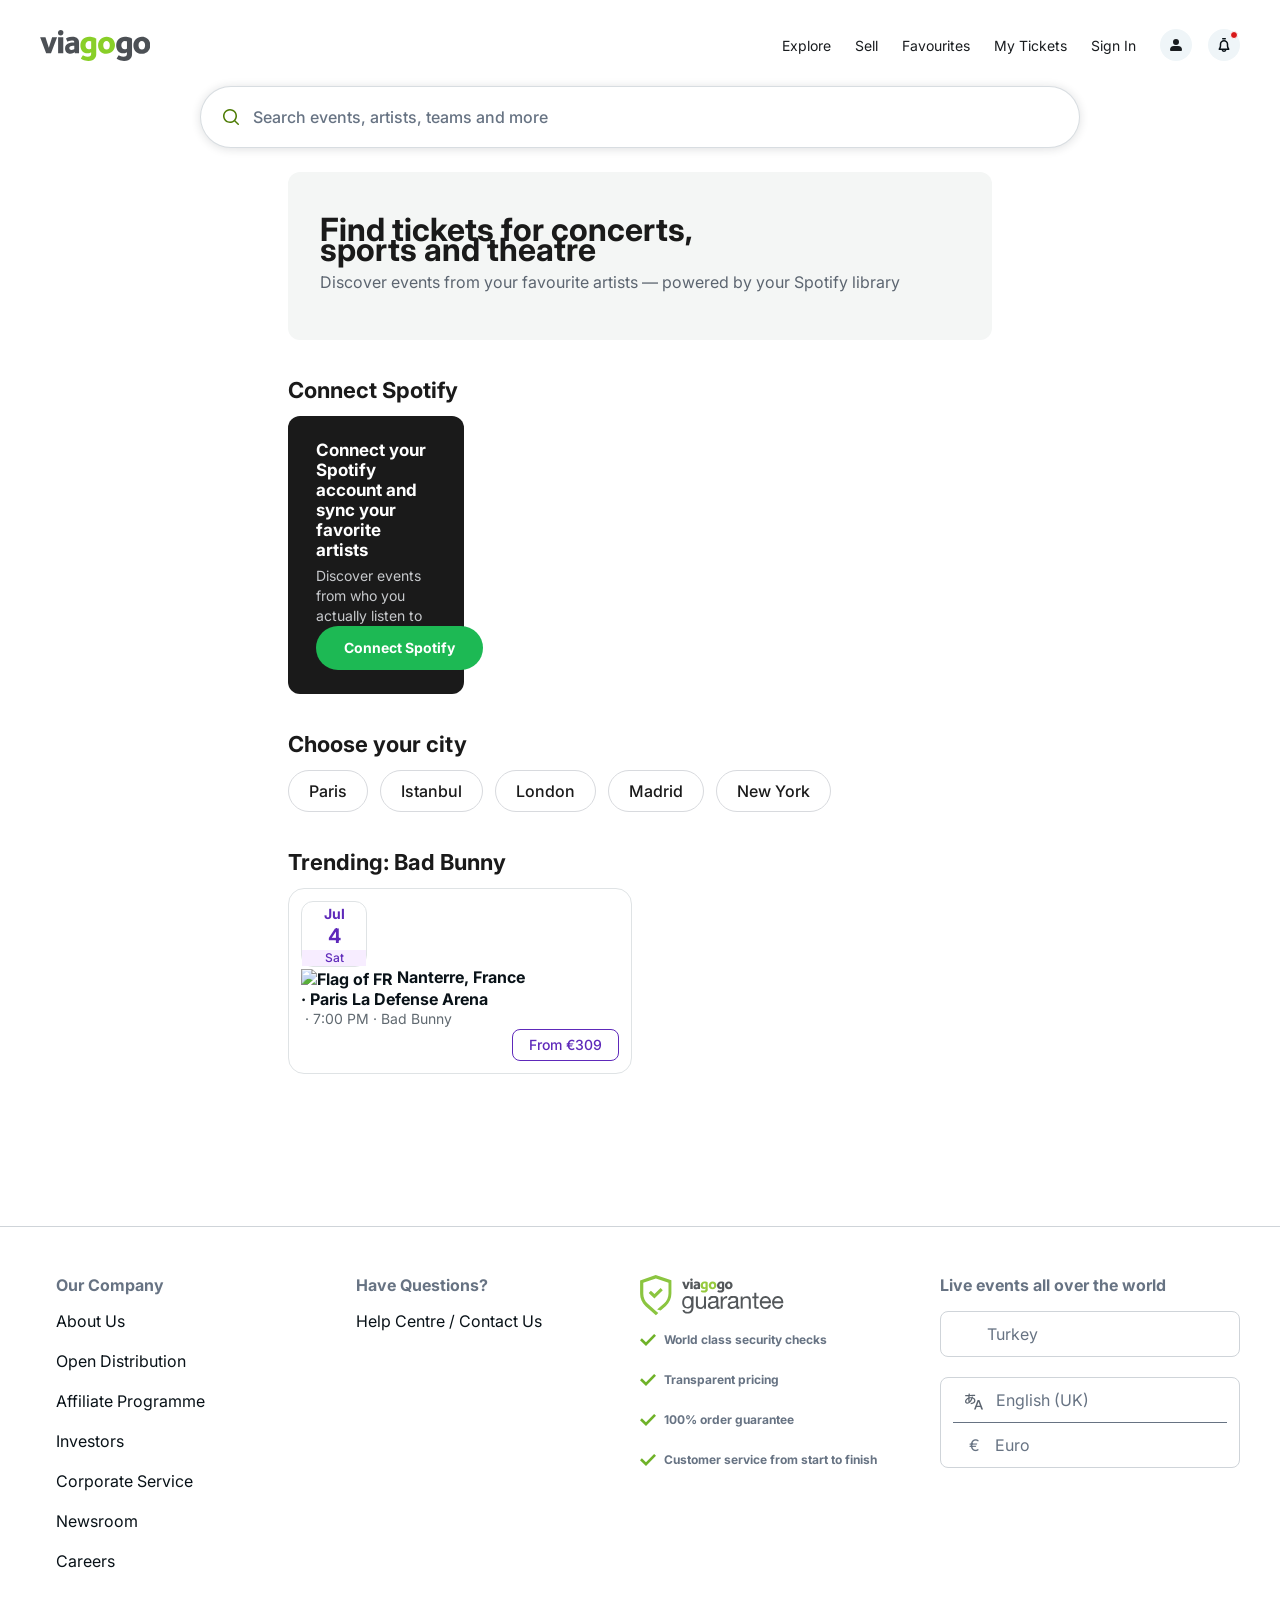
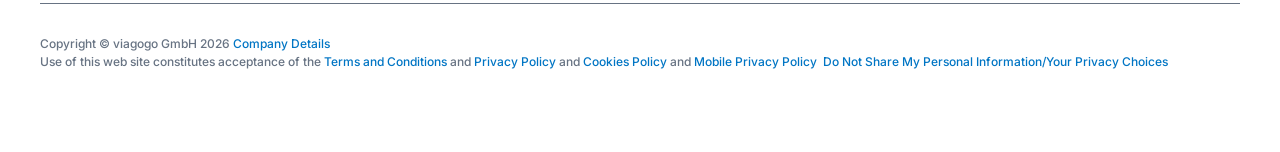
==== index.html @ b53c318b "Build pixel-perfect viagogo clone: 3 routed pages, cleaned header nav, dynamic ticket list from mock" ====
<!DOCTYPE html>
<html lang="en">
<head>
<meta charset="utf-8"/>
<meta name="viewport" content="width=device-width, initial-scale=1"/>
<title>viagogo - Tickets</title>
<link rel="stylesheet" href="https://fonts.googleapis.com/css?family=Inter:400,500,600,700&display=swap">
<link rel="stylesheet" href="clone.css">
<link rel="stylesheet" href="stylesmain.css">
</head>
<body>
<header><div class="sc-2mhbn6-0 kmbSVi"><div class="bway-ePpzZm"></div><div class="bway-iFtlmO"><div class="sc-16edoyw-0"><div class="sc-oeezq jgWkco"><div><div class="sc-16edoyw-3 eBxNHh"><div class="bway-jTBMCa bway-gnkYel" data-testid="brand-logo" data-variant="default" style="max-height: 50px; max-width: 110.417px;"><a class="" href="index.html"><svg aria-labelledby="title desc" fill="none" height="50px" role="img" viewBox="0 0 111 48" width="110.41666666666667px" xmlns="http://www.w3.org/2000/svg" class="" aria-label="viagogo logo"><path d="M67.038 28.645c-2.08.003-3.445-1.685-3.447-4.414-.004-2.695 1.262-4.32 3.245-4.324 2.077-.002 3.348 1.753 3.35 4.418.001 2.695-1.133 4.318-3.148 4.32m-.011-12.895c-5.004.002-8.64 3.676-8.636 8.681.006 4.874 3.388 8.41 8.262 8.406 5.133-.004 8.736-3.647 8.73-8.81-.003-4.712-3.484-8.282-8.356-8.277M49.072 28.273c-1.755.002-3.314-1.394-3.317-4.061-.001-2.728 1.62-4.322 3.601-4.322 1.074 0 1.757.259 2.08.421l.007 7.212c-.067.033-.942.75-2.37.75m7.464-10.697c-.49-.258-3.447-1.814-7.086-1.808-5.425.001-8.833 3.904-8.827 8.679.002 3.8 2.151 7.956 7.349 7.954 2.176-.002 3.278-.945 3.475-1.078v1.238c.003 2.176-1.036 3.28-3.506 3.283-2.565.001-4.614-1.297-4.84-1.458l-2.045 3.218c.358.323 2.861 2.4 7.507 2.396 3.572-.004 5.392-1.434 6.204-2.249 1.914-1.883 1.782-3.767 1.78-5.78z" fill="#89CF28"></path><path d="M85.07 28.24c-1.756.002-3.316-1.394-3.318-4.057-.004-2.73 1.62-4.322 3.601-4.322 1.073-.004 1.755.255 2.08.418l.007 7.214c-.065.032-.94.746-2.37.748m7.461-10.695c-.49-.259-3.445-1.816-7.084-1.814-5.425.006-8.833 3.907-8.83 8.683.004 3.801 2.152 7.958 7.351 7.954 2.175-.002 3.281-.944 3.474-1.078l.002 1.236c.002 2.179-1.038 3.283-3.506 3.285-2.566.004-4.614-1.295-4.841-1.457l-2.045 3.216c.359.326 2.861 2.401 7.506 2.4 3.574-.004 5.392-1.435 6.205-2.25 1.913-1.882 1.782-3.767 1.78-5.783zm-61.038 11.49c-.845.003-2.016-.39-2.016-1.949 0-.648.26-1.071.552-1.363.94-.943 3.215-.881 4.449-.881l.005 3.282c-.164.097-1.235.91-2.99.912m6.455-11.343c-1.266-1.268-3.12-1.882-5.589-1.88-3.835.003-6.043 1.566-6.301 1.758l1.562 3.087c.195-.096 2.207-1.107 4.482-1.109 1.138 0 1.658.26 1.917.519.424.422.392.94.392 1.463h-.357c-1.69 0-8.87.006-8.864 5.951.002 3.084 1.985 5.26 5.234 5.26 2.534-.005 4.19-1.433 4.547-1.727v1.366l4.29-.004-.01-9.423c-.002-1.98.096-3.866-1.303-5.26m64.576 10.922c-2.079.002-3.447-1.686-3.45-4.416 0-2.693 1.266-4.32 3.246-4.323 2.079-.003 3.348 1.75 3.352 4.417.002 2.697-1.134 4.322-3.148 4.322m-.011-12.898c-5.003.006-8.641 3.681-8.637 8.685.005 4.871 3.387 8.41 8.261 8.404 5.135-.004 8.734-3.645 8.73-8.81-.001-4.712-3.483-8.283-8.354-8.279M20.819 9c-1.526.004-2.759 1.203-2.759 2.733a2.76 2.76 0 0 0 2.763 2.757c1.53-.002 2.73-1.239 2.729-2.762A2.703 2.703 0 0 0 20.819 9m-2.626 7.28.016 16.113 5.198-.004-.015-16.114zM8.881 26.652 5.494 16.292l-5.361.002L6.19 32.403l4.872-.002 6.127-16.12-5.005.004z" fill="#4C5055"></path></svg></a><span aria-level="1" class="bway-jYfgsR" role="heading">Tickets - Concert, Sport &amp;amp; Theatre Tickets | viagogo the Ticket Marketplace</span></div><div class="sc-16edoyw-2 eNqrtI"><div class="sc-19lw863-0 hrjpjM"><nav><ul class="sc-dmt7xq-0 eigOHe"></ul></nav></div></div><div class="sc-16edoyw-1 ejYvyF"><div class="sc-16edoyw-5 izFcfj" style="position: relative; z-index: 10;"><div class="sc-dtLLSo iWaGkw"><div class="sc-lbVvkl koNFka"><a class="sc-jrsJWq kOyZWS sc-gGLxEy bsIfcz" href="index.html">Explore</a></div></div></div><div class="sc-16edoyw-5 izFcfj" style="position: relative; z-index: 10;"><div class="sc-dtLLSo iWaGkw"><div class="sc-lbVvkl koNFka"><a class="sc-jrsJWq kOyZWS sc-gGLxEy bsIfcz" href="#"><span class="bway-fEVETB bway-bYPHwJ bway-dWjxxf bway-dWjxxu">Sell</span></a><div class="sc-ckTSur iYxMfV"><a href="#" class="sc-jrsJWq kOyZWS"><div class="sc-fbIWvQ jwvPXS">Sell Tickets</div></a><a href="#" class="sc-jrsJWq kOyZWS"><div class="sc-fbIWvQ jwvPXS"><span class="bway-fEVETB bway-bYPHwJ bway-dWjxxf bway-dWjxxu">My Tickets</span></div></a><a href="#" class="sc-jrsJWq kOyZWS"><div class="sc-fbIWvQ jwvPXS">My Sales</div></a></div></div></div></div><div class="sc-16edoyw-5 izFcfj" style="position: relative; z-index: 10;"><div class="sc-dtLLSo iWaGkw"><div class="sc-lbVvkl koNFka"><a class="sc-jrsJWq kOyZWS sc-gGLxEy bsIfcz" href="#">Favourites</a></div></div></div><div class="sc-16edoyw-5 izFcfj" style="position: relative; z-index: 10;"><div class="sc-dtLLSo iWaGkw"><div class="sc-lbVvkl koNFka"><a class="sc-jrsJWq kOyZWS sc-gGLxEy bsIfcz" href="#">My Tickets</a><div class="sc-ckTSur iYxMfV"><a href="#" class="sc-jrsJWq kOyZWS"><div class="sc-fbIWvQ jwvPXS">Orders</div></a><a href="#" class="sc-jrsJWq kOyZWS"><div class="sc-fbIWvQ jwvPXS">My Listings</div></a><a href="#" class="sc-jrsJWq kOyZWS"><div class="sc-fbIWvQ jwvPXS">My Sales</div></a><a href="#" class="sc-jrsJWq kOyZWS"><div class="sc-fbIWvQ jwvPXS">Payments</div></a></div></div></div></div><div class="sc-16edoyw-5 izFcfj" style="position: relative; z-index: 10;"><div class="sc-dtLLSo iWaGkw"><div class="sc-lbVvkl koNFka"><a class="sc-jrsJWq kOyZWS sc-gGLxEy bsIfcz" href="#">Sign In</a></div></div></div><div class="sc-ftml9m-0 duZIGv"><a href="#" class="bway-jTBMCa bway-fEVETB bway-bYPHwJ bway-bYPHoc bway-emtrm bway-emtrl bway-kqkIZP bway-hAdeAP bway-kqkBNx bway-hAdeLJ bway-ciHJkk bway-krBsiw bway-cmlhom bway-krwQfC bway-oaADz bway-bvNmno bway-fNwqUA bway-bXzKcv bway-ljYWOi bway-fXZpbv bway-hziRTU bway-kbRouK bway-keheJM bway-hwSYyu bway-WtihN bway-eCTqmM bway-jlokZn" aria-label="Sign in" title="profile"><svg aria-labelledby="title desc" fill="none" height="16px" viewBox="0 0 16 16" width="16px" xmlns="http://www.w3.org/2000/svg" class="" role="graphics-symbol"><path clip-rule="evenodd" d="M8 8a3 3 0 1 0 0-6 3 3 0 0 0 0 6M2 13a4 4 0 0 1 4-4h4a4 4 0 0 1 4 4 1 1 0 0 1-1 1H3a1 1 0 0 1-1-1" fill="currentColor" fill-rule="evenodd"></path></svg></a><div class="bway-jTBMCa bway-fEVETB"><button class="bway-jTBMCa bway-fEVETB bway-bYPHwJ bway-bYPHoc bway-emtrm bway-emtrl bway-kqkIZP bway-hAdeAP bway-kqkBNx bway-hAdeLJ bway-ciHJkk bway-krBsiw bway-cmlhom bway-krwQfC bway-oaADz bway-bvNmno bway-fNwqUA bway-bXzKcv bway-ljYWOi bway-eCTqmM bway-fXZpbv bway-hziRTU bway-kbRouK bway-keheJM bway-hwSYyu bway-jlokZn" aria-label="Notifications, 1 unread" aria-expanded="false" aria-haspopup="dialog" type="button"><div class="bway-fEVETB bway-fTurkU bway-behWcG bway-fgXODn bway-euwOvN bway-iQDFlF bway-kNsgIi"><svg aria-labelledby="title desc" fill="none" height="16px" viewBox="0 0 16 16" width="16px" xmlns="http://www.w3.org/2000/svg" class="" role="graphics-symbol"><path d="M6 1.75A.75.75 0 0 1 6.75 1h2.5a.75.75 0 0 1 0 1.5h-2.5A.75.75 0 0 1 6 1.75" fill="currentColor"></path><path clip-rule="evenodd" d="m2.626 11.833-.005.01A.75.75 0 0 0 3.25 13h2.299a2.5 2.5 0 0 0 4.9-.001h2.3a.75.75 0 0 0 .63-1.157l-.006-.01-.035-.057-.13-.225c-.11-.195-.256-.47-.402-.79-.303-.662-.557-1.415-.557-2.011v-1.8C12.25 4.692 10.152 3 8 3S3.75 4.692 3.75 6.95v1.8c0 .596-.254 1.349-.557 2.011a11 11 0 0 1-.567 1.072M8 4.5c-1.486 0-2.75 1.174-2.75 2.45v1.8c0 .932-.37 1.93-.693 2.635l-.053.115h6.992l-.053-.115c-.322-.705-.693-1.703-.693-2.635v-1.8C10.75 5.674 9.486 4.5 8 4.5M7.134 13a1 1 0 0 0 1.732 0z" fill="currentColor" fill-rule="evenodd"></path></svg></div><div class="bway-jYfgsR bway-bnLOEv bway-bmTjtn bway-koincX bway-koindk bway-hziRTU bway-kbRouK bway-keheJM bway-hwSYyu bway-drbPab bway-coecOm bway-fCylZm bway-cqXSxU bway-fCuERY bway-jxEMOQ bway-dYiZtz bway-gnzSMn bway-iolsoY bway-uGWKT bway-deNfoH bway-sqUXx bway-deRHwx bway-kpbCZA bway-jJmhYB bway-eerhiT bway-iQDFlF bway-kNsgIi bway-ebEjRq bway-FRblo"></div></button><div aria-live="polite" aria-atomic="true" class="bway-jYfgsR bway-kogDyq bway-kogDyV bway-kqkIZP bway-hAdeAP bway-kqkBNx bway-hAdeLJ bway-kGHmTc bway-ctCEKc bway-kGHufS bway-ctCEyK bway-kjFaWU bway-kjEPjR bway-jtDyud bway-ciHJkk bway-krBsiw bway-cmlhom bway-krwQfC">1 new notification</div></div></div></div></div></div><div style="position: fixed; inset: 86px 0px 0px; background-color: rgba(0, 0, 0, 0.4); z-index: 9; opacity: 0; pointer-events: none; transition: opacity 100ms ease-in-out;"></div><div class="sc-oeezq jgWkco sc-16edoyw-4 loaCTG"><form role="search" action="/secure/search/process?" method="post"><input type="hidden" name="appname" value="viagogo-home.js"><input type="hidden" name="keyword" value=""><input type="hidden" name="searchguid" value="72D8A6C2-7568-40E4-AD94-CE7D026C9CEF"><div><div class="sc-164kd1i-0 eptGfJ sc-pjf2ka-1 sc-pjf2ka-2 ieVRhw jXgMFn"><span class="sc-pjf2ka-3 kEyYZj"><svg aria-labelledby="title desc" fill="none" height="20px" viewBox="0 0 20 20" width="20px" xmlns="http://www.w3.org/2000/svg" class="" role="graphics-symbol"><title id="title">Search Loupe</title><desc id="desc">
    A Loupe Icon
  </desc><path clip-rule="evenodd" d="M13.391 14.452a7 7 0 1 1 1.06-1.06l3.33 3.328a.75.75 0 1 1-1.061 1.06zM14.5 9a5.5 5.5 0 1 1-11 0 5.5 5.5 0 0 1 11 0" fill="currentColor" fill-rule="evenodd"></path></svg></span><input data-testid="tablet-mega-search-input" placeholder="Search events, artists, teams and more" class="sc-164kd1i-1 hWSeQm" value=""></div></div></form></div></div></div></div><div></div></div></header>
<main class="clone-main">

<section class="clone-hero">
  <div class="clone-hero-inner">
    <h1 class="clone-hero-title">Find tickets for concerts, sports and theatre</h1>
    <p class="clone-hero-sub">Discover events from your favourite artists — powered by your Spotify library</p>
  </div>
</section>

<section class="clone-section">
  <h2 class="clone-section-title">Connect Spotify</h2>
  <div class="sc-eirqVw sc-vge6g9-0 boScqo clone-spotify-card">
    <div class="clone-spotify-text">
      <strong>Connect your Spotify account and sync your favorite artists</strong>
      <p>Discover events from who you actually listen to</p>
    </div>
    <button class="sc-jrsJWq kOyZWS sc-gGLxEy bsIfcz clone-spotify-btn" type="button">Connect Spotify</button>
  </div>
</section>

<section class="clone-section">
  <h2 class="clone-section-title">Choose your city</h2>
  <ul class="clone-city-list">
    <li><a class="sc-jrsJWq kOyZWS" href="artist.html">Paris</a></li>
    <li><a class="sc-jrsJWq kOyZWS" href="artist.html">Istanbul</a></li>
    <li><a class="sc-jrsJWq kOyZWS" href="artist.html">London</a></li>
    <li><a class="sc-jrsJWq kOyZWS" href="artist.html">Madrid</a></li>
    <li><a class="sc-jrsJWq kOyZWS" href="artist.html">New York</a></li>
  </ul>
</section>

<section class="clone-section">
  <h2 class="clone-section-title">Trending: Bad Bunny</h2>
  <ul class="clone-event-grid">
<a aria-hidden="false" class="bway-jTBMCa bway-kjFaWU bway-kjEPjR bway-fPSCSl bway-fUkDun bway-hMgtej bway-hMgteO bway-hMgsVy bway-eVJmOB bway-eVJbbw bway-fmGxXd bway-erdZlB bway-irgMTH bway-ionitx bway-gFOrVQ bway-bvLYXP bway-fXZpbv bway-hSMwym bway-ikaHG bway-kLTIss bway-dYRhWt bway-hLIlUg bway-iKLIAp bway-dfENhm bway-gUDCLL bway-euUJKS bway-jPBYii bway-exbGFL bway-donJMB bway-eybJee bway-kGIAax bway-fcYwzu bway-hkkvLv bway-dUVULO bway-cVDzNS bway-hcYpNv bway-ctQHfK bway-uOvHy bway-dgzcCv eventGridListItem__container" tabindex="0" title="Bad Bunny" href="tickets.html" ><time class="bway-eTRCX bway-gZBJnL bway-fPSCSl bway-epgfaW bway-egnHkb bway-bYPHwJ bway-bYPHoc bway-bYPHrY bway-kjyAqu bway-kjAKWF bway-gFOrVQ bway-fmGxXd bway-erdZlB bway-ctQHfK bway-ctPWwH bway-gGWLgZ bway-gGWztU bway-gnPEHL bway-grqSnl eventGridListItemCalendar__container" datetime="2026-07-04T19:00:00+02:00"><div class="bway-fUkDun bway-hqhCVM bway-hqhNoC eventGridListItemCalendar__contentContainer"><h6 class="bway-hEYtOD bway-cIUAdB bway-cDMLQI bway-jXjluZ bway-jtDyud bway-kjFaWU bway-kjEPjR bway-hVMILm bway-cGbSRN eventGridListItemCalendar__contentSecondary" data-custom-color="false">Jul</h6><h6 class="bway-hEYtOD bway-eaSvqy bway-cDMLQI bway-gjBYOm bway-jtDyud bway-kjFaWU bway-kjEPjR bway-hVMILm bway-cGbSRN bway-EcNjW eventGridListItemCalendar__contentPrimary" data-custom-color="false">4</h6></div><div class="bway-fUkDun bway-UDBLu eventGridListItemCalendar__chin"><p class="bway-fzDuiy bway-bUSGBO bway-ThzIG bway-frzikA bway-jtDyud bway-kjFaWU bway-kjEPjR bway-hVMILm bway-cGbSRN eventGridListItemCalendar__chinContent" data-custom-color="false">Sat</p></div></time><div class="bway-hyZZHG bway-kgqDwq bway-llqDBT bway-IPhyK eventGridListItemBody__container"><h3 data-testid="event-grid-item-title-text" class="bway-hEYtOD bway-cIUAdB bway-ggBJmy bway-jjASPD bway-eCTqmM eventGridListItemTitle__title" data-custom-color="false"><span class="bway-hqhNoX bway-exzXmg bway-jjlDqe eventGridListItemContent__contentPart"><img alt="Flag of FR" src="https://img.vggcdn.net/broadway-icons/v2.16.0/flags/small/fr.svg" class="bway-jrnSMQ bway-bXkEFP bway-ddgNns bway-ePpAgH bway-kIHFBM bway-gyMAyv eventGridListItemContent__contentFlag" decoding="async" height="16" loading="lazy" role="graphics-symbol" width="24"><bdi>Nanterre, France</bdi></span><span class="bway-hqhNoX bway-exzXmg bway-jjlDqe eventGridListItemContent__contentPart"><bdi>Paris La Defense Arena</bdi></span></h3><div class="bway-fzDuiy bway-hZgrOc bway-rwpGF bway-HPolh bway-jtDyud bway-kjFaWU bway-kjEPjR bway-hVMILm bway-iFMkzT eventGridListItemSubtitle__subtitle" data-custom-color="false"><span class="bway-hqhNoX bway-exzXmg bway-jjlDqe eventGridListItemContent__contentPart bway-fNEbWM bway-nVSHX eventGridListItemContent__onlyMobile bway-hlpUsC eventGridListItemContent__contentEmphasized"><bdi>From €309</bdi></span><span class="bway-hqhNoX bway-exzXmg bway-jjlDqe eventGridListItemContent__contentPart"><bdi>7:00 PM</bdi></span><span class="bway-hqhNoX bway-exzXmg bway-jjlDqe eventGridListItemContent__contentPart"><bdi>Bad Bunny</bdi></span></div><div class="bway-fPSCSl bway-ePpAkn bway-ePpAjW bway-krXxSs bway-jGFDRi bway-jgKeUz eventGridListItemTags__container"></div></div><div class="bway-fPSCSl bway-egnHkb bway-ehjuVf bway-bYPHwJ bway-dWjxxf bway-dWjxxu bway-eHcoqj bway-fosljG bway-hcDIVV bway-bVjFEq bway-fAgtKD bway-kuqkYv eventGridListItemActions__container"><button data-action="primary" aria-disabled="false" class="bway-eZkBeB bway-fwWCnU bway-jAmcnD bway-cllqCC bway-bXemEa bway-imQOmP bway-cGbSRN bway-HAWrO bway-fVmjym bway-byKzSj bway-htSNBE bway-kSIQEQ bway-cnGuWZ bway-ddgNns bway-kUynup eventGridListItemCtas__buttonHiddenMobileRoot" type="button"><span class="bway-lhMDXW bway-caTxBX bway-cHuGRs bway-kZnGnF bway-ivNXjZ">From €309</span></button></div></a>
  </ul>
</section>

</main>
<footer class="sc-1igl0c-0 duleWo"><div class="sc-vge6g9-1 emjBUA"><div class="sc-oeezq cHrMfA"><div class="sc-gtsrHU fqdQfx"><div class="sc-hhIiOf iHmcZL"><div class="sc-eirqVw sc-vge6g9-0 boScqo" style="order: 3;"><p class="sc-vge6g9-4 clNvEO">Live events all over the world</p><button class="sc-1xgf3v2-0 iVJbrp"><div class="sc-hhIiOf sc-vge6g9-11 dEsDZj cgyBZA"><div class="sc-eirqVw sc-vge6g9-25 ihYYFF gaMdgt"><div class="sc-vge6g9-27 cCkisn"><div class="sc-eKYRIO sc-bTDOkh fGpDtN hkDYx sc-vge6g9-28 dVIVAr" size="2"></div></div></div><div class="sc-eirqVw jEWjgH">Turkey</div></div></button><button type="button" style="cursor: pointer; width: 100%; text-align: left;"><div class="sc-vge6g9-14 gotEPS"><div class="sc-vge6g9-16 dPYpjd"><svg width="19px" height="17px" viewBox="0 0 19 17" version="1.1" role="img"><title>Language_20x20</title><g id="Page-1" stroke="none" stroke-width="1" fill="none" fill-rule="evenodd"><g id="1280---Footer-Spec" transform="translate(-1127.000000, -108.000000)"><g id="Column-4---Language-and-Region" transform="translate(967.000000, 56.000000)"><g id="Language" transform="translate(159.000000, 51.000000)"><g id="Language_20x20"><rect id="Container" x="0" y="0" width="20" height="20"></rect><path d="M11.0869885,2.7667286 L11.1610498,3.93936529 C9.65513739,4.0257701 7.81594931,4.08748782 5.63114198,4.12451846 C5.59411135,4.50716833 5.56942426,4.8898182 5.54473717,5.28481161 C6.06316603,5.18606326 6.60628197,5.13668908 7.18642855,5.13668908 C7.33455108,5.13668908 7.49501716,5.13668908 7.64313969,5.14903263 C7.70485741,4.93919237 7.76657513,4.72935212 7.81594931,4.50716833 L9.03796018,4.79106984 C8.988586,4.98856655 8.92686828,5.18606326 8.87749411,5.38355996 C9.29717461,5.50699541 9.67982448,5.69214857 10.0501308,5.93901945 C10.9635531,6.55619666 11.4326078,7.39555767 11.4326078,8.46944601 C11.4326078,9.60505208 11.0376143,10.4691002 10.2476275,11.0862774 C9.5193584,11.6417369 8.42078297,12.0243867 6.93955767,12.2218834 L6.49519008,11.1109645 C7.69251386,10.9628419 8.58124905,10.691284 9.17373917,10.3086341 C9.81560346,9.86426651 10.1488792,9.25943284 10.1488792,8.46944601 C10.1488792,7.74117691 9.80325992,7.18571742 9.11202145,6.790724 C8.91452474,6.6796321 8.71702803,6.5932273 8.51953132,6.53150957 C8.149225,7.58071083 7.70485741,8.48178956 7.21111564,9.2470893 C6.10019666,10.8764371 4.7424068,11.7034546 3.12540251,11.7034546 C2.49588176,11.7034546 1.98979645,11.4936143 1.60714658,11.0986209 C1.21215316,10.691284 1.027,10.148168 1.027,9.48161664 C1.027,8.32132348 1.60714658,7.30915286 2.77978328,6.45744831 C3.22415087,6.12417262 3.71789263,5.85261464 4.24866503,5.65511794 C4.26100858,5.14903263 4.29803921,4.64294731 4.34741339,4.14920555 C3.35992985,4.14920555 2.32307214,4.16154909 1.23684025,4.16154909 L1.22449671,2.97656885 C2.38478986,2.97656885 3.47102175,2.9642253 4.48319237,2.9642253 C4.54491009,2.47048354 4.6313149,1.97674177 4.73006326,1.483 L5.98910477,1.75455797 C5.90269996,2.14955139 5.82863869,2.5445448 5.77926451,2.93953821 C7.9270412,2.90250758 9.70451157,2.84078986 11.0869885,2.7667286 Z M7.27283336,6.32166932 L7.18642855,6.32166932 C6.59393843,6.32166932 6.03847894,6.38338704 5.52005009,6.50682249 C5.52005009,7.45727539 5.56942426,8.34601057 5.6928597,9.16068449 C5.82863869,8.98787487 5.96441768,8.80272171 6.11254021,8.605225 C6.5569078,7.93867361 6.95190121,7.18571742 7.27283336,6.32166932 Z M4.23632149,6.98822071 C4.03882478,7.08696906 3.85367162,7.19806096 3.680862,7.3214964 C2.75509619,7.9633607 2.29838505,8.67928626 2.29838505,9.48161664 C2.29838505,10.1728551 2.56994302,10.5308179 3.12540251,10.5308179 C3.61914428,10.5308179 4.1005425,10.3950389 4.56959718,10.1358245 C4.37210048,9.17302803 4.26100858,8.12382678 4.23632149,6.98822071 Z" id="あ" fill="#5C6570"></path><path d="M13.642295,8 L15.4102704,8 L19.0658585,17.491236 L17.2845901,17.491236 L16.3939559,14.97885 L12.6054373,14.97885 L11.7148031,17.491236 L10,17.491236 L13.642295,8 Z M13.0574009,13.7160105 L15.9552853,13.7160105 L14.5329292,9.63504485 L14.4930501,9.63504485 L13.0574009,13.7160105 Z" id="A" fill="#5C6570"></path></g></g></g></g></g></svg><span class="sc-vge6g9-18 gneFFt">English (UK)</span></div><div title="€ Euro" class="sc-vge6g9-17 liTXpQ"><span class="sc-vge6g9-24 jgqklF">€</span> Euro</div></div></button></div><div class="sc-eirqVw sc-vge6g9-0 boScqo" style="order: 2;"><div class="sc-vge6g9-6 iBXNHd"><svg width="144" height="41" viewBox="0 0 144 41" fill="none" xmlns="http://www.w3.org/2000/svg"><g clip-path="url(#clip0_103_811)"><path d="M47.1001 14.1H44.9001L42.1001 6.69995H44.6001L46.1001 11.4L47.6001 6.69995H49.9001L47.1001 14.1Z" fill="#53575A"></path><path d="M51.5002 5.89996C50.8002 5.89996 50.2002 5.29996 50.2002 4.59996C50.2002 3.89996 50.8002 3.39996 51.5002 3.39996C52.2002 3.39996 52.7002 3.89996 52.7002 4.59996C52.8002 5.29996 52.2002 5.89996 51.5002 5.89996ZM50.3002 14.1V6.69996H52.7002V14.1H50.3002Z" fill="#53575A"></path><path d="M58 14.1V13.5C57.8 13.6 57.1 14.3 55.9 14.3C54.4 14.3 53.5 13.3 53.5 11.9C53.5 9.19998 56.8 9.19998 57.6 9.19998H57.8C57.8 8.99998 57.8 8.69998 57.6 8.49998C57.5 8.39998 57.2 8.29998 56.7 8.29998C55.7 8.29998 54.7 8.79998 54.7 8.79998L54 7.39998C54.1 7.29998 55.1 6.59998 56.9 6.59998C58 6.59998 58.9 6.89998 59.5 7.49998C60 7.99998 60 8.79998 60 9.79998V14.1H58ZM57.8 10.6C57.2 10.6 56.2 10.6 55.8 11C55.7 11.1 55.5 11.3 55.5 11.6C55.5 12.3 56 12.5 56.4 12.5C57.2 12.5 57.7 12.1 57.8 12.1V10.6Z" fill="#53575A"></path><path d="M67 16.5C66.6 16.9 65.8 17.5 64.2 17.5C62.1 17.5 60.9 16.6 60.8 16.4L61.7 14.9C61.8 15 62.7 15.6 63.9 15.6C65 15.6 65.5 15.1 65.5 14.1V13.5C65.4 13.6 64.9 14 63.9 14C61.5 14 60.5 12.1 60.5 10.4C60.5 8.19996 62.1 6.39996 64.5 6.39996C66.2 6.39996 67.5 7.09996 67.7 7.19996V13.8C67.9 14.8 67.9 15.7 67 16.5ZM65.5 8.49996C65.4 8.39996 65 8.29996 64.5 8.29996C63.6 8.29996 62.9 8.99996 62.9 10.3C62.9 11.5 63.6 12.2 64.4 12.2C65.1 12.2 65.5 11.9 65.5 11.9V8.49996ZM72.5 14.3C70.3 14.3 68.7 12.7 68.7 10.5C68.7 8.19996 70.4 6.49996 72.6 6.49996C74.8 6.49996 76.4 8.09996 76.4 10.3C76.5 12.6 74.8 14.3 72.5 14.3ZM72.6 8.39996C71.7 8.39996 71.1 9.09996 71.1 10.4C71.1 11.6 71.7 12.4 72.7 12.4C73.6 12.4 74.1 11.7 74.1 10.4C74.1 9.19996 73.5 8.39996 72.6 8.39996Z" fill="#96C93D"></path><path d="M83.5 16.5C83.1 16.9 82.3 17.5 80.7 17.5C78.6 17.5 77.4 16.6 77.3 16.4L78.2 14.9C78.3 15 79.2 15.6 80.4 15.6C81.5 15.6 82 15.1 82 14.1V13.5C81.9 13.6 81.4 14 80.4 14C78 14 77 12.1 77 10.4C77 8.19996 78.6 6.39996 81 6.39996C82.7 6.39996 84 7.09996 84.2 7.19996V13.8C84.3 14.8 84.4 15.6 83.5 16.5ZM82 8.49996C81.9 8.39996 81.5 8.29996 81 8.29996C80.1 8.29996 79.4 8.99996 79.4 10.3C79.4 11.5 80.1 12.2 80.9 12.2C81.6 12.2 82 11.9 82 11.9V8.49996Z" fill="#53575A"></path><path d="M88.7001 14.2999C86.5001 14.2999 84.9001 12.6999 84.9001 10.4999C84.9001 8.19994 86.6001 6.49994 88.8001 6.49994C91.0001 6.49994 92.6001 8.09994 92.6001 10.2999C92.7001 12.5999 91.1001 14.2999 88.7001 14.2999ZM88.8001 8.29994C87.9001 8.29994 87.3001 8.99994 87.3001 10.2999C87.3001 11.4999 87.9001 12.2999 88.9001 12.2999C89.8001 12.2999 90.3001 11.5999 90.3001 10.2999C90.3001 9.09994 89.7001 8.29994 88.8001 8.29994Z" fill="#53575A"></path><path fill-rule="evenodd" clip-rule="evenodd" d="M14.5001 19.1L20.6001 13L22.8001 15.2L14.4001 23.6L8.7001 17.9L10.9001 15.7L14.5001 19.1ZM15.7001 0.0999756L31.4001 5.29998V18.5C31.4001 23.2 29.4001 27.7 25.9001 30.9L20.7001 35.6L17.1001 34.6L24.0001 28.5C26.9001 26 28.5001 22.4 28.5001 18.5V7.69998L15.9001 3.49998L3.3001 7.69998V18.8C3.3001 22.5 4.9001 26.3 7.8001 28.8L15.9001 36L18.3001 38.1L15.9001 40.2L5.6001 31.2C2.1001 28.1 0.100098 23.6 0.100098 18.8V5.49998L15.7001 0.0999756Z" fill="#8BC540"></path><path d="M51.9002 37.0999C51.0002 38.0999 49.5002 38.5999 47.6002 38.5999C47.0002 38.5999 46.4002 38.4999 45.9002 38.3999C45.3002 38.2999 44.8002 38.0999 44.3002 37.7999C43.8002 37.4999 43.4002 37.0999 43.1002 36.6999C42.8002 36.1999 42.6002 35.6999 42.6002 34.9999H44.6002C44.6002 35.3999 44.7002 35.6999 44.9002 35.8999C45.1002 36.1999 45.4002 36.3999 45.7002 36.4999C46.0002 36.6999 46.3002 36.7999 46.7002 36.7999C47.1002 36.8999 47.4002 36.8999 47.7002 36.8999C48.4002 36.8999 48.9002 36.7999 49.4002 36.5999C49.9002 36.3999 50.2002 36.0999 50.5002 35.5999C50.8002 35.0999 51.0002 34.6999 51.2002 34.0999C51.4002 33.4999 51.4002 32.8999 51.4002 32.1999V31.3999C51.1002 32.1999 50.5002 32.6999 49.8002 33.0999C49.1002 33.4999 48.3002 33.5999 47.6002 33.5999C46.7002 33.5999 45.9002 33.3999 45.2002 33.0999C44.5002 32.7999 43.9002 32.2999 43.5002 31.7999C43.0002 31.1999 42.7002 30.5999 42.5002 29.7999C42.3002 28.9999 42.2002 28.1999 42.2002 27.3999C42.2002 26.6999 42.3002 25.8999 42.5002 25.1999C42.7002 24.4999 43.0002 23.6999 43.5002 23.0999C43.9002 22.4999 44.5002 21.9999 45.3002 21.5999C46.0002 21.1999 46.9002 20.9999 48.0002 20.9999C48.8002 20.9999 49.5002 21.1999 50.1002 21.4999C50.8002 21.7999 51.3002 22.3999 51.6002 22.9999V21.1999H53.5002V32.4999C53.3002 34.5999 52.8002 36.0999 51.9002 37.0999ZM49.3002 31.5999C49.8002 31.2999 50.1002 30.9999 50.4002 30.4999C50.7002 29.9999 50.9002 29.4999 51.0002 28.9999C51.1002 28.4999 51.2002 27.8999 51.2002 27.2999C51.2002 26.7999 51.1002 26.1999 51.0002 25.6999C50.9002 25.1999 50.7002 24.6999 50.4002 24.2999C50.1002 23.8999 49.8002 23.4999 49.3002 23.2999C48.9002 22.9999 48.3002 22.8999 47.7002 22.8999C47.0002 22.8999 46.5002 22.9999 46.0002 23.2999C45.5002 23.4999 45.2002 23.8999 44.9002 24.2999C44.6002 24.6999 44.4002 25.1999 44.3002 25.6999C44.2002 26.1999 44.1002 26.7999 44.1002 27.3999C44.1002 27.9999 44.2002 28.4999 44.3002 29.0999C44.4002 29.6999 44.6002 30.1999 44.9002 30.5999C45.2002 30.9999 45.5002 31.3999 46.0002 31.6999C46.5002 31.9999 47.0002 32.0999 47.7002 32.0999C48.4002 32.0999 48.8002 31.8999 49.3002 31.5999Z" fill="#53575A"></path><path d="M64.1001 33.7V31.7C63.7001 32.5 63.1001 33 62.5001 33.4C61.8001 33.8 61.0001 33.9 60.1001 33.9C59.3001 33.9 58.6001 33.8 58.1001 33.6C57.6001 33.4 57.1001 33.1 56.8001 32.7C56.5001 32.3 56.2001 31.8 56.1001 31.3C56.0001 30.8 55.9001 30.1 55.9001 29.5V21.4H57.9001V29.7C57.9001 30.5 58.1001 31.1 58.6001 31.5C59.0001 31.9 59.7001 32.2 60.4001 32.2C61.0001 32.2 61.6001 32.1 62.0001 31.9C62.5001 31.7 62.8001 31.4 63.1001 31.1C63.4001 30.8 63.6001 30.3 63.8001 29.9C64.0001 29.4 64.0001 28.9 64.0001 28.4V21.5H66.0001V33.8H64.1001V33.7Z" fill="#53575A"></path><path d="M79.5001 33.6C79.2001 33.8 78.7001 33.9 78.0001 33.9C77.5001 33.9 77.1001 33.8 76.8001 33.5C76.5001 33.2 76.3001 32.7 76.3001 32.1C75.7001 32.8 75.1001 33.2 74.4001 33.5C73.7001 33.8 72.9001 33.9 72.0001 33.9C71.4001 33.9 70.9001 33.8 70.4001 33.7C69.9001 33.6 69.5001 33.4 69.1001 33.1C68.7001 32.8 68.4001 32.5 68.2001 32C68.0001 31.6 67.9001 31 67.9001 30.4C67.9001 29.7 68.0001 29.1 68.3001 28.7C68.6001 28.3 68.9001 27.9 69.2001 27.6C69.6001 27.3 70.0001 27.1 70.5001 27C71.0001 26.9 71.5001 26.7 72.0001 26.6C72.6001 26.5 73.1001 26.4 73.6001 26.4C74.1001 26.4 74.5001 26.3 74.9001 26.2C75.3001 26.1 75.6001 25.9 75.8001 25.7C76.0001 25.5 76.1001 25.2 76.1001 24.8C76.1001 24.4 76.0001 24 75.9001 23.7C75.8001 23.4 75.5001 23.2 75.3001 23.1C75.1001 23 74.7001 22.9 74.4001 22.8C74.1001 22.8 73.8001 22.7 73.4001 22.7C72.5001 22.7 71.8001 22.9 71.3001 23.2C70.8001 23.5 70.4001 24.1 70.4001 25H68.4001C68.4001 24.2 68.6001 23.6 68.9001 23.1C69.2001 22.6 69.6001 22.2 70.0001 21.8C70.4001 21.4 71.0001 21.2 71.6001 21.1C72.2001 21 72.9001 20.9 73.6001 20.9C74.2001 20.9 74.7001 20.9 75.3001 21C75.8001 21.1 76.3001 21.2 76.8001 21.5C77.2001 21.7 77.6001 22.1 77.9001 22.5C78.2001 22.9 78.3001 23.5 78.3001 24.2V30.5C78.3001 31 78.3001 31.3 78.4001 31.5C78.5001 31.7 78.6001 31.8 79.0001 31.8C79.2001 31.8 79.4001 31.8 79.6001 31.7V33.6H79.5001ZM76.2001 27.3C75.9001 27.5 75.6001 27.6 75.2001 27.7C74.8001 27.8 74.4001 27.9 73.9001 27.9C73.4001 28 73.0001 28 72.5001 28.1C72.0001 28.2 71.6001 28.3 71.3001 28.4C70.9001 28.6 70.6001 28.8 70.4001 29.1C70.2001 29.4 70.1001 29.8 70.1001 30.3C70.1001 30.6 70.2001 30.9 70.3001 31.1C70.4001 31.3 70.6001 31.5 70.8001 31.7C71.0001 31.8 71.3001 31.9 71.6001 32C71.9001 32.1 72.2001 32.1 72.5001 32.1C73.2001 32.1 73.7001 32 74.2001 31.8C74.7001 31.6 75.1001 31.4 75.4001 31.1C75.7001 30.8 75.9001 30.5 76.1001 30.2C76.2001 29.9 76.3001 29.6 76.3001 29.3V27.3H76.2001Z" fill="#53575A"></path><path d="M82.7002 21.4V24C83.2002 23 83.8002 22.3 84.5002 21.8C85.2002 21.3 86.1002 21.1 87.2002 21.1V23.2C86.4002 23.2 85.7002 23.3 85.1002 23.5C84.5002 23.7 84.1002 24 83.7002 24.5C83.4002 24.9 83.1002 25.4 82.9002 26.1C82.7002 26.7 82.7002 27.4 82.7002 28.2V33.7H80.7002V21.4H82.7002Z" fill="#53575A"></path><path d="M99.3002 33.6C99.0002 33.8 98.5002 33.9 97.8002 33.9C97.3002 33.9 96.9002 33.8 96.6002 33.5C96.3002 33.2 96.1002 32.7 96.1002 32.1C95.5002 32.8 94.9002 33.2 94.2002 33.5C93.5002 33.8 92.7002 33.9 91.8002 33.9C91.2002 33.9 90.7002 33.8 90.2002 33.7C89.7002 33.6 89.3002 33.4 88.9002 33.1C88.5002 32.8 88.2002 32.5 88.0002 32C87.8002 31.6 87.7002 31 87.7002 30.4C87.7002 29.7 87.8002 29.1 88.1002 28.7C88.4002 28.3 88.7002 27.9 89.0002 27.6C89.4002 27.3 89.8002 27.1 90.3002 27C90.8002 26.9 91.3002 26.7 91.8002 26.6C92.4002 26.5 92.9002 26.4 93.4002 26.4C93.9002 26.4 94.3002 26.3 94.7002 26.2C95.1002 26.1 95.4002 25.9 95.6002 25.7C95.8002 25.5 95.9002 25.2 95.9002 24.8C95.9002 24.4 95.8002 24 95.7002 23.7C95.6002 23.4 95.3002 23.2 95.1002 23.1C94.9002 23 94.5002 22.9 94.2002 22.8C93.9002 22.8 93.6002 22.7 93.2002 22.7C92.3002 22.7 91.6002 22.9 91.1002 23.2C90.6002 23.5 90.2002 24.1 90.2002 25H88.2002C88.2002 24.2 88.4002 23.6 88.7002 23.1C89.0002 22.6 89.4002 22.2 89.8002 21.8C90.2002 21.4 90.8002 21.2 91.4002 21.1C92.0002 21 92.7002 20.9 93.4002 20.9C94.0002 20.9 94.5002 20.9 95.1002 21C95.6002 21.1 96.1002 21.2 96.6002 21.5C97.0002 21.7 97.4002 22.1 97.7002 22.5C98.0002 22.9 98.1002 23.5 98.1002 24.2V30.5C98.1002 31 98.1002 31.3 98.2002 31.5C98.3002 31.7 98.4002 31.8 98.8002 31.8C99.0002 31.8 99.2002 31.8 99.4002 31.7V33.6H99.3002ZM96.0002 27.3C95.7002 27.5 95.4002 27.6 95.0002 27.7C94.6002 27.8 94.2002 27.9 93.7002 27.9C93.2002 28 92.8002 28 92.3002 28.1C91.8002 28.2 91.4002 28.3 91.1002 28.4C90.7002 28.6 90.4002 28.8 90.2002 29.1C90.0002 29.4 89.9002 29.8 89.9002 30.3C89.9002 30.6 90.0002 30.9 90.1002 31.1C90.2002 31.3 90.4002 31.5 90.6002 31.7C90.8002 31.8 91.1002 31.9 91.4002 32C91.7002 32.1 92.0002 32.1 92.3002 32.1C93.0002 32.1 93.5002 32 94.0002 31.8C94.5002 31.6 94.9002 31.4 95.2002 31.1C95.5002 30.8 95.7002 30.5 95.9002 30.2C96.0002 29.9 96.1002 29.6 96.1002 29.3V27.3H96.0002Z" fill="#53575A"></path><path d="M102.6 21.4V23.4C103.4 21.9 104.8 21.2 106.6 21.2C107.4 21.2 108.1 21.3 108.6 21.5C109.1 21.7 109.6 22 109.9 22.4C110.2 22.8 110.5 23.2999 110.6 23.7999C110.7 24.2999 110.8 25 110.8 25.6V33.7H108.8V25.4C108.8 24.6 108.6 24 108.1 23.6C107.7 23.2 107 22.9 106.3 22.9C105.7 22.9 105.1 23 104.7 23.2C104.3 23.4 103.9 23.7 103.6 24C103.3 24.3 103.1 24.8 102.9 25.2C102.7 25.7 102.7 26.2 102.7 26.7V33.5999H100.7V21.4H102.6Z" fill="#53575A"></path><path d="M118.7 21.4V23.2H116.2V30.7999C116.2 30.9999 116.2 31.2 116.3 31.4C116.3 31.5 116.4 31.7 116.5 31.7C116.6 31.8 116.8 31.7999 117 31.9C117.2 31.9 117.5 31.9 117.8 31.9H118.7V33.7H117.2C116.7 33.7 116.2 33.6999 115.9 33.5999C115.5 33.4999 115.2 33.4 115 33.2C114.8 33 114.6 32.7 114.5 32.4C114.4 32.1 114.3 31.6 114.3 31V23.2H112.2V21.4H114.3V17.7H116.3V21.4H118.7Z" fill="#53575A"></path><path d="M129.2 32.9C128.3 33.6 127.1 33.9 125.7 33.9C124.7 33.9 123.9 33.7 123.1 33.4C122.4 33.1 121.8 32.6 121.3 32.1C120.8 31.5 120.4 30.8 120.2 30.1C120 29.3 119.8 28.4 119.8 27.5C119.8 26.6 119.9 25.7 120.2 24.9C120.5 24.1 120.9 23.4 121.4 22.9C121.9 22.4 122.5 21.9 123.2 21.6C123.9 21.3 124.7 21.1 125.5 21.1C126.6 21.1 127.5 21.3 128.2 21.8C128.9 22.3 129.5 22.8 129.9 23.5C130.3 24.2 130.6 25 130.8 25.8C131 26.6 131 27.4 131 28.2H121.8C121.8 28.7 121.8 29.3 122 29.7C122.1 30.2 122.4 30.6 122.7 31C123 31.4 123.4 31.7 123.9 31.9C124.4 32.1 125 32.2 125.6 32.2C126.5 32.2 127.2 32 127.7 31.6C128.2 31.2 128.6 30.6 128.8 29.8H130.8C130.7 31.1 130.1 32.2 129.2 32.9ZM128.7 25C128.5 24.6 128.3 24.2 128 23.9C127.7 23.6 127.3 23.3 126.9 23.2C126.5 23 126 22.9 125.5 22.9C125 22.9 124.5 23 124.1 23.2C123.7 23.4 123.3 23.6 123 23.9C122.7 24.2 122.5 24.6 122.3 25C122.1 25.4 122 25.9 122 26.3H129.1C129 25.9 128.8 25.4 128.7 25Z" fill="#53575A"></path><path d="M141.5 32.9C140.6 33.6 139.4 33.9 138 33.9C137 33.9 136.2 33.7 135.4 33.4C134.7 33.1 134.1 32.6 133.6 32.1C133.1 31.5 132.7 30.8 132.5 30.1C132.3 29.3 132.1 28.4 132.1 27.5C132.1 26.6 132.2 25.7 132.5 24.9C132.8 24.1 133.2 23.4 133.7 22.9C134.2 22.4 134.8 21.9 135.5 21.6C136.2 21.3 137 21.1 137.8 21.1C138.9 21.1 139.8 21.3 140.5 21.8C141.2 22.3 141.8 22.8 142.2 23.5C142.6 24.2 142.9 25 143.1 25.8C143.3 26.6 143.3 27.4 143.3 28.2H134.1C134.1 28.7 134.1 29.3 134.3 29.7C134.4 30.2 134.7 30.6 135 31C135.3 31.4 135.7 31.7 136.2 31.9C136.7 32.1 137.3 32.2 137.9 32.2C138.8 32.2 139.5 32 140 31.6C140.5 31.2 140.9 30.6 141.1 29.8H143.1C143 31.1 142.4 32.2 141.5 32.9ZM141 25C140.8 24.6 140.6 24.2 140.3 23.9C140 23.6 139.6 23.3 139.2 23.2C138.8 23 138.3 22.9 137.8 22.9C137.3 22.9 136.8 23 136.4 23.2C136 23.4 135.6 23.6 135.3 23.9C135 24.2 134.8 24.6 134.6 25C134.4 25.4 134.3 25.9 134.3 26.3H141.4C141.3 25.9 141.2 25.4 141 25Z" fill="#53575A"></path></g><defs><clipPath id="clip0_103_811"><rect width="144" height="41" fill="white"></rect></clipPath></defs></svg></div><ul class="sc-vge6g9-8 emXneF"><li class="sc-vge6g9-7 kiOuxg"><svg width="16" height="14" viewBox="0 0 16 14" fill="none" xmlns="http://www.w3.org/2000/svg"><path d="M6 13.0234L0 7.26475L1.86067 5.35141L5.96467 9.26741L14.1047 0.976746L16 2.85475L6 13.0234Z" fill="#6FB229"></path></svg><p class="sc-vge6g9-10 cQBOyC">World class security checks</p></li><li class="sc-vge6g9-7 kiOuxg"><svg width="16" height="14" viewBox="0 0 16 14" fill="none" xmlns="http://www.w3.org/2000/svg"><path d="M6 13.0234L0 7.26475L1.86067 5.35141L5.96467 9.26741L14.1047 0.976746L16 2.85475L6 13.0234Z" fill="#6FB229"></path></svg><p class="sc-vge6g9-10 cQBOyC">Transparent pricing</p></li><li class="sc-vge6g9-7 kiOuxg"><svg width="16" height="14" viewBox="0 0 16 14" fill="none" xmlns="http://www.w3.org/2000/svg"><path d="M6 13.0234L0 7.26475L1.86067 5.35141L5.96467 9.26741L14.1047 0.976746L16 2.85475L6 13.0234Z" fill="#6FB229"></path></svg><p class="sc-vge6g9-10 cQBOyC">100% order guarantee</p></li><li class="sc-vge6g9-7 kiOuxg"><svg width="16" height="14" viewBox="0 0 16 14" fill="none" xmlns="http://www.w3.org/2000/svg"><path d="M6 13.0234L0 7.26475L1.86067 5.35141L5.96467 9.26741L14.1047 0.976746L16 2.85475L6 13.0234Z" fill="#6FB229"></path></svg><p class="sc-vge6g9-10 cQBOyC">Customer service from start to finish</p></li></ul></div><div class="sc-eirqVw sc-vge6g9-0 hnCuQV"><p class="sc-vge6g9-4 clNvEO">Our Company</p><ul class="sc-vge6g9-8 emXneF"><li class="sc-vge6g9-3 jjzGSe"><a href="/about" title="About Us" class="sc-pNWdL gELckg">About Us</a></li><li class="sc-vge6g9-3 jjzGSe"><a href="/opendistribution" title="Open Distribution" class="sc-pNWdL gELckg">Open Distribution</a></li><li class="sc-vge6g9-3 jjzGSe"><a href="/affiliates" title="Affiliate Programme" class="sc-pNWdL gELckg">Affiliate Programme</a></li><li class="sc-vge6g9-3 jjzGSe"><a href="https://investors.stubhub.com" title="Investors" class="sc-pNWdL gELckg">Investors</a></li><li class="sc-vge6g9-3 jjzGSe"><a href="/Kurumsal-hizmet" title="Corporate Service" class="sc-pNWdL gELckg">Corporate Service</a></li><li class="sc-vge6g9-3 jjzGSe"><a href="https://newsroom.viagogo.com/" title="Newsroom" class="sc-pNWdL gELckg">Newsroom</a></li><li class="sc-vge6g9-3 jjzGSe"><a href="/careers" title="Careers" class="sc-pNWdL gELckg">Careers</a></li></ul></div><div class="sc-eirqVw sc-vge6g9-0 hnCuQV"><p class="sc-vge6g9-4 clNvEO">Have Questions?</p><ul class="sc-vge6g9-8 emXneF"><li class="sc-vge6g9-3 jjzGSe"><a href="/Help" title="Help Centre / Contact Us" class="sc-pNWdL gELckg">Help Centre / Contact Us</a></li></ul></div></div></div><hr><div class="sc-hhIiOf sc-vge6g9-9 kzTQNT hTXlOj"><div class="sc-eirqVw sc-vge6g9-2 eLNZpp ftJuwC"><span>Copyright © viagogo GmbH 2026</span>&nbsp;<a href="/about/company" title="Company Details" target="_blank" rel="noopener" class="sc-pNWdL gELckg">Company Details</a><br><span>Use of this web site constitutes acceptance of the <a href="/legal?section=ua" rel="nofollow" data-modal="true">Terms and Conditions</a> and 
<a href="/legal?section=pp" rel="nofollow">Privacy Policy</a> and <a href="/legal?section=cn" rel="nofollow">Cookies Policy</a> and <a href="/legal?section=mpn" rel="nofollow">Mobile Privacy Policy</a></span><button class="sc-bkbkJN cwBxDv sc-vge6g9-30 cVSXTA">&nbsp; Do Not Share My Personal Information/Your Privacy Choices</button></div></div></div></div></footer>
<script src="app.js"></script>
</body>
</html>
---- clone.css ----
/* Supplementary styles for the clone's connective sections (not part of original CSSOM dump) */
.clone-main { max-width: 1200px; margin: 0 auto; padding: 24px 16px 64px; font-family: 'Inter', sans-serif; color: #1a1a1a; }
.clone-hero { background: #f4f6f5; border-radius: 12px; padding: 48px 32px; margin-bottom: 32px; }
.clone-hero-inner { max-width: 640px; }
.clone-hero-title { font-size: 32px; font-weight: 700; margin: 0 0 12px; }
.clone-hero-sub { font-size: 16px; color: #5c6570; margin: 0; }
.clone-section { margin: 40px 0; }
.clone-section-title { font-size: 22px; font-weight: 700; margin: 0 0 16px; }
.clone-spotify-card { display: flex; align-items: center; justify-content: space-between; gap: 24px; background: #1a1a1a; color: #fff; border-radius: 12px; padding: 24px 28px; }
.clone-spotify-text strong { font-size: 17px; display: block; margin-bottom: 6px; }
.clone-spotify-text p { margin: 0; color: #c7c9cc; font-size: 14px; }
.clone-spotify-btn { background: #1DB954 !important; color: #fff !important; border: none; border-radius: 24px; padding: 12px 28px; font-weight: 600; cursor: pointer; white-space: nowrap; }
.clone-city-list { display: flex; flex-wrap: wrap; gap: 12px; list-style: none; margin: 0; padding: 0; }
.clone-city-list li a { display: inline-block; padding: 10px 20px; border: 1px solid #d8dade; border-radius: 24px; text-decoration: none; color: #1a1a1a; font-weight: 500; }
.clone-city-list li a:hover { background: #f4f6f5; }
.clone-event-grid { display: grid; grid-template-columns: repeat(auto-fill, minmax(280px, 1fr)); gap: 16px; list-style: none; margin: 0; padding: 0; }
.clone-event-grid > a { display: block; }
.clone-artist-hero { padding: 32px 0; border-bottom: 1px solid #e6e8eb; margin-bottom: 24px; }
.clone-artist-title { font-size: 30px; font-weight: 700; margin: 0 0 8px; }
.clone-artist-sub { color: #5c6570; margin: 0; }
.clone-ticket-list { display: flex; flex-direction: column; gap: 12px; }
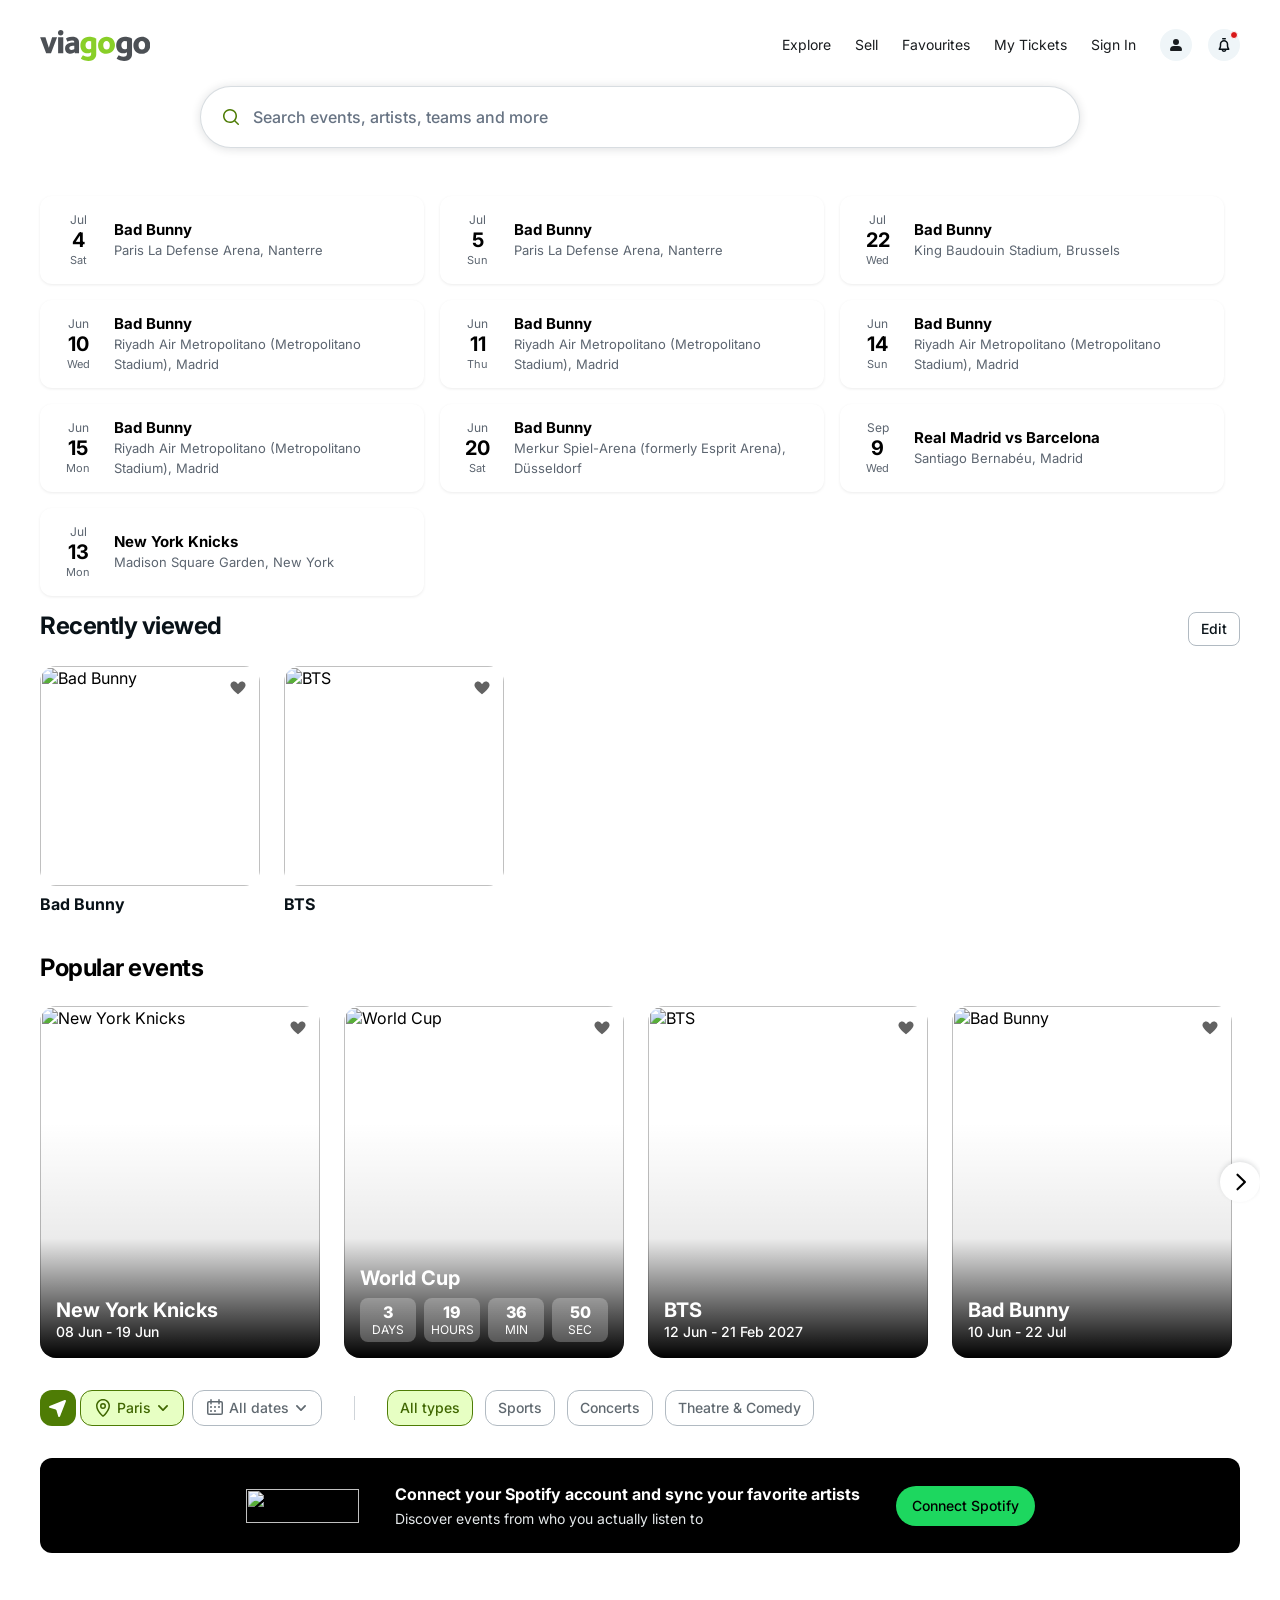
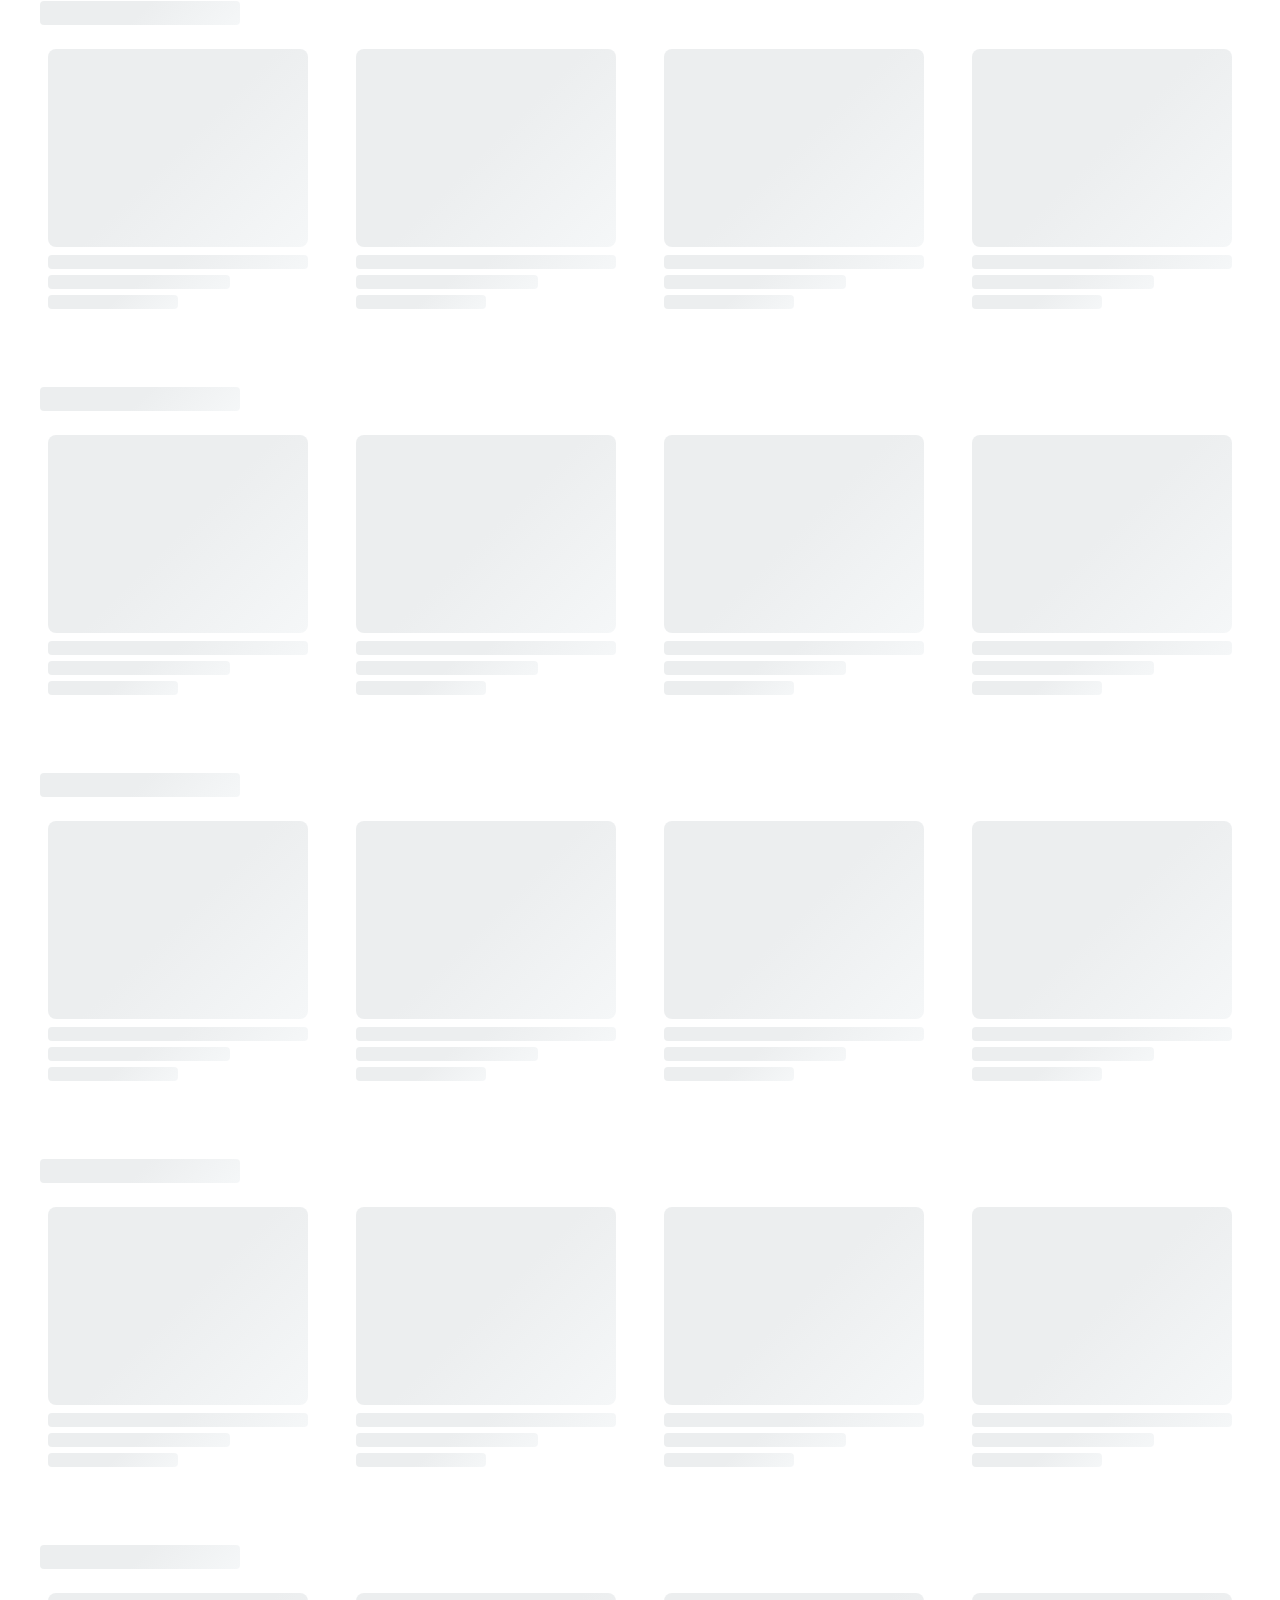
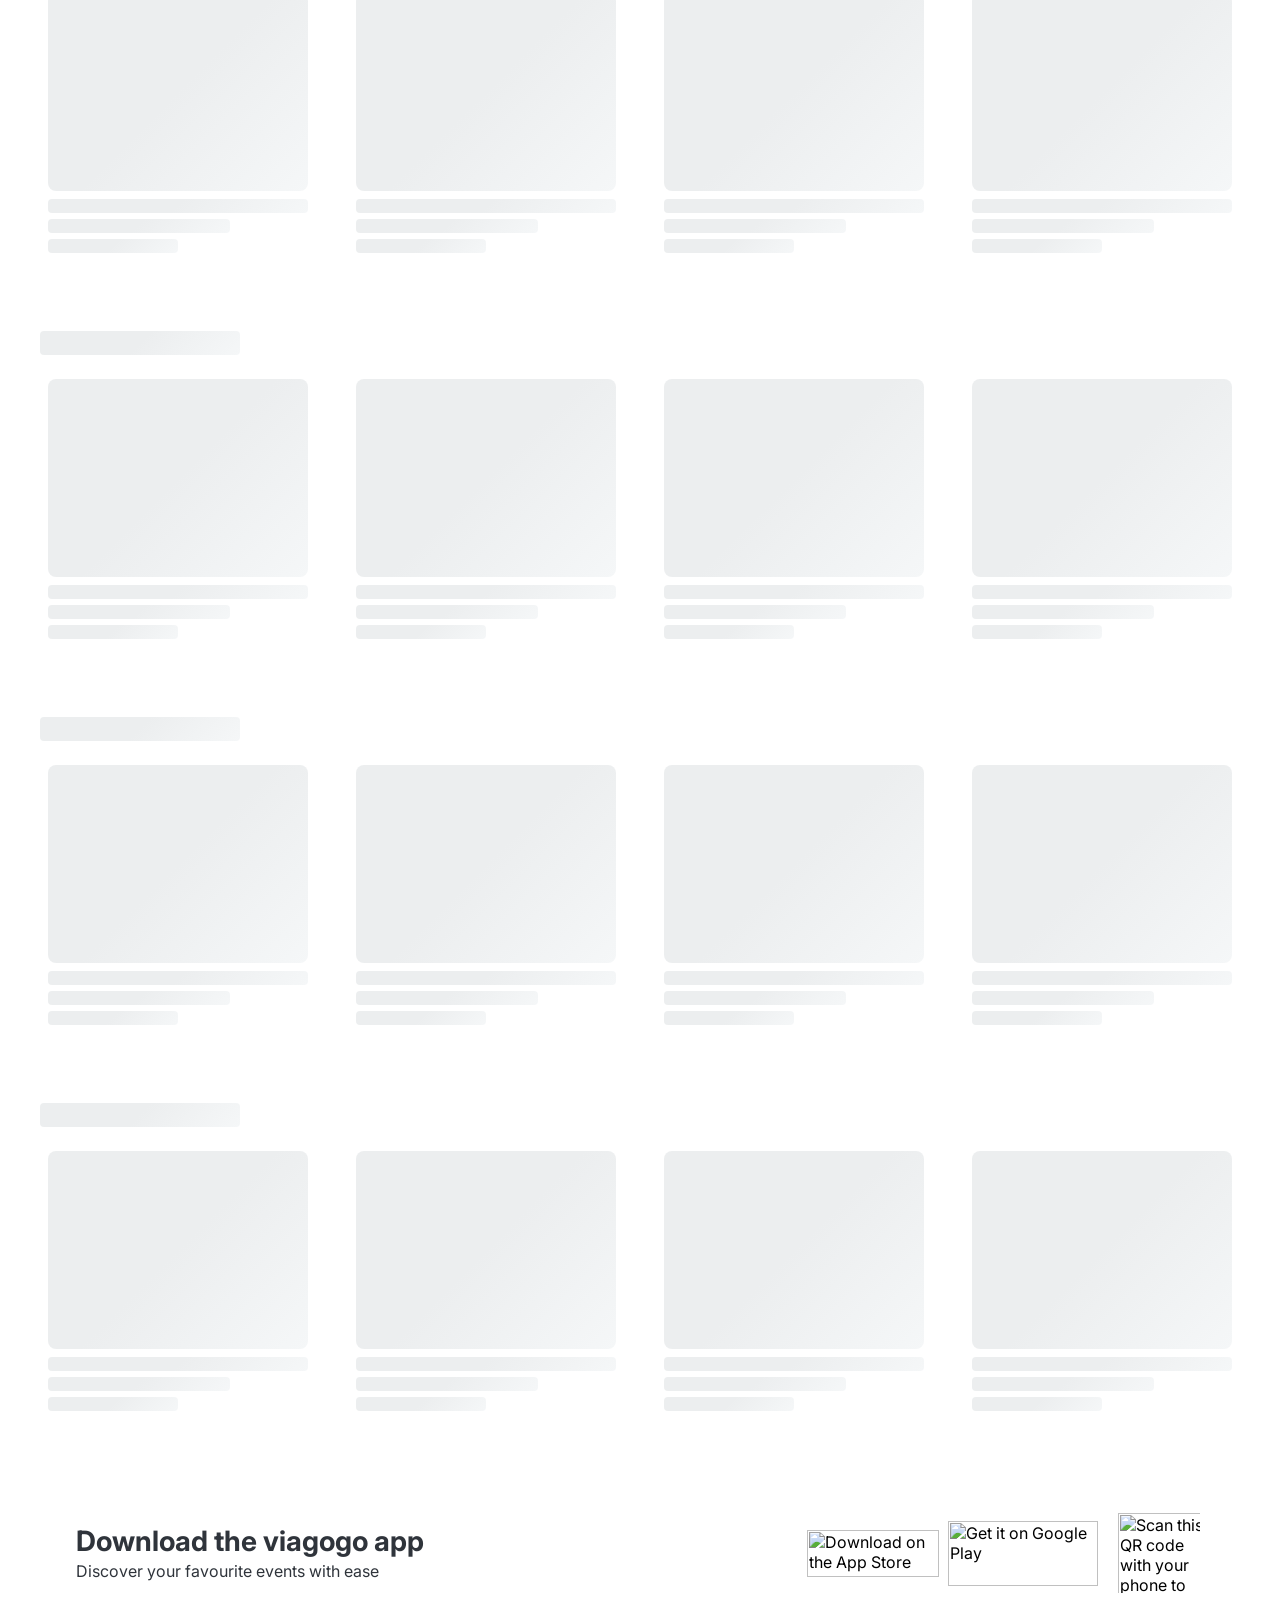
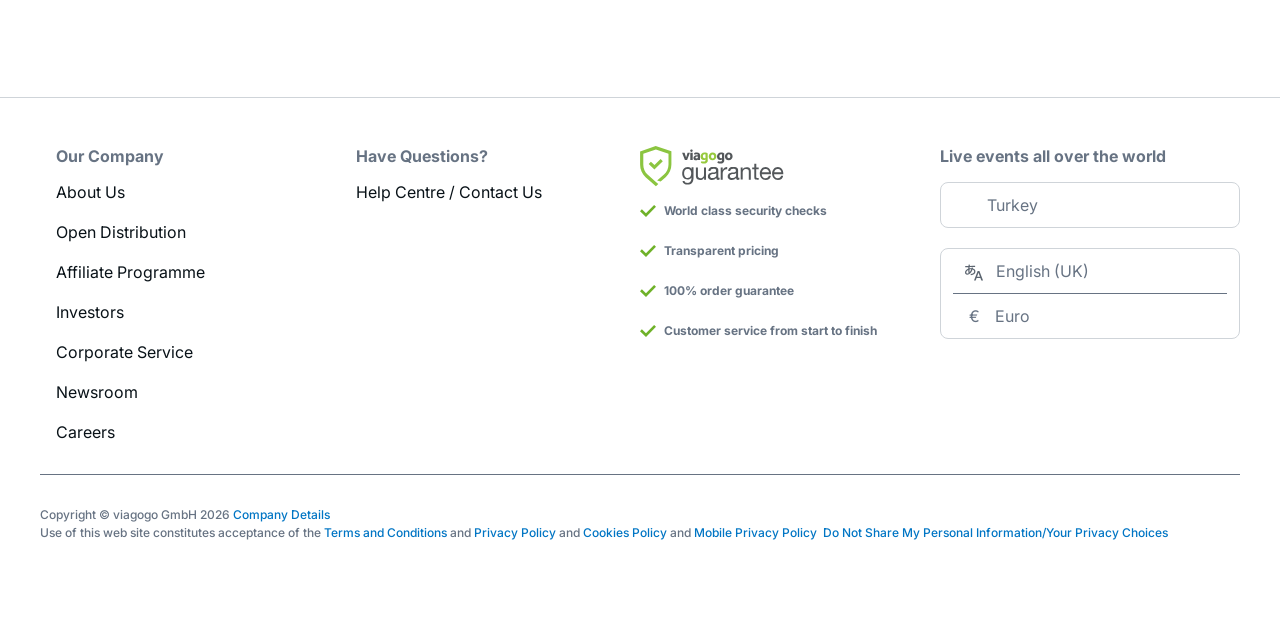
==== commit 64fb0550: "Stage 2: universal dynamic engine, checkout page, popular events grid - Rewrite app.js into a univer" ====
--- a/index.html
+++ b/index.html
@@ -1,58 +1,396 @@
-<!DOCTYPE html>
-<html lang="en">
-<head>
-<meta charset="utf-8"/>
-<meta name="viewport" content="width=device-width, initial-scale=1"/>
-<title>viagogo - Tickets</title>
-<link rel="stylesheet" href="https://fonts.googleapis.com/css?family=Inter:400,500,600,700&display=swap">
-<link rel="stylesheet" href="clone.css">
+<html lang="en-GB" translate="no" xmlns="http://www.w3.org/1999/xhtml" xmlns:fb="http://www.facebook.com/2008/fbml" xmlns:og="http://ogp.me/ns#"><div id="in-page-channel-node-id" data-channel-name="in_page_channel_LG_Hb0"></div><head><style>body {transition: opacity ease-in 0.2s; } 
+body[unresolved] {opacity: 0; display: block; overflow: hidden; position: relative; } 
+</style>
+
+
+<title>Tickets - Concert, Sport &amp; Theatre Tickets | viagogo the Ticket Marketplace</title>
+<meta name="description" content="Tickets for Concerts, Sport, Theatre at viagogo, an online ticket marketplace. Buy and Sell Tickets.">
+<meta name="keywords" content="viagogo, buy tickets, sell tickets, concert, sport, theatre">
+
+
+
+<meta name="viewport" content="width=device-width, initial-scale=1">
+<meta name="format-detection" content="telephone=no">
+
+<link rel="preconnect dns-prefetch" href="https://ws.vggcdn.net/">
+<link rel="preconnect dns-prefetch" href="https://ws.vggcdn.net/" crossorigin="">
+
+<link rel="preconnect dns-prefetch" href="https://img.vggcdn.net/">
+<link rel="preconnect dns-prefetch" href="https://img.vggcdn.net/" crossorigin="">
+
+<link rel="preconnect dns-prefetch" href="https://wt.viagogo.net">
+<link rel="preconnect dns-prefetch" href="https://wt.viagogo.net" crossorigin="">
+
+<link rel="preconnect dns-prefetch" href="//www.google-analytics.com">
+<link rel="preconnect dns-prefetch" href="//www.google-analytics.com" crossorigin="">
+
+<link rel="preconnect dns-prefetch" href="https://media.stubhubstatic.com">
+<link rel="preconnect dns-prefetch" href="https://www.facebook.com">
+<link rel="preconnect dns-prefetch" href="https://connect.facebook.net">
+<link rel="preconnect dns-prefetch" href="https://maps.googleapis.com">
+<link rel="preconnect dns-prefetch" href="https://googleads.g.doubleclick.net">
+<link rel="preconnect dns-prefetch" href="https://www.googleadservices.com">
+
+    <link rel="preconnect dns-prefetch" href="https://fonts.googleapis.com">
+    <link rel="preconnect dns-prefetch" href="https://fonts.gstatic.com" crossorigin="">
+    <link rel="stylesheet" href="https://fonts.googleapis.com/css?family=Inter:400,500,600,700&amp;display=swap">
 <link rel="stylesheet" href="stylesmain.css">
-</head>
-<body>
-<header><div class="sc-2mhbn6-0 kmbSVi"><div class="bway-ePpzZm"></div><div class="bway-iFtlmO"><div class="sc-16edoyw-0"><div class="sc-oeezq jgWkco"><div><div class="sc-16edoyw-3 eBxNHh"><div class="bway-jTBMCa bway-gnkYel" data-testid="brand-logo" data-variant="default" style="max-height: 50px; max-width: 110.417px;"><a class="" href="index.html"><svg aria-labelledby="title desc" fill="none" height="50px" role="img" viewBox="0 0 111 48" width="110.41666666666667px" xmlns="http://www.w3.org/2000/svg" class="" aria-label="viagogo logo"><path d="M67.038 28.645c-2.08.003-3.445-1.685-3.447-4.414-.004-2.695 1.262-4.32 3.245-4.324 2.077-.002 3.348 1.753 3.35 4.418.001 2.695-1.133 4.318-3.148 4.32m-.011-12.895c-5.004.002-8.64 3.676-8.636 8.681.006 4.874 3.388 8.41 8.262 8.406 5.133-.004 8.736-3.647 8.73-8.81-.003-4.712-3.484-8.282-8.356-8.277M49.072 28.273c-1.755.002-3.314-1.394-3.317-4.061-.001-2.728 1.62-4.322 3.601-4.322 1.074 0 1.757.259 2.08.421l.007 7.212c-.067.033-.942.75-2.37.75m7.464-10.697c-.49-.258-3.447-1.814-7.086-1.808-5.425.001-8.833 3.904-8.827 8.679.002 3.8 2.151 7.956 7.349 7.954 2.176-.002 3.278-.945 3.475-1.078v1.238c.003 2.176-1.036 3.28-3.506 3.283-2.565.001-4.614-1.297-4.84-1.458l-2.045 3.218c.358.323 2.861 2.4 7.507 2.396 3.572-.004 5.392-1.434 6.204-2.249 1.914-1.883 1.782-3.767 1.78-5.78z" fill="#89CF28"></path><path d="M85.07 28.24c-1.756.002-3.316-1.394-3.318-4.057-.004-2.73 1.62-4.322 3.601-4.322 1.073-.004 1.755.255 2.08.418l.007 7.214c-.065.032-.94.746-2.37.748m7.461-10.695c-.49-.259-3.445-1.816-7.084-1.814-5.425.006-8.833 3.907-8.83 8.683.004 3.801 2.152 7.958 7.351 7.954 2.175-.002 3.281-.944 3.474-1.078l.002 1.236c.002 2.179-1.038 3.283-3.506 3.285-2.566.004-4.614-1.295-4.841-1.457l-2.045 3.216c.359.326 2.861 2.401 7.506 2.4 3.574-.004 5.392-1.435 6.205-2.25 1.913-1.882 1.782-3.767 1.78-5.783zm-61.038 11.49c-.845.003-2.016-.39-2.016-1.949 0-.648.26-1.071.552-1.363.94-.943 3.215-.881 4.449-.881l.005 3.282c-.164.097-1.235.91-2.99.912m6.455-11.343c-1.266-1.268-3.12-1.882-5.589-1.88-3.835.003-6.043 1.566-6.301 1.758l1.562 3.087c.195-.096 2.207-1.107 4.482-1.109 1.138 0 1.658.26 1.917.519.424.422.392.94.392 1.463h-.357c-1.69 0-8.87.006-8.864 5.951.002 3.084 1.985 5.26 5.234 5.26 2.534-.005 4.19-1.433 4.547-1.727v1.366l4.29-.004-.01-9.423c-.002-1.98.096-3.866-1.303-5.26m64.576 10.922c-2.079.002-3.447-1.686-3.45-4.416 0-2.693 1.266-4.32 3.246-4.323 2.079-.003 3.348 1.75 3.352 4.417.002 2.697-1.134 4.322-3.148 4.322m-.011-12.898c-5.003.006-8.641 3.681-8.637 8.685.005 4.871 3.387 8.41 8.261 8.404 5.135-.004 8.734-3.645 8.73-8.81-.001-4.712-3.483-8.283-8.354-8.279M20.819 9c-1.526.004-2.759 1.203-2.759 2.733a2.76 2.76 0 0 0 2.763 2.757c1.53-.002 2.73-1.239 2.729-2.762A2.703 2.703 0 0 0 20.819 9m-2.626 7.28.016 16.113 5.198-.004-.015-16.114zM8.881 26.652 5.494 16.292l-5.361.002L6.19 32.403l4.872-.002 6.127-16.12-5.005.004z" fill="#4C5055"></path></svg></a><span aria-level="1" class="bway-jYfgsR" role="heading">Tickets - Concert, Sport &amp;amp; Theatre Tickets | viagogo the Ticket Marketplace</span></div><div class="sc-16edoyw-2 eNqrtI"><div class="sc-19lw863-0 hrjpjM"><nav><ul class="sc-dmt7xq-0 eigOHe"></ul></nav></div></div><div class="sc-16edoyw-1 ejYvyF"><div class="sc-16edoyw-5 izFcfj" style="position: relative; z-index: 10;"><div class="sc-dtLLSo iWaGkw"><div class="sc-lbVvkl koNFka"><a class="sc-jrsJWq kOyZWS sc-gGLxEy bsIfcz" href="index.html">Explore</a></div></div></div><div class="sc-16edoyw-5 izFcfj" style="position: relative; z-index: 10;"><div class="sc-dtLLSo iWaGkw"><div class="sc-lbVvkl koNFka"><a class="sc-jrsJWq kOyZWS sc-gGLxEy bsIfcz" href="#"><span class="bway-fEVETB bway-bYPHwJ bway-dWjxxf bway-dWjxxu">Sell</span></a><div class="sc-ckTSur iYxMfV"><a href="#" class="sc-jrsJWq kOyZWS"><div class="sc-fbIWvQ jwvPXS">Sell Tickets</div></a><a href="#" class="sc-jrsJWq kOyZWS"><div class="sc-fbIWvQ jwvPXS"><span class="bway-fEVETB bway-bYPHwJ bway-dWjxxf bway-dWjxxu">My Tickets</span></div></a><a href="#" class="sc-jrsJWq kOyZWS"><div class="sc-fbIWvQ jwvPXS">My Sales</div></a></div></div></div></div><div class="sc-16edoyw-5 izFcfj" style="position: relative; z-index: 10;"><div class="sc-dtLLSo iWaGkw"><div class="sc-lbVvkl koNFka"><a class="sc-jrsJWq kOyZWS sc-gGLxEy bsIfcz" href="#">Favourites</a></div></div></div><div class="sc-16edoyw-5 izFcfj" style="position: relative; z-index: 10;"><div class="sc-dtLLSo iWaGkw"><div class="sc-lbVvkl koNFka"><a class="sc-jrsJWq kOyZWS sc-gGLxEy bsIfcz" href="#">My Tickets</a><div class="sc-ckTSur iYxMfV"><a href="#" class="sc-jrsJWq kOyZWS"><div class="sc-fbIWvQ jwvPXS">Orders</div></a><a href="#" class="sc-jrsJWq kOyZWS"><div class="sc-fbIWvQ jwvPXS">My Listings</div></a><a href="#" class="sc-jrsJWq kOyZWS"><div class="sc-fbIWvQ jwvPXS">My Sales</div></a><a href="#" class="sc-jrsJWq kOyZWS"><div class="sc-fbIWvQ jwvPXS">Payments</div></a></div></div></div></div><div class="sc-16edoyw-5 izFcfj" style="position: relative; z-index: 10;"><div class="sc-dtLLSo iWaGkw"><div class="sc-lbVvkl koNFka"><a class="sc-jrsJWq kOyZWS sc-gGLxEy bsIfcz" href="#">Sign In</a></div></div></div><div class="sc-ftml9m-0 duZIGv"><a href="#" class="bway-jTBMCa bway-fEVETB bway-bYPHwJ bway-bYPHoc bway-emtrm bway-emtrl bway-kqkIZP bway-hAdeAP bway-kqkBNx bway-hAdeLJ bway-ciHJkk bway-krBsiw bway-cmlhom bway-krwQfC bway-oaADz bway-bvNmno bway-fNwqUA bway-bXzKcv bway-ljYWOi bway-fXZpbv bway-hziRTU bway-kbRouK bway-keheJM bway-hwSYyu bway-WtihN bway-eCTqmM bway-jlokZn" aria-label="Sign in" title="profile"><svg aria-labelledby="title desc" fill="none" height="16px" viewBox="0 0 16 16" width="16px" xmlns="http://www.w3.org/2000/svg" class="" role="graphics-symbol"><path clip-rule="evenodd" d="M8 8a3 3 0 1 0 0-6 3 3 0 0 0 0 6M2 13a4 4 0 0 1 4-4h4a4 4 0 0 1 4 4 1 1 0 0 1-1 1H3a1 1 0 0 1-1-1" fill="currentColor" fill-rule="evenodd"></path></svg></a><div class="bway-jTBMCa bway-fEVETB"><button class="bway-jTBMCa bway-fEVETB bway-bYPHwJ bway-bYPHoc bway-emtrm bway-emtrl bway-kqkIZP bway-hAdeAP bway-kqkBNx bway-hAdeLJ bway-ciHJkk bway-krBsiw bway-cmlhom bway-krwQfC bway-oaADz bway-bvNmno bway-fNwqUA bway-bXzKcv bway-ljYWOi bway-eCTqmM bway-fXZpbv bway-hziRTU bway-kbRouK bway-keheJM bway-hwSYyu bway-jlokZn" aria-label="Notifications, 1 unread" aria-expanded="false" aria-haspopup="dialog" type="button"><div class="bway-fEVETB bway-fTurkU bway-behWcG bway-fgXODn bway-euwOvN bway-iQDFlF bway-kNsgIi"><svg aria-labelledby="title desc" fill="none" height="16px" viewBox="0 0 16 16" width="16px" xmlns="http://www.w3.org/2000/svg" class="" role="graphics-symbol"><path d="M6 1.75A.75.75 0 0 1 6.75 1h2.5a.75.75 0 0 1 0 1.5h-2.5A.75.75 0 0 1 6 1.75" fill="currentColor"></path><path clip-rule="evenodd" d="m2.626 11.833-.005.01A.75.75 0 0 0 3.25 13h2.299a2.5 2.5 0 0 0 4.9-.001h2.3a.75.75 0 0 0 .63-1.157l-.006-.01-.035-.057-.13-.225c-.11-.195-.256-.47-.402-.79-.303-.662-.557-1.415-.557-2.011v-1.8C12.25 4.692 10.152 3 8 3S3.75 4.692 3.75 6.95v1.8c0 .596-.254 1.349-.557 2.011a11 11 0 0 1-.567 1.072M8 4.5c-1.486 0-2.75 1.174-2.75 2.45v1.8c0 .932-.37 1.93-.693 2.635l-.053.115h6.992l-.053-.115c-.322-.705-.693-1.703-.693-2.635v-1.8C10.75 5.674 9.486 4.5 8 4.5M7.134 13a1 1 0 0 0 1.732 0z" fill="currentColor" fill-rule="evenodd"></path></svg></div><div class="bway-jYfgsR bway-bnLOEv bway-bmTjtn bway-koincX bway-koindk bway-hziRTU bway-kbRouK bway-keheJM bway-hwSYyu bway-drbPab bway-coecOm bway-fCylZm bway-cqXSxU bway-fCuERY bway-jxEMOQ bway-dYiZtz bway-gnzSMn bway-iolsoY bway-uGWKT bway-deNfoH bway-sqUXx bway-deRHwx bway-kpbCZA bway-jJmhYB bway-eerhiT bway-iQDFlF bway-kNsgIi bway-ebEjRq bway-FRblo"></div></button><div aria-live="polite" aria-atomic="true" class="bway-jYfgsR bway-kogDyq bway-kogDyV bway-kqkIZP bway-hAdeAP bway-kqkBNx bway-hAdeLJ bway-kGHmTc bway-ctCEKc bway-kGHufS bway-ctCEyK bway-kjFaWU bway-kjEPjR bway-jtDyud bway-ciHJkk bway-krBsiw bway-cmlhom bway-krwQfC">1 new notification</div></div></div></div></div></div><div style="position: fixed; inset: 86px 0px 0px; background-color: rgba(0, 0, 0, 0.4); z-index: 9; opacity: 0; pointer-events: none; transition: opacity 100ms ease-in-out;"></div><div class="sc-oeezq jgWkco sc-16edoyw-4 loaCTG"><form role="search" action="/secure/search/process?" method="post"><input type="hidden" name="appname" value="viagogo-home.js"><input type="hidden" name="keyword" value=""><input type="hidden" name="searchguid" value="72D8A6C2-7568-40E4-AD94-CE7D026C9CEF"><div><div class="sc-164kd1i-0 eptGfJ sc-pjf2ka-1 sc-pjf2ka-2 ieVRhw jXgMFn"><span class="sc-pjf2ka-3 kEyYZj"><svg aria-labelledby="title desc" fill="none" height="20px" viewBox="0 0 20 20" width="20px" xmlns="http://www.w3.org/2000/svg" class="" role="graphics-symbol"><title id="title">Search Loupe</title><desc id="desc">
+
+
+
+<script type="text/javascript" async="" src="https://www.googletagmanager.com/gtag/js?id=G-1686WQLB4Q&amp;cx=c&amp;gtm=4e6631h1"></script><script src="//bat.bing.com/bat.js" async=""></script><script type="text/javascript" src="https://b2037b2ab8ee.edge.sdk.awswaf.com/b2037b2ab8ee/db6f5e3d1a86/challenge.compact.js" defer=""></script>
+        
+        
+        
+            <link rel="preload" as="image" href="https://media.stubhubstatic.com/stubhub-v2-catalog/d_vgg-defaultLogo.jpg/q_auto:low,f_auto,c_fill,g_auto,w_1600,h_800/categories/5662/6428579">
+            <link rel="preload" as="image" href="https://media.stubhubstatic.com/stubhub-v2-catalog/d_vgg-defaultLogo.jpg/q_auto:low,f_auto,c_fill,g_auto,w_1600,h_800/categories/278322/6579691">
+            <link rel="preload" as="image" href="https://media.stubhubstatic.com/stubhub-v2-catalog/d_vgg-defaultLogo.jpg/q_auto:low,f_auto,c_fill,g_auto,w_1600,h_800/categories/33253/6563719">
+            <link rel="preload" as="image" href="https://media.stubhubstatic.com/stubhub-v2-catalog/d_vgg-defaultLogo.jpg/q_auto:low,f_auto,c_fill,g_auto,w_1600,h_800/categories/45840/6581185">
+            <link rel="preload" as="image" href="https://media.stubhubstatic.com/stubhub-v2-catalog/d_vgg-defaultLogo.jpg/q_auto:low,f_auto,c_fill,g_auto,w_1600,h_800/categories/29492/6563931">
+            <link rel="preload" as="image" href="https://media.stubhubstatic.com/stubhub-v2-catalog/d_vgg-defaultLogo.jpg/q_auto:low,f_auto,c_fill,g_auto,w_1600,h_800/categories/33502/6579858">
+            <link rel="preload" as="image" href="https://media.stubhubstatic.com/stubhub-v2-catalog/d_vgg-defaultLogo.jpg/q_auto:low,f_auto,c_fill,g_auto,w_1600,h_800/categories/70763/6582979">
+            <link rel="preload" as="image" href="https://media.stubhubstatic.com/stubhub-v2-catalog/d_vgg-defaultLogo.jpg/q_auto:low,f_auto,c_fill,g_auto,w_1600,h_800/categories/429593/6561598">
+            <link rel="preload" as="image" href="https://media.stubhubstatic.com/stubhub-v2-catalog/d_vgg-defaultLogo.jpg/q_auto:low,f_auto,c_fill,g_auto,w_1600,h_800/categories/4723/6589059">
+            <link rel="preload" as="image" href="https://media.stubhubstatic.com/stubhub-v2-catalog/d_vgg-defaultLogo.jpg/q_auto:low,f_auto,c_fill,g_auto,w_1600,h_800/categories/58950/6437782">
+
+    <link rel="icon" href="/favicon.ico">
+
+<meta property="og:url" content="https://www.viagogo.com.tr/"><meta property="og:title" content=""><meta property="og:type" content="article"><meta property="og:image" content="https://cdn.viagogo.net/img/assets/logo/viagogo_logo_fb.png"><meta property="og:description" content=""><meta property="og:site_name" content="viagogo.com.tr"><meta property="fb:admins" content="1838832188,100004244673138,100001535457519"><meta property="fb:app_id" content="3021345037">
+<link rel="canonical" href="https://www.viagogo.com.tr/">
+
+        <link rel="alternate" hreflang="x-default" href="http://www.viagogo.com/ww">
+        <link rel="alternate" hreflang="en-GB" href="http://www.viagogo.co.uk">
+        <link rel="alternate" hreflang="de-DE" href="http://www.viagogo.de">
+        <link rel="alternate" hreflang="en-US" href="http://www.viagogo.com">
+        <link rel="alternate" hreflang="nl-NL" href="http://www.viagogo.nl">
+        <link rel="alternate" hreflang="fr-FR" href="http://www.viagogo.fr">
+        <link rel="alternate" hreflang="fi-FI" href="http://www.viagogo.com/fi">
+        <link rel="alternate" hreflang="it-IT" href="http://www.viagogo.it">
+        <link rel="alternate" hreflang="de-AT" href="http://www.viagogo.at">
+        <link rel="alternate" hreflang="es-ES" href="http://www.viagogo.es">
+        <link rel="alternate" hreflang="en-IE" href="http://www.viagogo.ie">
+        <link rel="alternate" hreflang="fr-BE" href="http://www.viagogo.be">
+        <link rel="alternate" hreflang="fr-LU" href="http://www.viagogo.lu">
+        <link rel="alternate" hreflang="de-CH" href="http://www.viagogo.ch">
+        <link rel="alternate" hreflang="sv-SE" href="http://www.viagogo.se">
+        <link rel="alternate" hreflang="nb-NO" href="http://www.viagogo.com/no">
+        <link rel="alternate" hreflang="ru-RU" href="http://www.viagogo.com/ru">
+        <link rel="alternate" hreflang="da-DK" href="http://www.viagogo.dk">
+        <link rel="alternate" hreflang="en-AU" href="http://www.viagogo.com/au">
+        <link rel="alternate" hreflang="pl-PL" href="http://www.viagogo.pl">
+        <link rel="alternate" hreflang="el-GR" href="http://www.viagogo.gr">
+        <link rel="alternate" hreflang="tr-TR" href="http://www.viagogo.com.tr">
+        <link rel="alternate" hreflang="pt-PT" href="http://www.viagogo.pt">
+        <link rel="alternate" hreflang="pt-BR" href="http://www.viagogo.com/br">
+        <link rel="alternate" hreflang="es-AR" href="http://www.viagogo.com/ar">
+        <link rel="alternate" hreflang="en-ZA" href="http://www.viagogo.co.za">
+        <link rel="alternate" hreflang="en-CA" href="http://www.viagogo.ca">
+        <link rel="alternate" hreflang="es-MX" href="http://www.viagogo.com.mx">
+        <link rel="alternate" hreflang="es-CL" href="http://www.viagogo.com/cl">
+        <link rel="alternate" hreflang="en-AE" href="http://www.viagogo.com/ae">
+        <link rel="alternate" hreflang="en-SG" href="http://www.viagogo.com/sg">
+        <link rel="alternate" hreflang="zh-HK" href="http://www.viagogo.com/hk">
+        <link rel="alternate" hreflang="en-IN" href="http://www.viagogo.com/in">
+        <link rel="alternate" hreflang="ja-JP" href="http://www.viagogo.jp">
+        <link rel="alternate" hreflang="en-NZ" href="http://www.viagogo.com/nz">
+        <link rel="alternate" hreflang="es-PE" href="http://www.viagogo.com/pe">
+        <link rel="alternate" hreflang="es-CO" href="http://www.viagogo.com/co">
+        <link rel="alternate" hreflang="es-VE" href="http://www.viagogo.com/ve">
+        <link rel="alternate" hreflang="es-PY" href="http://www.viagogo.com/py">
+        <link rel="alternate" hreflang="es-UY" href="http://www.viagogo.com/uy">
+        <link rel="alternate" hreflang="es-BO" href="http://www.viagogo.com/bo">
+        <link rel="alternate" hreflang="es-EC" href="http://www.viagogo.com/ec">
+        <link rel="alternate" hreflang="es-DO" href="http://www.viagogo.com/do">
+        <link rel="alternate" hreflang="es-PR" href="http://www.viagogo.com/pr">
+        <link rel="alternate" hreflang="id-ID" href="http://www.viagogo.com/id">
+        <link rel="alternate" hreflang="ms-MY" href="http://www.viagogo.com/my">
+        <link rel="alternate" hreflang="ko-KR" href="http://www.viagogo.com/kr">
+        <link rel="alternate" hreflang="sk-SK" href="http://www.viagogo.com/sk">
+        <link rel="alternate" hreflang="zh-CN" href="http://www.viagogo.com/cn">
+        <link rel="alternate" hreflang="en-" href="http://www.viagogo.com/qtrax">
+        <link rel="alternate" hreflang="he-IL" href="http://www.viagogo.com/il">
+        <link rel="alternate" hreflang="ar-QA" href="http://www.viagogo.com/qa">
+        <link rel="alternate" hreflang="ar-BH" href="http://www.viagogo.com/bh">
+        <link rel="alternate" hreflang="ar-SA" href="http://www.viagogo.com/sa">
+        <link rel="alternate" hreflang="ar-KW" href="http://www.viagogo.com/kw">
+        <link rel="alternate" hreflang="zh-TW" href="http://www.viagogo.com/tw">
+        <link rel="alternate" hreflang="sl-SI" href="http://www.viagogo.com/si">
+        <link rel="alternate" hreflang="en-PH" href="http://www.viagogo.com/ph">
+        <link rel="alternate" hreflang="cs-CZ" href="http://www.viagogo.com/cz">
+        <link rel="alternate" hreflang="en-ro" href="http://www.viagogo.com/ro">
+        <link rel="alternate" hreflang="en-hr" href="http://www.viagogo.com/hr">
+        <link rel="alternate" hreflang="th-th" href="http://www.viagogo.com/th">
+        <link rel="alternate" hreflang="en-ua" href="http://www.viagogo.com/ua">
+        <link rel="alternate" hreflang="es-cr" href="http://www.viagogo.com/cr">
+        <link rel="alternate" hreflang="es-pa" href="http://www.viagogo.com/pa">
+        <link rel="alternate" hreflang="bg-bg" href="http://www.viagogo.com/bg">
+        <link rel="alternate" hreflang="sr-rs" href="http://www.viagogo.com/rs">
+        <link rel="alternate" hreflang="ru-by" href="http://www.viagogo.com/by">
+        <link rel="alternate" hreflang="hr-ba" href="http://www.viagogo.com/ba">
+        <link rel="alternate" hreflang="hr-me" href="http://www.viagogo.com/me">
+        <link rel="alternate" hreflang="ru-kh" href="http://www.viagogo.com/kz">
+
+
+                    <script type="module" crossorigin="" src="https://ws.vggcdn.net/Scripts/d/e/v/polyfills.j7A2Nemx.js"></script>
+                    <link defer="" rel="stylesheet" crossorigin="" href="https://ws.vggcdn.net/Scripts/d/e/v/vendor.xSk-IggY.css">
+                    <script type="module" crossorigin="" src="https://ws.vggcdn.net/Scripts/d/e/v/sentry-init.DeuBOkRg.js"></script>
+                    <link defer="" rel="stylesheet" crossorigin="" href="https://ws.vggcdn.net/Scripts/d/e/v/viagogo-app-entrypoint.B0yzob_b.css">
+                    <script type="module" crossorigin="" src="https://ws.vggcdn.net/Scripts/d/e/v/viagogo-home.BpFx3x_j.js"></script>
+<link rel="modulepreload" as="script" crossorigin="" href="https://ws.vggcdn.net/Scripts/d/e/v/Footer.DGDV2gae.chunk.js"><link rel="modulepreload" as="script" crossorigin="" href="https://ws.vggcdn.net/Scripts/d/e/v/broadway.DaopFNkP.chunk.js"><link rel="modulepreload" as="script" crossorigin="" href="https://ws.vggcdn.net/Scripts/d/e/v/rolldown-runtime.CdEsWAxD.chunk.js"><link rel="modulepreload" as="script" crossorigin="" href="https://ws.vggcdn.net/Scripts/d/e/v/vendor.BbV_CRSX.chunk.js"><link rel="modulepreload" as="script" crossorigin="" href="https://ws.vggcdn.net/Scripts/d/e/v/viagogo-modules.DNLXNtjQ.chunk.js"><link rel="modulepreload" as="script" crossorigin="" href="https://ws.vggcdn.net/Scripts/d/e/v/viagogo-app-entrypoint.Drf9Kspt.chunk.js"><link rel="modulepreload" as="script" crossorigin="" href="https://ws.vggcdn.net/Scripts/d/e/v/content.CGw3holE.chunk.js"><link rel="modulepreload" as="script" crossorigin="" href="https://ws.vggcdn.net/Scripts/d/e/v/SentryTags.ky74XPbd.chunk.js"><link rel="modulepreload" as="script" crossorigin="" href="https://ws.vggcdn.net/Scripts/d/e/v/sentry.DcjNannc.chunk.js"><link rel="modulepreload" as="script" crossorigin="" href="https://ws.vggcdn.net/Scripts/d/e/v/useOutsideClick.df_l2MhW.chunk.js"><link rel="modulepreload" as="script" crossorigin="" href="https://ws.vggcdn.net/Scripts/d/e/v/appContextHelper.IRVHccLN.chunk.js"><link rel="modulepreload" as="script" crossorigin="" href="https://ws.vggcdn.net/Scripts/d/e/v/useInView.DTsB4lHy.chunk.js"><link rel="modulepreload" as="script" crossorigin="" href="https://ws.vggcdn.net/Scripts/d/e/v/LocalizationModalV2.CktyiL_F.chunk.js"><link rel="modulepreload" as="script" crossorigin="" href="https://ws.vggcdn.net/Scripts/d/e/v/LazyLoad.zHeClms3.chunk.js"><style data-styled="active" data-styled-version="6.3.0"></style><script src="https://maps.googleapis.com/maps/api/js?libraries=geocoding%2Cplaces&amp;key=AIzaSyA7b9MlEm0ci6vgsOuxb5L2UcnxD3Yy4ec&amp;language=en&amp;callback=google.maps.__ib__"></script><style>@keyframes slide-in-one-tap {
+  from {
+    transform: translateY(80px);
+  }
+  to {
+    transform: translateY(0px);
+  }
+}
+
+.trust-hide-gracefully {
+  opacity: 0;
+}
+
+.trust-wallet-one-tap .hidden {
+    display: none;
+  }
+
+.trust-wallet-one-tap .semibold {
+    font-weight: 500;
+  }
+
+.trust-wallet-one-tap .binance-plex {
+    font-family: 'Binance';
+  }
+
+.trust-wallet-one-tap .rounded-full {
+    border-radius: 50%;
+  }
+
+.trust-wallet-one-tap .flex {
+    display: flex;
+  }
+
+.trust-wallet-one-tap .flex-col {
+    flex-direction: column;
+  }
+
+.trust-wallet-one-tap .items-center {
+    align-items: center;
+  }
+
+.trust-wallet-one-tap .space-between {
+    justify-content: space-between;
+  }
+
+.trust-wallet-one-tap .justify-center {
+    justify-content: center;
+  }
+
+.trust-wallet-one-tap .w-full {
+    width: 100%;
+  }
+
+.trust-wallet-one-tap .box {
+    transition: all 0.5s cubic-bezier(0, 0, 0, 1.43);
+    animation: slide-in-one-tap 0.5s cubic-bezier(0, 0, 0, 1.43);
+    width: 384px;
+    border-radius: 15px;
+    background: #fff;
+    box-shadow: 0px 2px 4px 0px rgba(0, 0, 0, 0.25);
+    position: fixed;
+    right: 30px;
+    bottom: 30px;
+    z-index: 1020;
+  }
+
+.trust-wallet-one-tap .header {
+    gap: 15px;
+    border-bottom: 1px solid #e6e6e6;
+    padding: 10px 18px;
+  }
+
+.trust-wallet-one-tap .header .left-items {
+      gap: 15px;
+    }
+
+.trust-wallet-one-tap .header .title {
+      color: #1e2329;
+      font-size: 18px;
+      font-weight: 600;
+      line-height: 28px;
+    }
+
+.trust-wallet-one-tap .header .subtitle {
+      color: #474d57;
+      font-size: 14px;
+      line-height: 20px;
+    }
+
+.trust-wallet-one-tap .header .close {
+      color: #1e2329;
+      cursor: pointer;
+    }
+
+.trust-wallet-one-tap .body {
+    padding: 9px 18px;
+    gap: 10px;
+  }
+
+.trust-wallet-one-tap .body .right-items {
+      gap: 10px;
+      width: 100%;
+    }
+
+.trust-wallet-one-tap .body .right-items .wallet-title {
+        color: #1e2329;
+        font-size: 16px;
+        font-weight: 600;
+        line-height: 20px;
+      }
+
+.trust-wallet-one-tap .body .right-items .wallet-subtitle {
+        color: #474d57;
+        font-size: 14px;
+        line-height: 20px;
+      }
+
+.trust-wallet-one-tap .connect-indicator {
+    gap: 15px;
+    padding: 8px 0;
+  }
+
+.trust-wallet-one-tap .connect-indicator .flow-icon {
+      color: #474d57;
+    }
+
+.trust-wallet-one-tap .loading-color {
+    color: #fff;
+  }
+
+.trust-wallet-one-tap .button {
+    border-radius: 50px;
+    outline: 2px solid transparent;
+    outline-offset: 2px;
+    background-color: rgb(5, 0, 255);
+    border-color: rgb(229, 231, 235);
+    cursor: pointer;
+    text-align: center;
+    height: 45px;
+  }
+
+.trust-wallet-one-tap .button .button-text {
+      color: #fff;
+      font-size: 16px;
+      font-weight: 600;
+      line-height: 20px;
+    }
+
+.trust-wallet-one-tap .footer {
+    margin: 20px 30px;
+  }
+
+.trust-wallet-one-tap .check-icon {
+    color: #fff;
+  }
+
+@font-face {
+  font-family: 'Binance';
+  src: url(chrome-extension://egjidjbpglichdcondbcbdnbeeppgdph/fonts/BinancePlex-Regular.otf) format('opentype');
+  font-weight: 400;
+  font-style: normal;
+}
+
+@font-face {
+  font-family: 'Binance';
+  src: url(chrome-extension://egjidjbpglichdcondbcbdnbeeppgdph/fonts/BinancePlex-Medium.otf) format('opentype');
+  font-weight: 500;
+  font-style: normal;
+}
+
+@font-face {
+  font-family: 'Binance';
+  src: url(chrome-extension://egjidjbpglichdcondbcbdnbeeppgdph/fonts/BinancePlex-SemiBold.otf) format('opentype');
+  font-weight: 600;
+  font-style: normal;
+}
+
+/*# sourceMappingURL=[data-uri] */</style><script src="https://maps.googleapis.com/maps-api-v3/api/js/65/3b/util.js"></script><script src="https://maps.googleapis.com/maps-api-v3/api/js/65/3b/controls.js"></script><script src="https://maps.googleapis.com/maps-api-v3/api/js/65/3b/places.js"></script><script src="https://maps.googleapis.com/maps-api-v3/api/js/65/3b/places_impl.js"></script><script src="https://maps.googleapis.com/maps-api-v3/api/js/65/3b/common.js"></script><script src="https://maps.googleapis.com/maps-api-v3/api/js/65/3b/main.js"></script><style id="googleidentityservice_button_styles">.qJTHM{-moz-user-select:none;-webkit-user-select:none;-ms-user-select:none;color:#202124;direction:ltr;-webkit-touch-callout:none;font-family:Roboto-Regular,arial,sans-serif;-webkit-font-smoothing:antialiased;font-weight:400;margin:0;overflow:hidden;-webkit-text-size-adjust:100%}.ynRLnc{left:-9999px;position:absolute;top:-9999px}.L6cTce{display:none}.bltWBb{overflow-wrap:break-word;word-break:break-word}.hSRGPd{color:#1a73e8;cursor:pointer;font-weight:500;text-decoration:none}.Bz112c-W3lGp{height:16px;width:16px}.Bz112c-E3DyYd{height:20px;width:20px}.Bz112c-r9oPif{height:24px;width:24px}.Bz112c-u2z5K{height:36px;width:36px}.Bz112c-uaxL4e{border-radius:10px}.LgbsSe-Bz112c{display:block}.S9gUrf-YoZ4jf{border:none;margin:0;padding:0}.S9gUrf-YoZ4jf *{border:none;margin:0;padding:0}.fFW7wc-ibnC6b>.aZ2wEe>div{border-color:#4285f4}.P1ekSe-ZMv3u{-webkit-transition:height .2s linear;transition:height .2s linear}.P1ekSe-ZMv3u>div:first-child{background-color:#1a73e8!important;-webkit-transition:width .3s linear;transition:width .3s linear}.P1ekSe-ZMv3u>div:nth-child(2){background-image:-webkit-gradient(linear,left top,right top,from(rgba(255,255,255,.7)),to(rgba(255,255,255,.7))),-webkit-gradient(linear,left top,right top,from(#1a73e8),to(#1a73e8))!important;background-image:-webkit-linear-gradient(left,rgba(255,255,255,.7),rgba(255,255,255,.7)),-webkit-linear-gradient(left,#1a73e8,#1a73e8)!important;background-image:linear-gradient(90deg,rgba(255,255,255,.7),rgba(255,255,255,.7)),linear-gradient(90deg,#1a73e8,#1a73e8)!important}.P1ekSe-ZMv3u>div:nth-child(3){background-image:-webkit-gradient(linear,left top,right top,from(rgba(255,255,255,.7)),to(rgba(255,255,255,.7))),-webkit-gradient(linear,left top,right top,from(#1a73e8),to(#1a73e8))!important;background-image:-webkit-linear-gradient(left,rgba(255,255,255,.7),rgba(255,255,255,.7)),-webkit-linear-gradient(left,#1a73e8,#1a73e8)!important;background-image:linear-gradient(90deg,rgba(255,255,255,.7),rgba(255,255,255,.7)),linear-gradient(90deg,#1a73e8,#1a73e8)!important}.haAclf{display:inline-block}.nsm7Bb-HzV7m-LgbsSe{border-radius:4px;box-sizing:border-box;-webkit-transition:background-color .218s,border-color .218s;transition:background-color .218s,border-color .218s;-moz-user-select:none;-webkit-user-select:none;-ms-user-select:none;-webkit-appearance:none;background-color:#fff;background-image:none;border:1px solid #dadce0;color:#3c4043;cursor:pointer;font-family:Google Sans,arial,sans-serif;font-size:14px;height:40px;letter-spacing:.25px;outline:none;overflow:hidden;padding:0 12px;position:relative;text-align:center;vertical-align:middle;white-space:nowrap;width:auto}@media screen and (-ms-high-contrast:active){.nsm7Bb-HzV7m-LgbsSe{border:2px solid windowText;color:windowText}}@media screen and (preferes-contrast:more){.nsm7Bb-HzV7m-LgbsSe{color:#000}}.nsm7Bb-HzV7m-LgbsSe.pSzOP-SxQuSe{font-size:14px;height:32px;letter-spacing:.25px;padding:0 10px}.nsm7Bb-HzV7m-LgbsSe.purZT-SxQuSe{font-size:11px;height:20px;letter-spacing:.3px;padding:0 8px}.nsm7Bb-HzV7m-LgbsSe.Bz112c-LgbsSe{padding:0;width:40px}.nsm7Bb-HzV7m-LgbsSe.Bz112c-LgbsSe.pSzOP-SxQuSe{width:32px}.nsm7Bb-HzV7m-LgbsSe.Bz112c-LgbsSe.purZT-SxQuSe{width:20px}.nsm7Bb-HzV7m-LgbsSe.JGcpL-RbRzK{border-radius:20px}.nsm7Bb-HzV7m-LgbsSe.JGcpL-RbRzK.pSzOP-SxQuSe{border-radius:16px}.nsm7Bb-HzV7m-LgbsSe.JGcpL-RbRzK.purZT-SxQuSe{border-radius:10px}.nsm7Bb-HzV7m-LgbsSe.i5vt6e-to915-Ia7Qfc{border:1px solid #8e918f;background-color:#131314;color:#e3e3e3}.nsm7Bb-HzV7m-LgbsSe.MFS4be-Ia7Qfc{border:none;color:#fff}.nsm7Bb-HzV7m-LgbsSe.MFS4be-v3pZbf-Ia7Qfc{background-color:#1a73e8}.nsm7Bb-HzV7m-LgbsSe.MFS4be-JaPV2b-Ia7Qfc{background-color:#202124;color:#e8eaed}@media screen and (prefers-contrast:more){.nsm7Bb-HzV7m-LgbsSe.MFS4be-JaPV2b-Ia7Qfc{color:#fff}}.nsm7Bb-HzV7m-LgbsSe .nsm7Bb-HzV7m-LgbsSe-Bz112c{height:18px;margin-right:8px;min-width:18px;width:18px}.nsm7Bb-HzV7m-LgbsSe.pSzOP-SxQuSe .nsm7Bb-HzV7m-LgbsSe-Bz112c{height:14px;min-width:14px;width:14px}.nsm7Bb-HzV7m-LgbsSe.purZT-SxQuSe .nsm7Bb-HzV7m-LgbsSe-Bz112c{height:10px;min-width:10px;width:10px}.nsm7Bb-HzV7m-LgbsSe.jVeSEe .nsm7Bb-HzV7m-LgbsSe-Bz112c{margin-left:8px;margin-right:-4px}.nsm7Bb-HzV7m-LgbsSe.Bz112c-LgbsSe .nsm7Bb-HzV7m-LgbsSe-Bz112c{margin:0;padding:10px}.nsm7Bb-HzV7m-LgbsSe.Bz112c-LgbsSe.pSzOP-SxQuSe .nsm7Bb-HzV7m-LgbsSe-Bz112c{padding:8px}.nsm7Bb-HzV7m-LgbsSe.Bz112c-LgbsSe.purZT-SxQuSe .nsm7Bb-HzV7m-LgbsSe-Bz112c{padding:4px}.nsm7Bb-HzV7m-LgbsSe .nsm7Bb-HzV7m-LgbsSe-Bz112c-haAclf{border-top-left-radius:3px;border-bottom-left-radius:3px;display:-webkit-box;display:-webkit-flex;display:flex;-webkit-box-pack:center;-webkit-justify-content:center;justify-content:center;-webkit-box-align:center;-webkit-align-items:center;align-items:center;background-color:#fff;height:36px;margin-left:-10px;margin-right:12px;min-width:36px;width:36px}.nsm7Bb-HzV7m-LgbsSe .nsm7Bb-HzV7m-LgbsSe-Bz112c-haAclf .nsm7Bb-HzV7m-LgbsSe-Bz112c,.nsm7Bb-HzV7m-LgbsSe.Bz112c-LgbsSe .nsm7Bb-HzV7m-LgbsSe-Bz112c-haAclf .nsm7Bb-HzV7m-LgbsSe-Bz112c{margin:0;padding:0}.nsm7Bb-HzV7m-LgbsSe.pSzOP-SxQuSe .nsm7Bb-HzV7m-LgbsSe-Bz112c-haAclf{height:28px;margin-left:-8px;margin-right:10px;min-width:28px;width:28px}.nsm7Bb-HzV7m-LgbsSe.purZT-SxQuSe .nsm7Bb-HzV7m-LgbsSe-Bz112c-haAclf{height:16px;margin-left:-6px;margin-right:8px;min-width:16px;width:16px}.nsm7Bb-HzV7m-LgbsSe.Bz112c-LgbsSe .nsm7Bb-HzV7m-LgbsSe-Bz112c-haAclf{border-radius:3px;margin-left:2px;margin-right:0;padding:0}.nsm7Bb-HzV7m-LgbsSe.JGcpL-RbRzK .nsm7Bb-HzV7m-LgbsSe-Bz112c-haAclf{border-radius:18px}.nsm7Bb-HzV7m-LgbsSe.pSzOP-SxQuSe.JGcpL-RbRzK .nsm7Bb-HzV7m-LgbsSe-Bz112c-haAclf{border-radius:14px}.nsm7Bb-HzV7m-LgbsSe.purZT-SxQuSe.JGcpL-RbRzK .nsm7Bb-HzV7m-LgbsSe-Bz112c-haAclf{border-radius:8px}.nsm7Bb-HzV7m-LgbsSe .nsm7Bb-HzV7m-LgbsSe-bN97Pc-sM5MNb{display:-webkit-box;display:-webkit-flex;display:flex;-webkit-align-items:center;-webkit-box-align:center;align-items:center;-webkit-flex-direction:row;-webkit-box-orient:horizontal;-webkit-box-direction:normal;flex-direction:row;-webkit-box-pack:justify;-webkit-justify-content:space-between;justify-content:space-between;-webkit-flex-wrap:nowrap;flex-wrap:nowrap;height:100%;position:relative;width:100%}.nsm7Bb-HzV7m-LgbsSe .oXtfBe-l4eHX{-webkit-box-pack:center;-webkit-justify-content:center;justify-content:center}.nsm7Bb-HzV7m-LgbsSe .nsm7Bb-HzV7m-LgbsSe-BPrWId{-webkit-flex-grow:1;-webkit-box-flex:1;flex-grow:1;font-family:Google Sans,arial,sans-serif;font-weight:500;overflow:hidden;text-overflow:ellipsis;vertical-align:top}.nsm7Bb-HzV7m-LgbsSe.purZT-SxQuSe .nsm7Bb-HzV7m-LgbsSe-BPrWId{font-weight:300}.nsm7Bb-HzV7m-LgbsSe .oXtfBe-l4eHX .nsm7Bb-HzV7m-LgbsSe-BPrWId{-webkit-flex-grow:0;-webkit-box-flex:0;flex-grow:0}.nsm7Bb-HzV7m-LgbsSe .nsm7Bb-HzV7m-LgbsSe-MJoBVe{-webkit-transition:background-color .218s;transition:background-color .218s;bottom:0;left:0;position:absolute;right:0;top:0}.nsm7Bb-HzV7m-LgbsSe:focus,.nsm7Bb-HzV7m-LgbsSe:hover{box-shadow:none;border-color:rgb(210,227,252);outline:none}.nsm7Bb-HzV7m-LgbsSe:focus-within{outline:2px solid #00639b;border-color:transparent}.nsm7Bb-HzV7m-LgbsSe:hover .nsm7Bb-HzV7m-LgbsSe-MJoBVe{background:rgba(66,133,244,.08)}.nsm7Bb-HzV7m-LgbsSe:active .nsm7Bb-HzV7m-LgbsSe-MJoBVe,.nsm7Bb-HzV7m-LgbsSe:focus .nsm7Bb-HzV7m-LgbsSe-MJoBVe{background:rgba(66,133,244,.1)}.nsm7Bb-HzV7m-LgbsSe.i5vt6e-to915-Ia7Qfc:hover .nsm7Bb-HzV7m-LgbsSe-MJoBVe{background:rgba(255,255,255,.08)}.nsm7Bb-HzV7m-LgbsSe.i5vt6e-to915-Ia7Qfc:active .nsm7Bb-HzV7m-LgbsSe-MJoBVe,.nsm7Bb-HzV7m-LgbsSe.i5vt6e-to915-Ia7Qfc:focus .nsm7Bb-HzV7m-LgbsSe-MJoBVe{background:rgba(255,255,255,.12)}.nsm7Bb-HzV7m-LgbsSe.MFS4be-Ia7Qfc:hover .nsm7Bb-HzV7m-LgbsSe-MJoBVe{background:rgba(255,255,255,.24)}.nsm7Bb-HzV7m-LgbsSe.MFS4be-Ia7Qfc:active .nsm7Bb-HzV7m-LgbsSe-MJoBVe,.nsm7Bb-HzV7m-LgbsSe.MFS4be-Ia7Qfc:focus .nsm7Bb-HzV7m-LgbsSe-MJoBVe{background:rgba(255,255,255,.32)}.nsm7Bb-HzV7m-LgbsSe .n1UuX-DkfjY{border-radius:50%;display:-webkit-box;display:-webkit-flex;display:flex;height:20px;margin-left:-4px;margin-right:8px;min-width:20px;width:20px}.nsm7Bb-HzV7m-LgbsSe.jVeSEe .nsm7Bb-HzV7m-LgbsSe-BPrWId{font-family:Roboto;font-size:12px;text-align:left}.nsm7Bb-HzV7m-LgbsSe.jVeSEe .nsm7Bb-HzV7m-LgbsSe-BPrWId .K4efff .fmcmS,.nsm7Bb-HzV7m-LgbsSe.jVeSEe .nsm7Bb-HzV7m-LgbsSe-BPrWId .ssJRIf{overflow:hidden;text-overflow:ellipsis}.nsm7Bb-HzV7m-LgbsSe.jVeSEe .nsm7Bb-HzV7m-LgbsSe-BPrWId .K4efff{display:-webkit-box;display:-webkit-flex;display:flex;-webkit-align-items:center;-webkit-box-align:center;align-items:center;color:#5f6368;fill:#5f6368;font-size:11px;font-weight:400}.nsm7Bb-HzV7m-LgbsSe.jVeSEe.MFS4be-Ia7Qfc .nsm7Bb-HzV7m-LgbsSe-BPrWId .K4efff{color:#e8eaed;fill:#e8eaed}@media screen and (prefers-contrast:more){.nsm7Bb-HzV7m-LgbsSe.jVeSEe .nsm7Bb-HzV7m-LgbsSe-BPrWId .K4efff,.nsm7Bb-HzV7m-LgbsSe.jVeSEe.MFS4be-Ia7Qfc .nsm7Bb-HzV7m-LgbsSe-BPrWId .K4efff{color:#000;fill:#000}}.nsm7Bb-HzV7m-LgbsSe.jVeSEe .nsm7Bb-HzV7m-LgbsSe-BPrWId .K4efff .Bz112c{height:18px;margin:-3px -3px -3px 2px;min-width:18px;width:18px}.nsm7Bb-HzV7m-LgbsSe.jVeSEe .nsm7Bb-HzV7m-LgbsSe-Bz112c-haAclf{border-top-left-radius:0;border-bottom-left-radius:0;border-top-right-radius:3px;border-bottom-right-radius:3px;margin-left:12px;margin-right:-10px}.nsm7Bb-HzV7m-LgbsSe.jVeSEe.JGcpL-RbRzK .nsm7Bb-HzV7m-LgbsSe-Bz112c-haAclf{border-radius:18px}.L5Fo6c-sM5MNb{border:0;display:block;left:0;position:relative;top:0}.L5Fo6c-bF1uUb{border-radius:4px;bottom:0;cursor:pointer;left:0;position:absolute;right:0;top:0}.L5Fo6c-bF1uUb:focus{border:none;outline:none}sentinel{}</style><script src="https://bat.bing.com/p/action/23001275.js" type="text/javascript" async="" data-ueto="ueto_8076fb44f4"></script><script type="text/javascript" async="" src="https://googleads.g.doubleclick.net/pagead/viewthroughconversion/1037896160/?random=1780874557978&amp;cv=11&amp;fst=1780874557978&amp;bg=ffffff&amp;guid=ON&amp;async=1&amp;en=gtag.config&amp;gtm=45be6631h1v9181805909za200zd9181805909xec&amp;gcd=13t3tPt2t5l1&amp;dma_cps=a&amp;dma=1&amp;tag_exp=0~115616986~115938465~115938468~118228214~119027222&amp;u_w=1536&amp;u_h=864&amp;url=https%3A%2F%2Fwww.viagogo.com.tr%2F&amp;rcb=16&amp;frm=0&amp;tiba=Tickets%20-%20Concert%2C%20Sport%20%26%20Theatre%20Tickets%20%7C%20viagogo%20the%20Ticket%20Marketplace&amp;hn=www.googleadservices.com&amp;npa=0&amp;pscdl=noapi&amp;auid=1465172222.1780862400&amp;uaa=x86&amp;uab=64&amp;uafvl=Chromium%3B148.0.7778.217%7CGoogle%2520Chrome%3B148.0.7778.217%7CNot%252FA)Brand%3B99.0.0.0&amp;uamb=0&amp;uam=&amp;uap=Windows&amp;uapv=19.0.0&amp;uaw=0&amp;data=event%3Dgtag.config&amp;ept=9&amp;rfmt=3&amp;fmt=4"></script><script type="text/javascript" async="" src="https://googleads.g.doubleclick.net/pagead/viewthroughconversion/1037896160/?random=1780874558019&amp;cv=11&amp;fst=1780874558019&amp;bg=ffffff&amp;guid=ON&amp;async=1&amp;en=page_view&amp;gtm=45be6631h1v9181805909za200zd9181805909xec&amp;gcd=13t3tPt2t5l1&amp;dma_cps=a&amp;dma=1&amp;tag_exp=0~115616986~115938465~115938468~118228214~119027222&amp;u_w=1536&amp;u_h=864&amp;url=https%3A%2F%2Fwww.viagogo.com.tr%2F&amp;rcb=16&amp;frm=0&amp;tiba=Tickets%20-%20Concert%2C%20Sport%20%26%20Theatre%20Tickets%20%7C%20viagogo%20the%20Ticket%20Marketplace&amp;hn=www.googleadservices.com&amp;npa=0&amp;pscdl=noapi&amp;auid=1465172222.1780862400&amp;uaa=x86&amp;uab=64&amp;uafvl=Chromium%3B148.0.7778.217%7CGoogle%2520Chrome%3B148.0.7778.217%7CNot%252FA)Brand%3B99.0.0.0&amp;uamb=0&amp;uam=&amp;uap=Windows&amp;uapv=19.0.0&amp;uaw=0&amp;data=event%3Dpage_view%3Bcatid%3D0%3Bcategorypagetype%3D0-Default&amp;ept=9&amp;rfmt=3&amp;fmt=4"></script><script type="text/javascript" charset="UTF-8" src="https://maps.googleapis.com/maps-api-v3/api/js/65/3b/geocoder.js"></script></head>
+
+<body data-brand="viagogo" style="overflow: auto;">
+
+<input type="hidden" id="x-csrf-token" name="x-csrf-token" value="xCBYVJFNocM0yNhDA9K2WdQHjGHcUK7Vl-jfSMdKfh2WSb8BzgGH-P0g3pj-DRDsGktPuCCsTH1xGQBONqKoBclPrnTopcyhBgvUvOEKIuQ">
+
+
+    <div id="app"><div class="sc-a2m3q5-0 jTzGqB"><header><div class="sc-2mhbn6-0 kmbSVi"><div class="bway-ePpzZm"></div><div class="bway-iFtlmO"><div class="sc-16edoyw-0"><div class="sc-oeezq jgWkco"><div><div class="sc-16edoyw-3 eBxNHh"><div class="bway-jTBMCa bway-gnkYel" data-testid="brand-logo" data-variant="default" style="max-height: 50px; max-width: 110.417px;"><a class="" href="index.html"><svg aria-labelledby="title desc" fill="none" height="50px" role="img" viewBox="0 0 111 48" width="110.41666666666667px" xmlns="http://www.w3.org/2000/svg" class="" aria-label="viagogo logo"><path d="M67.038 28.645c-2.08.003-3.445-1.685-3.447-4.414-.004-2.695 1.262-4.32 3.245-4.324 2.077-.002 3.348 1.753 3.35 4.418.001 2.695-1.133 4.318-3.148 4.32m-.011-12.895c-5.004.002-8.64 3.676-8.636 8.681.006 4.874 3.388 8.41 8.262 8.406 5.133-.004 8.736-3.647 8.73-8.81-.003-4.712-3.484-8.282-8.356-8.277M49.072 28.273c-1.755.002-3.314-1.394-3.317-4.061-.001-2.728 1.62-4.322 3.601-4.322 1.074 0 1.757.259 2.08.421l.007 7.212c-.067.033-.942.75-2.37.75m7.464-10.697c-.49-.258-3.447-1.814-7.086-1.808-5.425.001-8.833 3.904-8.827 8.679.002 3.8 2.151 7.956 7.349 7.954 2.176-.002 3.278-.945 3.475-1.078v1.238c.003 2.176-1.036 3.28-3.506 3.283-2.565.001-4.614-1.297-4.84-1.458l-2.045 3.218c.358.323 2.861 2.4 7.507 2.396 3.572-.004 5.392-1.434 6.204-2.249 1.914-1.883 1.782-3.767 1.78-5.78z" fill="#89CF28"></path><path d="M85.07 28.24c-1.756.002-3.316-1.394-3.318-4.057-.004-2.73 1.62-4.322 3.601-4.322 1.073-.004 1.755.255 2.08.418l.007 7.214c-.065.032-.94.746-2.37.748m7.461-10.695c-.49-.259-3.445-1.816-7.084-1.814-5.425.006-8.833 3.907-8.83 8.683.004 3.801 2.152 7.958 7.351 7.954 2.175-.002 3.281-.944 3.474-1.078l.002 1.236c.002 2.179-1.038 3.283-3.506 3.285-2.566.004-4.614-1.295-4.841-1.457l-2.045 3.216c.359.326 2.861 2.401 7.506 2.4 3.574-.004 5.392-1.435 6.205-2.25 1.913-1.882 1.782-3.767 1.78-5.783zm-61.038 11.49c-.845.003-2.016-.39-2.016-1.949 0-.648.26-1.071.552-1.363.94-.943 3.215-.881 4.449-.881l.005 3.282c-.164.097-1.235.91-2.99.912m6.455-11.343c-1.266-1.268-3.12-1.882-5.589-1.88-3.835.003-6.043 1.566-6.301 1.758l1.562 3.087c.195-.096 2.207-1.107 4.482-1.109 1.138 0 1.658.26 1.917.519.424.422.392.94.392 1.463h-.357c-1.69 0-8.87.006-8.864 5.951.002 3.084 1.985 5.26 5.234 5.26 2.534-.005 4.19-1.433 4.547-1.727v1.366l4.29-.004-.01-9.423c-.002-1.98.096-3.866-1.303-5.26m64.576 10.922c-2.079.002-3.447-1.686-3.45-4.416 0-2.693 1.266-4.32 3.246-4.323 2.079-.003 3.348 1.75 3.352 4.417.002 2.697-1.134 4.322-3.148 4.322m-.011-12.898c-5.003.006-8.641 3.681-8.637 8.685.005 4.871 3.387 8.41 8.261 8.404 5.135-.004 8.734-3.645 8.73-8.81-.001-4.712-3.483-8.283-8.354-8.279M20.819 9c-1.526.004-2.759 1.203-2.759 2.733a2.76 2.76 0 0 0 2.763 2.757c1.53-.002 2.73-1.239 2.729-2.762A2.703 2.703 0 0 0 20.819 9m-2.626 7.28.016 16.113 5.198-.004-.015-16.114zM8.881 26.652 5.494 16.292l-5.361.002L6.19 32.403l4.872-.002 6.127-16.12-5.005.004z" fill="#4C5055"></path></svg></a><span aria-level="1" class="bway-jYfgsR" role="heading">Tickets - Concert, Sport &amp;amp; Theatre Tickets | viagogo the Ticket Marketplace</span></div><div class="sc-16edoyw-2 eNqrtI"><div class="sc-19lw863-0 hrjpjM"><nav><ul class="sc-dmt7xq-0 eigOHe"></ul></nav></div></div><div class="sc-16edoyw-1 ejYvyF"><div class="sc-16edoyw-5 izFcfj" style="position: relative; z-index: 10;"><div class="sc-dtLLSo iWaGkw"><div class="sc-lbVvkl koNFka"><a class="sc-jrsJWq kOyZWS sc-gGLxEy bsIfcz" href="index.html">Explore</a></div></div></div><div class="sc-16edoyw-5 izFcfj" style="position: relative; z-index: 10;"><div class="sc-dtLLSo iWaGkw"><div class="sc-lbVvkl koNFka"><a class="sc-jrsJWq kOyZWS sc-gGLxEy bsIfcz" href="/selltickets"><span class="bway-fEVETB bway-bYPHwJ bway-dWjxxf bway-dWjxxu">Sell</span></a><div class="sc-ckTSur iYxMfV"><a href="/selltickets" class="sc-jrsJWq kOyZWS"><div class="sc-fbIWvQ jwvPXS">Sell Tickets</div></a><a href="/secure/myaccount/listings" class="sc-jrsJWq kOyZWS"><div class="sc-fbIWvQ jwvPXS"><span class="bway-fEVETB bway-bYPHwJ bway-dWjxxf bway-dWjxxu">My Tickets</span></div></a><a href="/secure/myaccount/sales" class="sc-jrsJWq kOyZWS"><div class="sc-fbIWvQ jwvPXS">My Sales</div></a></div></div></div></div><div class="sc-16edoyw-5 izFcfj" style="position: relative; z-index: 10;"><div class="sc-dtLLSo iWaGkw"><div class="sc-lbVvkl koNFka"><a class="sc-jrsJWq kOyZWS sc-gGLxEy bsIfcz" href="/favorites">Favourites</a></div></div></div><div class="sc-16edoyw-5 izFcfj" style="position: relative; z-index: 10;"><div class="sc-dtLLSo iWaGkw"><div class="sc-lbVvkl koNFka"><a class="sc-jrsJWq kOyZWS sc-gGLxEy bsIfcz" href="/secure/myaccount">My Tickets</a><div class="sc-ckTSur iYxMfV"><a href="/secure/myaccount/purchases" class="sc-jrsJWq kOyZWS"><div class="sc-fbIWvQ jwvPXS">Orders</div></a><a href="/secure/myaccount/listings" class="sc-jrsJWq kOyZWS"><div class="sc-fbIWvQ jwvPXS">My Listings</div></a><a href="/secure/myaccount/sales" class="sc-jrsJWq kOyZWS"><div class="sc-fbIWvQ jwvPXS">My Sales</div></a><a href="/secure/myaccount/payments" class="sc-jrsJWq kOyZWS"><div class="sc-fbIWvQ jwvPXS">Payments</div></a></div></div></div></div><div class="sc-16edoyw-5 izFcfj" style="position: relative; z-index: 10;"><div class="sc-dtLLSo iWaGkw"><div class="sc-lbVvkl koNFka"><a class="sc-jrsJWq kOyZWS sc-gGLxEy bsIfcz" href="/secure/login?ReturnUrl=https%3A%2F%2Fwww.viagogo.com.tr%2F">Sign In</a></div></div></div><div class="sc-ftml9m-0 duZIGv"><a href="/secure/login?ReturnUrl=https%3A%2F%2Fwww.viagogo.com.tr%2F" class="bway-jTBMCa bway-fEVETB bway-bYPHwJ bway-bYPHoc bway-emtrm bway-emtrl bway-kqkIZP bway-hAdeAP bway-kqkBNx bway-hAdeLJ bway-ciHJkk bway-krBsiw bway-cmlhom bway-krwQfC bway-oaADz bway-bvNmno bway-fNwqUA bway-bXzKcv bway-ljYWOi bway-fXZpbv bway-hziRTU bway-kbRouK bway-keheJM bway-hwSYyu bway-WtihN bway-eCTqmM bway-jlokZn" aria-label="Sign in" title="profile"><svg aria-labelledby="title desc" fill="none" height="16px" viewBox="0 0 16 16" width="16px" xmlns="http://www.w3.org/2000/svg" class="" role="graphics-symbol"><path clip-rule="evenodd" d="M8 8a3 3 0 1 0 0-6 3 3 0 0 0 0 6M2 13a4 4 0 0 1 4-4h4a4 4 0 0 1 4 4 1 1 0 0 1-1 1H3a1 1 0 0 1-1-1" fill="currentColor" fill-rule="evenodd"></path></svg></a><div class="bway-jTBMCa bway-fEVETB"><button class="bway-jTBMCa bway-fEVETB bway-bYPHwJ bway-bYPHoc bway-emtrm bway-emtrl bway-kqkIZP bway-hAdeAP bway-kqkBNx bway-hAdeLJ bway-ciHJkk bway-krBsiw bway-cmlhom bway-krwQfC bway-oaADz bway-bvNmno bway-fNwqUA bway-bXzKcv bway-ljYWOi bway-eCTqmM bway-fXZpbv bway-hziRTU bway-kbRouK bway-keheJM bway-hwSYyu bway-jlokZn" aria-label="Notifications, 1 unread" aria-expanded="false" aria-haspopup="dialog" type="button"><div class="bway-fEVETB bway-fTurkU bway-behWcG bway-fgXODn bway-euwOvN bway-iQDFlF bway-kNsgIi"><svg aria-labelledby="title desc" fill="none" height="16px" viewBox="0 0 16 16" width="16px" xmlns="http://www.w3.org/2000/svg" class="" role="graphics-symbol"><path d="M6 1.75A.75.75 0 0 1 6.75 1h2.5a.75.75 0 0 1 0 1.5h-2.5A.75.75 0 0 1 6 1.75" fill="currentColor"></path><path clip-rule="evenodd" d="m2.626 11.833-.005.01A.75.75 0 0 0 3.25 13h2.299a2.5 2.5 0 0 0 4.9-.001h2.3a.75.75 0 0 0 .63-1.157l-.006-.01-.035-.057-.13-.225c-.11-.195-.256-.47-.402-.79-.303-.662-.557-1.415-.557-2.011v-1.8C12.25 4.692 10.152 3 8 3S3.75 4.692 3.75 6.95v1.8c0 .596-.254 1.349-.557 2.011a11 11 0 0 1-.567 1.072M8 4.5c-1.486 0-2.75 1.174-2.75 2.45v1.8c0 .932-.37 1.93-.693 2.635l-.053.115h6.992l-.053-.115c-.322-.705-.693-1.703-.693-2.635v-1.8C10.75 5.674 9.486 4.5 8 4.5M7.134 13a1 1 0 0 0 1.732 0z" fill="currentColor" fill-rule="evenodd"></path></svg></div><div class="bway-jYfgsR bway-bnLOEv bway-bmTjtn bway-koincX bway-koindk bway-hziRTU bway-kbRouK bway-keheJM bway-hwSYyu bway-drbPab bway-coecOm bway-fCylZm bway-cqXSxU bway-fCuERY bway-jxEMOQ bway-dYiZtz bway-gnzSMn bway-iolsoY bway-uGWKT bway-deNfoH bway-sqUXx bway-deRHwx bway-kpbCZA bway-jJmhYB bway-eerhiT bway-iQDFlF bway-kNsgIi bway-ebEjRq bway-FRblo"></div></button><div aria-live="polite" aria-atomic="true" class="bway-jYfgsR bway-kogDyq bway-kogDyV bway-kqkIZP bway-hAdeAP bway-kqkBNx bway-hAdeLJ bway-kGHmTc bway-ctCEKc bway-kGHufS bway-ctCEyK bway-kjFaWU bway-kjEPjR bway-jtDyud bway-ciHJkk bway-krBsiw bway-cmlhom bway-krwQfC">1 new notification</div></div></div></div></div></div><div style="position: fixed; inset: 0px; background-color: rgba(0, 0, 0, 0.4); z-index: 9; opacity: 0; pointer-events: none; transition: opacity 100ms ease-in-out;"></div><div class="sc-oeezq jgWkco sc-16edoyw-4 loaCTG"><form role="search" action="/secure/search/process?" method="post"><input type="hidden" name="appname" value="viagogo-home.js"><input type="hidden" name="keyword" value=""><input type="hidden" name="searchguid" value="3B1E7F3F-19E7-4AFC-9E2C-A5F077B7D00A"><div><div class="sc-164kd1i-0 eptGfJ sc-pjf2ka-1 sc-pjf2ka-2 ieVRhw jXgMFn"><span class="sc-pjf2ka-3 kEyYZj"><svg aria-labelledby="title desc" fill="none" height="20px" viewBox="0 0 20 20" width="20px" xmlns="http://www.w3.org/2000/svg" class="" role="graphics-symbol"><title id="title">Search Loupe</title><desc id="desc">
     A Loupe Icon
-  </desc><path clip-rule="evenodd" d="M13.391 14.452a7 7 0 1 1 1.06-1.06l3.33 3.328a.75.75 0 1 1-1.061 1.06zM14.5 9a5.5 5.5 0 1 1-11 0 5.5 5.5 0 0 1 11 0" fill="currentColor" fill-rule="evenodd"></path></svg></span><input data-testid="tablet-mega-search-input" placeholder="Search events, artists, teams and more" class="sc-164kd1i-1 hWSeQm" value=""></div></div></form></div></div></div></div><div></div></div></header>
-<main class="clone-main">
-
-<section class="clone-hero">
-  <div class="clone-hero-inner">
-    <h1 class="clone-hero-title">Find tickets for concerts, sports and theatre</h1>
-    <p class="clone-hero-sub">Discover events from your favourite artists — powered by your Spotify library</p>
-  </div>
-</section>
-
-<section class="clone-section">
-  <h2 class="clone-section-title">Connect Spotify</h2>
-  <div class="sc-eirqVw sc-vge6g9-0 boScqo clone-spotify-card">
-    <div class="clone-spotify-text">
-      <strong>Connect your Spotify account and sync your favorite artists</strong>
-      <p>Discover events from who you actually listen to</p>
-    </div>
-    <button class="sc-jrsJWq kOyZWS sc-gGLxEy bsIfcz clone-spotify-btn" type="button">Connect Spotify</button>
-  </div>
-</section>
-
-<section class="clone-section">
-  <h2 class="clone-section-title">Choose your city</h2>
-  <ul class="clone-city-list">
-    <li><a class="sc-jrsJWq kOyZWS" href="artist.html">Paris</a></li>
-    <li><a class="sc-jrsJWq kOyZWS" href="artist.html">Istanbul</a></li>
-    <li><a class="sc-jrsJWq kOyZWS" href="artist.html">London</a></li>
-    <li><a class="sc-jrsJWq kOyZWS" href="artist.html">Madrid</a></li>
-    <li><a class="sc-jrsJWq kOyZWS" href="artist.html">New York</a></li>
-  </ul>
-</section>
-
-<section class="clone-section">
-  <h2 class="clone-section-title">Trending: Bad Bunny</h2>
-  <ul class="clone-event-grid">
-<a aria-hidden="false" class="bway-jTBMCa bway-kjFaWU bway-kjEPjR bway-fPSCSl bway-fUkDun bway-hMgtej bway-hMgteO bway-hMgsVy bway-eVJmOB bway-eVJbbw bway-fmGxXd bway-erdZlB bway-irgMTH bway-ionitx bway-gFOrVQ bway-bvLYXP bway-fXZpbv bway-hSMwym bway-ikaHG bway-kLTIss bway-dYRhWt bway-hLIlUg bway-iKLIAp bway-dfENhm bway-gUDCLL bway-euUJKS bway-jPBYii bway-exbGFL bway-donJMB bway-eybJee bway-kGIAax bway-fcYwzu bway-hkkvLv bway-dUVULO bway-cVDzNS bway-hcYpNv bway-ctQHfK bway-uOvHy bway-dgzcCv eventGridListItem__container" tabindex="0" title="Bad Bunny" href="tickets.html" ><time class="bway-eTRCX bway-gZBJnL bway-fPSCSl bway-epgfaW bway-egnHkb bway-bYPHwJ bway-bYPHoc bway-bYPHrY bway-kjyAqu bway-kjAKWF bway-gFOrVQ bway-fmGxXd bway-erdZlB bway-ctQHfK bway-ctPWwH bway-gGWLgZ bway-gGWztU bway-gnPEHL bway-grqSnl eventGridListItemCalendar__container" datetime="2026-07-04T19:00:00+02:00"><div class="bway-fUkDun bway-hqhCVM bway-hqhNoC eventGridListItemCalendar__contentContainer"><h6 class="bway-hEYtOD bway-cIUAdB bway-cDMLQI bway-jXjluZ bway-jtDyud bway-kjFaWU bway-kjEPjR bway-hVMILm bway-cGbSRN eventGridListItemCalendar__contentSecondary" data-custom-color="false">Jul</h6><h6 class="bway-hEYtOD bway-eaSvqy bway-cDMLQI bway-gjBYOm bway-jtDyud bway-kjFaWU bway-kjEPjR bway-hVMILm bway-cGbSRN bway-EcNjW eventGridListItemCalendar__contentPrimary" data-custom-color="false">4</h6></div><div class="bway-fUkDun bway-UDBLu eventGridListItemCalendar__chin"><p class="bway-fzDuiy bway-bUSGBO bway-ThzIG bway-frzikA bway-jtDyud bway-kjFaWU bway-kjEPjR bway-hVMILm bway-cGbSRN eventGridListItemCalendar__chinContent" data-custom-color="false">Sat</p></div></time><div class="bway-hyZZHG bway-kgqDwq bway-llqDBT bway-IPhyK eventGridListItemBody__container"><h3 data-testid="event-grid-item-title-text" class="bway-hEYtOD bway-cIUAdB bway-ggBJmy bway-jjASPD bway-eCTqmM eventGridListItemTitle__title" data-custom-color="false"><span class="bway-hqhNoX bway-exzXmg bway-jjlDqe eventGridListItemContent__contentPart"><img alt="Flag of FR" src="https://img.vggcdn.net/broadway-icons/v2.16.0/flags/small/fr.svg" class="bway-jrnSMQ bway-bXkEFP bway-ddgNns bway-ePpAgH bway-kIHFBM bway-gyMAyv eventGridListItemContent__contentFlag" decoding="async" height="16" loading="lazy" role="graphics-symbol" width="24"><bdi>Nanterre, France</bdi></span><span class="bway-hqhNoX bway-exzXmg bway-jjlDqe eventGridListItemContent__contentPart"><bdi>Paris La Defense Arena</bdi></span></h3><div class="bway-fzDuiy bway-hZgrOc bway-rwpGF bway-HPolh bway-jtDyud bway-kjFaWU bway-kjEPjR bway-hVMILm bway-iFMkzT eventGridListItemSubtitle__subtitle" data-custom-color="false"><span class="bway-hqhNoX bway-exzXmg bway-jjlDqe eventGridListItemContent__contentPart bway-fNEbWM bway-nVSHX eventGridListItemContent__onlyMobile bway-hlpUsC eventGridListItemContent__contentEmphasized"><bdi>From €309</bdi></span><span class="bway-hqhNoX bway-exzXmg bway-jjlDqe eventGridListItemContent__contentPart"><bdi>7:00 PM</bdi></span><span class="bway-hqhNoX bway-exzXmg bway-jjlDqe eventGridListItemContent__contentPart"><bdi>Bad Bunny</bdi></span></div><div class="bway-fPSCSl bway-ePpAkn bway-ePpAjW bway-krXxSs bway-jGFDRi bway-jgKeUz eventGridListItemTags__container"></div></div><div class="bway-fPSCSl bway-egnHkb bway-ehjuVf bway-bYPHwJ bway-dWjxxf bway-dWjxxu bway-eHcoqj bway-fosljG bway-hcDIVV bway-bVjFEq bway-fAgtKD bway-kuqkYv eventGridListItemActions__container"><button data-action="primary" aria-disabled="false" class="bway-eZkBeB bway-fwWCnU bway-jAmcnD bway-cllqCC bway-bXemEa bway-imQOmP bway-cGbSRN bway-HAWrO bway-fVmjym bway-byKzSj bway-htSNBE bway-kSIQEQ bway-cnGuWZ bway-ddgNns bway-kUynup eventGridListItemCtas__buttonHiddenMobileRoot" type="button"><span class="bway-lhMDXW bway-caTxBX bway-cHuGRs bway-kZnGnF bway-ivNXjZ">From €309</span></button></div></a>
-  </ul>
-</section>
-
-</main>
-<footer class="sc-1igl0c-0 duleWo"><div class="sc-vge6g9-1 emjBUA"><div class="sc-oeezq cHrMfA"><div class="sc-gtsrHU fqdQfx"><div class="sc-hhIiOf iHmcZL"><div class="sc-eirqVw sc-vge6g9-0 boScqo" style="order: 3;"><p class="sc-vge6g9-4 clNvEO">Live events all over the world</p><button class="sc-1xgf3v2-0 iVJbrp"><div class="sc-hhIiOf sc-vge6g9-11 dEsDZj cgyBZA"><div class="sc-eirqVw sc-vge6g9-25 ihYYFF gaMdgt"><div class="sc-vge6g9-27 cCkisn"><div class="sc-eKYRIO sc-bTDOkh fGpDtN hkDYx sc-vge6g9-28 dVIVAr" size="2"></div></div></div><div class="sc-eirqVw jEWjgH">Turkey</div></div></button><button type="button" style="cursor: pointer; width: 100%; text-align: left;"><div class="sc-vge6g9-14 gotEPS"><div class="sc-vge6g9-16 dPYpjd"><svg width="19px" height="17px" viewBox="0 0 19 17" version="1.1" role="img"><title>Language_20x20</title><g id="Page-1" stroke="none" stroke-width="1" fill="none" fill-rule="evenodd"><g id="1280---Footer-Spec" transform="translate(-1127.000000, -108.000000)"><g id="Column-4---Language-and-Region" transform="translate(967.000000, 56.000000)"><g id="Language" transform="translate(159.000000, 51.000000)"><g id="Language_20x20"><rect id="Container" x="0" y="0" width="20" height="20"></rect><path d="M11.0869885,2.7667286 L11.1610498,3.93936529 C9.65513739,4.0257701 7.81594931,4.08748782 5.63114198,4.12451846 C5.59411135,4.50716833 5.56942426,4.8898182 5.54473717,5.28481161 C6.06316603,5.18606326 6.60628197,5.13668908 7.18642855,5.13668908 C7.33455108,5.13668908 7.49501716,5.13668908 7.64313969,5.14903263 C7.70485741,4.93919237 7.76657513,4.72935212 7.81594931,4.50716833 L9.03796018,4.79106984 C8.988586,4.98856655 8.92686828,5.18606326 8.87749411,5.38355996 C9.29717461,5.50699541 9.67982448,5.69214857 10.0501308,5.93901945 C10.9635531,6.55619666 11.4326078,7.39555767 11.4326078,8.46944601 C11.4326078,9.60505208 11.0376143,10.4691002 10.2476275,11.0862774 C9.5193584,11.6417369 8.42078297,12.0243867 6.93955767,12.2218834 L6.49519008,11.1109645 C7.69251386,10.9628419 8.58124905,10.691284 9.17373917,10.3086341 C9.81560346,9.86426651 10.1488792,9.25943284 10.1488792,8.46944601 C10.1488792,7.74117691 9.80325992,7.18571742 9.11202145,6.790724 C8.91452474,6.6796321 8.71702803,6.5932273 8.51953132,6.53150957 C8.149225,7.58071083 7.70485741,8.48178956 7.21111564,9.2470893 C6.10019666,10.8764371 4.7424068,11.7034546 3.12540251,11.7034546 C2.49588176,11.7034546 1.98979645,11.4936143 1.60714658,11.0986209 C1.21215316,10.691284 1.027,10.148168 1.027,9.48161664 C1.027,8.32132348 1.60714658,7.30915286 2.77978328,6.45744831 C3.22415087,6.12417262 3.71789263,5.85261464 4.24866503,5.65511794 C4.26100858,5.14903263 4.29803921,4.64294731 4.34741339,4.14920555 C3.35992985,4.14920555 2.32307214,4.16154909 1.23684025,4.16154909 L1.22449671,2.97656885 C2.38478986,2.97656885 3.47102175,2.9642253 4.48319237,2.9642253 C4.54491009,2.47048354 4.6313149,1.97674177 4.73006326,1.483 L5.98910477,1.75455797 C5.90269996,2.14955139 5.82863869,2.5445448 5.77926451,2.93953821 C7.9270412,2.90250758 9.70451157,2.84078986 11.0869885,2.7667286 Z M7.27283336,6.32166932 L7.18642855,6.32166932 C6.59393843,6.32166932 6.03847894,6.38338704 5.52005009,6.50682249 C5.52005009,7.45727539 5.56942426,8.34601057 5.6928597,9.16068449 C5.82863869,8.98787487 5.96441768,8.80272171 6.11254021,8.605225 C6.5569078,7.93867361 6.95190121,7.18571742 7.27283336,6.32166932 Z M4.23632149,6.98822071 C4.03882478,7.08696906 3.85367162,7.19806096 3.680862,7.3214964 C2.75509619,7.9633607 2.29838505,8.67928626 2.29838505,9.48161664 C2.29838505,10.1728551 2.56994302,10.5308179 3.12540251,10.5308179 C3.61914428,10.5308179 4.1005425,10.3950389 4.56959718,10.1358245 C4.37210048,9.17302803 4.26100858,8.12382678 4.23632149,6.98822071 Z" id="あ" fill="#5C6570"></path><path d="M13.642295,8 L15.4102704,8 L19.0658585,17.491236 L17.2845901,17.491236 L16.3939559,14.97885 L12.6054373,14.97885 L11.7148031,17.491236 L10,17.491236 L13.642295,8 Z M13.0574009,13.7160105 L15.9552853,13.7160105 L14.5329292,9.63504485 L14.4930501,9.63504485 L13.0574009,13.7160105 Z" id="A" fill="#5C6570"></path></g></g></g></g></g></svg><span class="sc-vge6g9-18 gneFFt">English (UK)</span></div><div title="€ Euro" class="sc-vge6g9-17 liTXpQ"><span class="sc-vge6g9-24 jgqklF">€</span> Euro</div></div></button></div><div class="sc-eirqVw sc-vge6g9-0 boScqo" style="order: 2;"><div class="sc-vge6g9-6 iBXNHd"><svg width="144" height="41" viewBox="0 0 144 41" fill="none" xmlns="http://www.w3.org/2000/svg"><g clip-path="url(#clip0_103_811)"><path d="M47.1001 14.1H44.9001L42.1001 6.69995H44.6001L46.1001 11.4L47.6001 6.69995H49.9001L47.1001 14.1Z" fill="#53575A"></path><path d="M51.5002 5.89996C50.8002 5.89996 50.2002 5.29996 50.2002 4.59996C50.2002 3.89996 50.8002 3.39996 51.5002 3.39996C52.2002 3.39996 52.7002 3.89996 52.7002 4.59996C52.8002 5.29996 52.2002 5.89996 51.5002 5.89996ZM50.3002 14.1V6.69996H52.7002V14.1H50.3002Z" fill="#53575A"></path><path d="M58 14.1V13.5C57.8 13.6 57.1 14.3 55.9 14.3C54.4 14.3 53.5 13.3 53.5 11.9C53.5 9.19998 56.8 9.19998 57.6 9.19998H57.8C57.8 8.99998 57.8 8.69998 57.6 8.49998C57.5 8.39998 57.2 8.29998 56.7 8.29998C55.7 8.29998 54.7 8.79998 54.7 8.79998L54 7.39998C54.1 7.29998 55.1 6.59998 56.9 6.59998C58 6.59998 58.9 6.89998 59.5 7.49998C60 7.99998 60 8.79998 60 9.79998V14.1H58ZM57.8 10.6C57.2 10.6 56.2 10.6 55.8 11C55.7 11.1 55.5 11.3 55.5 11.6C55.5 12.3 56 12.5 56.4 12.5C57.2 12.5 57.7 12.1 57.8 12.1V10.6Z" fill="#53575A"></path><path d="M67 16.5C66.6 16.9 65.8 17.5 64.2 17.5C62.1 17.5 60.9 16.6 60.8 16.4L61.7 14.9C61.8 15 62.7 15.6 63.9 15.6C65 15.6 65.5 15.1 65.5 14.1V13.5C65.4 13.6 64.9 14 63.9 14C61.5 14 60.5 12.1 60.5 10.4C60.5 8.19996 62.1 6.39996 64.5 6.39996C66.2 6.39996 67.5 7.09996 67.7 7.19996V13.8C67.9 14.8 67.9 15.7 67 16.5ZM65.5 8.49996C65.4 8.39996 65 8.29996 64.5 8.29996C63.6 8.29996 62.9 8.99996 62.9 10.3C62.9 11.5 63.6 12.2 64.4 12.2C65.1 12.2 65.5 11.9 65.5 11.9V8.49996ZM72.5 14.3C70.3 14.3 68.7 12.7 68.7 10.5C68.7 8.19996 70.4 6.49996 72.6 6.49996C74.8 6.49996 76.4 8.09996 76.4 10.3C76.5 12.6 74.8 14.3 72.5 14.3ZM72.6 8.39996C71.7 8.39996 71.1 9.09996 71.1 10.4C71.1 11.6 71.7 12.4 72.7 12.4C73.6 12.4 74.1 11.7 74.1 10.4C74.1 9.19996 73.5 8.39996 72.6 8.39996Z" fill="#96C93D"></path><path d="M83.5 16.5C83.1 16.9 82.3 17.5 80.7 17.5C78.6 17.5 77.4 16.6 77.3 16.4L78.2 14.9C78.3 15 79.2 15.6 80.4 15.6C81.5 15.6 82 15.1 82 14.1V13.5C81.9 13.6 81.4 14 80.4 14C78 14 77 12.1 77 10.4C77 8.19996 78.6 6.39996 81 6.39996C82.7 6.39996 84 7.09996 84.2 7.19996V13.8C84.3 14.8 84.4 15.6 83.5 16.5ZM82 8.49996C81.9 8.39996 81.5 8.29996 81 8.29996C80.1 8.29996 79.4 8.99996 79.4 10.3C79.4 11.5 80.1 12.2 80.9 12.2C81.6 12.2 82 11.9 82 11.9V8.49996Z" fill="#53575A"></path><path d="M88.7001 14.2999C86.5001 14.2999 84.9001 12.6999 84.9001 10.4999C84.9001 8.19994 86.6001 6.49994 88.8001 6.49994C91.0001 6.49994 92.6001 8.09994 92.6001 10.2999C92.7001 12.5999 91.1001 14.2999 88.7001 14.2999ZM88.8001 8.29994C87.9001 8.29994 87.3001 8.99994 87.3001 10.2999C87.3001 11.4999 87.9001 12.2999 88.9001 12.2999C89.8001 12.2999 90.3001 11.5999 90.3001 10.2999C90.3001 9.09994 89.7001 8.29994 88.8001 8.29994Z" fill="#53575A"></path><path fill-rule="evenodd" clip-rule="evenodd" d="M14.5001 19.1L20.6001 13L22.8001 15.2L14.4001 23.6L8.7001 17.9L10.9001 15.7L14.5001 19.1ZM15.7001 0.0999756L31.4001 5.29998V18.5C31.4001 23.2 29.4001 27.7 25.9001 30.9L20.7001 35.6L17.1001 34.6L24.0001 28.5C26.9001 26 28.5001 22.4 28.5001 18.5V7.69998L15.9001 3.49998L3.3001 7.69998V18.8C3.3001 22.5 4.9001 26.3 7.8001 28.8L15.9001 36L18.3001 38.1L15.9001 40.2L5.6001 31.2C2.1001 28.1 0.100098 23.6 0.100098 18.8V5.49998L15.7001 0.0999756Z" fill="#8BC540"></path><path d="M51.9002 37.0999C51.0002 38.0999 49.5002 38.5999 47.6002 38.5999C47.0002 38.5999 46.4002 38.4999 45.9002 38.3999C45.3002 38.2999 44.8002 38.0999 44.3002 37.7999C43.8002 37.4999 43.4002 37.0999 43.1002 36.6999C42.8002 36.1999 42.6002 35.6999 42.6002 34.9999H44.6002C44.6002 35.3999 44.7002 35.6999 44.9002 35.8999C45.1002 36.1999 45.4002 36.3999 45.7002 36.4999C46.0002 36.6999 46.3002 36.7999 46.7002 36.7999C47.1002 36.8999 47.4002 36.8999 47.7002 36.8999C48.4002 36.8999 48.9002 36.7999 49.4002 36.5999C49.9002 36.3999 50.2002 36.0999 50.5002 35.5999C50.8002 35.0999 51.0002 34.6999 51.2002 34.0999C51.4002 33.4999 51.4002 32.8999 51.4002 32.1999V31.3999C51.1002 32.1999 50.5002 32.6999 49.8002 33.0999C49.1002 33.4999 48.3002 33.5999 47.6002 33.5999C46.7002 33.5999 45.9002 33.3999 45.2002 33.0999C44.5002 32.7999 43.9002 32.2999 43.5002 31.7999C43.0002 31.1999 42.7002 30.5999 42.5002 29.7999C42.3002 28.9999 42.2002 28.1999 42.2002 27.3999C42.2002 26.6999 42.3002 25.8999 42.5002 25.1999C42.7002 24.4999 43.0002 23.6999 43.5002 23.0999C43.9002 22.4999 44.5002 21.9999 45.3002 21.5999C46.0002 21.1999 46.9002 20.9999 48.0002 20.9999C48.8002 20.9999 49.5002 21.1999 50.1002 21.4999C50.8002 21.7999 51.3002 22.3999 51.6002 22.9999V21.1999H53.5002V32.4999C53.3002 34.5999 52.8002 36.0999 51.9002 37.0999ZM49.3002 31.5999C49.8002 31.2999 50.1002 30.9999 50.4002 30.4999C50.7002 29.9999 50.9002 29.4999 51.0002 28.9999C51.1002 28.4999 51.2002 27.8999 51.2002 27.2999C51.2002 26.7999 51.1002 26.1999 51.0002 25.6999C50.9002 25.1999 50.7002 24.6999 50.4002 24.2999C50.1002 23.8999 49.8002 23.4999 49.3002 23.2999C48.9002 22.9999 48.3002 22.8999 47.7002 22.8999C47.0002 22.8999 46.5002 22.9999 46.0002 23.2999C45.5002 23.4999 45.2002 23.8999 44.9002 24.2999C44.6002 24.6999 44.4002 25.1999 44.3002 25.6999C44.2002 26.1999 44.1002 26.7999 44.1002 27.3999C44.1002 27.9999 44.2002 28.4999 44.3002 29.0999C44.4002 29.6999 44.6002 30.1999 44.9002 30.5999C45.2002 30.9999 45.5002 31.3999 46.0002 31.6999C46.5002 31.9999 47.0002 32.0999 47.7002 32.0999C48.4002 32.0999 48.8002 31.8999 49.3002 31.5999Z" fill="#53575A"></path><path d="M64.1001 33.7V31.7C63.7001 32.5 63.1001 33 62.5001 33.4C61.8001 33.8 61.0001 33.9 60.1001 33.9C59.3001 33.9 58.6001 33.8 58.1001 33.6C57.6001 33.4 57.1001 33.1 56.8001 32.7C56.5001 32.3 56.2001 31.8 56.1001 31.3C56.0001 30.8 55.9001 30.1 55.9001 29.5V21.4H57.9001V29.7C57.9001 30.5 58.1001 31.1 58.6001 31.5C59.0001 31.9 59.7001 32.2 60.4001 32.2C61.0001 32.2 61.6001 32.1 62.0001 31.9C62.5001 31.7 62.8001 31.4 63.1001 31.1C63.4001 30.8 63.6001 30.3 63.8001 29.9C64.0001 29.4 64.0001 28.9 64.0001 28.4V21.5H66.0001V33.8H64.1001V33.7Z" fill="#53575A"></path><path d="M79.5001 33.6C79.2001 33.8 78.7001 33.9 78.0001 33.9C77.5001 33.9 77.1001 33.8 76.8001 33.5C76.5001 33.2 76.3001 32.7 76.3001 32.1C75.7001 32.8 75.1001 33.2 74.4001 33.5C73.7001 33.8 72.9001 33.9 72.0001 33.9C71.4001 33.9 70.9001 33.8 70.4001 33.7C69.9001 33.6 69.5001 33.4 69.1001 33.1C68.7001 32.8 68.4001 32.5 68.2001 32C68.0001 31.6 67.9001 31 67.9001 30.4C67.9001 29.7 68.0001 29.1 68.3001 28.7C68.6001 28.3 68.9001 27.9 69.2001 27.6C69.6001 27.3 70.0001 27.1 70.5001 27C71.0001 26.9 71.5001 26.7 72.0001 26.6C72.6001 26.5 73.1001 26.4 73.6001 26.4C74.1001 26.4 74.5001 26.3 74.9001 26.2C75.3001 26.1 75.6001 25.9 75.8001 25.7C76.0001 25.5 76.1001 25.2 76.1001 24.8C76.1001 24.4 76.0001 24 75.9001 23.7C75.8001 23.4 75.5001 23.2 75.3001 23.1C75.1001 23 74.7001 22.9 74.4001 22.8C74.1001 22.8 73.8001 22.7 73.4001 22.7C72.5001 22.7 71.8001 22.9 71.3001 23.2C70.8001 23.5 70.4001 24.1 70.4001 25H68.4001C68.4001 24.2 68.6001 23.6 68.9001 23.1C69.2001 22.6 69.6001 22.2 70.0001 21.8C70.4001 21.4 71.0001 21.2 71.6001 21.1C72.2001 21 72.9001 20.9 73.6001 20.9C74.2001 20.9 74.7001 20.9 75.3001 21C75.8001 21.1 76.3001 21.2 76.8001 21.5C77.2001 21.7 77.6001 22.1 77.9001 22.5C78.2001 22.9 78.3001 23.5 78.3001 24.2V30.5C78.3001 31 78.3001 31.3 78.4001 31.5C78.5001 31.7 78.6001 31.8 79.0001 31.8C79.2001 31.8 79.4001 31.8 79.6001 31.7V33.6H79.5001ZM76.2001 27.3C75.9001 27.5 75.6001 27.6 75.2001 27.7C74.8001 27.8 74.4001 27.9 73.9001 27.9C73.4001 28 73.0001 28 72.5001 28.1C72.0001 28.2 71.6001 28.3 71.3001 28.4C70.9001 28.6 70.6001 28.8 70.4001 29.1C70.2001 29.4 70.1001 29.8 70.1001 30.3C70.1001 30.6 70.2001 30.9 70.3001 31.1C70.4001 31.3 70.6001 31.5 70.8001 31.7C71.0001 31.8 71.3001 31.9 71.6001 32C71.9001 32.1 72.2001 32.1 72.5001 32.1C73.2001 32.1 73.7001 32 74.2001 31.8C74.7001 31.6 75.1001 31.4 75.4001 31.1C75.7001 30.8 75.9001 30.5 76.1001 30.2C76.2001 29.9 76.3001 29.6 76.3001 29.3V27.3H76.2001Z" fill="#53575A"></path><path d="M82.7002 21.4V24C83.2002 23 83.8002 22.3 84.5002 21.8C85.2002 21.3 86.1002 21.1 87.2002 21.1V23.2C86.4002 23.2 85.7002 23.3 85.1002 23.5C84.5002 23.7 84.1002 24 83.7002 24.5C83.4002 24.9 83.1002 25.4 82.9002 26.1C82.7002 26.7 82.7002 27.4 82.7002 28.2V33.7H80.7002V21.4H82.7002Z" fill="#53575A"></path><path d="M99.3002 33.6C99.0002 33.8 98.5002 33.9 97.8002 33.9C97.3002 33.9 96.9002 33.8 96.6002 33.5C96.3002 33.2 96.1002 32.7 96.1002 32.1C95.5002 32.8 94.9002 33.2 94.2002 33.5C93.5002 33.8 92.7002 33.9 91.8002 33.9C91.2002 33.9 90.7002 33.8 90.2002 33.7C89.7002 33.6 89.3002 33.4 88.9002 33.1C88.5002 32.8 88.2002 32.5 88.0002 32C87.8002 31.6 87.7002 31 87.7002 30.4C87.7002 29.7 87.8002 29.1 88.1002 28.7C88.4002 28.3 88.7002 27.9 89.0002 27.6C89.4002 27.3 89.8002 27.1 90.3002 27C90.8002 26.9 91.3002 26.7 91.8002 26.6C92.4002 26.5 92.9002 26.4 93.4002 26.4C93.9002 26.4 94.3002 26.3 94.7002 26.2C95.1002 26.1 95.4002 25.9 95.6002 25.7C95.8002 25.5 95.9002 25.2 95.9002 24.8C95.9002 24.4 95.8002 24 95.7002 23.7C95.6002 23.4 95.3002 23.2 95.1002 23.1C94.9002 23 94.5002 22.9 94.2002 22.8C93.9002 22.8 93.6002 22.7 93.2002 22.7C92.3002 22.7 91.6002 22.9 91.1002 23.2C90.6002 23.5 90.2002 24.1 90.2002 25H88.2002C88.2002 24.2 88.4002 23.6 88.7002 23.1C89.0002 22.6 89.4002 22.2 89.8002 21.8C90.2002 21.4 90.8002 21.2 91.4002 21.1C92.0002 21 92.7002 20.9 93.4002 20.9C94.0002 20.9 94.5002 20.9 95.1002 21C95.6002 21.1 96.1002 21.2 96.6002 21.5C97.0002 21.7 97.4002 22.1 97.7002 22.5C98.0002 22.9 98.1002 23.5 98.1002 24.2V30.5C98.1002 31 98.1002 31.3 98.2002 31.5C98.3002 31.7 98.4002 31.8 98.8002 31.8C99.0002 31.8 99.2002 31.8 99.4002 31.7V33.6H99.3002ZM96.0002 27.3C95.7002 27.5 95.4002 27.6 95.0002 27.7C94.6002 27.8 94.2002 27.9 93.7002 27.9C93.2002 28 92.8002 28 92.3002 28.1C91.8002 28.2 91.4002 28.3 91.1002 28.4C90.7002 28.6 90.4002 28.8 90.2002 29.1C90.0002 29.4 89.9002 29.8 89.9002 30.3C89.9002 30.6 90.0002 30.9 90.1002 31.1C90.2002 31.3 90.4002 31.5 90.6002 31.7C90.8002 31.8 91.1002 31.9 91.4002 32C91.7002 32.1 92.0002 32.1 92.3002 32.1C93.0002 32.1 93.5002 32 94.0002 31.8C94.5002 31.6 94.9002 31.4 95.2002 31.1C95.5002 30.8 95.7002 30.5 95.9002 30.2C96.0002 29.9 96.1002 29.6 96.1002 29.3V27.3H96.0002Z" fill="#53575A"></path><path d="M102.6 21.4V23.4C103.4 21.9 104.8 21.2 106.6 21.2C107.4 21.2 108.1 21.3 108.6 21.5C109.1 21.7 109.6 22 109.9 22.4C110.2 22.8 110.5 23.2999 110.6 23.7999C110.7 24.2999 110.8 25 110.8 25.6V33.7H108.8V25.4C108.8 24.6 108.6 24 108.1 23.6C107.7 23.2 107 22.9 106.3 22.9C105.7 22.9 105.1 23 104.7 23.2C104.3 23.4 103.9 23.7 103.6 24C103.3 24.3 103.1 24.8 102.9 25.2C102.7 25.7 102.7 26.2 102.7 26.7V33.5999H100.7V21.4H102.6Z" fill="#53575A"></path><path d="M118.7 21.4V23.2H116.2V30.7999C116.2 30.9999 116.2 31.2 116.3 31.4C116.3 31.5 116.4 31.7 116.5 31.7C116.6 31.8 116.8 31.7999 117 31.9C117.2 31.9 117.5 31.9 117.8 31.9H118.7V33.7H117.2C116.7 33.7 116.2 33.6999 115.9 33.5999C115.5 33.4999 115.2 33.4 115 33.2C114.8 33 114.6 32.7 114.5 32.4C114.4 32.1 114.3 31.6 114.3 31V23.2H112.2V21.4H114.3V17.7H116.3V21.4H118.7Z" fill="#53575A"></path><path d="M129.2 32.9C128.3 33.6 127.1 33.9 125.7 33.9C124.7 33.9 123.9 33.7 123.1 33.4C122.4 33.1 121.8 32.6 121.3 32.1C120.8 31.5 120.4 30.8 120.2 30.1C120 29.3 119.8 28.4 119.8 27.5C119.8 26.6 119.9 25.7 120.2 24.9C120.5 24.1 120.9 23.4 121.4 22.9C121.9 22.4 122.5 21.9 123.2 21.6C123.9 21.3 124.7 21.1 125.5 21.1C126.6 21.1 127.5 21.3 128.2 21.8C128.9 22.3 129.5 22.8 129.9 23.5C130.3 24.2 130.6 25 130.8 25.8C131 26.6 131 27.4 131 28.2H121.8C121.8 28.7 121.8 29.3 122 29.7C122.1 30.2 122.4 30.6 122.7 31C123 31.4 123.4 31.7 123.9 31.9C124.4 32.1 125 32.2 125.6 32.2C126.5 32.2 127.2 32 127.7 31.6C128.2 31.2 128.6 30.6 128.8 29.8H130.8C130.7 31.1 130.1 32.2 129.2 32.9ZM128.7 25C128.5 24.6 128.3 24.2 128 23.9C127.7 23.6 127.3 23.3 126.9 23.2C126.5 23 126 22.9 125.5 22.9C125 22.9 124.5 23 124.1 23.2C123.7 23.4 123.3 23.6 123 23.9C122.7 24.2 122.5 24.6 122.3 25C122.1 25.4 122 25.9 122 26.3H129.1C129 25.9 128.8 25.4 128.7 25Z" fill="#53575A"></path><path d="M141.5 32.9C140.6 33.6 139.4 33.9 138 33.9C137 33.9 136.2 33.7 135.4 33.4C134.7 33.1 134.1 32.6 133.6 32.1C133.1 31.5 132.7 30.8 132.5 30.1C132.3 29.3 132.1 28.4 132.1 27.5C132.1 26.6 132.2 25.7 132.5 24.9C132.8 24.1 133.2 23.4 133.7 22.9C134.2 22.4 134.8 21.9 135.5 21.6C136.2 21.3 137 21.1 137.8 21.1C138.9 21.1 139.8 21.3 140.5 21.8C141.2 22.3 141.8 22.8 142.2 23.5C142.6 24.2 142.9 25 143.1 25.8C143.3 26.6 143.3 27.4 143.3 28.2H134.1C134.1 28.7 134.1 29.3 134.3 29.7C134.4 30.2 134.7 30.6 135 31C135.3 31.4 135.7 31.7 136.2 31.9C136.7 32.1 137.3 32.2 137.9 32.2C138.8 32.2 139.5 32 140 31.6C140.5 31.2 140.9 30.6 141.1 29.8H143.1C143 31.1 142.4 32.2 141.5 32.9ZM141 25C140.8 24.6 140.6 24.2 140.3 23.9C140 23.6 139.6 23.3 139.2 23.2C138.8 23 138.3 22.9 137.8 22.9C137.3 22.9 136.8 23 136.4 23.2C136 23.4 135.6 23.6 135.3 23.9C135 24.2 134.8 24.6 134.6 25C134.4 25.4 134.3 25.9 134.3 26.3H141.4C141.3 25.9 141.2 25.4 141 25Z" fill="#53575A"></path></g><defs><clipPath id="clip0_103_811"><rect width="144" height="41" fill="white"></rect></clipPath></defs></svg></div><ul class="sc-vge6g9-8 emXneF"><li class="sc-vge6g9-7 kiOuxg"><svg width="16" height="14" viewBox="0 0 16 14" fill="none" xmlns="http://www.w3.org/2000/svg"><path d="M6 13.0234L0 7.26475L1.86067 5.35141L5.96467 9.26741L14.1047 0.976746L16 2.85475L6 13.0234Z" fill="#6FB229"></path></svg><p class="sc-vge6g9-10 cQBOyC">World class security checks</p></li><li class="sc-vge6g9-7 kiOuxg"><svg width="16" height="14" viewBox="0 0 16 14" fill="none" xmlns="http://www.w3.org/2000/svg"><path d="M6 13.0234L0 7.26475L1.86067 5.35141L5.96467 9.26741L14.1047 0.976746L16 2.85475L6 13.0234Z" fill="#6FB229"></path></svg><p class="sc-vge6g9-10 cQBOyC">Transparent pricing</p></li><li class="sc-vge6g9-7 kiOuxg"><svg width="16" height="14" viewBox="0 0 16 14" fill="none" xmlns="http://www.w3.org/2000/svg"><path d="M6 13.0234L0 7.26475L1.86067 5.35141L5.96467 9.26741L14.1047 0.976746L16 2.85475L6 13.0234Z" fill="#6FB229"></path></svg><p class="sc-vge6g9-10 cQBOyC">100% order guarantee</p></li><li class="sc-vge6g9-7 kiOuxg"><svg width="16" height="14" viewBox="0 0 16 14" fill="none" xmlns="http://www.w3.org/2000/svg"><path d="M6 13.0234L0 7.26475L1.86067 5.35141L5.96467 9.26741L14.1047 0.976746L16 2.85475L6 13.0234Z" fill="#6FB229"></path></svg><p class="sc-vge6g9-10 cQBOyC">Customer service from start to finish</p></li></ul></div><div class="sc-eirqVw sc-vge6g9-0 hnCuQV"><p class="sc-vge6g9-4 clNvEO">Our Company</p><ul class="sc-vge6g9-8 emXneF"><li class="sc-vge6g9-3 jjzGSe"><a href="/about" title="About Us" class="sc-pNWdL gELckg">About Us</a></li><li class="sc-vge6g9-3 jjzGSe"><a href="/opendistribution" title="Open Distribution" class="sc-pNWdL gELckg">Open Distribution</a></li><li class="sc-vge6g9-3 jjzGSe"><a href="/affiliates" title="Affiliate Programme" class="sc-pNWdL gELckg">Affiliate Programme</a></li><li class="sc-vge6g9-3 jjzGSe"><a href="https://investors.stubhub.com" title="Investors" class="sc-pNWdL gELckg">Investors</a></li><li class="sc-vge6g9-3 jjzGSe"><a href="/Kurumsal-hizmet" title="Corporate Service" class="sc-pNWdL gELckg">Corporate Service</a></li><li class="sc-vge6g9-3 jjzGSe"><a href="https://newsroom.viagogo.com/" title="Newsroom" class="sc-pNWdL gELckg">Newsroom</a></li><li class="sc-vge6g9-3 jjzGSe"><a href="/careers" title="Careers" class="sc-pNWdL gELckg">Careers</a></li></ul></div><div class="sc-eirqVw sc-vge6g9-0 hnCuQV"><p class="sc-vge6g9-4 clNvEO">Have Questions?</p><ul class="sc-vge6g9-8 emXneF"><li class="sc-vge6g9-3 jjzGSe"><a href="/Help" title="Help Centre / Contact Us" class="sc-pNWdL gELckg">Help Centre / Contact Us</a></li></ul></div></div></div><hr><div class="sc-hhIiOf sc-vge6g9-9 kzTQNT hTXlOj"><div class="sc-eirqVw sc-vge6g9-2 eLNZpp ftJuwC"><span>Copyright © viagogo GmbH 2026</span>&nbsp;<a href="/about/company" title="Company Details" target="_blank" rel="noopener" class="sc-pNWdL gELckg">Company Details</a><br><span>Use of this web site constitutes acceptance of the <a href="/legal?section=ua" rel="nofollow" data-modal="true">Terms and Conditions</a> and 
-<a href="/legal?section=pp" rel="nofollow">Privacy Policy</a> and <a href="/legal?section=cn" rel="nofollow">Cookies Policy</a> and <a href="/legal?section=mpn" rel="nofollow">Mobile Privacy Policy</a></span><button class="sc-bkbkJN cwBxDv sc-vge6g9-30 cVSXTA">&nbsp; Do Not Share My Personal Information/Your Privacy Choices</button></div></div></div></div></footer>
-<script src="app.js"></script>
-</body>
-</html>
+  </desc><path clip-rule="evenodd" d="M13.391 14.452a7 7 0 1 1 1.06-1.06l3.33 3.328a.75.75 0 1 1-1.061 1.06zM14.5 9a5.5 5.5 0 1 1-11 0 5.5 5.5 0 0 1 11 0" fill="currentColor" fill-rule="evenodd"></path></svg></span><input data-testid="tablet-mega-search-input" placeholder="Search events, artists, teams and more" class="sc-164kd1i-1 hWSeQm" value=""></div></div></form></div></div></div></div><div></div></div></header><div class="sc-fXgAZu eVUTIQ"><div class="sc-1tj3e7z-1 hkmbPV" style="overflow-x: hidden;"><div class="sc-oeezq cHrMfA sc-1tj3e7z-0 iNqazz"><main class="sc-mcpoo6-0 ghUoZz"><div><div><div id="popular-events-grid" class="sc-gtsrHU cJzxJv" style="display:flex;flex-wrap:wrap;gap:16px;padding:16px 0;"></div><div class="sc-gtsrHU cJzxJv"><div class="sc-hhIiOf dEsDZj"><div span="12" class="sc-eirqVw kFSFrr"><div class="sc-kgp7np-3 kaHanF"><div class="sc-kgp7np-0 hPxRGi">Recently viewed</div><button class="sc-bkbkJN khEWMf">Edit</button></div><div class="sc-cqgzlb-0 eavrvy"><div class="sc-cqgzlb-1 iZSlgZ"><div data-carousel-index="0" data-index="0"><div class="bway-jTBMCa bway-cGFOOL bway-dMMvtG bway-fXZpbv bway-fqvBue bway-fqvrbo bway-dWjxJA bway-dWjxtK bway-kuwQsx bway-jbvxCP bway-kwfaIH bway-iZNqtd bway-dYRhWt group"><div class="bway-jTBMCa bway-kuwQsx bway-jbvxCP bway-kwfaIH bway-iZNqtd bway-kjFaWU bway-kjEPjR bway-zdlLq"><div class="bway-jYfgsR bway-iADuvR bway-dMMvtG bway-gITetL bway-hMgsSf bway-hMgtcR bway-fPSCSl bway-dDVHGs bway-FDJHH bway-ijtAUt"><div class="bway-cohPWj bway-ahkVc"><button aria-label="Follow" class="sc-ln2vk9-3 rabAu"><div class="sc-ln2vk9-4 hWZBMu"><p class="sc-ln2vk9-2 sc-ln2vk9-5 sc-ln2vk9-6 haheqt feLvfT bwEFFN">Followed</p><p class="sc-ln2vk9-2 sc-ln2vk9-5 sc-ln2vk9-7 haheqt feLvfT frlgZB">Follow</p><p class="sc-ln2vk9-2 sc-ln2vk9-5 sc-ln2vk9-8 haheqt feLvfT cEHwVm">0</p></div><div class="sc-ln2vk9-0 iMEYPW bway-jTBMCa bway-bYPHwJ bway-hAdeMc bway-hAdeAK bway-gKQctb"><svg aria-labelledby="title desc" fill="none" height="20px" viewBox="0 0 20 20" width="20px" xmlns="http://www.w3.org/2000/svg" class="bway-bcSDrL" role="graphics-symbol"><path clip-rule="evenodd" d="M4.348 2.33C1.383 3.447.202 6.778 1.56 9.465 2.714 11.745 5.14 14.737 10 18c4.86-3.264 7.286-6.255 8.44-8.535 1.358-2.687.177-6.018-2.788-7.135-1.947-.735-3.52-.11-4.53.584A6 6 0 0 0 10 3.908a6 6 0 0 0-1.123-.994c-1.01-.694-2.582-1.319-4.529-.584m4.52 2.563.755.867a.5.5 0 0 0 .754 0l.754-.867c.46-.528 1.944-1.932 3.992-1.16A3.616 3.616 0 0 1 17.1 8.789c-.948 1.874-2.965 4.466-7.101 7.39-4.136-2.924-6.154-5.517-7.101-7.39a3.617 3.617 0 0 1 1.979-5.055c2.048-.772 3.53.632 3.99 1.16" fill="#fff" fill-rule="evenodd"></path><path clip-rule="evenodd" d="m8.869 4.893.754.867a.5.5 0 0 0 .754 0l.754-.867c.46-.528 1.944-1.932 3.992-1.16A3.616 3.616 0 0 1 17.1 8.789c-.948 1.874-2.965 4.466-7.101 7.39-4.136-2.924-6.154-5.517-7.101-7.39a3.617 3.617 0 0 1 1.979-5.055c2.047-.772 3.53.632 3.99 1.16" fill="#000" fill-opacity="0.38" fill-rule="evenodd"></path><path d="m8.869 4.893.754.867a.5.5 0 0 0 .754 0l.754-.867c.46-.528 1.944-1.932 3.992-1.16A3.616 3.616 0 0 1 17.1 8.789c-.948 1.874-2.965 4.466-7.101 7.39-4.136-2.924-6.154-5.517-7.101-7.39a3.617 3.617 0 0 1 1.979-5.055c2.047-.772 3.53.632 3.99 1.16" fill="#000" fill-opacity="0.38"></path></svg></div></button></div></div><img alt="Bad Bunny" class="sc-204wgd-6 cErtqe bway-GAlSP bway-gjlhJB bway-cqnbDw bway-kMmJJM bway-gqYEW bway-eNjSre bway-eNjJFQ bway-czMNnQ" src="https://media.stubhubstatic.com/stubhub-v2-catalog/d_vgg-defaultLogo.jpg/t_f-fs-0fv,q_auto:low,f_auto,c_fill,$w_280_mul_3,$h_180_mul_3/categories/45840/6581185"><div class=""></div></div><div class="bway-eCTqmM bway-eNjSre bway-eNjJFQ"><h3 class="bway-hEYtOD bway-cIUAdB bway-ggBJmy bway-jjASPD bway-fzpipP bway-fqvBuz" data-custom-color="true" style="--bway-component-heading-color: var(--bway-colors-text);">Bad Bunny</h3></div><a aria-label="Bad Bunny" aria-disabled="false" class="bway-fzEbLX bway-gwTpoJ bway-jYfgsR bway-bxBIFr bway-bcSDrL bway-hhbYfh bway-hghMRJ" href="artist.html"></a></div></div><div data-carousel-index="1" data-index="1"><div class="bway-jTBMCa bway-cGFOOL bway-dMMvtG bway-fXZpbv bway-fqvBue bway-fqvrbo bway-dWjxJA bway-dWjxtK bway-kuwQsx bway-jbvxCP bway-kwfaIH bway-iZNqtd bway-dYRhWt group"><div class="bway-jTBMCa bway-kuwQsx bway-jbvxCP bway-kwfaIH bway-iZNqtd bway-kjFaWU bway-kjEPjR bway-zdlLq"><div class="bway-jYfgsR bway-iADuvR bway-dMMvtG bway-gITetL bway-hMgsSf bway-hMgtcR bway-fPSCSl bway-dDVHGs bway-FDJHH bway-ijtAUt"><div class="bway-cohPWj bway-ahkVc"><button aria-label="Follow" class="sc-ln2vk9-3 rabAu"><div class="sc-ln2vk9-4 hWZBMu"><p class="sc-ln2vk9-2 sc-ln2vk9-5 sc-ln2vk9-6 haheqt feLvfT bwEFFN">Followed</p><p class="sc-ln2vk9-2 sc-ln2vk9-5 sc-ln2vk9-7 haheqt feLvfT frlgZB">Follow</p><p class="sc-ln2vk9-2 sc-ln2vk9-5 sc-ln2vk9-8 haheqt feLvfT cEHwVm">0</p></div><div class="sc-ln2vk9-0 iMEYPW bway-jTBMCa bway-bYPHwJ bway-hAdeMc bway-hAdeAK bway-gKQctb"><svg aria-labelledby="title desc" fill="none" height="20px" viewBox="0 0 20 20" width="20px" xmlns="http://www.w3.org/2000/svg" class="bway-bcSDrL" role="graphics-symbol"><path clip-rule="evenodd" d="M4.348 2.33C1.383 3.447.202 6.778 1.56 9.465 2.714 11.745 5.14 14.737 10 18c4.86-3.264 7.286-6.255 8.44-8.535 1.358-2.687.177-6.018-2.788-7.135-1.947-.735-3.52-.11-4.53.584A6 6 0 0 0 10 3.908a6 6 0 0 0-1.123-.994c-1.01-.694-2.582-1.319-4.529-.584m4.52 2.563.755.867a.5.5 0 0 0 .754 0l.754-.867c.46-.528 1.944-1.932 3.992-1.16A3.616 3.616 0 0 1 17.1 8.789c-.948 1.874-2.965 4.466-7.101 7.39-4.136-2.924-6.154-5.517-7.101-7.39a3.617 3.617 0 0 1 1.979-5.055c2.048-.772 3.53.632 3.99 1.16" fill="#fff" fill-rule="evenodd"></path><path clip-rule="evenodd" d="m8.869 4.893.754.867a.5.5 0 0 0 .754 0l.754-.867c.46-.528 1.944-1.932 3.992-1.16A3.616 3.616 0 0 1 17.1 8.789c-.948 1.874-2.965 4.466-7.101 7.39-4.136-2.924-6.154-5.517-7.101-7.39a3.617 3.617 0 0 1 1.979-5.055c2.047-.772 3.53.632 3.99 1.16" fill="#000" fill-opacity="0.38" fill-rule="evenodd"></path><path d="m8.869 4.893.754.867a.5.5 0 0 0 .754 0l.754-.867c.46-.528 1.944-1.932 3.992-1.16A3.616 3.616 0 0 1 17.1 8.789c-.948 1.874-2.965 4.466-7.101 7.39-4.136-2.924-6.154-5.517-7.101-7.39a3.617 3.617 0 0 1 1.979-5.055c2.047-.772 3.53.632 3.99 1.16" fill="#000" fill-opacity="0.38"></path></svg></div></button></div></div><img alt="BTS" class="sc-204wgd-6 cErtqe bway-GAlSP bway-gjlhJB bway-cqnbDw bway-kMmJJM bway-gqYEW bway-eNjSre bway-eNjJFQ bway-czMNnQ" src="https://media.stubhubstatic.com/stubhub-v2-catalog/d_vgg-defaultLogo.jpg/t_f-fs-0fv,q_auto:low,f_auto,c_fill,$w_280_mul_3,$h_180_mul_3/categories/33253/6563719"><div class=""></div></div><div class="bway-eCTqmM bway-eNjSre bway-eNjJFQ"><h3 class="bway-hEYtOD bway-cIUAdB bway-ggBJmy bway-jjASPD bway-fzpipP bway-fqvBuz" data-custom-color="true" style="--bway-component-heading-color: var(--bway-colors-text);">BTS</h3></div><a aria-label="BTS" aria-disabled="false" class="bway-fzEbLX bway-gwTpoJ bway-jYfgsR bway-bxBIFr bway-bcSDrL bway-hhbYfh bway-hghMRJ" href="/Konser-Biletleri/Pop-Rock/Asian-Pop/Korean-Pop/BTS-Biletleri"></a></div></div></div></div></div></div></div></div></div><div><h2 class="bway-hEYtOD bway-eaSvqy bway-ggBJmy bway-loPDgg" data-custom-color="false">Popular events</h2><div class="bway-fPSCSl bway-hyZZHG bway-iujNhp bway-cohPWj bway-cohPNt bway-dMMvtG bway-lnMGUd"><div class="sc-cqgzlb-0 CVsli"><div class="sc-cqgzlb-1 eXQYyo"><div data-carousel-index="0" data-index="0"><div class="bway-jTBMCa bway-cGFOOL bway-dMMvtG bway-fXZpbv bway-kqkIZP bway-kqkBNx bway-hAdeLJ bway-hAdeAP bway-kuwQsx bway-jbvxCP bway-kwfaIH bway-iZNqtd bway-dYRhWt group"><div class="bway-jTBMCa bway-kuwQsx bway-jbvxCP bway-kwfaIH bway-iZNqtd bway-kjFaWU bway-kjEPjR bway-zdlLq"><div class="bway-jYfgsR bway-iADuvR bway-dMMvtG bway-gITetL bway-hMgsSf bway-hMgtcR bway-fPSCSl bway-dDVHGs bway-FDJHH bway-ijtAUt"><div class="bway-cohPWj bway-ahkVc"><button aria-label="Follow" class="sc-ln2vk9-3 rabAu"><div class="sc-ln2vk9-4 hWZBMu"><p class="sc-ln2vk9-2 sc-ln2vk9-5 sc-ln2vk9-6 haheqt feLvfT bwEFFN">Followed</p><p class="sc-ln2vk9-2 sc-ln2vk9-5 sc-ln2vk9-7 haheqt feLvfT frlgZB">Follow</p><p class="sc-ln2vk9-2 sc-ln2vk9-5 sc-ln2vk9-8 haheqt feLvfT cEHwVm">0</p></div><div class="sc-ln2vk9-0 iMEYPW bway-jTBMCa bway-bYPHwJ bway-hAdeMc bway-hAdeAK bway-gKQctb"><svg aria-labelledby="title desc" fill="none" height="20px" viewBox="0 0 20 20" width="20px" xmlns="http://www.w3.org/2000/svg" class="bway-bcSDrL" role="graphics-symbol"><path clip-rule="evenodd" d="M4.348 2.33C1.383 3.447.202 6.778 1.56 9.465 2.714 11.745 5.14 14.737 10 18c4.86-3.264 7.286-6.255 8.44-8.535 1.358-2.687.177-6.018-2.788-7.135-1.947-.735-3.52-.11-4.53.584A6 6 0 0 0 10 3.908a6 6 0 0 0-1.123-.994c-1.01-.694-2.582-1.319-4.529-.584m4.52 2.563.755.867a.5.5 0 0 0 .754 0l.754-.867c.46-.528 1.944-1.932 3.992-1.16A3.616 3.616 0 0 1 17.1 8.789c-.948 1.874-2.965 4.466-7.101 7.39-4.136-2.924-6.154-5.517-7.101-7.39a3.617 3.617 0 0 1 1.979-5.055c2.048-.772 3.53.632 3.99 1.16" fill="#fff" fill-rule="evenodd"></path><path clip-rule="evenodd" d="m8.869 4.893.754.867a.5.5 0 0 0 .754 0l.754-.867c.46-.528 1.944-1.932 3.992-1.16A3.616 3.616 0 0 1 17.1 8.789c-.948 1.874-2.965 4.466-7.101 7.39-4.136-2.924-6.154-5.517-7.101-7.39a3.617 3.617 0 0 1 1.979-5.055c2.047-.772 3.53.632 3.99 1.16" fill="#000" fill-opacity="0.38" fill-rule="evenodd"></path><path d="m8.869 4.893.754.867a.5.5 0 0 0 .754 0l.754-.867c.46-.528 1.944-1.932 3.992-1.16A3.616 3.616 0 0 1 17.1 8.789c-.948 1.874-2.965 4.466-7.101 7.39-4.136-2.924-6.154-5.517-7.101-7.39a3.617 3.617 0 0 1 1.979-5.055c2.047-.772 3.53.632 3.99 1.16" fill="#000" fill-opacity="0.38"></path></svg></div></button></div></div><img alt="New York Knicks" class="sc-204wgd-6 cErtqe bway-GAlSP bway-gjlhJB bway-cqnbDw bway-kMmJJM bway-gqYEW bway-laXmmc bway-laXeRW bway-cLmRpE bway-cAMmcd" src="https://media.stubhubstatic.com/stubhub-v2-catalog/d_vgg-defaultLogo.jpg/q_auto,f_auto,c_fill,g_center,w_280,h_352,dpr_2.0/categories/5662/6428579"><div class="bway-jYfgsR bway-iADuvR bway-dMMvtN bway-dMMvtG bway-irclzX"></div></div><div class="bway-eCTqmM bway-laXmmc bway-laXeRW bway-jYfgsR bway-hhbYfh bway-cAMmcd bway-htxExB bway-htxyLT bway-VlyYl bway-VlzgD"><h2 class="bway-hEYtOD bway-eaSvqy bway-cDMLQI bway-gjBYOm bway-fzpipP bway-fqvBuz" data-custom-color="true" style="--bway-component-heading-color: var(--bway-colors-text-on-overlay);">New York Knicks</h2><p class="bway-fzDuiy bway-bUSGBO bway-rwpGF bway-jqgGgD" data-custom-color="true" style="--bway-component-text-color: var(--bway-colors-text-on-overlay);">08 Jun - 19 Jun</p></div><a aria-label="New York Knicks" aria-disabled="false" class="bway-fzEbLX bway-gwTpoJ bway-jYfgsR bway-bxBIFr bway-bcSDrL bway-hhbYfh bway-hghMRJ" href="/Spor-Biletleri/Basketbol/NBA/New-York-Knicks-Biletleri"></a></div></div><div data-carousel-index="1" data-index="1"><div class="bway-jTBMCa bway-cGFOOL bway-dMMvtG bway-fXZpbv bway-kqkIZP bway-kqkBNx bway-hAdeLJ bway-hAdeAP bway-kuwQsx bway-jbvxCP bway-kwfaIH bway-iZNqtd bway-dYRhWt group"><div class="bway-jTBMCa bway-kuwQsx bway-jbvxCP bway-kwfaIH bway-iZNqtd bway-kjFaWU bway-kjEPjR bway-zdlLq"><div class="bway-jYfgsR bway-iADuvR bway-dMMvtG bway-gITetL bway-hMgsSf bway-hMgtcR bway-fPSCSl bway-dDVHGs bway-FDJHH bway-ijtAUt"><div class="bway-cohPWj bway-ahkVc"><button aria-label="Follow" class="sc-ln2vk9-3 rabAu"><div class="sc-ln2vk9-4 hWZBMu"><p class="sc-ln2vk9-2 sc-ln2vk9-5 sc-ln2vk9-6 haheqt feLvfT bwEFFN">Followed</p><p class="sc-ln2vk9-2 sc-ln2vk9-5 sc-ln2vk9-7 haheqt feLvfT frlgZB">Follow</p><p class="sc-ln2vk9-2 sc-ln2vk9-5 sc-ln2vk9-8 haheqt feLvfT cEHwVm">0</p></div><div class="sc-ln2vk9-0 iMEYPW bway-jTBMCa bway-bYPHwJ bway-hAdeMc bway-hAdeAK bway-gKQctb"><svg aria-labelledby="title desc" fill="none" height="20px" viewBox="0 0 20 20" width="20px" xmlns="http://www.w3.org/2000/svg" class="bway-bcSDrL" role="graphics-symbol"><path clip-rule="evenodd" d="M4.348 2.33C1.383 3.447.202 6.778 1.56 9.465 2.714 11.745 5.14 14.737 10 18c4.86-3.264 7.286-6.255 8.44-8.535 1.358-2.687.177-6.018-2.788-7.135-1.947-.735-3.52-.11-4.53.584A6 6 0 0 0 10 3.908a6 6 0 0 0-1.123-.994c-1.01-.694-2.582-1.319-4.529-.584m4.52 2.563.755.867a.5.5 0 0 0 .754 0l.754-.867c.46-.528 1.944-1.932 3.992-1.16A3.616 3.616 0 0 1 17.1 8.789c-.948 1.874-2.965 4.466-7.101 7.39-4.136-2.924-6.154-5.517-7.101-7.39a3.617 3.617 0 0 1 1.979-5.055c2.048-.772 3.53.632 3.99 1.16" fill="#fff" fill-rule="evenodd"></path><path clip-rule="evenodd" d="m8.869 4.893.754.867a.5.5 0 0 0 .754 0l.754-.867c.46-.528 1.944-1.932 3.992-1.16A3.616 3.616 0 0 1 17.1 8.789c-.948 1.874-2.965 4.466-7.101 7.39-4.136-2.924-6.154-5.517-7.101-7.39a3.617 3.617 0 0 1 1.979-5.055c2.047-.772 3.53.632 3.99 1.16" fill="#000" fill-opacity="0.38" fill-rule="evenodd"></path><path d="m8.869 4.893.754.867a.5.5 0 0 0 .754 0l.754-.867c.46-.528 1.944-1.932 3.992-1.16A3.616 3.616 0 0 1 17.1 8.789c-.948 1.874-2.965 4.466-7.101 7.39-4.136-2.924-6.154-5.517-7.101-7.39a3.617 3.617 0 0 1 1.979-5.055c2.047-.772 3.53.632 3.99 1.16" fill="#000" fill-opacity="0.38"></path></svg></div></button></div></div><img alt="World Cup" class="sc-204wgd-6 cErtqe bway-GAlSP bway-gjlhJB bway-cqnbDw bway-kMmJJM bway-gqYEW bway-laXmmc bway-laXeRW bway-cLmRpE bway-cAMmcd" src="https://media.stubhubstatic.com/stubhub-v2-catalog/d_vgg-defaultLogo.jpg/q_auto,f_auto,c_pad,g_center,w_280,h_352,dpr_2.0,b_auto/categories/278322/6579691"><div class="bway-jYfgsR bway-iADuvR bway-dMMvtN bway-dMMvtG bway-irclzX"></div></div><div class="bway-eCTqmM bway-laXmmc bway-laXeRW bway-jYfgsR bway-hhbYfh bway-cAMmcd bway-htxExB bway-htxyLT bway-VlyYl bway-VlzgD"><h2 class="bway-hEYtOD bway-eaSvqy bway-cDMLQI bway-gjBYOm bway-fzpipP bway-fqvBuz" data-custom-color="true" style="--bway-component-heading-color: var(--bway-colors-text-on-overlay);">World Cup</h2><div class="bway-fPSCSl bway-eLQLw bway-dMMvtG bway-bYPHoc bway-bYPHwJ bway-fqvBue"><div class="bway-fgtpGS bway-cDKTgc bway-cBuZKC bway-fiJfVU bway-hvUVhB bway-khZJSc bway-conyTA bway-drBAFA bway-fPSCSl bway-epgfaW bway-bYPHoc bway-bYPHwJ bway-cZVKq bway-ePpAgm bway-dabvY bway-ePpzXU"><div class="bway-jjASPD bway-eRRAjY bway-fULHZs">3</div><div class="bway-frzikA bway-efCTVw bway-kyQsLF bway-fULHZs">DAYS</div></div><div class="bway-fgtpGS bway-cDKTgc bway-cBuZKC bway-fiJfVU bway-hvUVhB bway-khZJSc bway-conyTA bway-drBAFA bway-fPSCSl bway-epgfaW bway-bYPHoc bway-bYPHwJ bway-cZVKq bway-ePpAgm bway-dabvY bway-ePpzXU"><div class="bway-jjASPD bway-eRRAjY bway-fULHZs">19</div><div class="bway-frzikA bway-efCTVw bway-kyQsLF bway-fULHZs">HOURS</div></div><div class="bway-fgtpGS bway-cDKTgc bway-cBuZKC bway-fiJfVU bway-hvUVhB bway-khZJSc bway-conyTA bway-drBAFA bway-fPSCSl bway-epgfaW bway-bYPHoc bway-bYPHwJ bway-cZVKq bway-ePpAgm bway-dabvY bway-ePpzXU"><div class="bway-jjASPD bway-eRRAjY bway-fULHZs">36</div><div class="bway-frzikA bway-efCTVw bway-kyQsLF bway-fULHZs">MIN</div></div><div class="bway-fgtpGS bway-cDKTgc bway-cBuZKC bway-fiJfVU bway-hvUVhB bway-khZJSc bway-conyTA bway-drBAFA bway-fPSCSl bway-epgfaW bway-bYPHoc bway-bYPHwJ bway-cZVKq bway-ePpAgm bway-dabvY bway-ePpzXU"><div class="bway-jjASPD bway-eRRAjY bway-fULHZs">50</div><div class="bway-frzikA bway-efCTVw bway-kyQsLF bway-fULHZs">SEC</div></div></div></div><a aria-label="World Cup" aria-disabled="false" class="bway-fzEbLX bway-gwTpoJ bway-jYfgsR bway-bxBIFr bway-bcSDrL bway-hhbYfh bway-hghMRJ" href="/Spor-Biletleri/Futbol/Soccer-Tournament/Dunya-Kupasi-Biletleri"></a></div></div><div data-carousel-index="2" data-index="2"><div class="bway-jTBMCa bway-cGFOOL bway-dMMvtG bway-fXZpbv bway-kqkIZP bway-kqkBNx bway-hAdeLJ bway-hAdeAP bway-kuwQsx bway-jbvxCP bway-kwfaIH bway-iZNqtd bway-dYRhWt group"><div class="bway-jTBMCa bway-kuwQsx bway-jbvxCP bway-kwfaIH bway-iZNqtd bway-kjFaWU bway-kjEPjR bway-zdlLq"><div class="bway-jYfgsR bway-iADuvR bway-dMMvtG bway-gITetL bway-hMgsSf bway-hMgtcR bway-fPSCSl bway-dDVHGs bway-FDJHH bway-ijtAUt"><div class="bway-cohPWj bway-ahkVc"><button aria-label="Follow" class="sc-ln2vk9-3 rabAu"><div class="sc-ln2vk9-4 hWZBMu"><p class="sc-ln2vk9-2 sc-ln2vk9-5 sc-ln2vk9-6 haheqt feLvfT bwEFFN">Followed</p><p class="sc-ln2vk9-2 sc-ln2vk9-5 sc-ln2vk9-7 haheqt feLvfT frlgZB">Follow</p><p class="sc-ln2vk9-2 sc-ln2vk9-5 sc-ln2vk9-8 haheqt feLvfT cEHwVm">0</p></div><div class="sc-ln2vk9-0 iMEYPW bway-jTBMCa bway-bYPHwJ bway-hAdeMc bway-hAdeAK bway-gKQctb"><svg aria-labelledby="title desc" fill="none" height="20px" viewBox="0 0 20 20" width="20px" xmlns="http://www.w3.org/2000/svg" class="bway-bcSDrL" role="graphics-symbol"><path clip-rule="evenodd" d="M4.348 2.33C1.383 3.447.202 6.778 1.56 9.465 2.714 11.745 5.14 14.737 10 18c4.86-3.264 7.286-6.255 8.44-8.535 1.358-2.687.177-6.018-2.788-7.135-1.947-.735-3.52-.11-4.53.584A6 6 0 0 0 10 3.908a6 6 0 0 0-1.123-.994c-1.01-.694-2.582-1.319-4.529-.584m4.52 2.563.755.867a.5.5 0 0 0 .754 0l.754-.867c.46-.528 1.944-1.932 3.992-1.16A3.616 3.616 0 0 1 17.1 8.789c-.948 1.874-2.965 4.466-7.101 7.39-4.136-2.924-6.154-5.517-7.101-7.39a3.617 3.617 0 0 1 1.979-5.055c2.048-.772 3.53.632 3.99 1.16" fill="#fff" fill-rule="evenodd"></path><path clip-rule="evenodd" d="m8.869 4.893.754.867a.5.5 0 0 0 .754 0l.754-.867c.46-.528 1.944-1.932 3.992-1.16A3.616 3.616 0 0 1 17.1 8.789c-.948 1.874-2.965 4.466-7.101 7.39-4.136-2.924-6.154-5.517-7.101-7.39a3.617 3.617 0 0 1 1.979-5.055c2.047-.772 3.53.632 3.99 1.16" fill="#000" fill-opacity="0.38" fill-rule="evenodd"></path><path d="m8.869 4.893.754.867a.5.5 0 0 0 .754 0l.754-.867c.46-.528 1.944-1.932 3.992-1.16A3.616 3.616 0 0 1 17.1 8.789c-.948 1.874-2.965 4.466-7.101 7.39-4.136-2.924-6.154-5.517-7.101-7.39a3.617 3.617 0 0 1 1.979-5.055c2.047-.772 3.53.632 3.99 1.16" fill="#000" fill-opacity="0.38"></path></svg></div></button></div></div><img alt="BTS" class="sc-204wgd-6 cErtqe bway-GAlSP bway-gjlhJB bway-cqnbDw bway-kMmJJM bway-gqYEW bway-laXmmc bway-laXeRW bway-cLmRpE bway-cAMmcd" src="https://media.stubhubstatic.com/stubhub-v2-catalog/d_vgg-defaultLogo.jpg/q_auto,f_auto,c_fill,g_center,w_280,h_352,dpr_2.0/categories/33253/6563719"><div class="bway-jYfgsR bway-iADuvR bway-dMMvtN bway-dMMvtG bway-irclzX"></div></div><div class="bway-eCTqmM bway-laXmmc bway-laXeRW bway-jYfgsR bway-hhbYfh bway-cAMmcd bway-htxExB bway-htxyLT bway-VlyYl bway-VlzgD"><h2 class="bway-hEYtOD bway-eaSvqy bway-cDMLQI bway-gjBYOm bway-fzpipP bway-fqvBuz" data-custom-color="true" style="--bway-component-heading-color: var(--bway-colors-text-on-overlay);">BTS</h2><p class="bway-fzDuiy bway-bUSGBO bway-rwpGF bway-jqgGgD" data-custom-color="true" style="--bway-component-text-color: var(--bway-colors-text-on-overlay);">12 Jun - 21 Feb 2027</p></div><a aria-label="BTS" aria-disabled="false" class="bway-fzEbLX bway-gwTpoJ bway-jYfgsR bway-bxBIFr bway-bcSDrL bway-hhbYfh bway-hghMRJ" href="/Konser-Biletleri/Pop-Rock/Asian-Pop/Korean-Pop/BTS-Biletleri"></a></div></div><div data-carousel-index="3" data-index="3"><div class="bway-jTBMCa bway-cGFOOL bway-dMMvtG bway-fXZpbv bway-kqkIZP bway-kqkBNx bway-hAdeLJ bway-hAdeAP bway-kuwQsx bway-jbvxCP bway-kwfaIH bway-iZNqtd bway-dYRhWt group"><div class="bway-jTBMCa bway-kuwQsx bway-jbvxCP bway-kwfaIH bway-iZNqtd bway-kjFaWU bway-kjEPjR bway-zdlLq"><div class="bway-jYfgsR bway-iADuvR bway-dMMvtG bway-gITetL bway-hMgsSf bway-hMgtcR bway-fPSCSl bway-dDVHGs bway-FDJHH bway-ijtAUt"><div class="bway-cohPWj bway-ahkVc"><button aria-label="Follow" class="sc-ln2vk9-3 rabAu"><div class="sc-ln2vk9-4 hWZBMu"><p class="sc-ln2vk9-2 sc-ln2vk9-5 sc-ln2vk9-6 haheqt feLvfT bwEFFN">Followed</p><p class="sc-ln2vk9-2 sc-ln2vk9-5 sc-ln2vk9-7 haheqt feLvfT frlgZB">Follow</p><p class="sc-ln2vk9-2 sc-ln2vk9-5 sc-ln2vk9-8 haheqt feLvfT cEHwVm">0</p></div><div class="sc-ln2vk9-0 iMEYPW bway-jTBMCa bway-bYPHwJ bway-hAdeMc bway-hAdeAK bway-gKQctb"><svg aria-labelledby="title desc" fill="none" height="20px" viewBox="0 0 20 20" width="20px" xmlns="http://www.w3.org/2000/svg" class="bway-bcSDrL" role="graphics-symbol"><path clip-rule="evenodd" d="M4.348 2.33C1.383 3.447.202 6.778 1.56 9.465 2.714 11.745 5.14 14.737 10 18c4.86-3.264 7.286-6.255 8.44-8.535 1.358-2.687.177-6.018-2.788-7.135-1.947-.735-3.52-.11-4.53.584A6 6 0 0 0 10 3.908a6 6 0 0 0-1.123-.994c-1.01-.694-2.582-1.319-4.529-.584m4.52 2.563.755.867a.5.5 0 0 0 .754 0l.754-.867c.46-.528 1.944-1.932 3.992-1.16A3.616 3.616 0 0 1 17.1 8.789c-.948 1.874-2.965 4.466-7.101 7.39-4.136-2.924-6.154-5.517-7.101-7.39a3.617 3.617 0 0 1 1.979-5.055c2.048-.772 3.53.632 3.99 1.16" fill="#fff" fill-rule="evenodd"></path><path clip-rule="evenodd" d="m8.869 4.893.754.867a.5.5 0 0 0 .754 0l.754-.867c.46-.528 1.944-1.932 3.992-1.16A3.616 3.616 0 0 1 17.1 8.789c-.948 1.874-2.965 4.466-7.101 7.39-4.136-2.924-6.154-5.517-7.101-7.39a3.617 3.617 0 0 1 1.979-5.055c2.047-.772 3.53.632 3.99 1.16" fill="#000" fill-opacity="0.38" fill-rule="evenodd"></path><path d="m8.869 4.893.754.867a.5.5 0 0 0 .754 0l.754-.867c.46-.528 1.944-1.932 3.992-1.16A3.616 3.616 0 0 1 17.1 8.789c-.948 1.874-2.965 4.466-7.101 7.39-4.136-2.924-6.154-5.517-7.101-7.39a3.617 3.617 0 0 1 1.979-5.055c2.047-.772 3.53.632 3.99 1.16" fill="#000" fill-opacity="0.38"></path></svg></div></button></div></div><img alt="Bad Bunny" class="sc-204wgd-6 cErtqe bway-GAlSP bway-gjlhJB bway-cqnbDw bway-kMmJJM bway-gqYEW bway-laXmmc bway-laXeRW bway-cLmRpE bway-cAMmcd" src="https://media.stubhubstatic.com/stubhub-v2-catalog/d_vgg-defaultLogo.jpg/q_auto,f_auto,c_fill,g_center,w_280,h_352,dpr_2.0/categories/45840/6581185"><div class="bway-jYfgsR bway-iADuvR bway-dMMvtN bway-dMMvtG bway-irclzX"></div></div><div class="bway-eCTqmM bway-laXmmc bway-laXeRW bway-jYfgsR bway-hhbYfh bway-cAMmcd bway-htxExB bway-htxyLT bway-VlyYl bway-VlzgD"><h2 class="bway-hEYtOD bway-eaSvqy bway-cDMLQI bway-gjBYOm bway-fzpipP bway-fqvBuz" data-custom-color="true" style="--bway-component-heading-color: var(--bway-colors-text-on-overlay);">Bad Bunny</h2><p class="bway-fzDuiy bway-bUSGBO bway-rwpGF bway-jqgGgD" data-custom-color="true" style="--bway-component-text-color: var(--bway-colors-text-on-overlay);">10 Jun - 22 Jul</p></div><a aria-label="Bad Bunny" aria-disabled="false" class="bway-fzEbLX bway-gwTpoJ bway-jYfgsR bway-bxBIFr bway-bcSDrL bway-hhbYfh bway-hghMRJ" href="artist.html"></a></div></div><div data-carousel-index="4" data-index="4"><div class="bway-jTBMCa bway-cGFOOL bway-dMMvtG bway-fXZpbv bway-kqkIZP bway-kqkBNx bway-hAdeLJ bway-hAdeAP bway-kuwQsx bway-jbvxCP bway-kwfaIH bway-iZNqtd bway-dYRhWt group"><div class="bway-jTBMCa bway-kuwQsx bway-jbvxCP bway-kwfaIH bway-iZNqtd bway-kjFaWU bway-kjEPjR bway-zdlLq"><div class="bway-jYfgsR bway-iADuvR bway-dMMvtG bway-gITetL bway-hMgsSf bway-hMgtcR bway-fPSCSl bway-dDVHGs bway-FDJHH bway-ijtAUt"><div class="bway-cohPWj bway-ahkVc"><button aria-label="Follow" class="sc-ln2vk9-3 rabAu"><div class="sc-ln2vk9-4 hWZBMu"><p class="sc-ln2vk9-2 sc-ln2vk9-5 sc-ln2vk9-6 haheqt feLvfT bwEFFN">Followed</p><p class="sc-ln2vk9-2 sc-ln2vk9-5 sc-ln2vk9-7 haheqt feLvfT frlgZB">Follow</p><p class="sc-ln2vk9-2 sc-ln2vk9-5 sc-ln2vk9-8 haheqt feLvfT cEHwVm">0</p></div><div class="sc-ln2vk9-0 iMEYPW bway-jTBMCa bway-bYPHwJ bway-hAdeMc bway-hAdeAK bway-gKQctb"><svg aria-labelledby="title desc" fill="none" height="20px" viewBox="0 0 20 20" width="20px" xmlns="http://www.w3.org/2000/svg" class="bway-bcSDrL" role="graphics-symbol"><path clip-rule="evenodd" d="M4.348 2.33C1.383 3.447.202 6.778 1.56 9.465 2.714 11.745 5.14 14.737 10 18c4.86-3.264 7.286-6.255 8.44-8.535 1.358-2.687.177-6.018-2.788-7.135-1.947-.735-3.52-.11-4.53.584A6 6 0 0 0 10 3.908a6 6 0 0 0-1.123-.994c-1.01-.694-2.582-1.319-4.529-.584m4.52 2.563.755.867a.5.5 0 0 0 .754 0l.754-.867c.46-.528 1.944-1.932 3.992-1.16A3.616 3.616 0 0 1 17.1 8.789c-.948 1.874-2.965 4.466-7.101 7.39-4.136-2.924-6.154-5.517-7.101-7.39a3.617 3.617 0 0 1 1.979-5.055c2.048-.772 3.53.632 3.99 1.16" fill="#fff" fill-rule="evenodd"></path><path clip-rule="evenodd" d="m8.869 4.893.754.867a.5.5 0 0 0 .754 0l.754-.867c.46-.528 1.944-1.932 3.992-1.16A3.616 3.616 0 0 1 17.1 8.789c-.948 1.874-2.965 4.466-7.101 7.39-4.136-2.924-6.154-5.517-7.101-7.39a3.617 3.617 0 0 1 1.979-5.055c2.047-.772 3.53.632 3.99 1.16" fill="#000" fill-opacity="0.38" fill-rule="evenodd"></path><path d="m8.869 4.893.754.867a.5.5 0 0 0 .754 0l.754-.867c.46-.528 1.944-1.932 3.992-1.16A3.616 3.616 0 0 1 17.1 8.789c-.948 1.874-2.965 4.466-7.101 7.39-4.136-2.924-6.154-5.517-7.101-7.39a3.617 3.617 0 0 1 1.979-5.055c2.047-.772 3.53.632 3.99 1.16" fill="#000" fill-opacity="0.38"></path></svg></div></button></div></div><img alt="Ariana Grande" class="sc-204wgd-6 cErtqe bway-GAlSP bway-gjlhJB bway-cqnbDw bway-kMmJJM bway-gqYEW bway-laXmmc bway-laXeRW bway-cLmRpE bway-cAMmcd" src="https://media.stubhubstatic.com/stubhub-v2-catalog/d_vgg-defaultLogo.jpg/q_auto,f_auto,c_fill,g_center,w_280,h_352,dpr_2.0/categories/29492/6563931"><div class="bway-jYfgsR bway-iADuvR bway-dMMvtN bway-dMMvtG bway-irclzX"></div></div><div class="bway-eCTqmM bway-laXmmc bway-laXeRW bway-jYfgsR bway-hhbYfh bway-cAMmcd bway-htxExB bway-htxyLT bway-VlyYl bway-VlzgD"><h2 class="bway-hEYtOD bway-eaSvqy bway-cDMLQI bway-gjBYOm bway-fzpipP bway-fqvBuz" data-custom-color="true" style="--bway-component-heading-color: var(--bway-colors-text-on-overlay);">Ariana Grande</h2><p class="bway-fzDuiy bway-bUSGBO bway-rwpGF bway-jqgGgD" data-custom-color="true" style="--bway-component-text-color: var(--bway-colors-text-on-overlay);">09 Jun - 01 Sep</p></div><a aria-label="Ariana Grande" aria-disabled="false" class="bway-fzEbLX bway-gwTpoJ bway-jYfgsR bway-bxBIFr bway-bcSDrL bway-hhbYfh bway-hghMRJ" href="/Konser-Biletleri/Rock-ve-Pop/Ariana-Grande-Biletleri"></a></div></div><div data-carousel-index="5" data-index="5"><div class="bway-jTBMCa bway-cGFOOL bway-dMMvtG bway-fXZpbv bway-kqkIZP bway-kqkBNx bway-hAdeLJ bway-hAdeAP bway-kuwQsx bway-jbvxCP bway-kwfaIH bway-iZNqtd bway-dYRhWt group"><div class="bway-jTBMCa bway-kuwQsx bway-jbvxCP bway-kwfaIH bway-iZNqtd bway-kjFaWU bway-kjEPjR bway-zdlLq"><div class="bway-jYfgsR bway-iADuvR bway-dMMvtG bway-gITetL bway-hMgsSf bway-hMgtcR bway-fPSCSl bway-dDVHGs bway-FDJHH bway-ijtAUt"><div class="bway-cohPWj bway-ahkVc"><button aria-label="Follow" class="sc-ln2vk9-3 rabAu"><div class="sc-ln2vk9-4 hWZBMu"><p class="sc-ln2vk9-2 sc-ln2vk9-5 sc-ln2vk9-6 haheqt feLvfT bwEFFN">Followed</p><p class="sc-ln2vk9-2 sc-ln2vk9-5 sc-ln2vk9-7 haheqt feLvfT frlgZB">Follow</p><p class="sc-ln2vk9-2 sc-ln2vk9-5 sc-ln2vk9-8 haheqt feLvfT cEHwVm">0</p></div><div class="sc-ln2vk9-0 iMEYPW bway-jTBMCa bway-bYPHwJ bway-hAdeMc bway-hAdeAK bway-gKQctb"><svg aria-labelledby="title desc" fill="none" height="20px" viewBox="0 0 20 20" width="20px" xmlns="http://www.w3.org/2000/svg" class="bway-bcSDrL" role="graphics-symbol"><path clip-rule="evenodd" d="M4.348 2.33C1.383 3.447.202 6.778 1.56 9.465 2.714 11.745 5.14 14.737 10 18c4.86-3.264 7.286-6.255 8.44-8.535 1.358-2.687.177-6.018-2.788-7.135-1.947-.735-3.52-.11-4.53.584A6 6 0 0 0 10 3.908a6 6 0 0 0-1.123-.994c-1.01-.694-2.582-1.319-4.529-.584m4.52 2.563.755.867a.5.5 0 0 0 .754 0l.754-.867c.46-.528 1.944-1.932 3.992-1.16A3.616 3.616 0 0 1 17.1 8.789c-.948 1.874-2.965 4.466-7.101 7.39-4.136-2.924-6.154-5.517-7.101-7.39a3.617 3.617 0 0 1 1.979-5.055c2.048-.772 3.53.632 3.99 1.16" fill="#fff" fill-rule="evenodd"></path><path clip-rule="evenodd" d="m8.869 4.893.754.867a.5.5 0 0 0 .754 0l.754-.867c.46-.528 1.944-1.932 3.992-1.16A3.616 3.616 0 0 1 17.1 8.789c-.948 1.874-2.965 4.466-7.101 7.39-4.136-2.924-6.154-5.517-7.101-7.39a3.617 3.617 0 0 1 1.979-5.055c2.047-.772 3.53.632 3.99 1.16" fill="#000" fill-opacity="0.38" fill-rule="evenodd"></path><path d="m8.869 4.893.754.867a.5.5 0 0 0 .754 0l.754-.867c.46-.528 1.944-1.932 3.992-1.16A3.616 3.616 0 0 1 17.1 8.789c-.948 1.874-2.965 4.466-7.101 7.39-4.136-2.924-6.154-5.517-7.101-7.39a3.617 3.617 0 0 1 1.979-5.055c2.047-.772 3.53.632 3.99 1.16" fill="#000" fill-opacity="0.38"></path></svg></div></button></div></div><img alt="Colombia National Football Team" class="sc-204wgd-6 cErtqe bway-GAlSP bway-gjlhJB bway-cqnbDw bway-kMmJJM bway-gqYEW bway-laXmmc bway-laXeRW bway-cLmRpE bway-cAMmcd" src="https://media.stubhubstatic.com/stubhub-v2-catalog/d_vgg-defaultLogo.jpg/q_auto,f_auto,c_fill,g_center,w_280,h_352,dpr_2.0/categories/33502/6579858"><div class="bway-jYfgsR bway-iADuvR bway-dMMvtN bway-dMMvtG bway-irclzX"></div></div><div class="bway-eCTqmM bway-laXmmc bway-laXeRW bway-jYfgsR bway-hhbYfh bway-cAMmcd bway-htxExB bway-htxyLT bway-VlyYl bway-VlzgD"><h2 class="bway-hEYtOD bway-eaSvqy bway-cDMLQI bway-gjBYOm bway-fzpipP bway-fqvBuz" data-custom-color="true" style="--bway-component-heading-color: var(--bway-colors-text-on-overlay);">Colombia National Football Team</h2><p class="bway-fzDuiy bway-bUSGBO bway-rwpGF bway-jqgGgD" data-custom-color="true" style="--bway-component-text-color: var(--bway-colors-text-on-overlay);">17 Jun - 27 Jun</p></div><a aria-label="Colombia National Football Team" aria-disabled="false" class="bway-fzEbLX bway-gwTpoJ bway-jYfgsR bway-bxBIFr bway-bcSDrL bway-hhbYfh bway-hghMRJ" href="/Spor-Biletleri/Futbol/National-Teams/Kolombiya-Milli-Futbol-Takimi-Biletleri"></a></div></div><div data-carousel-index="6" data-index="6"><div class="bway-jTBMCa bway-cGFOOL bway-dMMvtG bway-fXZpbv bway-kqkIZP bway-kqkBNx bway-hAdeLJ bway-hAdeAP bway-kuwQsx bway-jbvxCP bway-kwfaIH bway-iZNqtd bway-dYRhWt group"><div class="bway-jTBMCa bway-kuwQsx bway-jbvxCP bway-kwfaIH bway-iZNqtd bway-kjFaWU bway-kjEPjR bway-zdlLq"><div class="bway-jYfgsR bway-iADuvR bway-dMMvtG bway-gITetL bway-hMgsSf bway-hMgtcR bway-fPSCSl bway-dDVHGs bway-FDJHH bway-ijtAUt"><div class="bway-cohPWj bway-ahkVc"><button aria-label="Follow" class="sc-ln2vk9-3 rabAu"><div class="sc-ln2vk9-4 hWZBMu"><p class="sc-ln2vk9-2 sc-ln2vk9-5 sc-ln2vk9-6 haheqt feLvfT bwEFFN">Followed</p><p class="sc-ln2vk9-2 sc-ln2vk9-5 sc-ln2vk9-7 haheqt feLvfT frlgZB">Follow</p><p class="sc-ln2vk9-2 sc-ln2vk9-5 sc-ln2vk9-8 haheqt feLvfT cEHwVm">0</p></div><div class="sc-ln2vk9-0 iMEYPW bway-jTBMCa bway-bYPHwJ bway-hAdeMc bway-hAdeAK bway-gKQctb"><svg aria-labelledby="title desc" fill="none" height="20px" viewBox="0 0 20 20" width="20px" xmlns="http://www.w3.org/2000/svg" class="bway-bcSDrL" role="graphics-symbol"><path clip-rule="evenodd" d="M4.348 2.33C1.383 3.447.202 6.778 1.56 9.465 2.714 11.745 5.14 14.737 10 18c4.86-3.264 7.286-6.255 8.44-8.535 1.358-2.687.177-6.018-2.788-7.135-1.947-.735-3.52-.11-4.53.584A6 6 0 0 0 10 3.908a6 6 0 0 0-1.123-.994c-1.01-.694-2.582-1.319-4.529-.584m4.52 2.563.755.867a.5.5 0 0 0 .754 0l.754-.867c.46-.528 1.944-1.932 3.992-1.16A3.616 3.616 0 0 1 17.1 8.789c-.948 1.874-2.965 4.466-7.101 7.39-4.136-2.924-6.154-5.517-7.101-7.39a3.617 3.617 0 0 1 1.979-5.055c2.048-.772 3.53.632 3.99 1.16" fill="#fff" fill-rule="evenodd"></path><path clip-rule="evenodd" d="m8.869 4.893.754.867a.5.5 0 0 0 .754 0l.754-.867c.46-.528 1.944-1.932 3.992-1.16A3.616 3.616 0 0 1 17.1 8.789c-.948 1.874-2.965 4.466-7.101 7.39-4.136-2.924-6.154-5.517-7.101-7.39a3.617 3.617 0 0 1 1.979-5.055c2.047-.772 3.53.632 3.99 1.16" fill="#000" fill-opacity="0.38" fill-rule="evenodd"></path><path d="m8.869 4.893.754.867a.5.5 0 0 0 .754 0l.754-.867c.46-.528 1.944-1.932 3.992-1.16A3.616 3.616 0 0 1 17.1 8.789c-.948 1.874-2.965 4.466-7.101 7.39-4.136-2.924-6.154-5.517-7.101-7.39a3.617 3.617 0 0 1 1.979-5.055c2.047-.772 3.53.632 3.99 1.16" fill="#000" fill-opacity="0.38"></path></svg></div></button></div></div><img alt="Noah Kahan" class="sc-204wgd-6 cErtqe bway-GAlSP bway-gjlhJB bway-cqnbDw bway-kMmJJM bway-gqYEW bway-laXmmc bway-laXeRW bway-cLmRpE bway-cAMmcd" src="https://media.stubhubstatic.com/stubhub-v2-catalog/d_vgg-defaultLogo.jpg/q_auto,f_auto,c_fill,g_center,w_280,h_352,dpr_2.0/categories/70763/6582979"><div class="bway-jYfgsR bway-iADuvR bway-dMMvtN bway-dMMvtG bway-irclzX"></div></div><div class="bway-eCTqmM bway-laXmmc bway-laXeRW bway-jYfgsR bway-hhbYfh bway-cAMmcd bway-htxExB bway-htxyLT bway-VlyYl bway-VlzgD"><h2 class="bway-hEYtOD bway-eaSvqy bway-cDMLQI bway-gjBYOm bway-fzpipP bway-fqvBuz" data-custom-color="true" style="--bway-component-heading-color: var(--bway-colors-text-on-overlay);">Noah Kahan</h2><p class="bway-fzDuiy bway-bUSGBO bway-rwpGF bway-jqgGgD" data-custom-color="true" style="--bway-component-text-color: var(--bway-colors-text-on-overlay);">11 Jun - 07 Dec</p></div><a aria-label="Noah Kahan" aria-disabled="false" class="bway-fzEbLX bway-gwTpoJ bway-jYfgsR bway-bxBIFr bway-bcSDrL bway-hhbYfh bway-hghMRJ" href="/Konser-Biletleri/Alternatif-ve-Indie/Noah-Kahan-Biletleri"></a></div></div><div data-carousel-index="7" data-index="7"><div class="bway-jTBMCa bway-cGFOOL bway-dMMvtG bway-fXZpbv bway-kqkIZP bway-kqkBNx bway-hAdeLJ bway-hAdeAP bway-kuwQsx bway-jbvxCP bway-kwfaIH bway-iZNqtd bway-dYRhWt group"><div class="bway-jTBMCa bway-kuwQsx bway-jbvxCP bway-kwfaIH bway-iZNqtd bway-kjFaWU bway-kjEPjR bway-zdlLq"><div class="bway-jYfgsR bway-iADuvR bway-dMMvtG bway-gITetL bway-hMgsSf bway-hMgtcR bway-fPSCSl bway-dDVHGs bway-FDJHH bway-ijtAUt"><div class="bway-cohPWj bway-ahkVc"><button aria-label="Follow" class="sc-ln2vk9-3 rabAu"><div class="sc-ln2vk9-4 hWZBMu"><p class="sc-ln2vk9-2 sc-ln2vk9-5 sc-ln2vk9-6 haheqt feLvfT bwEFFN">Followed</p><p class="sc-ln2vk9-2 sc-ln2vk9-5 sc-ln2vk9-7 haheqt feLvfT frlgZB">Follow</p><p class="sc-ln2vk9-2 sc-ln2vk9-5 sc-ln2vk9-8 haheqt feLvfT cEHwVm">0</p></div><div class="sc-ln2vk9-0 iMEYPW bway-jTBMCa bway-bYPHwJ bway-hAdeMc bway-hAdeAK bway-gKQctb"><svg aria-labelledby="title desc" fill="none" height="20px" viewBox="0 0 20 20" width="20px" xmlns="http://www.w3.org/2000/svg" class="bway-bcSDrL" role="graphics-symbol"><path clip-rule="evenodd" d="M4.348 2.33C1.383 3.447.202 6.778 1.56 9.465 2.714 11.745 5.14 14.737 10 18c4.86-3.264 7.286-6.255 8.44-8.535 1.358-2.687.177-6.018-2.788-7.135-1.947-.735-3.52-.11-4.53.584A6 6 0 0 0 10 3.908a6 6 0 0 0-1.123-.994c-1.01-.694-2.582-1.319-4.529-.584m4.52 2.563.755.867a.5.5 0 0 0 .754 0l.754-.867c.46-.528 1.944-1.932 3.992-1.16A3.616 3.616 0 0 1 17.1 8.789c-.948 1.874-2.965 4.466-7.101 7.39-4.136-2.924-6.154-5.517-7.101-7.39a3.617 3.617 0 0 1 1.979-5.055c2.048-.772 3.53.632 3.99 1.16" fill="#fff" fill-rule="evenodd"></path><path clip-rule="evenodd" d="m8.869 4.893.754.867a.5.5 0 0 0 .754 0l.754-.867c.46-.528 1.944-1.932 3.992-1.16A3.616 3.616 0 0 1 17.1 8.789c-.948 1.874-2.965 4.466-7.101 7.39-4.136-2.924-6.154-5.517-7.101-7.39a3.617 3.617 0 0 1 1.979-5.055c2.047-.772 3.53.632 3.99 1.16" fill="#000" fill-opacity="0.38" fill-rule="evenodd"></path><path d="m8.869 4.893.754.867a.5.5 0 0 0 .754 0l.754-.867c.46-.528 1.944-1.932 3.992-1.16A3.616 3.616 0 0 1 17.1 8.789c-.948 1.874-2.965 4.466-7.101 7.39-4.136-2.924-6.154-5.517-7.101-7.39a3.617 3.617 0 0 1 1.979-5.055c2.047-.772 3.53.632 3.99 1.16" fill="#000" fill-opacity="0.38"></path></svg></div></button></div></div><img alt="Savannah Bananas" class="sc-204wgd-6 cErtqe bway-GAlSP bway-gjlhJB bway-cqnbDw bway-kMmJJM bway-gqYEW bway-laXmmc bway-laXeRW bway-cLmRpE bway-cAMmcd" src="https://media.stubhubstatic.com/stubhub-v2-catalog/d_vgg-defaultLogo.jpg/q_auto,f_auto,c_fill,g_center,w_280,h_352,dpr_2.0/categories/429593/6561598"><div class="bway-jYfgsR bway-iADuvR bway-dMMvtN bway-dMMvtG bway-irclzX"></div></div><div class="bway-eCTqmM bway-laXmmc bway-laXeRW bway-jYfgsR bway-hhbYfh bway-cAMmcd bway-htxExB bway-htxyLT bway-VlyYl bway-VlzgD"><h2 class="bway-hEYtOD bway-eaSvqy bway-cDMLQI bway-gjBYOm bway-fzpipP bway-fqvBuz" data-custom-color="true" style="--bway-component-heading-color: var(--bway-colors-text-on-overlay);">Savannah Bananas</h2><p class="bway-fzDuiy bway-bUSGBO bway-rwpGF bway-jqgGgD" data-custom-color="true" style="--bway-component-text-color: var(--bway-colors-text-on-overlay);">11 Jun - 27 Sep</p></div><a aria-label="Savannah Bananas" aria-disabled="false" class="bway-fzEbLX bway-gwTpoJ bway-jYfgsR bway-bxBIFr bway-bcSDrL bway-hhbYfh bway-hghMRJ" href="/Spor-Biletleri/Beysbol/Savannah-Bananas-Biletleri"></a></div></div><div data-carousel-index="8" data-index="8"><div class="bway-jTBMCa bway-cGFOOL bway-dMMvtG bway-fXZpbv bway-kqkIZP bway-kqkBNx bway-hAdeLJ bway-hAdeAP bway-kuwQsx bway-jbvxCP bway-kwfaIH bway-iZNqtd bway-dYRhWt group"><div class="bway-jTBMCa bway-kuwQsx bway-jbvxCP bway-kwfaIH bway-iZNqtd bway-kjFaWU bway-kjEPjR bway-zdlLq"><div class="bway-jYfgsR bway-iADuvR bway-dMMvtG bway-gITetL bway-hMgsSf bway-hMgtcR bway-fPSCSl bway-dDVHGs bway-FDJHH bway-ijtAUt"><div class="bway-cohPWj bway-ahkVc"><button aria-label="Follow" class="sc-ln2vk9-3 rabAu"><div class="sc-ln2vk9-4 hWZBMu"><p class="sc-ln2vk9-2 sc-ln2vk9-5 sc-ln2vk9-6 haheqt feLvfT bwEFFN">Followed</p><p class="sc-ln2vk9-2 sc-ln2vk9-5 sc-ln2vk9-7 haheqt feLvfT frlgZB">Follow</p><p class="sc-ln2vk9-2 sc-ln2vk9-5 sc-ln2vk9-8 haheqt feLvfT cEHwVm">0</p></div><div class="sc-ln2vk9-0 iMEYPW bway-jTBMCa bway-bYPHwJ bway-hAdeMc bway-hAdeAK bway-gKQctb"><svg aria-labelledby="title desc" fill="none" height="20px" viewBox="0 0 20 20" width="20px" xmlns="http://www.w3.org/2000/svg" class="bway-bcSDrL" role="graphics-symbol"><path clip-rule="evenodd" d="M4.348 2.33C1.383 3.447.202 6.778 1.56 9.465 2.714 11.745 5.14 14.737 10 18c4.86-3.264 7.286-6.255 8.44-8.535 1.358-2.687.177-6.018-2.788-7.135-1.947-.735-3.52-.11-4.53.584A6 6 0 0 0 10 3.908a6 6 0 0 0-1.123-.994c-1.01-.694-2.582-1.319-4.529-.584m4.52 2.563.755.867a.5.5 0 0 0 .754 0l.754-.867c.46-.528 1.944-1.932 3.992-1.16A3.616 3.616 0 0 1 17.1 8.789c-.948 1.874-2.965 4.466-7.101 7.39-4.136-2.924-6.154-5.517-7.101-7.39a3.617 3.617 0 0 1 1.979-5.055c2.048-.772 3.53.632 3.99 1.16" fill="#fff" fill-rule="evenodd"></path><path clip-rule="evenodd" d="m8.869 4.893.754.867a.5.5 0 0 0 .754 0l.754-.867c.46-.528 1.944-1.932 3.992-1.16A3.616 3.616 0 0 1 17.1 8.789c-.948 1.874-2.965 4.466-7.101 7.39-4.136-2.924-6.154-5.517-7.101-7.39a3.617 3.617 0 0 1 1.979-5.055c2.047-.772 3.53.632 3.99 1.16" fill="#000" fill-opacity="0.38" fill-rule="evenodd"></path><path d="m8.869 4.893.754.867a.5.5 0 0 0 .754 0l.754-.867c.46-.528 1.944-1.932 3.992-1.16A3.616 3.616 0 0 1 17.1 8.789c-.948 1.874-2.965 4.466-7.101 7.39-4.136-2.924-6.154-5.517-7.101-7.39a3.617 3.617 0 0 1 1.979-5.055c2.047-.772 3.53.632 3.99 1.16" fill="#000" fill-opacity="0.38"></path></svg></div></button></div></div><img alt="Ye" class="sc-204wgd-6 cErtqe bway-GAlSP bway-gjlhJB bway-cqnbDw bway-kMmJJM bway-gqYEW bway-laXmmc bway-laXeRW bway-cLmRpE bway-cAMmcd" src="https://media.stubhubstatic.com/stubhub-v2-catalog/d_vgg-defaultLogo.jpg/q_auto,f_auto,c_fill,g_center,w_280,h_352,dpr_2.0/categories/4723/6589059"><div class="bway-jYfgsR bway-iADuvR bway-dMMvtN bway-dMMvtG bway-irclzX"></div></div><div class="bway-eCTqmM bway-laXmmc bway-laXeRW bway-jYfgsR bway-hhbYfh bway-cAMmcd bway-htxExB bway-htxyLT bway-VlyYl bway-VlzgD"><h2 class="bway-hEYtOD bway-eaSvqy bway-cDMLQI bway-gjBYOm bway-fzpipP bway-fqvBuz" data-custom-color="true" style="--bway-component-heading-color: var(--bway-colors-text-on-overlay);">Ye</h2><p class="bway-fzDuiy bway-bUSGBO bway-rwpGF bway-jqgGgD" data-custom-color="true" style="--bway-component-text-color: var(--bway-colors-text-on-overlay);">08 Jun - 07 Aug</p></div><a aria-label="Ye" aria-disabled="false" class="bway-fzEbLX bway-gwTpoJ bway-jYfgsR bway-bxBIFr bway-bcSDrL bway-hhbYfh bway-hghMRJ" href="/Konser-Biletleri/Rap-Hip-Hop-Reggae/Ye-Biletleri"></a></div></div><div data-carousel-index="9" data-index="9"><div class="bway-jTBMCa bway-cGFOOL bway-dMMvtG bway-fXZpbv bway-kqkIZP bway-kqkBNx bway-hAdeLJ bway-hAdeAP bway-kuwQsx bway-jbvxCP bway-kwfaIH bway-iZNqtd bway-dYRhWt group"><div class="bway-jTBMCa bway-kuwQsx bway-jbvxCP bway-kwfaIH bway-iZNqtd bway-kjFaWU bway-kjEPjR bway-zdlLq"><div class="bway-jYfgsR bway-iADuvR bway-dMMvtG bway-gITetL bway-hMgsSf bway-hMgtcR bway-fPSCSl bway-dDVHGs bway-FDJHH bway-ijtAUt"><div class="bway-cohPWj bway-ahkVc"><button aria-label="Follow" class="sc-ln2vk9-3 rabAu"><div class="sc-ln2vk9-4 hWZBMu"><p class="sc-ln2vk9-2 sc-ln2vk9-5 sc-ln2vk9-6 haheqt feLvfT bwEFFN">Followed</p><p class="sc-ln2vk9-2 sc-ln2vk9-5 sc-ln2vk9-7 haheqt feLvfT frlgZB">Follow</p><p class="sc-ln2vk9-2 sc-ln2vk9-5 sc-ln2vk9-8 haheqt feLvfT cEHwVm">0</p></div><div class="sc-ln2vk9-0 iMEYPW bway-jTBMCa bway-bYPHwJ bway-hAdeMc bway-hAdeAK bway-gKQctb"><svg aria-labelledby="title desc" fill="none" height="20px" viewBox="0 0 20 20" width="20px" xmlns="http://www.w3.org/2000/svg" class="bway-bcSDrL" role="graphics-symbol"><path clip-rule="evenodd" d="M4.348 2.33C1.383 3.447.202 6.778 1.56 9.465 2.714 11.745 5.14 14.737 10 18c4.86-3.264 7.286-6.255 8.44-8.535 1.358-2.687.177-6.018-2.788-7.135-1.947-.735-3.52-.11-4.53.584A6 6 0 0 0 10 3.908a6 6 0 0 0-1.123-.994c-1.01-.694-2.582-1.319-4.529-.584m4.52 2.563.755.867a.5.5 0 0 0 .754 0l.754-.867c.46-.528 1.944-1.932 3.992-1.16A3.616 3.616 0 0 1 17.1 8.789c-.948 1.874-2.965 4.466-7.101 7.39-4.136-2.924-6.154-5.517-7.101-7.39a3.617 3.617 0 0 1 1.979-5.055c2.048-.772 3.53.632 3.99 1.16" fill="#fff" fill-rule="evenodd"></path><path clip-rule="evenodd" d="m8.869 4.893.754.867a.5.5 0 0 0 .754 0l.754-.867c.46-.528 1.944-1.932 3.992-1.16A3.616 3.616 0 0 1 17.1 8.789c-.948 1.874-2.965 4.466-7.101 7.39-4.136-2.924-6.154-5.517-7.101-7.39a3.617 3.617 0 0 1 1.979-5.055c2.047-.772 3.53.632 3.99 1.16" fill="#000" fill-opacity="0.38" fill-rule="evenodd"></path><path d="m8.869 4.893.754.867a.5.5 0 0 0 .754 0l.754-.867c.46-.528 1.944-1.932 3.992-1.16A3.616 3.616 0 0 1 17.1 8.789c-.948 1.874-2.965 4.466-7.101 7.39-4.136-2.924-6.154-5.517-7.101-7.39a3.617 3.617 0 0 1 1.979-5.055c2.047-.772 3.53.632 3.99 1.16" fill="#000" fill-opacity="0.38"></path></svg></div></button></div></div><img alt="Morgan Wallen" class="sc-204wgd-6 cErtqe bway-GAlSP bway-gjlhJB bway-cqnbDw bway-kMmJJM bway-gqYEW bway-laXmmc bway-laXeRW bway-cLmRpE bway-cAMmcd" src="https://media.stubhubstatic.com/stubhub-v2-catalog/d_vgg-defaultLogo.jpg/q_auto,f_auto,c_fill,g_center,w_280,h_352,dpr_2.0/categories/58950/6437782"><div class="bway-jYfgsR bway-iADuvR bway-dMMvtN bway-dMMvtG bway-irclzX"></div></div><div class="bway-eCTqmM bway-laXmmc bway-laXeRW bway-jYfgsR bway-hhbYfh bway-cAMmcd bway-htxExB bway-htxyLT bway-VlyYl bway-VlzgD"><h2 class="bway-hEYtOD bway-eaSvqy bway-cDMLQI bway-gjBYOm bway-fzpipP bway-fqvBuz" data-custom-color="true" style="--bway-component-heading-color: var(--bway-colors-text-on-overlay);">Morgan Wallen</h2><p class="bway-fzDuiy bway-bUSGBO bway-rwpGF bway-jqgGgD" data-custom-color="true" style="--bway-component-text-color: var(--bway-colors-text-on-overlay);">19 Jun - 01 Aug</p></div><a aria-label="Morgan Wallen" aria-disabled="false" class="bway-fzEbLX bway-gwTpoJ bway-jYfgsR bway-bxBIFr bway-bcSDrL bway-hhbYfh bway-hghMRJ" href="/Konser-Biletleri/Country/Morgan-Wallen-Biletleri"></a></div></div></div><button class="sc-8g4pfe-0 gJvxhU responsive-carousel-next" aria-label="next page"><svg aria-labelledby="title desc" fill="none" height="24px" viewBox="0 0 20 20" width="24px" xmlns="http://www.w3.org/2000/svg" class="" role="graphics-symbol"><path clip-rule="evenodd" d="M7.258 3.269a.9.9 0 0 0 .01 1.273l5.368 5.28c.1.098.1.258 0 .356l-5.367 5.28a.9.9 0 0 0 1.262 1.284l6.2-6.1a.9.9 0 0 0 0-1.283l-6.2-6.1a.9.9 0 0 0-1.273.01" fill="currentColor" fill-rule="evenodd"></path></svg></button></div></div></div><div><section class="sc-1ddtme9-0 sc-1ddtme9-1 bQMmYA ebqiA-D"><section class="sc-1ddtme9-0 sc-1ddtme9-2 bQMmYA cwsHQp"><div class="sc-rmhhp-0 dsjCHC"><div class="sc-4iqwiz-1 QGsoL"><div class="sc-4iqwiz-0 kUqKzm"><div class="sc-1ddtme9-3 GsOMo"><div><span class="sc-da0ywe-1 cuKSPV"><span class="sc-gcfuvv-0 hnuBBB"><button aria-label="Use my location" aria-disabled="false" class="bway-eZkBeB bway-fwWCnU bway-jRSzN bway-fbkkEa bway-bXemEa bway-jGrlTZ bway-cMXEqZ bway-egBnhE bway-ehCElx bway-bWkChe bway-ihoMFK bway-eUfDa bway-eUfCR" type="button"><span class="bway-lhMDXW bway-caTxBX bway-bHcPxy bway-dEMJbt bway-ivNXjZ bway-jAVsfy bway-lmHaav bway-FuAOC bway-hXByTB bway-bsmWMN"><svg aria-labelledby="title desc" fill="none" height="20px" viewBox="0 0 20 20" width="20px" xmlns="http://www.w3.org/2000/svg" class="" role="graphics-symbol"><path d="M16.633 2.071c.811-.317 1.612.482 1.297 1.293l-5.845 14.999-.075.155c-.399.676-1.418.632-1.756-.076l-.062-.162-1.749-5.995a1 1 0 0 0-.556-.636l-.12-.043-6.05-1.79c-.914-.27-.968-1.543-.08-1.89z" fill="currentColor"></path></svg></span></button></span></span><span class="sc-da0ywe-1 hiAEkf"><div tabindex="0" role="combobox" aria-label="Filter by location" aria-expanded="false" class="sc-iwajpp ehsxjq"><svg viewBox="0 0 20 20" xmlns="http://www.w3.org/2000/svg" role="presentation" width="20px" height="20px" fill="currentColor" class="sc-hKFxyK lcCPsN"><path fill="currentColor" d="m9.517 18.825.483-.574.483.574a.75.75 0 0 1-.966 0"></path><path fill="currentColor" fill-rule="evenodd" d="M10 11a3 3 0 1 0 0-6 3 3 0 0 0 0 6m1.5-3a1.5 1.5 0 1 1-3 0 1.5 1.5 0 0 1 3 0" clip-rule="evenodd"></path><path fill="currentColor" fill-rule="evenodd" d="m9.517 18.825.483-.574.483.574.006-.005.016-.014.057-.049q.075-.064.208-.184a26.968 26.968 0 0 0 2.94-3.132c1.584-1.991 3.287-4.778 3.287-7.651 0-2.036-1-3.815-2.249-4.968C13.478 1.65 11.768 1 9.997 1s-3.482.649-4.752 1.82C3.995 3.977 3 5.755 3 7.79c0 2.873 1.704 5.66 3.288 7.652a27 27 0 0 0 2.942 3.132l.265.233.016.014.004.004zM6.263 3.924c.98-.905 2.323-1.423 3.734-1.423 1.41 0 2.753.518 3.734 1.423 1.001.924 1.767 2.324 1.767 3.866 0 2.337-1.421 4.78-2.961 6.718A25.5 25.5 0 0 1 10 17.245a25.491 25.491 0 0 1-2.538-2.737C5.922 12.57 4.5 10.126 4.5 7.788c0-1.543.762-2.941 1.763-3.865" clip-rule="evenodd"></path></svg><div class="sc-bCwfaA bkEixc">Paris</div><svg viewBox="0 0 16 16" xmlns="http://www.w3.org/2000/svg" role="presentation" width="16px" height="16px" fill="currentColor" class="sc-hKFxyK lcCPsN"><path fill="currentColor" fill-rule="evenodd" d="M3.271 5.256a.9.9 0 0 1 1.273.015l3.277 3.357c.098.1.26.1.358 0l3.277-3.357a.9.9 0 1 1 1.288 1.258l-4.1 4.2a.9.9 0 0 1-1.288 0l-4.1-4.2a.9.9 0 0 1 .015-1.273" clip-rule="evenodd"></path></svg></div></span></div><div><div role="presentation" class="sc-hpctju-1 yXPJk"><div tabindex="0" role="combobox" aria-label="Filter by date" aria-expanded="false" class="sc-iwajpp bvMXTy"><svg viewBox="0 0 20 20" xmlns="http://www.w3.org/2000/svg" role="presentation" width="20px" height="20px" fill="currentColor" class="sc-hKFxyK lcCPsN"><path fill="currentColor" d="M6 10a1 1 0 1 0 0-2 1 1 0 0 0 0 2M7 13a1 1 0 1 1-2 0 1 1 0 0 1 2 0M10 14a1 1 0 1 0 0-2 1 1 0 0 0 0 2M11 9a1 1 0 1 1-2 0 1 1 0 0 1 2 0M14 10a1 1 0 1 0 0-2 1 1 0 0 0 0 2"></path><path fill="currentColor" fill-rule="evenodd" d="M6.75 1.75a.75.75 0 0 0-1.5 0V3H4a2 2 0 0 0-2 2v10a2 2 0 0 0 2 2h12a2 2 0 0 0 2-2V5a2 2 0 0 0-2-2h-1.25V1.75a.75.75 0 0 0-1.5 0V3h-6.5zm6.5 4V4.5h-6.5v1.25a.75.75 0 0 1-1.5 0V4.5H4a.5.5 0 0 0-.5.5v10a.5.5 0 0 0 .5.5h12a.5.5 0 0 0 .5-.5V5a.5.5 0 0 0-.5-.5h-1.25v1.25a.75.75 0 0 1-1.5 0" clip-rule="evenodd"></path></svg><div class="sc-bCwfaA bkEixc">All dates</div><svg viewBox="0 0 16 16" xmlns="http://www.w3.org/2000/svg" role="presentation" width="16px" height="16px" fill="currentColor" class="sc-hKFxyK lcCPsN"><path fill="currentColor" fill-rule="evenodd" d="M3.271 5.256a.9.9 0 0 1 1.273.015l3.277 3.357c.098.1.26.1.358 0l3.277-3.357a.9.9 0 1 1 1.288 1.258l-4.1 4.2a.9.9 0 0 1-1.288 0l-4.1-4.2a.9.9 0 0 1 .015-1.273" clip-rule="evenodd"></path></svg></div></div></div></div></div></div></div></section><div class="sc-1aq3y2b-1 kMmRVQ"></div><section class="sc-1ddtme9-0 sc-1ddtme9-2 bQMmYA cwsHQp"><div class="sc-rmhhp-0 dsjCHC"><div class="sc-4iqwiz-1 QGsoL"><div class="sc-4iqwiz-0 kUqKzm"><div class="sc-1aq3y2b-0 gwAKRv"><div tabindex="0" role="checkbox" aria-checked="true" class="sc-iwajpp ehsxjq"><div class="sc-bCwfaA bkEixc">All types</div></div><div tabindex="0" role="checkbox" aria-checked="false" class="sc-iwajpp bvMXTy"><div class="sc-bCwfaA bkEixc">Sports</div></div><div tabindex="0" role="checkbox" aria-checked="false" class="sc-iwajpp bvMXTy"><div class="sc-bCwfaA bkEixc">Concerts</div></div><div tabindex="0" role="checkbox" aria-checked="false" class="sc-iwajpp bvMXTy"><div class="sc-bCwfaA bkEixc">Theatre &amp; Comedy</div></div></div></div></div></div></section></section></div><div class="sc-1oq6nj7-0 fGNUTp"><div class="sc-a6mtey-0 capOWY"><img alt="Spotify Logo" src="https://img.vggcdn.net/img/spotify/Spotify_Logo_RGB_Green.png" class="sc-204wgd-6 iAMqaa"><div class="sc-a6mtey-1 fDnbvq"><p>Connect your Spotify account and sync your favorite artists</p><p>Discover events from who you actually listen to</p></div><a class="sc-jrsJWq kOyZWS sc-fyjyb5-0 eAeVVO" href="/secure/login?ReturnUrl=%2FBrowse%2FSpotify%2FRedirect">Connect Spotify</a></div></div><div><div class="bway-Vlzpt bway-hAdeNG bway-dMMvtG bway-kjFaWU bway-kjEPjR" aria-hidden="true"><div class="bway-gTnEAZ bway-ejATrg bway-fjrCRN bway-bXXKtw bway-bvkuII bway-bqhCTy bway-eZUjsq bway-gsTCXQ bway-eYlZcg bway-guBKhC bway-jtewBZ bway-czwTHF bway-htxyLO"></div><div class="bway-fPSCSl bway-VlyUk bway-VlyUB bway-gtsUgC bway-czysrX"><div class="bway-kGOoNz bway-egnHkb bway-bCybOp bway-fqvBue bway-fqvrbo bway-dWjxJA bway-dWjxtK bway-hfAKnv bway-ftEQyV bway-hjbXSV bway-fqdFZT bway-dfsiKZ bway-ibPIQk"><div class="bway-gTnEAZ bway-ejATrg bway-fjrCRN bway-bXXKtw bway-bvkuII bway-bqhCTy bway-fgtpGS bway-cDKTgc bway-fiJfVU bway-cBuZKC bway-dMMvtG bway-fqvrbl bway-daIdGj bway-bWMgeE"></div><div class="bway-gTnEAZ bway-ejATrg bway-fjrCRN bway-bXXKtw bway-bvkuII bway-bqhCTy bway-eZUjsq bway-gsTCXQ bway-eYlZcg bway-guBKhC bway-ksjzmV bway-dMMvtG bway-bukDVa"></div><div class="bway-gTnEAZ bway-ejATrg bway-fjrCRN bway-bXXKtw bway-bvkuII bway-bqhCTy bway-eZUjsq bway-gsTCXQ bway-eYlZcg bway-guBKhC bway-ksjzmV bway-dMMvtG bway-bukDVa" style="width: 70%;"></div><div class="bway-gTnEAZ bway-ejATrg bway-fjrCRN bway-bXXKtw bway-bvkuII bway-bqhCTy bway-eZUjsq bway-gsTCXQ bway-eYlZcg bway-guBKhC bway-ksjzmV bway-dMMvtG bway-bukDVa" style="width: 50%;"></div></div><div class="bway-kGOoNz bway-egnHkb bway-bCybOp bway-fqvBue bway-fqvrbo bway-dWjxJA bway-dWjxtK bway-hfAKnv bway-ftEQyV bway-hjbXSV bway-fqdFZT bway-dfsiKZ bway-ibPIQk"><div class="bway-gTnEAZ bway-ejATrg bway-fjrCRN bway-bXXKtw bway-bvkuII bway-bqhCTy bway-fgtpGS bway-cDKTgc bway-fiJfVU bway-cBuZKC bway-dMMvtG bway-fqvrbl bway-daIdGj bway-bWMgeE"></div><div class="bway-gTnEAZ bway-ejATrg bway-fjrCRN bway-bXXKtw bway-bvkuII bway-bqhCTy bway-eZUjsq bway-gsTCXQ bway-eYlZcg bway-guBKhC bway-ksjzmV bway-dMMvtG bway-bukDVa"></div><div class="bway-gTnEAZ bway-ejATrg bway-fjrCRN bway-bXXKtw bway-bvkuII bway-bqhCTy bway-eZUjsq bway-gsTCXQ bway-eYlZcg bway-guBKhC bway-ksjzmV bway-dMMvtG bway-bukDVa" style="width: 70%;"></div><div class="bway-gTnEAZ bway-ejATrg bway-fjrCRN bway-bXXKtw bway-bvkuII bway-bqhCTy bway-eZUjsq bway-gsTCXQ bway-eYlZcg bway-guBKhC bway-ksjzmV bway-dMMvtG bway-bukDVa" style="width: 50%;"></div></div><div class="bway-kGOoNz bway-egnHkb bway-bCybOp bway-fqvBue bway-fqvrbo bway-dWjxJA bway-dWjxtK bway-hfAKnv bway-ftEQyV bway-hjbXSV bway-fqdFZT bway-dfsiKZ bway-ibPIQk"><div class="bway-gTnEAZ bway-ejATrg bway-fjrCRN bway-bXXKtw bway-bvkuII bway-bqhCTy bway-fgtpGS bway-cDKTgc bway-fiJfVU bway-cBuZKC bway-dMMvtG bway-fqvrbl bway-daIdGj bway-bWMgeE"></div><div class="bway-gTnEAZ bway-ejATrg bway-fjrCRN bway-bXXKtw bway-bvkuII bway-bqhCTy bway-eZUjsq bway-gsTCXQ bway-eYlZcg bway-guBKhC bway-ksjzmV bway-dMMvtG bway-bukDVa"></div><div class="bway-gTnEAZ bway-ejATrg bway-fjrCRN bway-bXXKtw bway-bvkuII bway-bqhCTy bway-eZUjsq bway-gsTCXQ bway-eYlZcg bway-guBKhC bway-ksjzmV bway-dMMvtG bway-bukDVa" style="width: 70%;"></div><div class="bway-gTnEAZ bway-ejATrg bway-fjrCRN bway-bXXKtw bway-bvkuII bway-bqhCTy bway-eZUjsq bway-gsTCXQ bway-eYlZcg bway-guBKhC bway-ksjzmV bway-dMMvtG bway-bukDVa" style="width: 50%;"></div></div><div class="bway-kGOoNz bway-egnHkb bway-bCybOp bway-fqvBue bway-fqvrbo bway-dWjxJA bway-dWjxtK bway-hfAKnv bway-ftEQyV bway-hjbXSV bway-fqdFZT bway-dfsiKZ bway-ibPIQk"><div class="bway-gTnEAZ bway-ejATrg bway-fjrCRN bway-bXXKtw bway-bvkuII bway-bqhCTy bway-fgtpGS bway-cDKTgc bway-fiJfVU bway-cBuZKC bway-dMMvtG bway-fqvrbl bway-daIdGj bway-bWMgeE"></div><div class="bway-gTnEAZ bway-ejATrg bway-fjrCRN bway-bXXKtw bway-bvkuII bway-bqhCTy bway-eZUjsq bway-gsTCXQ bway-eYlZcg bway-guBKhC bway-ksjzmV bway-dMMvtG bway-bukDVa"></div><div class="bway-gTnEAZ bway-ejATrg bway-fjrCRN bway-bXXKtw bway-bvkuII bway-bqhCTy bway-eZUjsq bway-gsTCXQ bway-eYlZcg bway-guBKhC bway-ksjzmV bway-dMMvtG bway-bukDVa" style="width: 70%;"></div><div class="bway-gTnEAZ bway-ejATrg bway-fjrCRN bway-bXXKtw bway-bvkuII bway-bqhCTy bway-eZUjsq bway-gsTCXQ bway-eYlZcg bway-guBKhC bway-ksjzmV bway-dMMvtG bway-bukDVa" style="width: 50%;"></div></div></div></div></div><div><div class="bway-Vlzpt bway-hAdeNG bway-dMMvtG bway-kjFaWU bway-kjEPjR" aria-hidden="true"><div class="bway-gTnEAZ bway-ejATrg bway-fjrCRN bway-bXXKtw bway-bvkuII bway-bqhCTy bway-eZUjsq bway-gsTCXQ bway-eYlZcg bway-guBKhC bway-jtewBZ bway-czwTHF bway-htxyLO"></div><div class="bway-fPSCSl bway-VlyUk bway-VlyUB bway-gtsUgC bway-czysrX"><div class="bway-kGOoNz bway-egnHkb bway-bCybOp bway-fqvBue bway-fqvrbo bway-dWjxJA bway-dWjxtK bway-hfAKnv bway-ftEQyV bway-hjbXSV bway-fqdFZT bway-dfsiKZ bway-ibPIQk"><div class="bway-gTnEAZ bway-ejATrg bway-fjrCRN bway-bXXKtw bway-bvkuII bway-bqhCTy bway-fgtpGS bway-cDKTgc bway-fiJfVU bway-cBuZKC bway-dMMvtG bway-fqvrbl bway-daIdGj bway-bWMgeE"></div><div class="bway-gTnEAZ bway-ejATrg bway-fjrCRN bway-bXXKtw bway-bvkuII bway-bqhCTy bway-eZUjsq bway-gsTCXQ bway-eYlZcg bway-guBKhC bway-ksjzmV bway-dMMvtG bway-bukDVa"></div><div class="bway-gTnEAZ bway-ejATrg bway-fjrCRN bway-bXXKtw bway-bvkuII bway-bqhCTy bway-eZUjsq bway-gsTCXQ bway-eYlZcg bway-guBKhC bway-ksjzmV bway-dMMvtG bway-bukDVa" style="width: 70%;"></div><div class="bway-gTnEAZ bway-ejATrg bway-fjrCRN bway-bXXKtw bway-bvkuII bway-bqhCTy bway-eZUjsq bway-gsTCXQ bway-eYlZcg bway-guBKhC bway-ksjzmV bway-dMMvtG bway-bukDVa" style="width: 50%;"></div></div><div class="bway-kGOoNz bway-egnHkb bway-bCybOp bway-fqvBue bway-fqvrbo bway-dWjxJA bway-dWjxtK bway-hfAKnv bway-ftEQyV bway-hjbXSV bway-fqdFZT bway-dfsiKZ bway-ibPIQk"><div class="bway-gTnEAZ bway-ejATrg bway-fjrCRN bway-bXXKtw bway-bvkuII bway-bqhCTy bway-fgtpGS bway-cDKTgc bway-fiJfVU bway-cBuZKC bway-dMMvtG bway-fqvrbl bway-daIdGj bway-bWMgeE"></div><div class="bway-gTnEAZ bway-ejATrg bway-fjrCRN bway-bXXKtw bway-bvkuII bway-bqhCTy bway-eZUjsq bway-gsTCXQ bway-eYlZcg bway-guBKhC bway-ksjzmV bway-dMMvtG bway-bukDVa"></div><div class="bway-gTnEAZ bway-ejATrg bway-fjrCRN bway-bXXKtw bway-bvkuII bway-bqhCTy bway-eZUjsq bway-gsTCXQ bway-eYlZcg bway-guBKhC bway-ksjzmV bway-dMMvtG bway-bukDVa" style="width: 70%;"></div><div class="bway-gTnEAZ bway-ejATrg bway-fjrCRN bway-bXXKtw bway-bvkuII bway-bqhCTy bway-eZUjsq bway-gsTCXQ bway-eYlZcg bway-guBKhC bway-ksjzmV bway-dMMvtG bway-bukDVa" style="width: 50%;"></div></div><div class="bway-kGOoNz bway-egnHkb bway-bCybOp bway-fqvBue bway-fqvrbo bway-dWjxJA bway-dWjxtK bway-hfAKnv bway-ftEQyV bway-hjbXSV bway-fqdFZT bway-dfsiKZ bway-ibPIQk"><div class="bway-gTnEAZ bway-ejATrg bway-fjrCRN bway-bXXKtw bway-bvkuII bway-bqhCTy bway-fgtpGS bway-cDKTgc bway-fiJfVU bway-cBuZKC bway-dMMvtG bway-fqvrbl bway-daIdGj bway-bWMgeE"></div><div class="bway-gTnEAZ bway-ejATrg bway-fjrCRN bway-bXXKtw bway-bvkuII bway-bqhCTy bway-eZUjsq bway-gsTCXQ bway-eYlZcg bway-guBKhC bway-ksjzmV bway-dMMvtG bway-bukDVa"></div><div class="bway-gTnEAZ bway-ejATrg bway-fjrCRN bway-bXXKtw bway-bvkuII bway-bqhCTy bway-eZUjsq bway-gsTCXQ bway-eYlZcg bway-guBKhC bway-ksjzmV bway-dMMvtG bway-bukDVa" style="width: 70%;"></div><div class="bway-gTnEAZ bway-ejATrg bway-fjrCRN bway-bXXKtw bway-bvkuII bway-bqhCTy bway-eZUjsq bway-gsTCXQ bway-eYlZcg bway-guBKhC bway-ksjzmV bway-dMMvtG bway-bukDVa" style="width: 50%;"></div></div><div class="bway-kGOoNz bway-egnHkb bway-bCybOp bway-fqvBue bway-fqvrbo bway-dWjxJA bway-dWjxtK bway-hfAKnv bway-ftEQyV bway-hjbXSV bway-fqdFZT bway-dfsiKZ bway-ibPIQk"><div class="bway-gTnEAZ bway-ejATrg bway-fjrCRN bway-bXXKtw bway-bvkuII bway-bqhCTy bway-fgtpGS bway-cDKTgc bway-fiJfVU bway-cBuZKC bway-dMMvtG bway-fqvrbl bway-daIdGj bway-bWMgeE"></div><div class="bway-gTnEAZ bway-ejATrg bway-fjrCRN bway-bXXKtw bway-bvkuII bway-bqhCTy bway-eZUjsq bway-gsTCXQ bway-eYlZcg bway-guBKhC bway-ksjzmV bway-dMMvtG bway-bukDVa"></div><div class="bway-gTnEAZ bway-ejATrg bway-fjrCRN bway-bXXKtw bway-bvkuII bway-bqhCTy bway-eZUjsq bway-gsTCXQ bway-eYlZcg bway-guBKhC bway-ksjzmV bway-dMMvtG bway-bukDVa" style="width: 70%;"></div><div class="bway-gTnEAZ bway-ejATrg bway-fjrCRN bway-bXXKtw bway-bvkuII bway-bqhCTy bway-eZUjsq bway-gsTCXQ bway-eYlZcg bway-guBKhC bway-ksjzmV bway-dMMvtG bway-bukDVa" style="width: 50%;"></div></div></div></div></div><div><div class="bway-Vlzpt bway-hAdeNG bway-dMMvtG bway-kjFaWU bway-kjEPjR" aria-hidden="true"><div class="bway-gTnEAZ bway-ejATrg bway-fjrCRN bway-bXXKtw bway-bvkuII bway-bqhCTy bway-eZUjsq bway-gsTCXQ bway-eYlZcg bway-guBKhC bway-jtewBZ bway-czwTHF bway-htxyLO"></div><div class="bway-fPSCSl bway-VlyUk bway-VlyUB bway-gtsUgC bway-czysrX"><div class="bway-kGOoNz bway-egnHkb bway-bCybOp bway-fqvBue bway-fqvrbo bway-dWjxJA bway-dWjxtK bway-hfAKnv bway-ftEQyV bway-hjbXSV bway-fqdFZT bway-dfsiKZ bway-ibPIQk"><div class="bway-gTnEAZ bway-ejATrg bway-fjrCRN bway-bXXKtw bway-bvkuII bway-bqhCTy bway-fgtpGS bway-cDKTgc bway-fiJfVU bway-cBuZKC bway-dMMvtG bway-fqvrbl bway-daIdGj bway-bWMgeE"></div><div class="bway-gTnEAZ bway-ejATrg bway-fjrCRN bway-bXXKtw bway-bvkuII bway-bqhCTy bway-eZUjsq bway-gsTCXQ bway-eYlZcg bway-guBKhC bway-ksjzmV bway-dMMvtG bway-bukDVa"></div><div class="bway-gTnEAZ bway-ejATrg bway-fjrCRN bway-bXXKtw bway-bvkuII bway-bqhCTy bway-eZUjsq bway-gsTCXQ bway-eYlZcg bway-guBKhC bway-ksjzmV bway-dMMvtG bway-bukDVa" style="width: 70%;"></div><div class="bway-gTnEAZ bway-ejATrg bway-fjrCRN bway-bXXKtw bway-bvkuII bway-bqhCTy bway-eZUjsq bway-gsTCXQ bway-eYlZcg bway-guBKhC bway-ksjzmV bway-dMMvtG bway-bukDVa" style="width: 50%;"></div></div><div class="bway-kGOoNz bway-egnHkb bway-bCybOp bway-fqvBue bway-fqvrbo bway-dWjxJA bway-dWjxtK bway-hfAKnv bway-ftEQyV bway-hjbXSV bway-fqdFZT bway-dfsiKZ bway-ibPIQk"><div class="bway-gTnEAZ bway-ejATrg bway-fjrCRN bway-bXXKtw bway-bvkuII bway-bqhCTy bway-fgtpGS bway-cDKTgc bway-fiJfVU bway-cBuZKC bway-dMMvtG bway-fqvrbl bway-daIdGj bway-bWMgeE"></div><div class="bway-gTnEAZ bway-ejATrg bway-fjrCRN bway-bXXKtw bway-bvkuII bway-bqhCTy bway-eZUjsq bway-gsTCXQ bway-eYlZcg bway-guBKhC bway-ksjzmV bway-dMMvtG bway-bukDVa"></div><div class="bway-gTnEAZ bway-ejATrg bway-fjrCRN bway-bXXKtw bway-bvkuII bway-bqhCTy bway-eZUjsq bway-gsTCXQ bway-eYlZcg bway-guBKhC bway-ksjzmV bway-dMMvtG bway-bukDVa" style="width: 70%;"></div><div class="bway-gTnEAZ bway-ejATrg bway-fjrCRN bway-bXXKtw bway-bvkuII bway-bqhCTy bway-eZUjsq bway-gsTCXQ bway-eYlZcg bway-guBKhC bway-ksjzmV bway-dMMvtG bway-bukDVa" style="width: 50%;"></div></div><div class="bway-kGOoNz bway-egnHkb bway-bCybOp bway-fqvBue bway-fqvrbo bway-dWjxJA bway-dWjxtK bway-hfAKnv bway-ftEQyV bway-hjbXSV bway-fqdFZT bway-dfsiKZ bway-ibPIQk"><div class="bway-gTnEAZ bway-ejATrg bway-fjrCRN bway-bXXKtw bway-bvkuII bway-bqhCTy bway-fgtpGS bway-cDKTgc bway-fiJfVU bway-cBuZKC bway-dMMvtG bway-fqvrbl bway-daIdGj bway-bWMgeE"></div><div class="bway-gTnEAZ bway-ejATrg bway-fjrCRN bway-bXXKtw bway-bvkuII bway-bqhCTy bway-eZUjsq bway-gsTCXQ bway-eYlZcg bway-guBKhC bway-ksjzmV bway-dMMvtG bway-bukDVa"></div><div class="bway-gTnEAZ bway-ejATrg bway-fjrCRN bway-bXXKtw bway-bvkuII bway-bqhCTy bway-eZUjsq bway-gsTCXQ bway-eYlZcg bway-guBKhC bway-ksjzmV bway-dMMvtG bway-bukDVa" style="width: 70%;"></div><div class="bway-gTnEAZ bway-ejATrg bway-fjrCRN bway-bXXKtw bway-bvkuII bway-bqhCTy bway-eZUjsq bway-gsTCXQ bway-eYlZcg bway-guBKhC bway-ksjzmV bway-dMMvtG bway-bukDVa" style="width: 50%;"></div></div><div class="bway-kGOoNz bway-egnHkb bway-bCybOp bway-fqvBue bway-fqvrbo bway-dWjxJA bway-dWjxtK bway-hfAKnv bway-ftEQyV bway-hjbXSV bway-fqdFZT bway-dfsiKZ bway-ibPIQk"><div class="bway-gTnEAZ bway-ejATrg bway-fjrCRN bway-bXXKtw bway-bvkuII bway-bqhCTy bway-fgtpGS bway-cDKTgc bway-fiJfVU bway-cBuZKC bway-dMMvtG bway-fqvrbl bway-daIdGj bway-bWMgeE"></div><div class="bway-gTnEAZ bway-ejATrg bway-fjrCRN bway-bXXKtw bway-bvkuII bway-bqhCTy bway-eZUjsq bway-gsTCXQ bway-eYlZcg bway-guBKhC bway-ksjzmV bway-dMMvtG bway-bukDVa"></div><div class="bway-gTnEAZ bway-ejATrg bway-fjrCRN bway-bXXKtw bway-bvkuII bway-bqhCTy bway-eZUjsq bway-gsTCXQ bway-eYlZcg bway-guBKhC bway-ksjzmV bway-dMMvtG bway-bukDVa" style="width: 70%;"></div><div class="bway-gTnEAZ bway-ejATrg bway-fjrCRN bway-bXXKtw bway-bvkuII bway-bqhCTy bway-eZUjsq bway-gsTCXQ bway-eYlZcg bway-guBKhC bway-ksjzmV bway-dMMvtG bway-bukDVa" style="width: 50%;"></div></div></div></div></div><div><div class="bway-Vlzpt bway-hAdeNG bway-dMMvtG bway-kjFaWU bway-kjEPjR" aria-hidden="true"><div class="bway-gTnEAZ bway-ejATrg bway-fjrCRN bway-bXXKtw bway-bvkuII bway-bqhCTy bway-eZUjsq bway-gsTCXQ bway-eYlZcg bway-guBKhC bway-jtewBZ bway-czwTHF bway-htxyLO"></div><div class="bway-fPSCSl bway-VlyUk bway-VlyUB bway-gtsUgC bway-czysrX"><div class="bway-kGOoNz bway-egnHkb bway-bCybOp bway-fqvBue bway-fqvrbo bway-dWjxJA bway-dWjxtK bway-hfAKnv bway-ftEQyV bway-hjbXSV bway-fqdFZT bway-dfsiKZ bway-ibPIQk"><div class="bway-gTnEAZ bway-ejATrg bway-fjrCRN bway-bXXKtw bway-bvkuII bway-bqhCTy bway-fgtpGS bway-cDKTgc bway-fiJfVU bway-cBuZKC bway-dMMvtG bway-fqvrbl bway-daIdGj bway-bWMgeE"></div><div class="bway-gTnEAZ bway-ejATrg bway-fjrCRN bway-bXXKtw bway-bvkuII bway-bqhCTy bway-eZUjsq bway-gsTCXQ bway-eYlZcg bway-guBKhC bway-ksjzmV bway-dMMvtG bway-bukDVa"></div><div class="bway-gTnEAZ bway-ejATrg bway-fjrCRN bway-bXXKtw bway-bvkuII bway-bqhCTy bway-eZUjsq bway-gsTCXQ bway-eYlZcg bway-guBKhC bway-ksjzmV bway-dMMvtG bway-bukDVa" style="width: 70%;"></div><div class="bway-gTnEAZ bway-ejATrg bway-fjrCRN bway-bXXKtw bway-bvkuII bway-bqhCTy bway-eZUjsq bway-gsTCXQ bway-eYlZcg bway-guBKhC bway-ksjzmV bway-dMMvtG bway-bukDVa" style="width: 50%;"></div></div><div class="bway-kGOoNz bway-egnHkb bway-bCybOp bway-fqvBue bway-fqvrbo bway-dWjxJA bway-dWjxtK bway-hfAKnv bway-ftEQyV bway-hjbXSV bway-fqdFZT bway-dfsiKZ bway-ibPIQk"><div class="bway-gTnEAZ bway-ejATrg bway-fjrCRN bway-bXXKtw bway-bvkuII bway-bqhCTy bway-fgtpGS bway-cDKTgc bway-fiJfVU bway-cBuZKC bway-dMMvtG bway-fqvrbl bway-daIdGj bway-bWMgeE"></div><div class="bway-gTnEAZ bway-ejATrg bway-fjrCRN bway-bXXKtw bway-bvkuII bway-bqhCTy bway-eZUjsq bway-gsTCXQ bway-eYlZcg bway-guBKhC bway-ksjzmV bway-dMMvtG bway-bukDVa"></div><div class="bway-gTnEAZ bway-ejATrg bway-fjrCRN bway-bXXKtw bway-bvkuII bway-bqhCTy bway-eZUjsq bway-gsTCXQ bway-eYlZcg bway-guBKhC bway-ksjzmV bway-dMMvtG bway-bukDVa" style="width: 70%;"></div><div class="bway-gTnEAZ bway-ejATrg bway-fjrCRN bway-bXXKtw bway-bvkuII bway-bqhCTy bway-eZUjsq bway-gsTCXQ bway-eYlZcg bway-guBKhC bway-ksjzmV bway-dMMvtG bway-bukDVa" style="width: 50%;"></div></div><div class="bway-kGOoNz bway-egnHkb bway-bCybOp bway-fqvBue bway-fqvrbo bway-dWjxJA bway-dWjxtK bway-hfAKnv bway-ftEQyV bway-hjbXSV bway-fqdFZT bway-dfsiKZ bway-ibPIQk"><div class="bway-gTnEAZ bway-ejATrg bway-fjrCRN bway-bXXKtw bway-bvkuII bway-bqhCTy bway-fgtpGS bway-cDKTgc bway-fiJfVU bway-cBuZKC bway-dMMvtG bway-fqvrbl bway-daIdGj bway-bWMgeE"></div><div class="bway-gTnEAZ bway-ejATrg bway-fjrCRN bway-bXXKtw bway-bvkuII bway-bqhCTy bway-eZUjsq bway-gsTCXQ bway-eYlZcg bway-guBKhC bway-ksjzmV bway-dMMvtG bway-bukDVa"></div><div class="bway-gTnEAZ bway-ejATrg bway-fjrCRN bway-bXXKtw bway-bvkuII bway-bqhCTy bway-eZUjsq bway-gsTCXQ bway-eYlZcg bway-guBKhC bway-ksjzmV bway-dMMvtG bway-bukDVa" style="width: 70%;"></div><div class="bway-gTnEAZ bway-ejATrg bway-fjrCRN bway-bXXKtw bway-bvkuII bway-bqhCTy bway-eZUjsq bway-gsTCXQ bway-eYlZcg bway-guBKhC bway-ksjzmV bway-dMMvtG bway-bukDVa" style="width: 50%;"></div></div><div class="bway-kGOoNz bway-egnHkb bway-bCybOp bway-fqvBue bway-fqvrbo bway-dWjxJA bway-dWjxtK bway-hfAKnv bway-ftEQyV bway-hjbXSV bway-fqdFZT bway-dfsiKZ bway-ibPIQk"><div class="bway-gTnEAZ bway-ejATrg bway-fjrCRN bway-bXXKtw bway-bvkuII bway-bqhCTy bway-fgtpGS bway-cDKTgc bway-fiJfVU bway-cBuZKC bway-dMMvtG bway-fqvrbl bway-daIdGj bway-bWMgeE"></div><div class="bway-gTnEAZ bway-ejATrg bway-fjrCRN bway-bXXKtw bway-bvkuII bway-bqhCTy bway-eZUjsq bway-gsTCXQ bway-eYlZcg bway-guBKhC bway-ksjzmV bway-dMMvtG bway-bukDVa"></div><div class="bway-gTnEAZ bway-ejATrg bway-fjrCRN bway-bXXKtw bway-bvkuII bway-bqhCTy bway-eZUjsq bway-gsTCXQ bway-eYlZcg bway-guBKhC bway-ksjzmV bway-dMMvtG bway-bukDVa" style="width: 70%;"></div><div class="bway-gTnEAZ bway-ejATrg bway-fjrCRN bway-bXXKtw bway-bvkuII bway-bqhCTy bway-eZUjsq bway-gsTCXQ bway-eYlZcg bway-guBKhC bway-ksjzmV bway-dMMvtG bway-bukDVa" style="width: 50%;"></div></div></div></div></div><div><div class="bway-Vlzpt bway-hAdeNG bway-dMMvtG bway-kjFaWU bway-kjEPjR" aria-hidden="true"><div class="bway-gTnEAZ bway-ejATrg bway-fjrCRN bway-bXXKtw bway-bvkuII bway-bqhCTy bway-eZUjsq bway-gsTCXQ bway-eYlZcg bway-guBKhC bway-jtewBZ bway-czwTHF bway-htxyLO"></div><div class="bway-fPSCSl bway-VlyUk bway-VlyUB bway-gtsUgC bway-czysrX"><div class="bway-kGOoNz bway-egnHkb bway-bCybOp bway-fqvBue bway-fqvrbo bway-dWjxJA bway-dWjxtK bway-hfAKnv bway-ftEQyV bway-hjbXSV bway-fqdFZT bway-dfsiKZ bway-ibPIQk"><div class="bway-gTnEAZ bway-ejATrg bway-fjrCRN bway-bXXKtw bway-bvkuII bway-bqhCTy bway-fgtpGS bway-cDKTgc bway-fiJfVU bway-cBuZKC bway-dMMvtG bway-fqvrbl bway-daIdGj bway-bWMgeE"></div><div class="bway-gTnEAZ bway-ejATrg bway-fjrCRN bway-bXXKtw bway-bvkuII bway-bqhCTy bway-eZUjsq bway-gsTCXQ bway-eYlZcg bway-guBKhC bway-ksjzmV bway-dMMvtG bway-bukDVa"></div><div class="bway-gTnEAZ bway-ejATrg bway-fjrCRN bway-bXXKtw bway-bvkuII bway-bqhCTy bway-eZUjsq bway-gsTCXQ bway-eYlZcg bway-guBKhC bway-ksjzmV bway-dMMvtG bway-bukDVa" style="width: 70%;"></div><div class="bway-gTnEAZ bway-ejATrg bway-fjrCRN bway-bXXKtw bway-bvkuII bway-bqhCTy bway-eZUjsq bway-gsTCXQ bway-eYlZcg bway-guBKhC bway-ksjzmV bway-dMMvtG bway-bukDVa" style="width: 50%;"></div></div><div class="bway-kGOoNz bway-egnHkb bway-bCybOp bway-fqvBue bway-fqvrbo bway-dWjxJA bway-dWjxtK bway-hfAKnv bway-ftEQyV bway-hjbXSV bway-fqdFZT bway-dfsiKZ bway-ibPIQk"><div class="bway-gTnEAZ bway-ejATrg bway-fjrCRN bway-bXXKtw bway-bvkuII bway-bqhCTy bway-fgtpGS bway-cDKTgc bway-fiJfVU bway-cBuZKC bway-dMMvtG bway-fqvrbl bway-daIdGj bway-bWMgeE"></div><div class="bway-gTnEAZ bway-ejATrg bway-fjrCRN bway-bXXKtw bway-bvkuII bway-bqhCTy bway-eZUjsq bway-gsTCXQ bway-eYlZcg bway-guBKhC bway-ksjzmV bway-dMMvtG bway-bukDVa"></div><div class="bway-gTnEAZ bway-ejATrg bway-fjrCRN bway-bXXKtw bway-bvkuII bway-bqhCTy bway-eZUjsq bway-gsTCXQ bway-eYlZcg bway-guBKhC bway-ksjzmV bway-dMMvtG bway-bukDVa" style="width: 70%;"></div><div class="bway-gTnEAZ bway-ejATrg bway-fjrCRN bway-bXXKtw bway-bvkuII bway-bqhCTy bway-eZUjsq bway-gsTCXQ bway-eYlZcg bway-guBKhC bway-ksjzmV bway-dMMvtG bway-bukDVa" style="width: 50%;"></div></div><div class="bway-kGOoNz bway-egnHkb bway-bCybOp bway-fqvBue bway-fqvrbo bway-dWjxJA bway-dWjxtK bway-hfAKnv bway-ftEQyV bway-hjbXSV bway-fqdFZT bway-dfsiKZ bway-ibPIQk"><div class="bway-gTnEAZ bway-ejATrg bway-fjrCRN bway-bXXKtw bway-bvkuII bway-bqhCTy bway-fgtpGS bway-cDKTgc bway-fiJfVU bway-cBuZKC bway-dMMvtG bway-fqvrbl bway-daIdGj bway-bWMgeE"></div><div class="bway-gTnEAZ bway-ejATrg bway-fjrCRN bway-bXXKtw bway-bvkuII bway-bqhCTy bway-eZUjsq bway-gsTCXQ bway-eYlZcg bway-guBKhC bway-ksjzmV bway-dMMvtG bway-bukDVa"></div><div class="bway-gTnEAZ bway-ejATrg bway-fjrCRN bway-bXXKtw bway-bvkuII bway-bqhCTy bway-eZUjsq bway-gsTCXQ bway-eYlZcg bway-guBKhC bway-ksjzmV bway-dMMvtG bway-bukDVa" style="width: 70%;"></div><div class="bway-gTnEAZ bway-ejATrg bway-fjrCRN bway-bXXKtw bway-bvkuII bway-bqhCTy bway-eZUjsq bway-gsTCXQ bway-eYlZcg bway-guBKhC bway-ksjzmV bway-dMMvtG bway-bukDVa" style="width: 50%;"></div></div><div class="bway-kGOoNz bway-egnHkb bway-bCybOp bway-fqvBue bway-fqvrbo bway-dWjxJA bway-dWjxtK bway-hfAKnv bway-ftEQyV bway-hjbXSV bway-fqdFZT bway-dfsiKZ bway-ibPIQk"><div class="bway-gTnEAZ bway-ejATrg bway-fjrCRN bway-bXXKtw bway-bvkuII bway-bqhCTy bway-fgtpGS bway-cDKTgc bway-fiJfVU bway-cBuZKC bway-dMMvtG bway-fqvrbl bway-daIdGj bway-bWMgeE"></div><div class="bway-gTnEAZ bway-ejATrg bway-fjrCRN bway-bXXKtw bway-bvkuII bway-bqhCTy bway-eZUjsq bway-gsTCXQ bway-eYlZcg bway-guBKhC bway-ksjzmV bway-dMMvtG bway-bukDVa"></div><div class="bway-gTnEAZ bway-ejATrg bway-fjrCRN bway-bXXKtw bway-bvkuII bway-bqhCTy bway-eZUjsq bway-gsTCXQ bway-eYlZcg bway-guBKhC bway-ksjzmV bway-dMMvtG bway-bukDVa" style="width: 70%;"></div><div class="bway-gTnEAZ bway-ejATrg bway-fjrCRN bway-bXXKtw bway-bvkuII bway-bqhCTy bway-eZUjsq bway-gsTCXQ bway-eYlZcg bway-guBKhC bway-ksjzmV bway-dMMvtG bway-bukDVa" style="width: 50%;"></div></div></div></div></div><div><div class="bway-Vlzpt bway-hAdeNG bway-dMMvtG bway-kjFaWU bway-kjEPjR" aria-hidden="true"><div class="bway-gTnEAZ bway-ejATrg bway-fjrCRN bway-bXXKtw bway-bvkuII bway-bqhCTy bway-eZUjsq bway-gsTCXQ bway-eYlZcg bway-guBKhC bway-jtewBZ bway-czwTHF bway-htxyLO"></div><div class="bway-fPSCSl bway-VlyUk bway-VlyUB bway-gtsUgC bway-czysrX"><div class="bway-kGOoNz bway-egnHkb bway-bCybOp bway-fqvBue bway-fqvrbo bway-dWjxJA bway-dWjxtK bway-hfAKnv bway-ftEQyV bway-hjbXSV bway-fqdFZT bway-dfsiKZ bway-ibPIQk"><div class="bway-gTnEAZ bway-ejATrg bway-fjrCRN bway-bXXKtw bway-bvkuII bway-bqhCTy bway-fgtpGS bway-cDKTgc bway-fiJfVU bway-cBuZKC bway-dMMvtG bway-fqvrbl bway-daIdGj bway-bWMgeE"></div><div class="bway-gTnEAZ bway-ejATrg bway-fjrCRN bway-bXXKtw bway-bvkuII bway-bqhCTy bway-eZUjsq bway-gsTCXQ bway-eYlZcg bway-guBKhC bway-ksjzmV bway-dMMvtG bway-bukDVa"></div><div class="bway-gTnEAZ bway-ejATrg bway-fjrCRN bway-bXXKtw bway-bvkuII bway-bqhCTy bway-eZUjsq bway-gsTCXQ bway-eYlZcg bway-guBKhC bway-ksjzmV bway-dMMvtG bway-bukDVa" style="width: 70%;"></div><div class="bway-gTnEAZ bway-ejATrg bway-fjrCRN bway-bXXKtw bway-bvkuII bway-bqhCTy bway-eZUjsq bway-gsTCXQ bway-eYlZcg bway-guBKhC bway-ksjzmV bway-dMMvtG bway-bukDVa" style="width: 50%;"></div></div><div class="bway-kGOoNz bway-egnHkb bway-bCybOp bway-fqvBue bway-fqvrbo bway-dWjxJA bway-dWjxtK bway-hfAKnv bway-ftEQyV bway-hjbXSV bway-fqdFZT bway-dfsiKZ bway-ibPIQk"><div class="bway-gTnEAZ bway-ejATrg bway-fjrCRN bway-bXXKtw bway-bvkuII bway-bqhCTy bway-fgtpGS bway-cDKTgc bway-fiJfVU bway-cBuZKC bway-dMMvtG bway-fqvrbl bway-daIdGj bway-bWMgeE"></div><div class="bway-gTnEAZ bway-ejATrg bway-fjrCRN bway-bXXKtw bway-bvkuII bway-bqhCTy bway-eZUjsq bway-gsTCXQ bway-eYlZcg bway-guBKhC bway-ksjzmV bway-dMMvtG bway-bukDVa"></div><div class="bway-gTnEAZ bway-ejATrg bway-fjrCRN bway-bXXKtw bway-bvkuII bway-bqhCTy bway-eZUjsq bway-gsTCXQ bway-eYlZcg bway-guBKhC bway-ksjzmV bway-dMMvtG bway-bukDVa" style="width: 70%;"></div><div class="bway-gTnEAZ bway-ejATrg bway-fjrCRN bway-bXXKtw bway-bvkuII bway-bqhCTy bway-eZUjsq bway-gsTCXQ bway-eYlZcg bway-guBKhC bway-ksjzmV bway-dMMvtG bway-bukDVa" style="width: 50%;"></div></div><div class="bway-kGOoNz bway-egnHkb bway-bCybOp bway-fqvBue bway-fqvrbo bway-dWjxJA bway-dWjxtK bway-hfAKnv bway-ftEQyV bway-hjbXSV bway-fqdFZT bway-dfsiKZ bway-ibPIQk"><div class="bway-gTnEAZ bway-ejATrg bway-fjrCRN bway-bXXKtw bway-bvkuII bway-bqhCTy bway-fgtpGS bway-cDKTgc bway-fiJfVU bway-cBuZKC bway-dMMvtG bway-fqvrbl bway-daIdGj bway-bWMgeE"></div><div class="bway-gTnEAZ bway-ejATrg bway-fjrCRN bway-bXXKtw bway-bvkuII bway-bqhCTy bway-eZUjsq bway-gsTCXQ bway-eYlZcg bway-guBKhC bway-ksjzmV bway-dMMvtG bway-bukDVa"></div><div class="bway-gTnEAZ bway-ejATrg bway-fjrCRN bway-bXXKtw bway-bvkuII bway-bqhCTy bway-eZUjsq bway-gsTCXQ bway-eYlZcg bway-guBKhC bway-ksjzmV bway-dMMvtG bway-bukDVa" style="width: 70%;"></div><div class="bway-gTnEAZ bway-ejATrg bway-fjrCRN bway-bXXKtw bway-bvkuII bway-bqhCTy bway-eZUjsq bway-gsTCXQ bway-eYlZcg bway-guBKhC bway-ksjzmV bway-dMMvtG bway-bukDVa" style="width: 50%;"></div></div><div class="bway-kGOoNz bway-egnHkb bway-bCybOp bway-fqvBue bway-fqvrbo bway-dWjxJA bway-dWjxtK bway-hfAKnv bway-ftEQyV bway-hjbXSV bway-fqdFZT bway-dfsiKZ bway-ibPIQk"><div class="bway-gTnEAZ bway-ejATrg bway-fjrCRN bway-bXXKtw bway-bvkuII bway-bqhCTy bway-fgtpGS bway-cDKTgc bway-fiJfVU bway-cBuZKC bway-dMMvtG bway-fqvrbl bway-daIdGj bway-bWMgeE"></div><div class="bway-gTnEAZ bway-ejATrg bway-fjrCRN bway-bXXKtw bway-bvkuII bway-bqhCTy bway-eZUjsq bway-gsTCXQ bway-eYlZcg bway-guBKhC bway-ksjzmV bway-dMMvtG bway-bukDVa"></div><div class="bway-gTnEAZ bway-ejATrg bway-fjrCRN bway-bXXKtw bway-bvkuII bway-bqhCTy bway-eZUjsq bway-gsTCXQ bway-eYlZcg bway-guBKhC bway-ksjzmV bway-dMMvtG bway-bukDVa" style="width: 70%;"></div><div class="bway-gTnEAZ bway-ejATrg bway-fjrCRN bway-bXXKtw bway-bvkuII bway-bqhCTy bway-eZUjsq bway-gsTCXQ bway-eYlZcg bway-guBKhC bway-ksjzmV bway-dMMvtG bway-bukDVa" style="width: 50%;"></div></div></div></div></div><div><div class="bway-Vlzpt bway-hAdeNG bway-dMMvtG bway-kjFaWU bway-kjEPjR" aria-hidden="true"><div class="bway-gTnEAZ bway-ejATrg bway-fjrCRN bway-bXXKtw bway-bvkuII bway-bqhCTy bway-eZUjsq bway-gsTCXQ bway-eYlZcg bway-guBKhC bway-jtewBZ bway-czwTHF bway-htxyLO"></div><div class="bway-fPSCSl bway-VlyUk bway-VlyUB bway-gtsUgC bway-czysrX"><div class="bway-kGOoNz bway-egnHkb bway-bCybOp bway-fqvBue bway-fqvrbo bway-dWjxJA bway-dWjxtK bway-hfAKnv bway-ftEQyV bway-hjbXSV bway-fqdFZT bway-dfsiKZ bway-ibPIQk"><div class="bway-gTnEAZ bway-ejATrg bway-fjrCRN bway-bXXKtw bway-bvkuII bway-bqhCTy bway-fgtpGS bway-cDKTgc bway-fiJfVU bway-cBuZKC bway-dMMvtG bway-fqvrbl bway-daIdGj bway-bWMgeE"></div><div class="bway-gTnEAZ bway-ejATrg bway-fjrCRN bway-bXXKtw bway-bvkuII bway-bqhCTy bway-eZUjsq bway-gsTCXQ bway-eYlZcg bway-guBKhC bway-ksjzmV bway-dMMvtG bway-bukDVa"></div><div class="bway-gTnEAZ bway-ejATrg bway-fjrCRN bway-bXXKtw bway-bvkuII bway-bqhCTy bway-eZUjsq bway-gsTCXQ bway-eYlZcg bway-guBKhC bway-ksjzmV bway-dMMvtG bway-bukDVa" style="width: 70%;"></div><div class="bway-gTnEAZ bway-ejATrg bway-fjrCRN bway-bXXKtw bway-bvkuII bway-bqhCTy bway-eZUjsq bway-gsTCXQ bway-eYlZcg bway-guBKhC bway-ksjzmV bway-dMMvtG bway-bukDVa" style="width: 50%;"></div></div><div class="bway-kGOoNz bway-egnHkb bway-bCybOp bway-fqvBue bway-fqvrbo bway-dWjxJA bway-dWjxtK bway-hfAKnv bway-ftEQyV bway-hjbXSV bway-fqdFZT bway-dfsiKZ bway-ibPIQk"><div class="bway-gTnEAZ bway-ejATrg bway-fjrCRN bway-bXXKtw bway-bvkuII bway-bqhCTy bway-fgtpGS bway-cDKTgc bway-fiJfVU bway-cBuZKC bway-dMMvtG bway-fqvrbl bway-daIdGj bway-bWMgeE"></div><div class="bway-gTnEAZ bway-ejATrg bway-fjrCRN bway-bXXKtw bway-bvkuII bway-bqhCTy bway-eZUjsq bway-gsTCXQ bway-eYlZcg bway-guBKhC bway-ksjzmV bway-dMMvtG bway-bukDVa"></div><div class="bway-gTnEAZ bway-ejATrg bway-fjrCRN bway-bXXKtw bway-bvkuII bway-bqhCTy bway-eZUjsq bway-gsTCXQ bway-eYlZcg bway-guBKhC bway-ksjzmV bway-dMMvtG bway-bukDVa" style="width: 70%;"></div><div class="bway-gTnEAZ bway-ejATrg bway-fjrCRN bway-bXXKtw bway-bvkuII bway-bqhCTy bway-eZUjsq bway-gsTCXQ bway-eYlZcg bway-guBKhC bway-ksjzmV bway-dMMvtG bway-bukDVa" style="width: 50%;"></div></div><div class="bway-kGOoNz bway-egnHkb bway-bCybOp bway-fqvBue bway-fqvrbo bway-dWjxJA bway-dWjxtK bway-hfAKnv bway-ftEQyV bway-hjbXSV bway-fqdFZT bway-dfsiKZ bway-ibPIQk"><div class="bway-gTnEAZ bway-ejATrg bway-fjrCRN bway-bXXKtw bway-bvkuII bway-bqhCTy bway-fgtpGS bway-cDKTgc bway-fiJfVU bway-cBuZKC bway-dMMvtG bway-fqvrbl bway-daIdGj bway-bWMgeE"></div><div class="bway-gTnEAZ bway-ejATrg bway-fjrCRN bway-bXXKtw bway-bvkuII bway-bqhCTy bway-eZUjsq bway-gsTCXQ bway-eYlZcg bway-guBKhC bway-ksjzmV bway-dMMvtG bway-bukDVa"></div><div class="bway-gTnEAZ bway-ejATrg bway-fjrCRN bway-bXXKtw bway-bvkuII bway-bqhCTy bway-eZUjsq bway-gsTCXQ bway-eYlZcg bway-guBKhC bway-ksjzmV bway-dMMvtG bway-bukDVa" style="width: 70%;"></div><div class="bway-gTnEAZ bway-ejATrg bway-fjrCRN bway-bXXKtw bway-bvkuII bway-bqhCTy bway-eZUjsq bway-gsTCXQ bway-eYlZcg bway-guBKhC bway-ksjzmV bway-dMMvtG bway-bukDVa" style="width: 50%;"></div></div><div class="bway-kGOoNz bway-egnHkb bway-bCybOp bway-fqvBue bway-fqvrbo bway-dWjxJA bway-dWjxtK bway-hfAKnv bway-ftEQyV bway-hjbXSV bway-fqdFZT bway-dfsiKZ bway-ibPIQk"><div class="bway-gTnEAZ bway-ejATrg bway-fjrCRN bway-bXXKtw bway-bvkuII bway-bqhCTy bway-fgtpGS bway-cDKTgc bway-fiJfVU bway-cBuZKC bway-dMMvtG bway-fqvrbl bway-daIdGj bway-bWMgeE"></div><div class="bway-gTnEAZ bway-ejATrg bway-fjrCRN bway-bXXKtw bway-bvkuII bway-bqhCTy bway-eZUjsq bway-gsTCXQ bway-eYlZcg bway-guBKhC bway-ksjzmV bway-dMMvtG bway-bukDVa"></div><div class="bway-gTnEAZ bway-ejATrg bway-fjrCRN bway-bXXKtw bway-bvkuII bway-bqhCTy bway-eZUjsq bway-gsTCXQ bway-eYlZcg bway-guBKhC bway-ksjzmV bway-dMMvtG bway-bukDVa" style="width: 70%;"></div><div class="bway-gTnEAZ bway-ejATrg bway-fjrCRN bway-bXXKtw bway-bvkuII bway-bqhCTy bway-eZUjsq bway-gsTCXQ bway-eYlZcg bway-guBKhC bway-ksjzmV bway-dMMvtG bway-bukDVa" style="width: 50%;"></div></div></div></div></div><div><div class="bway-Vlzpt bway-hAdeNG bway-dMMvtG bway-kjFaWU bway-kjEPjR" aria-hidden="true"><div class="bway-gTnEAZ bway-ejATrg bway-fjrCRN bway-bXXKtw bway-bvkuII bway-bqhCTy bway-eZUjsq bway-gsTCXQ bway-eYlZcg bway-guBKhC bway-jtewBZ bway-czwTHF bway-htxyLO"></div><div class="bway-fPSCSl bway-VlyUk bway-VlyUB bway-gtsUgC bway-czysrX"><div class="bway-kGOoNz bway-egnHkb bway-bCybOp bway-fqvBue bway-fqvrbo bway-dWjxJA bway-dWjxtK bway-hfAKnv bway-ftEQyV bway-hjbXSV bway-fqdFZT bway-dfsiKZ bway-ibPIQk"><div class="bway-gTnEAZ bway-ejATrg bway-fjrCRN bway-bXXKtw bway-bvkuII bway-bqhCTy bway-fgtpGS bway-cDKTgc bway-fiJfVU bway-cBuZKC bway-dMMvtG bway-fqvrbl bway-daIdGj bway-bWMgeE"></div><div class="bway-gTnEAZ bway-ejATrg bway-fjrCRN bway-bXXKtw bway-bvkuII bway-bqhCTy bway-eZUjsq bway-gsTCXQ bway-eYlZcg bway-guBKhC bway-ksjzmV bway-dMMvtG bway-bukDVa"></div><div class="bway-gTnEAZ bway-ejATrg bway-fjrCRN bway-bXXKtw bway-bvkuII bway-bqhCTy bway-eZUjsq bway-gsTCXQ bway-eYlZcg bway-guBKhC bway-ksjzmV bway-dMMvtG bway-bukDVa" style="width: 70%;"></div><div class="bway-gTnEAZ bway-ejATrg bway-fjrCRN bway-bXXKtw bway-bvkuII bway-bqhCTy bway-eZUjsq bway-gsTCXQ bway-eYlZcg bway-guBKhC bway-ksjzmV bway-dMMvtG bway-bukDVa" style="width: 50%;"></div></div><div class="bway-kGOoNz bway-egnHkb bway-bCybOp bway-fqvBue bway-fqvrbo bway-dWjxJA bway-dWjxtK bway-hfAKnv bway-ftEQyV bway-hjbXSV bway-fqdFZT bway-dfsiKZ bway-ibPIQk"><div class="bway-gTnEAZ bway-ejATrg bway-fjrCRN bway-bXXKtw bway-bvkuII bway-bqhCTy bway-fgtpGS bway-cDKTgc bway-fiJfVU bway-cBuZKC bway-dMMvtG bway-fqvrbl bway-daIdGj bway-bWMgeE"></div><div class="bway-gTnEAZ bway-ejATrg bway-fjrCRN bway-bXXKtw bway-bvkuII bway-bqhCTy bway-eZUjsq bway-gsTCXQ bway-eYlZcg bway-guBKhC bway-ksjzmV bway-dMMvtG bway-bukDVa"></div><div class="bway-gTnEAZ bway-ejATrg bway-fjrCRN bway-bXXKtw bway-bvkuII bway-bqhCTy bway-eZUjsq bway-gsTCXQ bway-eYlZcg bway-guBKhC bway-ksjzmV bway-dMMvtG bway-bukDVa" style="width: 70%;"></div><div class="bway-gTnEAZ bway-ejATrg bway-fjrCRN bway-bXXKtw bway-bvkuII bway-bqhCTy bway-eZUjsq bway-gsTCXQ bway-eYlZcg bway-guBKhC bway-ksjzmV bway-dMMvtG bway-bukDVa" style="width: 50%;"></div></div><div class="bway-kGOoNz bway-egnHkb bway-bCybOp bway-fqvBue bway-fqvrbo bway-dWjxJA bway-dWjxtK bway-hfAKnv bway-ftEQyV bway-hjbXSV bway-fqdFZT bway-dfsiKZ bway-ibPIQk"><div class="bway-gTnEAZ bway-ejATrg bway-fjrCRN bway-bXXKtw bway-bvkuII bway-bqhCTy bway-fgtpGS bway-cDKTgc bway-fiJfVU bway-cBuZKC bway-dMMvtG bway-fqvrbl bway-daIdGj bway-bWMgeE"></div><div class="bway-gTnEAZ bway-ejATrg bway-fjrCRN bway-bXXKtw bway-bvkuII bway-bqhCTy bway-eZUjsq bway-gsTCXQ bway-eYlZcg bway-guBKhC bway-ksjzmV bway-dMMvtG bway-bukDVa"></div><div class="bway-gTnEAZ bway-ejATrg bway-fjrCRN bway-bXXKtw bway-bvkuII bway-bqhCTy bway-eZUjsq bway-gsTCXQ bway-eYlZcg bway-guBKhC bway-ksjzmV bway-dMMvtG bway-bukDVa" style="width: 70%;"></div><div class="bway-gTnEAZ bway-ejATrg bway-fjrCRN bway-bXXKtw bway-bvkuII bway-bqhCTy bway-eZUjsq bway-gsTCXQ bway-eYlZcg bway-guBKhC bway-ksjzmV bway-dMMvtG bway-bukDVa" style="width: 50%;"></div></div><div class="bway-kGOoNz bway-egnHkb bway-bCybOp bway-fqvBue bway-fqvrbo bway-dWjxJA bway-dWjxtK bway-hfAKnv bway-ftEQyV bway-hjbXSV bway-fqdFZT bway-dfsiKZ bway-ibPIQk"><div class="bway-gTnEAZ bway-ejATrg bway-fjrCRN bway-bXXKtw bway-bvkuII bway-bqhCTy bway-fgtpGS bway-cDKTgc bway-fiJfVU bway-cBuZKC bway-dMMvtG bway-fqvrbl bway-daIdGj bway-bWMgeE"></div><div class="bway-gTnEAZ bway-ejATrg bway-fjrCRN bway-bXXKtw bway-bvkuII bway-bqhCTy bway-eZUjsq bway-gsTCXQ bway-eYlZcg bway-guBKhC bway-ksjzmV bway-dMMvtG bway-bukDVa"></div><div class="bway-gTnEAZ bway-ejATrg bway-fjrCRN bway-bXXKtw bway-bvkuII bway-bqhCTy bway-eZUjsq bway-gsTCXQ bway-eYlZcg bway-guBKhC bway-ksjzmV bway-dMMvtG bway-bukDVa" style="width: 70%;"></div><div class="bway-gTnEAZ bway-ejATrg bway-fjrCRN bway-bXXKtw bway-bvkuII bway-bqhCTy bway-eZUjsq bway-gsTCXQ bway-eYlZcg bway-guBKhC bway-ksjzmV bway-dMMvtG bway-bukDVa" style="width: 50%;"></div></div></div></div></div><section class="sc-1vifx7f-1 hVpWKb"><div class="sc-1vifx7f-2 faAqFw"><div class="sc-1vifx7f-3 iGEZHR"><p>Download the viagogo app</p><p>Discover your favourite events with ease</p></div><div class="sc-1vifx7f-4 gPrllz"><a class="sc-jrsJWq kOyZWS sc-130r7x0-0 fba-DwL" href="https://apps.apple.com/app/apple-store/id953433135?pt=346648ct=CXWD2166&amp;mt=8"><img alt="Download on the App Store" class="sc-204wgd-6 dCLOMj sc-1vifx7f-0 dZdpJC" src="https://img.vggcdn.net/img/apple-app-store-badge/en.svg" style="max-width: 100%; padding: 6%;"></a><a class="sc-jrsJWq kOyZWS sc-130r7x0-0 fba-DwL" href="https://play.google.com/store/apps/details?id=com.viagogo.consumer.viagogo.playstore&amp;referrer=utm_source%3Dviagogo.com%26utm_medium%3Dqr%26utm_campaign%3DCXWD2166"><img alt="Get it on Google Play" class="sc-204wgd-6 dCLOMj sc-1vifx7f-0 dZdpJC" src="https://img.vggcdn.net/img/google-play-store-badge/en.png"></a><div class="sc-1vifx7f-5 cBUEpl"><img alt="Scan this QR code with your phone to be sent to the app store to download the Viagogo app" class="sc-204wgd-6 heDtbz sc-hcnhq-0 iNgFjn" src="https://img.vggcdn.net/img/vgg-prod-qr-code.webp" loading="lazy"></div></div></div></section></main></div></div></div><div class="sc-EZqKH gzqbuo"><footer class="sc-1igl0c-0 duleWo"><div class="sc-vge6g9-1 emjBUA"><div class="sc-oeezq cHrMfA"><div class="sc-gtsrHU fqdQfx"><div class="sc-hhIiOf iHmcZL"><div class="sc-eirqVw sc-vge6g9-0 boScqo" style="order: 3;"><p class="sc-vge6g9-4 clNvEO">Live events all over the world</p><button class="sc-1xgf3v2-0 iVJbrp"><div class="sc-hhIiOf sc-vge6g9-11 dEsDZj cgyBZA"><div class="sc-eirqVw sc-vge6g9-25 ihYYFF gaMdgt"><div class="sc-vge6g9-27 cCkisn"><div class="sc-eKYRIO sc-bTDOkh fGpDtN hkDYx sc-vge6g9-28 dVIVAr" size="2"></div></div></div><div class="sc-eirqVw jEWjgH">Turkey</div></div></button><button type="button" style="cursor: pointer; width: 100%; text-align: left;"><div class="sc-vge6g9-14 gotEPS"><div class="sc-vge6g9-16 dPYpjd"><svg width="19px" height="17px" viewBox="0 0 19 17" version="1.1" role="img"><title>Language_20x20</title><g id="Page-1" stroke="none" stroke-width="1" fill="none" fill-rule="evenodd"><g id="1280---Footer-Spec" transform="translate(-1127.000000, -108.000000)"><g id="Column-4---Language-and-Region" transform="translate(967.000000, 56.000000)"><g id="Language" transform="translate(159.000000, 51.000000)"><g id="Language_20x20"><rect id="Container" x="0" y="0" width="20" height="20"></rect><path d="M11.0869885,2.7667286 L11.1610498,3.93936529 C9.65513739,4.0257701 7.81594931,4.08748782 5.63114198,4.12451846 C5.59411135,4.50716833 5.56942426,4.8898182 5.54473717,5.28481161 C6.06316603,5.18606326 6.60628197,5.13668908 7.18642855,5.13668908 C7.33455108,5.13668908 7.49501716,5.13668908 7.64313969,5.14903263 C7.70485741,4.93919237 7.76657513,4.72935212 7.81594931,4.50716833 L9.03796018,4.79106984 C8.988586,4.98856655 8.92686828,5.18606326 8.87749411,5.38355996 C9.29717461,5.50699541 9.67982448,5.69214857 10.0501308,5.93901945 C10.9635531,6.55619666 11.4326078,7.39555767 11.4326078,8.46944601 C11.4326078,9.60505208 11.0376143,10.4691002 10.2476275,11.0862774 C9.5193584,11.6417369 8.42078297,12.0243867 6.93955767,12.2218834 L6.49519008,11.1109645 C7.69251386,10.9628419 8.58124905,10.691284 9.17373917,10.3086341 C9.81560346,9.86426651 10.1488792,9.25943284 10.1488792,8.46944601 C10.1488792,7.74117691 9.80325992,7.18571742 9.11202145,6.790724 C8.91452474,6.6796321 8.71702803,6.5932273 8.51953132,6.53150957 C8.149225,7.58071083 7.70485741,8.48178956 7.21111564,9.2470893 C6.10019666,10.8764371 4.7424068,11.7034546 3.12540251,11.7034546 C2.49588176,11.7034546 1.98979645,11.4936143 1.60714658,11.0986209 C1.21215316,10.691284 1.027,10.148168 1.027,9.48161664 C1.027,8.32132348 1.60714658,7.30915286 2.77978328,6.45744831 C3.22415087,6.12417262 3.71789263,5.85261464 4.24866503,5.65511794 C4.26100858,5.14903263 4.29803921,4.64294731 4.34741339,4.14920555 C3.35992985,4.14920555 2.32307214,4.16154909 1.23684025,4.16154909 L1.22449671,2.97656885 C2.38478986,2.97656885 3.47102175,2.9642253 4.48319237,2.9642253 C4.54491009,2.47048354 4.6313149,1.97674177 4.73006326,1.483 L5.98910477,1.75455797 C5.90269996,2.14955139 5.82863869,2.5445448 5.77926451,2.93953821 C7.9270412,2.90250758 9.70451157,2.84078986 11.0869885,2.7667286 Z M7.27283336,6.32166932 L7.18642855,6.32166932 C6.59393843,6.32166932 6.03847894,6.38338704 5.52005009,6.50682249 C5.52005009,7.45727539 5.56942426,8.34601057 5.6928597,9.16068449 C5.82863869,8.98787487 5.96441768,8.80272171 6.11254021,8.605225 C6.5569078,7.93867361 6.95190121,7.18571742 7.27283336,6.32166932 Z M4.23632149,6.98822071 C4.03882478,7.08696906 3.85367162,7.19806096 3.680862,7.3214964 C2.75509619,7.9633607 2.29838505,8.67928626 2.29838505,9.48161664 C2.29838505,10.1728551 2.56994302,10.5308179 3.12540251,10.5308179 C3.61914428,10.5308179 4.1005425,10.3950389 4.56959718,10.1358245 C4.37210048,9.17302803 4.26100858,8.12382678 4.23632149,6.98822071 Z" id="あ" fill="#5C6570"></path><path d="M13.642295,8 L15.4102704,8 L19.0658585,17.491236 L17.2845901,17.491236 L16.3939559,14.97885 L12.6054373,14.97885 L11.7148031,17.491236 L10,17.491236 L13.642295,8 Z M13.0574009,13.7160105 L15.9552853,13.7160105 L14.5329292,9.63504485 L14.4930501,9.63504485 L13.0574009,13.7160105 Z" id="A" fill="#5C6570"></path></g></g></g></g></g></svg><span class="sc-vge6g9-18 gneFFt">English (UK)</span></div><div title="€ Euro" class="sc-vge6g9-17 liTXpQ"><span class="sc-vge6g9-24 jgqklF">€</span> Euro</div></div></button></div><div class="sc-eirqVw sc-vge6g9-0 boScqo" style="order: 2;"><div class="sc-vge6g9-6 iBXNHd"><svg width="144" height="41" viewBox="0 0 144 41" fill="none" xmlns="http://www.w3.org/2000/svg"><g clip-path="url(#clip0_103_811)"><path d="M47.1001 14.1H44.9001L42.1001 6.69995H44.6001L46.1001 11.4L47.6001 6.69995H49.9001L47.1001 14.1Z" fill="#53575A"></path><path d="M51.5002 5.89996C50.8002 5.89996 50.2002 5.29996 50.2002 4.59996C50.2002 3.89996 50.8002 3.39996 51.5002 3.39996C52.2002 3.39996 52.7002 3.89996 52.7002 4.59996C52.8002 5.29996 52.2002 5.89996 51.5002 5.89996ZM50.3002 14.1V6.69996H52.7002V14.1H50.3002Z" fill="#53575A"></path><path d="M58 14.1V13.5C57.8 13.6 57.1 14.3 55.9 14.3C54.4 14.3 53.5 13.3 53.5 11.9C53.5 9.19998 56.8 9.19998 57.6 9.19998H57.8C57.8 8.99998 57.8 8.69998 57.6 8.49998C57.5 8.39998 57.2 8.29998 56.7 8.29998C55.7 8.29998 54.7 8.79998 54.7 8.79998L54 7.39998C54.1 7.29998 55.1 6.59998 56.9 6.59998C58 6.59998 58.9 6.89998 59.5 7.49998C60 7.99998 60 8.79998 60 9.79998V14.1H58ZM57.8 10.6C57.2 10.6 56.2 10.6 55.8 11C55.7 11.1 55.5 11.3 55.5 11.6C55.5 12.3 56 12.5 56.4 12.5C57.2 12.5 57.7 12.1 57.8 12.1V10.6Z" fill="#53575A"></path><path d="M67 16.5C66.6 16.9 65.8 17.5 64.2 17.5C62.1 17.5 60.9 16.6 60.8 16.4L61.7 14.9C61.8 15 62.7 15.6 63.9 15.6C65 15.6 65.5 15.1 65.5 14.1V13.5C65.4 13.6 64.9 14 63.9 14C61.5 14 60.5 12.1 60.5 10.4C60.5 8.19996 62.1 6.39996 64.5 6.39996C66.2 6.39996 67.5 7.09996 67.7 7.19996V13.8C67.9 14.8 67.9 15.7 67 16.5ZM65.5 8.49996C65.4 8.39996 65 8.29996 64.5 8.29996C63.6 8.29996 62.9 8.99996 62.9 10.3C62.9 11.5 63.6 12.2 64.4 12.2C65.1 12.2 65.5 11.9 65.5 11.9V8.49996ZM72.5 14.3C70.3 14.3 68.7 12.7 68.7 10.5C68.7 8.19996 70.4 6.49996 72.6 6.49996C74.8 6.49996 76.4 8.09996 76.4 10.3C76.5 12.6 74.8 14.3 72.5 14.3ZM72.6 8.39996C71.7 8.39996 71.1 9.09996 71.1 10.4C71.1 11.6 71.7 12.4 72.7 12.4C73.6 12.4 74.1 11.7 74.1 10.4C74.1 9.19996 73.5 8.39996 72.6 8.39996Z" fill="#96C93D"></path><path d="M83.5 16.5C83.1 16.9 82.3 17.5 80.7 17.5C78.6 17.5 77.4 16.6 77.3 16.4L78.2 14.9C78.3 15 79.2 15.6 80.4 15.6C81.5 15.6 82 15.1 82 14.1V13.5C81.9 13.6 81.4 14 80.4 14C78 14 77 12.1 77 10.4C77 8.19996 78.6 6.39996 81 6.39996C82.7 6.39996 84 7.09996 84.2 7.19996V13.8C84.3 14.8 84.4 15.6 83.5 16.5ZM82 8.49996C81.9 8.39996 81.5 8.29996 81 8.29996C80.1 8.29996 79.4 8.99996 79.4 10.3C79.4 11.5 80.1 12.2 80.9 12.2C81.6 12.2 82 11.9 82 11.9V8.49996Z" fill="#53575A"></path><path d="M88.7001 14.2999C86.5001 14.2999 84.9001 12.6999 84.9001 10.4999C84.9001 8.19994 86.6001 6.49994 88.8001 6.49994C91.0001 6.49994 92.6001 8.09994 92.6001 10.2999C92.7001 12.5999 91.1001 14.2999 88.7001 14.2999ZM88.8001 8.29994C87.9001 8.29994 87.3001 8.99994 87.3001 10.2999C87.3001 11.4999 87.9001 12.2999 88.9001 12.2999C89.8001 12.2999 90.3001 11.5999 90.3001 10.2999C90.3001 9.09994 89.7001 8.29994 88.8001 8.29994Z" fill="#53575A"></path><path fill-rule="evenodd" clip-rule="evenodd" d="M14.5001 19.1L20.6001 13L22.8001 15.2L14.4001 23.6L8.7001 17.9L10.9001 15.7L14.5001 19.1ZM15.7001 0.0999756L31.4001 5.29998V18.5C31.4001 23.2 29.4001 27.7 25.9001 30.9L20.7001 35.6L17.1001 34.6L24.0001 28.5C26.9001 26 28.5001 22.4 28.5001 18.5V7.69998L15.9001 3.49998L3.3001 7.69998V18.8C3.3001 22.5 4.9001 26.3 7.8001 28.8L15.9001 36L18.3001 38.1L15.9001 40.2L5.6001 31.2C2.1001 28.1 0.100098 23.6 0.100098 18.8V5.49998L15.7001 0.0999756Z" fill="#8BC540"></path><path d="M51.9002 37.0999C51.0002 38.0999 49.5002 38.5999 47.6002 38.5999C47.0002 38.5999 46.4002 38.4999 45.9002 38.3999C45.3002 38.2999 44.8002 38.0999 44.3002 37.7999C43.8002 37.4999 43.4002 37.0999 43.1002 36.6999C42.8002 36.1999 42.6002 35.6999 42.6002 34.9999H44.6002C44.6002 35.3999 44.7002 35.6999 44.9002 35.8999C45.1002 36.1999 45.4002 36.3999 45.7002 36.4999C46.0002 36.6999 46.3002 36.7999 46.7002 36.7999C47.1002 36.8999 47.4002 36.8999 47.7002 36.8999C48.4002 36.8999 48.9002 36.7999 49.4002 36.5999C49.9002 36.3999 50.2002 36.0999 50.5002 35.5999C50.8002 35.0999 51.0002 34.6999 51.2002 34.0999C51.4002 33.4999 51.4002 32.8999 51.4002 32.1999V31.3999C51.1002 32.1999 50.5002 32.6999 49.8002 33.0999C49.1002 33.4999 48.3002 33.5999 47.6002 33.5999C46.7002 33.5999 45.9002 33.3999 45.2002 33.0999C44.5002 32.7999 43.9002 32.2999 43.5002 31.7999C43.0002 31.1999 42.7002 30.5999 42.5002 29.7999C42.3002 28.9999 42.2002 28.1999 42.2002 27.3999C42.2002 26.6999 42.3002 25.8999 42.5002 25.1999C42.7002 24.4999 43.0002 23.6999 43.5002 23.0999C43.9002 22.4999 44.5002 21.9999 45.3002 21.5999C46.0002 21.1999 46.9002 20.9999 48.0002 20.9999C48.8002 20.9999 49.5002 21.1999 50.1002 21.4999C50.8002 21.7999 51.3002 22.3999 51.6002 22.9999V21.1999H53.5002V32.4999C53.3002 34.5999 52.8002 36.0999 51.9002 37.0999ZM49.3002 31.5999C49.8002 31.2999 50.1002 30.9999 50.4002 30.4999C50.7002 29.9999 50.9002 29.4999 51.0002 28.9999C51.1002 28.4999 51.2002 27.8999 51.2002 27.2999C51.2002 26.7999 51.1002 26.1999 51.0002 25.6999C50.9002 25.1999 50.7002 24.6999 50.4002 24.2999C50.1002 23.8999 49.8002 23.4999 49.3002 23.2999C48.9002 22.9999 48.3002 22.8999 47.7002 22.8999C47.0002 22.8999 46.5002 22.9999 46.0002 23.2999C45.5002 23.4999 45.2002 23.8999 44.9002 24.2999C44.6002 24.6999 44.4002 25.1999 44.3002 25.6999C44.2002 26.1999 44.1002 26.7999 44.1002 27.3999C44.1002 27.9999 44.2002 28.4999 44.3002 29.0999C44.4002 29.6999 44.6002 30.1999 44.9002 30.5999C45.2002 30.9999 45.5002 31.3999 46.0002 31.6999C46.5002 31.9999 47.0002 32.0999 47.7002 32.0999C48.4002 32.0999 48.8002 31.8999 49.3002 31.5999Z" fill="#53575A"></path><path d="M64.1001 33.7V31.7C63.7001 32.5 63.1001 33 62.5001 33.4C61.8001 33.8 61.0001 33.9 60.1001 33.9C59.3001 33.9 58.6001 33.8 58.1001 33.6C57.6001 33.4 57.1001 33.1 56.8001 32.7C56.5001 32.3 56.2001 31.8 56.1001 31.3C56.0001 30.8 55.9001 30.1 55.9001 29.5V21.4H57.9001V29.7C57.9001 30.5 58.1001 31.1 58.6001 31.5C59.0001 31.9 59.7001 32.2 60.4001 32.2C61.0001 32.2 61.6001 32.1 62.0001 31.9C62.5001 31.7 62.8001 31.4 63.1001 31.1C63.4001 30.8 63.6001 30.3 63.8001 29.9C64.0001 29.4 64.0001 28.9 64.0001 28.4V21.5H66.0001V33.8H64.1001V33.7Z" fill="#53575A"></path><path d="M79.5001 33.6C79.2001 33.8 78.7001 33.9 78.0001 33.9C77.5001 33.9 77.1001 33.8 76.8001 33.5C76.5001 33.2 76.3001 32.7 76.3001 32.1C75.7001 32.8 75.1001 33.2 74.4001 33.5C73.7001 33.8 72.9001 33.9 72.0001 33.9C71.4001 33.9 70.9001 33.8 70.4001 33.7C69.9001 33.6 69.5001 33.4 69.1001 33.1C68.7001 32.8 68.4001 32.5 68.2001 32C68.0001 31.6 67.9001 31 67.9001 30.4C67.9001 29.7 68.0001 29.1 68.3001 28.7C68.6001 28.3 68.9001 27.9 69.2001 27.6C69.6001 27.3 70.0001 27.1 70.5001 27C71.0001 26.9 71.5001 26.7 72.0001 26.6C72.6001 26.5 73.1001 26.4 73.6001 26.4C74.1001 26.4 74.5001 26.3 74.9001 26.2C75.3001 26.1 75.6001 25.9 75.8001 25.7C76.0001 25.5 76.1001 25.2 76.1001 24.8C76.1001 24.4 76.0001 24 75.9001 23.7C75.8001 23.4 75.5001 23.2 75.3001 23.1C75.1001 23 74.7001 22.9 74.4001 22.8C74.1001 22.8 73.8001 22.7 73.4001 22.7C72.5001 22.7 71.8001 22.9 71.3001 23.2C70.8001 23.5 70.4001 24.1 70.4001 25H68.4001C68.4001 24.2 68.6001 23.6 68.9001 23.1C69.2001 22.6 69.6001 22.2 70.0001 21.8C70.4001 21.4 71.0001 21.2 71.6001 21.1C72.2001 21 72.9001 20.9 73.6001 20.9C74.2001 20.9 74.7001 20.9 75.3001 21C75.8001 21.1 76.3001 21.2 76.8001 21.5C77.2001 21.7 77.6001 22.1 77.9001 22.5C78.2001 22.9 78.3001 23.5 78.3001 24.2V30.5C78.3001 31 78.3001 31.3 78.4001 31.5C78.5001 31.7 78.6001 31.8 79.0001 31.8C79.2001 31.8 79.4001 31.8 79.6001 31.7V33.6H79.5001ZM76.2001 27.3C75.9001 27.5 75.6001 27.6 75.2001 27.7C74.8001 27.8 74.4001 27.9 73.9001 27.9C73.4001 28 73.0001 28 72.5001 28.1C72.0001 28.2 71.6001 28.3 71.3001 28.4C70.9001 28.6 70.6001 28.8 70.4001 29.1C70.2001 29.4 70.1001 29.8 70.1001 30.3C70.1001 30.6 70.2001 30.9 70.3001 31.1C70.4001 31.3 70.6001 31.5 70.8001 31.7C71.0001 31.8 71.3001 31.9 71.6001 32C71.9001 32.1 72.2001 32.1 72.5001 32.1C73.2001 32.1 73.7001 32 74.2001 31.8C74.7001 31.6 75.1001 31.4 75.4001 31.1C75.7001 30.8 75.9001 30.5 76.1001 30.2C76.2001 29.9 76.3001 29.6 76.3001 29.3V27.3H76.2001Z" fill="#53575A"></path><path d="M82.7002 21.4V24C83.2002 23 83.8002 22.3 84.5002 21.8C85.2002 21.3 86.1002 21.1 87.2002 21.1V23.2C86.4002 23.2 85.7002 23.3 85.1002 23.5C84.5002 23.7 84.1002 24 83.7002 24.5C83.4002 24.9 83.1002 25.4 82.9002 26.1C82.7002 26.7 82.7002 27.4 82.7002 28.2V33.7H80.7002V21.4H82.7002Z" fill="#53575A"></path><path d="M99.3002 33.6C99.0002 33.8 98.5002 33.9 97.8002 33.9C97.3002 33.9 96.9002 33.8 96.6002 33.5C96.3002 33.2 96.1002 32.7 96.1002 32.1C95.5002 32.8 94.9002 33.2 94.2002 33.5C93.5002 33.8 92.7002 33.9 91.8002 33.9C91.2002 33.9 90.7002 33.8 90.2002 33.7C89.7002 33.6 89.3002 33.4 88.9002 33.1C88.5002 32.8 88.2002 32.5 88.0002 32C87.8002 31.6 87.7002 31 87.7002 30.4C87.7002 29.7 87.8002 29.1 88.1002 28.7C88.4002 28.3 88.7002 27.9 89.0002 27.6C89.4002 27.3 89.8002 27.1 90.3002 27C90.8002 26.9 91.3002 26.7 91.8002 26.6C92.4002 26.5 92.9002 26.4 93.4002 26.4C93.9002 26.4 94.3002 26.3 94.7002 26.2C95.1002 26.1 95.4002 25.9 95.6002 25.7C95.8002 25.5 95.9002 25.2 95.9002 24.8C95.9002 24.4 95.8002 24 95.7002 23.7C95.6002 23.4 95.3002 23.2 95.1002 23.1C94.9002 23 94.5002 22.9 94.2002 22.8C93.9002 22.8 93.6002 22.7 93.2002 22.7C92.3002 22.7 91.6002 22.9 91.1002 23.2C90.6002 23.5 90.2002 24.1 90.2002 25H88.2002C88.2002 24.2 88.4002 23.6 88.7002 23.1C89.0002 22.6 89.4002 22.2 89.8002 21.8C90.2002 21.4 90.8002 21.2 91.4002 21.1C92.0002 21 92.7002 20.9 93.4002 20.9C94.0002 20.9 94.5002 20.9 95.1002 21C95.6002 21.1 96.1002 21.2 96.6002 21.5C97.0002 21.7 97.4002 22.1 97.7002 22.5C98.0002 22.9 98.1002 23.5 98.1002 24.2V30.5C98.1002 31 98.1002 31.3 98.2002 31.5C98.3002 31.7 98.4002 31.8 98.8002 31.8C99.0002 31.8 99.2002 31.8 99.4002 31.7V33.6H99.3002ZM96.0002 27.3C95.7002 27.5 95.4002 27.6 95.0002 27.7C94.6002 27.8 94.2002 27.9 93.7002 27.9C93.2002 28 92.8002 28 92.3002 28.1C91.8002 28.2 91.4002 28.3 91.1002 28.4C90.7002 28.6 90.4002 28.8 90.2002 29.1C90.0002 29.4 89.9002 29.8 89.9002 30.3C89.9002 30.6 90.0002 30.9 90.1002 31.1C90.2002 31.3 90.4002 31.5 90.6002 31.7C90.8002 31.8 91.1002 31.9 91.4002 32C91.7002 32.1 92.0002 32.1 92.3002 32.1C93.0002 32.1 93.5002 32 94.0002 31.8C94.5002 31.6 94.9002 31.4 95.2002 31.1C95.5002 30.8 95.7002 30.5 95.9002 30.2C96.0002 29.9 96.1002 29.6 96.1002 29.3V27.3H96.0002Z" fill="#53575A"></path><path d="M102.6 21.4V23.4C103.4 21.9 104.8 21.2 106.6 21.2C107.4 21.2 108.1 21.3 108.6 21.5C109.1 21.7 109.6 22 109.9 22.4C110.2 22.8 110.5 23.2999 110.6 23.7999C110.7 24.2999 110.8 25 110.8 25.6V33.7H108.8V25.4C108.8 24.6 108.6 24 108.1 23.6C107.7 23.2 107 22.9 106.3 22.9C105.7 22.9 105.1 23 104.7 23.2C104.3 23.4 103.9 23.7 103.6 24C103.3 24.3 103.1 24.8 102.9 25.2C102.7 25.7 102.7 26.2 102.7 26.7V33.5999H100.7V21.4H102.6Z" fill="#53575A"></path><path d="M118.7 21.4V23.2H116.2V30.7999C116.2 30.9999 116.2 31.2 116.3 31.4C116.3 31.5 116.4 31.7 116.5 31.7C116.6 31.8 116.8 31.7999 117 31.9C117.2 31.9 117.5 31.9 117.8 31.9H118.7V33.7H117.2C116.7 33.7 116.2 33.6999 115.9 33.5999C115.5 33.4999 115.2 33.4 115 33.2C114.8 33 114.6 32.7 114.5 32.4C114.4 32.1 114.3 31.6 114.3 31V23.2H112.2V21.4H114.3V17.7H116.3V21.4H118.7Z" fill="#53575A"></path><path d="M129.2 32.9C128.3 33.6 127.1 33.9 125.7 33.9C124.7 33.9 123.9 33.7 123.1 33.4C122.4 33.1 121.8 32.6 121.3 32.1C120.8 31.5 120.4 30.8 120.2 30.1C120 29.3 119.8 28.4 119.8 27.5C119.8 26.6 119.9 25.7 120.2 24.9C120.5 24.1 120.9 23.4 121.4 22.9C121.9 22.4 122.5 21.9 123.2 21.6C123.9 21.3 124.7 21.1 125.5 21.1C126.6 21.1 127.5 21.3 128.2 21.8C128.9 22.3 129.5 22.8 129.9 23.5C130.3 24.2 130.6 25 130.8 25.8C131 26.6 131 27.4 131 28.2H121.8C121.8 28.7 121.8 29.3 122 29.7C122.1 30.2 122.4 30.6 122.7 31C123 31.4 123.4 31.7 123.9 31.9C124.4 32.1 125 32.2 125.6 32.2C126.5 32.2 127.2 32 127.7 31.6C128.2 31.2 128.6 30.6 128.8 29.8H130.8C130.7 31.1 130.1 32.2 129.2 32.9ZM128.7 25C128.5 24.6 128.3 24.2 128 23.9C127.7 23.6 127.3 23.3 126.9 23.2C126.5 23 126 22.9 125.5 22.9C125 22.9 124.5 23 124.1 23.2C123.7 23.4 123.3 23.6 123 23.9C122.7 24.2 122.5 24.6 122.3 25C122.1 25.4 122 25.9 122 26.3H129.1C129 25.9 128.8 25.4 128.7 25Z" fill="#53575A"></path><path d="M141.5 32.9C140.6 33.6 139.4 33.9 138 33.9C137 33.9 136.2 33.7 135.4 33.4C134.7 33.1 134.1 32.6 133.6 32.1C133.1 31.5 132.7 30.8 132.5 30.1C132.3 29.3 132.1 28.4 132.1 27.5C132.1 26.6 132.2 25.7 132.5 24.9C132.8 24.1 133.2 23.4 133.7 22.9C134.2 22.4 134.8 21.9 135.5 21.6C136.2 21.3 137 21.1 137.8 21.1C138.9 21.1 139.8 21.3 140.5 21.8C141.2 22.3 141.8 22.8 142.2 23.5C142.6 24.2 142.9 25 143.1 25.8C143.3 26.6 143.3 27.4 143.3 28.2H134.1C134.1 28.7 134.1 29.3 134.3 29.7C134.4 30.2 134.7 30.6 135 31C135.3 31.4 135.7 31.7 136.2 31.9C136.7 32.1 137.3 32.2 137.9 32.2C138.8 32.2 139.5 32 140 31.6C140.5 31.2 140.9 30.6 141.1 29.8H143.1C143 31.1 142.4 32.2 141.5 32.9ZM141 25C140.8 24.6 140.6 24.2 140.3 23.9C140 23.6 139.6 23.3 139.2 23.2C138.8 23 138.3 22.9 137.8 22.9C137.3 22.9 136.8 23 136.4 23.2C136 23.4 135.6 23.6 135.3 23.9C135 24.2 134.8 24.6 134.6 25C134.4 25.4 134.3 25.9 134.3 26.3H141.4C141.3 25.9 141.2 25.4 141 25Z" fill="#53575A"></path></g><defs><clipPath id="clip0_103_811"><rect width="144" height="41" fill="white"></rect></clipPath></defs></svg></div><ul class="sc-vge6g9-8 emXneF"><li class="sc-vge6g9-7 kiOuxg"><svg width="16" height="14" viewBox="0 0 16 14" fill="none" xmlns="http://www.w3.org/2000/svg"><path d="M6 13.0234L0 7.26475L1.86067 5.35141L5.96467 9.26741L14.1047 0.976746L16 2.85475L6 13.0234Z" fill="#6FB229"></path></svg><p class="sc-vge6g9-10 cQBOyC">World class security checks</p></li><li class="sc-vge6g9-7 kiOuxg"><svg width="16" height="14" viewBox="0 0 16 14" fill="none" xmlns="http://www.w3.org/2000/svg"><path d="M6 13.0234L0 7.26475L1.86067 5.35141L5.96467 9.26741L14.1047 0.976746L16 2.85475L6 13.0234Z" fill="#6FB229"></path></svg><p class="sc-vge6g9-10 cQBOyC">Transparent pricing</p></li><li class="sc-vge6g9-7 kiOuxg"><svg width="16" height="14" viewBox="0 0 16 14" fill="none" xmlns="http://www.w3.org/2000/svg"><path d="M6 13.0234L0 7.26475L1.86067 5.35141L5.96467 9.26741L14.1047 0.976746L16 2.85475L6 13.0234Z" fill="#6FB229"></path></svg><p class="sc-vge6g9-10 cQBOyC">100% order guarantee</p></li><li class="sc-vge6g9-7 kiOuxg"><svg width="16" height="14" viewBox="0 0 16 14" fill="none" xmlns="http://www.w3.org/2000/svg"><path d="M6 13.0234L0 7.26475L1.86067 5.35141L5.96467 9.26741L14.1047 0.976746L16 2.85475L6 13.0234Z" fill="#6FB229"></path></svg><p class="sc-vge6g9-10 cQBOyC">Customer service from start to finish</p></li></ul></div><div class="sc-eirqVw sc-vge6g9-0 hnCuQV"><p class="sc-vge6g9-4 clNvEO">Our Company</p><ul class="sc-vge6g9-8 emXneF"><li class="sc-vge6g9-3 jjzGSe"><a href="/about" title="About Us" class="sc-pNWdL gELckg">About Us</a></li><li class="sc-vge6g9-3 jjzGSe"><a href="/opendistribution" title="Open Distribution" class="sc-pNWdL gELckg">Open Distribution</a></li><li class="sc-vge6g9-3 jjzGSe"><a href="/affiliates" title="Affiliate Programme" class="sc-pNWdL gELckg">Affiliate Programme</a></li><li class="sc-vge6g9-3 jjzGSe"><a href="https://investors.stubhub.com" title="Investors" class="sc-pNWdL gELckg">Investors</a></li><li class="sc-vge6g9-3 jjzGSe"><a href="/Kurumsal-hizmet" title="Corporate Service" class="sc-pNWdL gELckg">Corporate Service</a></li><li class="sc-vge6g9-3 jjzGSe"><a href="https://newsroom.viagogo.com/" title="Newsroom" class="sc-pNWdL gELckg">Newsroom</a></li><li class="sc-vge6g9-3 jjzGSe"><a href="/careers" title="Careers" class="sc-pNWdL gELckg">Careers</a></li></ul></div><div class="sc-eirqVw sc-vge6g9-0 hnCuQV"><p class="sc-vge6g9-4 clNvEO">Have Questions?</p><ul class="sc-vge6g9-8 emXneF"><li class="sc-vge6g9-3 jjzGSe"><a href="/Help" title="Help Centre / Contact Us" class="sc-pNWdL gELckg">Help Centre / Contact Us</a></li></ul></div></div></div><hr><div class="sc-hhIiOf sc-vge6g9-9 kzTQNT hTXlOj"><div class="sc-eirqVw sc-vge6g9-2 eLNZpp ftJuwC"><span>Copyright © viagogo GmbH 2026</span>&nbsp;<a href="/about/company" title="Company Details" target="_blank" rel="noopener" class="sc-pNWdL gELckg">Company Details</a><br><span>Use of this web site constitutes acceptance of the <a href="/legal?section=ua" rel="nofollow" data-modal="true">Terms and Conditions</a> and 
+<a href="/legal?section=pp" rel="nofollow">Privacy Policy</a> and <a href="/legal?section=cn" rel="nofollow">Cookies Policy</a> and <a href="/legal?section=mpn" rel="nofollow">Mobile Privacy Policy</a></span><button class="sc-bkbkJN cwBxDv sc-vge6g9-30 cVSXTA">&nbsp; Do Not Share My Personal Information/Your Privacy Choices</button></div></div></div></div></footer></div></div><section class="Toastify" aria-live="polite" aria-atomic="false" aria-relevant="additions text" aria-label="Notifications Alt+T"></section><div class="sc-gVtoEe kwLcmo"><div class="sc-hJFzkh fvMiHD"></div></div></div>
+    <div id="modal-root"></div>
+
+        
+        
+
+
+            <script type="application/ld+json">{ "@context" : "http://schema.org",
+  "@type" : "Organization",
+  "name" : "viagogo",
+  "url" : "https://www.viagogo.com.tr",
+  "logo" : "https://cdn.viagogo.net/img/canonical/viagogo_logo_151x151.jpg",
+  "sameAs" : [ "https://www.facebook.com/viagogo",
+    "https://www.twitter.com/viagogo",
+    "https://plus.google.com/+viagogo",
+    "https://en.wikipedia.org/wiki/Viagogo"],
+  "contactPoint" : [
+    { "@type" : "ContactPoint",
+      "telephone" : "+41 22 518 02 75",
+      "contactType" : "CH customer service",
+      "areaServed" : ["CH"],
+      "availableLanguage" : ["English", "French", "German", "Italian"]
+    },
+    { "@type" : "ContactPoint",
+      "telephone" : "+1 866-777-0353",
+      "contactType" : "US customer service",
+      "areaServed" : ["US"],
+      "availableLanguage" : ["English"]
+    },
+    { "@type" : "ContactPoint",
+      "telephone" : "+44 20-3137-6080",
+      "contactType" : "UK customer service",
+      "areaServed" : ["UK"],
+      "availableLanguage" : ["English"]
+    },
+    { "@type" : "ContactPoint",
+      "telephone" : "+49 89-2109-4824",
+      "contactType" : "DE customer service",
+      "areaServed" : ["DE"],
+      "availableLanguage" : ["German"]
+    },
+    { "@type" : "ContactPoint",
+      "telephone" : "+61 1800 040715",
+      "contactType" : "AU customer service",
+      "areaServed" : ["AU"],
+      "availableLanguage" : ["English"]
+    },
+    { "@type" : "ContactPoint",
+      "telephone" : "+33 9 75 18 09 56",
+      "contactType" : "FR customer service",
+      "areaServed" : ["FR"],
+      "availableLanguage" : ["French"]
+    },
+    { "@type" : "ContactPoint",
+      "telephone" : "+34 901 66 77 04",
+      "contactType" : "ES customer service",
+      "areaServed" : ["ES"],
+      "availableLanguage" : ["Spanish"]
+    },
+    { "@type" : "ContactPoint",
+      "telephone" : "+39 02 40 32 63 36",
+      "contactType" : "IT customer service",
+      "areaServed" : ["IT"],
+      "availableLanguage" : ["Italian"]
+    }] 
+}</script>
+            <script type="application/ld+json">{"@context":"http://schema.org","@type":"WebSite","url":"https://www.viagogo.com.tr/","potentialAction":{"@type":"SearchAction","target":{"@type":"EntryPoint","urlTemplate":"https://www.viagogo.com.tr/secure/search/?q={search_term}"},"query-input":"required name=search_term"}}</script>
+
+
+<script async="" src="https://www.googletagmanager.com/gtag/js?id=AW-1037896160"></script><script src="https://accounts.google.com/gsi/client" async="" data-status="ready"></script><superdev-pro-v2 style="position: fixed !important; top: 0px !important; left: 0px !important; width: 0px !important; height: 0px !important; z-index: 2147483646 !important; pointer-events: none !important;"></superdev-pro-v2><veepn-lock-screen><style>@font-face{font-family:FigtreeVF;src:url(chrome-extension://majdfhpaihoncoakbjgbdhglocklcgno/fonts/FigtreeVF.woff2) format("woff2 supports variations"),url(chrome-extension://majdfhpaihoncoakbjgbdhglocklcgno/fonts/FigtreeVF.woff2) format("woff2-variations");font-weight:100 1000;font-display:swap}</style></veepn-lock-screen><div id="batBeacon778996927810" style="width: 0px; height: 0px; display: none; visibility: hidden;"><img id="batBeacon727726139646" width="0" height="0" alt="" src="https://bat.bing.com/action/0?ti=23001275&amp;Ver=2&amp;mid=87f4e6bf-a7e8-4fb1-9fec-fe7b8a1134da&amp;bo=2&amp;sid=75d75c5062ab11f18cb0b93a25ad1c20&amp;vid=75d8698062ab11f19aa265feb9856f55&amp;vids=0&amp;msclkid=N&amp;uach=pv%3D19.0.0&amp;pi=918639831&amp;lg=ru-RU&amp;sw=1536&amp;sh=864&amp;sc=32&amp;tl=Tickets%20-%20Concert,%20Sport%20%26%20Theatre%20Tickets%20%7C%20viagogo%20the%20Ticket%20Marketplace&amp;kw=viagogo,%20buy%20tickets,%20sell%20tickets,%20concert,%20sport,%20theatre&amp;p=https%3A%2F%2Fwww.viagogo.com.tr%2F&amp;r=&amp;lt=2373&amp;evt=pageLoad&amp;sv=2&amp;asc=G&amp;cdb=AQAS&amp;rn=370139" style="width: 0px; height: 0px; display: none; visibility: hidden;"></div><script src="app.js"></script>
+</body></html>
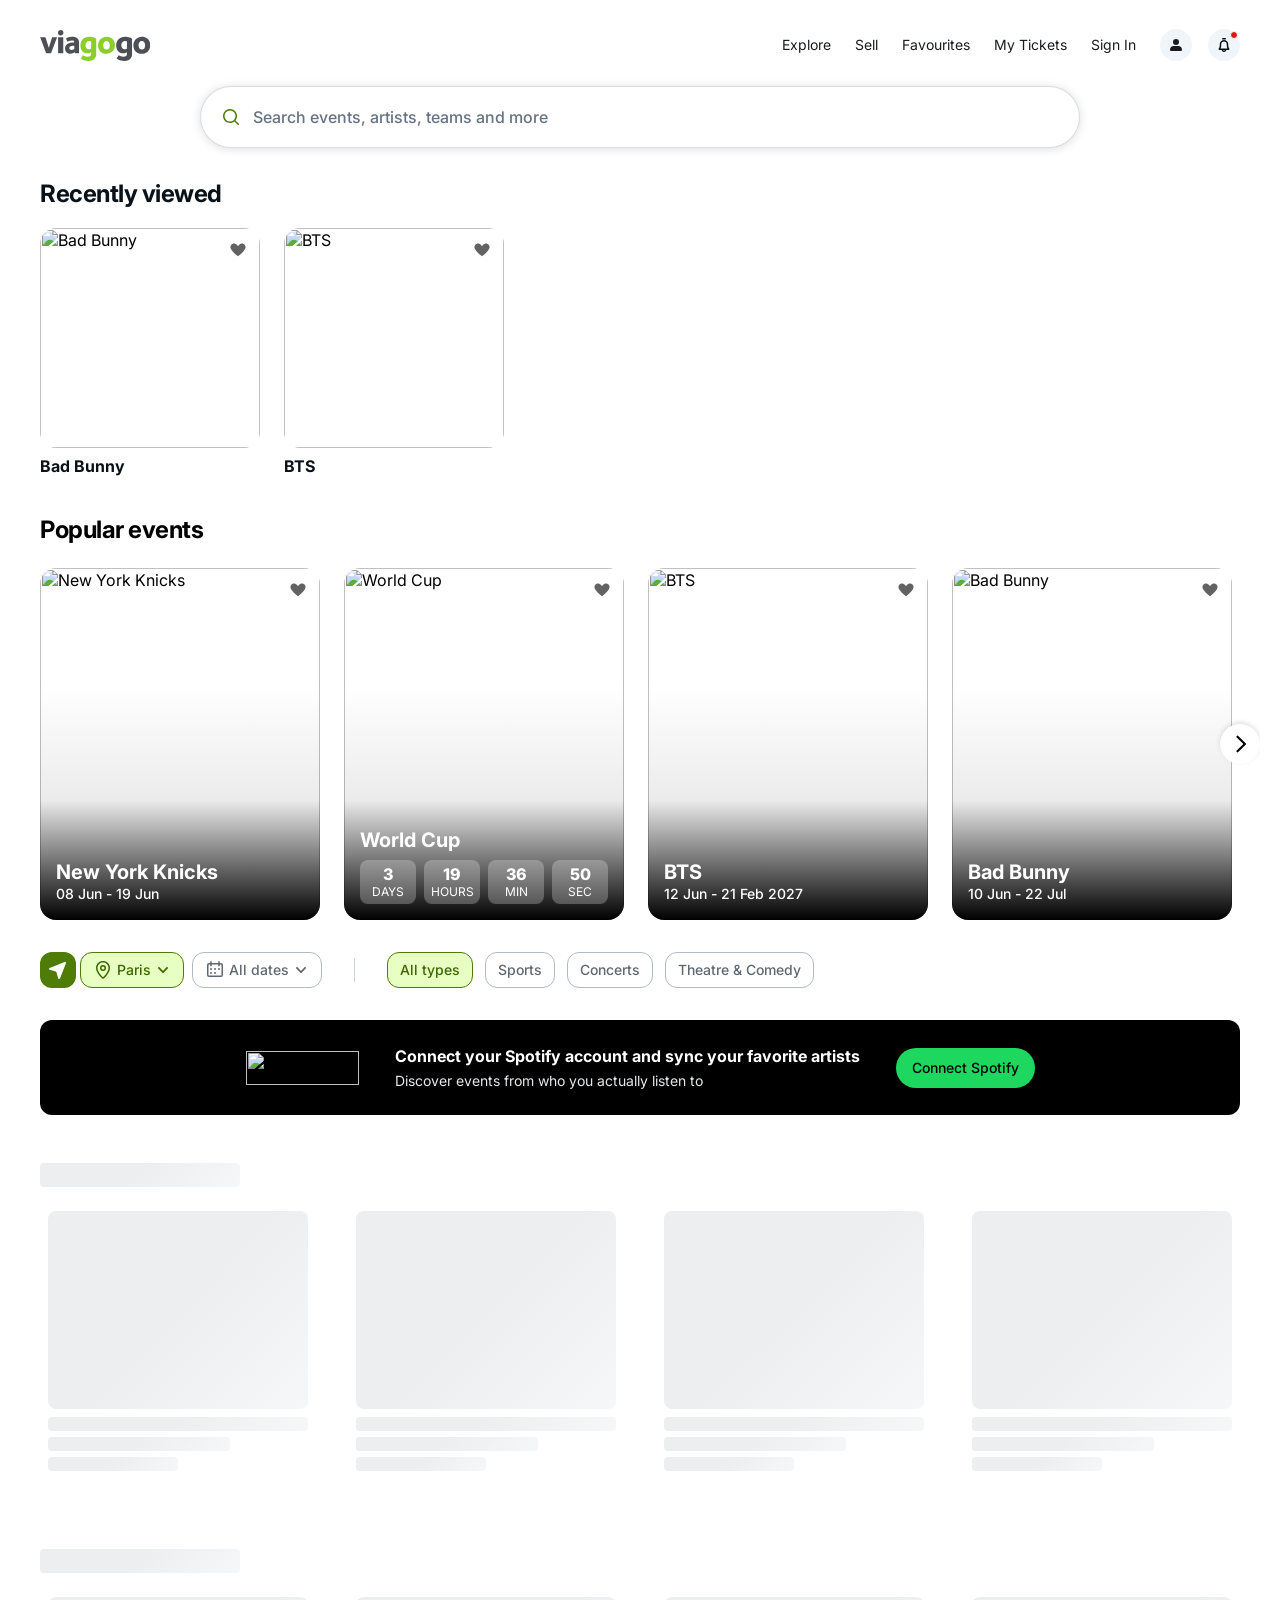
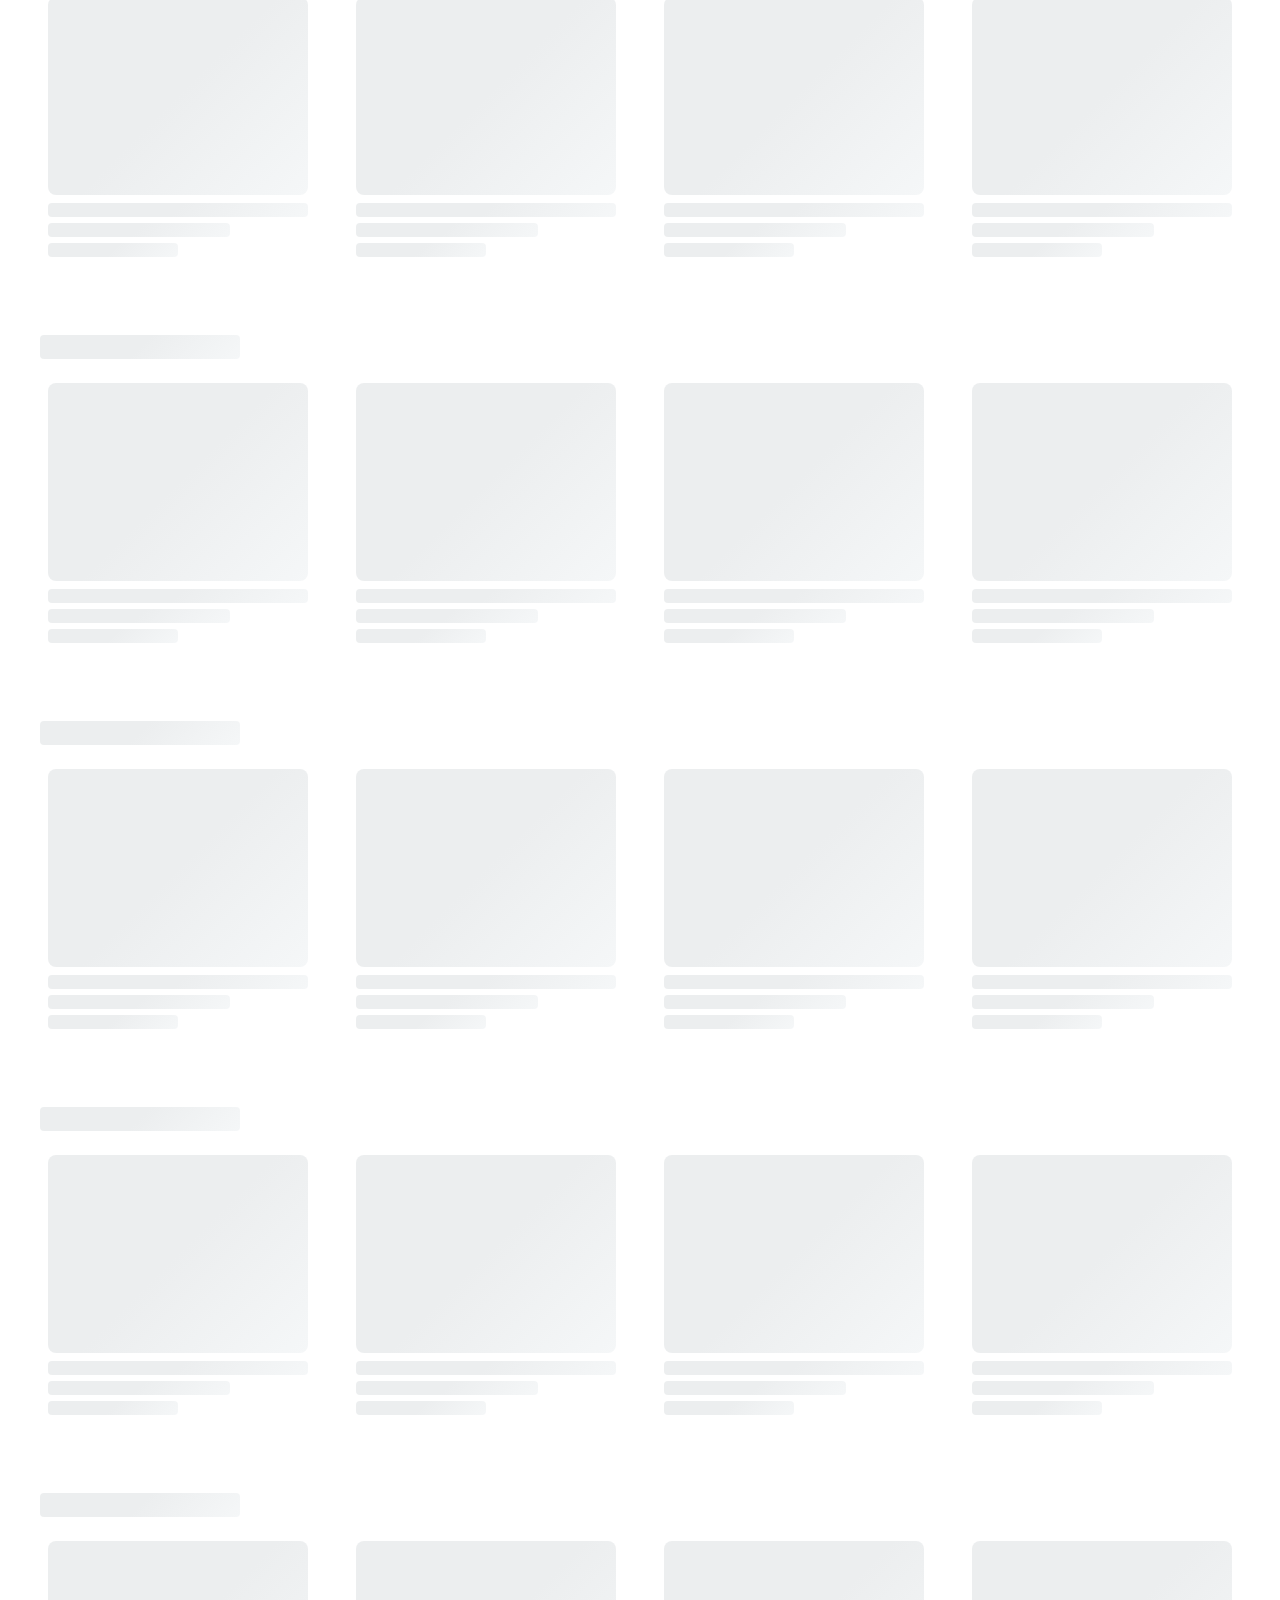
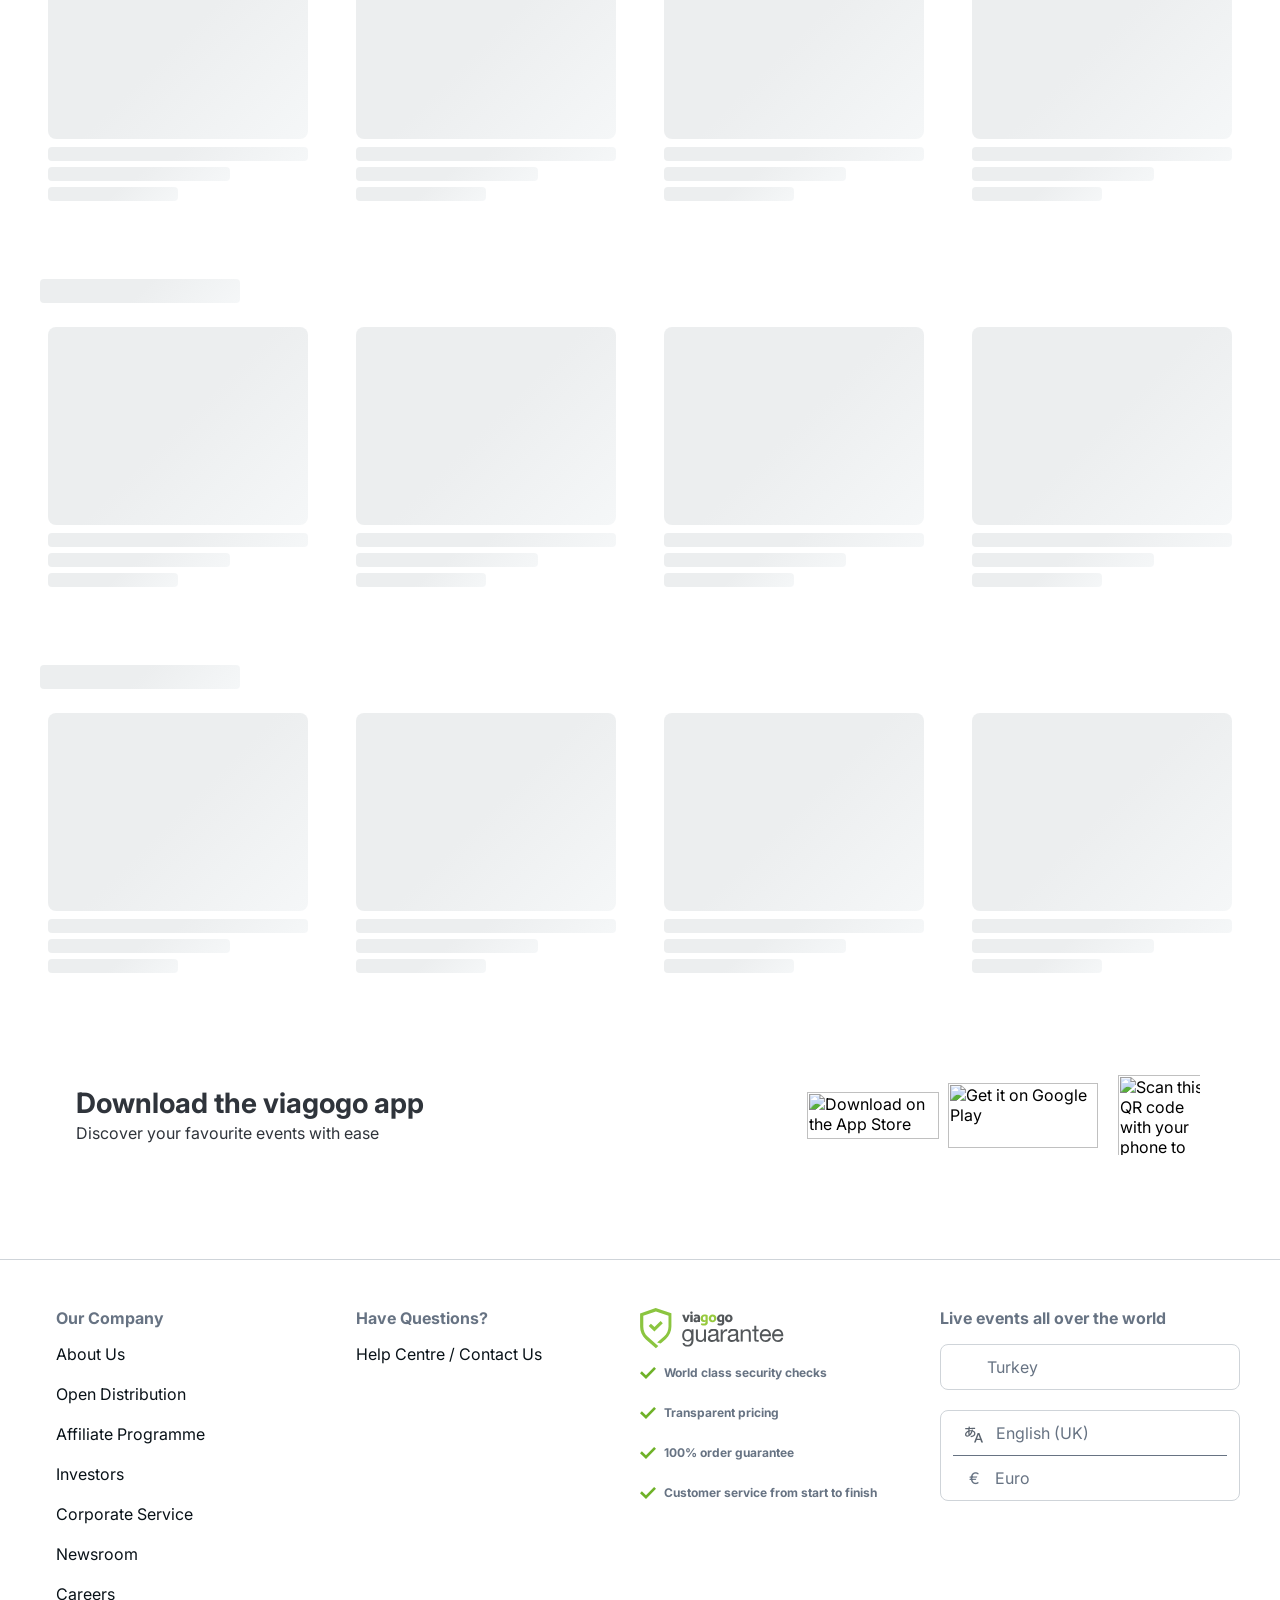
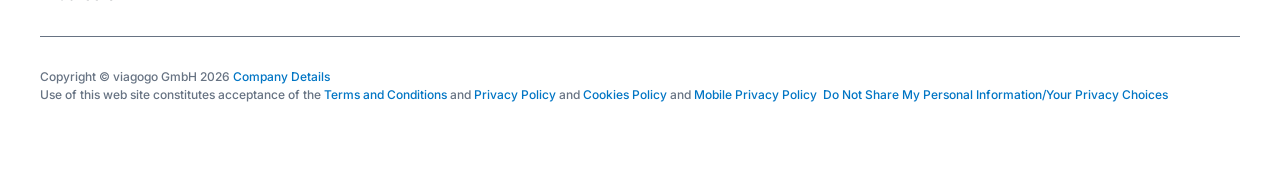
==== commit 8526c74e: "Revert custom homepage grid causing visual spam below footer; hide stray Edit button Pixel-perfect r" ====
--- a/index.html
+++ b/index.html
@@ -322,7 +322,7 @@
 
     <div id="app"><div class="sc-a2m3q5-0 jTzGqB"><header><div class="sc-2mhbn6-0 kmbSVi"><div class="bway-ePpzZm"></div><div class="bway-iFtlmO"><div class="sc-16edoyw-0"><div class="sc-oeezq jgWkco"><div><div class="sc-16edoyw-3 eBxNHh"><div class="bway-jTBMCa bway-gnkYel" data-testid="brand-logo" data-variant="default" style="max-height: 50px; max-width: 110.417px;"><a class="" href="index.html"><svg aria-labelledby="title desc" fill="none" height="50px" role="img" viewBox="0 0 111 48" width="110.41666666666667px" xmlns="http://www.w3.org/2000/svg" class="" aria-label="viagogo logo"><path d="M67.038 28.645c-2.08.003-3.445-1.685-3.447-4.414-.004-2.695 1.262-4.32 3.245-4.324 2.077-.002 3.348 1.753 3.35 4.418.001 2.695-1.133 4.318-3.148 4.32m-.011-12.895c-5.004.002-8.64 3.676-8.636 8.681.006 4.874 3.388 8.41 8.262 8.406 5.133-.004 8.736-3.647 8.73-8.81-.003-4.712-3.484-8.282-8.356-8.277M49.072 28.273c-1.755.002-3.314-1.394-3.317-4.061-.001-2.728 1.62-4.322 3.601-4.322 1.074 0 1.757.259 2.08.421l.007 7.212c-.067.033-.942.75-2.37.75m7.464-10.697c-.49-.258-3.447-1.814-7.086-1.808-5.425.001-8.833 3.904-8.827 8.679.002 3.8 2.151 7.956 7.349 7.954 2.176-.002 3.278-.945 3.475-1.078v1.238c.003 2.176-1.036 3.28-3.506 3.283-2.565.001-4.614-1.297-4.84-1.458l-2.045 3.218c.358.323 2.861 2.4 7.507 2.396 3.572-.004 5.392-1.434 6.204-2.249 1.914-1.883 1.782-3.767 1.78-5.78z" fill="#89CF28"></path><path d="M85.07 28.24c-1.756.002-3.316-1.394-3.318-4.057-.004-2.73 1.62-4.322 3.601-4.322 1.073-.004 1.755.255 2.08.418l.007 7.214c-.065.032-.94.746-2.37.748m7.461-10.695c-.49-.259-3.445-1.816-7.084-1.814-5.425.006-8.833 3.907-8.83 8.683.004 3.801 2.152 7.958 7.351 7.954 2.175-.002 3.281-.944 3.474-1.078l.002 1.236c.002 2.179-1.038 3.283-3.506 3.285-2.566.004-4.614-1.295-4.841-1.457l-2.045 3.216c.359.326 2.861 2.401 7.506 2.4 3.574-.004 5.392-1.435 6.205-2.25 1.913-1.882 1.782-3.767 1.78-5.783zm-61.038 11.49c-.845.003-2.016-.39-2.016-1.949 0-.648.26-1.071.552-1.363.94-.943 3.215-.881 4.449-.881l.005 3.282c-.164.097-1.235.91-2.99.912m6.455-11.343c-1.266-1.268-3.12-1.882-5.589-1.88-3.835.003-6.043 1.566-6.301 1.758l1.562 3.087c.195-.096 2.207-1.107 4.482-1.109 1.138 0 1.658.26 1.917.519.424.422.392.94.392 1.463h-.357c-1.69 0-8.87.006-8.864 5.951.002 3.084 1.985 5.26 5.234 5.26 2.534-.005 4.19-1.433 4.547-1.727v1.366l4.29-.004-.01-9.423c-.002-1.98.096-3.866-1.303-5.26m64.576 10.922c-2.079.002-3.447-1.686-3.45-4.416 0-2.693 1.266-4.32 3.246-4.323 2.079-.003 3.348 1.75 3.352 4.417.002 2.697-1.134 4.322-3.148 4.322m-.011-12.898c-5.003.006-8.641 3.681-8.637 8.685.005 4.871 3.387 8.41 8.261 8.404 5.135-.004 8.734-3.645 8.73-8.81-.001-4.712-3.483-8.283-8.354-8.279M20.819 9c-1.526.004-2.759 1.203-2.759 2.733a2.76 2.76 0 0 0 2.763 2.757c1.53-.002 2.73-1.239 2.729-2.762A2.703 2.703 0 0 0 20.819 9m-2.626 7.28.016 16.113 5.198-.004-.015-16.114zM8.881 26.652 5.494 16.292l-5.361.002L6.19 32.403l4.872-.002 6.127-16.12-5.005.004z" fill="#4C5055"></path></svg></a><span aria-level="1" class="bway-jYfgsR" role="heading">Tickets - Concert, Sport &amp;amp; Theatre Tickets | viagogo the Ticket Marketplace</span></div><div class="sc-16edoyw-2 eNqrtI"><div class="sc-19lw863-0 hrjpjM"><nav><ul class="sc-dmt7xq-0 eigOHe"></ul></nav></div></div><div class="sc-16edoyw-1 ejYvyF"><div class="sc-16edoyw-5 izFcfj" style="position: relative; z-index: 10;"><div class="sc-dtLLSo iWaGkw"><div class="sc-lbVvkl koNFka"><a class="sc-jrsJWq kOyZWS sc-gGLxEy bsIfcz" href="index.html">Explore</a></div></div></div><div class="sc-16edoyw-5 izFcfj" style="position: relative; z-index: 10;"><div class="sc-dtLLSo iWaGkw"><div class="sc-lbVvkl koNFka"><a class="sc-jrsJWq kOyZWS sc-gGLxEy bsIfcz" href="/selltickets"><span class="bway-fEVETB bway-bYPHwJ bway-dWjxxf bway-dWjxxu">Sell</span></a><div class="sc-ckTSur iYxMfV"><a href="/selltickets" class="sc-jrsJWq kOyZWS"><div class="sc-fbIWvQ jwvPXS">Sell Tickets</div></a><a href="/secure/myaccount/listings" class="sc-jrsJWq kOyZWS"><div class="sc-fbIWvQ jwvPXS"><span class="bway-fEVETB bway-bYPHwJ bway-dWjxxf bway-dWjxxu">My Tickets</span></div></a><a href="/secure/myaccount/sales" class="sc-jrsJWq kOyZWS"><div class="sc-fbIWvQ jwvPXS">My Sales</div></a></div></div></div></div><div class="sc-16edoyw-5 izFcfj" style="position: relative; z-index: 10;"><div class="sc-dtLLSo iWaGkw"><div class="sc-lbVvkl koNFka"><a class="sc-jrsJWq kOyZWS sc-gGLxEy bsIfcz" href="/favorites">Favourites</a></div></div></div><div class="sc-16edoyw-5 izFcfj" style="position: relative; z-index: 10;"><div class="sc-dtLLSo iWaGkw"><div class="sc-lbVvkl koNFka"><a class="sc-jrsJWq kOyZWS sc-gGLxEy bsIfcz" href="/secure/myaccount">My Tickets</a><div class="sc-ckTSur iYxMfV"><a href="/secure/myaccount/purchases" class="sc-jrsJWq kOyZWS"><div class="sc-fbIWvQ jwvPXS">Orders</div></a><a href="/secure/myaccount/listings" class="sc-jrsJWq kOyZWS"><div class="sc-fbIWvQ jwvPXS">My Listings</div></a><a href="/secure/myaccount/sales" class="sc-jrsJWq kOyZWS"><div class="sc-fbIWvQ jwvPXS">My Sales</div></a><a href="/secure/myaccount/payments" class="sc-jrsJWq kOyZWS"><div class="sc-fbIWvQ jwvPXS">Payments</div></a></div></div></div></div><div class="sc-16edoyw-5 izFcfj" style="position: relative; z-index: 10;"><div class="sc-dtLLSo iWaGkw"><div class="sc-lbVvkl koNFka"><a class="sc-jrsJWq kOyZWS sc-gGLxEy bsIfcz" href="/secure/login?ReturnUrl=https%3A%2F%2Fwww.viagogo.com.tr%2F">Sign In</a></div></div></div><div class="sc-ftml9m-0 duZIGv"><a href="/secure/login?ReturnUrl=https%3A%2F%2Fwww.viagogo.com.tr%2F" class="bway-jTBMCa bway-fEVETB bway-bYPHwJ bway-bYPHoc bway-emtrm bway-emtrl bway-kqkIZP bway-hAdeAP bway-kqkBNx bway-hAdeLJ bway-ciHJkk bway-krBsiw bway-cmlhom bway-krwQfC bway-oaADz bway-bvNmno bway-fNwqUA bway-bXzKcv bway-ljYWOi bway-fXZpbv bway-hziRTU bway-kbRouK bway-keheJM bway-hwSYyu bway-WtihN bway-eCTqmM bway-jlokZn" aria-label="Sign in" title="profile"><svg aria-labelledby="title desc" fill="none" height="16px" viewBox="0 0 16 16" width="16px" xmlns="http://www.w3.org/2000/svg" class="" role="graphics-symbol"><path clip-rule="evenodd" d="M8 8a3 3 0 1 0 0-6 3 3 0 0 0 0 6M2 13a4 4 0 0 1 4-4h4a4 4 0 0 1 4 4 1 1 0 0 1-1 1H3a1 1 0 0 1-1-1" fill="currentColor" fill-rule="evenodd"></path></svg></a><div class="bway-jTBMCa bway-fEVETB"><button class="bway-jTBMCa bway-fEVETB bway-bYPHwJ bway-bYPHoc bway-emtrm bway-emtrl bway-kqkIZP bway-hAdeAP bway-kqkBNx bway-hAdeLJ bway-ciHJkk bway-krBsiw bway-cmlhom bway-krwQfC bway-oaADz bway-bvNmno bway-fNwqUA bway-bXzKcv bway-ljYWOi bway-eCTqmM bway-fXZpbv bway-hziRTU bway-kbRouK bway-keheJM bway-hwSYyu bway-jlokZn" aria-label="Notifications, 1 unread" aria-expanded="false" aria-haspopup="dialog" type="button"><div class="bway-fEVETB bway-fTurkU bway-behWcG bway-fgXODn bway-euwOvN bway-iQDFlF bway-kNsgIi"><svg aria-labelledby="title desc" fill="none" height="16px" viewBox="0 0 16 16" width="16px" xmlns="http://www.w3.org/2000/svg" class="" role="graphics-symbol"><path d="M6 1.75A.75.75 0 0 1 6.75 1h2.5a.75.75 0 0 1 0 1.5h-2.5A.75.75 0 0 1 6 1.75" fill="currentColor"></path><path clip-rule="evenodd" d="m2.626 11.833-.005.01A.75.75 0 0 0 3.25 13h2.299a2.5 2.5 0 0 0 4.9-.001h2.3a.75.75 0 0 0 .63-1.157l-.006-.01-.035-.057-.13-.225c-.11-.195-.256-.47-.402-.79-.303-.662-.557-1.415-.557-2.011v-1.8C12.25 4.692 10.152 3 8 3S3.75 4.692 3.75 6.95v1.8c0 .596-.254 1.349-.557 2.011a11 11 0 0 1-.567 1.072M8 4.5c-1.486 0-2.75 1.174-2.75 2.45v1.8c0 .932-.37 1.93-.693 2.635l-.053.115h6.992l-.053-.115c-.322-.705-.693-1.703-.693-2.635v-1.8C10.75 5.674 9.486 4.5 8 4.5M7.134 13a1 1 0 0 0 1.732 0z" fill="currentColor" fill-rule="evenodd"></path></svg></div><div class="bway-jYfgsR bway-bnLOEv bway-bmTjtn bway-koincX bway-koindk bway-hziRTU bway-kbRouK bway-keheJM bway-hwSYyu bway-drbPab bway-coecOm bway-fCylZm bway-cqXSxU bway-fCuERY bway-jxEMOQ bway-dYiZtz bway-gnzSMn bway-iolsoY bway-uGWKT bway-deNfoH bway-sqUXx bway-deRHwx bway-kpbCZA bway-jJmhYB bway-eerhiT bway-iQDFlF bway-kNsgIi bway-ebEjRq bway-FRblo"></div></button><div aria-live="polite" aria-atomic="true" class="bway-jYfgsR bway-kogDyq bway-kogDyV bway-kqkIZP bway-hAdeAP bway-kqkBNx bway-hAdeLJ bway-kGHmTc bway-ctCEKc bway-kGHufS bway-ctCEyK bway-kjFaWU bway-kjEPjR bway-jtDyud bway-ciHJkk bway-krBsiw bway-cmlhom bway-krwQfC">1 new notification</div></div></div></div></div></div><div style="position: fixed; inset: 0px; background-color: rgba(0, 0, 0, 0.4); z-index: 9; opacity: 0; pointer-events: none; transition: opacity 100ms ease-in-out;"></div><div class="sc-oeezq jgWkco sc-16edoyw-4 loaCTG"><form role="search" action="/secure/search/process?" method="post"><input type="hidden" name="appname" value="viagogo-home.js"><input type="hidden" name="keyword" value=""><input type="hidden" name="searchguid" value="3B1E7F3F-19E7-4AFC-9E2C-A5F077B7D00A"><div><div class="sc-164kd1i-0 eptGfJ sc-pjf2ka-1 sc-pjf2ka-2 ieVRhw jXgMFn"><span class="sc-pjf2ka-3 kEyYZj"><svg aria-labelledby="title desc" fill="none" height="20px" viewBox="0 0 20 20" width="20px" xmlns="http://www.w3.org/2000/svg" class="" role="graphics-symbol"><title id="title">Search Loupe</title><desc id="desc">
     A Loupe Icon
-  </desc><path clip-rule="evenodd" d="M13.391 14.452a7 7 0 1 1 1.06-1.06l3.33 3.328a.75.75 0 1 1-1.061 1.06zM14.5 9a5.5 5.5 0 1 1-11 0 5.5 5.5 0 0 1 11 0" fill="currentColor" fill-rule="evenodd"></path></svg></span><input data-testid="tablet-mega-search-input" placeholder="Search events, artists, teams and more" class="sc-164kd1i-1 hWSeQm" value=""></div></div></form></div></div></div></div><div></div></div></header><div class="sc-fXgAZu eVUTIQ"><div class="sc-1tj3e7z-1 hkmbPV" style="overflow-x: hidden;"><div class="sc-oeezq cHrMfA sc-1tj3e7z-0 iNqazz"><main class="sc-mcpoo6-0 ghUoZz"><div><div><div id="popular-events-grid" class="sc-gtsrHU cJzxJv" style="display:flex;flex-wrap:wrap;gap:16px;padding:16px 0;"></div><div class="sc-gtsrHU cJzxJv"><div class="sc-hhIiOf dEsDZj"><div span="12" class="sc-eirqVw kFSFrr"><div class="sc-kgp7np-3 kaHanF"><div class="sc-kgp7np-0 hPxRGi">Recently viewed</div><button class="sc-bkbkJN khEWMf">Edit</button></div><div class="sc-cqgzlb-0 eavrvy"><div class="sc-cqgzlb-1 iZSlgZ"><div data-carousel-index="0" data-index="0"><div class="bway-jTBMCa bway-cGFOOL bway-dMMvtG bway-fXZpbv bway-fqvBue bway-fqvrbo bway-dWjxJA bway-dWjxtK bway-kuwQsx bway-jbvxCP bway-kwfaIH bway-iZNqtd bway-dYRhWt group"><div class="bway-jTBMCa bway-kuwQsx bway-jbvxCP bway-kwfaIH bway-iZNqtd bway-kjFaWU bway-kjEPjR bway-zdlLq"><div class="bway-jYfgsR bway-iADuvR bway-dMMvtG bway-gITetL bway-hMgsSf bway-hMgtcR bway-fPSCSl bway-dDVHGs bway-FDJHH bway-ijtAUt"><div class="bway-cohPWj bway-ahkVc"><button aria-label="Follow" class="sc-ln2vk9-3 rabAu"><div class="sc-ln2vk9-4 hWZBMu"><p class="sc-ln2vk9-2 sc-ln2vk9-5 sc-ln2vk9-6 haheqt feLvfT bwEFFN">Followed</p><p class="sc-ln2vk9-2 sc-ln2vk9-5 sc-ln2vk9-7 haheqt feLvfT frlgZB">Follow</p><p class="sc-ln2vk9-2 sc-ln2vk9-5 sc-ln2vk9-8 haheqt feLvfT cEHwVm">0</p></div><div class="sc-ln2vk9-0 iMEYPW bway-jTBMCa bway-bYPHwJ bway-hAdeMc bway-hAdeAK bway-gKQctb"><svg aria-labelledby="title desc" fill="none" height="20px" viewBox="0 0 20 20" width="20px" xmlns="http://www.w3.org/2000/svg" class="bway-bcSDrL" role="graphics-symbol"><path clip-rule="evenodd" d="M4.348 2.33C1.383 3.447.202 6.778 1.56 9.465 2.714 11.745 5.14 14.737 10 18c4.86-3.264 7.286-6.255 8.44-8.535 1.358-2.687.177-6.018-2.788-7.135-1.947-.735-3.52-.11-4.53.584A6 6 0 0 0 10 3.908a6 6 0 0 0-1.123-.994c-1.01-.694-2.582-1.319-4.529-.584m4.52 2.563.755.867a.5.5 0 0 0 .754 0l.754-.867c.46-.528 1.944-1.932 3.992-1.16A3.616 3.616 0 0 1 17.1 8.789c-.948 1.874-2.965 4.466-7.101 7.39-4.136-2.924-6.154-5.517-7.101-7.39a3.617 3.617 0 0 1 1.979-5.055c2.048-.772 3.53.632 3.99 1.16" fill="#fff" fill-rule="evenodd"></path><path clip-rule="evenodd" d="m8.869 4.893.754.867a.5.5 0 0 0 .754 0l.754-.867c.46-.528 1.944-1.932 3.992-1.16A3.616 3.616 0 0 1 17.1 8.789c-.948 1.874-2.965 4.466-7.101 7.39-4.136-2.924-6.154-5.517-7.101-7.39a3.617 3.617 0 0 1 1.979-5.055c2.047-.772 3.53.632 3.99 1.16" fill="#000" fill-opacity="0.38" fill-rule="evenodd"></path><path d="m8.869 4.893.754.867a.5.5 0 0 0 .754 0l.754-.867c.46-.528 1.944-1.932 3.992-1.16A3.616 3.616 0 0 1 17.1 8.789c-.948 1.874-2.965 4.466-7.101 7.39-4.136-2.924-6.154-5.517-7.101-7.39a3.617 3.617 0 0 1 1.979-5.055c2.047-.772 3.53.632 3.99 1.16" fill="#000" fill-opacity="0.38"></path></svg></div></button></div></div><img alt="Bad Bunny" class="sc-204wgd-6 cErtqe bway-GAlSP bway-gjlhJB bway-cqnbDw bway-kMmJJM bway-gqYEW bway-eNjSre bway-eNjJFQ bway-czMNnQ" src="https://media.stubhubstatic.com/stubhub-v2-catalog/d_vgg-defaultLogo.jpg/t_f-fs-0fv,q_auto:low,f_auto,c_fill,$w_280_mul_3,$h_180_mul_3/categories/45840/6581185"><div class=""></div></div><div class="bway-eCTqmM bway-eNjSre bway-eNjJFQ"><h3 class="bway-hEYtOD bway-cIUAdB bway-ggBJmy bway-jjASPD bway-fzpipP bway-fqvBuz" data-custom-color="true" style="--bway-component-heading-color: var(--bway-colors-text);">Bad Bunny</h3></div><a aria-label="Bad Bunny" aria-disabled="false" class="bway-fzEbLX bway-gwTpoJ bway-jYfgsR bway-bxBIFr bway-bcSDrL bway-hhbYfh bway-hghMRJ" href="artist.html"></a></div></div><div data-carousel-index="1" data-index="1"><div class="bway-jTBMCa bway-cGFOOL bway-dMMvtG bway-fXZpbv bway-fqvBue bway-fqvrbo bway-dWjxJA bway-dWjxtK bway-kuwQsx bway-jbvxCP bway-kwfaIH bway-iZNqtd bway-dYRhWt group"><div class="bway-jTBMCa bway-kuwQsx bway-jbvxCP bway-kwfaIH bway-iZNqtd bway-kjFaWU bway-kjEPjR bway-zdlLq"><div class="bway-jYfgsR bway-iADuvR bway-dMMvtG bway-gITetL bway-hMgsSf bway-hMgtcR bway-fPSCSl bway-dDVHGs bway-FDJHH bway-ijtAUt"><div class="bway-cohPWj bway-ahkVc"><button aria-label="Follow" class="sc-ln2vk9-3 rabAu"><div class="sc-ln2vk9-4 hWZBMu"><p class="sc-ln2vk9-2 sc-ln2vk9-5 sc-ln2vk9-6 haheqt feLvfT bwEFFN">Followed</p><p class="sc-ln2vk9-2 sc-ln2vk9-5 sc-ln2vk9-7 haheqt feLvfT frlgZB">Follow</p><p class="sc-ln2vk9-2 sc-ln2vk9-5 sc-ln2vk9-8 haheqt feLvfT cEHwVm">0</p></div><div class="sc-ln2vk9-0 iMEYPW bway-jTBMCa bway-bYPHwJ bway-hAdeMc bway-hAdeAK bway-gKQctb"><svg aria-labelledby="title desc" fill="none" height="20px" viewBox="0 0 20 20" width="20px" xmlns="http://www.w3.org/2000/svg" class="bway-bcSDrL" role="graphics-symbol"><path clip-rule="evenodd" d="M4.348 2.33C1.383 3.447.202 6.778 1.56 9.465 2.714 11.745 5.14 14.737 10 18c4.86-3.264 7.286-6.255 8.44-8.535 1.358-2.687.177-6.018-2.788-7.135-1.947-.735-3.52-.11-4.53.584A6 6 0 0 0 10 3.908a6 6 0 0 0-1.123-.994c-1.01-.694-2.582-1.319-4.529-.584m4.52 2.563.755.867a.5.5 0 0 0 .754 0l.754-.867c.46-.528 1.944-1.932 3.992-1.16A3.616 3.616 0 0 1 17.1 8.789c-.948 1.874-2.965 4.466-7.101 7.39-4.136-2.924-6.154-5.517-7.101-7.39a3.617 3.617 0 0 1 1.979-5.055c2.048-.772 3.53.632 3.99 1.16" fill="#fff" fill-rule="evenodd"></path><path clip-rule="evenodd" d="m8.869 4.893.754.867a.5.5 0 0 0 .754 0l.754-.867c.46-.528 1.944-1.932 3.992-1.16A3.616 3.616 0 0 1 17.1 8.789c-.948 1.874-2.965 4.466-7.101 7.39-4.136-2.924-6.154-5.517-7.101-7.39a3.617 3.617 0 0 1 1.979-5.055c2.047-.772 3.53.632 3.99 1.16" fill="#000" fill-opacity="0.38" fill-rule="evenodd"></path><path d="m8.869 4.893.754.867a.5.5 0 0 0 .754 0l.754-.867c.46-.528 1.944-1.932 3.992-1.16A3.616 3.616 0 0 1 17.1 8.789c-.948 1.874-2.965 4.466-7.101 7.39-4.136-2.924-6.154-5.517-7.101-7.39a3.617 3.617 0 0 1 1.979-5.055c2.047-.772 3.53.632 3.99 1.16" fill="#000" fill-opacity="0.38"></path></svg></div></button></div></div><img alt="BTS" class="sc-204wgd-6 cErtqe bway-GAlSP bway-gjlhJB bway-cqnbDw bway-kMmJJM bway-gqYEW bway-eNjSre bway-eNjJFQ bway-czMNnQ" src="https://media.stubhubstatic.com/stubhub-v2-catalog/d_vgg-defaultLogo.jpg/t_f-fs-0fv,q_auto:low,f_auto,c_fill,$w_280_mul_3,$h_180_mul_3/categories/33253/6563719"><div class=""></div></div><div class="bway-eCTqmM bway-eNjSre bway-eNjJFQ"><h3 class="bway-hEYtOD bway-cIUAdB bway-ggBJmy bway-jjASPD bway-fzpipP bway-fqvBuz" data-custom-color="true" style="--bway-component-heading-color: var(--bway-colors-text);">BTS</h3></div><a aria-label="BTS" aria-disabled="false" class="bway-fzEbLX bway-gwTpoJ bway-jYfgsR bway-bxBIFr bway-bcSDrL bway-hhbYfh bway-hghMRJ" href="/Konser-Biletleri/Pop-Rock/Asian-Pop/Korean-Pop/BTS-Biletleri"></a></div></div></div></div></div></div></div></div></div><div><h2 class="bway-hEYtOD bway-eaSvqy bway-ggBJmy bway-loPDgg" data-custom-color="false">Popular events</h2><div class="bway-fPSCSl bway-hyZZHG bway-iujNhp bway-cohPWj bway-cohPNt bway-dMMvtG bway-lnMGUd"><div class="sc-cqgzlb-0 CVsli"><div class="sc-cqgzlb-1 eXQYyo"><div data-carousel-index="0" data-index="0"><div class="bway-jTBMCa bway-cGFOOL bway-dMMvtG bway-fXZpbv bway-kqkIZP bway-kqkBNx bway-hAdeLJ bway-hAdeAP bway-kuwQsx bway-jbvxCP bway-kwfaIH bway-iZNqtd bway-dYRhWt group"><div class="bway-jTBMCa bway-kuwQsx bway-jbvxCP bway-kwfaIH bway-iZNqtd bway-kjFaWU bway-kjEPjR bway-zdlLq"><div class="bway-jYfgsR bway-iADuvR bway-dMMvtG bway-gITetL bway-hMgsSf bway-hMgtcR bway-fPSCSl bway-dDVHGs bway-FDJHH bway-ijtAUt"><div class="bway-cohPWj bway-ahkVc"><button aria-label="Follow" class="sc-ln2vk9-3 rabAu"><div class="sc-ln2vk9-4 hWZBMu"><p class="sc-ln2vk9-2 sc-ln2vk9-5 sc-ln2vk9-6 haheqt feLvfT bwEFFN">Followed</p><p class="sc-ln2vk9-2 sc-ln2vk9-5 sc-ln2vk9-7 haheqt feLvfT frlgZB">Follow</p><p class="sc-ln2vk9-2 sc-ln2vk9-5 sc-ln2vk9-8 haheqt feLvfT cEHwVm">0</p></div><div class="sc-ln2vk9-0 iMEYPW bway-jTBMCa bway-bYPHwJ bway-hAdeMc bway-hAdeAK bway-gKQctb"><svg aria-labelledby="title desc" fill="none" height="20px" viewBox="0 0 20 20" width="20px" xmlns="http://www.w3.org/2000/svg" class="bway-bcSDrL" role="graphics-symbol"><path clip-rule="evenodd" d="M4.348 2.33C1.383 3.447.202 6.778 1.56 9.465 2.714 11.745 5.14 14.737 10 18c4.86-3.264 7.286-6.255 8.44-8.535 1.358-2.687.177-6.018-2.788-7.135-1.947-.735-3.52-.11-4.53.584A6 6 0 0 0 10 3.908a6 6 0 0 0-1.123-.994c-1.01-.694-2.582-1.319-4.529-.584m4.52 2.563.755.867a.5.5 0 0 0 .754 0l.754-.867c.46-.528 1.944-1.932 3.992-1.16A3.616 3.616 0 0 1 17.1 8.789c-.948 1.874-2.965 4.466-7.101 7.39-4.136-2.924-6.154-5.517-7.101-7.39a3.617 3.617 0 0 1 1.979-5.055c2.048-.772 3.53.632 3.99 1.16" fill="#fff" fill-rule="evenodd"></path><path clip-rule="evenodd" d="m8.869 4.893.754.867a.5.5 0 0 0 .754 0l.754-.867c.46-.528 1.944-1.932 3.992-1.16A3.616 3.616 0 0 1 17.1 8.789c-.948 1.874-2.965 4.466-7.101 7.39-4.136-2.924-6.154-5.517-7.101-7.39a3.617 3.617 0 0 1 1.979-5.055c2.047-.772 3.53.632 3.99 1.16" fill="#000" fill-opacity="0.38" fill-rule="evenodd"></path><path d="m8.869 4.893.754.867a.5.5 0 0 0 .754 0l.754-.867c.46-.528 1.944-1.932 3.992-1.16A3.616 3.616 0 0 1 17.1 8.789c-.948 1.874-2.965 4.466-7.101 7.39-4.136-2.924-6.154-5.517-7.101-7.39a3.617 3.617 0 0 1 1.979-5.055c2.047-.772 3.53.632 3.99 1.16" fill="#000" fill-opacity="0.38"></path></svg></div></button></div></div><img alt="New York Knicks" class="sc-204wgd-6 cErtqe bway-GAlSP bway-gjlhJB bway-cqnbDw bway-kMmJJM bway-gqYEW bway-laXmmc bway-laXeRW bway-cLmRpE bway-cAMmcd" src="https://media.stubhubstatic.com/stubhub-v2-catalog/d_vgg-defaultLogo.jpg/q_auto,f_auto,c_fill,g_center,w_280,h_352,dpr_2.0/categories/5662/6428579"><div class="bway-jYfgsR bway-iADuvR bway-dMMvtN bway-dMMvtG bway-irclzX"></div></div><div class="bway-eCTqmM bway-laXmmc bway-laXeRW bway-jYfgsR bway-hhbYfh bway-cAMmcd bway-htxExB bway-htxyLT bway-VlyYl bway-VlzgD"><h2 class="bway-hEYtOD bway-eaSvqy bway-cDMLQI bway-gjBYOm bway-fzpipP bway-fqvBuz" data-custom-color="true" style="--bway-component-heading-color: var(--bway-colors-text-on-overlay);">New York Knicks</h2><p class="bway-fzDuiy bway-bUSGBO bway-rwpGF bway-jqgGgD" data-custom-color="true" style="--bway-component-text-color: var(--bway-colors-text-on-overlay);">08 Jun - 19 Jun</p></div><a aria-label="New York Knicks" aria-disabled="false" class="bway-fzEbLX bway-gwTpoJ bway-jYfgsR bway-bxBIFr bway-bcSDrL bway-hhbYfh bway-hghMRJ" href="/Spor-Biletleri/Basketbol/NBA/New-York-Knicks-Biletleri"></a></div></div><div data-carousel-index="1" data-index="1"><div class="bway-jTBMCa bway-cGFOOL bway-dMMvtG bway-fXZpbv bway-kqkIZP bway-kqkBNx bway-hAdeLJ bway-hAdeAP bway-kuwQsx bway-jbvxCP bway-kwfaIH bway-iZNqtd bway-dYRhWt group"><div class="bway-jTBMCa bway-kuwQsx bway-jbvxCP bway-kwfaIH bway-iZNqtd bway-kjFaWU bway-kjEPjR bway-zdlLq"><div class="bway-jYfgsR bway-iADuvR bway-dMMvtG bway-gITetL bway-hMgsSf bway-hMgtcR bway-fPSCSl bway-dDVHGs bway-FDJHH bway-ijtAUt"><div class="bway-cohPWj bway-ahkVc"><button aria-label="Follow" class="sc-ln2vk9-3 rabAu"><div class="sc-ln2vk9-4 hWZBMu"><p class="sc-ln2vk9-2 sc-ln2vk9-5 sc-ln2vk9-6 haheqt feLvfT bwEFFN">Followed</p><p class="sc-ln2vk9-2 sc-ln2vk9-5 sc-ln2vk9-7 haheqt feLvfT frlgZB">Follow</p><p class="sc-ln2vk9-2 sc-ln2vk9-5 sc-ln2vk9-8 haheqt feLvfT cEHwVm">0</p></div><div class="sc-ln2vk9-0 iMEYPW bway-jTBMCa bway-bYPHwJ bway-hAdeMc bway-hAdeAK bway-gKQctb"><svg aria-labelledby="title desc" fill="none" height="20px" viewBox="0 0 20 20" width="20px" xmlns="http://www.w3.org/2000/svg" class="bway-bcSDrL" role="graphics-symbol"><path clip-rule="evenodd" d="M4.348 2.33C1.383 3.447.202 6.778 1.56 9.465 2.714 11.745 5.14 14.737 10 18c4.86-3.264 7.286-6.255 8.44-8.535 1.358-2.687.177-6.018-2.788-7.135-1.947-.735-3.52-.11-4.53.584A6 6 0 0 0 10 3.908a6 6 0 0 0-1.123-.994c-1.01-.694-2.582-1.319-4.529-.584m4.52 2.563.755.867a.5.5 0 0 0 .754 0l.754-.867c.46-.528 1.944-1.932 3.992-1.16A3.616 3.616 0 0 1 17.1 8.789c-.948 1.874-2.965 4.466-7.101 7.39-4.136-2.924-6.154-5.517-7.101-7.39a3.617 3.617 0 0 1 1.979-5.055c2.048-.772 3.53.632 3.99 1.16" fill="#fff" fill-rule="evenodd"></path><path clip-rule="evenodd" d="m8.869 4.893.754.867a.5.5 0 0 0 .754 0l.754-.867c.46-.528 1.944-1.932 3.992-1.16A3.616 3.616 0 0 1 17.1 8.789c-.948 1.874-2.965 4.466-7.101 7.39-4.136-2.924-6.154-5.517-7.101-7.39a3.617 3.617 0 0 1 1.979-5.055c2.047-.772 3.53.632 3.99 1.16" fill="#000" fill-opacity="0.38" fill-rule="evenodd"></path><path d="m8.869 4.893.754.867a.5.5 0 0 0 .754 0l.754-.867c.46-.528 1.944-1.932 3.992-1.16A3.616 3.616 0 0 1 17.1 8.789c-.948 1.874-2.965 4.466-7.101 7.39-4.136-2.924-6.154-5.517-7.101-7.39a3.617 3.617 0 0 1 1.979-5.055c2.047-.772 3.53.632 3.99 1.16" fill="#000" fill-opacity="0.38"></path></svg></div></button></div></div><img alt="World Cup" class="sc-204wgd-6 cErtqe bway-GAlSP bway-gjlhJB bway-cqnbDw bway-kMmJJM bway-gqYEW bway-laXmmc bway-laXeRW bway-cLmRpE bway-cAMmcd" src="https://media.stubhubstatic.com/stubhub-v2-catalog/d_vgg-defaultLogo.jpg/q_auto,f_auto,c_pad,g_center,w_280,h_352,dpr_2.0,b_auto/categories/278322/6579691"><div class="bway-jYfgsR bway-iADuvR bway-dMMvtN bway-dMMvtG bway-irclzX"></div></div><div class="bway-eCTqmM bway-laXmmc bway-laXeRW bway-jYfgsR bway-hhbYfh bway-cAMmcd bway-htxExB bway-htxyLT bway-VlyYl bway-VlzgD"><h2 class="bway-hEYtOD bway-eaSvqy bway-cDMLQI bway-gjBYOm bway-fzpipP bway-fqvBuz" data-custom-color="true" style="--bway-component-heading-color: var(--bway-colors-text-on-overlay);">World Cup</h2><div class="bway-fPSCSl bway-eLQLw bway-dMMvtG bway-bYPHoc bway-bYPHwJ bway-fqvBue"><div class="bway-fgtpGS bway-cDKTgc bway-cBuZKC bway-fiJfVU bway-hvUVhB bway-khZJSc bway-conyTA bway-drBAFA bway-fPSCSl bway-epgfaW bway-bYPHoc bway-bYPHwJ bway-cZVKq bway-ePpAgm bway-dabvY bway-ePpzXU"><div class="bway-jjASPD bway-eRRAjY bway-fULHZs">3</div><div class="bway-frzikA bway-efCTVw bway-kyQsLF bway-fULHZs">DAYS</div></div><div class="bway-fgtpGS bway-cDKTgc bway-cBuZKC bway-fiJfVU bway-hvUVhB bway-khZJSc bway-conyTA bway-drBAFA bway-fPSCSl bway-epgfaW bway-bYPHoc bway-bYPHwJ bway-cZVKq bway-ePpAgm bway-dabvY bway-ePpzXU"><div class="bway-jjASPD bway-eRRAjY bway-fULHZs">19</div><div class="bway-frzikA bway-efCTVw bway-kyQsLF bway-fULHZs">HOURS</div></div><div class="bway-fgtpGS bway-cDKTgc bway-cBuZKC bway-fiJfVU bway-hvUVhB bway-khZJSc bway-conyTA bway-drBAFA bway-fPSCSl bway-epgfaW bway-bYPHoc bway-bYPHwJ bway-cZVKq bway-ePpAgm bway-dabvY bway-ePpzXU"><div class="bway-jjASPD bway-eRRAjY bway-fULHZs">36</div><div class="bway-frzikA bway-efCTVw bway-kyQsLF bway-fULHZs">MIN</div></div><div class="bway-fgtpGS bway-cDKTgc bway-cBuZKC bway-fiJfVU bway-hvUVhB bway-khZJSc bway-conyTA bway-drBAFA bway-fPSCSl bway-epgfaW bway-bYPHoc bway-bYPHwJ bway-cZVKq bway-ePpAgm bway-dabvY bway-ePpzXU"><div class="bway-jjASPD bway-eRRAjY bway-fULHZs">50</div><div class="bway-frzikA bway-efCTVw bway-kyQsLF bway-fULHZs">SEC</div></div></div></div><a aria-label="World Cup" aria-disabled="false" class="bway-fzEbLX bway-gwTpoJ bway-jYfgsR bway-bxBIFr bway-bcSDrL bway-hhbYfh bway-hghMRJ" href="/Spor-Biletleri/Futbol/Soccer-Tournament/Dunya-Kupasi-Biletleri"></a></div></div><div data-carousel-index="2" data-index="2"><div class="bway-jTBMCa bway-cGFOOL bway-dMMvtG bway-fXZpbv bway-kqkIZP bway-kqkBNx bway-hAdeLJ bway-hAdeAP bway-kuwQsx bway-jbvxCP bway-kwfaIH bway-iZNqtd bway-dYRhWt group"><div class="bway-jTBMCa bway-kuwQsx bway-jbvxCP bway-kwfaIH bway-iZNqtd bway-kjFaWU bway-kjEPjR bway-zdlLq"><div class="bway-jYfgsR bway-iADuvR bway-dMMvtG bway-gITetL bway-hMgsSf bway-hMgtcR bway-fPSCSl bway-dDVHGs bway-FDJHH bway-ijtAUt"><div class="bway-cohPWj bway-ahkVc"><button aria-label="Follow" class="sc-ln2vk9-3 rabAu"><div class="sc-ln2vk9-4 hWZBMu"><p class="sc-ln2vk9-2 sc-ln2vk9-5 sc-ln2vk9-6 haheqt feLvfT bwEFFN">Followed</p><p class="sc-ln2vk9-2 sc-ln2vk9-5 sc-ln2vk9-7 haheqt feLvfT frlgZB">Follow</p><p class="sc-ln2vk9-2 sc-ln2vk9-5 sc-ln2vk9-8 haheqt feLvfT cEHwVm">0</p></div><div class="sc-ln2vk9-0 iMEYPW bway-jTBMCa bway-bYPHwJ bway-hAdeMc bway-hAdeAK bway-gKQctb"><svg aria-labelledby="title desc" fill="none" height="20px" viewBox="0 0 20 20" width="20px" xmlns="http://www.w3.org/2000/svg" class="bway-bcSDrL" role="graphics-symbol"><path clip-rule="evenodd" d="M4.348 2.33C1.383 3.447.202 6.778 1.56 9.465 2.714 11.745 5.14 14.737 10 18c4.86-3.264 7.286-6.255 8.44-8.535 1.358-2.687.177-6.018-2.788-7.135-1.947-.735-3.52-.11-4.53.584A6 6 0 0 0 10 3.908a6 6 0 0 0-1.123-.994c-1.01-.694-2.582-1.319-4.529-.584m4.52 2.563.755.867a.5.5 0 0 0 .754 0l.754-.867c.46-.528 1.944-1.932 3.992-1.16A3.616 3.616 0 0 1 17.1 8.789c-.948 1.874-2.965 4.466-7.101 7.39-4.136-2.924-6.154-5.517-7.101-7.39a3.617 3.617 0 0 1 1.979-5.055c2.048-.772 3.53.632 3.99 1.16" fill="#fff" fill-rule="evenodd"></path><path clip-rule="evenodd" d="m8.869 4.893.754.867a.5.5 0 0 0 .754 0l.754-.867c.46-.528 1.944-1.932 3.992-1.16A3.616 3.616 0 0 1 17.1 8.789c-.948 1.874-2.965 4.466-7.101 7.39-4.136-2.924-6.154-5.517-7.101-7.39a3.617 3.617 0 0 1 1.979-5.055c2.047-.772 3.53.632 3.99 1.16" fill="#000" fill-opacity="0.38" fill-rule="evenodd"></path><path d="m8.869 4.893.754.867a.5.5 0 0 0 .754 0l.754-.867c.46-.528 1.944-1.932 3.992-1.16A3.616 3.616 0 0 1 17.1 8.789c-.948 1.874-2.965 4.466-7.101 7.39-4.136-2.924-6.154-5.517-7.101-7.39a3.617 3.617 0 0 1 1.979-5.055c2.047-.772 3.53.632 3.99 1.16" fill="#000" fill-opacity="0.38"></path></svg></div></button></div></div><img alt="BTS" class="sc-204wgd-6 cErtqe bway-GAlSP bway-gjlhJB bway-cqnbDw bway-kMmJJM bway-gqYEW bway-laXmmc bway-laXeRW bway-cLmRpE bway-cAMmcd" src="https://media.stubhubstatic.com/stubhub-v2-catalog/d_vgg-defaultLogo.jpg/q_auto,f_auto,c_fill,g_center,w_280,h_352,dpr_2.0/categories/33253/6563719"><div class="bway-jYfgsR bway-iADuvR bway-dMMvtN bway-dMMvtG bway-irclzX"></div></div><div class="bway-eCTqmM bway-laXmmc bway-laXeRW bway-jYfgsR bway-hhbYfh bway-cAMmcd bway-htxExB bway-htxyLT bway-VlyYl bway-VlzgD"><h2 class="bway-hEYtOD bway-eaSvqy bway-cDMLQI bway-gjBYOm bway-fzpipP bway-fqvBuz" data-custom-color="true" style="--bway-component-heading-color: var(--bway-colors-text-on-overlay);">BTS</h2><p class="bway-fzDuiy bway-bUSGBO bway-rwpGF bway-jqgGgD" data-custom-color="true" style="--bway-component-text-color: var(--bway-colors-text-on-overlay);">12 Jun - 21 Feb 2027</p></div><a aria-label="BTS" aria-disabled="false" class="bway-fzEbLX bway-gwTpoJ bway-jYfgsR bway-bxBIFr bway-bcSDrL bway-hhbYfh bway-hghMRJ" href="/Konser-Biletleri/Pop-Rock/Asian-Pop/Korean-Pop/BTS-Biletleri"></a></div></div><div data-carousel-index="3" data-index="3"><div class="bway-jTBMCa bway-cGFOOL bway-dMMvtG bway-fXZpbv bway-kqkIZP bway-kqkBNx bway-hAdeLJ bway-hAdeAP bway-kuwQsx bway-jbvxCP bway-kwfaIH bway-iZNqtd bway-dYRhWt group"><div class="bway-jTBMCa bway-kuwQsx bway-jbvxCP bway-kwfaIH bway-iZNqtd bway-kjFaWU bway-kjEPjR bway-zdlLq"><div class="bway-jYfgsR bway-iADuvR bway-dMMvtG bway-gITetL bway-hMgsSf bway-hMgtcR bway-fPSCSl bway-dDVHGs bway-FDJHH bway-ijtAUt"><div class="bway-cohPWj bway-ahkVc"><button aria-label="Follow" class="sc-ln2vk9-3 rabAu"><div class="sc-ln2vk9-4 hWZBMu"><p class="sc-ln2vk9-2 sc-ln2vk9-5 sc-ln2vk9-6 haheqt feLvfT bwEFFN">Followed</p><p class="sc-ln2vk9-2 sc-ln2vk9-5 sc-ln2vk9-7 haheqt feLvfT frlgZB">Follow</p><p class="sc-ln2vk9-2 sc-ln2vk9-5 sc-ln2vk9-8 haheqt feLvfT cEHwVm">0</p></div><div class="sc-ln2vk9-0 iMEYPW bway-jTBMCa bway-bYPHwJ bway-hAdeMc bway-hAdeAK bway-gKQctb"><svg aria-labelledby="title desc" fill="none" height="20px" viewBox="0 0 20 20" width="20px" xmlns="http://www.w3.org/2000/svg" class="bway-bcSDrL" role="graphics-symbol"><path clip-rule="evenodd" d="M4.348 2.33C1.383 3.447.202 6.778 1.56 9.465 2.714 11.745 5.14 14.737 10 18c4.86-3.264 7.286-6.255 8.44-8.535 1.358-2.687.177-6.018-2.788-7.135-1.947-.735-3.52-.11-4.53.584A6 6 0 0 0 10 3.908a6 6 0 0 0-1.123-.994c-1.01-.694-2.582-1.319-4.529-.584m4.52 2.563.755.867a.5.5 0 0 0 .754 0l.754-.867c.46-.528 1.944-1.932 3.992-1.16A3.616 3.616 0 0 1 17.1 8.789c-.948 1.874-2.965 4.466-7.101 7.39-4.136-2.924-6.154-5.517-7.101-7.39a3.617 3.617 0 0 1 1.979-5.055c2.048-.772 3.53.632 3.99 1.16" fill="#fff" fill-rule="evenodd"></path><path clip-rule="evenodd" d="m8.869 4.893.754.867a.5.5 0 0 0 .754 0l.754-.867c.46-.528 1.944-1.932 3.992-1.16A3.616 3.616 0 0 1 17.1 8.789c-.948 1.874-2.965 4.466-7.101 7.39-4.136-2.924-6.154-5.517-7.101-7.39a3.617 3.617 0 0 1 1.979-5.055c2.047-.772 3.53.632 3.99 1.16" fill="#000" fill-opacity="0.38" fill-rule="evenodd"></path><path d="m8.869 4.893.754.867a.5.5 0 0 0 .754 0l.754-.867c.46-.528 1.944-1.932 3.992-1.16A3.616 3.616 0 0 1 17.1 8.789c-.948 1.874-2.965 4.466-7.101 7.39-4.136-2.924-6.154-5.517-7.101-7.39a3.617 3.617 0 0 1 1.979-5.055c2.047-.772 3.53.632 3.99 1.16" fill="#000" fill-opacity="0.38"></path></svg></div></button></div></div><img alt="Bad Bunny" class="sc-204wgd-6 cErtqe bway-GAlSP bway-gjlhJB bway-cqnbDw bway-kMmJJM bway-gqYEW bway-laXmmc bway-laXeRW bway-cLmRpE bway-cAMmcd" src="https://media.stubhubstatic.com/stubhub-v2-catalog/d_vgg-defaultLogo.jpg/q_auto,f_auto,c_fill,g_center,w_280,h_352,dpr_2.0/categories/45840/6581185"><div class="bway-jYfgsR bway-iADuvR bway-dMMvtN bway-dMMvtG bway-irclzX"></div></div><div class="bway-eCTqmM bway-laXmmc bway-laXeRW bway-jYfgsR bway-hhbYfh bway-cAMmcd bway-htxExB bway-htxyLT bway-VlyYl bway-VlzgD"><h2 class="bway-hEYtOD bway-eaSvqy bway-cDMLQI bway-gjBYOm bway-fzpipP bway-fqvBuz" data-custom-color="true" style="--bway-component-heading-color: var(--bway-colors-text-on-overlay);">Bad Bunny</h2><p class="bway-fzDuiy bway-bUSGBO bway-rwpGF bway-jqgGgD" data-custom-color="true" style="--bway-component-text-color: var(--bway-colors-text-on-overlay);">10 Jun - 22 Jul</p></div><a aria-label="Bad Bunny" aria-disabled="false" class="bway-fzEbLX bway-gwTpoJ bway-jYfgsR bway-bxBIFr bway-bcSDrL bway-hhbYfh bway-hghMRJ" href="artist.html"></a></div></div><div data-carousel-index="4" data-index="4"><div class="bway-jTBMCa bway-cGFOOL bway-dMMvtG bway-fXZpbv bway-kqkIZP bway-kqkBNx bway-hAdeLJ bway-hAdeAP bway-kuwQsx bway-jbvxCP bway-kwfaIH bway-iZNqtd bway-dYRhWt group"><div class="bway-jTBMCa bway-kuwQsx bway-jbvxCP bway-kwfaIH bway-iZNqtd bway-kjFaWU bway-kjEPjR bway-zdlLq"><div class="bway-jYfgsR bway-iADuvR bway-dMMvtG bway-gITetL bway-hMgsSf bway-hMgtcR bway-fPSCSl bway-dDVHGs bway-FDJHH bway-ijtAUt"><div class="bway-cohPWj bway-ahkVc"><button aria-label="Follow" class="sc-ln2vk9-3 rabAu"><div class="sc-ln2vk9-4 hWZBMu"><p class="sc-ln2vk9-2 sc-ln2vk9-5 sc-ln2vk9-6 haheqt feLvfT bwEFFN">Followed</p><p class="sc-ln2vk9-2 sc-ln2vk9-5 sc-ln2vk9-7 haheqt feLvfT frlgZB">Follow</p><p class="sc-ln2vk9-2 sc-ln2vk9-5 sc-ln2vk9-8 haheqt feLvfT cEHwVm">0</p></div><div class="sc-ln2vk9-0 iMEYPW bway-jTBMCa bway-bYPHwJ bway-hAdeMc bway-hAdeAK bway-gKQctb"><svg aria-labelledby="title desc" fill="none" height="20px" viewBox="0 0 20 20" width="20px" xmlns="http://www.w3.org/2000/svg" class="bway-bcSDrL" role="graphics-symbol"><path clip-rule="evenodd" d="M4.348 2.33C1.383 3.447.202 6.778 1.56 9.465 2.714 11.745 5.14 14.737 10 18c4.86-3.264 7.286-6.255 8.44-8.535 1.358-2.687.177-6.018-2.788-7.135-1.947-.735-3.52-.11-4.53.584A6 6 0 0 0 10 3.908a6 6 0 0 0-1.123-.994c-1.01-.694-2.582-1.319-4.529-.584m4.52 2.563.755.867a.5.5 0 0 0 .754 0l.754-.867c.46-.528 1.944-1.932 3.992-1.16A3.616 3.616 0 0 1 17.1 8.789c-.948 1.874-2.965 4.466-7.101 7.39-4.136-2.924-6.154-5.517-7.101-7.39a3.617 3.617 0 0 1 1.979-5.055c2.048-.772 3.53.632 3.99 1.16" fill="#fff" fill-rule="evenodd"></path><path clip-rule="evenodd" d="m8.869 4.893.754.867a.5.5 0 0 0 .754 0l.754-.867c.46-.528 1.944-1.932 3.992-1.16A3.616 3.616 0 0 1 17.1 8.789c-.948 1.874-2.965 4.466-7.101 7.39-4.136-2.924-6.154-5.517-7.101-7.39a3.617 3.617 0 0 1 1.979-5.055c2.047-.772 3.53.632 3.99 1.16" fill="#000" fill-opacity="0.38" fill-rule="evenodd"></path><path d="m8.869 4.893.754.867a.5.5 0 0 0 .754 0l.754-.867c.46-.528 1.944-1.932 3.992-1.16A3.616 3.616 0 0 1 17.1 8.789c-.948 1.874-2.965 4.466-7.101 7.39-4.136-2.924-6.154-5.517-7.101-7.39a3.617 3.617 0 0 1 1.979-5.055c2.047-.772 3.53.632 3.99 1.16" fill="#000" fill-opacity="0.38"></path></svg></div></button></div></div><img alt="Ariana Grande" class="sc-204wgd-6 cErtqe bway-GAlSP bway-gjlhJB bway-cqnbDw bway-kMmJJM bway-gqYEW bway-laXmmc bway-laXeRW bway-cLmRpE bway-cAMmcd" src="https://media.stubhubstatic.com/stubhub-v2-catalog/d_vgg-defaultLogo.jpg/q_auto,f_auto,c_fill,g_center,w_280,h_352,dpr_2.0/categories/29492/6563931"><div class="bway-jYfgsR bway-iADuvR bway-dMMvtN bway-dMMvtG bway-irclzX"></div></div><div class="bway-eCTqmM bway-laXmmc bway-laXeRW bway-jYfgsR bway-hhbYfh bway-cAMmcd bway-htxExB bway-htxyLT bway-VlyYl bway-VlzgD"><h2 class="bway-hEYtOD bway-eaSvqy bway-cDMLQI bway-gjBYOm bway-fzpipP bway-fqvBuz" data-custom-color="true" style="--bway-component-heading-color: var(--bway-colors-text-on-overlay);">Ariana Grande</h2><p class="bway-fzDuiy bway-bUSGBO bway-rwpGF bway-jqgGgD" data-custom-color="true" style="--bway-component-text-color: var(--bway-colors-text-on-overlay);">09 Jun - 01 Sep</p></div><a aria-label="Ariana Grande" aria-disabled="false" class="bway-fzEbLX bway-gwTpoJ bway-jYfgsR bway-bxBIFr bway-bcSDrL bway-hhbYfh bway-hghMRJ" href="/Konser-Biletleri/Rock-ve-Pop/Ariana-Grande-Biletleri"></a></div></div><div data-carousel-index="5" data-index="5"><div class="bway-jTBMCa bway-cGFOOL bway-dMMvtG bway-fXZpbv bway-kqkIZP bway-kqkBNx bway-hAdeLJ bway-hAdeAP bway-kuwQsx bway-jbvxCP bway-kwfaIH bway-iZNqtd bway-dYRhWt group"><div class="bway-jTBMCa bway-kuwQsx bway-jbvxCP bway-kwfaIH bway-iZNqtd bway-kjFaWU bway-kjEPjR bway-zdlLq"><div class="bway-jYfgsR bway-iADuvR bway-dMMvtG bway-gITetL bway-hMgsSf bway-hMgtcR bway-fPSCSl bway-dDVHGs bway-FDJHH bway-ijtAUt"><div class="bway-cohPWj bway-ahkVc"><button aria-label="Follow" class="sc-ln2vk9-3 rabAu"><div class="sc-ln2vk9-4 hWZBMu"><p class="sc-ln2vk9-2 sc-ln2vk9-5 sc-ln2vk9-6 haheqt feLvfT bwEFFN">Followed</p><p class="sc-ln2vk9-2 sc-ln2vk9-5 sc-ln2vk9-7 haheqt feLvfT frlgZB">Follow</p><p class="sc-ln2vk9-2 sc-ln2vk9-5 sc-ln2vk9-8 haheqt feLvfT cEHwVm">0</p></div><div class="sc-ln2vk9-0 iMEYPW bway-jTBMCa bway-bYPHwJ bway-hAdeMc bway-hAdeAK bway-gKQctb"><svg aria-labelledby="title desc" fill="none" height="20px" viewBox="0 0 20 20" width="20px" xmlns="http://www.w3.org/2000/svg" class="bway-bcSDrL" role="graphics-symbol"><path clip-rule="evenodd" d="M4.348 2.33C1.383 3.447.202 6.778 1.56 9.465 2.714 11.745 5.14 14.737 10 18c4.86-3.264 7.286-6.255 8.44-8.535 1.358-2.687.177-6.018-2.788-7.135-1.947-.735-3.52-.11-4.53.584A6 6 0 0 0 10 3.908a6 6 0 0 0-1.123-.994c-1.01-.694-2.582-1.319-4.529-.584m4.52 2.563.755.867a.5.5 0 0 0 .754 0l.754-.867c.46-.528 1.944-1.932 3.992-1.16A3.616 3.616 0 0 1 17.1 8.789c-.948 1.874-2.965 4.466-7.101 7.39-4.136-2.924-6.154-5.517-7.101-7.39a3.617 3.617 0 0 1 1.979-5.055c2.048-.772 3.53.632 3.99 1.16" fill="#fff" fill-rule="evenodd"></path><path clip-rule="evenodd" d="m8.869 4.893.754.867a.5.5 0 0 0 .754 0l.754-.867c.46-.528 1.944-1.932 3.992-1.16A3.616 3.616 0 0 1 17.1 8.789c-.948 1.874-2.965 4.466-7.101 7.39-4.136-2.924-6.154-5.517-7.101-7.39a3.617 3.617 0 0 1 1.979-5.055c2.047-.772 3.53.632 3.99 1.16" fill="#000" fill-opacity="0.38" fill-rule="evenodd"></path><path d="m8.869 4.893.754.867a.5.5 0 0 0 .754 0l.754-.867c.46-.528 1.944-1.932 3.992-1.16A3.616 3.616 0 0 1 17.1 8.789c-.948 1.874-2.965 4.466-7.101 7.39-4.136-2.924-6.154-5.517-7.101-7.39a3.617 3.617 0 0 1 1.979-5.055c2.047-.772 3.53.632 3.99 1.16" fill="#000" fill-opacity="0.38"></path></svg></div></button></div></div><img alt="Colombia National Football Team" class="sc-204wgd-6 cErtqe bway-GAlSP bway-gjlhJB bway-cqnbDw bway-kMmJJM bway-gqYEW bway-laXmmc bway-laXeRW bway-cLmRpE bway-cAMmcd" src="https://media.stubhubstatic.com/stubhub-v2-catalog/d_vgg-defaultLogo.jpg/q_auto,f_auto,c_fill,g_center,w_280,h_352,dpr_2.0/categories/33502/6579858"><div class="bway-jYfgsR bway-iADuvR bway-dMMvtN bway-dMMvtG bway-irclzX"></div></div><div class="bway-eCTqmM bway-laXmmc bway-laXeRW bway-jYfgsR bway-hhbYfh bway-cAMmcd bway-htxExB bway-htxyLT bway-VlyYl bway-VlzgD"><h2 class="bway-hEYtOD bway-eaSvqy bway-cDMLQI bway-gjBYOm bway-fzpipP bway-fqvBuz" data-custom-color="true" style="--bway-component-heading-color: var(--bway-colors-text-on-overlay);">Colombia National Football Team</h2><p class="bway-fzDuiy bway-bUSGBO bway-rwpGF bway-jqgGgD" data-custom-color="true" style="--bway-component-text-color: var(--bway-colors-text-on-overlay);">17 Jun - 27 Jun</p></div><a aria-label="Colombia National Football Team" aria-disabled="false" class="bway-fzEbLX bway-gwTpoJ bway-jYfgsR bway-bxBIFr bway-bcSDrL bway-hhbYfh bway-hghMRJ" href="/Spor-Biletleri/Futbol/National-Teams/Kolombiya-Milli-Futbol-Takimi-Biletleri"></a></div></div><div data-carousel-index="6" data-index="6"><div class="bway-jTBMCa bway-cGFOOL bway-dMMvtG bway-fXZpbv bway-kqkIZP bway-kqkBNx bway-hAdeLJ bway-hAdeAP bway-kuwQsx bway-jbvxCP bway-kwfaIH bway-iZNqtd bway-dYRhWt group"><div class="bway-jTBMCa bway-kuwQsx bway-jbvxCP bway-kwfaIH bway-iZNqtd bway-kjFaWU bway-kjEPjR bway-zdlLq"><div class="bway-jYfgsR bway-iADuvR bway-dMMvtG bway-gITetL bway-hMgsSf bway-hMgtcR bway-fPSCSl bway-dDVHGs bway-FDJHH bway-ijtAUt"><div class="bway-cohPWj bway-ahkVc"><button aria-label="Follow" class="sc-ln2vk9-3 rabAu"><div class="sc-ln2vk9-4 hWZBMu"><p class="sc-ln2vk9-2 sc-ln2vk9-5 sc-ln2vk9-6 haheqt feLvfT bwEFFN">Followed</p><p class="sc-ln2vk9-2 sc-ln2vk9-5 sc-ln2vk9-7 haheqt feLvfT frlgZB">Follow</p><p class="sc-ln2vk9-2 sc-ln2vk9-5 sc-ln2vk9-8 haheqt feLvfT cEHwVm">0</p></div><div class="sc-ln2vk9-0 iMEYPW bway-jTBMCa bway-bYPHwJ bway-hAdeMc bway-hAdeAK bway-gKQctb"><svg aria-labelledby="title desc" fill="none" height="20px" viewBox="0 0 20 20" width="20px" xmlns="http://www.w3.org/2000/svg" class="bway-bcSDrL" role="graphics-symbol"><path clip-rule="evenodd" d="M4.348 2.33C1.383 3.447.202 6.778 1.56 9.465 2.714 11.745 5.14 14.737 10 18c4.86-3.264 7.286-6.255 8.44-8.535 1.358-2.687.177-6.018-2.788-7.135-1.947-.735-3.52-.11-4.53.584A6 6 0 0 0 10 3.908a6 6 0 0 0-1.123-.994c-1.01-.694-2.582-1.319-4.529-.584m4.52 2.563.755.867a.5.5 0 0 0 .754 0l.754-.867c.46-.528 1.944-1.932 3.992-1.16A3.616 3.616 0 0 1 17.1 8.789c-.948 1.874-2.965 4.466-7.101 7.39-4.136-2.924-6.154-5.517-7.101-7.39a3.617 3.617 0 0 1 1.979-5.055c2.048-.772 3.53.632 3.99 1.16" fill="#fff" fill-rule="evenodd"></path><path clip-rule="evenodd" d="m8.869 4.893.754.867a.5.5 0 0 0 .754 0l.754-.867c.46-.528 1.944-1.932 3.992-1.16A3.616 3.616 0 0 1 17.1 8.789c-.948 1.874-2.965 4.466-7.101 7.39-4.136-2.924-6.154-5.517-7.101-7.39a3.617 3.617 0 0 1 1.979-5.055c2.047-.772 3.53.632 3.99 1.16" fill="#000" fill-opacity="0.38" fill-rule="evenodd"></path><path d="m8.869 4.893.754.867a.5.5 0 0 0 .754 0l.754-.867c.46-.528 1.944-1.932 3.992-1.16A3.616 3.616 0 0 1 17.1 8.789c-.948 1.874-2.965 4.466-7.101 7.39-4.136-2.924-6.154-5.517-7.101-7.39a3.617 3.617 0 0 1 1.979-5.055c2.047-.772 3.53.632 3.99 1.16" fill="#000" fill-opacity="0.38"></path></svg></div></button></div></div><img alt="Noah Kahan" class="sc-204wgd-6 cErtqe bway-GAlSP bway-gjlhJB bway-cqnbDw bway-kMmJJM bway-gqYEW bway-laXmmc bway-laXeRW bway-cLmRpE bway-cAMmcd" src="https://media.stubhubstatic.com/stubhub-v2-catalog/d_vgg-defaultLogo.jpg/q_auto,f_auto,c_fill,g_center,w_280,h_352,dpr_2.0/categories/70763/6582979"><div class="bway-jYfgsR bway-iADuvR bway-dMMvtN bway-dMMvtG bway-irclzX"></div></div><div class="bway-eCTqmM bway-laXmmc bway-laXeRW bway-jYfgsR bway-hhbYfh bway-cAMmcd bway-htxExB bway-htxyLT bway-VlyYl bway-VlzgD"><h2 class="bway-hEYtOD bway-eaSvqy bway-cDMLQI bway-gjBYOm bway-fzpipP bway-fqvBuz" data-custom-color="true" style="--bway-component-heading-color: var(--bway-colors-text-on-overlay);">Noah Kahan</h2><p class="bway-fzDuiy bway-bUSGBO bway-rwpGF bway-jqgGgD" data-custom-color="true" style="--bway-component-text-color: var(--bway-colors-text-on-overlay);">11 Jun - 07 Dec</p></div><a aria-label="Noah Kahan" aria-disabled="false" class="bway-fzEbLX bway-gwTpoJ bway-jYfgsR bway-bxBIFr bway-bcSDrL bway-hhbYfh bway-hghMRJ" href="/Konser-Biletleri/Alternatif-ve-Indie/Noah-Kahan-Biletleri"></a></div></div><div data-carousel-index="7" data-index="7"><div class="bway-jTBMCa bway-cGFOOL bway-dMMvtG bway-fXZpbv bway-kqkIZP bway-kqkBNx bway-hAdeLJ bway-hAdeAP bway-kuwQsx bway-jbvxCP bway-kwfaIH bway-iZNqtd bway-dYRhWt group"><div class="bway-jTBMCa bway-kuwQsx bway-jbvxCP bway-kwfaIH bway-iZNqtd bway-kjFaWU bway-kjEPjR bway-zdlLq"><div class="bway-jYfgsR bway-iADuvR bway-dMMvtG bway-gITetL bway-hMgsSf bway-hMgtcR bway-fPSCSl bway-dDVHGs bway-FDJHH bway-ijtAUt"><div class="bway-cohPWj bway-ahkVc"><button aria-label="Follow" class="sc-ln2vk9-3 rabAu"><div class="sc-ln2vk9-4 hWZBMu"><p class="sc-ln2vk9-2 sc-ln2vk9-5 sc-ln2vk9-6 haheqt feLvfT bwEFFN">Followed</p><p class="sc-ln2vk9-2 sc-ln2vk9-5 sc-ln2vk9-7 haheqt feLvfT frlgZB">Follow</p><p class="sc-ln2vk9-2 sc-ln2vk9-5 sc-ln2vk9-8 haheqt feLvfT cEHwVm">0</p></div><div class="sc-ln2vk9-0 iMEYPW bway-jTBMCa bway-bYPHwJ bway-hAdeMc bway-hAdeAK bway-gKQctb"><svg aria-labelledby="title desc" fill="none" height="20px" viewBox="0 0 20 20" width="20px" xmlns="http://www.w3.org/2000/svg" class="bway-bcSDrL" role="graphics-symbol"><path clip-rule="evenodd" d="M4.348 2.33C1.383 3.447.202 6.778 1.56 9.465 2.714 11.745 5.14 14.737 10 18c4.86-3.264 7.286-6.255 8.44-8.535 1.358-2.687.177-6.018-2.788-7.135-1.947-.735-3.52-.11-4.53.584A6 6 0 0 0 10 3.908a6 6 0 0 0-1.123-.994c-1.01-.694-2.582-1.319-4.529-.584m4.52 2.563.755.867a.5.5 0 0 0 .754 0l.754-.867c.46-.528 1.944-1.932 3.992-1.16A3.616 3.616 0 0 1 17.1 8.789c-.948 1.874-2.965 4.466-7.101 7.39-4.136-2.924-6.154-5.517-7.101-7.39a3.617 3.617 0 0 1 1.979-5.055c2.048-.772 3.53.632 3.99 1.16" fill="#fff" fill-rule="evenodd"></path><path clip-rule="evenodd" d="m8.869 4.893.754.867a.5.5 0 0 0 .754 0l.754-.867c.46-.528 1.944-1.932 3.992-1.16A3.616 3.616 0 0 1 17.1 8.789c-.948 1.874-2.965 4.466-7.101 7.39-4.136-2.924-6.154-5.517-7.101-7.39a3.617 3.617 0 0 1 1.979-5.055c2.047-.772 3.53.632 3.99 1.16" fill="#000" fill-opacity="0.38" fill-rule="evenodd"></path><path d="m8.869 4.893.754.867a.5.5 0 0 0 .754 0l.754-.867c.46-.528 1.944-1.932 3.992-1.16A3.616 3.616 0 0 1 17.1 8.789c-.948 1.874-2.965 4.466-7.101 7.39-4.136-2.924-6.154-5.517-7.101-7.39a3.617 3.617 0 0 1 1.979-5.055c2.047-.772 3.53.632 3.99 1.16" fill="#000" fill-opacity="0.38"></path></svg></div></button></div></div><img alt="Savannah Bananas" class="sc-204wgd-6 cErtqe bway-GAlSP bway-gjlhJB bway-cqnbDw bway-kMmJJM bway-gqYEW bway-laXmmc bway-laXeRW bway-cLmRpE bway-cAMmcd" src="https://media.stubhubstatic.com/stubhub-v2-catalog/d_vgg-defaultLogo.jpg/q_auto,f_auto,c_fill,g_center,w_280,h_352,dpr_2.0/categories/429593/6561598"><div class="bway-jYfgsR bway-iADuvR bway-dMMvtN bway-dMMvtG bway-irclzX"></div></div><div class="bway-eCTqmM bway-laXmmc bway-laXeRW bway-jYfgsR bway-hhbYfh bway-cAMmcd bway-htxExB bway-htxyLT bway-VlyYl bway-VlzgD"><h2 class="bway-hEYtOD bway-eaSvqy bway-cDMLQI bway-gjBYOm bway-fzpipP bway-fqvBuz" data-custom-color="true" style="--bway-component-heading-color: var(--bway-colors-text-on-overlay);">Savannah Bananas</h2><p class="bway-fzDuiy bway-bUSGBO bway-rwpGF bway-jqgGgD" data-custom-color="true" style="--bway-component-text-color: var(--bway-colors-text-on-overlay);">11 Jun - 27 Sep</p></div><a aria-label="Savannah Bananas" aria-disabled="false" class="bway-fzEbLX bway-gwTpoJ bway-jYfgsR bway-bxBIFr bway-bcSDrL bway-hhbYfh bway-hghMRJ" href="/Spor-Biletleri/Beysbol/Savannah-Bananas-Biletleri"></a></div></div><div data-carousel-index="8" data-index="8"><div class="bway-jTBMCa bway-cGFOOL bway-dMMvtG bway-fXZpbv bway-kqkIZP bway-kqkBNx bway-hAdeLJ bway-hAdeAP bway-kuwQsx bway-jbvxCP bway-kwfaIH bway-iZNqtd bway-dYRhWt group"><div class="bway-jTBMCa bway-kuwQsx bway-jbvxCP bway-kwfaIH bway-iZNqtd bway-kjFaWU bway-kjEPjR bway-zdlLq"><div class="bway-jYfgsR bway-iADuvR bway-dMMvtG bway-gITetL bway-hMgsSf bway-hMgtcR bway-fPSCSl bway-dDVHGs bway-FDJHH bway-ijtAUt"><div class="bway-cohPWj bway-ahkVc"><button aria-label="Follow" class="sc-ln2vk9-3 rabAu"><div class="sc-ln2vk9-4 hWZBMu"><p class="sc-ln2vk9-2 sc-ln2vk9-5 sc-ln2vk9-6 haheqt feLvfT bwEFFN">Followed</p><p class="sc-ln2vk9-2 sc-ln2vk9-5 sc-ln2vk9-7 haheqt feLvfT frlgZB">Follow</p><p class="sc-ln2vk9-2 sc-ln2vk9-5 sc-ln2vk9-8 haheqt feLvfT cEHwVm">0</p></div><div class="sc-ln2vk9-0 iMEYPW bway-jTBMCa bway-bYPHwJ bway-hAdeMc bway-hAdeAK bway-gKQctb"><svg aria-labelledby="title desc" fill="none" height="20px" viewBox="0 0 20 20" width="20px" xmlns="http://www.w3.org/2000/svg" class="bway-bcSDrL" role="graphics-symbol"><path clip-rule="evenodd" d="M4.348 2.33C1.383 3.447.202 6.778 1.56 9.465 2.714 11.745 5.14 14.737 10 18c4.86-3.264 7.286-6.255 8.44-8.535 1.358-2.687.177-6.018-2.788-7.135-1.947-.735-3.52-.11-4.53.584A6 6 0 0 0 10 3.908a6 6 0 0 0-1.123-.994c-1.01-.694-2.582-1.319-4.529-.584m4.52 2.563.755.867a.5.5 0 0 0 .754 0l.754-.867c.46-.528 1.944-1.932 3.992-1.16A3.616 3.616 0 0 1 17.1 8.789c-.948 1.874-2.965 4.466-7.101 7.39-4.136-2.924-6.154-5.517-7.101-7.39a3.617 3.617 0 0 1 1.979-5.055c2.048-.772 3.53.632 3.99 1.16" fill="#fff" fill-rule="evenodd"></path><path clip-rule="evenodd" d="m8.869 4.893.754.867a.5.5 0 0 0 .754 0l.754-.867c.46-.528 1.944-1.932 3.992-1.16A3.616 3.616 0 0 1 17.1 8.789c-.948 1.874-2.965 4.466-7.101 7.39-4.136-2.924-6.154-5.517-7.101-7.39a3.617 3.617 0 0 1 1.979-5.055c2.047-.772 3.53.632 3.99 1.16" fill="#000" fill-opacity="0.38" fill-rule="evenodd"></path><path d="m8.869 4.893.754.867a.5.5 0 0 0 .754 0l.754-.867c.46-.528 1.944-1.932 3.992-1.16A3.616 3.616 0 0 1 17.1 8.789c-.948 1.874-2.965 4.466-7.101 7.39-4.136-2.924-6.154-5.517-7.101-7.39a3.617 3.617 0 0 1 1.979-5.055c2.047-.772 3.53.632 3.99 1.16" fill="#000" fill-opacity="0.38"></path></svg></div></button></div></div><img alt="Ye" class="sc-204wgd-6 cErtqe bway-GAlSP bway-gjlhJB bway-cqnbDw bway-kMmJJM bway-gqYEW bway-laXmmc bway-laXeRW bway-cLmRpE bway-cAMmcd" src="https://media.stubhubstatic.com/stubhub-v2-catalog/d_vgg-defaultLogo.jpg/q_auto,f_auto,c_fill,g_center,w_280,h_352,dpr_2.0/categories/4723/6589059"><div class="bway-jYfgsR bway-iADuvR bway-dMMvtN bway-dMMvtG bway-irclzX"></div></div><div class="bway-eCTqmM bway-laXmmc bway-laXeRW bway-jYfgsR bway-hhbYfh bway-cAMmcd bway-htxExB bway-htxyLT bway-VlyYl bway-VlzgD"><h2 class="bway-hEYtOD bway-eaSvqy bway-cDMLQI bway-gjBYOm bway-fzpipP bway-fqvBuz" data-custom-color="true" style="--bway-component-heading-color: var(--bway-colors-text-on-overlay);">Ye</h2><p class="bway-fzDuiy bway-bUSGBO bway-rwpGF bway-jqgGgD" data-custom-color="true" style="--bway-component-text-color: var(--bway-colors-text-on-overlay);">08 Jun - 07 Aug</p></div><a aria-label="Ye" aria-disabled="false" class="bway-fzEbLX bway-gwTpoJ bway-jYfgsR bway-bxBIFr bway-bcSDrL bway-hhbYfh bway-hghMRJ" href="/Konser-Biletleri/Rap-Hip-Hop-Reggae/Ye-Biletleri"></a></div></div><div data-carousel-index="9" data-index="9"><div class="bway-jTBMCa bway-cGFOOL bway-dMMvtG bway-fXZpbv bway-kqkIZP bway-kqkBNx bway-hAdeLJ bway-hAdeAP bway-kuwQsx bway-jbvxCP bway-kwfaIH bway-iZNqtd bway-dYRhWt group"><div class="bway-jTBMCa bway-kuwQsx bway-jbvxCP bway-kwfaIH bway-iZNqtd bway-kjFaWU bway-kjEPjR bway-zdlLq"><div class="bway-jYfgsR bway-iADuvR bway-dMMvtG bway-gITetL bway-hMgsSf bway-hMgtcR bway-fPSCSl bway-dDVHGs bway-FDJHH bway-ijtAUt"><div class="bway-cohPWj bway-ahkVc"><button aria-label="Follow" class="sc-ln2vk9-3 rabAu"><div class="sc-ln2vk9-4 hWZBMu"><p class="sc-ln2vk9-2 sc-ln2vk9-5 sc-ln2vk9-6 haheqt feLvfT bwEFFN">Followed</p><p class="sc-ln2vk9-2 sc-ln2vk9-5 sc-ln2vk9-7 haheqt feLvfT frlgZB">Follow</p><p class="sc-ln2vk9-2 sc-ln2vk9-5 sc-ln2vk9-8 haheqt feLvfT cEHwVm">0</p></div><div class="sc-ln2vk9-0 iMEYPW bway-jTBMCa bway-bYPHwJ bway-hAdeMc bway-hAdeAK bway-gKQctb"><svg aria-labelledby="title desc" fill="none" height="20px" viewBox="0 0 20 20" width="20px" xmlns="http://www.w3.org/2000/svg" class="bway-bcSDrL" role="graphics-symbol"><path clip-rule="evenodd" d="M4.348 2.33C1.383 3.447.202 6.778 1.56 9.465 2.714 11.745 5.14 14.737 10 18c4.86-3.264 7.286-6.255 8.44-8.535 1.358-2.687.177-6.018-2.788-7.135-1.947-.735-3.52-.11-4.53.584A6 6 0 0 0 10 3.908a6 6 0 0 0-1.123-.994c-1.01-.694-2.582-1.319-4.529-.584m4.52 2.563.755.867a.5.5 0 0 0 .754 0l.754-.867c.46-.528 1.944-1.932 3.992-1.16A3.616 3.616 0 0 1 17.1 8.789c-.948 1.874-2.965 4.466-7.101 7.39-4.136-2.924-6.154-5.517-7.101-7.39a3.617 3.617 0 0 1 1.979-5.055c2.048-.772 3.53.632 3.99 1.16" fill="#fff" fill-rule="evenodd"></path><path clip-rule="evenodd" d="m8.869 4.893.754.867a.5.5 0 0 0 .754 0l.754-.867c.46-.528 1.944-1.932 3.992-1.16A3.616 3.616 0 0 1 17.1 8.789c-.948 1.874-2.965 4.466-7.101 7.39-4.136-2.924-6.154-5.517-7.101-7.39a3.617 3.617 0 0 1 1.979-5.055c2.047-.772 3.53.632 3.99 1.16" fill="#000" fill-opacity="0.38" fill-rule="evenodd"></path><path d="m8.869 4.893.754.867a.5.5 0 0 0 .754 0l.754-.867c.46-.528 1.944-1.932 3.992-1.16A3.616 3.616 0 0 1 17.1 8.789c-.948 1.874-2.965 4.466-7.101 7.39-4.136-2.924-6.154-5.517-7.101-7.39a3.617 3.617 0 0 1 1.979-5.055c2.047-.772 3.53.632 3.99 1.16" fill="#000" fill-opacity="0.38"></path></svg></div></button></div></div><img alt="Morgan Wallen" class="sc-204wgd-6 cErtqe bway-GAlSP bway-gjlhJB bway-cqnbDw bway-kMmJJM bway-gqYEW bway-laXmmc bway-laXeRW bway-cLmRpE bway-cAMmcd" src="https://media.stubhubstatic.com/stubhub-v2-catalog/d_vgg-defaultLogo.jpg/q_auto,f_auto,c_fill,g_center,w_280,h_352,dpr_2.0/categories/58950/6437782"><div class="bway-jYfgsR bway-iADuvR bway-dMMvtN bway-dMMvtG bway-irclzX"></div></div><div class="bway-eCTqmM bway-laXmmc bway-laXeRW bway-jYfgsR bway-hhbYfh bway-cAMmcd bway-htxExB bway-htxyLT bway-VlyYl bway-VlzgD"><h2 class="bway-hEYtOD bway-eaSvqy bway-cDMLQI bway-gjBYOm bway-fzpipP bway-fqvBuz" data-custom-color="true" style="--bway-component-heading-color: var(--bway-colors-text-on-overlay);">Morgan Wallen</h2><p class="bway-fzDuiy bway-bUSGBO bway-rwpGF bway-jqgGgD" data-custom-color="true" style="--bway-component-text-color: var(--bway-colors-text-on-overlay);">19 Jun - 01 Aug</p></div><a aria-label="Morgan Wallen" aria-disabled="false" class="bway-fzEbLX bway-gwTpoJ bway-jYfgsR bway-bxBIFr bway-bcSDrL bway-hhbYfh bway-hghMRJ" href="/Konser-Biletleri/Country/Morgan-Wallen-Biletleri"></a></div></div></div><button class="sc-8g4pfe-0 gJvxhU responsive-carousel-next" aria-label="next page"><svg aria-labelledby="title desc" fill="none" height="24px" viewBox="0 0 20 20" width="24px" xmlns="http://www.w3.org/2000/svg" class="" role="graphics-symbol"><path clip-rule="evenodd" d="M7.258 3.269a.9.9 0 0 0 .01 1.273l5.368 5.28c.1.098.1.258 0 .356l-5.367 5.28a.9.9 0 0 0 1.262 1.284l6.2-6.1a.9.9 0 0 0 0-1.283l-6.2-6.1a.9.9 0 0 0-1.273.01" fill="currentColor" fill-rule="evenodd"></path></svg></button></div></div></div><div><section class="sc-1ddtme9-0 sc-1ddtme9-1 bQMmYA ebqiA-D"><section class="sc-1ddtme9-0 sc-1ddtme9-2 bQMmYA cwsHQp"><div class="sc-rmhhp-0 dsjCHC"><div class="sc-4iqwiz-1 QGsoL"><div class="sc-4iqwiz-0 kUqKzm"><div class="sc-1ddtme9-3 GsOMo"><div><span class="sc-da0ywe-1 cuKSPV"><span class="sc-gcfuvv-0 hnuBBB"><button aria-label="Use my location" aria-disabled="false" class="bway-eZkBeB bway-fwWCnU bway-jRSzN bway-fbkkEa bway-bXemEa bway-jGrlTZ bway-cMXEqZ bway-egBnhE bway-ehCElx bway-bWkChe bway-ihoMFK bway-eUfDa bway-eUfCR" type="button"><span class="bway-lhMDXW bway-caTxBX bway-bHcPxy bway-dEMJbt bway-ivNXjZ bway-jAVsfy bway-lmHaav bway-FuAOC bway-hXByTB bway-bsmWMN"><svg aria-labelledby="title desc" fill="none" height="20px" viewBox="0 0 20 20" width="20px" xmlns="http://www.w3.org/2000/svg" class="" role="graphics-symbol"><path d="M16.633 2.071c.811-.317 1.612.482 1.297 1.293l-5.845 14.999-.075.155c-.399.676-1.418.632-1.756-.076l-.062-.162-1.749-5.995a1 1 0 0 0-.556-.636l-.12-.043-6.05-1.79c-.914-.27-.968-1.543-.08-1.89z" fill="currentColor"></path></svg></span></button></span></span><span class="sc-da0ywe-1 hiAEkf"><div tabindex="0" role="combobox" aria-label="Filter by location" aria-expanded="false" class="sc-iwajpp ehsxjq"><svg viewBox="0 0 20 20" xmlns="http://www.w3.org/2000/svg" role="presentation" width="20px" height="20px" fill="currentColor" class="sc-hKFxyK lcCPsN"><path fill="currentColor" d="m9.517 18.825.483-.574.483.574a.75.75 0 0 1-.966 0"></path><path fill="currentColor" fill-rule="evenodd" d="M10 11a3 3 0 1 0 0-6 3 3 0 0 0 0 6m1.5-3a1.5 1.5 0 1 1-3 0 1.5 1.5 0 0 1 3 0" clip-rule="evenodd"></path><path fill="currentColor" fill-rule="evenodd" d="m9.517 18.825.483-.574.483.574.006-.005.016-.014.057-.049q.075-.064.208-.184a26.968 26.968 0 0 0 2.94-3.132c1.584-1.991 3.287-4.778 3.287-7.651 0-2.036-1-3.815-2.249-4.968C13.478 1.65 11.768 1 9.997 1s-3.482.649-4.752 1.82C3.995 3.977 3 5.755 3 7.79c0 2.873 1.704 5.66 3.288 7.652a27 27 0 0 0 2.942 3.132l.265.233.016.014.004.004zM6.263 3.924c.98-.905 2.323-1.423 3.734-1.423 1.41 0 2.753.518 3.734 1.423 1.001.924 1.767 2.324 1.767 3.866 0 2.337-1.421 4.78-2.961 6.718A25.5 25.5 0 0 1 10 17.245a25.491 25.491 0 0 1-2.538-2.737C5.922 12.57 4.5 10.126 4.5 7.788c0-1.543.762-2.941 1.763-3.865" clip-rule="evenodd"></path></svg><div class="sc-bCwfaA bkEixc">Paris</div><svg viewBox="0 0 16 16" xmlns="http://www.w3.org/2000/svg" role="presentation" width="16px" height="16px" fill="currentColor" class="sc-hKFxyK lcCPsN"><path fill="currentColor" fill-rule="evenodd" d="M3.271 5.256a.9.9 0 0 1 1.273.015l3.277 3.357c.098.1.26.1.358 0l3.277-3.357a.9.9 0 1 1 1.288 1.258l-4.1 4.2a.9.9 0 0 1-1.288 0l-4.1-4.2a.9.9 0 0 1 .015-1.273" clip-rule="evenodd"></path></svg></div></span></div><div><div role="presentation" class="sc-hpctju-1 yXPJk"><div tabindex="0" role="combobox" aria-label="Filter by date" aria-expanded="false" class="sc-iwajpp bvMXTy"><svg viewBox="0 0 20 20" xmlns="http://www.w3.org/2000/svg" role="presentation" width="20px" height="20px" fill="currentColor" class="sc-hKFxyK lcCPsN"><path fill="currentColor" d="M6 10a1 1 0 1 0 0-2 1 1 0 0 0 0 2M7 13a1 1 0 1 1-2 0 1 1 0 0 1 2 0M10 14a1 1 0 1 0 0-2 1 1 0 0 0 0 2M11 9a1 1 0 1 1-2 0 1 1 0 0 1 2 0M14 10a1 1 0 1 0 0-2 1 1 0 0 0 0 2"></path><path fill="currentColor" fill-rule="evenodd" d="M6.75 1.75a.75.75 0 0 0-1.5 0V3H4a2 2 0 0 0-2 2v10a2 2 0 0 0 2 2h12a2 2 0 0 0 2-2V5a2 2 0 0 0-2-2h-1.25V1.75a.75.75 0 0 0-1.5 0V3h-6.5zm6.5 4V4.5h-6.5v1.25a.75.75 0 0 1-1.5 0V4.5H4a.5.5 0 0 0-.5.5v10a.5.5 0 0 0 .5.5h12a.5.5 0 0 0 .5-.5V5a.5.5 0 0 0-.5-.5h-1.25v1.25a.75.75 0 0 1-1.5 0" clip-rule="evenodd"></path></svg><div class="sc-bCwfaA bkEixc">All dates</div><svg viewBox="0 0 16 16" xmlns="http://www.w3.org/2000/svg" role="presentation" width="16px" height="16px" fill="currentColor" class="sc-hKFxyK lcCPsN"><path fill="currentColor" fill-rule="evenodd" d="M3.271 5.256a.9.9 0 0 1 1.273.015l3.277 3.357c.098.1.26.1.358 0l3.277-3.357a.9.9 0 1 1 1.288 1.258l-4.1 4.2a.9.9 0 0 1-1.288 0l-4.1-4.2a.9.9 0 0 1 .015-1.273" clip-rule="evenodd"></path></svg></div></div></div></div></div></div></div></section><div class="sc-1aq3y2b-1 kMmRVQ"></div><section class="sc-1ddtme9-0 sc-1ddtme9-2 bQMmYA cwsHQp"><div class="sc-rmhhp-0 dsjCHC"><div class="sc-4iqwiz-1 QGsoL"><div class="sc-4iqwiz-0 kUqKzm"><div class="sc-1aq3y2b-0 gwAKRv"><div tabindex="0" role="checkbox" aria-checked="true" class="sc-iwajpp ehsxjq"><div class="sc-bCwfaA bkEixc">All types</div></div><div tabindex="0" role="checkbox" aria-checked="false" class="sc-iwajpp bvMXTy"><div class="sc-bCwfaA bkEixc">Sports</div></div><div tabindex="0" role="checkbox" aria-checked="false" class="sc-iwajpp bvMXTy"><div class="sc-bCwfaA bkEixc">Concerts</div></div><div tabindex="0" role="checkbox" aria-checked="false" class="sc-iwajpp bvMXTy"><div class="sc-bCwfaA bkEixc">Theatre &amp; Comedy</div></div></div></div></div></div></section></section></div><div class="sc-1oq6nj7-0 fGNUTp"><div class="sc-a6mtey-0 capOWY"><img alt="Spotify Logo" src="https://img.vggcdn.net/img/spotify/Spotify_Logo_RGB_Green.png" class="sc-204wgd-6 iAMqaa"><div class="sc-a6mtey-1 fDnbvq"><p>Connect your Spotify account and sync your favorite artists</p><p>Discover events from who you actually listen to</p></div><a class="sc-jrsJWq kOyZWS sc-fyjyb5-0 eAeVVO" href="/secure/login?ReturnUrl=%2FBrowse%2FSpotify%2FRedirect">Connect Spotify</a></div></div><div><div class="bway-Vlzpt bway-hAdeNG bway-dMMvtG bway-kjFaWU bway-kjEPjR" aria-hidden="true"><div class="bway-gTnEAZ bway-ejATrg bway-fjrCRN bway-bXXKtw bway-bvkuII bway-bqhCTy bway-eZUjsq bway-gsTCXQ bway-eYlZcg bway-guBKhC bway-jtewBZ bway-czwTHF bway-htxyLO"></div><div class="bway-fPSCSl bway-VlyUk bway-VlyUB bway-gtsUgC bway-czysrX"><div class="bway-kGOoNz bway-egnHkb bway-bCybOp bway-fqvBue bway-fqvrbo bway-dWjxJA bway-dWjxtK bway-hfAKnv bway-ftEQyV bway-hjbXSV bway-fqdFZT bway-dfsiKZ bway-ibPIQk"><div class="bway-gTnEAZ bway-ejATrg bway-fjrCRN bway-bXXKtw bway-bvkuII bway-bqhCTy bway-fgtpGS bway-cDKTgc bway-fiJfVU bway-cBuZKC bway-dMMvtG bway-fqvrbl bway-daIdGj bway-bWMgeE"></div><div class="bway-gTnEAZ bway-ejATrg bway-fjrCRN bway-bXXKtw bway-bvkuII bway-bqhCTy bway-eZUjsq bway-gsTCXQ bway-eYlZcg bway-guBKhC bway-ksjzmV bway-dMMvtG bway-bukDVa"></div><div class="bway-gTnEAZ bway-ejATrg bway-fjrCRN bway-bXXKtw bway-bvkuII bway-bqhCTy bway-eZUjsq bway-gsTCXQ bway-eYlZcg bway-guBKhC bway-ksjzmV bway-dMMvtG bway-bukDVa" style="width: 70%;"></div><div class="bway-gTnEAZ bway-ejATrg bway-fjrCRN bway-bXXKtw bway-bvkuII bway-bqhCTy bway-eZUjsq bway-gsTCXQ bway-eYlZcg bway-guBKhC bway-ksjzmV bway-dMMvtG bway-bukDVa" style="width: 50%;"></div></div><div class="bway-kGOoNz bway-egnHkb bway-bCybOp bway-fqvBue bway-fqvrbo bway-dWjxJA bway-dWjxtK bway-hfAKnv bway-ftEQyV bway-hjbXSV bway-fqdFZT bway-dfsiKZ bway-ibPIQk"><div class="bway-gTnEAZ bway-ejATrg bway-fjrCRN bway-bXXKtw bway-bvkuII bway-bqhCTy bway-fgtpGS bway-cDKTgc bway-fiJfVU bway-cBuZKC bway-dMMvtG bway-fqvrbl bway-daIdGj bway-bWMgeE"></div><div class="bway-gTnEAZ bway-ejATrg bway-fjrCRN bway-bXXKtw bway-bvkuII bway-bqhCTy bway-eZUjsq bway-gsTCXQ bway-eYlZcg bway-guBKhC bway-ksjzmV bway-dMMvtG bway-bukDVa"></div><div class="bway-gTnEAZ bway-ejATrg bway-fjrCRN bway-bXXKtw bway-bvkuII bway-bqhCTy bway-eZUjsq bway-gsTCXQ bway-eYlZcg bway-guBKhC bway-ksjzmV bway-dMMvtG bway-bukDVa" style="width: 70%;"></div><div class="bway-gTnEAZ bway-ejATrg bway-fjrCRN bway-bXXKtw bway-bvkuII bway-bqhCTy bway-eZUjsq bway-gsTCXQ bway-eYlZcg bway-guBKhC bway-ksjzmV bway-dMMvtG bway-bukDVa" style="width: 50%;"></div></div><div class="bway-kGOoNz bway-egnHkb bway-bCybOp bway-fqvBue bway-fqvrbo bway-dWjxJA bway-dWjxtK bway-hfAKnv bway-ftEQyV bway-hjbXSV bway-fqdFZT bway-dfsiKZ bway-ibPIQk"><div class="bway-gTnEAZ bway-ejATrg bway-fjrCRN bway-bXXKtw bway-bvkuII bway-bqhCTy bway-fgtpGS bway-cDKTgc bway-fiJfVU bway-cBuZKC bway-dMMvtG bway-fqvrbl bway-daIdGj bway-bWMgeE"></div><div class="bway-gTnEAZ bway-ejATrg bway-fjrCRN bway-bXXKtw bway-bvkuII bway-bqhCTy bway-eZUjsq bway-gsTCXQ bway-eYlZcg bway-guBKhC bway-ksjzmV bway-dMMvtG bway-bukDVa"></div><div class="bway-gTnEAZ bway-ejATrg bway-fjrCRN bway-bXXKtw bway-bvkuII bway-bqhCTy bway-eZUjsq bway-gsTCXQ bway-eYlZcg bway-guBKhC bway-ksjzmV bway-dMMvtG bway-bukDVa" style="width: 70%;"></div><div class="bway-gTnEAZ bway-ejATrg bway-fjrCRN bway-bXXKtw bway-bvkuII bway-bqhCTy bway-eZUjsq bway-gsTCXQ bway-eYlZcg bway-guBKhC bway-ksjzmV bway-dMMvtG bway-bukDVa" style="width: 50%;"></div></div><div class="bway-kGOoNz bway-egnHkb bway-bCybOp bway-fqvBue bway-fqvrbo bway-dWjxJA bway-dWjxtK bway-hfAKnv bway-ftEQyV bway-hjbXSV bway-fqdFZT bway-dfsiKZ bway-ibPIQk"><div class="bway-gTnEAZ bway-ejATrg bway-fjrCRN bway-bXXKtw bway-bvkuII bway-bqhCTy bway-fgtpGS bway-cDKTgc bway-fiJfVU bway-cBuZKC bway-dMMvtG bway-fqvrbl bway-daIdGj bway-bWMgeE"></div><div class="bway-gTnEAZ bway-ejATrg bway-fjrCRN bway-bXXKtw bway-bvkuII bway-bqhCTy bway-eZUjsq bway-gsTCXQ bway-eYlZcg bway-guBKhC bway-ksjzmV bway-dMMvtG bway-bukDVa"></div><div class="bway-gTnEAZ bway-ejATrg bway-fjrCRN bway-bXXKtw bway-bvkuII bway-bqhCTy bway-eZUjsq bway-gsTCXQ bway-eYlZcg bway-guBKhC bway-ksjzmV bway-dMMvtG bway-bukDVa" style="width: 70%;"></div><div class="bway-gTnEAZ bway-ejATrg bway-fjrCRN bway-bXXKtw bway-bvkuII bway-bqhCTy bway-eZUjsq bway-gsTCXQ bway-eYlZcg bway-guBKhC bway-ksjzmV bway-dMMvtG bway-bukDVa" style="width: 50%;"></div></div></div></div></div><div><div class="bway-Vlzpt bway-hAdeNG bway-dMMvtG bway-kjFaWU bway-kjEPjR" aria-hidden="true"><div class="bway-gTnEAZ bway-ejATrg bway-fjrCRN bway-bXXKtw bway-bvkuII bway-bqhCTy bway-eZUjsq bway-gsTCXQ bway-eYlZcg bway-guBKhC bway-jtewBZ bway-czwTHF bway-htxyLO"></div><div class="bway-fPSCSl bway-VlyUk bway-VlyUB bway-gtsUgC bway-czysrX"><div class="bway-kGOoNz bway-egnHkb bway-bCybOp bway-fqvBue bway-fqvrbo bway-dWjxJA bway-dWjxtK bway-hfAKnv bway-ftEQyV bway-hjbXSV bway-fqdFZT bway-dfsiKZ bway-ibPIQk"><div class="bway-gTnEAZ bway-ejATrg bway-fjrCRN bway-bXXKtw bway-bvkuII bway-bqhCTy bway-fgtpGS bway-cDKTgc bway-fiJfVU bway-cBuZKC bway-dMMvtG bway-fqvrbl bway-daIdGj bway-bWMgeE"></div><div class="bway-gTnEAZ bway-ejATrg bway-fjrCRN bway-bXXKtw bway-bvkuII bway-bqhCTy bway-eZUjsq bway-gsTCXQ bway-eYlZcg bway-guBKhC bway-ksjzmV bway-dMMvtG bway-bukDVa"></div><div class="bway-gTnEAZ bway-ejATrg bway-fjrCRN bway-bXXKtw bway-bvkuII bway-bqhCTy bway-eZUjsq bway-gsTCXQ bway-eYlZcg bway-guBKhC bway-ksjzmV bway-dMMvtG bway-bukDVa" style="width: 70%;"></div><div class="bway-gTnEAZ bway-ejATrg bway-fjrCRN bway-bXXKtw bway-bvkuII bway-bqhCTy bway-eZUjsq bway-gsTCXQ bway-eYlZcg bway-guBKhC bway-ksjzmV bway-dMMvtG bway-bukDVa" style="width: 50%;"></div></div><div class="bway-kGOoNz bway-egnHkb bway-bCybOp bway-fqvBue bway-fqvrbo bway-dWjxJA bway-dWjxtK bway-hfAKnv bway-ftEQyV bway-hjbXSV bway-fqdFZT bway-dfsiKZ bway-ibPIQk"><div class="bway-gTnEAZ bway-ejATrg bway-fjrCRN bway-bXXKtw bway-bvkuII bway-bqhCTy bway-fgtpGS bway-cDKTgc bway-fiJfVU bway-cBuZKC bway-dMMvtG bway-fqvrbl bway-daIdGj bway-bWMgeE"></div><div class="bway-gTnEAZ bway-ejATrg bway-fjrCRN bway-bXXKtw bway-bvkuII bway-bqhCTy bway-eZUjsq bway-gsTCXQ bway-eYlZcg bway-guBKhC bway-ksjzmV bway-dMMvtG bway-bukDVa"></div><div class="bway-gTnEAZ bway-ejATrg bway-fjrCRN bway-bXXKtw bway-bvkuII bway-bqhCTy bway-eZUjsq bway-gsTCXQ bway-eYlZcg bway-guBKhC bway-ksjzmV bway-dMMvtG bway-bukDVa" style="width: 70%;"></div><div class="bway-gTnEAZ bway-ejATrg bway-fjrCRN bway-bXXKtw bway-bvkuII bway-bqhCTy bway-eZUjsq bway-gsTCXQ bway-eYlZcg bway-guBKhC bway-ksjzmV bway-dMMvtG bway-bukDVa" style="width: 50%;"></div></div><div class="bway-kGOoNz bway-egnHkb bway-bCybOp bway-fqvBue bway-fqvrbo bway-dWjxJA bway-dWjxtK bway-hfAKnv bway-ftEQyV bway-hjbXSV bway-fqdFZT bway-dfsiKZ bway-ibPIQk"><div class="bway-gTnEAZ bway-ejATrg bway-fjrCRN bway-bXXKtw bway-bvkuII bway-bqhCTy bway-fgtpGS bway-cDKTgc bway-fiJfVU bway-cBuZKC bway-dMMvtG bway-fqvrbl bway-daIdGj bway-bWMgeE"></div><div class="bway-gTnEAZ bway-ejATrg bway-fjrCRN bway-bXXKtw bway-bvkuII bway-bqhCTy bway-eZUjsq bway-gsTCXQ bway-eYlZcg bway-guBKhC bway-ksjzmV bway-dMMvtG bway-bukDVa"></div><div class="bway-gTnEAZ bway-ejATrg bway-fjrCRN bway-bXXKtw bway-bvkuII bway-bqhCTy bway-eZUjsq bway-gsTCXQ bway-eYlZcg bway-guBKhC bway-ksjzmV bway-dMMvtG bway-bukDVa" style="width: 70%;"></div><div class="bway-gTnEAZ bway-ejATrg bway-fjrCRN bway-bXXKtw bway-bvkuII bway-bqhCTy bway-eZUjsq bway-gsTCXQ bway-eYlZcg bway-guBKhC bway-ksjzmV bway-dMMvtG bway-bukDVa" style="width: 50%;"></div></div><div class="bway-kGOoNz bway-egnHkb bway-bCybOp bway-fqvBue bway-fqvrbo bway-dWjxJA bway-dWjxtK bway-hfAKnv bway-ftEQyV bway-hjbXSV bway-fqdFZT bway-dfsiKZ bway-ibPIQk"><div class="bway-gTnEAZ bway-ejATrg bway-fjrCRN bway-bXXKtw bway-bvkuII bway-bqhCTy bway-fgtpGS bway-cDKTgc bway-fiJfVU bway-cBuZKC bway-dMMvtG bway-fqvrbl bway-daIdGj bway-bWMgeE"></div><div class="bway-gTnEAZ bway-ejATrg bway-fjrCRN bway-bXXKtw bway-bvkuII bway-bqhCTy bway-eZUjsq bway-gsTCXQ bway-eYlZcg bway-guBKhC bway-ksjzmV bway-dMMvtG bway-bukDVa"></div><div class="bway-gTnEAZ bway-ejATrg bway-fjrCRN bway-bXXKtw bway-bvkuII bway-bqhCTy bway-eZUjsq bway-gsTCXQ bway-eYlZcg bway-guBKhC bway-ksjzmV bway-dMMvtG bway-bukDVa" style="width: 70%;"></div><div class="bway-gTnEAZ bway-ejATrg bway-fjrCRN bway-bXXKtw bway-bvkuII bway-bqhCTy bway-eZUjsq bway-gsTCXQ bway-eYlZcg bway-guBKhC bway-ksjzmV bway-dMMvtG bway-bukDVa" style="width: 50%;"></div></div></div></div></div><div><div class="bway-Vlzpt bway-hAdeNG bway-dMMvtG bway-kjFaWU bway-kjEPjR" aria-hidden="true"><div class="bway-gTnEAZ bway-ejATrg bway-fjrCRN bway-bXXKtw bway-bvkuII bway-bqhCTy bway-eZUjsq bway-gsTCXQ bway-eYlZcg bway-guBKhC bway-jtewBZ bway-czwTHF bway-htxyLO"></div><div class="bway-fPSCSl bway-VlyUk bway-VlyUB bway-gtsUgC bway-czysrX"><div class="bway-kGOoNz bway-egnHkb bway-bCybOp bway-fqvBue bway-fqvrbo bway-dWjxJA bway-dWjxtK bway-hfAKnv bway-ftEQyV bway-hjbXSV bway-fqdFZT bway-dfsiKZ bway-ibPIQk"><div class="bway-gTnEAZ bway-ejATrg bway-fjrCRN bway-bXXKtw bway-bvkuII bway-bqhCTy bway-fgtpGS bway-cDKTgc bway-fiJfVU bway-cBuZKC bway-dMMvtG bway-fqvrbl bway-daIdGj bway-bWMgeE"></div><div class="bway-gTnEAZ bway-ejATrg bway-fjrCRN bway-bXXKtw bway-bvkuII bway-bqhCTy bway-eZUjsq bway-gsTCXQ bway-eYlZcg bway-guBKhC bway-ksjzmV bway-dMMvtG bway-bukDVa"></div><div class="bway-gTnEAZ bway-ejATrg bway-fjrCRN bway-bXXKtw bway-bvkuII bway-bqhCTy bway-eZUjsq bway-gsTCXQ bway-eYlZcg bway-guBKhC bway-ksjzmV bway-dMMvtG bway-bukDVa" style="width: 70%;"></div><div class="bway-gTnEAZ bway-ejATrg bway-fjrCRN bway-bXXKtw bway-bvkuII bway-bqhCTy bway-eZUjsq bway-gsTCXQ bway-eYlZcg bway-guBKhC bway-ksjzmV bway-dMMvtG bway-bukDVa" style="width: 50%;"></div></div><div class="bway-kGOoNz bway-egnHkb bway-bCybOp bway-fqvBue bway-fqvrbo bway-dWjxJA bway-dWjxtK bway-hfAKnv bway-ftEQyV bway-hjbXSV bway-fqdFZT bway-dfsiKZ bway-ibPIQk"><div class="bway-gTnEAZ bway-ejATrg bway-fjrCRN bway-bXXKtw bway-bvkuII bway-bqhCTy bway-fgtpGS bway-cDKTgc bway-fiJfVU bway-cBuZKC bway-dMMvtG bway-fqvrbl bway-daIdGj bway-bWMgeE"></div><div class="bway-gTnEAZ bway-ejATrg bway-fjrCRN bway-bXXKtw bway-bvkuII bway-bqhCTy bway-eZUjsq bway-gsTCXQ bway-eYlZcg bway-guBKhC bway-ksjzmV bway-dMMvtG bway-bukDVa"></div><div class="bway-gTnEAZ bway-ejATrg bway-fjrCRN bway-bXXKtw bway-bvkuII bway-bqhCTy bway-eZUjsq bway-gsTCXQ bway-eYlZcg bway-guBKhC bway-ksjzmV bway-dMMvtG bway-bukDVa" style="width: 70%;"></div><div class="bway-gTnEAZ bway-ejATrg bway-fjrCRN bway-bXXKtw bway-bvkuII bway-bqhCTy bway-eZUjsq bway-gsTCXQ bway-eYlZcg bway-guBKhC bway-ksjzmV bway-dMMvtG bway-bukDVa" style="width: 50%;"></div></div><div class="bway-kGOoNz bway-egnHkb bway-bCybOp bway-fqvBue bway-fqvrbo bway-dWjxJA bway-dWjxtK bway-hfAKnv bway-ftEQyV bway-hjbXSV bway-fqdFZT bway-dfsiKZ bway-ibPIQk"><div class="bway-gTnEAZ bway-ejATrg bway-fjrCRN bway-bXXKtw bway-bvkuII bway-bqhCTy bway-fgtpGS bway-cDKTgc bway-fiJfVU bway-cBuZKC bway-dMMvtG bway-fqvrbl bway-daIdGj bway-bWMgeE"></div><div class="bway-gTnEAZ bway-ejATrg bway-fjrCRN bway-bXXKtw bway-bvkuII bway-bqhCTy bway-eZUjsq bway-gsTCXQ bway-eYlZcg bway-guBKhC bway-ksjzmV bway-dMMvtG bway-bukDVa"></div><div class="bway-gTnEAZ bway-ejATrg bway-fjrCRN bway-bXXKtw bway-bvkuII bway-bqhCTy bway-eZUjsq bway-gsTCXQ bway-eYlZcg bway-guBKhC bway-ksjzmV bway-dMMvtG bway-bukDVa" style="width: 70%;"></div><div class="bway-gTnEAZ bway-ejATrg bway-fjrCRN bway-bXXKtw bway-bvkuII bway-bqhCTy bway-eZUjsq bway-gsTCXQ bway-eYlZcg bway-guBKhC bway-ksjzmV bway-dMMvtG bway-bukDVa" style="width: 50%;"></div></div><div class="bway-kGOoNz bway-egnHkb bway-bCybOp bway-fqvBue bway-fqvrbo bway-dWjxJA bway-dWjxtK bway-hfAKnv bway-ftEQyV bway-hjbXSV bway-fqdFZT bway-dfsiKZ bway-ibPIQk"><div class="bway-gTnEAZ bway-ejATrg bway-fjrCRN bway-bXXKtw bway-bvkuII bway-bqhCTy bway-fgtpGS bway-cDKTgc bway-fiJfVU bway-cBuZKC bway-dMMvtG bway-fqvrbl bway-daIdGj bway-bWMgeE"></div><div class="bway-gTnEAZ bway-ejATrg bway-fjrCRN bway-bXXKtw bway-bvkuII bway-bqhCTy bway-eZUjsq bway-gsTCXQ bway-eYlZcg bway-guBKhC bway-ksjzmV bway-dMMvtG bway-bukDVa"></div><div class="bway-gTnEAZ bway-ejATrg bway-fjrCRN bway-bXXKtw bway-bvkuII bway-bqhCTy bway-eZUjsq bway-gsTCXQ bway-eYlZcg bway-guBKhC bway-ksjzmV bway-dMMvtG bway-bukDVa" style="width: 70%;"></div><div class="bway-gTnEAZ bway-ejATrg bway-fjrCRN bway-bXXKtw bway-bvkuII bway-bqhCTy bway-eZUjsq bway-gsTCXQ bway-eYlZcg bway-guBKhC bway-ksjzmV bway-dMMvtG bway-bukDVa" style="width: 50%;"></div></div></div></div></div><div><div class="bway-Vlzpt bway-hAdeNG bway-dMMvtG bway-kjFaWU bway-kjEPjR" aria-hidden="true"><div class="bway-gTnEAZ bway-ejATrg bway-fjrCRN bway-bXXKtw bway-bvkuII bway-bqhCTy bway-eZUjsq bway-gsTCXQ bway-eYlZcg bway-guBKhC bway-jtewBZ bway-czwTHF bway-htxyLO"></div><div class="bway-fPSCSl bway-VlyUk bway-VlyUB bway-gtsUgC bway-czysrX"><div class="bway-kGOoNz bway-egnHkb bway-bCybOp bway-fqvBue bway-fqvrbo bway-dWjxJA bway-dWjxtK bway-hfAKnv bway-ftEQyV bway-hjbXSV bway-fqdFZT bway-dfsiKZ bway-ibPIQk"><div class="bway-gTnEAZ bway-ejATrg bway-fjrCRN bway-bXXKtw bway-bvkuII bway-bqhCTy bway-fgtpGS bway-cDKTgc bway-fiJfVU bway-cBuZKC bway-dMMvtG bway-fqvrbl bway-daIdGj bway-bWMgeE"></div><div class="bway-gTnEAZ bway-ejATrg bway-fjrCRN bway-bXXKtw bway-bvkuII bway-bqhCTy bway-eZUjsq bway-gsTCXQ bway-eYlZcg bway-guBKhC bway-ksjzmV bway-dMMvtG bway-bukDVa"></div><div class="bway-gTnEAZ bway-ejATrg bway-fjrCRN bway-bXXKtw bway-bvkuII bway-bqhCTy bway-eZUjsq bway-gsTCXQ bway-eYlZcg bway-guBKhC bway-ksjzmV bway-dMMvtG bway-bukDVa" style="width: 70%;"></div><div class="bway-gTnEAZ bway-ejATrg bway-fjrCRN bway-bXXKtw bway-bvkuII bway-bqhCTy bway-eZUjsq bway-gsTCXQ bway-eYlZcg bway-guBKhC bway-ksjzmV bway-dMMvtG bway-bukDVa" style="width: 50%;"></div></div><div class="bway-kGOoNz bway-egnHkb bway-bCybOp bway-fqvBue bway-fqvrbo bway-dWjxJA bway-dWjxtK bway-hfAKnv bway-ftEQyV bway-hjbXSV bway-fqdFZT bway-dfsiKZ bway-ibPIQk"><div class="bway-gTnEAZ bway-ejATrg bway-fjrCRN bway-bXXKtw bway-bvkuII bway-bqhCTy bway-fgtpGS bway-cDKTgc bway-fiJfVU bway-cBuZKC bway-dMMvtG bway-fqvrbl bway-daIdGj bway-bWMgeE"></div><div class="bway-gTnEAZ bway-ejATrg bway-fjrCRN bway-bXXKtw bway-bvkuII bway-bqhCTy bway-eZUjsq bway-gsTCXQ bway-eYlZcg bway-guBKhC bway-ksjzmV bway-dMMvtG bway-bukDVa"></div><div class="bway-gTnEAZ bway-ejATrg bway-fjrCRN bway-bXXKtw bway-bvkuII bway-bqhCTy bway-eZUjsq bway-gsTCXQ bway-eYlZcg bway-guBKhC bway-ksjzmV bway-dMMvtG bway-bukDVa" style="width: 70%;"></div><div class="bway-gTnEAZ bway-ejATrg bway-fjrCRN bway-bXXKtw bway-bvkuII bway-bqhCTy bway-eZUjsq bway-gsTCXQ bway-eYlZcg bway-guBKhC bway-ksjzmV bway-dMMvtG bway-bukDVa" style="width: 50%;"></div></div><div class="bway-kGOoNz bway-egnHkb bway-bCybOp bway-fqvBue bway-fqvrbo bway-dWjxJA bway-dWjxtK bway-hfAKnv bway-ftEQyV bway-hjbXSV bway-fqdFZT bway-dfsiKZ bway-ibPIQk"><div class="bway-gTnEAZ bway-ejATrg bway-fjrCRN bway-bXXKtw bway-bvkuII bway-bqhCTy bway-fgtpGS bway-cDKTgc bway-fiJfVU bway-cBuZKC bway-dMMvtG bway-fqvrbl bway-daIdGj bway-bWMgeE"></div><div class="bway-gTnEAZ bway-ejATrg bway-fjrCRN bway-bXXKtw bway-bvkuII bway-bqhCTy bway-eZUjsq bway-gsTCXQ bway-eYlZcg bway-guBKhC bway-ksjzmV bway-dMMvtG bway-bukDVa"></div><div class="bway-gTnEAZ bway-ejATrg bway-fjrCRN bway-bXXKtw bway-bvkuII bway-bqhCTy bway-eZUjsq bway-gsTCXQ bway-eYlZcg bway-guBKhC bway-ksjzmV bway-dMMvtG bway-bukDVa" style="width: 70%;"></div><div class="bway-gTnEAZ bway-ejATrg bway-fjrCRN bway-bXXKtw bway-bvkuII bway-bqhCTy bway-eZUjsq bway-gsTCXQ bway-eYlZcg bway-guBKhC bway-ksjzmV bway-dMMvtG bway-bukDVa" style="width: 50%;"></div></div><div class="bway-kGOoNz bway-egnHkb bway-bCybOp bway-fqvBue bway-fqvrbo bway-dWjxJA bway-dWjxtK bway-hfAKnv bway-ftEQyV bway-hjbXSV bway-fqdFZT bway-dfsiKZ bway-ibPIQk"><div class="bway-gTnEAZ bway-ejATrg bway-fjrCRN bway-bXXKtw bway-bvkuII bway-bqhCTy bway-fgtpGS bway-cDKTgc bway-fiJfVU bway-cBuZKC bway-dMMvtG bway-fqvrbl bway-daIdGj bway-bWMgeE"></div><div class="bway-gTnEAZ bway-ejATrg bway-fjrCRN bway-bXXKtw bway-bvkuII bway-bqhCTy bway-eZUjsq bway-gsTCXQ bway-eYlZcg bway-guBKhC bway-ksjzmV bway-dMMvtG bway-bukDVa"></div><div class="bway-gTnEAZ bway-ejATrg bway-fjrCRN bway-bXXKtw bway-bvkuII bway-bqhCTy bway-eZUjsq bway-gsTCXQ bway-eYlZcg bway-guBKhC bway-ksjzmV bway-dMMvtG bway-bukDVa" style="width: 70%;"></div><div class="bway-gTnEAZ bway-ejATrg bway-fjrCRN bway-bXXKtw bway-bvkuII bway-bqhCTy bway-eZUjsq bway-gsTCXQ bway-eYlZcg bway-guBKhC bway-ksjzmV bway-dMMvtG bway-bukDVa" style="width: 50%;"></div></div></div></div></div><div><div class="bway-Vlzpt bway-hAdeNG bway-dMMvtG bway-kjFaWU bway-kjEPjR" aria-hidden="true"><div class="bway-gTnEAZ bway-ejATrg bway-fjrCRN bway-bXXKtw bway-bvkuII bway-bqhCTy bway-eZUjsq bway-gsTCXQ bway-eYlZcg bway-guBKhC bway-jtewBZ bway-czwTHF bway-htxyLO"></div><div class="bway-fPSCSl bway-VlyUk bway-VlyUB bway-gtsUgC bway-czysrX"><div class="bway-kGOoNz bway-egnHkb bway-bCybOp bway-fqvBue bway-fqvrbo bway-dWjxJA bway-dWjxtK bway-hfAKnv bway-ftEQyV bway-hjbXSV bway-fqdFZT bway-dfsiKZ bway-ibPIQk"><div class="bway-gTnEAZ bway-ejATrg bway-fjrCRN bway-bXXKtw bway-bvkuII bway-bqhCTy bway-fgtpGS bway-cDKTgc bway-fiJfVU bway-cBuZKC bway-dMMvtG bway-fqvrbl bway-daIdGj bway-bWMgeE"></div><div class="bway-gTnEAZ bway-ejATrg bway-fjrCRN bway-bXXKtw bway-bvkuII bway-bqhCTy bway-eZUjsq bway-gsTCXQ bway-eYlZcg bway-guBKhC bway-ksjzmV bway-dMMvtG bway-bukDVa"></div><div class="bway-gTnEAZ bway-ejATrg bway-fjrCRN bway-bXXKtw bway-bvkuII bway-bqhCTy bway-eZUjsq bway-gsTCXQ bway-eYlZcg bway-guBKhC bway-ksjzmV bway-dMMvtG bway-bukDVa" style="width: 70%;"></div><div class="bway-gTnEAZ bway-ejATrg bway-fjrCRN bway-bXXKtw bway-bvkuII bway-bqhCTy bway-eZUjsq bway-gsTCXQ bway-eYlZcg bway-guBKhC bway-ksjzmV bway-dMMvtG bway-bukDVa" style="width: 50%;"></div></div><div class="bway-kGOoNz bway-egnHkb bway-bCybOp bway-fqvBue bway-fqvrbo bway-dWjxJA bway-dWjxtK bway-hfAKnv bway-ftEQyV bway-hjbXSV bway-fqdFZT bway-dfsiKZ bway-ibPIQk"><div class="bway-gTnEAZ bway-ejATrg bway-fjrCRN bway-bXXKtw bway-bvkuII bway-bqhCTy bway-fgtpGS bway-cDKTgc bway-fiJfVU bway-cBuZKC bway-dMMvtG bway-fqvrbl bway-daIdGj bway-bWMgeE"></div><div class="bway-gTnEAZ bway-ejATrg bway-fjrCRN bway-bXXKtw bway-bvkuII bway-bqhCTy bway-eZUjsq bway-gsTCXQ bway-eYlZcg bway-guBKhC bway-ksjzmV bway-dMMvtG bway-bukDVa"></div><div class="bway-gTnEAZ bway-ejATrg bway-fjrCRN bway-bXXKtw bway-bvkuII bway-bqhCTy bway-eZUjsq bway-gsTCXQ bway-eYlZcg bway-guBKhC bway-ksjzmV bway-dMMvtG bway-bukDVa" style="width: 70%;"></div><div class="bway-gTnEAZ bway-ejATrg bway-fjrCRN bway-bXXKtw bway-bvkuII bway-bqhCTy bway-eZUjsq bway-gsTCXQ bway-eYlZcg bway-guBKhC bway-ksjzmV bway-dMMvtG bway-bukDVa" style="width: 50%;"></div></div><div class="bway-kGOoNz bway-egnHkb bway-bCybOp bway-fqvBue bway-fqvrbo bway-dWjxJA bway-dWjxtK bway-hfAKnv bway-ftEQyV bway-hjbXSV bway-fqdFZT bway-dfsiKZ bway-ibPIQk"><div class="bway-gTnEAZ bway-ejATrg bway-fjrCRN bway-bXXKtw bway-bvkuII bway-bqhCTy bway-fgtpGS bway-cDKTgc bway-fiJfVU bway-cBuZKC bway-dMMvtG bway-fqvrbl bway-daIdGj bway-bWMgeE"></div><div class="bway-gTnEAZ bway-ejATrg bway-fjrCRN bway-bXXKtw bway-bvkuII bway-bqhCTy bway-eZUjsq bway-gsTCXQ bway-eYlZcg bway-guBKhC bway-ksjzmV bway-dMMvtG bway-bukDVa"></div><div class="bway-gTnEAZ bway-ejATrg bway-fjrCRN bway-bXXKtw bway-bvkuII bway-bqhCTy bway-eZUjsq bway-gsTCXQ bway-eYlZcg bway-guBKhC bway-ksjzmV bway-dMMvtG bway-bukDVa" style="width: 70%;"></div><div class="bway-gTnEAZ bway-ejATrg bway-fjrCRN bway-bXXKtw bway-bvkuII bway-bqhCTy bway-eZUjsq bway-gsTCXQ bway-eYlZcg bway-guBKhC bway-ksjzmV bway-dMMvtG bway-bukDVa" style="width: 50%;"></div></div><div class="bway-kGOoNz bway-egnHkb bway-bCybOp bway-fqvBue bway-fqvrbo bway-dWjxJA bway-dWjxtK bway-hfAKnv bway-ftEQyV bway-hjbXSV bway-fqdFZT bway-dfsiKZ bway-ibPIQk"><div class="bway-gTnEAZ bway-ejATrg bway-fjrCRN bway-bXXKtw bway-bvkuII bway-bqhCTy bway-fgtpGS bway-cDKTgc bway-fiJfVU bway-cBuZKC bway-dMMvtG bway-fqvrbl bway-daIdGj bway-bWMgeE"></div><div class="bway-gTnEAZ bway-ejATrg bway-fjrCRN bway-bXXKtw bway-bvkuII bway-bqhCTy bway-eZUjsq bway-gsTCXQ bway-eYlZcg bway-guBKhC bway-ksjzmV bway-dMMvtG bway-bukDVa"></div><div class="bway-gTnEAZ bway-ejATrg bway-fjrCRN bway-bXXKtw bway-bvkuII bway-bqhCTy bway-eZUjsq bway-gsTCXQ bway-eYlZcg bway-guBKhC bway-ksjzmV bway-dMMvtG bway-bukDVa" style="width: 70%;"></div><div class="bway-gTnEAZ bway-ejATrg bway-fjrCRN bway-bXXKtw bway-bvkuII bway-bqhCTy bway-eZUjsq bway-gsTCXQ bway-eYlZcg bway-guBKhC bway-ksjzmV bway-dMMvtG bway-bukDVa" style="width: 50%;"></div></div></div></div></div><div><div class="bway-Vlzpt bway-hAdeNG bway-dMMvtG bway-kjFaWU bway-kjEPjR" aria-hidden="true"><div class="bway-gTnEAZ bway-ejATrg bway-fjrCRN bway-bXXKtw bway-bvkuII bway-bqhCTy bway-eZUjsq bway-gsTCXQ bway-eYlZcg bway-guBKhC bway-jtewBZ bway-czwTHF bway-htxyLO"></div><div class="bway-fPSCSl bway-VlyUk bway-VlyUB bway-gtsUgC bway-czysrX"><div class="bway-kGOoNz bway-egnHkb bway-bCybOp bway-fqvBue bway-fqvrbo bway-dWjxJA bway-dWjxtK bway-hfAKnv bway-ftEQyV bway-hjbXSV bway-fqdFZT bway-dfsiKZ bway-ibPIQk"><div class="bway-gTnEAZ bway-ejATrg bway-fjrCRN bway-bXXKtw bway-bvkuII bway-bqhCTy bway-fgtpGS bway-cDKTgc bway-fiJfVU bway-cBuZKC bway-dMMvtG bway-fqvrbl bway-daIdGj bway-bWMgeE"></div><div class="bway-gTnEAZ bway-ejATrg bway-fjrCRN bway-bXXKtw bway-bvkuII bway-bqhCTy bway-eZUjsq bway-gsTCXQ bway-eYlZcg bway-guBKhC bway-ksjzmV bway-dMMvtG bway-bukDVa"></div><div class="bway-gTnEAZ bway-ejATrg bway-fjrCRN bway-bXXKtw bway-bvkuII bway-bqhCTy bway-eZUjsq bway-gsTCXQ bway-eYlZcg bway-guBKhC bway-ksjzmV bway-dMMvtG bway-bukDVa" style="width: 70%;"></div><div class="bway-gTnEAZ bway-ejATrg bway-fjrCRN bway-bXXKtw bway-bvkuII bway-bqhCTy bway-eZUjsq bway-gsTCXQ bway-eYlZcg bway-guBKhC bway-ksjzmV bway-dMMvtG bway-bukDVa" style="width: 50%;"></div></div><div class="bway-kGOoNz bway-egnHkb bway-bCybOp bway-fqvBue bway-fqvrbo bway-dWjxJA bway-dWjxtK bway-hfAKnv bway-ftEQyV bway-hjbXSV bway-fqdFZT bway-dfsiKZ bway-ibPIQk"><div class="bway-gTnEAZ bway-ejATrg bway-fjrCRN bway-bXXKtw bway-bvkuII bway-bqhCTy bway-fgtpGS bway-cDKTgc bway-fiJfVU bway-cBuZKC bway-dMMvtG bway-fqvrbl bway-daIdGj bway-bWMgeE"></div><div class="bway-gTnEAZ bway-ejATrg bway-fjrCRN bway-bXXKtw bway-bvkuII bway-bqhCTy bway-eZUjsq bway-gsTCXQ bway-eYlZcg bway-guBKhC bway-ksjzmV bway-dMMvtG bway-bukDVa"></div><div class="bway-gTnEAZ bway-ejATrg bway-fjrCRN bway-bXXKtw bway-bvkuII bway-bqhCTy bway-eZUjsq bway-gsTCXQ bway-eYlZcg bway-guBKhC bway-ksjzmV bway-dMMvtG bway-bukDVa" style="width: 70%;"></div><div class="bway-gTnEAZ bway-ejATrg bway-fjrCRN bway-bXXKtw bway-bvkuII bway-bqhCTy bway-eZUjsq bway-gsTCXQ bway-eYlZcg bway-guBKhC bway-ksjzmV bway-dMMvtG bway-bukDVa" style="width: 50%;"></div></div><div class="bway-kGOoNz bway-egnHkb bway-bCybOp bway-fqvBue bway-fqvrbo bway-dWjxJA bway-dWjxtK bway-hfAKnv bway-ftEQyV bway-hjbXSV bway-fqdFZT bway-dfsiKZ bway-ibPIQk"><div class="bway-gTnEAZ bway-ejATrg bway-fjrCRN bway-bXXKtw bway-bvkuII bway-bqhCTy bway-fgtpGS bway-cDKTgc bway-fiJfVU bway-cBuZKC bway-dMMvtG bway-fqvrbl bway-daIdGj bway-bWMgeE"></div><div class="bway-gTnEAZ bway-ejATrg bway-fjrCRN bway-bXXKtw bway-bvkuII bway-bqhCTy bway-eZUjsq bway-gsTCXQ bway-eYlZcg bway-guBKhC bway-ksjzmV bway-dMMvtG bway-bukDVa"></div><div class="bway-gTnEAZ bway-ejATrg bway-fjrCRN bway-bXXKtw bway-bvkuII bway-bqhCTy bway-eZUjsq bway-gsTCXQ bway-eYlZcg bway-guBKhC bway-ksjzmV bway-dMMvtG bway-bukDVa" style="width: 70%;"></div><div class="bway-gTnEAZ bway-ejATrg bway-fjrCRN bway-bXXKtw bway-bvkuII bway-bqhCTy bway-eZUjsq bway-gsTCXQ bway-eYlZcg bway-guBKhC bway-ksjzmV bway-dMMvtG bway-bukDVa" style="width: 50%;"></div></div><div class="bway-kGOoNz bway-egnHkb bway-bCybOp bway-fqvBue bway-fqvrbo bway-dWjxJA bway-dWjxtK bway-hfAKnv bway-ftEQyV bway-hjbXSV bway-fqdFZT bway-dfsiKZ bway-ibPIQk"><div class="bway-gTnEAZ bway-ejATrg bway-fjrCRN bway-bXXKtw bway-bvkuII bway-bqhCTy bway-fgtpGS bway-cDKTgc bway-fiJfVU bway-cBuZKC bway-dMMvtG bway-fqvrbl bway-daIdGj bway-bWMgeE"></div><div class="bway-gTnEAZ bway-ejATrg bway-fjrCRN bway-bXXKtw bway-bvkuII bway-bqhCTy bway-eZUjsq bway-gsTCXQ bway-eYlZcg bway-guBKhC bway-ksjzmV bway-dMMvtG bway-bukDVa"></div><div class="bway-gTnEAZ bway-ejATrg bway-fjrCRN bway-bXXKtw bway-bvkuII bway-bqhCTy bway-eZUjsq bway-gsTCXQ bway-eYlZcg bway-guBKhC bway-ksjzmV bway-dMMvtG bway-bukDVa" style="width: 70%;"></div><div class="bway-gTnEAZ bway-ejATrg bway-fjrCRN bway-bXXKtw bway-bvkuII bway-bqhCTy bway-eZUjsq bway-gsTCXQ bway-eYlZcg bway-guBKhC bway-ksjzmV bway-dMMvtG bway-bukDVa" style="width: 50%;"></div></div></div></div></div><div><div class="bway-Vlzpt bway-hAdeNG bway-dMMvtG bway-kjFaWU bway-kjEPjR" aria-hidden="true"><div class="bway-gTnEAZ bway-ejATrg bway-fjrCRN bway-bXXKtw bway-bvkuII bway-bqhCTy bway-eZUjsq bway-gsTCXQ bway-eYlZcg bway-guBKhC bway-jtewBZ bway-czwTHF bway-htxyLO"></div><div class="bway-fPSCSl bway-VlyUk bway-VlyUB bway-gtsUgC bway-czysrX"><div class="bway-kGOoNz bway-egnHkb bway-bCybOp bway-fqvBue bway-fqvrbo bway-dWjxJA bway-dWjxtK bway-hfAKnv bway-ftEQyV bway-hjbXSV bway-fqdFZT bway-dfsiKZ bway-ibPIQk"><div class="bway-gTnEAZ bway-ejATrg bway-fjrCRN bway-bXXKtw bway-bvkuII bway-bqhCTy bway-fgtpGS bway-cDKTgc bway-fiJfVU bway-cBuZKC bway-dMMvtG bway-fqvrbl bway-daIdGj bway-bWMgeE"></div><div class="bway-gTnEAZ bway-ejATrg bway-fjrCRN bway-bXXKtw bway-bvkuII bway-bqhCTy bway-eZUjsq bway-gsTCXQ bway-eYlZcg bway-guBKhC bway-ksjzmV bway-dMMvtG bway-bukDVa"></div><div class="bway-gTnEAZ bway-ejATrg bway-fjrCRN bway-bXXKtw bway-bvkuII bway-bqhCTy bway-eZUjsq bway-gsTCXQ bway-eYlZcg bway-guBKhC bway-ksjzmV bway-dMMvtG bway-bukDVa" style="width: 70%;"></div><div class="bway-gTnEAZ bway-ejATrg bway-fjrCRN bway-bXXKtw bway-bvkuII bway-bqhCTy bway-eZUjsq bway-gsTCXQ bway-eYlZcg bway-guBKhC bway-ksjzmV bway-dMMvtG bway-bukDVa" style="width: 50%;"></div></div><div class="bway-kGOoNz bway-egnHkb bway-bCybOp bway-fqvBue bway-fqvrbo bway-dWjxJA bway-dWjxtK bway-hfAKnv bway-ftEQyV bway-hjbXSV bway-fqdFZT bway-dfsiKZ bway-ibPIQk"><div class="bway-gTnEAZ bway-ejATrg bway-fjrCRN bway-bXXKtw bway-bvkuII bway-bqhCTy bway-fgtpGS bway-cDKTgc bway-fiJfVU bway-cBuZKC bway-dMMvtG bway-fqvrbl bway-daIdGj bway-bWMgeE"></div><div class="bway-gTnEAZ bway-ejATrg bway-fjrCRN bway-bXXKtw bway-bvkuII bway-bqhCTy bway-eZUjsq bway-gsTCXQ bway-eYlZcg bway-guBKhC bway-ksjzmV bway-dMMvtG bway-bukDVa"></div><div class="bway-gTnEAZ bway-ejATrg bway-fjrCRN bway-bXXKtw bway-bvkuII bway-bqhCTy bway-eZUjsq bway-gsTCXQ bway-eYlZcg bway-guBKhC bway-ksjzmV bway-dMMvtG bway-bukDVa" style="width: 70%;"></div><div class="bway-gTnEAZ bway-ejATrg bway-fjrCRN bway-bXXKtw bway-bvkuII bway-bqhCTy bway-eZUjsq bway-gsTCXQ bway-eYlZcg bway-guBKhC bway-ksjzmV bway-dMMvtG bway-bukDVa" style="width: 50%;"></div></div><div class="bway-kGOoNz bway-egnHkb bway-bCybOp bway-fqvBue bway-fqvrbo bway-dWjxJA bway-dWjxtK bway-hfAKnv bway-ftEQyV bway-hjbXSV bway-fqdFZT bway-dfsiKZ bway-ibPIQk"><div class="bway-gTnEAZ bway-ejATrg bway-fjrCRN bway-bXXKtw bway-bvkuII bway-bqhCTy bway-fgtpGS bway-cDKTgc bway-fiJfVU bway-cBuZKC bway-dMMvtG bway-fqvrbl bway-daIdGj bway-bWMgeE"></div><div class="bway-gTnEAZ bway-ejATrg bway-fjrCRN bway-bXXKtw bway-bvkuII bway-bqhCTy bway-eZUjsq bway-gsTCXQ bway-eYlZcg bway-guBKhC bway-ksjzmV bway-dMMvtG bway-bukDVa"></div><div class="bway-gTnEAZ bway-ejATrg bway-fjrCRN bway-bXXKtw bway-bvkuII bway-bqhCTy bway-eZUjsq bway-gsTCXQ bway-eYlZcg bway-guBKhC bway-ksjzmV bway-dMMvtG bway-bukDVa" style="width: 70%;"></div><div class="bway-gTnEAZ bway-ejATrg bway-fjrCRN bway-bXXKtw bway-bvkuII bway-bqhCTy bway-eZUjsq bway-gsTCXQ bway-eYlZcg bway-guBKhC bway-ksjzmV bway-dMMvtG bway-bukDVa" style="width: 50%;"></div></div><div class="bway-kGOoNz bway-egnHkb bway-bCybOp bway-fqvBue bway-fqvrbo bway-dWjxJA bway-dWjxtK bway-hfAKnv bway-ftEQyV bway-hjbXSV bway-fqdFZT bway-dfsiKZ bway-ibPIQk"><div class="bway-gTnEAZ bway-ejATrg bway-fjrCRN bway-bXXKtw bway-bvkuII bway-bqhCTy bway-fgtpGS bway-cDKTgc bway-fiJfVU bway-cBuZKC bway-dMMvtG bway-fqvrbl bway-daIdGj bway-bWMgeE"></div><div class="bway-gTnEAZ bway-ejATrg bway-fjrCRN bway-bXXKtw bway-bvkuII bway-bqhCTy bway-eZUjsq bway-gsTCXQ bway-eYlZcg bway-guBKhC bway-ksjzmV bway-dMMvtG bway-bukDVa"></div><div class="bway-gTnEAZ bway-ejATrg bway-fjrCRN bway-bXXKtw bway-bvkuII bway-bqhCTy bway-eZUjsq bway-gsTCXQ bway-eYlZcg bway-guBKhC bway-ksjzmV bway-dMMvtG bway-bukDVa" style="width: 70%;"></div><div class="bway-gTnEAZ bway-ejATrg bway-fjrCRN bway-bXXKtw bway-bvkuII bway-bqhCTy bway-eZUjsq bway-gsTCXQ bway-eYlZcg bway-guBKhC bway-ksjzmV bway-dMMvtG bway-bukDVa" style="width: 50%;"></div></div></div></div></div><div><div class="bway-Vlzpt bway-hAdeNG bway-dMMvtG bway-kjFaWU bway-kjEPjR" aria-hidden="true"><div class="bway-gTnEAZ bway-ejATrg bway-fjrCRN bway-bXXKtw bway-bvkuII bway-bqhCTy bway-eZUjsq bway-gsTCXQ bway-eYlZcg bway-guBKhC bway-jtewBZ bway-czwTHF bway-htxyLO"></div><div class="bway-fPSCSl bway-VlyUk bway-VlyUB bway-gtsUgC bway-czysrX"><div class="bway-kGOoNz bway-egnHkb bway-bCybOp bway-fqvBue bway-fqvrbo bway-dWjxJA bway-dWjxtK bway-hfAKnv bway-ftEQyV bway-hjbXSV bway-fqdFZT bway-dfsiKZ bway-ibPIQk"><div class="bway-gTnEAZ bway-ejATrg bway-fjrCRN bway-bXXKtw bway-bvkuII bway-bqhCTy bway-fgtpGS bway-cDKTgc bway-fiJfVU bway-cBuZKC bway-dMMvtG bway-fqvrbl bway-daIdGj bway-bWMgeE"></div><div class="bway-gTnEAZ bway-ejATrg bway-fjrCRN bway-bXXKtw bway-bvkuII bway-bqhCTy bway-eZUjsq bway-gsTCXQ bway-eYlZcg bway-guBKhC bway-ksjzmV bway-dMMvtG bway-bukDVa"></div><div class="bway-gTnEAZ bway-ejATrg bway-fjrCRN bway-bXXKtw bway-bvkuII bway-bqhCTy bway-eZUjsq bway-gsTCXQ bway-eYlZcg bway-guBKhC bway-ksjzmV bway-dMMvtG bway-bukDVa" style="width: 70%;"></div><div class="bway-gTnEAZ bway-ejATrg bway-fjrCRN bway-bXXKtw bway-bvkuII bway-bqhCTy bway-eZUjsq bway-gsTCXQ bway-eYlZcg bway-guBKhC bway-ksjzmV bway-dMMvtG bway-bukDVa" style="width: 50%;"></div></div><div class="bway-kGOoNz bway-egnHkb bway-bCybOp bway-fqvBue bway-fqvrbo bway-dWjxJA bway-dWjxtK bway-hfAKnv bway-ftEQyV bway-hjbXSV bway-fqdFZT bway-dfsiKZ bway-ibPIQk"><div class="bway-gTnEAZ bway-ejATrg bway-fjrCRN bway-bXXKtw bway-bvkuII bway-bqhCTy bway-fgtpGS bway-cDKTgc bway-fiJfVU bway-cBuZKC bway-dMMvtG bway-fqvrbl bway-daIdGj bway-bWMgeE"></div><div class="bway-gTnEAZ bway-ejATrg bway-fjrCRN bway-bXXKtw bway-bvkuII bway-bqhCTy bway-eZUjsq bway-gsTCXQ bway-eYlZcg bway-guBKhC bway-ksjzmV bway-dMMvtG bway-bukDVa"></div><div class="bway-gTnEAZ bway-ejATrg bway-fjrCRN bway-bXXKtw bway-bvkuII bway-bqhCTy bway-eZUjsq bway-gsTCXQ bway-eYlZcg bway-guBKhC bway-ksjzmV bway-dMMvtG bway-bukDVa" style="width: 70%;"></div><div class="bway-gTnEAZ bway-ejATrg bway-fjrCRN bway-bXXKtw bway-bvkuII bway-bqhCTy bway-eZUjsq bway-gsTCXQ bway-eYlZcg bway-guBKhC bway-ksjzmV bway-dMMvtG bway-bukDVa" style="width: 50%;"></div></div><div class="bway-kGOoNz bway-egnHkb bway-bCybOp bway-fqvBue bway-fqvrbo bway-dWjxJA bway-dWjxtK bway-hfAKnv bway-ftEQyV bway-hjbXSV bway-fqdFZT bway-dfsiKZ bway-ibPIQk"><div class="bway-gTnEAZ bway-ejATrg bway-fjrCRN bway-bXXKtw bway-bvkuII bway-bqhCTy bway-fgtpGS bway-cDKTgc bway-fiJfVU bway-cBuZKC bway-dMMvtG bway-fqvrbl bway-daIdGj bway-bWMgeE"></div><div class="bway-gTnEAZ bway-ejATrg bway-fjrCRN bway-bXXKtw bway-bvkuII bway-bqhCTy bway-eZUjsq bway-gsTCXQ bway-eYlZcg bway-guBKhC bway-ksjzmV bway-dMMvtG bway-bukDVa"></div><div class="bway-gTnEAZ bway-ejATrg bway-fjrCRN bway-bXXKtw bway-bvkuII bway-bqhCTy bway-eZUjsq bway-gsTCXQ bway-eYlZcg bway-guBKhC bway-ksjzmV bway-dMMvtG bway-bukDVa" style="width: 70%;"></div><div class="bway-gTnEAZ bway-ejATrg bway-fjrCRN bway-bXXKtw bway-bvkuII bway-bqhCTy bway-eZUjsq bway-gsTCXQ bway-eYlZcg bway-guBKhC bway-ksjzmV bway-dMMvtG bway-bukDVa" style="width: 50%;"></div></div><div class="bway-kGOoNz bway-egnHkb bway-bCybOp bway-fqvBue bway-fqvrbo bway-dWjxJA bway-dWjxtK bway-hfAKnv bway-ftEQyV bway-hjbXSV bway-fqdFZT bway-dfsiKZ bway-ibPIQk"><div class="bway-gTnEAZ bway-ejATrg bway-fjrCRN bway-bXXKtw bway-bvkuII bway-bqhCTy bway-fgtpGS bway-cDKTgc bway-fiJfVU bway-cBuZKC bway-dMMvtG bway-fqvrbl bway-daIdGj bway-bWMgeE"></div><div class="bway-gTnEAZ bway-ejATrg bway-fjrCRN bway-bXXKtw bway-bvkuII bway-bqhCTy bway-eZUjsq bway-gsTCXQ bway-eYlZcg bway-guBKhC bway-ksjzmV bway-dMMvtG bway-bukDVa"></div><div class="bway-gTnEAZ bway-ejATrg bway-fjrCRN bway-bXXKtw bway-bvkuII bway-bqhCTy bway-eZUjsq bway-gsTCXQ bway-eYlZcg bway-guBKhC bway-ksjzmV bway-dMMvtG bway-bukDVa" style="width: 70%;"></div><div class="bway-gTnEAZ bway-ejATrg bway-fjrCRN bway-bXXKtw bway-bvkuII bway-bqhCTy bway-eZUjsq bway-gsTCXQ bway-eYlZcg bway-guBKhC bway-ksjzmV bway-dMMvtG bway-bukDVa" style="width: 50%;"></div></div></div></div></div><section class="sc-1vifx7f-1 hVpWKb"><div class="sc-1vifx7f-2 faAqFw"><div class="sc-1vifx7f-3 iGEZHR"><p>Download the viagogo app</p><p>Discover your favourite events with ease</p></div><div class="sc-1vifx7f-4 gPrllz"><a class="sc-jrsJWq kOyZWS sc-130r7x0-0 fba-DwL" href="https://apps.apple.com/app/apple-store/id953433135?pt=346648ct=CXWD2166&amp;mt=8"><img alt="Download on the App Store" class="sc-204wgd-6 dCLOMj sc-1vifx7f-0 dZdpJC" src="https://img.vggcdn.net/img/apple-app-store-badge/en.svg" style="max-width: 100%; padding: 6%;"></a><a class="sc-jrsJWq kOyZWS sc-130r7x0-0 fba-DwL" href="https://play.google.com/store/apps/details?id=com.viagogo.consumer.viagogo.playstore&amp;referrer=utm_source%3Dviagogo.com%26utm_medium%3Dqr%26utm_campaign%3DCXWD2166"><img alt="Get it on Google Play" class="sc-204wgd-6 dCLOMj sc-1vifx7f-0 dZdpJC" src="https://img.vggcdn.net/img/google-play-store-badge/en.png"></a><div class="sc-1vifx7f-5 cBUEpl"><img alt="Scan this QR code with your phone to be sent to the app store to download the Viagogo app" class="sc-204wgd-6 heDtbz sc-hcnhq-0 iNgFjn" src="https://img.vggcdn.net/img/vgg-prod-qr-code.webp" loading="lazy"></div></div></div></section></main></div></div></div><div class="sc-EZqKH gzqbuo"><footer class="sc-1igl0c-0 duleWo"><div class="sc-vge6g9-1 emjBUA"><div class="sc-oeezq cHrMfA"><div class="sc-gtsrHU fqdQfx"><div class="sc-hhIiOf iHmcZL"><div class="sc-eirqVw sc-vge6g9-0 boScqo" style="order: 3;"><p class="sc-vge6g9-4 clNvEO">Live events all over the world</p><button class="sc-1xgf3v2-0 iVJbrp"><div class="sc-hhIiOf sc-vge6g9-11 dEsDZj cgyBZA"><div class="sc-eirqVw sc-vge6g9-25 ihYYFF gaMdgt"><div class="sc-vge6g9-27 cCkisn"><div class="sc-eKYRIO sc-bTDOkh fGpDtN hkDYx sc-vge6g9-28 dVIVAr" size="2"></div></div></div><div class="sc-eirqVw jEWjgH">Turkey</div></div></button><button type="button" style="cursor: pointer; width: 100%; text-align: left;"><div class="sc-vge6g9-14 gotEPS"><div class="sc-vge6g9-16 dPYpjd"><svg width="19px" height="17px" viewBox="0 0 19 17" version="1.1" role="img"><title>Language_20x20</title><g id="Page-1" stroke="none" stroke-width="1" fill="none" fill-rule="evenodd"><g id="1280---Footer-Spec" transform="translate(-1127.000000, -108.000000)"><g id="Column-4---Language-and-Region" transform="translate(967.000000, 56.000000)"><g id="Language" transform="translate(159.000000, 51.000000)"><g id="Language_20x20"><rect id="Container" x="0" y="0" width="20" height="20"></rect><path d="M11.0869885,2.7667286 L11.1610498,3.93936529 C9.65513739,4.0257701 7.81594931,4.08748782 5.63114198,4.12451846 C5.59411135,4.50716833 5.56942426,4.8898182 5.54473717,5.28481161 C6.06316603,5.18606326 6.60628197,5.13668908 7.18642855,5.13668908 C7.33455108,5.13668908 7.49501716,5.13668908 7.64313969,5.14903263 C7.70485741,4.93919237 7.76657513,4.72935212 7.81594931,4.50716833 L9.03796018,4.79106984 C8.988586,4.98856655 8.92686828,5.18606326 8.87749411,5.38355996 C9.29717461,5.50699541 9.67982448,5.69214857 10.0501308,5.93901945 C10.9635531,6.55619666 11.4326078,7.39555767 11.4326078,8.46944601 C11.4326078,9.60505208 11.0376143,10.4691002 10.2476275,11.0862774 C9.5193584,11.6417369 8.42078297,12.0243867 6.93955767,12.2218834 L6.49519008,11.1109645 C7.69251386,10.9628419 8.58124905,10.691284 9.17373917,10.3086341 C9.81560346,9.86426651 10.1488792,9.25943284 10.1488792,8.46944601 C10.1488792,7.74117691 9.80325992,7.18571742 9.11202145,6.790724 C8.91452474,6.6796321 8.71702803,6.5932273 8.51953132,6.53150957 C8.149225,7.58071083 7.70485741,8.48178956 7.21111564,9.2470893 C6.10019666,10.8764371 4.7424068,11.7034546 3.12540251,11.7034546 C2.49588176,11.7034546 1.98979645,11.4936143 1.60714658,11.0986209 C1.21215316,10.691284 1.027,10.148168 1.027,9.48161664 C1.027,8.32132348 1.60714658,7.30915286 2.77978328,6.45744831 C3.22415087,6.12417262 3.71789263,5.85261464 4.24866503,5.65511794 C4.26100858,5.14903263 4.29803921,4.64294731 4.34741339,4.14920555 C3.35992985,4.14920555 2.32307214,4.16154909 1.23684025,4.16154909 L1.22449671,2.97656885 C2.38478986,2.97656885 3.47102175,2.9642253 4.48319237,2.9642253 C4.54491009,2.47048354 4.6313149,1.97674177 4.73006326,1.483 L5.98910477,1.75455797 C5.90269996,2.14955139 5.82863869,2.5445448 5.77926451,2.93953821 C7.9270412,2.90250758 9.70451157,2.84078986 11.0869885,2.7667286 Z M7.27283336,6.32166932 L7.18642855,6.32166932 C6.59393843,6.32166932 6.03847894,6.38338704 5.52005009,6.50682249 C5.52005009,7.45727539 5.56942426,8.34601057 5.6928597,9.16068449 C5.82863869,8.98787487 5.96441768,8.80272171 6.11254021,8.605225 C6.5569078,7.93867361 6.95190121,7.18571742 7.27283336,6.32166932 Z M4.23632149,6.98822071 C4.03882478,7.08696906 3.85367162,7.19806096 3.680862,7.3214964 C2.75509619,7.9633607 2.29838505,8.67928626 2.29838505,9.48161664 C2.29838505,10.1728551 2.56994302,10.5308179 3.12540251,10.5308179 C3.61914428,10.5308179 4.1005425,10.3950389 4.56959718,10.1358245 C4.37210048,9.17302803 4.26100858,8.12382678 4.23632149,6.98822071 Z" id="あ" fill="#5C6570"></path><path d="M13.642295,8 L15.4102704,8 L19.0658585,17.491236 L17.2845901,17.491236 L16.3939559,14.97885 L12.6054373,14.97885 L11.7148031,17.491236 L10,17.491236 L13.642295,8 Z M13.0574009,13.7160105 L15.9552853,13.7160105 L14.5329292,9.63504485 L14.4930501,9.63504485 L13.0574009,13.7160105 Z" id="A" fill="#5C6570"></path></g></g></g></g></g></svg><span class="sc-vge6g9-18 gneFFt">English (UK)</span></div><div title="€ Euro" class="sc-vge6g9-17 liTXpQ"><span class="sc-vge6g9-24 jgqklF">€</span> Euro</div></div></button></div><div class="sc-eirqVw sc-vge6g9-0 boScqo" style="order: 2;"><div class="sc-vge6g9-6 iBXNHd"><svg width="144" height="41" viewBox="0 0 144 41" fill="none" xmlns="http://www.w3.org/2000/svg"><g clip-path="url(#clip0_103_811)"><path d="M47.1001 14.1H44.9001L42.1001 6.69995H44.6001L46.1001 11.4L47.6001 6.69995H49.9001L47.1001 14.1Z" fill="#53575A"></path><path d="M51.5002 5.89996C50.8002 5.89996 50.2002 5.29996 50.2002 4.59996C50.2002 3.89996 50.8002 3.39996 51.5002 3.39996C52.2002 3.39996 52.7002 3.89996 52.7002 4.59996C52.8002 5.29996 52.2002 5.89996 51.5002 5.89996ZM50.3002 14.1V6.69996H52.7002V14.1H50.3002Z" fill="#53575A"></path><path d="M58 14.1V13.5C57.8 13.6 57.1 14.3 55.9 14.3C54.4 14.3 53.5 13.3 53.5 11.9C53.5 9.19998 56.8 9.19998 57.6 9.19998H57.8C57.8 8.99998 57.8 8.69998 57.6 8.49998C57.5 8.39998 57.2 8.29998 56.7 8.29998C55.7 8.29998 54.7 8.79998 54.7 8.79998L54 7.39998C54.1 7.29998 55.1 6.59998 56.9 6.59998C58 6.59998 58.9 6.89998 59.5 7.49998C60 7.99998 60 8.79998 60 9.79998V14.1H58ZM57.8 10.6C57.2 10.6 56.2 10.6 55.8 11C55.7 11.1 55.5 11.3 55.5 11.6C55.5 12.3 56 12.5 56.4 12.5C57.2 12.5 57.7 12.1 57.8 12.1V10.6Z" fill="#53575A"></path><path d="M67 16.5C66.6 16.9 65.8 17.5 64.2 17.5C62.1 17.5 60.9 16.6 60.8 16.4L61.7 14.9C61.8 15 62.7 15.6 63.9 15.6C65 15.6 65.5 15.1 65.5 14.1V13.5C65.4 13.6 64.9 14 63.9 14C61.5 14 60.5 12.1 60.5 10.4C60.5 8.19996 62.1 6.39996 64.5 6.39996C66.2 6.39996 67.5 7.09996 67.7 7.19996V13.8C67.9 14.8 67.9 15.7 67 16.5ZM65.5 8.49996C65.4 8.39996 65 8.29996 64.5 8.29996C63.6 8.29996 62.9 8.99996 62.9 10.3C62.9 11.5 63.6 12.2 64.4 12.2C65.1 12.2 65.5 11.9 65.5 11.9V8.49996ZM72.5 14.3C70.3 14.3 68.7 12.7 68.7 10.5C68.7 8.19996 70.4 6.49996 72.6 6.49996C74.8 6.49996 76.4 8.09996 76.4 10.3C76.5 12.6 74.8 14.3 72.5 14.3ZM72.6 8.39996C71.7 8.39996 71.1 9.09996 71.1 10.4C71.1 11.6 71.7 12.4 72.7 12.4C73.6 12.4 74.1 11.7 74.1 10.4C74.1 9.19996 73.5 8.39996 72.6 8.39996Z" fill="#96C93D"></path><path d="M83.5 16.5C83.1 16.9 82.3 17.5 80.7 17.5C78.6 17.5 77.4 16.6 77.3 16.4L78.2 14.9C78.3 15 79.2 15.6 80.4 15.6C81.5 15.6 82 15.1 82 14.1V13.5C81.9 13.6 81.4 14 80.4 14C78 14 77 12.1 77 10.4C77 8.19996 78.6 6.39996 81 6.39996C82.7 6.39996 84 7.09996 84.2 7.19996V13.8C84.3 14.8 84.4 15.6 83.5 16.5ZM82 8.49996C81.9 8.39996 81.5 8.29996 81 8.29996C80.1 8.29996 79.4 8.99996 79.4 10.3C79.4 11.5 80.1 12.2 80.9 12.2C81.6 12.2 82 11.9 82 11.9V8.49996Z" fill="#53575A"></path><path d="M88.7001 14.2999C86.5001 14.2999 84.9001 12.6999 84.9001 10.4999C84.9001 8.19994 86.6001 6.49994 88.8001 6.49994C91.0001 6.49994 92.6001 8.09994 92.6001 10.2999C92.7001 12.5999 91.1001 14.2999 88.7001 14.2999ZM88.8001 8.29994C87.9001 8.29994 87.3001 8.99994 87.3001 10.2999C87.3001 11.4999 87.9001 12.2999 88.9001 12.2999C89.8001 12.2999 90.3001 11.5999 90.3001 10.2999C90.3001 9.09994 89.7001 8.29994 88.8001 8.29994Z" fill="#53575A"></path><path fill-rule="evenodd" clip-rule="evenodd" d="M14.5001 19.1L20.6001 13L22.8001 15.2L14.4001 23.6L8.7001 17.9L10.9001 15.7L14.5001 19.1ZM15.7001 0.0999756L31.4001 5.29998V18.5C31.4001 23.2 29.4001 27.7 25.9001 30.9L20.7001 35.6L17.1001 34.6L24.0001 28.5C26.9001 26 28.5001 22.4 28.5001 18.5V7.69998L15.9001 3.49998L3.3001 7.69998V18.8C3.3001 22.5 4.9001 26.3 7.8001 28.8L15.9001 36L18.3001 38.1L15.9001 40.2L5.6001 31.2C2.1001 28.1 0.100098 23.6 0.100098 18.8V5.49998L15.7001 0.0999756Z" fill="#8BC540"></path><path d="M51.9002 37.0999C51.0002 38.0999 49.5002 38.5999 47.6002 38.5999C47.0002 38.5999 46.4002 38.4999 45.9002 38.3999C45.3002 38.2999 44.8002 38.0999 44.3002 37.7999C43.8002 37.4999 43.4002 37.0999 43.1002 36.6999C42.8002 36.1999 42.6002 35.6999 42.6002 34.9999H44.6002C44.6002 35.3999 44.7002 35.6999 44.9002 35.8999C45.1002 36.1999 45.4002 36.3999 45.7002 36.4999C46.0002 36.6999 46.3002 36.7999 46.7002 36.7999C47.1002 36.8999 47.4002 36.8999 47.7002 36.8999C48.4002 36.8999 48.9002 36.7999 49.4002 36.5999C49.9002 36.3999 50.2002 36.0999 50.5002 35.5999C50.8002 35.0999 51.0002 34.6999 51.2002 34.0999C51.4002 33.4999 51.4002 32.8999 51.4002 32.1999V31.3999C51.1002 32.1999 50.5002 32.6999 49.8002 33.0999C49.1002 33.4999 48.3002 33.5999 47.6002 33.5999C46.7002 33.5999 45.9002 33.3999 45.2002 33.0999C44.5002 32.7999 43.9002 32.2999 43.5002 31.7999C43.0002 31.1999 42.7002 30.5999 42.5002 29.7999C42.3002 28.9999 42.2002 28.1999 42.2002 27.3999C42.2002 26.6999 42.3002 25.8999 42.5002 25.1999C42.7002 24.4999 43.0002 23.6999 43.5002 23.0999C43.9002 22.4999 44.5002 21.9999 45.3002 21.5999C46.0002 21.1999 46.9002 20.9999 48.0002 20.9999C48.8002 20.9999 49.5002 21.1999 50.1002 21.4999C50.8002 21.7999 51.3002 22.3999 51.6002 22.9999V21.1999H53.5002V32.4999C53.3002 34.5999 52.8002 36.0999 51.9002 37.0999ZM49.3002 31.5999C49.8002 31.2999 50.1002 30.9999 50.4002 30.4999C50.7002 29.9999 50.9002 29.4999 51.0002 28.9999C51.1002 28.4999 51.2002 27.8999 51.2002 27.2999C51.2002 26.7999 51.1002 26.1999 51.0002 25.6999C50.9002 25.1999 50.7002 24.6999 50.4002 24.2999C50.1002 23.8999 49.8002 23.4999 49.3002 23.2999C48.9002 22.9999 48.3002 22.8999 47.7002 22.8999C47.0002 22.8999 46.5002 22.9999 46.0002 23.2999C45.5002 23.4999 45.2002 23.8999 44.9002 24.2999C44.6002 24.6999 44.4002 25.1999 44.3002 25.6999C44.2002 26.1999 44.1002 26.7999 44.1002 27.3999C44.1002 27.9999 44.2002 28.4999 44.3002 29.0999C44.4002 29.6999 44.6002 30.1999 44.9002 30.5999C45.2002 30.9999 45.5002 31.3999 46.0002 31.6999C46.5002 31.9999 47.0002 32.0999 47.7002 32.0999C48.4002 32.0999 48.8002 31.8999 49.3002 31.5999Z" fill="#53575A"></path><path d="M64.1001 33.7V31.7C63.7001 32.5 63.1001 33 62.5001 33.4C61.8001 33.8 61.0001 33.9 60.1001 33.9C59.3001 33.9 58.6001 33.8 58.1001 33.6C57.6001 33.4 57.1001 33.1 56.8001 32.7C56.5001 32.3 56.2001 31.8 56.1001 31.3C56.0001 30.8 55.9001 30.1 55.9001 29.5V21.4H57.9001V29.7C57.9001 30.5 58.1001 31.1 58.6001 31.5C59.0001 31.9 59.7001 32.2 60.4001 32.2C61.0001 32.2 61.6001 32.1 62.0001 31.9C62.5001 31.7 62.8001 31.4 63.1001 31.1C63.4001 30.8 63.6001 30.3 63.8001 29.9C64.0001 29.4 64.0001 28.9 64.0001 28.4V21.5H66.0001V33.8H64.1001V33.7Z" fill="#53575A"></path><path d="M79.5001 33.6C79.2001 33.8 78.7001 33.9 78.0001 33.9C77.5001 33.9 77.1001 33.8 76.8001 33.5C76.5001 33.2 76.3001 32.7 76.3001 32.1C75.7001 32.8 75.1001 33.2 74.4001 33.5C73.7001 33.8 72.9001 33.9 72.0001 33.9C71.4001 33.9 70.9001 33.8 70.4001 33.7C69.9001 33.6 69.5001 33.4 69.1001 33.1C68.7001 32.8 68.4001 32.5 68.2001 32C68.0001 31.6 67.9001 31 67.9001 30.4C67.9001 29.7 68.0001 29.1 68.3001 28.7C68.6001 28.3 68.9001 27.9 69.2001 27.6C69.6001 27.3 70.0001 27.1 70.5001 27C71.0001 26.9 71.5001 26.7 72.0001 26.6C72.6001 26.5 73.1001 26.4 73.6001 26.4C74.1001 26.4 74.5001 26.3 74.9001 26.2C75.3001 26.1 75.6001 25.9 75.8001 25.7C76.0001 25.5 76.1001 25.2 76.1001 24.8C76.1001 24.4 76.0001 24 75.9001 23.7C75.8001 23.4 75.5001 23.2 75.3001 23.1C75.1001 23 74.7001 22.9 74.4001 22.8C74.1001 22.8 73.8001 22.7 73.4001 22.7C72.5001 22.7 71.8001 22.9 71.3001 23.2C70.8001 23.5 70.4001 24.1 70.4001 25H68.4001C68.4001 24.2 68.6001 23.6 68.9001 23.1C69.2001 22.6 69.6001 22.2 70.0001 21.8C70.4001 21.4 71.0001 21.2 71.6001 21.1C72.2001 21 72.9001 20.9 73.6001 20.9C74.2001 20.9 74.7001 20.9 75.3001 21C75.8001 21.1 76.3001 21.2 76.8001 21.5C77.2001 21.7 77.6001 22.1 77.9001 22.5C78.2001 22.9 78.3001 23.5 78.3001 24.2V30.5C78.3001 31 78.3001 31.3 78.4001 31.5C78.5001 31.7 78.6001 31.8 79.0001 31.8C79.2001 31.8 79.4001 31.8 79.6001 31.7V33.6H79.5001ZM76.2001 27.3C75.9001 27.5 75.6001 27.6 75.2001 27.7C74.8001 27.8 74.4001 27.9 73.9001 27.9C73.4001 28 73.0001 28 72.5001 28.1C72.0001 28.2 71.6001 28.3 71.3001 28.4C70.9001 28.6 70.6001 28.8 70.4001 29.1C70.2001 29.4 70.1001 29.8 70.1001 30.3C70.1001 30.6 70.2001 30.9 70.3001 31.1C70.4001 31.3 70.6001 31.5 70.8001 31.7C71.0001 31.8 71.3001 31.9 71.6001 32C71.9001 32.1 72.2001 32.1 72.5001 32.1C73.2001 32.1 73.7001 32 74.2001 31.8C74.7001 31.6 75.1001 31.4 75.4001 31.1C75.7001 30.8 75.9001 30.5 76.1001 30.2C76.2001 29.9 76.3001 29.6 76.3001 29.3V27.3H76.2001Z" fill="#53575A"></path><path d="M82.7002 21.4V24C83.2002 23 83.8002 22.3 84.5002 21.8C85.2002 21.3 86.1002 21.1 87.2002 21.1V23.2C86.4002 23.2 85.7002 23.3 85.1002 23.5C84.5002 23.7 84.1002 24 83.7002 24.5C83.4002 24.9 83.1002 25.4 82.9002 26.1C82.7002 26.7 82.7002 27.4 82.7002 28.2V33.7H80.7002V21.4H82.7002Z" fill="#53575A"></path><path d="M99.3002 33.6C99.0002 33.8 98.5002 33.9 97.8002 33.9C97.3002 33.9 96.9002 33.8 96.6002 33.5C96.3002 33.2 96.1002 32.7 96.1002 32.1C95.5002 32.8 94.9002 33.2 94.2002 33.5C93.5002 33.8 92.7002 33.9 91.8002 33.9C91.2002 33.9 90.7002 33.8 90.2002 33.7C89.7002 33.6 89.3002 33.4 88.9002 33.1C88.5002 32.8 88.2002 32.5 88.0002 32C87.8002 31.6 87.7002 31 87.7002 30.4C87.7002 29.7 87.8002 29.1 88.1002 28.7C88.4002 28.3 88.7002 27.9 89.0002 27.6C89.4002 27.3 89.8002 27.1 90.3002 27C90.8002 26.9 91.3002 26.7 91.8002 26.6C92.4002 26.5 92.9002 26.4 93.4002 26.4C93.9002 26.4 94.3002 26.3 94.7002 26.2C95.1002 26.1 95.4002 25.9 95.6002 25.7C95.8002 25.5 95.9002 25.2 95.9002 24.8C95.9002 24.4 95.8002 24 95.7002 23.7C95.6002 23.4 95.3002 23.2 95.1002 23.1C94.9002 23 94.5002 22.9 94.2002 22.8C93.9002 22.8 93.6002 22.7 93.2002 22.7C92.3002 22.7 91.6002 22.9 91.1002 23.2C90.6002 23.5 90.2002 24.1 90.2002 25H88.2002C88.2002 24.2 88.4002 23.6 88.7002 23.1C89.0002 22.6 89.4002 22.2 89.8002 21.8C90.2002 21.4 90.8002 21.2 91.4002 21.1C92.0002 21 92.7002 20.9 93.4002 20.9C94.0002 20.9 94.5002 20.9 95.1002 21C95.6002 21.1 96.1002 21.2 96.6002 21.5C97.0002 21.7 97.4002 22.1 97.7002 22.5C98.0002 22.9 98.1002 23.5 98.1002 24.2V30.5C98.1002 31 98.1002 31.3 98.2002 31.5C98.3002 31.7 98.4002 31.8 98.8002 31.8C99.0002 31.8 99.2002 31.8 99.4002 31.7V33.6H99.3002ZM96.0002 27.3C95.7002 27.5 95.4002 27.6 95.0002 27.7C94.6002 27.8 94.2002 27.9 93.7002 27.9C93.2002 28 92.8002 28 92.3002 28.1C91.8002 28.2 91.4002 28.3 91.1002 28.4C90.7002 28.6 90.4002 28.8 90.2002 29.1C90.0002 29.4 89.9002 29.8 89.9002 30.3C89.9002 30.6 90.0002 30.9 90.1002 31.1C90.2002 31.3 90.4002 31.5 90.6002 31.7C90.8002 31.8 91.1002 31.9 91.4002 32C91.7002 32.1 92.0002 32.1 92.3002 32.1C93.0002 32.1 93.5002 32 94.0002 31.8C94.5002 31.6 94.9002 31.4 95.2002 31.1C95.5002 30.8 95.7002 30.5 95.9002 30.2C96.0002 29.9 96.1002 29.6 96.1002 29.3V27.3H96.0002Z" fill="#53575A"></path><path d="M102.6 21.4V23.4C103.4 21.9 104.8 21.2 106.6 21.2C107.4 21.2 108.1 21.3 108.6 21.5C109.1 21.7 109.6 22 109.9 22.4C110.2 22.8 110.5 23.2999 110.6 23.7999C110.7 24.2999 110.8 25 110.8 25.6V33.7H108.8V25.4C108.8 24.6 108.6 24 108.1 23.6C107.7 23.2 107 22.9 106.3 22.9C105.7 22.9 105.1 23 104.7 23.2C104.3 23.4 103.9 23.7 103.6 24C103.3 24.3 103.1 24.8 102.9 25.2C102.7 25.7 102.7 26.2 102.7 26.7V33.5999H100.7V21.4H102.6Z" fill="#53575A"></path><path d="M118.7 21.4V23.2H116.2V30.7999C116.2 30.9999 116.2 31.2 116.3 31.4C116.3 31.5 116.4 31.7 116.5 31.7C116.6 31.8 116.8 31.7999 117 31.9C117.2 31.9 117.5 31.9 117.8 31.9H118.7V33.7H117.2C116.7 33.7 116.2 33.6999 115.9 33.5999C115.5 33.4999 115.2 33.4 115 33.2C114.8 33 114.6 32.7 114.5 32.4C114.4 32.1 114.3 31.6 114.3 31V23.2H112.2V21.4H114.3V17.7H116.3V21.4H118.7Z" fill="#53575A"></path><path d="M129.2 32.9C128.3 33.6 127.1 33.9 125.7 33.9C124.7 33.9 123.9 33.7 123.1 33.4C122.4 33.1 121.8 32.6 121.3 32.1C120.8 31.5 120.4 30.8 120.2 30.1C120 29.3 119.8 28.4 119.8 27.5C119.8 26.6 119.9 25.7 120.2 24.9C120.5 24.1 120.9 23.4 121.4 22.9C121.9 22.4 122.5 21.9 123.2 21.6C123.9 21.3 124.7 21.1 125.5 21.1C126.6 21.1 127.5 21.3 128.2 21.8C128.9 22.3 129.5 22.8 129.9 23.5C130.3 24.2 130.6 25 130.8 25.8C131 26.6 131 27.4 131 28.2H121.8C121.8 28.7 121.8 29.3 122 29.7C122.1 30.2 122.4 30.6 122.7 31C123 31.4 123.4 31.7 123.9 31.9C124.4 32.1 125 32.2 125.6 32.2C126.5 32.2 127.2 32 127.7 31.6C128.2 31.2 128.6 30.6 128.8 29.8H130.8C130.7 31.1 130.1 32.2 129.2 32.9ZM128.7 25C128.5 24.6 128.3 24.2 128 23.9C127.7 23.6 127.3 23.3 126.9 23.2C126.5 23 126 22.9 125.5 22.9C125 22.9 124.5 23 124.1 23.2C123.7 23.4 123.3 23.6 123 23.9C122.7 24.2 122.5 24.6 122.3 25C122.1 25.4 122 25.9 122 26.3H129.1C129 25.9 128.8 25.4 128.7 25Z" fill="#53575A"></path><path d="M141.5 32.9C140.6 33.6 139.4 33.9 138 33.9C137 33.9 136.2 33.7 135.4 33.4C134.7 33.1 134.1 32.6 133.6 32.1C133.1 31.5 132.7 30.8 132.5 30.1C132.3 29.3 132.1 28.4 132.1 27.5C132.1 26.6 132.2 25.7 132.5 24.9C132.8 24.1 133.2 23.4 133.7 22.9C134.2 22.4 134.8 21.9 135.5 21.6C136.2 21.3 137 21.1 137.8 21.1C138.9 21.1 139.8 21.3 140.5 21.8C141.2 22.3 141.8 22.8 142.2 23.5C142.6 24.2 142.9 25 143.1 25.8C143.3 26.6 143.3 27.4 143.3 28.2H134.1C134.1 28.7 134.1 29.3 134.3 29.7C134.4 30.2 134.7 30.6 135 31C135.3 31.4 135.7 31.7 136.2 31.9C136.7 32.1 137.3 32.2 137.9 32.2C138.8 32.2 139.5 32 140 31.6C140.5 31.2 140.9 30.6 141.1 29.8H143.1C143 31.1 142.4 32.2 141.5 32.9ZM141 25C140.8 24.6 140.6 24.2 140.3 23.9C140 23.6 139.6 23.3 139.2 23.2C138.8 23 138.3 22.9 137.8 22.9C137.3 22.9 136.8 23 136.4 23.2C136 23.4 135.6 23.6 135.3 23.9C135 24.2 134.8 24.6 134.6 25C134.4 25.4 134.3 25.9 134.3 26.3H141.4C141.3 25.9 141.2 25.4 141 25Z" fill="#53575A"></path></g><defs><clipPath id="clip0_103_811"><rect width="144" height="41" fill="white"></rect></clipPath></defs></svg></div><ul class="sc-vge6g9-8 emXneF"><li class="sc-vge6g9-7 kiOuxg"><svg width="16" height="14" viewBox="0 0 16 14" fill="none" xmlns="http://www.w3.org/2000/svg"><path d="M6 13.0234L0 7.26475L1.86067 5.35141L5.96467 9.26741L14.1047 0.976746L16 2.85475L6 13.0234Z" fill="#6FB229"></path></svg><p class="sc-vge6g9-10 cQBOyC">World class security checks</p></li><li class="sc-vge6g9-7 kiOuxg"><svg width="16" height="14" viewBox="0 0 16 14" fill="none" xmlns="http://www.w3.org/2000/svg"><path d="M6 13.0234L0 7.26475L1.86067 5.35141L5.96467 9.26741L14.1047 0.976746L16 2.85475L6 13.0234Z" fill="#6FB229"></path></svg><p class="sc-vge6g9-10 cQBOyC">Transparent pricing</p></li><li class="sc-vge6g9-7 kiOuxg"><svg width="16" height="14" viewBox="0 0 16 14" fill="none" xmlns="http://www.w3.org/2000/svg"><path d="M6 13.0234L0 7.26475L1.86067 5.35141L5.96467 9.26741L14.1047 0.976746L16 2.85475L6 13.0234Z" fill="#6FB229"></path></svg><p class="sc-vge6g9-10 cQBOyC">100% order guarantee</p></li><li class="sc-vge6g9-7 kiOuxg"><svg width="16" height="14" viewBox="0 0 16 14" fill="none" xmlns="http://www.w3.org/2000/svg"><path d="M6 13.0234L0 7.26475L1.86067 5.35141L5.96467 9.26741L14.1047 0.976746L16 2.85475L6 13.0234Z" fill="#6FB229"></path></svg><p class="sc-vge6g9-10 cQBOyC">Customer service from start to finish</p></li></ul></div><div class="sc-eirqVw sc-vge6g9-0 hnCuQV"><p class="sc-vge6g9-4 clNvEO">Our Company</p><ul class="sc-vge6g9-8 emXneF"><li class="sc-vge6g9-3 jjzGSe"><a href="/about" title="About Us" class="sc-pNWdL gELckg">About Us</a></li><li class="sc-vge6g9-3 jjzGSe"><a href="/opendistribution" title="Open Distribution" class="sc-pNWdL gELckg">Open Distribution</a></li><li class="sc-vge6g9-3 jjzGSe"><a href="/affiliates" title="Affiliate Programme" class="sc-pNWdL gELckg">Affiliate Programme</a></li><li class="sc-vge6g9-3 jjzGSe"><a href="https://investors.stubhub.com" title="Investors" class="sc-pNWdL gELckg">Investors</a></li><li class="sc-vge6g9-3 jjzGSe"><a href="/Kurumsal-hizmet" title="Corporate Service" class="sc-pNWdL gELckg">Corporate Service</a></li><li class="sc-vge6g9-3 jjzGSe"><a href="https://newsroom.viagogo.com/" title="Newsroom" class="sc-pNWdL gELckg">Newsroom</a></li><li class="sc-vge6g9-3 jjzGSe"><a href="/careers" title="Careers" class="sc-pNWdL gELckg">Careers</a></li></ul></div><div class="sc-eirqVw sc-vge6g9-0 hnCuQV"><p class="sc-vge6g9-4 clNvEO">Have Questions?</p><ul class="sc-vge6g9-8 emXneF"><li class="sc-vge6g9-3 jjzGSe"><a href="/Help" title="Help Centre / Contact Us" class="sc-pNWdL gELckg">Help Centre / Contact Us</a></li></ul></div></div></div><hr><div class="sc-hhIiOf sc-vge6g9-9 kzTQNT hTXlOj"><div class="sc-eirqVw sc-vge6g9-2 eLNZpp ftJuwC"><span>Copyright © viagogo GmbH 2026</span>&nbsp;<a href="/about/company" title="Company Details" target="_blank" rel="noopener" class="sc-pNWdL gELckg">Company Details</a><br><span>Use of this web site constitutes acceptance of the <a href="/legal?section=ua" rel="nofollow" data-modal="true">Terms and Conditions</a> and 
+  </desc><path clip-rule="evenodd" d="M13.391 14.452a7 7 0 1 1 1.06-1.06l3.33 3.328a.75.75 0 1 1-1.061 1.06zM14.5 9a5.5 5.5 0 1 1-11 0 5.5 5.5 0 0 1 11 0" fill="currentColor" fill-rule="evenodd"></path></svg></span><input data-testid="tablet-mega-search-input" placeholder="Search events, artists, teams and more" class="sc-164kd1i-1 hWSeQm" value=""></div></div></form></div></div></div></div><div></div></div></header><div class="sc-fXgAZu eVUTIQ"><div class="sc-1tj3e7z-1 hkmbPV" style="overflow-x: hidden;"><div class="sc-oeezq cHrMfA sc-1tj3e7z-0 iNqazz"><main class="sc-mcpoo6-0 ghUoZz"><div><div><div class="sc-gtsrHU cJzxJv"><div class="sc-hhIiOf dEsDZj"><div span="12" class="sc-eirqVw kFSFrr"><div class="sc-kgp7np-3 kaHanF"><div class="sc-kgp7np-0 hPxRGi">Recently viewed</div><button class="sc-bkbkJN khEWMf" style="display:none;">Edit</button></div><div class="sc-cqgzlb-0 eavrvy"><div class="sc-cqgzlb-1 iZSlgZ"><div data-carousel-index="0" data-index="0"><div class="bway-jTBMCa bway-cGFOOL bway-dMMvtG bway-fXZpbv bway-fqvBue bway-fqvrbo bway-dWjxJA bway-dWjxtK bway-kuwQsx bway-jbvxCP bway-kwfaIH bway-iZNqtd bway-dYRhWt group"><div class="bway-jTBMCa bway-kuwQsx bway-jbvxCP bway-kwfaIH bway-iZNqtd bway-kjFaWU bway-kjEPjR bway-zdlLq"><div class="bway-jYfgsR bway-iADuvR bway-dMMvtG bway-gITetL bway-hMgsSf bway-hMgtcR bway-fPSCSl bway-dDVHGs bway-FDJHH bway-ijtAUt"><div class="bway-cohPWj bway-ahkVc"><button aria-label="Follow" class="sc-ln2vk9-3 rabAu"><div class="sc-ln2vk9-4 hWZBMu"><p class="sc-ln2vk9-2 sc-ln2vk9-5 sc-ln2vk9-6 haheqt feLvfT bwEFFN">Followed</p><p class="sc-ln2vk9-2 sc-ln2vk9-5 sc-ln2vk9-7 haheqt feLvfT frlgZB">Follow</p><p class="sc-ln2vk9-2 sc-ln2vk9-5 sc-ln2vk9-8 haheqt feLvfT cEHwVm">0</p></div><div class="sc-ln2vk9-0 iMEYPW bway-jTBMCa bway-bYPHwJ bway-hAdeMc bway-hAdeAK bway-gKQctb"><svg aria-labelledby="title desc" fill="none" height="20px" viewBox="0 0 20 20" width="20px" xmlns="http://www.w3.org/2000/svg" class="bway-bcSDrL" role="graphics-symbol"><path clip-rule="evenodd" d="M4.348 2.33C1.383 3.447.202 6.778 1.56 9.465 2.714 11.745 5.14 14.737 10 18c4.86-3.264 7.286-6.255 8.44-8.535 1.358-2.687.177-6.018-2.788-7.135-1.947-.735-3.52-.11-4.53.584A6 6 0 0 0 10 3.908a6 6 0 0 0-1.123-.994c-1.01-.694-2.582-1.319-4.529-.584m4.52 2.563.755.867a.5.5 0 0 0 .754 0l.754-.867c.46-.528 1.944-1.932 3.992-1.16A3.616 3.616 0 0 1 17.1 8.789c-.948 1.874-2.965 4.466-7.101 7.39-4.136-2.924-6.154-5.517-7.101-7.39a3.617 3.617 0 0 1 1.979-5.055c2.048-.772 3.53.632 3.99 1.16" fill="#fff" fill-rule="evenodd"></path><path clip-rule="evenodd" d="m8.869 4.893.754.867a.5.5 0 0 0 .754 0l.754-.867c.46-.528 1.944-1.932 3.992-1.16A3.616 3.616 0 0 1 17.1 8.789c-.948 1.874-2.965 4.466-7.101 7.39-4.136-2.924-6.154-5.517-7.101-7.39a3.617 3.617 0 0 1 1.979-5.055c2.047-.772 3.53.632 3.99 1.16" fill="#000" fill-opacity="0.38" fill-rule="evenodd"></path><path d="m8.869 4.893.754.867a.5.5 0 0 0 .754 0l.754-.867c.46-.528 1.944-1.932 3.992-1.16A3.616 3.616 0 0 1 17.1 8.789c-.948 1.874-2.965 4.466-7.101 7.39-4.136-2.924-6.154-5.517-7.101-7.39a3.617 3.617 0 0 1 1.979-5.055c2.047-.772 3.53.632 3.99 1.16" fill="#000" fill-opacity="0.38"></path></svg></div></button></div></div><img alt="Bad Bunny" class="sc-204wgd-6 cErtqe bway-GAlSP bway-gjlhJB bway-cqnbDw bway-kMmJJM bway-gqYEW bway-eNjSre bway-eNjJFQ bway-czMNnQ" src="https://media.stubhubstatic.com/stubhub-v2-catalog/d_vgg-defaultLogo.jpg/t_f-fs-0fv,q_auto:low,f_auto,c_fill,$w_280_mul_3,$h_180_mul_3/categories/45840/6581185"><div class=""></div></div><div class="bway-eCTqmM bway-eNjSre bway-eNjJFQ"><h3 class="bway-hEYtOD bway-cIUAdB bway-ggBJmy bway-jjASPD bway-fzpipP bway-fqvBuz" data-custom-color="true" style="--bway-component-heading-color: var(--bway-colors-text);">Bad Bunny</h3></div><a aria-label="Bad Bunny" aria-disabled="false" class="bway-fzEbLX bway-gwTpoJ bway-jYfgsR bway-bxBIFr bway-bcSDrL bway-hhbYfh bway-hghMRJ" href="artist.html"></a></div></div><div data-carousel-index="1" data-index="1"><div class="bway-jTBMCa bway-cGFOOL bway-dMMvtG bway-fXZpbv bway-fqvBue bway-fqvrbo bway-dWjxJA bway-dWjxtK bway-kuwQsx bway-jbvxCP bway-kwfaIH bway-iZNqtd bway-dYRhWt group"><div class="bway-jTBMCa bway-kuwQsx bway-jbvxCP bway-kwfaIH bway-iZNqtd bway-kjFaWU bway-kjEPjR bway-zdlLq"><div class="bway-jYfgsR bway-iADuvR bway-dMMvtG bway-gITetL bway-hMgsSf bway-hMgtcR bway-fPSCSl bway-dDVHGs bway-FDJHH bway-ijtAUt"><div class="bway-cohPWj bway-ahkVc"><button aria-label="Follow" class="sc-ln2vk9-3 rabAu"><div class="sc-ln2vk9-4 hWZBMu"><p class="sc-ln2vk9-2 sc-ln2vk9-5 sc-ln2vk9-6 haheqt feLvfT bwEFFN">Followed</p><p class="sc-ln2vk9-2 sc-ln2vk9-5 sc-ln2vk9-7 haheqt feLvfT frlgZB">Follow</p><p class="sc-ln2vk9-2 sc-ln2vk9-5 sc-ln2vk9-8 haheqt feLvfT cEHwVm">0</p></div><div class="sc-ln2vk9-0 iMEYPW bway-jTBMCa bway-bYPHwJ bway-hAdeMc bway-hAdeAK bway-gKQctb"><svg aria-labelledby="title desc" fill="none" height="20px" viewBox="0 0 20 20" width="20px" xmlns="http://www.w3.org/2000/svg" class="bway-bcSDrL" role="graphics-symbol"><path clip-rule="evenodd" d="M4.348 2.33C1.383 3.447.202 6.778 1.56 9.465 2.714 11.745 5.14 14.737 10 18c4.86-3.264 7.286-6.255 8.44-8.535 1.358-2.687.177-6.018-2.788-7.135-1.947-.735-3.52-.11-4.53.584A6 6 0 0 0 10 3.908a6 6 0 0 0-1.123-.994c-1.01-.694-2.582-1.319-4.529-.584m4.52 2.563.755.867a.5.5 0 0 0 .754 0l.754-.867c.46-.528 1.944-1.932 3.992-1.16A3.616 3.616 0 0 1 17.1 8.789c-.948 1.874-2.965 4.466-7.101 7.39-4.136-2.924-6.154-5.517-7.101-7.39a3.617 3.617 0 0 1 1.979-5.055c2.048-.772 3.53.632 3.99 1.16" fill="#fff" fill-rule="evenodd"></path><path clip-rule="evenodd" d="m8.869 4.893.754.867a.5.5 0 0 0 .754 0l.754-.867c.46-.528 1.944-1.932 3.992-1.16A3.616 3.616 0 0 1 17.1 8.789c-.948 1.874-2.965 4.466-7.101 7.39-4.136-2.924-6.154-5.517-7.101-7.39a3.617 3.617 0 0 1 1.979-5.055c2.047-.772 3.53.632 3.99 1.16" fill="#000" fill-opacity="0.38" fill-rule="evenodd"></path><path d="m8.869 4.893.754.867a.5.5 0 0 0 .754 0l.754-.867c.46-.528 1.944-1.932 3.992-1.16A3.616 3.616 0 0 1 17.1 8.789c-.948 1.874-2.965 4.466-7.101 7.39-4.136-2.924-6.154-5.517-7.101-7.39a3.617 3.617 0 0 1 1.979-5.055c2.047-.772 3.53.632 3.99 1.16" fill="#000" fill-opacity="0.38"></path></svg></div></button></div></div><img alt="BTS" class="sc-204wgd-6 cErtqe bway-GAlSP bway-gjlhJB bway-cqnbDw bway-kMmJJM bway-gqYEW bway-eNjSre bway-eNjJFQ bway-czMNnQ" src="https://media.stubhubstatic.com/stubhub-v2-catalog/d_vgg-defaultLogo.jpg/t_f-fs-0fv,q_auto:low,f_auto,c_fill,$w_280_mul_3,$h_180_mul_3/categories/33253/6563719"><div class=""></div></div><div class="bway-eCTqmM bway-eNjSre bway-eNjJFQ"><h3 class="bway-hEYtOD bway-cIUAdB bway-ggBJmy bway-jjASPD bway-fzpipP bway-fqvBuz" data-custom-color="true" style="--bway-component-heading-color: var(--bway-colors-text);">BTS</h3></div><a aria-label="BTS" aria-disabled="false" class="bway-fzEbLX bway-gwTpoJ bway-jYfgsR bway-bxBIFr bway-bcSDrL bway-hhbYfh bway-hghMRJ" href="/Konser-Biletleri/Pop-Rock/Asian-Pop/Korean-Pop/BTS-Biletleri"></a></div></div></div></div></div></div></div></div></div><div><h2 class="bway-hEYtOD bway-eaSvqy bway-ggBJmy bway-loPDgg" data-custom-color="false">Popular events</h2><div class="bway-fPSCSl bway-hyZZHG bway-iujNhp bway-cohPWj bway-cohPNt bway-dMMvtG bway-lnMGUd"><div class="sc-cqgzlb-0 CVsli"><div class="sc-cqgzlb-1 eXQYyo"><div data-carousel-index="0" data-index="0"><div class="bway-jTBMCa bway-cGFOOL bway-dMMvtG bway-fXZpbv bway-kqkIZP bway-kqkBNx bway-hAdeLJ bway-hAdeAP bway-kuwQsx bway-jbvxCP bway-kwfaIH bway-iZNqtd bway-dYRhWt group"><div class="bway-jTBMCa bway-kuwQsx bway-jbvxCP bway-kwfaIH bway-iZNqtd bway-kjFaWU bway-kjEPjR bway-zdlLq"><div class="bway-jYfgsR bway-iADuvR bway-dMMvtG bway-gITetL bway-hMgsSf bway-hMgtcR bway-fPSCSl bway-dDVHGs bway-FDJHH bway-ijtAUt"><div class="bway-cohPWj bway-ahkVc"><button aria-label="Follow" class="sc-ln2vk9-3 rabAu"><div class="sc-ln2vk9-4 hWZBMu"><p class="sc-ln2vk9-2 sc-ln2vk9-5 sc-ln2vk9-6 haheqt feLvfT bwEFFN">Followed</p><p class="sc-ln2vk9-2 sc-ln2vk9-5 sc-ln2vk9-7 haheqt feLvfT frlgZB">Follow</p><p class="sc-ln2vk9-2 sc-ln2vk9-5 sc-ln2vk9-8 haheqt feLvfT cEHwVm">0</p></div><div class="sc-ln2vk9-0 iMEYPW bway-jTBMCa bway-bYPHwJ bway-hAdeMc bway-hAdeAK bway-gKQctb"><svg aria-labelledby="title desc" fill="none" height="20px" viewBox="0 0 20 20" width="20px" xmlns="http://www.w3.org/2000/svg" class="bway-bcSDrL" role="graphics-symbol"><path clip-rule="evenodd" d="M4.348 2.33C1.383 3.447.202 6.778 1.56 9.465 2.714 11.745 5.14 14.737 10 18c4.86-3.264 7.286-6.255 8.44-8.535 1.358-2.687.177-6.018-2.788-7.135-1.947-.735-3.52-.11-4.53.584A6 6 0 0 0 10 3.908a6 6 0 0 0-1.123-.994c-1.01-.694-2.582-1.319-4.529-.584m4.52 2.563.755.867a.5.5 0 0 0 .754 0l.754-.867c.46-.528 1.944-1.932 3.992-1.16A3.616 3.616 0 0 1 17.1 8.789c-.948 1.874-2.965 4.466-7.101 7.39-4.136-2.924-6.154-5.517-7.101-7.39a3.617 3.617 0 0 1 1.979-5.055c2.048-.772 3.53.632 3.99 1.16" fill="#fff" fill-rule="evenodd"></path><path clip-rule="evenodd" d="m8.869 4.893.754.867a.5.5 0 0 0 .754 0l.754-.867c.46-.528 1.944-1.932 3.992-1.16A3.616 3.616 0 0 1 17.1 8.789c-.948 1.874-2.965 4.466-7.101 7.39-4.136-2.924-6.154-5.517-7.101-7.39a3.617 3.617 0 0 1 1.979-5.055c2.047-.772 3.53.632 3.99 1.16" fill="#000" fill-opacity="0.38" fill-rule="evenodd"></path><path d="m8.869 4.893.754.867a.5.5 0 0 0 .754 0l.754-.867c.46-.528 1.944-1.932 3.992-1.16A3.616 3.616 0 0 1 17.1 8.789c-.948 1.874-2.965 4.466-7.101 7.39-4.136-2.924-6.154-5.517-7.101-7.39a3.617 3.617 0 0 1 1.979-5.055c2.047-.772 3.53.632 3.99 1.16" fill="#000" fill-opacity="0.38"></path></svg></div></button></div></div><img alt="New York Knicks" class="sc-204wgd-6 cErtqe bway-GAlSP bway-gjlhJB bway-cqnbDw bway-kMmJJM bway-gqYEW bway-laXmmc bway-laXeRW bway-cLmRpE bway-cAMmcd" src="https://media.stubhubstatic.com/stubhub-v2-catalog/d_vgg-defaultLogo.jpg/q_auto,f_auto,c_fill,g_center,w_280,h_352,dpr_2.0/categories/5662/6428579"><div class="bway-jYfgsR bway-iADuvR bway-dMMvtN bway-dMMvtG bway-irclzX"></div></div><div class="bway-eCTqmM bway-laXmmc bway-laXeRW bway-jYfgsR bway-hhbYfh bway-cAMmcd bway-htxExB bway-htxyLT bway-VlyYl bway-VlzgD"><h2 class="bway-hEYtOD bway-eaSvqy bway-cDMLQI bway-gjBYOm bway-fzpipP bway-fqvBuz" data-custom-color="true" style="--bway-component-heading-color: var(--bway-colors-text-on-overlay);">New York Knicks</h2><p class="bway-fzDuiy bway-bUSGBO bway-rwpGF bway-jqgGgD" data-custom-color="true" style="--bway-component-text-color: var(--bway-colors-text-on-overlay);">08 Jun - 19 Jun</p></div><a aria-label="New York Knicks" aria-disabled="false" class="bway-fzEbLX bway-gwTpoJ bway-jYfgsR bway-bxBIFr bway-bcSDrL bway-hhbYfh bway-hghMRJ" href="/Spor-Biletleri/Basketbol/NBA/New-York-Knicks-Biletleri"></a></div></div><div data-carousel-index="1" data-index="1"><div class="bway-jTBMCa bway-cGFOOL bway-dMMvtG bway-fXZpbv bway-kqkIZP bway-kqkBNx bway-hAdeLJ bway-hAdeAP bway-kuwQsx bway-jbvxCP bway-kwfaIH bway-iZNqtd bway-dYRhWt group"><div class="bway-jTBMCa bway-kuwQsx bway-jbvxCP bway-kwfaIH bway-iZNqtd bway-kjFaWU bway-kjEPjR bway-zdlLq"><div class="bway-jYfgsR bway-iADuvR bway-dMMvtG bway-gITetL bway-hMgsSf bway-hMgtcR bway-fPSCSl bway-dDVHGs bway-FDJHH bway-ijtAUt"><div class="bway-cohPWj bway-ahkVc"><button aria-label="Follow" class="sc-ln2vk9-3 rabAu"><div class="sc-ln2vk9-4 hWZBMu"><p class="sc-ln2vk9-2 sc-ln2vk9-5 sc-ln2vk9-6 haheqt feLvfT bwEFFN">Followed</p><p class="sc-ln2vk9-2 sc-ln2vk9-5 sc-ln2vk9-7 haheqt feLvfT frlgZB">Follow</p><p class="sc-ln2vk9-2 sc-ln2vk9-5 sc-ln2vk9-8 haheqt feLvfT cEHwVm">0</p></div><div class="sc-ln2vk9-0 iMEYPW bway-jTBMCa bway-bYPHwJ bway-hAdeMc bway-hAdeAK bway-gKQctb"><svg aria-labelledby="title desc" fill="none" height="20px" viewBox="0 0 20 20" width="20px" xmlns="http://www.w3.org/2000/svg" class="bway-bcSDrL" role="graphics-symbol"><path clip-rule="evenodd" d="M4.348 2.33C1.383 3.447.202 6.778 1.56 9.465 2.714 11.745 5.14 14.737 10 18c4.86-3.264 7.286-6.255 8.44-8.535 1.358-2.687.177-6.018-2.788-7.135-1.947-.735-3.52-.11-4.53.584A6 6 0 0 0 10 3.908a6 6 0 0 0-1.123-.994c-1.01-.694-2.582-1.319-4.529-.584m4.52 2.563.755.867a.5.5 0 0 0 .754 0l.754-.867c.46-.528 1.944-1.932 3.992-1.16A3.616 3.616 0 0 1 17.1 8.789c-.948 1.874-2.965 4.466-7.101 7.39-4.136-2.924-6.154-5.517-7.101-7.39a3.617 3.617 0 0 1 1.979-5.055c2.048-.772 3.53.632 3.99 1.16" fill="#fff" fill-rule="evenodd"></path><path clip-rule="evenodd" d="m8.869 4.893.754.867a.5.5 0 0 0 .754 0l.754-.867c.46-.528 1.944-1.932 3.992-1.16A3.616 3.616 0 0 1 17.1 8.789c-.948 1.874-2.965 4.466-7.101 7.39-4.136-2.924-6.154-5.517-7.101-7.39a3.617 3.617 0 0 1 1.979-5.055c2.047-.772 3.53.632 3.99 1.16" fill="#000" fill-opacity="0.38" fill-rule="evenodd"></path><path d="m8.869 4.893.754.867a.5.5 0 0 0 .754 0l.754-.867c.46-.528 1.944-1.932 3.992-1.16A3.616 3.616 0 0 1 17.1 8.789c-.948 1.874-2.965 4.466-7.101 7.39-4.136-2.924-6.154-5.517-7.101-7.39a3.617 3.617 0 0 1 1.979-5.055c2.047-.772 3.53.632 3.99 1.16" fill="#000" fill-opacity="0.38"></path></svg></div></button></div></div><img alt="World Cup" class="sc-204wgd-6 cErtqe bway-GAlSP bway-gjlhJB bway-cqnbDw bway-kMmJJM bway-gqYEW bway-laXmmc bway-laXeRW bway-cLmRpE bway-cAMmcd" src="https://media.stubhubstatic.com/stubhub-v2-catalog/d_vgg-defaultLogo.jpg/q_auto,f_auto,c_pad,g_center,w_280,h_352,dpr_2.0,b_auto/categories/278322/6579691"><div class="bway-jYfgsR bway-iADuvR bway-dMMvtN bway-dMMvtG bway-irclzX"></div></div><div class="bway-eCTqmM bway-laXmmc bway-laXeRW bway-jYfgsR bway-hhbYfh bway-cAMmcd bway-htxExB bway-htxyLT bway-VlyYl bway-VlzgD"><h2 class="bway-hEYtOD bway-eaSvqy bway-cDMLQI bway-gjBYOm bway-fzpipP bway-fqvBuz" data-custom-color="true" style="--bway-component-heading-color: var(--bway-colors-text-on-overlay);">World Cup</h2><div class="bway-fPSCSl bway-eLQLw bway-dMMvtG bway-bYPHoc bway-bYPHwJ bway-fqvBue"><div class="bway-fgtpGS bway-cDKTgc bway-cBuZKC bway-fiJfVU bway-hvUVhB bway-khZJSc bway-conyTA bway-drBAFA bway-fPSCSl bway-epgfaW bway-bYPHoc bway-bYPHwJ bway-cZVKq bway-ePpAgm bway-dabvY bway-ePpzXU"><div class="bway-jjASPD bway-eRRAjY bway-fULHZs">3</div><div class="bway-frzikA bway-efCTVw bway-kyQsLF bway-fULHZs">DAYS</div></div><div class="bway-fgtpGS bway-cDKTgc bway-cBuZKC bway-fiJfVU bway-hvUVhB bway-khZJSc bway-conyTA bway-drBAFA bway-fPSCSl bway-epgfaW bway-bYPHoc bway-bYPHwJ bway-cZVKq bway-ePpAgm bway-dabvY bway-ePpzXU"><div class="bway-jjASPD bway-eRRAjY bway-fULHZs">19</div><div class="bway-frzikA bway-efCTVw bway-kyQsLF bway-fULHZs">HOURS</div></div><div class="bway-fgtpGS bway-cDKTgc bway-cBuZKC bway-fiJfVU bway-hvUVhB bway-khZJSc bway-conyTA bway-drBAFA bway-fPSCSl bway-epgfaW bway-bYPHoc bway-bYPHwJ bway-cZVKq bway-ePpAgm bway-dabvY bway-ePpzXU"><div class="bway-jjASPD bway-eRRAjY bway-fULHZs">36</div><div class="bway-frzikA bway-efCTVw bway-kyQsLF bway-fULHZs">MIN</div></div><div class="bway-fgtpGS bway-cDKTgc bway-cBuZKC bway-fiJfVU bway-hvUVhB bway-khZJSc bway-conyTA bway-drBAFA bway-fPSCSl bway-epgfaW bway-bYPHoc bway-bYPHwJ bway-cZVKq bway-ePpAgm bway-dabvY bway-ePpzXU"><div class="bway-jjASPD bway-eRRAjY bway-fULHZs">50</div><div class="bway-frzikA bway-efCTVw bway-kyQsLF bway-fULHZs">SEC</div></div></div></div><a aria-label="World Cup" aria-disabled="false" class="bway-fzEbLX bway-gwTpoJ bway-jYfgsR bway-bxBIFr bway-bcSDrL bway-hhbYfh bway-hghMRJ" href="/Spor-Biletleri/Futbol/Soccer-Tournament/Dunya-Kupasi-Biletleri"></a></div></div><div data-carousel-index="2" data-index="2"><div class="bway-jTBMCa bway-cGFOOL bway-dMMvtG bway-fXZpbv bway-kqkIZP bway-kqkBNx bway-hAdeLJ bway-hAdeAP bway-kuwQsx bway-jbvxCP bway-kwfaIH bway-iZNqtd bway-dYRhWt group"><div class="bway-jTBMCa bway-kuwQsx bway-jbvxCP bway-kwfaIH bway-iZNqtd bway-kjFaWU bway-kjEPjR bway-zdlLq"><div class="bway-jYfgsR bway-iADuvR bway-dMMvtG bway-gITetL bway-hMgsSf bway-hMgtcR bway-fPSCSl bway-dDVHGs bway-FDJHH bway-ijtAUt"><div class="bway-cohPWj bway-ahkVc"><button aria-label="Follow" class="sc-ln2vk9-3 rabAu"><div class="sc-ln2vk9-4 hWZBMu"><p class="sc-ln2vk9-2 sc-ln2vk9-5 sc-ln2vk9-6 haheqt feLvfT bwEFFN">Followed</p><p class="sc-ln2vk9-2 sc-ln2vk9-5 sc-ln2vk9-7 haheqt feLvfT frlgZB">Follow</p><p class="sc-ln2vk9-2 sc-ln2vk9-5 sc-ln2vk9-8 haheqt feLvfT cEHwVm">0</p></div><div class="sc-ln2vk9-0 iMEYPW bway-jTBMCa bway-bYPHwJ bway-hAdeMc bway-hAdeAK bway-gKQctb"><svg aria-labelledby="title desc" fill="none" height="20px" viewBox="0 0 20 20" width="20px" xmlns="http://www.w3.org/2000/svg" class="bway-bcSDrL" role="graphics-symbol"><path clip-rule="evenodd" d="M4.348 2.33C1.383 3.447.202 6.778 1.56 9.465 2.714 11.745 5.14 14.737 10 18c4.86-3.264 7.286-6.255 8.44-8.535 1.358-2.687.177-6.018-2.788-7.135-1.947-.735-3.52-.11-4.53.584A6 6 0 0 0 10 3.908a6 6 0 0 0-1.123-.994c-1.01-.694-2.582-1.319-4.529-.584m4.52 2.563.755.867a.5.5 0 0 0 .754 0l.754-.867c.46-.528 1.944-1.932 3.992-1.16A3.616 3.616 0 0 1 17.1 8.789c-.948 1.874-2.965 4.466-7.101 7.39-4.136-2.924-6.154-5.517-7.101-7.39a3.617 3.617 0 0 1 1.979-5.055c2.048-.772 3.53.632 3.99 1.16" fill="#fff" fill-rule="evenodd"></path><path clip-rule="evenodd" d="m8.869 4.893.754.867a.5.5 0 0 0 .754 0l.754-.867c.46-.528 1.944-1.932 3.992-1.16A3.616 3.616 0 0 1 17.1 8.789c-.948 1.874-2.965 4.466-7.101 7.39-4.136-2.924-6.154-5.517-7.101-7.39a3.617 3.617 0 0 1 1.979-5.055c2.047-.772 3.53.632 3.99 1.16" fill="#000" fill-opacity="0.38" fill-rule="evenodd"></path><path d="m8.869 4.893.754.867a.5.5 0 0 0 .754 0l.754-.867c.46-.528 1.944-1.932 3.992-1.16A3.616 3.616 0 0 1 17.1 8.789c-.948 1.874-2.965 4.466-7.101 7.39-4.136-2.924-6.154-5.517-7.101-7.39a3.617 3.617 0 0 1 1.979-5.055c2.047-.772 3.53.632 3.99 1.16" fill="#000" fill-opacity="0.38"></path></svg></div></button></div></div><img alt="BTS" class="sc-204wgd-6 cErtqe bway-GAlSP bway-gjlhJB bway-cqnbDw bway-kMmJJM bway-gqYEW bway-laXmmc bway-laXeRW bway-cLmRpE bway-cAMmcd" src="https://media.stubhubstatic.com/stubhub-v2-catalog/d_vgg-defaultLogo.jpg/q_auto,f_auto,c_fill,g_center,w_280,h_352,dpr_2.0/categories/33253/6563719"><div class="bway-jYfgsR bway-iADuvR bway-dMMvtN bway-dMMvtG bway-irclzX"></div></div><div class="bway-eCTqmM bway-laXmmc bway-laXeRW bway-jYfgsR bway-hhbYfh bway-cAMmcd bway-htxExB bway-htxyLT bway-VlyYl bway-VlzgD"><h2 class="bway-hEYtOD bway-eaSvqy bway-cDMLQI bway-gjBYOm bway-fzpipP bway-fqvBuz" data-custom-color="true" style="--bway-component-heading-color: var(--bway-colors-text-on-overlay);">BTS</h2><p class="bway-fzDuiy bway-bUSGBO bway-rwpGF bway-jqgGgD" data-custom-color="true" style="--bway-component-text-color: var(--bway-colors-text-on-overlay);">12 Jun - 21 Feb 2027</p></div><a aria-label="BTS" aria-disabled="false" class="bway-fzEbLX bway-gwTpoJ bway-jYfgsR bway-bxBIFr bway-bcSDrL bway-hhbYfh bway-hghMRJ" href="/Konser-Biletleri/Pop-Rock/Asian-Pop/Korean-Pop/BTS-Biletleri"></a></div></div><div data-carousel-index="3" data-index="3"><div class="bway-jTBMCa bway-cGFOOL bway-dMMvtG bway-fXZpbv bway-kqkIZP bway-kqkBNx bway-hAdeLJ bway-hAdeAP bway-kuwQsx bway-jbvxCP bway-kwfaIH bway-iZNqtd bway-dYRhWt group"><div class="bway-jTBMCa bway-kuwQsx bway-jbvxCP bway-kwfaIH bway-iZNqtd bway-kjFaWU bway-kjEPjR bway-zdlLq"><div class="bway-jYfgsR bway-iADuvR bway-dMMvtG bway-gITetL bway-hMgsSf bway-hMgtcR bway-fPSCSl bway-dDVHGs bway-FDJHH bway-ijtAUt"><div class="bway-cohPWj bway-ahkVc"><button aria-label="Follow" class="sc-ln2vk9-3 rabAu"><div class="sc-ln2vk9-4 hWZBMu"><p class="sc-ln2vk9-2 sc-ln2vk9-5 sc-ln2vk9-6 haheqt feLvfT bwEFFN">Followed</p><p class="sc-ln2vk9-2 sc-ln2vk9-5 sc-ln2vk9-7 haheqt feLvfT frlgZB">Follow</p><p class="sc-ln2vk9-2 sc-ln2vk9-5 sc-ln2vk9-8 haheqt feLvfT cEHwVm">0</p></div><div class="sc-ln2vk9-0 iMEYPW bway-jTBMCa bway-bYPHwJ bway-hAdeMc bway-hAdeAK bway-gKQctb"><svg aria-labelledby="title desc" fill="none" height="20px" viewBox="0 0 20 20" width="20px" xmlns="http://www.w3.org/2000/svg" class="bway-bcSDrL" role="graphics-symbol"><path clip-rule="evenodd" d="M4.348 2.33C1.383 3.447.202 6.778 1.56 9.465 2.714 11.745 5.14 14.737 10 18c4.86-3.264 7.286-6.255 8.44-8.535 1.358-2.687.177-6.018-2.788-7.135-1.947-.735-3.52-.11-4.53.584A6 6 0 0 0 10 3.908a6 6 0 0 0-1.123-.994c-1.01-.694-2.582-1.319-4.529-.584m4.52 2.563.755.867a.5.5 0 0 0 .754 0l.754-.867c.46-.528 1.944-1.932 3.992-1.16A3.616 3.616 0 0 1 17.1 8.789c-.948 1.874-2.965 4.466-7.101 7.39-4.136-2.924-6.154-5.517-7.101-7.39a3.617 3.617 0 0 1 1.979-5.055c2.048-.772 3.53.632 3.99 1.16" fill="#fff" fill-rule="evenodd"></path><path clip-rule="evenodd" d="m8.869 4.893.754.867a.5.5 0 0 0 .754 0l.754-.867c.46-.528 1.944-1.932 3.992-1.16A3.616 3.616 0 0 1 17.1 8.789c-.948 1.874-2.965 4.466-7.101 7.39-4.136-2.924-6.154-5.517-7.101-7.39a3.617 3.617 0 0 1 1.979-5.055c2.047-.772 3.53.632 3.99 1.16" fill="#000" fill-opacity="0.38" fill-rule="evenodd"></path><path d="m8.869 4.893.754.867a.5.5 0 0 0 .754 0l.754-.867c.46-.528 1.944-1.932 3.992-1.16A3.616 3.616 0 0 1 17.1 8.789c-.948 1.874-2.965 4.466-7.101 7.39-4.136-2.924-6.154-5.517-7.101-7.39a3.617 3.617 0 0 1 1.979-5.055c2.047-.772 3.53.632 3.99 1.16" fill="#000" fill-opacity="0.38"></path></svg></div></button></div></div><img alt="Bad Bunny" class="sc-204wgd-6 cErtqe bway-GAlSP bway-gjlhJB bway-cqnbDw bway-kMmJJM bway-gqYEW bway-laXmmc bway-laXeRW bway-cLmRpE bway-cAMmcd" src="https://media.stubhubstatic.com/stubhub-v2-catalog/d_vgg-defaultLogo.jpg/q_auto,f_auto,c_fill,g_center,w_280,h_352,dpr_2.0/categories/45840/6581185"><div class="bway-jYfgsR bway-iADuvR bway-dMMvtN bway-dMMvtG bway-irclzX"></div></div><div class="bway-eCTqmM bway-laXmmc bway-laXeRW bway-jYfgsR bway-hhbYfh bway-cAMmcd bway-htxExB bway-htxyLT bway-VlyYl bway-VlzgD"><h2 class="bway-hEYtOD bway-eaSvqy bway-cDMLQI bway-gjBYOm bway-fzpipP bway-fqvBuz" data-custom-color="true" style="--bway-component-heading-color: var(--bway-colors-text-on-overlay);">Bad Bunny</h2><p class="bway-fzDuiy bway-bUSGBO bway-rwpGF bway-jqgGgD" data-custom-color="true" style="--bway-component-text-color: var(--bway-colors-text-on-overlay);">10 Jun - 22 Jul</p></div><a aria-label="Bad Bunny" aria-disabled="false" class="bway-fzEbLX bway-gwTpoJ bway-jYfgsR bway-bxBIFr bway-bcSDrL bway-hhbYfh bway-hghMRJ" href="artist.html"></a></div></div><div data-carousel-index="4" data-index="4"><div class="bway-jTBMCa bway-cGFOOL bway-dMMvtG bway-fXZpbv bway-kqkIZP bway-kqkBNx bway-hAdeLJ bway-hAdeAP bway-kuwQsx bway-jbvxCP bway-kwfaIH bway-iZNqtd bway-dYRhWt group"><div class="bway-jTBMCa bway-kuwQsx bway-jbvxCP bway-kwfaIH bway-iZNqtd bway-kjFaWU bway-kjEPjR bway-zdlLq"><div class="bway-jYfgsR bway-iADuvR bway-dMMvtG bway-gITetL bway-hMgsSf bway-hMgtcR bway-fPSCSl bway-dDVHGs bway-FDJHH bway-ijtAUt"><div class="bway-cohPWj bway-ahkVc"><button aria-label="Follow" class="sc-ln2vk9-3 rabAu"><div class="sc-ln2vk9-4 hWZBMu"><p class="sc-ln2vk9-2 sc-ln2vk9-5 sc-ln2vk9-6 haheqt feLvfT bwEFFN">Followed</p><p class="sc-ln2vk9-2 sc-ln2vk9-5 sc-ln2vk9-7 haheqt feLvfT frlgZB">Follow</p><p class="sc-ln2vk9-2 sc-ln2vk9-5 sc-ln2vk9-8 haheqt feLvfT cEHwVm">0</p></div><div class="sc-ln2vk9-0 iMEYPW bway-jTBMCa bway-bYPHwJ bway-hAdeMc bway-hAdeAK bway-gKQctb"><svg aria-labelledby="title desc" fill="none" height="20px" viewBox="0 0 20 20" width="20px" xmlns="http://www.w3.org/2000/svg" class="bway-bcSDrL" role="graphics-symbol"><path clip-rule="evenodd" d="M4.348 2.33C1.383 3.447.202 6.778 1.56 9.465 2.714 11.745 5.14 14.737 10 18c4.86-3.264 7.286-6.255 8.44-8.535 1.358-2.687.177-6.018-2.788-7.135-1.947-.735-3.52-.11-4.53.584A6 6 0 0 0 10 3.908a6 6 0 0 0-1.123-.994c-1.01-.694-2.582-1.319-4.529-.584m4.52 2.563.755.867a.5.5 0 0 0 .754 0l.754-.867c.46-.528 1.944-1.932 3.992-1.16A3.616 3.616 0 0 1 17.1 8.789c-.948 1.874-2.965 4.466-7.101 7.39-4.136-2.924-6.154-5.517-7.101-7.39a3.617 3.617 0 0 1 1.979-5.055c2.048-.772 3.53.632 3.99 1.16" fill="#fff" fill-rule="evenodd"></path><path clip-rule="evenodd" d="m8.869 4.893.754.867a.5.5 0 0 0 .754 0l.754-.867c.46-.528 1.944-1.932 3.992-1.16A3.616 3.616 0 0 1 17.1 8.789c-.948 1.874-2.965 4.466-7.101 7.39-4.136-2.924-6.154-5.517-7.101-7.39a3.617 3.617 0 0 1 1.979-5.055c2.047-.772 3.53.632 3.99 1.16" fill="#000" fill-opacity="0.38" fill-rule="evenodd"></path><path d="m8.869 4.893.754.867a.5.5 0 0 0 .754 0l.754-.867c.46-.528 1.944-1.932 3.992-1.16A3.616 3.616 0 0 1 17.1 8.789c-.948 1.874-2.965 4.466-7.101 7.39-4.136-2.924-6.154-5.517-7.101-7.39a3.617 3.617 0 0 1 1.979-5.055c2.047-.772 3.53.632 3.99 1.16" fill="#000" fill-opacity="0.38"></path></svg></div></button></div></div><img alt="Ariana Grande" class="sc-204wgd-6 cErtqe bway-GAlSP bway-gjlhJB bway-cqnbDw bway-kMmJJM bway-gqYEW bway-laXmmc bway-laXeRW bway-cLmRpE bway-cAMmcd" src="https://media.stubhubstatic.com/stubhub-v2-catalog/d_vgg-defaultLogo.jpg/q_auto,f_auto,c_fill,g_center,w_280,h_352,dpr_2.0/categories/29492/6563931"><div class="bway-jYfgsR bway-iADuvR bway-dMMvtN bway-dMMvtG bway-irclzX"></div></div><div class="bway-eCTqmM bway-laXmmc bway-laXeRW bway-jYfgsR bway-hhbYfh bway-cAMmcd bway-htxExB bway-htxyLT bway-VlyYl bway-VlzgD"><h2 class="bway-hEYtOD bway-eaSvqy bway-cDMLQI bway-gjBYOm bway-fzpipP bway-fqvBuz" data-custom-color="true" style="--bway-component-heading-color: var(--bway-colors-text-on-overlay);">Ariana Grande</h2><p class="bway-fzDuiy bway-bUSGBO bway-rwpGF bway-jqgGgD" data-custom-color="true" style="--bway-component-text-color: var(--bway-colors-text-on-overlay);">09 Jun - 01 Sep</p></div><a aria-label="Ariana Grande" aria-disabled="false" class="bway-fzEbLX bway-gwTpoJ bway-jYfgsR bway-bxBIFr bway-bcSDrL bway-hhbYfh bway-hghMRJ" href="/Konser-Biletleri/Rock-ve-Pop/Ariana-Grande-Biletleri"></a></div></div><div data-carousel-index="5" data-index="5"><div class="bway-jTBMCa bway-cGFOOL bway-dMMvtG bway-fXZpbv bway-kqkIZP bway-kqkBNx bway-hAdeLJ bway-hAdeAP bway-kuwQsx bway-jbvxCP bway-kwfaIH bway-iZNqtd bway-dYRhWt group"><div class="bway-jTBMCa bway-kuwQsx bway-jbvxCP bway-kwfaIH bway-iZNqtd bway-kjFaWU bway-kjEPjR bway-zdlLq"><div class="bway-jYfgsR bway-iADuvR bway-dMMvtG bway-gITetL bway-hMgsSf bway-hMgtcR bway-fPSCSl bway-dDVHGs bway-FDJHH bway-ijtAUt"><div class="bway-cohPWj bway-ahkVc"><button aria-label="Follow" class="sc-ln2vk9-3 rabAu"><div class="sc-ln2vk9-4 hWZBMu"><p class="sc-ln2vk9-2 sc-ln2vk9-5 sc-ln2vk9-6 haheqt feLvfT bwEFFN">Followed</p><p class="sc-ln2vk9-2 sc-ln2vk9-5 sc-ln2vk9-7 haheqt feLvfT frlgZB">Follow</p><p class="sc-ln2vk9-2 sc-ln2vk9-5 sc-ln2vk9-8 haheqt feLvfT cEHwVm">0</p></div><div class="sc-ln2vk9-0 iMEYPW bway-jTBMCa bway-bYPHwJ bway-hAdeMc bway-hAdeAK bway-gKQctb"><svg aria-labelledby="title desc" fill="none" height="20px" viewBox="0 0 20 20" width="20px" xmlns="http://www.w3.org/2000/svg" class="bway-bcSDrL" role="graphics-symbol"><path clip-rule="evenodd" d="M4.348 2.33C1.383 3.447.202 6.778 1.56 9.465 2.714 11.745 5.14 14.737 10 18c4.86-3.264 7.286-6.255 8.44-8.535 1.358-2.687.177-6.018-2.788-7.135-1.947-.735-3.52-.11-4.53.584A6 6 0 0 0 10 3.908a6 6 0 0 0-1.123-.994c-1.01-.694-2.582-1.319-4.529-.584m4.52 2.563.755.867a.5.5 0 0 0 .754 0l.754-.867c.46-.528 1.944-1.932 3.992-1.16A3.616 3.616 0 0 1 17.1 8.789c-.948 1.874-2.965 4.466-7.101 7.39-4.136-2.924-6.154-5.517-7.101-7.39a3.617 3.617 0 0 1 1.979-5.055c2.048-.772 3.53.632 3.99 1.16" fill="#fff" fill-rule="evenodd"></path><path clip-rule="evenodd" d="m8.869 4.893.754.867a.5.5 0 0 0 .754 0l.754-.867c.46-.528 1.944-1.932 3.992-1.16A3.616 3.616 0 0 1 17.1 8.789c-.948 1.874-2.965 4.466-7.101 7.39-4.136-2.924-6.154-5.517-7.101-7.39a3.617 3.617 0 0 1 1.979-5.055c2.047-.772 3.53.632 3.99 1.16" fill="#000" fill-opacity="0.38" fill-rule="evenodd"></path><path d="m8.869 4.893.754.867a.5.5 0 0 0 .754 0l.754-.867c.46-.528 1.944-1.932 3.992-1.16A3.616 3.616 0 0 1 17.1 8.789c-.948 1.874-2.965 4.466-7.101 7.39-4.136-2.924-6.154-5.517-7.101-7.39a3.617 3.617 0 0 1 1.979-5.055c2.047-.772 3.53.632 3.99 1.16" fill="#000" fill-opacity="0.38"></path></svg></div></button></div></div><img alt="Colombia National Football Team" class="sc-204wgd-6 cErtqe bway-GAlSP bway-gjlhJB bway-cqnbDw bway-kMmJJM bway-gqYEW bway-laXmmc bway-laXeRW bway-cLmRpE bway-cAMmcd" src="https://media.stubhubstatic.com/stubhub-v2-catalog/d_vgg-defaultLogo.jpg/q_auto,f_auto,c_fill,g_center,w_280,h_352,dpr_2.0/categories/33502/6579858"><div class="bway-jYfgsR bway-iADuvR bway-dMMvtN bway-dMMvtG bway-irclzX"></div></div><div class="bway-eCTqmM bway-laXmmc bway-laXeRW bway-jYfgsR bway-hhbYfh bway-cAMmcd bway-htxExB bway-htxyLT bway-VlyYl bway-VlzgD"><h2 class="bway-hEYtOD bway-eaSvqy bway-cDMLQI bway-gjBYOm bway-fzpipP bway-fqvBuz" data-custom-color="true" style="--bway-component-heading-color: var(--bway-colors-text-on-overlay);">Colombia National Football Team</h2><p class="bway-fzDuiy bway-bUSGBO bway-rwpGF bway-jqgGgD" data-custom-color="true" style="--bway-component-text-color: var(--bway-colors-text-on-overlay);">17 Jun - 27 Jun</p></div><a aria-label="Colombia National Football Team" aria-disabled="false" class="bway-fzEbLX bway-gwTpoJ bway-jYfgsR bway-bxBIFr bway-bcSDrL bway-hhbYfh bway-hghMRJ" href="/Spor-Biletleri/Futbol/National-Teams/Kolombiya-Milli-Futbol-Takimi-Biletleri"></a></div></div><div data-carousel-index="6" data-index="6"><div class="bway-jTBMCa bway-cGFOOL bway-dMMvtG bway-fXZpbv bway-kqkIZP bway-kqkBNx bway-hAdeLJ bway-hAdeAP bway-kuwQsx bway-jbvxCP bway-kwfaIH bway-iZNqtd bway-dYRhWt group"><div class="bway-jTBMCa bway-kuwQsx bway-jbvxCP bway-kwfaIH bway-iZNqtd bway-kjFaWU bway-kjEPjR bway-zdlLq"><div class="bway-jYfgsR bway-iADuvR bway-dMMvtG bway-gITetL bway-hMgsSf bway-hMgtcR bway-fPSCSl bway-dDVHGs bway-FDJHH bway-ijtAUt"><div class="bway-cohPWj bway-ahkVc"><button aria-label="Follow" class="sc-ln2vk9-3 rabAu"><div class="sc-ln2vk9-4 hWZBMu"><p class="sc-ln2vk9-2 sc-ln2vk9-5 sc-ln2vk9-6 haheqt feLvfT bwEFFN">Followed</p><p class="sc-ln2vk9-2 sc-ln2vk9-5 sc-ln2vk9-7 haheqt feLvfT frlgZB">Follow</p><p class="sc-ln2vk9-2 sc-ln2vk9-5 sc-ln2vk9-8 haheqt feLvfT cEHwVm">0</p></div><div class="sc-ln2vk9-0 iMEYPW bway-jTBMCa bway-bYPHwJ bway-hAdeMc bway-hAdeAK bway-gKQctb"><svg aria-labelledby="title desc" fill="none" height="20px" viewBox="0 0 20 20" width="20px" xmlns="http://www.w3.org/2000/svg" class="bway-bcSDrL" role="graphics-symbol"><path clip-rule="evenodd" d="M4.348 2.33C1.383 3.447.202 6.778 1.56 9.465 2.714 11.745 5.14 14.737 10 18c4.86-3.264 7.286-6.255 8.44-8.535 1.358-2.687.177-6.018-2.788-7.135-1.947-.735-3.52-.11-4.53.584A6 6 0 0 0 10 3.908a6 6 0 0 0-1.123-.994c-1.01-.694-2.582-1.319-4.529-.584m4.52 2.563.755.867a.5.5 0 0 0 .754 0l.754-.867c.46-.528 1.944-1.932 3.992-1.16A3.616 3.616 0 0 1 17.1 8.789c-.948 1.874-2.965 4.466-7.101 7.39-4.136-2.924-6.154-5.517-7.101-7.39a3.617 3.617 0 0 1 1.979-5.055c2.048-.772 3.53.632 3.99 1.16" fill="#fff" fill-rule="evenodd"></path><path clip-rule="evenodd" d="m8.869 4.893.754.867a.5.5 0 0 0 .754 0l.754-.867c.46-.528 1.944-1.932 3.992-1.16A3.616 3.616 0 0 1 17.1 8.789c-.948 1.874-2.965 4.466-7.101 7.39-4.136-2.924-6.154-5.517-7.101-7.39a3.617 3.617 0 0 1 1.979-5.055c2.047-.772 3.53.632 3.99 1.16" fill="#000" fill-opacity="0.38" fill-rule="evenodd"></path><path d="m8.869 4.893.754.867a.5.5 0 0 0 .754 0l.754-.867c.46-.528 1.944-1.932 3.992-1.16A3.616 3.616 0 0 1 17.1 8.789c-.948 1.874-2.965 4.466-7.101 7.39-4.136-2.924-6.154-5.517-7.101-7.39a3.617 3.617 0 0 1 1.979-5.055c2.047-.772 3.53.632 3.99 1.16" fill="#000" fill-opacity="0.38"></path></svg></div></button></div></div><img alt="Noah Kahan" class="sc-204wgd-6 cErtqe bway-GAlSP bway-gjlhJB bway-cqnbDw bway-kMmJJM bway-gqYEW bway-laXmmc bway-laXeRW bway-cLmRpE bway-cAMmcd" src="https://media.stubhubstatic.com/stubhub-v2-catalog/d_vgg-defaultLogo.jpg/q_auto,f_auto,c_fill,g_center,w_280,h_352,dpr_2.0/categories/70763/6582979"><div class="bway-jYfgsR bway-iADuvR bway-dMMvtN bway-dMMvtG bway-irclzX"></div></div><div class="bway-eCTqmM bway-laXmmc bway-laXeRW bway-jYfgsR bway-hhbYfh bway-cAMmcd bway-htxExB bway-htxyLT bway-VlyYl bway-VlzgD"><h2 class="bway-hEYtOD bway-eaSvqy bway-cDMLQI bway-gjBYOm bway-fzpipP bway-fqvBuz" data-custom-color="true" style="--bway-component-heading-color: var(--bway-colors-text-on-overlay);">Noah Kahan</h2><p class="bway-fzDuiy bway-bUSGBO bway-rwpGF bway-jqgGgD" data-custom-color="true" style="--bway-component-text-color: var(--bway-colors-text-on-overlay);">11 Jun - 07 Dec</p></div><a aria-label="Noah Kahan" aria-disabled="false" class="bway-fzEbLX bway-gwTpoJ bway-jYfgsR bway-bxBIFr bway-bcSDrL bway-hhbYfh bway-hghMRJ" href="/Konser-Biletleri/Alternatif-ve-Indie/Noah-Kahan-Biletleri"></a></div></div><div data-carousel-index="7" data-index="7"><div class="bway-jTBMCa bway-cGFOOL bway-dMMvtG bway-fXZpbv bway-kqkIZP bway-kqkBNx bway-hAdeLJ bway-hAdeAP bway-kuwQsx bway-jbvxCP bway-kwfaIH bway-iZNqtd bway-dYRhWt group"><div class="bway-jTBMCa bway-kuwQsx bway-jbvxCP bway-kwfaIH bway-iZNqtd bway-kjFaWU bway-kjEPjR bway-zdlLq"><div class="bway-jYfgsR bway-iADuvR bway-dMMvtG bway-gITetL bway-hMgsSf bway-hMgtcR bway-fPSCSl bway-dDVHGs bway-FDJHH bway-ijtAUt"><div class="bway-cohPWj bway-ahkVc"><button aria-label="Follow" class="sc-ln2vk9-3 rabAu"><div class="sc-ln2vk9-4 hWZBMu"><p class="sc-ln2vk9-2 sc-ln2vk9-5 sc-ln2vk9-6 haheqt feLvfT bwEFFN">Followed</p><p class="sc-ln2vk9-2 sc-ln2vk9-5 sc-ln2vk9-7 haheqt feLvfT frlgZB">Follow</p><p class="sc-ln2vk9-2 sc-ln2vk9-5 sc-ln2vk9-8 haheqt feLvfT cEHwVm">0</p></div><div class="sc-ln2vk9-0 iMEYPW bway-jTBMCa bway-bYPHwJ bway-hAdeMc bway-hAdeAK bway-gKQctb"><svg aria-labelledby="title desc" fill="none" height="20px" viewBox="0 0 20 20" width="20px" xmlns="http://www.w3.org/2000/svg" class="bway-bcSDrL" role="graphics-symbol"><path clip-rule="evenodd" d="M4.348 2.33C1.383 3.447.202 6.778 1.56 9.465 2.714 11.745 5.14 14.737 10 18c4.86-3.264 7.286-6.255 8.44-8.535 1.358-2.687.177-6.018-2.788-7.135-1.947-.735-3.52-.11-4.53.584A6 6 0 0 0 10 3.908a6 6 0 0 0-1.123-.994c-1.01-.694-2.582-1.319-4.529-.584m4.52 2.563.755.867a.5.5 0 0 0 .754 0l.754-.867c.46-.528 1.944-1.932 3.992-1.16A3.616 3.616 0 0 1 17.1 8.789c-.948 1.874-2.965 4.466-7.101 7.39-4.136-2.924-6.154-5.517-7.101-7.39a3.617 3.617 0 0 1 1.979-5.055c2.048-.772 3.53.632 3.99 1.16" fill="#fff" fill-rule="evenodd"></path><path clip-rule="evenodd" d="m8.869 4.893.754.867a.5.5 0 0 0 .754 0l.754-.867c.46-.528 1.944-1.932 3.992-1.16A3.616 3.616 0 0 1 17.1 8.789c-.948 1.874-2.965 4.466-7.101 7.39-4.136-2.924-6.154-5.517-7.101-7.39a3.617 3.617 0 0 1 1.979-5.055c2.047-.772 3.53.632 3.99 1.16" fill="#000" fill-opacity="0.38" fill-rule="evenodd"></path><path d="m8.869 4.893.754.867a.5.5 0 0 0 .754 0l.754-.867c.46-.528 1.944-1.932 3.992-1.16A3.616 3.616 0 0 1 17.1 8.789c-.948 1.874-2.965 4.466-7.101 7.39-4.136-2.924-6.154-5.517-7.101-7.39a3.617 3.617 0 0 1 1.979-5.055c2.047-.772 3.53.632 3.99 1.16" fill="#000" fill-opacity="0.38"></path></svg></div></button></div></div><img alt="Savannah Bananas" class="sc-204wgd-6 cErtqe bway-GAlSP bway-gjlhJB bway-cqnbDw bway-kMmJJM bway-gqYEW bway-laXmmc bway-laXeRW bway-cLmRpE bway-cAMmcd" src="https://media.stubhubstatic.com/stubhub-v2-catalog/d_vgg-defaultLogo.jpg/q_auto,f_auto,c_fill,g_center,w_280,h_352,dpr_2.0/categories/429593/6561598"><div class="bway-jYfgsR bway-iADuvR bway-dMMvtN bway-dMMvtG bway-irclzX"></div></div><div class="bway-eCTqmM bway-laXmmc bway-laXeRW bway-jYfgsR bway-hhbYfh bway-cAMmcd bway-htxExB bway-htxyLT bway-VlyYl bway-VlzgD"><h2 class="bway-hEYtOD bway-eaSvqy bway-cDMLQI bway-gjBYOm bway-fzpipP bway-fqvBuz" data-custom-color="true" style="--bway-component-heading-color: var(--bway-colors-text-on-overlay);">Savannah Bananas</h2><p class="bway-fzDuiy bway-bUSGBO bway-rwpGF bway-jqgGgD" data-custom-color="true" style="--bway-component-text-color: var(--bway-colors-text-on-overlay);">11 Jun - 27 Sep</p></div><a aria-label="Savannah Bananas" aria-disabled="false" class="bway-fzEbLX bway-gwTpoJ bway-jYfgsR bway-bxBIFr bway-bcSDrL bway-hhbYfh bway-hghMRJ" href="/Spor-Biletleri/Beysbol/Savannah-Bananas-Biletleri"></a></div></div><div data-carousel-index="8" data-index="8"><div class="bway-jTBMCa bway-cGFOOL bway-dMMvtG bway-fXZpbv bway-kqkIZP bway-kqkBNx bway-hAdeLJ bway-hAdeAP bway-kuwQsx bway-jbvxCP bway-kwfaIH bway-iZNqtd bway-dYRhWt group"><div class="bway-jTBMCa bway-kuwQsx bway-jbvxCP bway-kwfaIH bway-iZNqtd bway-kjFaWU bway-kjEPjR bway-zdlLq"><div class="bway-jYfgsR bway-iADuvR bway-dMMvtG bway-gITetL bway-hMgsSf bway-hMgtcR bway-fPSCSl bway-dDVHGs bway-FDJHH bway-ijtAUt"><div class="bway-cohPWj bway-ahkVc"><button aria-label="Follow" class="sc-ln2vk9-3 rabAu"><div class="sc-ln2vk9-4 hWZBMu"><p class="sc-ln2vk9-2 sc-ln2vk9-5 sc-ln2vk9-6 haheqt feLvfT bwEFFN">Followed</p><p class="sc-ln2vk9-2 sc-ln2vk9-5 sc-ln2vk9-7 haheqt feLvfT frlgZB">Follow</p><p class="sc-ln2vk9-2 sc-ln2vk9-5 sc-ln2vk9-8 haheqt feLvfT cEHwVm">0</p></div><div class="sc-ln2vk9-0 iMEYPW bway-jTBMCa bway-bYPHwJ bway-hAdeMc bway-hAdeAK bway-gKQctb"><svg aria-labelledby="title desc" fill="none" height="20px" viewBox="0 0 20 20" width="20px" xmlns="http://www.w3.org/2000/svg" class="bway-bcSDrL" role="graphics-symbol"><path clip-rule="evenodd" d="M4.348 2.33C1.383 3.447.202 6.778 1.56 9.465 2.714 11.745 5.14 14.737 10 18c4.86-3.264 7.286-6.255 8.44-8.535 1.358-2.687.177-6.018-2.788-7.135-1.947-.735-3.52-.11-4.53.584A6 6 0 0 0 10 3.908a6 6 0 0 0-1.123-.994c-1.01-.694-2.582-1.319-4.529-.584m4.52 2.563.755.867a.5.5 0 0 0 .754 0l.754-.867c.46-.528 1.944-1.932 3.992-1.16A3.616 3.616 0 0 1 17.1 8.789c-.948 1.874-2.965 4.466-7.101 7.39-4.136-2.924-6.154-5.517-7.101-7.39a3.617 3.617 0 0 1 1.979-5.055c2.048-.772 3.53.632 3.99 1.16" fill="#fff" fill-rule="evenodd"></path><path clip-rule="evenodd" d="m8.869 4.893.754.867a.5.5 0 0 0 .754 0l.754-.867c.46-.528 1.944-1.932 3.992-1.16A3.616 3.616 0 0 1 17.1 8.789c-.948 1.874-2.965 4.466-7.101 7.39-4.136-2.924-6.154-5.517-7.101-7.39a3.617 3.617 0 0 1 1.979-5.055c2.047-.772 3.53.632 3.99 1.16" fill="#000" fill-opacity="0.38" fill-rule="evenodd"></path><path d="m8.869 4.893.754.867a.5.5 0 0 0 .754 0l.754-.867c.46-.528 1.944-1.932 3.992-1.16A3.616 3.616 0 0 1 17.1 8.789c-.948 1.874-2.965 4.466-7.101 7.39-4.136-2.924-6.154-5.517-7.101-7.39a3.617 3.617 0 0 1 1.979-5.055c2.047-.772 3.53.632 3.99 1.16" fill="#000" fill-opacity="0.38"></path></svg></div></button></div></div><img alt="Ye" class="sc-204wgd-6 cErtqe bway-GAlSP bway-gjlhJB bway-cqnbDw bway-kMmJJM bway-gqYEW bway-laXmmc bway-laXeRW bway-cLmRpE bway-cAMmcd" src="https://media.stubhubstatic.com/stubhub-v2-catalog/d_vgg-defaultLogo.jpg/q_auto,f_auto,c_fill,g_center,w_280,h_352,dpr_2.0/categories/4723/6589059"><div class="bway-jYfgsR bway-iADuvR bway-dMMvtN bway-dMMvtG bway-irclzX"></div></div><div class="bway-eCTqmM bway-laXmmc bway-laXeRW bway-jYfgsR bway-hhbYfh bway-cAMmcd bway-htxExB bway-htxyLT bway-VlyYl bway-VlzgD"><h2 class="bway-hEYtOD bway-eaSvqy bway-cDMLQI bway-gjBYOm bway-fzpipP bway-fqvBuz" data-custom-color="true" style="--bway-component-heading-color: var(--bway-colors-text-on-overlay);">Ye</h2><p class="bway-fzDuiy bway-bUSGBO bway-rwpGF bway-jqgGgD" data-custom-color="true" style="--bway-component-text-color: var(--bway-colors-text-on-overlay);">08 Jun - 07 Aug</p></div><a aria-label="Ye" aria-disabled="false" class="bway-fzEbLX bway-gwTpoJ bway-jYfgsR bway-bxBIFr bway-bcSDrL bway-hhbYfh bway-hghMRJ" href="/Konser-Biletleri/Rap-Hip-Hop-Reggae/Ye-Biletleri"></a></div></div><div data-carousel-index="9" data-index="9"><div class="bway-jTBMCa bway-cGFOOL bway-dMMvtG bway-fXZpbv bway-kqkIZP bway-kqkBNx bway-hAdeLJ bway-hAdeAP bway-kuwQsx bway-jbvxCP bway-kwfaIH bway-iZNqtd bway-dYRhWt group"><div class="bway-jTBMCa bway-kuwQsx bway-jbvxCP bway-kwfaIH bway-iZNqtd bway-kjFaWU bway-kjEPjR bway-zdlLq"><div class="bway-jYfgsR bway-iADuvR bway-dMMvtG bway-gITetL bway-hMgsSf bway-hMgtcR bway-fPSCSl bway-dDVHGs bway-FDJHH bway-ijtAUt"><div class="bway-cohPWj bway-ahkVc"><button aria-label="Follow" class="sc-ln2vk9-3 rabAu"><div class="sc-ln2vk9-4 hWZBMu"><p class="sc-ln2vk9-2 sc-ln2vk9-5 sc-ln2vk9-6 haheqt feLvfT bwEFFN">Followed</p><p class="sc-ln2vk9-2 sc-ln2vk9-5 sc-ln2vk9-7 haheqt feLvfT frlgZB">Follow</p><p class="sc-ln2vk9-2 sc-ln2vk9-5 sc-ln2vk9-8 haheqt feLvfT cEHwVm">0</p></div><div class="sc-ln2vk9-0 iMEYPW bway-jTBMCa bway-bYPHwJ bway-hAdeMc bway-hAdeAK bway-gKQctb"><svg aria-labelledby="title desc" fill="none" height="20px" viewBox="0 0 20 20" width="20px" xmlns="http://www.w3.org/2000/svg" class="bway-bcSDrL" role="graphics-symbol"><path clip-rule="evenodd" d="M4.348 2.33C1.383 3.447.202 6.778 1.56 9.465 2.714 11.745 5.14 14.737 10 18c4.86-3.264 7.286-6.255 8.44-8.535 1.358-2.687.177-6.018-2.788-7.135-1.947-.735-3.52-.11-4.53.584A6 6 0 0 0 10 3.908a6 6 0 0 0-1.123-.994c-1.01-.694-2.582-1.319-4.529-.584m4.52 2.563.755.867a.5.5 0 0 0 .754 0l.754-.867c.46-.528 1.944-1.932 3.992-1.16A3.616 3.616 0 0 1 17.1 8.789c-.948 1.874-2.965 4.466-7.101 7.39-4.136-2.924-6.154-5.517-7.101-7.39a3.617 3.617 0 0 1 1.979-5.055c2.048-.772 3.53.632 3.99 1.16" fill="#fff" fill-rule="evenodd"></path><path clip-rule="evenodd" d="m8.869 4.893.754.867a.5.5 0 0 0 .754 0l.754-.867c.46-.528 1.944-1.932 3.992-1.16A3.616 3.616 0 0 1 17.1 8.789c-.948 1.874-2.965 4.466-7.101 7.39-4.136-2.924-6.154-5.517-7.101-7.39a3.617 3.617 0 0 1 1.979-5.055c2.047-.772 3.53.632 3.99 1.16" fill="#000" fill-opacity="0.38" fill-rule="evenodd"></path><path d="m8.869 4.893.754.867a.5.5 0 0 0 .754 0l.754-.867c.46-.528 1.944-1.932 3.992-1.16A3.616 3.616 0 0 1 17.1 8.789c-.948 1.874-2.965 4.466-7.101 7.39-4.136-2.924-6.154-5.517-7.101-7.39a3.617 3.617 0 0 1 1.979-5.055c2.047-.772 3.53.632 3.99 1.16" fill="#000" fill-opacity="0.38"></path></svg></div></button></div></div><img alt="Morgan Wallen" class="sc-204wgd-6 cErtqe bway-GAlSP bway-gjlhJB bway-cqnbDw bway-kMmJJM bway-gqYEW bway-laXmmc bway-laXeRW bway-cLmRpE bway-cAMmcd" src="https://media.stubhubstatic.com/stubhub-v2-catalog/d_vgg-defaultLogo.jpg/q_auto,f_auto,c_fill,g_center,w_280,h_352,dpr_2.0/categories/58950/6437782"><div class="bway-jYfgsR bway-iADuvR bway-dMMvtN bway-dMMvtG bway-irclzX"></div></div><div class="bway-eCTqmM bway-laXmmc bway-laXeRW bway-jYfgsR bway-hhbYfh bway-cAMmcd bway-htxExB bway-htxyLT bway-VlyYl bway-VlzgD"><h2 class="bway-hEYtOD bway-eaSvqy bway-cDMLQI bway-gjBYOm bway-fzpipP bway-fqvBuz" data-custom-color="true" style="--bway-component-heading-color: var(--bway-colors-text-on-overlay);">Morgan Wallen</h2><p class="bway-fzDuiy bway-bUSGBO bway-rwpGF bway-jqgGgD" data-custom-color="true" style="--bway-component-text-color: var(--bway-colors-text-on-overlay);">19 Jun - 01 Aug</p></div><a aria-label="Morgan Wallen" aria-disabled="false" class="bway-fzEbLX bway-gwTpoJ bway-jYfgsR bway-bxBIFr bway-bcSDrL bway-hhbYfh bway-hghMRJ" href="/Konser-Biletleri/Country/Morgan-Wallen-Biletleri"></a></div></div></div><button class="sc-8g4pfe-0 gJvxhU responsive-carousel-next" aria-label="next page"><svg aria-labelledby="title desc" fill="none" height="24px" viewBox="0 0 20 20" width="24px" xmlns="http://www.w3.org/2000/svg" class="" role="graphics-symbol"><path clip-rule="evenodd" d="M7.258 3.269a.9.9 0 0 0 .01 1.273l5.368 5.28c.1.098.1.258 0 .356l-5.367 5.28a.9.9 0 0 0 1.262 1.284l6.2-6.1a.9.9 0 0 0 0-1.283l-6.2-6.1a.9.9 0 0 0-1.273.01" fill="currentColor" fill-rule="evenodd"></path></svg></button></div></div></div><div><section class="sc-1ddtme9-0 sc-1ddtme9-1 bQMmYA ebqiA-D"><section class="sc-1ddtme9-0 sc-1ddtme9-2 bQMmYA cwsHQp"><div class="sc-rmhhp-0 dsjCHC"><div class="sc-4iqwiz-1 QGsoL"><div class="sc-4iqwiz-0 kUqKzm"><div class="sc-1ddtme9-3 GsOMo"><div><span class="sc-da0ywe-1 cuKSPV"><span class="sc-gcfuvv-0 hnuBBB"><button aria-label="Use my location" aria-disabled="false" class="bway-eZkBeB bway-fwWCnU bway-jRSzN bway-fbkkEa bway-bXemEa bway-jGrlTZ bway-cMXEqZ bway-egBnhE bway-ehCElx bway-bWkChe bway-ihoMFK bway-eUfDa bway-eUfCR" type="button"><span class="bway-lhMDXW bway-caTxBX bway-bHcPxy bway-dEMJbt bway-ivNXjZ bway-jAVsfy bway-lmHaav bway-FuAOC bway-hXByTB bway-bsmWMN"><svg aria-labelledby="title desc" fill="none" height="20px" viewBox="0 0 20 20" width="20px" xmlns="http://www.w3.org/2000/svg" class="" role="graphics-symbol"><path d="M16.633 2.071c.811-.317 1.612.482 1.297 1.293l-5.845 14.999-.075.155c-.399.676-1.418.632-1.756-.076l-.062-.162-1.749-5.995a1 1 0 0 0-.556-.636l-.12-.043-6.05-1.79c-.914-.27-.968-1.543-.08-1.89z" fill="currentColor"></path></svg></span></button></span></span><span class="sc-da0ywe-1 hiAEkf"><div tabindex="0" role="combobox" aria-label="Filter by location" aria-expanded="false" class="sc-iwajpp ehsxjq"><svg viewBox="0 0 20 20" xmlns="http://www.w3.org/2000/svg" role="presentation" width="20px" height="20px" fill="currentColor" class="sc-hKFxyK lcCPsN"><path fill="currentColor" d="m9.517 18.825.483-.574.483.574a.75.75 0 0 1-.966 0"></path><path fill="currentColor" fill-rule="evenodd" d="M10 11a3 3 0 1 0 0-6 3 3 0 0 0 0 6m1.5-3a1.5 1.5 0 1 1-3 0 1.5 1.5 0 0 1 3 0" clip-rule="evenodd"></path><path fill="currentColor" fill-rule="evenodd" d="m9.517 18.825.483-.574.483.574.006-.005.016-.014.057-.049q.075-.064.208-.184a26.968 26.968 0 0 0 2.94-3.132c1.584-1.991 3.287-4.778 3.287-7.651 0-2.036-1-3.815-2.249-4.968C13.478 1.65 11.768 1 9.997 1s-3.482.649-4.752 1.82C3.995 3.977 3 5.755 3 7.79c0 2.873 1.704 5.66 3.288 7.652a27 27 0 0 0 2.942 3.132l.265.233.016.014.004.004zM6.263 3.924c.98-.905 2.323-1.423 3.734-1.423 1.41 0 2.753.518 3.734 1.423 1.001.924 1.767 2.324 1.767 3.866 0 2.337-1.421 4.78-2.961 6.718A25.5 25.5 0 0 1 10 17.245a25.491 25.491 0 0 1-2.538-2.737C5.922 12.57 4.5 10.126 4.5 7.788c0-1.543.762-2.941 1.763-3.865" clip-rule="evenodd"></path></svg><div class="sc-bCwfaA bkEixc">Paris</div><svg viewBox="0 0 16 16" xmlns="http://www.w3.org/2000/svg" role="presentation" width="16px" height="16px" fill="currentColor" class="sc-hKFxyK lcCPsN"><path fill="currentColor" fill-rule="evenodd" d="M3.271 5.256a.9.9 0 0 1 1.273.015l3.277 3.357c.098.1.26.1.358 0l3.277-3.357a.9.9 0 1 1 1.288 1.258l-4.1 4.2a.9.9 0 0 1-1.288 0l-4.1-4.2a.9.9 0 0 1 .015-1.273" clip-rule="evenodd"></path></svg></div></span></div><div><div role="presentation" class="sc-hpctju-1 yXPJk"><div tabindex="0" role="combobox" aria-label="Filter by date" aria-expanded="false" class="sc-iwajpp bvMXTy"><svg viewBox="0 0 20 20" xmlns="http://www.w3.org/2000/svg" role="presentation" width="20px" height="20px" fill="currentColor" class="sc-hKFxyK lcCPsN"><path fill="currentColor" d="M6 10a1 1 0 1 0 0-2 1 1 0 0 0 0 2M7 13a1 1 0 1 1-2 0 1 1 0 0 1 2 0M10 14a1 1 0 1 0 0-2 1 1 0 0 0 0 2M11 9a1 1 0 1 1-2 0 1 1 0 0 1 2 0M14 10a1 1 0 1 0 0-2 1 1 0 0 0 0 2"></path><path fill="currentColor" fill-rule="evenodd" d="M6.75 1.75a.75.75 0 0 0-1.5 0V3H4a2 2 0 0 0-2 2v10a2 2 0 0 0 2 2h12a2 2 0 0 0 2-2V5a2 2 0 0 0-2-2h-1.25V1.75a.75.75 0 0 0-1.5 0V3h-6.5zm6.5 4V4.5h-6.5v1.25a.75.75 0 0 1-1.5 0V4.5H4a.5.5 0 0 0-.5.5v10a.5.5 0 0 0 .5.5h12a.5.5 0 0 0 .5-.5V5a.5.5 0 0 0-.5-.5h-1.25v1.25a.75.75 0 0 1-1.5 0" clip-rule="evenodd"></path></svg><div class="sc-bCwfaA bkEixc">All dates</div><svg viewBox="0 0 16 16" xmlns="http://www.w3.org/2000/svg" role="presentation" width="16px" height="16px" fill="currentColor" class="sc-hKFxyK lcCPsN"><path fill="currentColor" fill-rule="evenodd" d="M3.271 5.256a.9.9 0 0 1 1.273.015l3.277 3.357c.098.1.26.1.358 0l3.277-3.357a.9.9 0 1 1 1.288 1.258l-4.1 4.2a.9.9 0 0 1-1.288 0l-4.1-4.2a.9.9 0 0 1 .015-1.273" clip-rule="evenodd"></path></svg></div></div></div></div></div></div></div></section><div class="sc-1aq3y2b-1 kMmRVQ"></div><section class="sc-1ddtme9-0 sc-1ddtme9-2 bQMmYA cwsHQp"><div class="sc-rmhhp-0 dsjCHC"><div class="sc-4iqwiz-1 QGsoL"><div class="sc-4iqwiz-0 kUqKzm"><div class="sc-1aq3y2b-0 gwAKRv"><div tabindex="0" role="checkbox" aria-checked="true" class="sc-iwajpp ehsxjq"><div class="sc-bCwfaA bkEixc">All types</div></div><div tabindex="0" role="checkbox" aria-checked="false" class="sc-iwajpp bvMXTy"><div class="sc-bCwfaA bkEixc">Sports</div></div><div tabindex="0" role="checkbox" aria-checked="false" class="sc-iwajpp bvMXTy"><div class="sc-bCwfaA bkEixc">Concerts</div></div><div tabindex="0" role="checkbox" aria-checked="false" class="sc-iwajpp bvMXTy"><div class="sc-bCwfaA bkEixc">Theatre &amp; Comedy</div></div></div></div></div></div></section></section></div><div class="sc-1oq6nj7-0 fGNUTp"><div class="sc-a6mtey-0 capOWY"><img alt="Spotify Logo" src="https://img.vggcdn.net/img/spotify/Spotify_Logo_RGB_Green.png" class="sc-204wgd-6 iAMqaa"><div class="sc-a6mtey-1 fDnbvq"><p>Connect your Spotify account and sync your favorite artists</p><p>Discover events from who you actually listen to</p></div><a class="sc-jrsJWq kOyZWS sc-fyjyb5-0 eAeVVO" href="/secure/login?ReturnUrl=%2FBrowse%2FSpotify%2FRedirect">Connect Spotify</a></div></div><div><div class="bway-Vlzpt bway-hAdeNG bway-dMMvtG bway-kjFaWU bway-kjEPjR" aria-hidden="true"><div class="bway-gTnEAZ bway-ejATrg bway-fjrCRN bway-bXXKtw bway-bvkuII bway-bqhCTy bway-eZUjsq bway-gsTCXQ bway-eYlZcg bway-guBKhC bway-jtewBZ bway-czwTHF bway-htxyLO"></div><div class="bway-fPSCSl bway-VlyUk bway-VlyUB bway-gtsUgC bway-czysrX"><div class="bway-kGOoNz bway-egnHkb bway-bCybOp bway-fqvBue bway-fqvrbo bway-dWjxJA bway-dWjxtK bway-hfAKnv bway-ftEQyV bway-hjbXSV bway-fqdFZT bway-dfsiKZ bway-ibPIQk"><div class="bway-gTnEAZ bway-ejATrg bway-fjrCRN bway-bXXKtw bway-bvkuII bway-bqhCTy bway-fgtpGS bway-cDKTgc bway-fiJfVU bway-cBuZKC bway-dMMvtG bway-fqvrbl bway-daIdGj bway-bWMgeE"></div><div class="bway-gTnEAZ bway-ejATrg bway-fjrCRN bway-bXXKtw bway-bvkuII bway-bqhCTy bway-eZUjsq bway-gsTCXQ bway-eYlZcg bway-guBKhC bway-ksjzmV bway-dMMvtG bway-bukDVa"></div><div class="bway-gTnEAZ bway-ejATrg bway-fjrCRN bway-bXXKtw bway-bvkuII bway-bqhCTy bway-eZUjsq bway-gsTCXQ bway-eYlZcg bway-guBKhC bway-ksjzmV bway-dMMvtG bway-bukDVa" style="width: 70%;"></div><div class="bway-gTnEAZ bway-ejATrg bway-fjrCRN bway-bXXKtw bway-bvkuII bway-bqhCTy bway-eZUjsq bway-gsTCXQ bway-eYlZcg bway-guBKhC bway-ksjzmV bway-dMMvtG bway-bukDVa" style="width: 50%;"></div></div><div class="bway-kGOoNz bway-egnHkb bway-bCybOp bway-fqvBue bway-fqvrbo bway-dWjxJA bway-dWjxtK bway-hfAKnv bway-ftEQyV bway-hjbXSV bway-fqdFZT bway-dfsiKZ bway-ibPIQk"><div class="bway-gTnEAZ bway-ejATrg bway-fjrCRN bway-bXXKtw bway-bvkuII bway-bqhCTy bway-fgtpGS bway-cDKTgc bway-fiJfVU bway-cBuZKC bway-dMMvtG bway-fqvrbl bway-daIdGj bway-bWMgeE"></div><div class="bway-gTnEAZ bway-ejATrg bway-fjrCRN bway-bXXKtw bway-bvkuII bway-bqhCTy bway-eZUjsq bway-gsTCXQ bway-eYlZcg bway-guBKhC bway-ksjzmV bway-dMMvtG bway-bukDVa"></div><div class="bway-gTnEAZ bway-ejATrg bway-fjrCRN bway-bXXKtw bway-bvkuII bway-bqhCTy bway-eZUjsq bway-gsTCXQ bway-eYlZcg bway-guBKhC bway-ksjzmV bway-dMMvtG bway-bukDVa" style="width: 70%;"></div><div class="bway-gTnEAZ bway-ejATrg bway-fjrCRN bway-bXXKtw bway-bvkuII bway-bqhCTy bway-eZUjsq bway-gsTCXQ bway-eYlZcg bway-guBKhC bway-ksjzmV bway-dMMvtG bway-bukDVa" style="width: 50%;"></div></div><div class="bway-kGOoNz bway-egnHkb bway-bCybOp bway-fqvBue bway-fqvrbo bway-dWjxJA bway-dWjxtK bway-hfAKnv bway-ftEQyV bway-hjbXSV bway-fqdFZT bway-dfsiKZ bway-ibPIQk"><div class="bway-gTnEAZ bway-ejATrg bway-fjrCRN bway-bXXKtw bway-bvkuII bway-bqhCTy bway-fgtpGS bway-cDKTgc bway-fiJfVU bway-cBuZKC bway-dMMvtG bway-fqvrbl bway-daIdGj bway-bWMgeE"></div><div class="bway-gTnEAZ bway-ejATrg bway-fjrCRN bway-bXXKtw bway-bvkuII bway-bqhCTy bway-eZUjsq bway-gsTCXQ bway-eYlZcg bway-guBKhC bway-ksjzmV bway-dMMvtG bway-bukDVa"></div><div class="bway-gTnEAZ bway-ejATrg bway-fjrCRN bway-bXXKtw bway-bvkuII bway-bqhCTy bway-eZUjsq bway-gsTCXQ bway-eYlZcg bway-guBKhC bway-ksjzmV bway-dMMvtG bway-bukDVa" style="width: 70%;"></div><div class="bway-gTnEAZ bway-ejATrg bway-fjrCRN bway-bXXKtw bway-bvkuII bway-bqhCTy bway-eZUjsq bway-gsTCXQ bway-eYlZcg bway-guBKhC bway-ksjzmV bway-dMMvtG bway-bukDVa" style="width: 50%;"></div></div><div class="bway-kGOoNz bway-egnHkb bway-bCybOp bway-fqvBue bway-fqvrbo bway-dWjxJA bway-dWjxtK bway-hfAKnv bway-ftEQyV bway-hjbXSV bway-fqdFZT bway-dfsiKZ bway-ibPIQk"><div class="bway-gTnEAZ bway-ejATrg bway-fjrCRN bway-bXXKtw bway-bvkuII bway-bqhCTy bway-fgtpGS bway-cDKTgc bway-fiJfVU bway-cBuZKC bway-dMMvtG bway-fqvrbl bway-daIdGj bway-bWMgeE"></div><div class="bway-gTnEAZ bway-ejATrg bway-fjrCRN bway-bXXKtw bway-bvkuII bway-bqhCTy bway-eZUjsq bway-gsTCXQ bway-eYlZcg bway-guBKhC bway-ksjzmV bway-dMMvtG bway-bukDVa"></div><div class="bway-gTnEAZ bway-ejATrg bway-fjrCRN bway-bXXKtw bway-bvkuII bway-bqhCTy bway-eZUjsq bway-gsTCXQ bway-eYlZcg bway-guBKhC bway-ksjzmV bway-dMMvtG bway-bukDVa" style="width: 70%;"></div><div class="bway-gTnEAZ bway-ejATrg bway-fjrCRN bway-bXXKtw bway-bvkuII bway-bqhCTy bway-eZUjsq bway-gsTCXQ bway-eYlZcg bway-guBKhC bway-ksjzmV bway-dMMvtG bway-bukDVa" style="width: 50%;"></div></div></div></div></div><div><div class="bway-Vlzpt bway-hAdeNG bway-dMMvtG bway-kjFaWU bway-kjEPjR" aria-hidden="true"><div class="bway-gTnEAZ bway-ejATrg bway-fjrCRN bway-bXXKtw bway-bvkuII bway-bqhCTy bway-eZUjsq bway-gsTCXQ bway-eYlZcg bway-guBKhC bway-jtewBZ bway-czwTHF bway-htxyLO"></div><div class="bway-fPSCSl bway-VlyUk bway-VlyUB bway-gtsUgC bway-czysrX"><div class="bway-kGOoNz bway-egnHkb bway-bCybOp bway-fqvBue bway-fqvrbo bway-dWjxJA bway-dWjxtK bway-hfAKnv bway-ftEQyV bway-hjbXSV bway-fqdFZT bway-dfsiKZ bway-ibPIQk"><div class="bway-gTnEAZ bway-ejATrg bway-fjrCRN bway-bXXKtw bway-bvkuII bway-bqhCTy bway-fgtpGS bway-cDKTgc bway-fiJfVU bway-cBuZKC bway-dMMvtG bway-fqvrbl bway-daIdGj bway-bWMgeE"></div><div class="bway-gTnEAZ bway-ejATrg bway-fjrCRN bway-bXXKtw bway-bvkuII bway-bqhCTy bway-eZUjsq bway-gsTCXQ bway-eYlZcg bway-guBKhC bway-ksjzmV bway-dMMvtG bway-bukDVa"></div><div class="bway-gTnEAZ bway-ejATrg bway-fjrCRN bway-bXXKtw bway-bvkuII bway-bqhCTy bway-eZUjsq bway-gsTCXQ bway-eYlZcg bway-guBKhC bway-ksjzmV bway-dMMvtG bway-bukDVa" style="width: 70%;"></div><div class="bway-gTnEAZ bway-ejATrg bway-fjrCRN bway-bXXKtw bway-bvkuII bway-bqhCTy bway-eZUjsq bway-gsTCXQ bway-eYlZcg bway-guBKhC bway-ksjzmV bway-dMMvtG bway-bukDVa" style="width: 50%;"></div></div><div class="bway-kGOoNz bway-egnHkb bway-bCybOp bway-fqvBue bway-fqvrbo bway-dWjxJA bway-dWjxtK bway-hfAKnv bway-ftEQyV bway-hjbXSV bway-fqdFZT bway-dfsiKZ bway-ibPIQk"><div class="bway-gTnEAZ bway-ejATrg bway-fjrCRN bway-bXXKtw bway-bvkuII bway-bqhCTy bway-fgtpGS bway-cDKTgc bway-fiJfVU bway-cBuZKC bway-dMMvtG bway-fqvrbl bway-daIdGj bway-bWMgeE"></div><div class="bway-gTnEAZ bway-ejATrg bway-fjrCRN bway-bXXKtw bway-bvkuII bway-bqhCTy bway-eZUjsq bway-gsTCXQ bway-eYlZcg bway-guBKhC bway-ksjzmV bway-dMMvtG bway-bukDVa"></div><div class="bway-gTnEAZ bway-ejATrg bway-fjrCRN bway-bXXKtw bway-bvkuII bway-bqhCTy bway-eZUjsq bway-gsTCXQ bway-eYlZcg bway-guBKhC bway-ksjzmV bway-dMMvtG bway-bukDVa" style="width: 70%;"></div><div class="bway-gTnEAZ bway-ejATrg bway-fjrCRN bway-bXXKtw bway-bvkuII bway-bqhCTy bway-eZUjsq bway-gsTCXQ bway-eYlZcg bway-guBKhC bway-ksjzmV bway-dMMvtG bway-bukDVa" style="width: 50%;"></div></div><div class="bway-kGOoNz bway-egnHkb bway-bCybOp bway-fqvBue bway-fqvrbo bway-dWjxJA bway-dWjxtK bway-hfAKnv bway-ftEQyV bway-hjbXSV bway-fqdFZT bway-dfsiKZ bway-ibPIQk"><div class="bway-gTnEAZ bway-ejATrg bway-fjrCRN bway-bXXKtw bway-bvkuII bway-bqhCTy bway-fgtpGS bway-cDKTgc bway-fiJfVU bway-cBuZKC bway-dMMvtG bway-fqvrbl bway-daIdGj bway-bWMgeE"></div><div class="bway-gTnEAZ bway-ejATrg bway-fjrCRN bway-bXXKtw bway-bvkuII bway-bqhCTy bway-eZUjsq bway-gsTCXQ bway-eYlZcg bway-guBKhC bway-ksjzmV bway-dMMvtG bway-bukDVa"></div><div class="bway-gTnEAZ bway-ejATrg bway-fjrCRN bway-bXXKtw bway-bvkuII bway-bqhCTy bway-eZUjsq bway-gsTCXQ bway-eYlZcg bway-guBKhC bway-ksjzmV bway-dMMvtG bway-bukDVa" style="width: 70%;"></div><div class="bway-gTnEAZ bway-ejATrg bway-fjrCRN bway-bXXKtw bway-bvkuII bway-bqhCTy bway-eZUjsq bway-gsTCXQ bway-eYlZcg bway-guBKhC bway-ksjzmV bway-dMMvtG bway-bukDVa" style="width: 50%;"></div></div><div class="bway-kGOoNz bway-egnHkb bway-bCybOp bway-fqvBue bway-fqvrbo bway-dWjxJA bway-dWjxtK bway-hfAKnv bway-ftEQyV bway-hjbXSV bway-fqdFZT bway-dfsiKZ bway-ibPIQk"><div class="bway-gTnEAZ bway-ejATrg bway-fjrCRN bway-bXXKtw bway-bvkuII bway-bqhCTy bway-fgtpGS bway-cDKTgc bway-fiJfVU bway-cBuZKC bway-dMMvtG bway-fqvrbl bway-daIdGj bway-bWMgeE"></div><div class="bway-gTnEAZ bway-ejATrg bway-fjrCRN bway-bXXKtw bway-bvkuII bway-bqhCTy bway-eZUjsq bway-gsTCXQ bway-eYlZcg bway-guBKhC bway-ksjzmV bway-dMMvtG bway-bukDVa"></div><div class="bway-gTnEAZ bway-ejATrg bway-fjrCRN bway-bXXKtw bway-bvkuII bway-bqhCTy bway-eZUjsq bway-gsTCXQ bway-eYlZcg bway-guBKhC bway-ksjzmV bway-dMMvtG bway-bukDVa" style="width: 70%;"></div><div class="bway-gTnEAZ bway-ejATrg bway-fjrCRN bway-bXXKtw bway-bvkuII bway-bqhCTy bway-eZUjsq bway-gsTCXQ bway-eYlZcg bway-guBKhC bway-ksjzmV bway-dMMvtG bway-bukDVa" style="width: 50%;"></div></div></div></div></div><div><div class="bway-Vlzpt bway-hAdeNG bway-dMMvtG bway-kjFaWU bway-kjEPjR" aria-hidden="true"><div class="bway-gTnEAZ bway-ejATrg bway-fjrCRN bway-bXXKtw bway-bvkuII bway-bqhCTy bway-eZUjsq bway-gsTCXQ bway-eYlZcg bway-guBKhC bway-jtewBZ bway-czwTHF bway-htxyLO"></div><div class="bway-fPSCSl bway-VlyUk bway-VlyUB bway-gtsUgC bway-czysrX"><div class="bway-kGOoNz bway-egnHkb bway-bCybOp bway-fqvBue bway-fqvrbo bway-dWjxJA bway-dWjxtK bway-hfAKnv bway-ftEQyV bway-hjbXSV bway-fqdFZT bway-dfsiKZ bway-ibPIQk"><div class="bway-gTnEAZ bway-ejATrg bway-fjrCRN bway-bXXKtw bway-bvkuII bway-bqhCTy bway-fgtpGS bway-cDKTgc bway-fiJfVU bway-cBuZKC bway-dMMvtG bway-fqvrbl bway-daIdGj bway-bWMgeE"></div><div class="bway-gTnEAZ bway-ejATrg bway-fjrCRN bway-bXXKtw bway-bvkuII bway-bqhCTy bway-eZUjsq bway-gsTCXQ bway-eYlZcg bway-guBKhC bway-ksjzmV bway-dMMvtG bway-bukDVa"></div><div class="bway-gTnEAZ bway-ejATrg bway-fjrCRN bway-bXXKtw bway-bvkuII bway-bqhCTy bway-eZUjsq bway-gsTCXQ bway-eYlZcg bway-guBKhC bway-ksjzmV bway-dMMvtG bway-bukDVa" style="width: 70%;"></div><div class="bway-gTnEAZ bway-ejATrg bway-fjrCRN bway-bXXKtw bway-bvkuII bway-bqhCTy bway-eZUjsq bway-gsTCXQ bway-eYlZcg bway-guBKhC bway-ksjzmV bway-dMMvtG bway-bukDVa" style="width: 50%;"></div></div><div class="bway-kGOoNz bway-egnHkb bway-bCybOp bway-fqvBue bway-fqvrbo bway-dWjxJA bway-dWjxtK bway-hfAKnv bway-ftEQyV bway-hjbXSV bway-fqdFZT bway-dfsiKZ bway-ibPIQk"><div class="bway-gTnEAZ bway-ejATrg bway-fjrCRN bway-bXXKtw bway-bvkuII bway-bqhCTy bway-fgtpGS bway-cDKTgc bway-fiJfVU bway-cBuZKC bway-dMMvtG bway-fqvrbl bway-daIdGj bway-bWMgeE"></div><div class="bway-gTnEAZ bway-ejATrg bway-fjrCRN bway-bXXKtw bway-bvkuII bway-bqhCTy bway-eZUjsq bway-gsTCXQ bway-eYlZcg bway-guBKhC bway-ksjzmV bway-dMMvtG bway-bukDVa"></div><div class="bway-gTnEAZ bway-ejATrg bway-fjrCRN bway-bXXKtw bway-bvkuII bway-bqhCTy bway-eZUjsq bway-gsTCXQ bway-eYlZcg bway-guBKhC bway-ksjzmV bway-dMMvtG bway-bukDVa" style="width: 70%;"></div><div class="bway-gTnEAZ bway-ejATrg bway-fjrCRN bway-bXXKtw bway-bvkuII bway-bqhCTy bway-eZUjsq bway-gsTCXQ bway-eYlZcg bway-guBKhC bway-ksjzmV bway-dMMvtG bway-bukDVa" style="width: 50%;"></div></div><div class="bway-kGOoNz bway-egnHkb bway-bCybOp bway-fqvBue bway-fqvrbo bway-dWjxJA bway-dWjxtK bway-hfAKnv bway-ftEQyV bway-hjbXSV bway-fqdFZT bway-dfsiKZ bway-ibPIQk"><div class="bway-gTnEAZ bway-ejATrg bway-fjrCRN bway-bXXKtw bway-bvkuII bway-bqhCTy bway-fgtpGS bway-cDKTgc bway-fiJfVU bway-cBuZKC bway-dMMvtG bway-fqvrbl bway-daIdGj bway-bWMgeE"></div><div class="bway-gTnEAZ bway-ejATrg bway-fjrCRN bway-bXXKtw bway-bvkuII bway-bqhCTy bway-eZUjsq bway-gsTCXQ bway-eYlZcg bway-guBKhC bway-ksjzmV bway-dMMvtG bway-bukDVa"></div><div class="bway-gTnEAZ bway-ejATrg bway-fjrCRN bway-bXXKtw bway-bvkuII bway-bqhCTy bway-eZUjsq bway-gsTCXQ bway-eYlZcg bway-guBKhC bway-ksjzmV bway-dMMvtG bway-bukDVa" style="width: 70%;"></div><div class="bway-gTnEAZ bway-ejATrg bway-fjrCRN bway-bXXKtw bway-bvkuII bway-bqhCTy bway-eZUjsq bway-gsTCXQ bway-eYlZcg bway-guBKhC bway-ksjzmV bway-dMMvtG bway-bukDVa" style="width: 50%;"></div></div><div class="bway-kGOoNz bway-egnHkb bway-bCybOp bway-fqvBue bway-fqvrbo bway-dWjxJA bway-dWjxtK bway-hfAKnv bway-ftEQyV bway-hjbXSV bway-fqdFZT bway-dfsiKZ bway-ibPIQk"><div class="bway-gTnEAZ bway-ejATrg bway-fjrCRN bway-bXXKtw bway-bvkuII bway-bqhCTy bway-fgtpGS bway-cDKTgc bway-fiJfVU bway-cBuZKC bway-dMMvtG bway-fqvrbl bway-daIdGj bway-bWMgeE"></div><div class="bway-gTnEAZ bway-ejATrg bway-fjrCRN bway-bXXKtw bway-bvkuII bway-bqhCTy bway-eZUjsq bway-gsTCXQ bway-eYlZcg bway-guBKhC bway-ksjzmV bway-dMMvtG bway-bukDVa"></div><div class="bway-gTnEAZ bway-ejATrg bway-fjrCRN bway-bXXKtw bway-bvkuII bway-bqhCTy bway-eZUjsq bway-gsTCXQ bway-eYlZcg bway-guBKhC bway-ksjzmV bway-dMMvtG bway-bukDVa" style="width: 70%;"></div><div class="bway-gTnEAZ bway-ejATrg bway-fjrCRN bway-bXXKtw bway-bvkuII bway-bqhCTy bway-eZUjsq bway-gsTCXQ bway-eYlZcg bway-guBKhC bway-ksjzmV bway-dMMvtG bway-bukDVa" style="width: 50%;"></div></div></div></div></div><div><div class="bway-Vlzpt bway-hAdeNG bway-dMMvtG bway-kjFaWU bway-kjEPjR" aria-hidden="true"><div class="bway-gTnEAZ bway-ejATrg bway-fjrCRN bway-bXXKtw bway-bvkuII bway-bqhCTy bway-eZUjsq bway-gsTCXQ bway-eYlZcg bway-guBKhC bway-jtewBZ bway-czwTHF bway-htxyLO"></div><div class="bway-fPSCSl bway-VlyUk bway-VlyUB bway-gtsUgC bway-czysrX"><div class="bway-kGOoNz bway-egnHkb bway-bCybOp bway-fqvBue bway-fqvrbo bway-dWjxJA bway-dWjxtK bway-hfAKnv bway-ftEQyV bway-hjbXSV bway-fqdFZT bway-dfsiKZ bway-ibPIQk"><div class="bway-gTnEAZ bway-ejATrg bway-fjrCRN bway-bXXKtw bway-bvkuII bway-bqhCTy bway-fgtpGS bway-cDKTgc bway-fiJfVU bway-cBuZKC bway-dMMvtG bway-fqvrbl bway-daIdGj bway-bWMgeE"></div><div class="bway-gTnEAZ bway-ejATrg bway-fjrCRN bway-bXXKtw bway-bvkuII bway-bqhCTy bway-eZUjsq bway-gsTCXQ bway-eYlZcg bway-guBKhC bway-ksjzmV bway-dMMvtG bway-bukDVa"></div><div class="bway-gTnEAZ bway-ejATrg bway-fjrCRN bway-bXXKtw bway-bvkuII bway-bqhCTy bway-eZUjsq bway-gsTCXQ bway-eYlZcg bway-guBKhC bway-ksjzmV bway-dMMvtG bway-bukDVa" style="width: 70%;"></div><div class="bway-gTnEAZ bway-ejATrg bway-fjrCRN bway-bXXKtw bway-bvkuII bway-bqhCTy bway-eZUjsq bway-gsTCXQ bway-eYlZcg bway-guBKhC bway-ksjzmV bway-dMMvtG bway-bukDVa" style="width: 50%;"></div></div><div class="bway-kGOoNz bway-egnHkb bway-bCybOp bway-fqvBue bway-fqvrbo bway-dWjxJA bway-dWjxtK bway-hfAKnv bway-ftEQyV bway-hjbXSV bway-fqdFZT bway-dfsiKZ bway-ibPIQk"><div class="bway-gTnEAZ bway-ejATrg bway-fjrCRN bway-bXXKtw bway-bvkuII bway-bqhCTy bway-fgtpGS bway-cDKTgc bway-fiJfVU bway-cBuZKC bway-dMMvtG bway-fqvrbl bway-daIdGj bway-bWMgeE"></div><div class="bway-gTnEAZ bway-ejATrg bway-fjrCRN bway-bXXKtw bway-bvkuII bway-bqhCTy bway-eZUjsq bway-gsTCXQ bway-eYlZcg bway-guBKhC bway-ksjzmV bway-dMMvtG bway-bukDVa"></div><div class="bway-gTnEAZ bway-ejATrg bway-fjrCRN bway-bXXKtw bway-bvkuII bway-bqhCTy bway-eZUjsq bway-gsTCXQ bway-eYlZcg bway-guBKhC bway-ksjzmV bway-dMMvtG bway-bukDVa" style="width: 70%;"></div><div class="bway-gTnEAZ bway-ejATrg bway-fjrCRN bway-bXXKtw bway-bvkuII bway-bqhCTy bway-eZUjsq bway-gsTCXQ bway-eYlZcg bway-guBKhC bway-ksjzmV bway-dMMvtG bway-bukDVa" style="width: 50%;"></div></div><div class="bway-kGOoNz bway-egnHkb bway-bCybOp bway-fqvBue bway-fqvrbo bway-dWjxJA bway-dWjxtK bway-hfAKnv bway-ftEQyV bway-hjbXSV bway-fqdFZT bway-dfsiKZ bway-ibPIQk"><div class="bway-gTnEAZ bway-ejATrg bway-fjrCRN bway-bXXKtw bway-bvkuII bway-bqhCTy bway-fgtpGS bway-cDKTgc bway-fiJfVU bway-cBuZKC bway-dMMvtG bway-fqvrbl bway-daIdGj bway-bWMgeE"></div><div class="bway-gTnEAZ bway-ejATrg bway-fjrCRN bway-bXXKtw bway-bvkuII bway-bqhCTy bway-eZUjsq bway-gsTCXQ bway-eYlZcg bway-guBKhC bway-ksjzmV bway-dMMvtG bway-bukDVa"></div><div class="bway-gTnEAZ bway-ejATrg bway-fjrCRN bway-bXXKtw bway-bvkuII bway-bqhCTy bway-eZUjsq bway-gsTCXQ bway-eYlZcg bway-guBKhC bway-ksjzmV bway-dMMvtG bway-bukDVa" style="width: 70%;"></div><div class="bway-gTnEAZ bway-ejATrg bway-fjrCRN bway-bXXKtw bway-bvkuII bway-bqhCTy bway-eZUjsq bway-gsTCXQ bway-eYlZcg bway-guBKhC bway-ksjzmV bway-dMMvtG bway-bukDVa" style="width: 50%;"></div></div><div class="bway-kGOoNz bway-egnHkb bway-bCybOp bway-fqvBue bway-fqvrbo bway-dWjxJA bway-dWjxtK bway-hfAKnv bway-ftEQyV bway-hjbXSV bway-fqdFZT bway-dfsiKZ bway-ibPIQk"><div class="bway-gTnEAZ bway-ejATrg bway-fjrCRN bway-bXXKtw bway-bvkuII bway-bqhCTy bway-fgtpGS bway-cDKTgc bway-fiJfVU bway-cBuZKC bway-dMMvtG bway-fqvrbl bway-daIdGj bway-bWMgeE"></div><div class="bway-gTnEAZ bway-ejATrg bway-fjrCRN bway-bXXKtw bway-bvkuII bway-bqhCTy bway-eZUjsq bway-gsTCXQ bway-eYlZcg bway-guBKhC bway-ksjzmV bway-dMMvtG bway-bukDVa"></div><div class="bway-gTnEAZ bway-ejATrg bway-fjrCRN bway-bXXKtw bway-bvkuII bway-bqhCTy bway-eZUjsq bway-gsTCXQ bway-eYlZcg bway-guBKhC bway-ksjzmV bway-dMMvtG bway-bukDVa" style="width: 70%;"></div><div class="bway-gTnEAZ bway-ejATrg bway-fjrCRN bway-bXXKtw bway-bvkuII bway-bqhCTy bway-eZUjsq bway-gsTCXQ bway-eYlZcg bway-guBKhC bway-ksjzmV bway-dMMvtG bway-bukDVa" style="width: 50%;"></div></div></div></div></div><div><div class="bway-Vlzpt bway-hAdeNG bway-dMMvtG bway-kjFaWU bway-kjEPjR" aria-hidden="true"><div class="bway-gTnEAZ bway-ejATrg bway-fjrCRN bway-bXXKtw bway-bvkuII bway-bqhCTy bway-eZUjsq bway-gsTCXQ bway-eYlZcg bway-guBKhC bway-jtewBZ bway-czwTHF bway-htxyLO"></div><div class="bway-fPSCSl bway-VlyUk bway-VlyUB bway-gtsUgC bway-czysrX"><div class="bway-kGOoNz bway-egnHkb bway-bCybOp bway-fqvBue bway-fqvrbo bway-dWjxJA bway-dWjxtK bway-hfAKnv bway-ftEQyV bway-hjbXSV bway-fqdFZT bway-dfsiKZ bway-ibPIQk"><div class="bway-gTnEAZ bway-ejATrg bway-fjrCRN bway-bXXKtw bway-bvkuII bway-bqhCTy bway-fgtpGS bway-cDKTgc bway-fiJfVU bway-cBuZKC bway-dMMvtG bway-fqvrbl bway-daIdGj bway-bWMgeE"></div><div class="bway-gTnEAZ bway-ejATrg bway-fjrCRN bway-bXXKtw bway-bvkuII bway-bqhCTy bway-eZUjsq bway-gsTCXQ bway-eYlZcg bway-guBKhC bway-ksjzmV bway-dMMvtG bway-bukDVa"></div><div class="bway-gTnEAZ bway-ejATrg bway-fjrCRN bway-bXXKtw bway-bvkuII bway-bqhCTy bway-eZUjsq bway-gsTCXQ bway-eYlZcg bway-guBKhC bway-ksjzmV bway-dMMvtG bway-bukDVa" style="width: 70%;"></div><div class="bway-gTnEAZ bway-ejATrg bway-fjrCRN bway-bXXKtw bway-bvkuII bway-bqhCTy bway-eZUjsq bway-gsTCXQ bway-eYlZcg bway-guBKhC bway-ksjzmV bway-dMMvtG bway-bukDVa" style="width: 50%;"></div></div><div class="bway-kGOoNz bway-egnHkb bway-bCybOp bway-fqvBue bway-fqvrbo bway-dWjxJA bway-dWjxtK bway-hfAKnv bway-ftEQyV bway-hjbXSV bway-fqdFZT bway-dfsiKZ bway-ibPIQk"><div class="bway-gTnEAZ bway-ejATrg bway-fjrCRN bway-bXXKtw bway-bvkuII bway-bqhCTy bway-fgtpGS bway-cDKTgc bway-fiJfVU bway-cBuZKC bway-dMMvtG bway-fqvrbl bway-daIdGj bway-bWMgeE"></div><div class="bway-gTnEAZ bway-ejATrg bway-fjrCRN bway-bXXKtw bway-bvkuII bway-bqhCTy bway-eZUjsq bway-gsTCXQ bway-eYlZcg bway-guBKhC bway-ksjzmV bway-dMMvtG bway-bukDVa"></div><div class="bway-gTnEAZ bway-ejATrg bway-fjrCRN bway-bXXKtw bway-bvkuII bway-bqhCTy bway-eZUjsq bway-gsTCXQ bway-eYlZcg bway-guBKhC bway-ksjzmV bway-dMMvtG bway-bukDVa" style="width: 70%;"></div><div class="bway-gTnEAZ bway-ejATrg bway-fjrCRN bway-bXXKtw bway-bvkuII bway-bqhCTy bway-eZUjsq bway-gsTCXQ bway-eYlZcg bway-guBKhC bway-ksjzmV bway-dMMvtG bway-bukDVa" style="width: 50%;"></div></div><div class="bway-kGOoNz bway-egnHkb bway-bCybOp bway-fqvBue bway-fqvrbo bway-dWjxJA bway-dWjxtK bway-hfAKnv bway-ftEQyV bway-hjbXSV bway-fqdFZT bway-dfsiKZ bway-ibPIQk"><div class="bway-gTnEAZ bway-ejATrg bway-fjrCRN bway-bXXKtw bway-bvkuII bway-bqhCTy bway-fgtpGS bway-cDKTgc bway-fiJfVU bway-cBuZKC bway-dMMvtG bway-fqvrbl bway-daIdGj bway-bWMgeE"></div><div class="bway-gTnEAZ bway-ejATrg bway-fjrCRN bway-bXXKtw bway-bvkuII bway-bqhCTy bway-eZUjsq bway-gsTCXQ bway-eYlZcg bway-guBKhC bway-ksjzmV bway-dMMvtG bway-bukDVa"></div><div class="bway-gTnEAZ bway-ejATrg bway-fjrCRN bway-bXXKtw bway-bvkuII bway-bqhCTy bway-eZUjsq bway-gsTCXQ bway-eYlZcg bway-guBKhC bway-ksjzmV bway-dMMvtG bway-bukDVa" style="width: 70%;"></div><div class="bway-gTnEAZ bway-ejATrg bway-fjrCRN bway-bXXKtw bway-bvkuII bway-bqhCTy bway-eZUjsq bway-gsTCXQ bway-eYlZcg bway-guBKhC bway-ksjzmV bway-dMMvtG bway-bukDVa" style="width: 50%;"></div></div><div class="bway-kGOoNz bway-egnHkb bway-bCybOp bway-fqvBue bway-fqvrbo bway-dWjxJA bway-dWjxtK bway-hfAKnv bway-ftEQyV bway-hjbXSV bway-fqdFZT bway-dfsiKZ bway-ibPIQk"><div class="bway-gTnEAZ bway-ejATrg bway-fjrCRN bway-bXXKtw bway-bvkuII bway-bqhCTy bway-fgtpGS bway-cDKTgc bway-fiJfVU bway-cBuZKC bway-dMMvtG bway-fqvrbl bway-daIdGj bway-bWMgeE"></div><div class="bway-gTnEAZ bway-ejATrg bway-fjrCRN bway-bXXKtw bway-bvkuII bway-bqhCTy bway-eZUjsq bway-gsTCXQ bway-eYlZcg bway-guBKhC bway-ksjzmV bway-dMMvtG bway-bukDVa"></div><div class="bway-gTnEAZ bway-ejATrg bway-fjrCRN bway-bXXKtw bway-bvkuII bway-bqhCTy bway-eZUjsq bway-gsTCXQ bway-eYlZcg bway-guBKhC bway-ksjzmV bway-dMMvtG bway-bukDVa" style="width: 70%;"></div><div class="bway-gTnEAZ bway-ejATrg bway-fjrCRN bway-bXXKtw bway-bvkuII bway-bqhCTy bway-eZUjsq bway-gsTCXQ bway-eYlZcg bway-guBKhC bway-ksjzmV bway-dMMvtG bway-bukDVa" style="width: 50%;"></div></div></div></div></div><div><div class="bway-Vlzpt bway-hAdeNG bway-dMMvtG bway-kjFaWU bway-kjEPjR" aria-hidden="true"><div class="bway-gTnEAZ bway-ejATrg bway-fjrCRN bway-bXXKtw bway-bvkuII bway-bqhCTy bway-eZUjsq bway-gsTCXQ bway-eYlZcg bway-guBKhC bway-jtewBZ bway-czwTHF bway-htxyLO"></div><div class="bway-fPSCSl bway-VlyUk bway-VlyUB bway-gtsUgC bway-czysrX"><div class="bway-kGOoNz bway-egnHkb bway-bCybOp bway-fqvBue bway-fqvrbo bway-dWjxJA bway-dWjxtK bway-hfAKnv bway-ftEQyV bway-hjbXSV bway-fqdFZT bway-dfsiKZ bway-ibPIQk"><div class="bway-gTnEAZ bway-ejATrg bway-fjrCRN bway-bXXKtw bway-bvkuII bway-bqhCTy bway-fgtpGS bway-cDKTgc bway-fiJfVU bway-cBuZKC bway-dMMvtG bway-fqvrbl bway-daIdGj bway-bWMgeE"></div><div class="bway-gTnEAZ bway-ejATrg bway-fjrCRN bway-bXXKtw bway-bvkuII bway-bqhCTy bway-eZUjsq bway-gsTCXQ bway-eYlZcg bway-guBKhC bway-ksjzmV bway-dMMvtG bway-bukDVa"></div><div class="bway-gTnEAZ bway-ejATrg bway-fjrCRN bway-bXXKtw bway-bvkuII bway-bqhCTy bway-eZUjsq bway-gsTCXQ bway-eYlZcg bway-guBKhC bway-ksjzmV bway-dMMvtG bway-bukDVa" style="width: 70%;"></div><div class="bway-gTnEAZ bway-ejATrg bway-fjrCRN bway-bXXKtw bway-bvkuII bway-bqhCTy bway-eZUjsq bway-gsTCXQ bway-eYlZcg bway-guBKhC bway-ksjzmV bway-dMMvtG bway-bukDVa" style="width: 50%;"></div></div><div class="bway-kGOoNz bway-egnHkb bway-bCybOp bway-fqvBue bway-fqvrbo bway-dWjxJA bway-dWjxtK bway-hfAKnv bway-ftEQyV bway-hjbXSV bway-fqdFZT bway-dfsiKZ bway-ibPIQk"><div class="bway-gTnEAZ bway-ejATrg bway-fjrCRN bway-bXXKtw bway-bvkuII bway-bqhCTy bway-fgtpGS bway-cDKTgc bway-fiJfVU bway-cBuZKC bway-dMMvtG bway-fqvrbl bway-daIdGj bway-bWMgeE"></div><div class="bway-gTnEAZ bway-ejATrg bway-fjrCRN bway-bXXKtw bway-bvkuII bway-bqhCTy bway-eZUjsq bway-gsTCXQ bway-eYlZcg bway-guBKhC bway-ksjzmV bway-dMMvtG bway-bukDVa"></div><div class="bway-gTnEAZ bway-ejATrg bway-fjrCRN bway-bXXKtw bway-bvkuII bway-bqhCTy bway-eZUjsq bway-gsTCXQ bway-eYlZcg bway-guBKhC bway-ksjzmV bway-dMMvtG bway-bukDVa" style="width: 70%;"></div><div class="bway-gTnEAZ bway-ejATrg bway-fjrCRN bway-bXXKtw bway-bvkuII bway-bqhCTy bway-eZUjsq bway-gsTCXQ bway-eYlZcg bway-guBKhC bway-ksjzmV bway-dMMvtG bway-bukDVa" style="width: 50%;"></div></div><div class="bway-kGOoNz bway-egnHkb bway-bCybOp bway-fqvBue bway-fqvrbo bway-dWjxJA bway-dWjxtK bway-hfAKnv bway-ftEQyV bway-hjbXSV bway-fqdFZT bway-dfsiKZ bway-ibPIQk"><div class="bway-gTnEAZ bway-ejATrg bway-fjrCRN bway-bXXKtw bway-bvkuII bway-bqhCTy bway-fgtpGS bway-cDKTgc bway-fiJfVU bway-cBuZKC bway-dMMvtG bway-fqvrbl bway-daIdGj bway-bWMgeE"></div><div class="bway-gTnEAZ bway-ejATrg bway-fjrCRN bway-bXXKtw bway-bvkuII bway-bqhCTy bway-eZUjsq bway-gsTCXQ bway-eYlZcg bway-guBKhC bway-ksjzmV bway-dMMvtG bway-bukDVa"></div><div class="bway-gTnEAZ bway-ejATrg bway-fjrCRN bway-bXXKtw bway-bvkuII bway-bqhCTy bway-eZUjsq bway-gsTCXQ bway-eYlZcg bway-guBKhC bway-ksjzmV bway-dMMvtG bway-bukDVa" style="width: 70%;"></div><div class="bway-gTnEAZ bway-ejATrg bway-fjrCRN bway-bXXKtw bway-bvkuII bway-bqhCTy bway-eZUjsq bway-gsTCXQ bway-eYlZcg bway-guBKhC bway-ksjzmV bway-dMMvtG bway-bukDVa" style="width: 50%;"></div></div><div class="bway-kGOoNz bway-egnHkb bway-bCybOp bway-fqvBue bway-fqvrbo bway-dWjxJA bway-dWjxtK bway-hfAKnv bway-ftEQyV bway-hjbXSV bway-fqdFZT bway-dfsiKZ bway-ibPIQk"><div class="bway-gTnEAZ bway-ejATrg bway-fjrCRN bway-bXXKtw bway-bvkuII bway-bqhCTy bway-fgtpGS bway-cDKTgc bway-fiJfVU bway-cBuZKC bway-dMMvtG bway-fqvrbl bway-daIdGj bway-bWMgeE"></div><div class="bway-gTnEAZ bway-ejATrg bway-fjrCRN bway-bXXKtw bway-bvkuII bway-bqhCTy bway-eZUjsq bway-gsTCXQ bway-eYlZcg bway-guBKhC bway-ksjzmV bway-dMMvtG bway-bukDVa"></div><div class="bway-gTnEAZ bway-ejATrg bway-fjrCRN bway-bXXKtw bway-bvkuII bway-bqhCTy bway-eZUjsq bway-gsTCXQ bway-eYlZcg bway-guBKhC bway-ksjzmV bway-dMMvtG bway-bukDVa" style="width: 70%;"></div><div class="bway-gTnEAZ bway-ejATrg bway-fjrCRN bway-bXXKtw bway-bvkuII bway-bqhCTy bway-eZUjsq bway-gsTCXQ bway-eYlZcg bway-guBKhC bway-ksjzmV bway-dMMvtG bway-bukDVa" style="width: 50%;"></div></div></div></div></div><div><div class="bway-Vlzpt bway-hAdeNG bway-dMMvtG bway-kjFaWU bway-kjEPjR" aria-hidden="true"><div class="bway-gTnEAZ bway-ejATrg bway-fjrCRN bway-bXXKtw bway-bvkuII bway-bqhCTy bway-eZUjsq bway-gsTCXQ bway-eYlZcg bway-guBKhC bway-jtewBZ bway-czwTHF bway-htxyLO"></div><div class="bway-fPSCSl bway-VlyUk bway-VlyUB bway-gtsUgC bway-czysrX"><div class="bway-kGOoNz bway-egnHkb bway-bCybOp bway-fqvBue bway-fqvrbo bway-dWjxJA bway-dWjxtK bway-hfAKnv bway-ftEQyV bway-hjbXSV bway-fqdFZT bway-dfsiKZ bway-ibPIQk"><div class="bway-gTnEAZ bway-ejATrg bway-fjrCRN bway-bXXKtw bway-bvkuII bway-bqhCTy bway-fgtpGS bway-cDKTgc bway-fiJfVU bway-cBuZKC bway-dMMvtG bway-fqvrbl bway-daIdGj bway-bWMgeE"></div><div class="bway-gTnEAZ bway-ejATrg bway-fjrCRN bway-bXXKtw bway-bvkuII bway-bqhCTy bway-eZUjsq bway-gsTCXQ bway-eYlZcg bway-guBKhC bway-ksjzmV bway-dMMvtG bway-bukDVa"></div><div class="bway-gTnEAZ bway-ejATrg bway-fjrCRN bway-bXXKtw bway-bvkuII bway-bqhCTy bway-eZUjsq bway-gsTCXQ bway-eYlZcg bway-guBKhC bway-ksjzmV bway-dMMvtG bway-bukDVa" style="width: 70%;"></div><div class="bway-gTnEAZ bway-ejATrg bway-fjrCRN bway-bXXKtw bway-bvkuII bway-bqhCTy bway-eZUjsq bway-gsTCXQ bway-eYlZcg bway-guBKhC bway-ksjzmV bway-dMMvtG bway-bukDVa" style="width: 50%;"></div></div><div class="bway-kGOoNz bway-egnHkb bway-bCybOp bway-fqvBue bway-fqvrbo bway-dWjxJA bway-dWjxtK bway-hfAKnv bway-ftEQyV bway-hjbXSV bway-fqdFZT bway-dfsiKZ bway-ibPIQk"><div class="bway-gTnEAZ bway-ejATrg bway-fjrCRN bway-bXXKtw bway-bvkuII bway-bqhCTy bway-fgtpGS bway-cDKTgc bway-fiJfVU bway-cBuZKC bway-dMMvtG bway-fqvrbl bway-daIdGj bway-bWMgeE"></div><div class="bway-gTnEAZ bway-ejATrg bway-fjrCRN bway-bXXKtw bway-bvkuII bway-bqhCTy bway-eZUjsq bway-gsTCXQ bway-eYlZcg bway-guBKhC bway-ksjzmV bway-dMMvtG bway-bukDVa"></div><div class="bway-gTnEAZ bway-ejATrg bway-fjrCRN bway-bXXKtw bway-bvkuII bway-bqhCTy bway-eZUjsq bway-gsTCXQ bway-eYlZcg bway-guBKhC bway-ksjzmV bway-dMMvtG bway-bukDVa" style="width: 70%;"></div><div class="bway-gTnEAZ bway-ejATrg bway-fjrCRN bway-bXXKtw bway-bvkuII bway-bqhCTy bway-eZUjsq bway-gsTCXQ bway-eYlZcg bway-guBKhC bway-ksjzmV bway-dMMvtG bway-bukDVa" style="width: 50%;"></div></div><div class="bway-kGOoNz bway-egnHkb bway-bCybOp bway-fqvBue bway-fqvrbo bway-dWjxJA bway-dWjxtK bway-hfAKnv bway-ftEQyV bway-hjbXSV bway-fqdFZT bway-dfsiKZ bway-ibPIQk"><div class="bway-gTnEAZ bway-ejATrg bway-fjrCRN bway-bXXKtw bway-bvkuII bway-bqhCTy bway-fgtpGS bway-cDKTgc bway-fiJfVU bway-cBuZKC bway-dMMvtG bway-fqvrbl bway-daIdGj bway-bWMgeE"></div><div class="bway-gTnEAZ bway-ejATrg bway-fjrCRN bway-bXXKtw bway-bvkuII bway-bqhCTy bway-eZUjsq bway-gsTCXQ bway-eYlZcg bway-guBKhC bway-ksjzmV bway-dMMvtG bway-bukDVa"></div><div class="bway-gTnEAZ bway-ejATrg bway-fjrCRN bway-bXXKtw bway-bvkuII bway-bqhCTy bway-eZUjsq bway-gsTCXQ bway-eYlZcg bway-guBKhC bway-ksjzmV bway-dMMvtG bway-bukDVa" style="width: 70%;"></div><div class="bway-gTnEAZ bway-ejATrg bway-fjrCRN bway-bXXKtw bway-bvkuII bway-bqhCTy bway-eZUjsq bway-gsTCXQ bway-eYlZcg bway-guBKhC bway-ksjzmV bway-dMMvtG bway-bukDVa" style="width: 50%;"></div></div><div class="bway-kGOoNz bway-egnHkb bway-bCybOp bway-fqvBue bway-fqvrbo bway-dWjxJA bway-dWjxtK bway-hfAKnv bway-ftEQyV bway-hjbXSV bway-fqdFZT bway-dfsiKZ bway-ibPIQk"><div class="bway-gTnEAZ bway-ejATrg bway-fjrCRN bway-bXXKtw bway-bvkuII bway-bqhCTy bway-fgtpGS bway-cDKTgc bway-fiJfVU bway-cBuZKC bway-dMMvtG bway-fqvrbl bway-daIdGj bway-bWMgeE"></div><div class="bway-gTnEAZ bway-ejATrg bway-fjrCRN bway-bXXKtw bway-bvkuII bway-bqhCTy bway-eZUjsq bway-gsTCXQ bway-eYlZcg bway-guBKhC bway-ksjzmV bway-dMMvtG bway-bukDVa"></div><div class="bway-gTnEAZ bway-ejATrg bway-fjrCRN bway-bXXKtw bway-bvkuII bway-bqhCTy bway-eZUjsq bway-gsTCXQ bway-eYlZcg bway-guBKhC bway-ksjzmV bway-dMMvtG bway-bukDVa" style="width: 70%;"></div><div class="bway-gTnEAZ bway-ejATrg bway-fjrCRN bway-bXXKtw bway-bvkuII bway-bqhCTy bway-eZUjsq bway-gsTCXQ bway-eYlZcg bway-guBKhC bway-ksjzmV bway-dMMvtG bway-bukDVa" style="width: 50%;"></div></div></div></div></div><div><div class="bway-Vlzpt bway-hAdeNG bway-dMMvtG bway-kjFaWU bway-kjEPjR" aria-hidden="true"><div class="bway-gTnEAZ bway-ejATrg bway-fjrCRN bway-bXXKtw bway-bvkuII bway-bqhCTy bway-eZUjsq bway-gsTCXQ bway-eYlZcg bway-guBKhC bway-jtewBZ bway-czwTHF bway-htxyLO"></div><div class="bway-fPSCSl bway-VlyUk bway-VlyUB bway-gtsUgC bway-czysrX"><div class="bway-kGOoNz bway-egnHkb bway-bCybOp bway-fqvBue bway-fqvrbo bway-dWjxJA bway-dWjxtK bway-hfAKnv bway-ftEQyV bway-hjbXSV bway-fqdFZT bway-dfsiKZ bway-ibPIQk"><div class="bway-gTnEAZ bway-ejATrg bway-fjrCRN bway-bXXKtw bway-bvkuII bway-bqhCTy bway-fgtpGS bway-cDKTgc bway-fiJfVU bway-cBuZKC bway-dMMvtG bway-fqvrbl bway-daIdGj bway-bWMgeE"></div><div class="bway-gTnEAZ bway-ejATrg bway-fjrCRN bway-bXXKtw bway-bvkuII bway-bqhCTy bway-eZUjsq bway-gsTCXQ bway-eYlZcg bway-guBKhC bway-ksjzmV bway-dMMvtG bway-bukDVa"></div><div class="bway-gTnEAZ bway-ejATrg bway-fjrCRN bway-bXXKtw bway-bvkuII bway-bqhCTy bway-eZUjsq bway-gsTCXQ bway-eYlZcg bway-guBKhC bway-ksjzmV bway-dMMvtG bway-bukDVa" style="width: 70%;"></div><div class="bway-gTnEAZ bway-ejATrg bway-fjrCRN bway-bXXKtw bway-bvkuII bway-bqhCTy bway-eZUjsq bway-gsTCXQ bway-eYlZcg bway-guBKhC bway-ksjzmV bway-dMMvtG bway-bukDVa" style="width: 50%;"></div></div><div class="bway-kGOoNz bway-egnHkb bway-bCybOp bway-fqvBue bway-fqvrbo bway-dWjxJA bway-dWjxtK bway-hfAKnv bway-ftEQyV bway-hjbXSV bway-fqdFZT bway-dfsiKZ bway-ibPIQk"><div class="bway-gTnEAZ bway-ejATrg bway-fjrCRN bway-bXXKtw bway-bvkuII bway-bqhCTy bway-fgtpGS bway-cDKTgc bway-fiJfVU bway-cBuZKC bway-dMMvtG bway-fqvrbl bway-daIdGj bway-bWMgeE"></div><div class="bway-gTnEAZ bway-ejATrg bway-fjrCRN bway-bXXKtw bway-bvkuII bway-bqhCTy bway-eZUjsq bway-gsTCXQ bway-eYlZcg bway-guBKhC bway-ksjzmV bway-dMMvtG bway-bukDVa"></div><div class="bway-gTnEAZ bway-ejATrg bway-fjrCRN bway-bXXKtw bway-bvkuII bway-bqhCTy bway-eZUjsq bway-gsTCXQ bway-eYlZcg bway-guBKhC bway-ksjzmV bway-dMMvtG bway-bukDVa" style="width: 70%;"></div><div class="bway-gTnEAZ bway-ejATrg bway-fjrCRN bway-bXXKtw bway-bvkuII bway-bqhCTy bway-eZUjsq bway-gsTCXQ bway-eYlZcg bway-guBKhC bway-ksjzmV bway-dMMvtG bway-bukDVa" style="width: 50%;"></div></div><div class="bway-kGOoNz bway-egnHkb bway-bCybOp bway-fqvBue bway-fqvrbo bway-dWjxJA bway-dWjxtK bway-hfAKnv bway-ftEQyV bway-hjbXSV bway-fqdFZT bway-dfsiKZ bway-ibPIQk"><div class="bway-gTnEAZ bway-ejATrg bway-fjrCRN bway-bXXKtw bway-bvkuII bway-bqhCTy bway-fgtpGS bway-cDKTgc bway-fiJfVU bway-cBuZKC bway-dMMvtG bway-fqvrbl bway-daIdGj bway-bWMgeE"></div><div class="bway-gTnEAZ bway-ejATrg bway-fjrCRN bway-bXXKtw bway-bvkuII bway-bqhCTy bway-eZUjsq bway-gsTCXQ bway-eYlZcg bway-guBKhC bway-ksjzmV bway-dMMvtG bway-bukDVa"></div><div class="bway-gTnEAZ bway-ejATrg bway-fjrCRN bway-bXXKtw bway-bvkuII bway-bqhCTy bway-eZUjsq bway-gsTCXQ bway-eYlZcg bway-guBKhC bway-ksjzmV bway-dMMvtG bway-bukDVa" style="width: 70%;"></div><div class="bway-gTnEAZ bway-ejATrg bway-fjrCRN bway-bXXKtw bway-bvkuII bway-bqhCTy bway-eZUjsq bway-gsTCXQ bway-eYlZcg bway-guBKhC bway-ksjzmV bway-dMMvtG bway-bukDVa" style="width: 50%;"></div></div><div class="bway-kGOoNz bway-egnHkb bway-bCybOp bway-fqvBue bway-fqvrbo bway-dWjxJA bway-dWjxtK bway-hfAKnv bway-ftEQyV bway-hjbXSV bway-fqdFZT bway-dfsiKZ bway-ibPIQk"><div class="bway-gTnEAZ bway-ejATrg bway-fjrCRN bway-bXXKtw bway-bvkuII bway-bqhCTy bway-fgtpGS bway-cDKTgc bway-fiJfVU bway-cBuZKC bway-dMMvtG bway-fqvrbl bway-daIdGj bway-bWMgeE"></div><div class="bway-gTnEAZ bway-ejATrg bway-fjrCRN bway-bXXKtw bway-bvkuII bway-bqhCTy bway-eZUjsq bway-gsTCXQ bway-eYlZcg bway-guBKhC bway-ksjzmV bway-dMMvtG bway-bukDVa"></div><div class="bway-gTnEAZ bway-ejATrg bway-fjrCRN bway-bXXKtw bway-bvkuII bway-bqhCTy bway-eZUjsq bway-gsTCXQ bway-eYlZcg bway-guBKhC bway-ksjzmV bway-dMMvtG bway-bukDVa" style="width: 70%;"></div><div class="bway-gTnEAZ bway-ejATrg bway-fjrCRN bway-bXXKtw bway-bvkuII bway-bqhCTy bway-eZUjsq bway-gsTCXQ bway-eYlZcg bway-guBKhC bway-ksjzmV bway-dMMvtG bway-bukDVa" style="width: 50%;"></div></div></div></div></div><section class="sc-1vifx7f-1 hVpWKb"><div class="sc-1vifx7f-2 faAqFw"><div class="sc-1vifx7f-3 iGEZHR"><p>Download the viagogo app</p><p>Discover your favourite events with ease</p></div><div class="sc-1vifx7f-4 gPrllz"><a class="sc-jrsJWq kOyZWS sc-130r7x0-0 fba-DwL" href="https://apps.apple.com/app/apple-store/id953433135?pt=346648ct=CXWD2166&amp;mt=8"><img alt="Download on the App Store" class="sc-204wgd-6 dCLOMj sc-1vifx7f-0 dZdpJC" src="https://img.vggcdn.net/img/apple-app-store-badge/en.svg" style="max-width: 100%; padding: 6%;"></a><a class="sc-jrsJWq kOyZWS sc-130r7x0-0 fba-DwL" href="https://play.google.com/store/apps/details?id=com.viagogo.consumer.viagogo.playstore&amp;referrer=utm_source%3Dviagogo.com%26utm_medium%3Dqr%26utm_campaign%3DCXWD2166"><img alt="Get it on Google Play" class="sc-204wgd-6 dCLOMj sc-1vifx7f-0 dZdpJC" src="https://img.vggcdn.net/img/google-play-store-badge/en.png"></a><div class="sc-1vifx7f-5 cBUEpl"><img alt="Scan this QR code with your phone to be sent to the app store to download the Viagogo app" class="sc-204wgd-6 heDtbz sc-hcnhq-0 iNgFjn" src="https://img.vggcdn.net/img/vgg-prod-qr-code.webp" loading="lazy"></div></div></div></section></main></div></div></div><div class="sc-EZqKH gzqbuo"><footer class="sc-1igl0c-0 duleWo"><div class="sc-vge6g9-1 emjBUA"><div class="sc-oeezq cHrMfA"><div class="sc-gtsrHU fqdQfx"><div class="sc-hhIiOf iHmcZL"><div class="sc-eirqVw sc-vge6g9-0 boScqo" style="order: 3;"><p class="sc-vge6g9-4 clNvEO">Live events all over the world</p><button class="sc-1xgf3v2-0 iVJbrp"><div class="sc-hhIiOf sc-vge6g9-11 dEsDZj cgyBZA"><div class="sc-eirqVw sc-vge6g9-25 ihYYFF gaMdgt"><div class="sc-vge6g9-27 cCkisn"><div class="sc-eKYRIO sc-bTDOkh fGpDtN hkDYx sc-vge6g9-28 dVIVAr" size="2"></div></div></div><div class="sc-eirqVw jEWjgH">Turkey</div></div></button><button type="button" style="cursor: pointer; width: 100%; text-align: left;"><div class="sc-vge6g9-14 gotEPS"><div class="sc-vge6g9-16 dPYpjd"><svg width="19px" height="17px" viewBox="0 0 19 17" version="1.1" role="img"><title>Language_20x20</title><g id="Page-1" stroke="none" stroke-width="1" fill="none" fill-rule="evenodd"><g id="1280---Footer-Spec" transform="translate(-1127.000000, -108.000000)"><g id="Column-4---Language-and-Region" transform="translate(967.000000, 56.000000)"><g id="Language" transform="translate(159.000000, 51.000000)"><g id="Language_20x20"><rect id="Container" x="0" y="0" width="20" height="20"></rect><path d="M11.0869885,2.7667286 L11.1610498,3.93936529 C9.65513739,4.0257701 7.81594931,4.08748782 5.63114198,4.12451846 C5.59411135,4.50716833 5.56942426,4.8898182 5.54473717,5.28481161 C6.06316603,5.18606326 6.60628197,5.13668908 7.18642855,5.13668908 C7.33455108,5.13668908 7.49501716,5.13668908 7.64313969,5.14903263 C7.70485741,4.93919237 7.76657513,4.72935212 7.81594931,4.50716833 L9.03796018,4.79106984 C8.988586,4.98856655 8.92686828,5.18606326 8.87749411,5.38355996 C9.29717461,5.50699541 9.67982448,5.69214857 10.0501308,5.93901945 C10.9635531,6.55619666 11.4326078,7.39555767 11.4326078,8.46944601 C11.4326078,9.60505208 11.0376143,10.4691002 10.2476275,11.0862774 C9.5193584,11.6417369 8.42078297,12.0243867 6.93955767,12.2218834 L6.49519008,11.1109645 C7.69251386,10.9628419 8.58124905,10.691284 9.17373917,10.3086341 C9.81560346,9.86426651 10.1488792,9.25943284 10.1488792,8.46944601 C10.1488792,7.74117691 9.80325992,7.18571742 9.11202145,6.790724 C8.91452474,6.6796321 8.71702803,6.5932273 8.51953132,6.53150957 C8.149225,7.58071083 7.70485741,8.48178956 7.21111564,9.2470893 C6.10019666,10.8764371 4.7424068,11.7034546 3.12540251,11.7034546 C2.49588176,11.7034546 1.98979645,11.4936143 1.60714658,11.0986209 C1.21215316,10.691284 1.027,10.148168 1.027,9.48161664 C1.027,8.32132348 1.60714658,7.30915286 2.77978328,6.45744831 C3.22415087,6.12417262 3.71789263,5.85261464 4.24866503,5.65511794 C4.26100858,5.14903263 4.29803921,4.64294731 4.34741339,4.14920555 C3.35992985,4.14920555 2.32307214,4.16154909 1.23684025,4.16154909 L1.22449671,2.97656885 C2.38478986,2.97656885 3.47102175,2.9642253 4.48319237,2.9642253 C4.54491009,2.47048354 4.6313149,1.97674177 4.73006326,1.483 L5.98910477,1.75455797 C5.90269996,2.14955139 5.82863869,2.5445448 5.77926451,2.93953821 C7.9270412,2.90250758 9.70451157,2.84078986 11.0869885,2.7667286 Z M7.27283336,6.32166932 L7.18642855,6.32166932 C6.59393843,6.32166932 6.03847894,6.38338704 5.52005009,6.50682249 C5.52005009,7.45727539 5.56942426,8.34601057 5.6928597,9.16068449 C5.82863869,8.98787487 5.96441768,8.80272171 6.11254021,8.605225 C6.5569078,7.93867361 6.95190121,7.18571742 7.27283336,6.32166932 Z M4.23632149,6.98822071 C4.03882478,7.08696906 3.85367162,7.19806096 3.680862,7.3214964 C2.75509619,7.9633607 2.29838505,8.67928626 2.29838505,9.48161664 C2.29838505,10.1728551 2.56994302,10.5308179 3.12540251,10.5308179 C3.61914428,10.5308179 4.1005425,10.3950389 4.56959718,10.1358245 C4.37210048,9.17302803 4.26100858,8.12382678 4.23632149,6.98822071 Z" id="あ" fill="#5C6570"></path><path d="M13.642295,8 L15.4102704,8 L19.0658585,17.491236 L17.2845901,17.491236 L16.3939559,14.97885 L12.6054373,14.97885 L11.7148031,17.491236 L10,17.491236 L13.642295,8 Z M13.0574009,13.7160105 L15.9552853,13.7160105 L14.5329292,9.63504485 L14.4930501,9.63504485 L13.0574009,13.7160105 Z" id="A" fill="#5C6570"></path></g></g></g></g></g></svg><span class="sc-vge6g9-18 gneFFt">English (UK)</span></div><div title="€ Euro" class="sc-vge6g9-17 liTXpQ"><span class="sc-vge6g9-24 jgqklF">€</span> Euro</div></div></button></div><div class="sc-eirqVw sc-vge6g9-0 boScqo" style="order: 2;"><div class="sc-vge6g9-6 iBXNHd"><svg width="144" height="41" viewBox="0 0 144 41" fill="none" xmlns="http://www.w3.org/2000/svg"><g clip-path="url(#clip0_103_811)"><path d="M47.1001 14.1H44.9001L42.1001 6.69995H44.6001L46.1001 11.4L47.6001 6.69995H49.9001L47.1001 14.1Z" fill="#53575A"></path><path d="M51.5002 5.89996C50.8002 5.89996 50.2002 5.29996 50.2002 4.59996C50.2002 3.89996 50.8002 3.39996 51.5002 3.39996C52.2002 3.39996 52.7002 3.89996 52.7002 4.59996C52.8002 5.29996 52.2002 5.89996 51.5002 5.89996ZM50.3002 14.1V6.69996H52.7002V14.1H50.3002Z" fill="#53575A"></path><path d="M58 14.1V13.5C57.8 13.6 57.1 14.3 55.9 14.3C54.4 14.3 53.5 13.3 53.5 11.9C53.5 9.19998 56.8 9.19998 57.6 9.19998H57.8C57.8 8.99998 57.8 8.69998 57.6 8.49998C57.5 8.39998 57.2 8.29998 56.7 8.29998C55.7 8.29998 54.7 8.79998 54.7 8.79998L54 7.39998C54.1 7.29998 55.1 6.59998 56.9 6.59998C58 6.59998 58.9 6.89998 59.5 7.49998C60 7.99998 60 8.79998 60 9.79998V14.1H58ZM57.8 10.6C57.2 10.6 56.2 10.6 55.8 11C55.7 11.1 55.5 11.3 55.5 11.6C55.5 12.3 56 12.5 56.4 12.5C57.2 12.5 57.7 12.1 57.8 12.1V10.6Z" fill="#53575A"></path><path d="M67 16.5C66.6 16.9 65.8 17.5 64.2 17.5C62.1 17.5 60.9 16.6 60.8 16.4L61.7 14.9C61.8 15 62.7 15.6 63.9 15.6C65 15.6 65.5 15.1 65.5 14.1V13.5C65.4 13.6 64.9 14 63.9 14C61.5 14 60.5 12.1 60.5 10.4C60.5 8.19996 62.1 6.39996 64.5 6.39996C66.2 6.39996 67.5 7.09996 67.7 7.19996V13.8C67.9 14.8 67.9 15.7 67 16.5ZM65.5 8.49996C65.4 8.39996 65 8.29996 64.5 8.29996C63.6 8.29996 62.9 8.99996 62.9 10.3C62.9 11.5 63.6 12.2 64.4 12.2C65.1 12.2 65.5 11.9 65.5 11.9V8.49996ZM72.5 14.3C70.3 14.3 68.7 12.7 68.7 10.5C68.7 8.19996 70.4 6.49996 72.6 6.49996C74.8 6.49996 76.4 8.09996 76.4 10.3C76.5 12.6 74.8 14.3 72.5 14.3ZM72.6 8.39996C71.7 8.39996 71.1 9.09996 71.1 10.4C71.1 11.6 71.7 12.4 72.7 12.4C73.6 12.4 74.1 11.7 74.1 10.4C74.1 9.19996 73.5 8.39996 72.6 8.39996Z" fill="#96C93D"></path><path d="M83.5 16.5C83.1 16.9 82.3 17.5 80.7 17.5C78.6 17.5 77.4 16.6 77.3 16.4L78.2 14.9C78.3 15 79.2 15.6 80.4 15.6C81.5 15.6 82 15.1 82 14.1V13.5C81.9 13.6 81.4 14 80.4 14C78 14 77 12.1 77 10.4C77 8.19996 78.6 6.39996 81 6.39996C82.7 6.39996 84 7.09996 84.2 7.19996V13.8C84.3 14.8 84.4 15.6 83.5 16.5ZM82 8.49996C81.9 8.39996 81.5 8.29996 81 8.29996C80.1 8.29996 79.4 8.99996 79.4 10.3C79.4 11.5 80.1 12.2 80.9 12.2C81.6 12.2 82 11.9 82 11.9V8.49996Z" fill="#53575A"></path><path d="M88.7001 14.2999C86.5001 14.2999 84.9001 12.6999 84.9001 10.4999C84.9001 8.19994 86.6001 6.49994 88.8001 6.49994C91.0001 6.49994 92.6001 8.09994 92.6001 10.2999C92.7001 12.5999 91.1001 14.2999 88.7001 14.2999ZM88.8001 8.29994C87.9001 8.29994 87.3001 8.99994 87.3001 10.2999C87.3001 11.4999 87.9001 12.2999 88.9001 12.2999C89.8001 12.2999 90.3001 11.5999 90.3001 10.2999C90.3001 9.09994 89.7001 8.29994 88.8001 8.29994Z" fill="#53575A"></path><path fill-rule="evenodd" clip-rule="evenodd" d="M14.5001 19.1L20.6001 13L22.8001 15.2L14.4001 23.6L8.7001 17.9L10.9001 15.7L14.5001 19.1ZM15.7001 0.0999756L31.4001 5.29998V18.5C31.4001 23.2 29.4001 27.7 25.9001 30.9L20.7001 35.6L17.1001 34.6L24.0001 28.5C26.9001 26 28.5001 22.4 28.5001 18.5V7.69998L15.9001 3.49998L3.3001 7.69998V18.8C3.3001 22.5 4.9001 26.3 7.8001 28.8L15.9001 36L18.3001 38.1L15.9001 40.2L5.6001 31.2C2.1001 28.1 0.100098 23.6 0.100098 18.8V5.49998L15.7001 0.0999756Z" fill="#8BC540"></path><path d="M51.9002 37.0999C51.0002 38.0999 49.5002 38.5999 47.6002 38.5999C47.0002 38.5999 46.4002 38.4999 45.9002 38.3999C45.3002 38.2999 44.8002 38.0999 44.3002 37.7999C43.8002 37.4999 43.4002 37.0999 43.1002 36.6999C42.8002 36.1999 42.6002 35.6999 42.6002 34.9999H44.6002C44.6002 35.3999 44.7002 35.6999 44.9002 35.8999C45.1002 36.1999 45.4002 36.3999 45.7002 36.4999C46.0002 36.6999 46.3002 36.7999 46.7002 36.7999C47.1002 36.8999 47.4002 36.8999 47.7002 36.8999C48.4002 36.8999 48.9002 36.7999 49.4002 36.5999C49.9002 36.3999 50.2002 36.0999 50.5002 35.5999C50.8002 35.0999 51.0002 34.6999 51.2002 34.0999C51.4002 33.4999 51.4002 32.8999 51.4002 32.1999V31.3999C51.1002 32.1999 50.5002 32.6999 49.8002 33.0999C49.1002 33.4999 48.3002 33.5999 47.6002 33.5999C46.7002 33.5999 45.9002 33.3999 45.2002 33.0999C44.5002 32.7999 43.9002 32.2999 43.5002 31.7999C43.0002 31.1999 42.7002 30.5999 42.5002 29.7999C42.3002 28.9999 42.2002 28.1999 42.2002 27.3999C42.2002 26.6999 42.3002 25.8999 42.5002 25.1999C42.7002 24.4999 43.0002 23.6999 43.5002 23.0999C43.9002 22.4999 44.5002 21.9999 45.3002 21.5999C46.0002 21.1999 46.9002 20.9999 48.0002 20.9999C48.8002 20.9999 49.5002 21.1999 50.1002 21.4999C50.8002 21.7999 51.3002 22.3999 51.6002 22.9999V21.1999H53.5002V32.4999C53.3002 34.5999 52.8002 36.0999 51.9002 37.0999ZM49.3002 31.5999C49.8002 31.2999 50.1002 30.9999 50.4002 30.4999C50.7002 29.9999 50.9002 29.4999 51.0002 28.9999C51.1002 28.4999 51.2002 27.8999 51.2002 27.2999C51.2002 26.7999 51.1002 26.1999 51.0002 25.6999C50.9002 25.1999 50.7002 24.6999 50.4002 24.2999C50.1002 23.8999 49.8002 23.4999 49.3002 23.2999C48.9002 22.9999 48.3002 22.8999 47.7002 22.8999C47.0002 22.8999 46.5002 22.9999 46.0002 23.2999C45.5002 23.4999 45.2002 23.8999 44.9002 24.2999C44.6002 24.6999 44.4002 25.1999 44.3002 25.6999C44.2002 26.1999 44.1002 26.7999 44.1002 27.3999C44.1002 27.9999 44.2002 28.4999 44.3002 29.0999C44.4002 29.6999 44.6002 30.1999 44.9002 30.5999C45.2002 30.9999 45.5002 31.3999 46.0002 31.6999C46.5002 31.9999 47.0002 32.0999 47.7002 32.0999C48.4002 32.0999 48.8002 31.8999 49.3002 31.5999Z" fill="#53575A"></path><path d="M64.1001 33.7V31.7C63.7001 32.5 63.1001 33 62.5001 33.4C61.8001 33.8 61.0001 33.9 60.1001 33.9C59.3001 33.9 58.6001 33.8 58.1001 33.6C57.6001 33.4 57.1001 33.1 56.8001 32.7C56.5001 32.3 56.2001 31.8 56.1001 31.3C56.0001 30.8 55.9001 30.1 55.9001 29.5V21.4H57.9001V29.7C57.9001 30.5 58.1001 31.1 58.6001 31.5C59.0001 31.9 59.7001 32.2 60.4001 32.2C61.0001 32.2 61.6001 32.1 62.0001 31.9C62.5001 31.7 62.8001 31.4 63.1001 31.1C63.4001 30.8 63.6001 30.3 63.8001 29.9C64.0001 29.4 64.0001 28.9 64.0001 28.4V21.5H66.0001V33.8H64.1001V33.7Z" fill="#53575A"></path><path d="M79.5001 33.6C79.2001 33.8 78.7001 33.9 78.0001 33.9C77.5001 33.9 77.1001 33.8 76.8001 33.5C76.5001 33.2 76.3001 32.7 76.3001 32.1C75.7001 32.8 75.1001 33.2 74.4001 33.5C73.7001 33.8 72.9001 33.9 72.0001 33.9C71.4001 33.9 70.9001 33.8 70.4001 33.7C69.9001 33.6 69.5001 33.4 69.1001 33.1C68.7001 32.8 68.4001 32.5 68.2001 32C68.0001 31.6 67.9001 31 67.9001 30.4C67.9001 29.7 68.0001 29.1 68.3001 28.7C68.6001 28.3 68.9001 27.9 69.2001 27.6C69.6001 27.3 70.0001 27.1 70.5001 27C71.0001 26.9 71.5001 26.7 72.0001 26.6C72.6001 26.5 73.1001 26.4 73.6001 26.4C74.1001 26.4 74.5001 26.3 74.9001 26.2C75.3001 26.1 75.6001 25.9 75.8001 25.7C76.0001 25.5 76.1001 25.2 76.1001 24.8C76.1001 24.4 76.0001 24 75.9001 23.7C75.8001 23.4 75.5001 23.2 75.3001 23.1C75.1001 23 74.7001 22.9 74.4001 22.8C74.1001 22.8 73.8001 22.7 73.4001 22.7C72.5001 22.7 71.8001 22.9 71.3001 23.2C70.8001 23.5 70.4001 24.1 70.4001 25H68.4001C68.4001 24.2 68.6001 23.6 68.9001 23.1C69.2001 22.6 69.6001 22.2 70.0001 21.8C70.4001 21.4 71.0001 21.2 71.6001 21.1C72.2001 21 72.9001 20.9 73.6001 20.9C74.2001 20.9 74.7001 20.9 75.3001 21C75.8001 21.1 76.3001 21.2 76.8001 21.5C77.2001 21.7 77.6001 22.1 77.9001 22.5C78.2001 22.9 78.3001 23.5 78.3001 24.2V30.5C78.3001 31 78.3001 31.3 78.4001 31.5C78.5001 31.7 78.6001 31.8 79.0001 31.8C79.2001 31.8 79.4001 31.8 79.6001 31.7V33.6H79.5001ZM76.2001 27.3C75.9001 27.5 75.6001 27.6 75.2001 27.7C74.8001 27.8 74.4001 27.9 73.9001 27.9C73.4001 28 73.0001 28 72.5001 28.1C72.0001 28.2 71.6001 28.3 71.3001 28.4C70.9001 28.6 70.6001 28.8 70.4001 29.1C70.2001 29.4 70.1001 29.8 70.1001 30.3C70.1001 30.6 70.2001 30.9 70.3001 31.1C70.4001 31.3 70.6001 31.5 70.8001 31.7C71.0001 31.8 71.3001 31.9 71.6001 32C71.9001 32.1 72.2001 32.1 72.5001 32.1C73.2001 32.1 73.7001 32 74.2001 31.8C74.7001 31.6 75.1001 31.4 75.4001 31.1C75.7001 30.8 75.9001 30.5 76.1001 30.2C76.2001 29.9 76.3001 29.6 76.3001 29.3V27.3H76.2001Z" fill="#53575A"></path><path d="M82.7002 21.4V24C83.2002 23 83.8002 22.3 84.5002 21.8C85.2002 21.3 86.1002 21.1 87.2002 21.1V23.2C86.4002 23.2 85.7002 23.3 85.1002 23.5C84.5002 23.7 84.1002 24 83.7002 24.5C83.4002 24.9 83.1002 25.4 82.9002 26.1C82.7002 26.7 82.7002 27.4 82.7002 28.2V33.7H80.7002V21.4H82.7002Z" fill="#53575A"></path><path d="M99.3002 33.6C99.0002 33.8 98.5002 33.9 97.8002 33.9C97.3002 33.9 96.9002 33.8 96.6002 33.5C96.3002 33.2 96.1002 32.7 96.1002 32.1C95.5002 32.8 94.9002 33.2 94.2002 33.5C93.5002 33.8 92.7002 33.9 91.8002 33.9C91.2002 33.9 90.7002 33.8 90.2002 33.7C89.7002 33.6 89.3002 33.4 88.9002 33.1C88.5002 32.8 88.2002 32.5 88.0002 32C87.8002 31.6 87.7002 31 87.7002 30.4C87.7002 29.7 87.8002 29.1 88.1002 28.7C88.4002 28.3 88.7002 27.9 89.0002 27.6C89.4002 27.3 89.8002 27.1 90.3002 27C90.8002 26.9 91.3002 26.7 91.8002 26.6C92.4002 26.5 92.9002 26.4 93.4002 26.4C93.9002 26.4 94.3002 26.3 94.7002 26.2C95.1002 26.1 95.4002 25.9 95.6002 25.7C95.8002 25.5 95.9002 25.2 95.9002 24.8C95.9002 24.4 95.8002 24 95.7002 23.7C95.6002 23.4 95.3002 23.2 95.1002 23.1C94.9002 23 94.5002 22.9 94.2002 22.8C93.9002 22.8 93.6002 22.7 93.2002 22.7C92.3002 22.7 91.6002 22.9 91.1002 23.2C90.6002 23.5 90.2002 24.1 90.2002 25H88.2002C88.2002 24.2 88.4002 23.6 88.7002 23.1C89.0002 22.6 89.4002 22.2 89.8002 21.8C90.2002 21.4 90.8002 21.2 91.4002 21.1C92.0002 21 92.7002 20.9 93.4002 20.9C94.0002 20.9 94.5002 20.9 95.1002 21C95.6002 21.1 96.1002 21.2 96.6002 21.5C97.0002 21.7 97.4002 22.1 97.7002 22.5C98.0002 22.9 98.1002 23.5 98.1002 24.2V30.5C98.1002 31 98.1002 31.3 98.2002 31.5C98.3002 31.7 98.4002 31.8 98.8002 31.8C99.0002 31.8 99.2002 31.8 99.4002 31.7V33.6H99.3002ZM96.0002 27.3C95.7002 27.5 95.4002 27.6 95.0002 27.7C94.6002 27.8 94.2002 27.9 93.7002 27.9C93.2002 28 92.8002 28 92.3002 28.1C91.8002 28.2 91.4002 28.3 91.1002 28.4C90.7002 28.6 90.4002 28.8 90.2002 29.1C90.0002 29.4 89.9002 29.8 89.9002 30.3C89.9002 30.6 90.0002 30.9 90.1002 31.1C90.2002 31.3 90.4002 31.5 90.6002 31.7C90.8002 31.8 91.1002 31.9 91.4002 32C91.7002 32.1 92.0002 32.1 92.3002 32.1C93.0002 32.1 93.5002 32 94.0002 31.8C94.5002 31.6 94.9002 31.4 95.2002 31.1C95.5002 30.8 95.7002 30.5 95.9002 30.2C96.0002 29.9 96.1002 29.6 96.1002 29.3V27.3H96.0002Z" fill="#53575A"></path><path d="M102.6 21.4V23.4C103.4 21.9 104.8 21.2 106.6 21.2C107.4 21.2 108.1 21.3 108.6 21.5C109.1 21.7 109.6 22 109.9 22.4C110.2 22.8 110.5 23.2999 110.6 23.7999C110.7 24.2999 110.8 25 110.8 25.6V33.7H108.8V25.4C108.8 24.6 108.6 24 108.1 23.6C107.7 23.2 107 22.9 106.3 22.9C105.7 22.9 105.1 23 104.7 23.2C104.3 23.4 103.9 23.7 103.6 24C103.3 24.3 103.1 24.8 102.9 25.2C102.7 25.7 102.7 26.2 102.7 26.7V33.5999H100.7V21.4H102.6Z" fill="#53575A"></path><path d="M118.7 21.4V23.2H116.2V30.7999C116.2 30.9999 116.2 31.2 116.3 31.4C116.3 31.5 116.4 31.7 116.5 31.7C116.6 31.8 116.8 31.7999 117 31.9C117.2 31.9 117.5 31.9 117.8 31.9H118.7V33.7H117.2C116.7 33.7 116.2 33.6999 115.9 33.5999C115.5 33.4999 115.2 33.4 115 33.2C114.8 33 114.6 32.7 114.5 32.4C114.4 32.1 114.3 31.6 114.3 31V23.2H112.2V21.4H114.3V17.7H116.3V21.4H118.7Z" fill="#53575A"></path><path d="M129.2 32.9C128.3 33.6 127.1 33.9 125.7 33.9C124.7 33.9 123.9 33.7 123.1 33.4C122.4 33.1 121.8 32.6 121.3 32.1C120.8 31.5 120.4 30.8 120.2 30.1C120 29.3 119.8 28.4 119.8 27.5C119.8 26.6 119.9 25.7 120.2 24.9C120.5 24.1 120.9 23.4 121.4 22.9C121.9 22.4 122.5 21.9 123.2 21.6C123.9 21.3 124.7 21.1 125.5 21.1C126.6 21.1 127.5 21.3 128.2 21.8C128.9 22.3 129.5 22.8 129.9 23.5C130.3 24.2 130.6 25 130.8 25.8C131 26.6 131 27.4 131 28.2H121.8C121.8 28.7 121.8 29.3 122 29.7C122.1 30.2 122.4 30.6 122.7 31C123 31.4 123.4 31.7 123.9 31.9C124.4 32.1 125 32.2 125.6 32.2C126.5 32.2 127.2 32 127.7 31.6C128.2 31.2 128.6 30.6 128.8 29.8H130.8C130.7 31.1 130.1 32.2 129.2 32.9ZM128.7 25C128.5 24.6 128.3 24.2 128 23.9C127.7 23.6 127.3 23.3 126.9 23.2C126.5 23 126 22.9 125.5 22.9C125 22.9 124.5 23 124.1 23.2C123.7 23.4 123.3 23.6 123 23.9C122.7 24.2 122.5 24.6 122.3 25C122.1 25.4 122 25.9 122 26.3H129.1C129 25.9 128.8 25.4 128.7 25Z" fill="#53575A"></path><path d="M141.5 32.9C140.6 33.6 139.4 33.9 138 33.9C137 33.9 136.2 33.7 135.4 33.4C134.7 33.1 134.1 32.6 133.6 32.1C133.1 31.5 132.7 30.8 132.5 30.1C132.3 29.3 132.1 28.4 132.1 27.5C132.1 26.6 132.2 25.7 132.5 24.9C132.8 24.1 133.2 23.4 133.7 22.9C134.2 22.4 134.8 21.9 135.5 21.6C136.2 21.3 137 21.1 137.8 21.1C138.9 21.1 139.8 21.3 140.5 21.8C141.2 22.3 141.8 22.8 142.2 23.5C142.6 24.2 142.9 25 143.1 25.8C143.3 26.6 143.3 27.4 143.3 28.2H134.1C134.1 28.7 134.1 29.3 134.3 29.7C134.4 30.2 134.7 30.6 135 31C135.3 31.4 135.7 31.7 136.2 31.9C136.7 32.1 137.3 32.2 137.9 32.2C138.8 32.2 139.5 32 140 31.6C140.5 31.2 140.9 30.6 141.1 29.8H143.1C143 31.1 142.4 32.2 141.5 32.9ZM141 25C140.8 24.6 140.6 24.2 140.3 23.9C140 23.6 139.6 23.3 139.2 23.2C138.8 23 138.3 22.9 137.8 22.9C137.3 22.9 136.8 23 136.4 23.2C136 23.4 135.6 23.6 135.3 23.9C135 24.2 134.8 24.6 134.6 25C134.4 25.4 134.3 25.9 134.3 26.3H141.4C141.3 25.9 141.2 25.4 141 25Z" fill="#53575A"></path></g><defs><clipPath id="clip0_103_811"><rect width="144" height="41" fill="white"></rect></clipPath></defs></svg></div><ul class="sc-vge6g9-8 emXneF"><li class="sc-vge6g9-7 kiOuxg"><svg width="16" height="14" viewBox="0 0 16 14" fill="none" xmlns="http://www.w3.org/2000/svg"><path d="M6 13.0234L0 7.26475L1.86067 5.35141L5.96467 9.26741L14.1047 0.976746L16 2.85475L6 13.0234Z" fill="#6FB229"></path></svg><p class="sc-vge6g9-10 cQBOyC">World class security checks</p></li><li class="sc-vge6g9-7 kiOuxg"><svg width="16" height="14" viewBox="0 0 16 14" fill="none" xmlns="http://www.w3.org/2000/svg"><path d="M6 13.0234L0 7.26475L1.86067 5.35141L5.96467 9.26741L14.1047 0.976746L16 2.85475L6 13.0234Z" fill="#6FB229"></path></svg><p class="sc-vge6g9-10 cQBOyC">Transparent pricing</p></li><li class="sc-vge6g9-7 kiOuxg"><svg width="16" height="14" viewBox="0 0 16 14" fill="none" xmlns="http://www.w3.org/2000/svg"><path d="M6 13.0234L0 7.26475L1.86067 5.35141L5.96467 9.26741L14.1047 0.976746L16 2.85475L6 13.0234Z" fill="#6FB229"></path></svg><p class="sc-vge6g9-10 cQBOyC">100% order guarantee</p></li><li class="sc-vge6g9-7 kiOuxg"><svg width="16" height="14" viewBox="0 0 16 14" fill="none" xmlns="http://www.w3.org/2000/svg"><path d="M6 13.0234L0 7.26475L1.86067 5.35141L5.96467 9.26741L14.1047 0.976746L16 2.85475L6 13.0234Z" fill="#6FB229"></path></svg><p class="sc-vge6g9-10 cQBOyC">Customer service from start to finish</p></li></ul></div><div class="sc-eirqVw sc-vge6g9-0 hnCuQV"><p class="sc-vge6g9-4 clNvEO">Our Company</p><ul class="sc-vge6g9-8 emXneF"><li class="sc-vge6g9-3 jjzGSe"><a href="/about" title="About Us" class="sc-pNWdL gELckg">About Us</a></li><li class="sc-vge6g9-3 jjzGSe"><a href="/opendistribution" title="Open Distribution" class="sc-pNWdL gELckg">Open Distribution</a></li><li class="sc-vge6g9-3 jjzGSe"><a href="/affiliates" title="Affiliate Programme" class="sc-pNWdL gELckg">Affiliate Programme</a></li><li class="sc-vge6g9-3 jjzGSe"><a href="https://investors.stubhub.com" title="Investors" class="sc-pNWdL gELckg">Investors</a></li><li class="sc-vge6g9-3 jjzGSe"><a href="/Kurumsal-hizmet" title="Corporate Service" class="sc-pNWdL gELckg">Corporate Service</a></li><li class="sc-vge6g9-3 jjzGSe"><a href="https://newsroom.viagogo.com/" title="Newsroom" class="sc-pNWdL gELckg">Newsroom</a></li><li class="sc-vge6g9-3 jjzGSe"><a href="/careers" title="Careers" class="sc-pNWdL gELckg">Careers</a></li></ul></div><div class="sc-eirqVw sc-vge6g9-0 hnCuQV"><p class="sc-vge6g9-4 clNvEO">Have Questions?</p><ul class="sc-vge6g9-8 emXneF"><li class="sc-vge6g9-3 jjzGSe"><a href="/Help" title="Help Centre / Contact Us" class="sc-pNWdL gELckg">Help Centre / Contact Us</a></li></ul></div></div></div><hr><div class="sc-hhIiOf sc-vge6g9-9 kzTQNT hTXlOj"><div class="sc-eirqVw sc-vge6g9-2 eLNZpp ftJuwC"><span>Copyright © viagogo GmbH 2026</span>&nbsp;<a href="/about/company" title="Company Details" target="_blank" rel="noopener" class="sc-pNWdL gELckg">Company Details</a><br><span>Use of this web site constitutes acceptance of the <a href="/legal?section=ua" rel="nofollow" data-modal="true">Terms and Conditions</a> and 
 <a href="/legal?section=pp" rel="nofollow">Privacy Policy</a> and <a href="/legal?section=cn" rel="nofollow">Cookies Policy</a> and <a href="/legal?section=mpn" rel="nofollow">Mobile Privacy Policy</a></span><button class="sc-bkbkJN cwBxDv sc-vge6g9-30 cVSXTA">&nbsp; Do Not Share My Personal Information/Your Privacy Choices</button></div></div></div></div></footer></div></div><section class="Toastify" aria-live="polite" aria-atomic="false" aria-relevant="additions text" aria-label="Notifications Alt+T"></section><div class="sc-gVtoEe kwLcmo"><div class="sc-hJFzkh fvMiHD"></div></div></div>
     <div id="modal-root"></div>
 
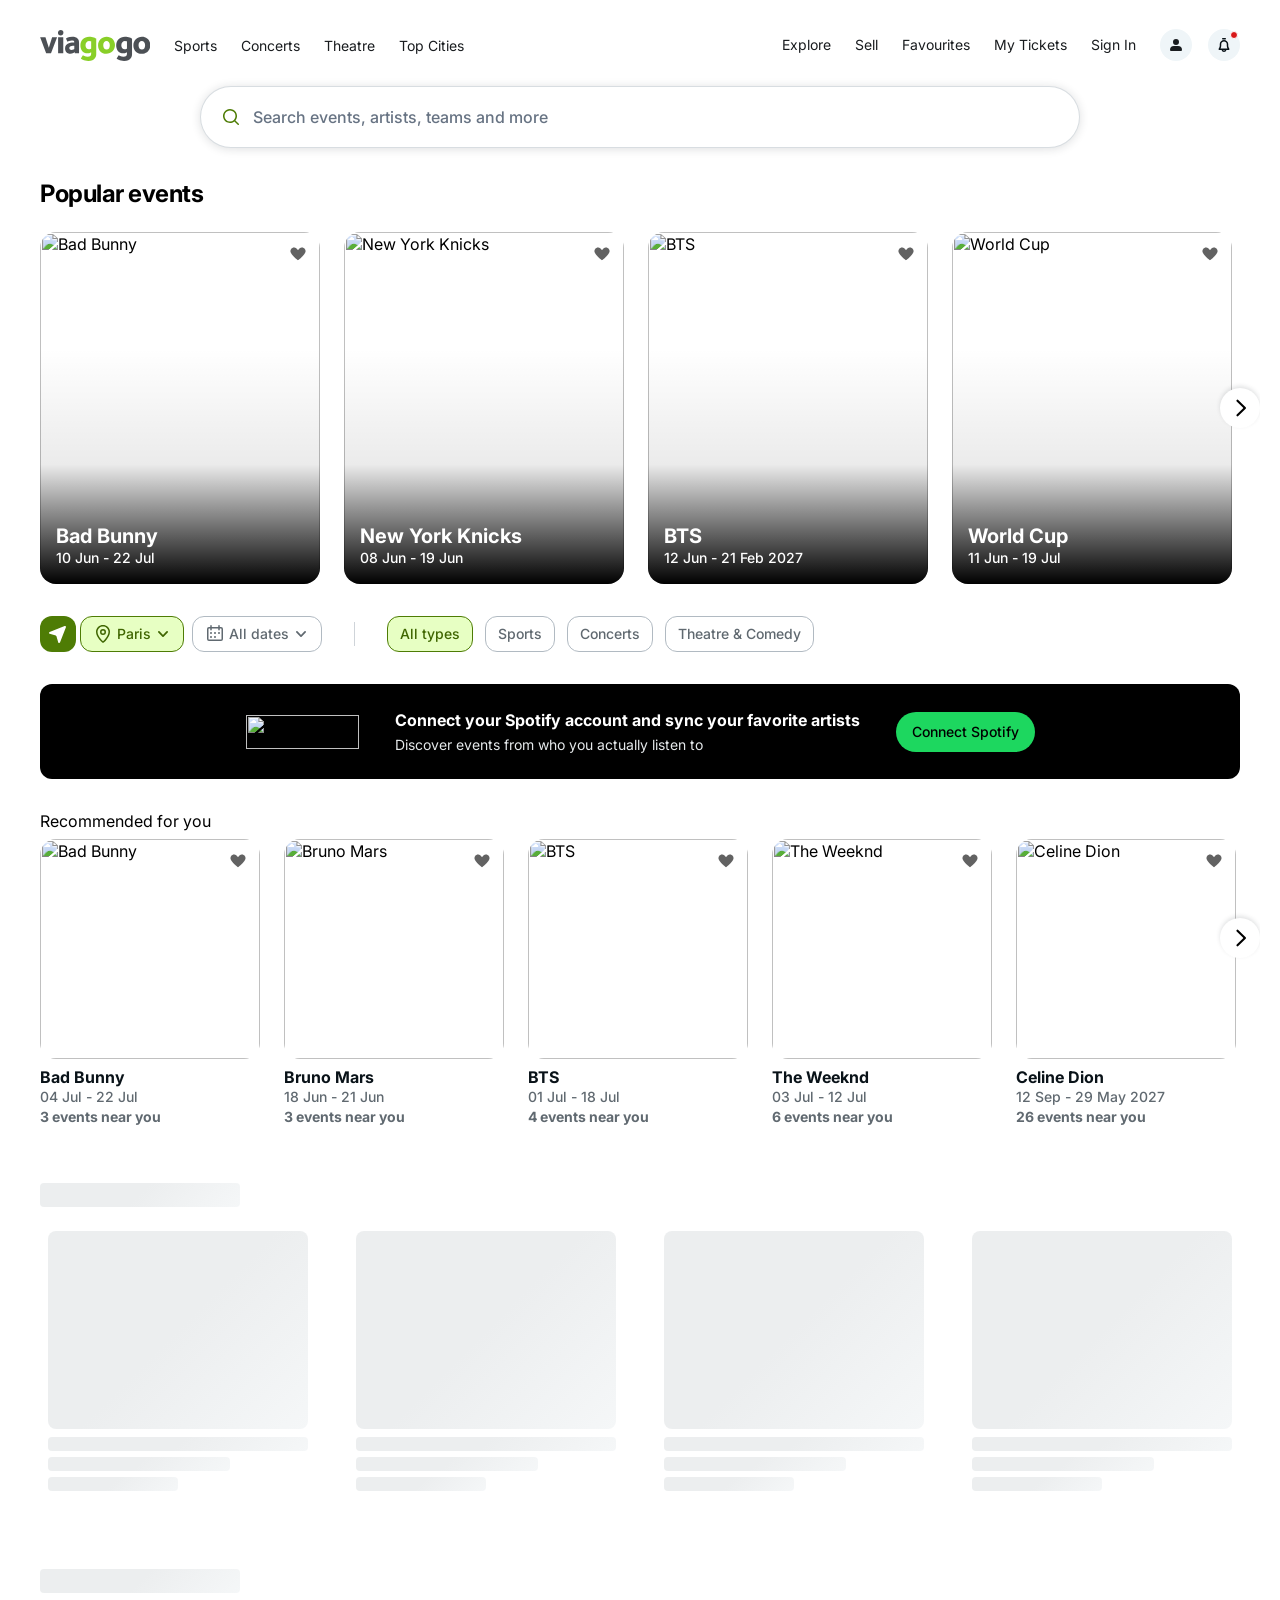
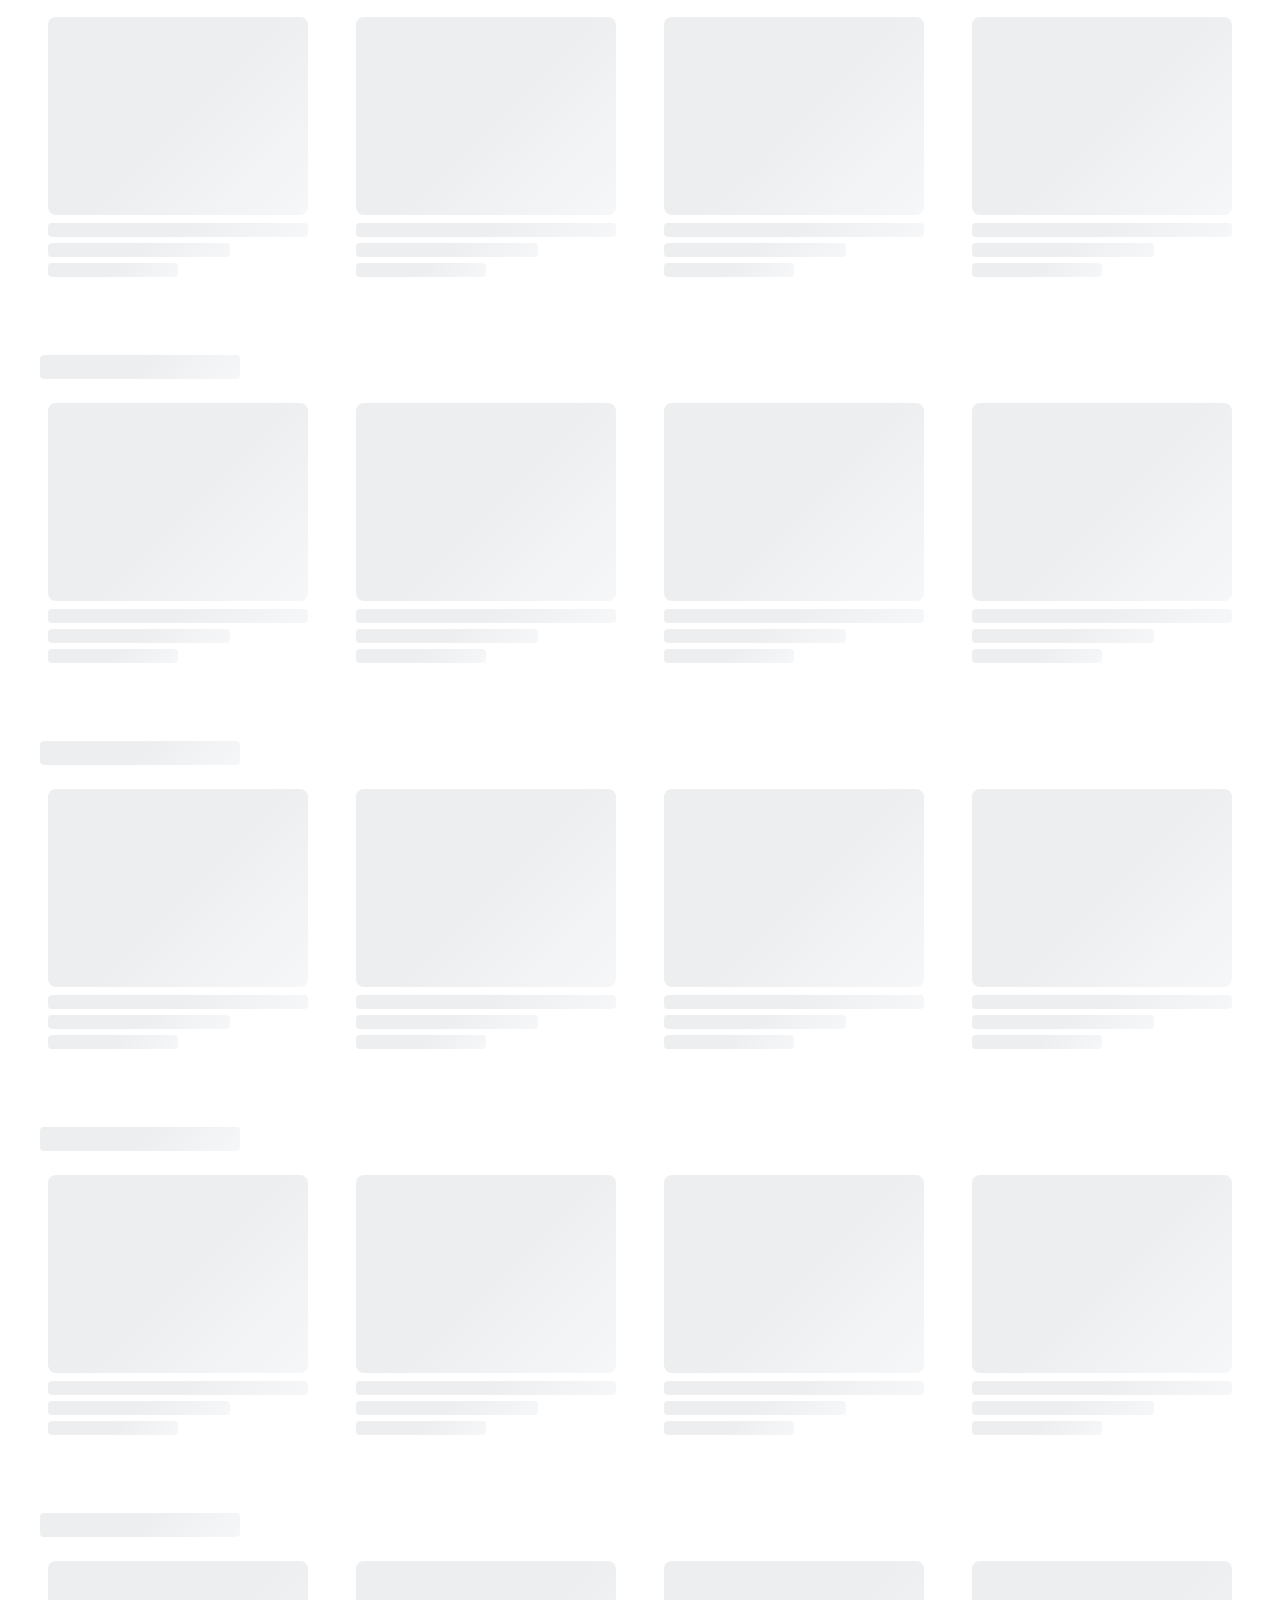
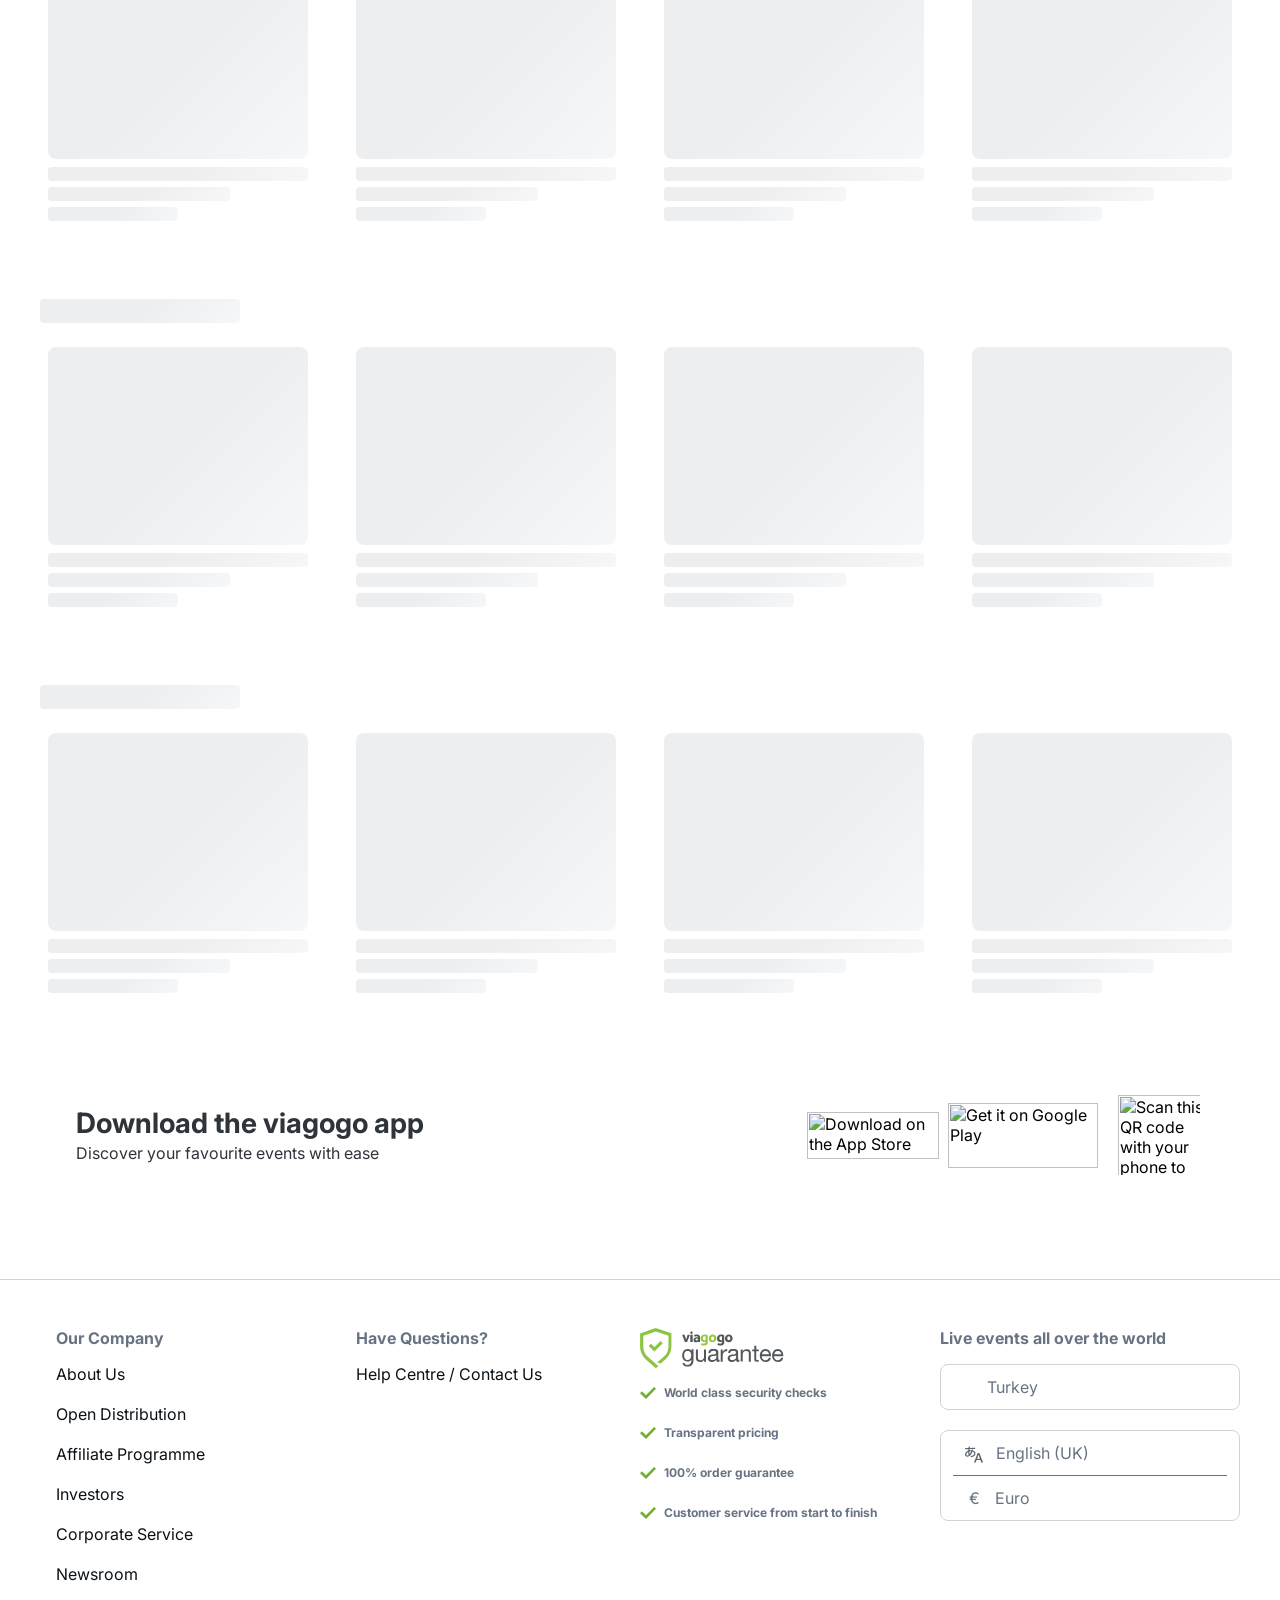
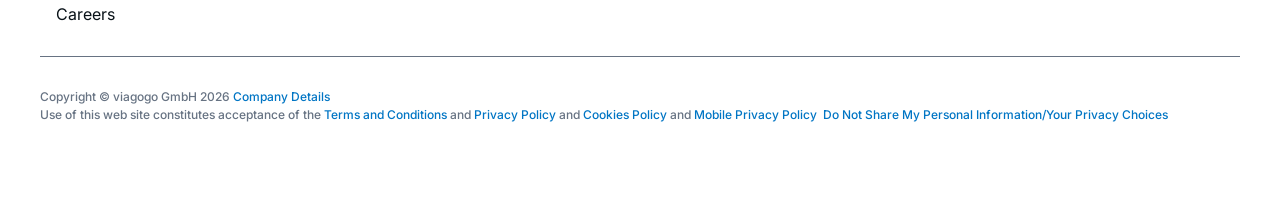
==== commit 4b04de00: "Homepage: live Ticketmaster data into the real Viagogo carousels Rebuild index.html from the full ma" ====
--- a/index.html
+++ b/index.html
@@ -1,6 +1,4 @@
-<html lang="en-GB" translate="no" xmlns="http://www.w3.org/1999/xhtml" xmlns:fb="http://www.facebook.com/2008/fbml" xmlns:og="http://ogp.me/ns#"><div id="in-page-channel-node-id" data-channel-name="in_page_channel_LG_Hb0"></div><head><style>body {transition: opacity ease-in 0.2s; } 
-body[unresolved] {opacity: 0; display: block; overflow: hidden; position: relative; } 
-</style>
+<html lang="en-GB" translate="no" xmlns="http://www.w3.org/1999/xhtml" xmlns:fb="http://www.facebook.com/2008/fbml" xmlns:og="http://ogp.me/ns#"><head>
 
 
 <title>Tickets - Concert, Sport &amp; Theatre Tickets | viagogo the Ticket Marketplace</title>
@@ -42,10 +40,10 @@
         
         
         
+            <link rel="preload" as="image" href="https://media.stubhubstatic.com/stubhub-v2-catalog/d_vgg-defaultLogo.jpg/q_auto:low,f_auto,c_fill,g_auto,w_1600,h_800/categories/45840/6581185">
             <link rel="preload" as="image" href="https://media.stubhubstatic.com/stubhub-v2-catalog/d_vgg-defaultLogo.jpg/q_auto:low,f_auto,c_fill,g_auto,w_1600,h_800/categories/5662/6428579">
+            <link rel="preload" as="image" href="https://media.stubhubstatic.com/stubhub-v2-catalog/d_vgg-defaultLogo.jpg/q_auto:low,f_auto,c_fill,g_auto,w_1600,h_800/categories/33253/6563719">
             <link rel="preload" as="image" href="https://media.stubhubstatic.com/stubhub-v2-catalog/d_vgg-defaultLogo.jpg/q_auto:low,f_auto,c_fill,g_auto,w_1600,h_800/categories/278322/6579691">
-            <link rel="preload" as="image" href="https://media.stubhubstatic.com/stubhub-v2-catalog/d_vgg-defaultLogo.jpg/q_auto:low,f_auto,c_fill,g_auto,w_1600,h_800/categories/33253/6563719">
-            <link rel="preload" as="image" href="https://media.stubhubstatic.com/stubhub-v2-catalog/d_vgg-defaultLogo.jpg/q_auto:low,f_auto,c_fill,g_auto,w_1600,h_800/categories/45840/6581185">
             <link rel="preload" as="image" href="https://media.stubhubstatic.com/stubhub-v2-catalog/d_vgg-defaultLogo.jpg/q_auto:low,f_auto,c_fill,g_auto,w_1600,h_800/categories/29492/6563931">
             <link rel="preload" as="image" href="https://media.stubhubstatic.com/stubhub-v2-catalog/d_vgg-defaultLogo.jpg/q_auto:low,f_auto,c_fill,g_auto,w_1600,h_800/categories/33502/6579858">
             <link rel="preload" as="image" href="https://media.stubhubstatic.com/stubhub-v2-catalog/d_vgg-defaultLogo.jpg/q_auto:low,f_auto,c_fill,g_auto,w_1600,h_800/categories/70763/6582979">
@@ -136,193 +134,16 @@
                     <script type="module" crossorigin="" src="https://ws.vggcdn.net/Scripts/d/e/v/sentry-init.DeuBOkRg.js"></script>
                     <link defer="" rel="stylesheet" crossorigin="" href="https://ws.vggcdn.net/Scripts/d/e/v/viagogo-app-entrypoint.B0yzob_b.css">
                     <script type="module" crossorigin="" src="https://ws.vggcdn.net/Scripts/d/e/v/viagogo-home.BpFx3x_j.js"></script>
-<link rel="modulepreload" as="script" crossorigin="" href="https://ws.vggcdn.net/Scripts/d/e/v/Footer.DGDV2gae.chunk.js"><link rel="modulepreload" as="script" crossorigin="" href="https://ws.vggcdn.net/Scripts/d/e/v/broadway.DaopFNkP.chunk.js"><link rel="modulepreload" as="script" crossorigin="" href="https://ws.vggcdn.net/Scripts/d/e/v/rolldown-runtime.CdEsWAxD.chunk.js"><link rel="modulepreload" as="script" crossorigin="" href="https://ws.vggcdn.net/Scripts/d/e/v/vendor.BbV_CRSX.chunk.js"><link rel="modulepreload" as="script" crossorigin="" href="https://ws.vggcdn.net/Scripts/d/e/v/viagogo-modules.DNLXNtjQ.chunk.js"><link rel="modulepreload" as="script" crossorigin="" href="https://ws.vggcdn.net/Scripts/d/e/v/viagogo-app-entrypoint.Drf9Kspt.chunk.js"><link rel="modulepreload" as="script" crossorigin="" href="https://ws.vggcdn.net/Scripts/d/e/v/content.CGw3holE.chunk.js"><link rel="modulepreload" as="script" crossorigin="" href="https://ws.vggcdn.net/Scripts/d/e/v/SentryTags.ky74XPbd.chunk.js"><link rel="modulepreload" as="script" crossorigin="" href="https://ws.vggcdn.net/Scripts/d/e/v/sentry.DcjNannc.chunk.js"><link rel="modulepreload" as="script" crossorigin="" href="https://ws.vggcdn.net/Scripts/d/e/v/useOutsideClick.df_l2MhW.chunk.js"><link rel="modulepreload" as="script" crossorigin="" href="https://ws.vggcdn.net/Scripts/d/e/v/appContextHelper.IRVHccLN.chunk.js"><link rel="modulepreload" as="script" crossorigin="" href="https://ws.vggcdn.net/Scripts/d/e/v/useInView.DTsB4lHy.chunk.js"><link rel="modulepreload" as="script" crossorigin="" href="https://ws.vggcdn.net/Scripts/d/e/v/LocalizationModalV2.CktyiL_F.chunk.js"><link rel="modulepreload" as="script" crossorigin="" href="https://ws.vggcdn.net/Scripts/d/e/v/LazyLoad.zHeClms3.chunk.js"><style data-styled="active" data-styled-version="6.3.0"></style><script src="https://maps.googleapis.com/maps/api/js?libraries=geocoding%2Cplaces&amp;key=AIzaSyA7b9MlEm0ci6vgsOuxb5L2UcnxD3Yy4ec&amp;language=en&amp;callback=google.maps.__ib__"></script><style>@keyframes slide-in-one-tap {
-  from {
-    transform: translateY(80px);
-  }
-  to {
-    transform: translateY(0px);
-  }
-}
-
-.trust-hide-gracefully {
-  opacity: 0;
-}
-
-.trust-wallet-one-tap .hidden {
-    display: none;
-  }
-
-.trust-wallet-one-tap .semibold {
-    font-weight: 500;
-  }
-
-.trust-wallet-one-tap .binance-plex {
-    font-family: 'Binance';
-  }
-
-.trust-wallet-one-tap .rounded-full {
-    border-radius: 50%;
-  }
-
-.trust-wallet-one-tap .flex {
-    display: flex;
-  }
-
-.trust-wallet-one-tap .flex-col {
-    flex-direction: column;
-  }
-
-.trust-wallet-one-tap .items-center {
-    align-items: center;
-  }
-
-.trust-wallet-one-tap .space-between {
-    justify-content: space-between;
-  }
-
-.trust-wallet-one-tap .justify-center {
-    justify-content: center;
-  }
-
-.trust-wallet-one-tap .w-full {
-    width: 100%;
-  }
-
-.trust-wallet-one-tap .box {
-    transition: all 0.5s cubic-bezier(0, 0, 0, 1.43);
-    animation: slide-in-one-tap 0.5s cubic-bezier(0, 0, 0, 1.43);
-    width: 384px;
-    border-radius: 15px;
-    background: #fff;
-    box-shadow: 0px 2px 4px 0px rgba(0, 0, 0, 0.25);
-    position: fixed;
-    right: 30px;
-    bottom: 30px;
-    z-index: 1020;
-  }
-
-.trust-wallet-one-tap .header {
-    gap: 15px;
-    border-bottom: 1px solid #e6e6e6;
-    padding: 10px 18px;
-  }
-
-.trust-wallet-one-tap .header .left-items {
-      gap: 15px;
-    }
-
-.trust-wallet-one-tap .header .title {
-      color: #1e2329;
-      font-size: 18px;
-      font-weight: 600;
-      line-height: 28px;
-    }
-
-.trust-wallet-one-tap .header .subtitle {
-      color: #474d57;
-      font-size: 14px;
-      line-height: 20px;
-    }
-
-.trust-wallet-one-tap .header .close {
-      color: #1e2329;
-      cursor: pointer;
-    }
-
-.trust-wallet-one-tap .body {
-    padding: 9px 18px;
-    gap: 10px;
-  }
-
-.trust-wallet-one-tap .body .right-items {
-      gap: 10px;
-      width: 100%;
-    }
-
-.trust-wallet-one-tap .body .right-items .wallet-title {
-        color: #1e2329;
-        font-size: 16px;
-        font-weight: 600;
-        line-height: 20px;
-      }
-
-.trust-wallet-one-tap .body .right-items .wallet-subtitle {
-        color: #474d57;
-        font-size: 14px;
-        line-height: 20px;
-      }
-
-.trust-wallet-one-tap .connect-indicator {
-    gap: 15px;
-    padding: 8px 0;
-  }
-
-.trust-wallet-one-tap .connect-indicator .flow-icon {
-      color: #474d57;
-    }
-
-.trust-wallet-one-tap .loading-color {
-    color: #fff;
-  }
-
-.trust-wallet-one-tap .button {
-    border-radius: 50px;
-    outline: 2px solid transparent;
-    outline-offset: 2px;
-    background-color: rgb(5, 0, 255);
-    border-color: rgb(229, 231, 235);
-    cursor: pointer;
-    text-align: center;
-    height: 45px;
-  }
-
-.trust-wallet-one-tap .button .button-text {
-      color: #fff;
-      font-size: 16px;
-      font-weight: 600;
-      line-height: 20px;
-    }
-
-.trust-wallet-one-tap .footer {
-    margin: 20px 30px;
-  }
-
-.trust-wallet-one-tap .check-icon {
-    color: #fff;
-  }
-
-@font-face {
-  font-family: 'Binance';
-  src: url(chrome-extension://egjidjbpglichdcondbcbdnbeeppgdph/fonts/BinancePlex-Regular.otf) format('opentype');
-  font-weight: 400;
-  font-style: normal;
-}
-
-@font-face {
-  font-family: 'Binance';
-  src: url(chrome-extension://egjidjbpglichdcondbcbdnbeeppgdph/fonts/BinancePlex-Medium.otf) format('opentype');
-  font-weight: 500;
-  font-style: normal;
-}
-
-@font-face {
-  font-family: 'Binance';
-  src: url(chrome-extension://egjidjbpglichdcondbcbdnbeeppgdph/fonts/BinancePlex-SemiBold.otf) format('opentype');
-  font-weight: 600;
-  font-style: normal;
-}
-
-/*# sourceMappingURL=[data-uri] */</style><script src="https://maps.googleapis.com/maps-api-v3/api/js/65/3b/util.js"></script><script src="https://maps.googleapis.com/maps-api-v3/api/js/65/3b/controls.js"></script><script src="https://maps.googleapis.com/maps-api-v3/api/js/65/3b/places.js"></script><script src="https://maps.googleapis.com/maps-api-v3/api/js/65/3b/places_impl.js"></script><script src="https://maps.googleapis.com/maps-api-v3/api/js/65/3b/common.js"></script><script src="https://maps.googleapis.com/maps-api-v3/api/js/65/3b/main.js"></script><style id="googleidentityservice_button_styles">.qJTHM{-moz-user-select:none;-webkit-user-select:none;-ms-user-select:none;color:#202124;direction:ltr;-webkit-touch-callout:none;font-family:Roboto-Regular,arial,sans-serif;-webkit-font-smoothing:antialiased;font-weight:400;margin:0;overflow:hidden;-webkit-text-size-adjust:100%}.ynRLnc{left:-9999px;position:absolute;top:-9999px}.L6cTce{display:none}.bltWBb{overflow-wrap:break-word;word-break:break-word}.hSRGPd{color:#1a73e8;cursor:pointer;font-weight:500;text-decoration:none}.Bz112c-W3lGp{height:16px;width:16px}.Bz112c-E3DyYd{height:20px;width:20px}.Bz112c-r9oPif{height:24px;width:24px}.Bz112c-u2z5K{height:36px;width:36px}.Bz112c-uaxL4e{border-radius:10px}.LgbsSe-Bz112c{display:block}.S9gUrf-YoZ4jf{border:none;margin:0;padding:0}.S9gUrf-YoZ4jf *{border:none;margin:0;padding:0}.fFW7wc-ibnC6b>.aZ2wEe>div{border-color:#4285f4}.P1ekSe-ZMv3u{-webkit-transition:height .2s linear;transition:height .2s linear}.P1ekSe-ZMv3u>div:first-child{background-color:#1a73e8!important;-webkit-transition:width .3s linear;transition:width .3s linear}.P1ekSe-ZMv3u>div:nth-child(2){background-image:-webkit-gradient(linear,left top,right top,from(rgba(255,255,255,.7)),to(rgba(255,255,255,.7))),-webkit-gradient(linear,left top,right top,from(#1a73e8),to(#1a73e8))!important;background-image:-webkit-linear-gradient(left,rgba(255,255,255,.7),rgba(255,255,255,.7)),-webkit-linear-gradient(left,#1a73e8,#1a73e8)!important;background-image:linear-gradient(90deg,rgba(255,255,255,.7),rgba(255,255,255,.7)),linear-gradient(90deg,#1a73e8,#1a73e8)!important}.P1ekSe-ZMv3u>div:nth-child(3){background-image:-webkit-gradient(linear,left top,right top,from(rgba(255,255,255,.7)),to(rgba(255,255,255,.7))),-webkit-gradient(linear,left top,right top,from(#1a73e8),to(#1a73e8))!important;background-image:-webkit-linear-gradient(left,rgba(255,255,255,.7),rgba(255,255,255,.7)),-webkit-linear-gradient(left,#1a73e8,#1a73e8)!important;background-image:linear-gradient(90deg,rgba(255,255,255,.7),rgba(255,255,255,.7)),linear-gradient(90deg,#1a73e8,#1a73e8)!important}.haAclf{display:inline-block}.nsm7Bb-HzV7m-LgbsSe{border-radius:4px;box-sizing:border-box;-webkit-transition:background-color .218s,border-color .218s;transition:background-color .218s,border-color .218s;-moz-user-select:none;-webkit-user-select:none;-ms-user-select:none;-webkit-appearance:none;background-color:#fff;background-image:none;border:1px solid #dadce0;color:#3c4043;cursor:pointer;font-family:Google Sans,arial,sans-serif;font-size:14px;height:40px;letter-spacing:.25px;outline:none;overflow:hidden;padding:0 12px;position:relative;text-align:center;vertical-align:middle;white-space:nowrap;width:auto}@media screen and (-ms-high-contrast:active){.nsm7Bb-HzV7m-LgbsSe{border:2px solid windowText;color:windowText}}@media screen and (preferes-contrast:more){.nsm7Bb-HzV7m-LgbsSe{color:#000}}.nsm7Bb-HzV7m-LgbsSe.pSzOP-SxQuSe{font-size:14px;height:32px;letter-spacing:.25px;padding:0 10px}.nsm7Bb-HzV7m-LgbsSe.purZT-SxQuSe{font-size:11px;height:20px;letter-spacing:.3px;padding:0 8px}.nsm7Bb-HzV7m-LgbsSe.Bz112c-LgbsSe{padding:0;width:40px}.nsm7Bb-HzV7m-LgbsSe.Bz112c-LgbsSe.pSzOP-SxQuSe{width:32px}.nsm7Bb-HzV7m-LgbsSe.Bz112c-LgbsSe.purZT-SxQuSe{width:20px}.nsm7Bb-HzV7m-LgbsSe.JGcpL-RbRzK{border-radius:20px}.nsm7Bb-HzV7m-LgbsSe.JGcpL-RbRzK.pSzOP-SxQuSe{border-radius:16px}.nsm7Bb-HzV7m-LgbsSe.JGcpL-RbRzK.purZT-SxQuSe{border-radius:10px}.nsm7Bb-HzV7m-LgbsSe.i5vt6e-to915-Ia7Qfc{border:1px solid #8e918f;background-color:#131314;color:#e3e3e3}.nsm7Bb-HzV7m-LgbsSe.MFS4be-Ia7Qfc{border:none;color:#fff}.nsm7Bb-HzV7m-LgbsSe.MFS4be-v3pZbf-Ia7Qfc{background-color:#1a73e8}.nsm7Bb-HzV7m-LgbsSe.MFS4be-JaPV2b-Ia7Qfc{background-color:#202124;color:#e8eaed}@media screen and (prefers-contrast:more){.nsm7Bb-HzV7m-LgbsSe.MFS4be-JaPV2b-Ia7Qfc{color:#fff}}.nsm7Bb-HzV7m-LgbsSe .nsm7Bb-HzV7m-LgbsSe-Bz112c{height:18px;margin-right:8px;min-width:18px;width:18px}.nsm7Bb-HzV7m-LgbsSe.pSzOP-SxQuSe .nsm7Bb-HzV7m-LgbsSe-Bz112c{height:14px;min-width:14px;width:14px}.nsm7Bb-HzV7m-LgbsSe.purZT-SxQuSe .nsm7Bb-HzV7m-LgbsSe-Bz112c{height:10px;min-width:10px;width:10px}.nsm7Bb-HzV7m-LgbsSe.jVeSEe .nsm7Bb-HzV7m-LgbsSe-Bz112c{margin-left:8px;margin-right:-4px}.nsm7Bb-HzV7m-LgbsSe.Bz112c-LgbsSe .nsm7Bb-HzV7m-LgbsSe-Bz112c{margin:0;padding:10px}.nsm7Bb-HzV7m-LgbsSe.Bz112c-LgbsSe.pSzOP-SxQuSe .nsm7Bb-HzV7m-LgbsSe-Bz112c{padding:8px}.nsm7Bb-HzV7m-LgbsSe.Bz112c-LgbsSe.purZT-SxQuSe .nsm7Bb-HzV7m-LgbsSe-Bz112c{padding:4px}.nsm7Bb-HzV7m-LgbsSe .nsm7Bb-HzV7m-LgbsSe-Bz112c-haAclf{border-top-left-radius:3px;border-bottom-left-radius:3px;display:-webkit-box;display:-webkit-flex;display:flex;-webkit-box-pack:center;-webkit-justify-content:center;justify-content:center;-webkit-box-align:center;-webkit-align-items:center;align-items:center;background-color:#fff;height:36px;margin-left:-10px;margin-right:12px;min-width:36px;width:36px}.nsm7Bb-HzV7m-LgbsSe .nsm7Bb-HzV7m-LgbsSe-Bz112c-haAclf .nsm7Bb-HzV7m-LgbsSe-Bz112c,.nsm7Bb-HzV7m-LgbsSe.Bz112c-LgbsSe .nsm7Bb-HzV7m-LgbsSe-Bz112c-haAclf .nsm7Bb-HzV7m-LgbsSe-Bz112c{margin:0;padding:0}.nsm7Bb-HzV7m-LgbsSe.pSzOP-SxQuSe .nsm7Bb-HzV7m-LgbsSe-Bz112c-haAclf{height:28px;margin-left:-8px;margin-right:10px;min-width:28px;width:28px}.nsm7Bb-HzV7m-LgbsSe.purZT-SxQuSe .nsm7Bb-HzV7m-LgbsSe-Bz112c-haAclf{height:16px;margin-left:-6px;margin-right:8px;min-width:16px;width:16px}.nsm7Bb-HzV7m-LgbsSe.Bz112c-LgbsSe .nsm7Bb-HzV7m-LgbsSe-Bz112c-haAclf{border-radius:3px;margin-left:2px;margin-right:0;padding:0}.nsm7Bb-HzV7m-LgbsSe.JGcpL-RbRzK .nsm7Bb-HzV7m-LgbsSe-Bz112c-haAclf{border-radius:18px}.nsm7Bb-HzV7m-LgbsSe.pSzOP-SxQuSe.JGcpL-RbRzK .nsm7Bb-HzV7m-LgbsSe-Bz112c-haAclf{border-radius:14px}.nsm7Bb-HzV7m-LgbsSe.purZT-SxQuSe.JGcpL-RbRzK .nsm7Bb-HzV7m-LgbsSe-Bz112c-haAclf{border-radius:8px}.nsm7Bb-HzV7m-LgbsSe .nsm7Bb-HzV7m-LgbsSe-bN97Pc-sM5MNb{display:-webkit-box;display:-webkit-flex;display:flex;-webkit-align-items:center;-webkit-box-align:center;align-items:center;-webkit-flex-direction:row;-webkit-box-orient:horizontal;-webkit-box-direction:normal;flex-direction:row;-webkit-box-pack:justify;-webkit-justify-content:space-between;justify-content:space-between;-webkit-flex-wrap:nowrap;flex-wrap:nowrap;height:100%;position:relative;width:100%}.nsm7Bb-HzV7m-LgbsSe .oXtfBe-l4eHX{-webkit-box-pack:center;-webkit-justify-content:center;justify-content:center}.nsm7Bb-HzV7m-LgbsSe .nsm7Bb-HzV7m-LgbsSe-BPrWId{-webkit-flex-grow:1;-webkit-box-flex:1;flex-grow:1;font-family:Google Sans,arial,sans-serif;font-weight:500;overflow:hidden;text-overflow:ellipsis;vertical-align:top}.nsm7Bb-HzV7m-LgbsSe.purZT-SxQuSe .nsm7Bb-HzV7m-LgbsSe-BPrWId{font-weight:300}.nsm7Bb-HzV7m-LgbsSe .oXtfBe-l4eHX .nsm7Bb-HzV7m-LgbsSe-BPrWId{-webkit-flex-grow:0;-webkit-box-flex:0;flex-grow:0}.nsm7Bb-HzV7m-LgbsSe .nsm7Bb-HzV7m-LgbsSe-MJoBVe{-webkit-transition:background-color .218s;transition:background-color .218s;bottom:0;left:0;position:absolute;right:0;top:0}.nsm7Bb-HzV7m-LgbsSe:focus,.nsm7Bb-HzV7m-LgbsSe:hover{box-shadow:none;border-color:rgb(210,227,252);outline:none}.nsm7Bb-HzV7m-LgbsSe:focus-within{outline:2px solid #00639b;border-color:transparent}.nsm7Bb-HzV7m-LgbsSe:hover .nsm7Bb-HzV7m-LgbsSe-MJoBVe{background:rgba(66,133,244,.08)}.nsm7Bb-HzV7m-LgbsSe:active .nsm7Bb-HzV7m-LgbsSe-MJoBVe,.nsm7Bb-HzV7m-LgbsSe:focus .nsm7Bb-HzV7m-LgbsSe-MJoBVe{background:rgba(66,133,244,.1)}.nsm7Bb-HzV7m-LgbsSe.i5vt6e-to915-Ia7Qfc:hover .nsm7Bb-HzV7m-LgbsSe-MJoBVe{background:rgba(255,255,255,.08)}.nsm7Bb-HzV7m-LgbsSe.i5vt6e-to915-Ia7Qfc:active .nsm7Bb-HzV7m-LgbsSe-MJoBVe,.nsm7Bb-HzV7m-LgbsSe.i5vt6e-to915-Ia7Qfc:focus .nsm7Bb-HzV7m-LgbsSe-MJoBVe{background:rgba(255,255,255,.12)}.nsm7Bb-HzV7m-LgbsSe.MFS4be-Ia7Qfc:hover .nsm7Bb-HzV7m-LgbsSe-MJoBVe{background:rgba(255,255,255,.24)}.nsm7Bb-HzV7m-LgbsSe.MFS4be-Ia7Qfc:active .nsm7Bb-HzV7m-LgbsSe-MJoBVe,.nsm7Bb-HzV7m-LgbsSe.MFS4be-Ia7Qfc:focus .nsm7Bb-HzV7m-LgbsSe-MJoBVe{background:rgba(255,255,255,.32)}.nsm7Bb-HzV7m-LgbsSe .n1UuX-DkfjY{border-radius:50%;display:-webkit-box;display:-webkit-flex;display:flex;height:20px;margin-left:-4px;margin-right:8px;min-width:20px;width:20px}.nsm7Bb-HzV7m-LgbsSe.jVeSEe .nsm7Bb-HzV7m-LgbsSe-BPrWId{font-family:Roboto;font-size:12px;text-align:left}.nsm7Bb-HzV7m-LgbsSe.jVeSEe .nsm7Bb-HzV7m-LgbsSe-BPrWId .K4efff .fmcmS,.nsm7Bb-HzV7m-LgbsSe.jVeSEe .nsm7Bb-HzV7m-LgbsSe-BPrWId .ssJRIf{overflow:hidden;text-overflow:ellipsis}.nsm7Bb-HzV7m-LgbsSe.jVeSEe .nsm7Bb-HzV7m-LgbsSe-BPrWId .K4efff{display:-webkit-box;display:-webkit-flex;display:flex;-webkit-align-items:center;-webkit-box-align:center;align-items:center;color:#5f6368;fill:#5f6368;font-size:11px;font-weight:400}.nsm7Bb-HzV7m-LgbsSe.jVeSEe.MFS4be-Ia7Qfc .nsm7Bb-HzV7m-LgbsSe-BPrWId .K4efff{color:#e8eaed;fill:#e8eaed}@media screen and (prefers-contrast:more){.nsm7Bb-HzV7m-LgbsSe.jVeSEe .nsm7Bb-HzV7m-LgbsSe-BPrWId .K4efff,.nsm7Bb-HzV7m-LgbsSe.jVeSEe.MFS4be-Ia7Qfc .nsm7Bb-HzV7m-LgbsSe-BPrWId .K4efff{color:#000;fill:#000}}.nsm7Bb-HzV7m-LgbsSe.jVeSEe .nsm7Bb-HzV7m-LgbsSe-BPrWId .K4efff .Bz112c{height:18px;margin:-3px -3px -3px 2px;min-width:18px;width:18px}.nsm7Bb-HzV7m-LgbsSe.jVeSEe .nsm7Bb-HzV7m-LgbsSe-Bz112c-haAclf{border-top-left-radius:0;border-bottom-left-radius:0;border-top-right-radius:3px;border-bottom-right-radius:3px;margin-left:12px;margin-right:-10px}.nsm7Bb-HzV7m-LgbsSe.jVeSEe.JGcpL-RbRzK .nsm7Bb-HzV7m-LgbsSe-Bz112c-haAclf{border-radius:18px}.L5Fo6c-sM5MNb{border:0;display:block;left:0;position:relative;top:0}.L5Fo6c-bF1uUb{border-radius:4px;bottom:0;cursor:pointer;left:0;position:absolute;right:0;top:0}.L5Fo6c-bF1uUb:focus{border:none;outline:none}sentinel{}</style><script src="https://bat.bing.com/p/action/23001275.js" type="text/javascript" async="" data-ueto="ueto_8076fb44f4"></script><script type="text/javascript" async="" src="https://googleads.g.doubleclick.net/pagead/viewthroughconversion/1037896160/?random=1780874557978&amp;cv=11&amp;fst=1780874557978&amp;bg=ffffff&amp;guid=ON&amp;async=1&amp;en=gtag.config&amp;gtm=45be6631h1v9181805909za200zd9181805909xec&amp;gcd=13t3tPt2t5l1&amp;dma_cps=a&amp;dma=1&amp;tag_exp=0~115616986~115938465~115938468~118228214~119027222&amp;u_w=1536&amp;u_h=864&amp;url=https%3A%2F%2Fwww.viagogo.com.tr%2F&amp;rcb=16&amp;frm=0&amp;tiba=Tickets%20-%20Concert%2C%20Sport%20%26%20Theatre%20Tickets%20%7C%20viagogo%20the%20Ticket%20Marketplace&amp;hn=www.googleadservices.com&amp;npa=0&amp;pscdl=noapi&amp;auid=1465172222.1780862400&amp;uaa=x86&amp;uab=64&amp;uafvl=Chromium%3B148.0.7778.217%7CGoogle%2520Chrome%3B148.0.7778.217%7CNot%252FA)Brand%3B99.0.0.0&amp;uamb=0&amp;uam=&amp;uap=Windows&amp;uapv=19.0.0&amp;uaw=0&amp;data=event%3Dgtag.config&amp;ept=9&amp;rfmt=3&amp;fmt=4"></script><script type="text/javascript" async="" src="https://googleads.g.doubleclick.net/pagead/viewthroughconversion/1037896160/?random=1780874558019&amp;cv=11&amp;fst=1780874558019&amp;bg=ffffff&amp;guid=ON&amp;async=1&amp;en=page_view&amp;gtm=45be6631h1v9181805909za200zd9181805909xec&amp;gcd=13t3tPt2t5l1&amp;dma_cps=a&amp;dma=1&amp;tag_exp=0~115616986~115938465~115938468~118228214~119027222&amp;u_w=1536&amp;u_h=864&amp;url=https%3A%2F%2Fwww.viagogo.com.tr%2F&amp;rcb=16&amp;frm=0&amp;tiba=Tickets%20-%20Concert%2C%20Sport%20%26%20Theatre%20Tickets%20%7C%20viagogo%20the%20Ticket%20Marketplace&amp;hn=www.googleadservices.com&amp;npa=0&amp;pscdl=noapi&amp;auid=1465172222.1780862400&amp;uaa=x86&amp;uab=64&amp;uafvl=Chromium%3B148.0.7778.217%7CGoogle%2520Chrome%3B148.0.7778.217%7CNot%252FA)Brand%3B99.0.0.0&amp;uamb=0&amp;uam=&amp;uap=Windows&amp;uapv=19.0.0&amp;uaw=0&amp;data=event%3Dpage_view%3Bcatid%3D0%3Bcategorypagetype%3D0-Default&amp;ept=9&amp;rfmt=3&amp;fmt=4"></script><script type="text/javascript" charset="UTF-8" src="https://maps.googleapis.com/maps-api-v3/api/js/65/3b/geocoder.js"></script></head>
+<link rel="modulepreload" as="script" crossorigin="" href="https://ws.vggcdn.net/Scripts/d/e/v/Footer.DGDV2gae.chunk.js"><link rel="modulepreload" as="script" crossorigin="" href="https://ws.vggcdn.net/Scripts/d/e/v/broadway.DaopFNkP.chunk.js"><link rel="modulepreload" as="script" crossorigin="" href="https://ws.vggcdn.net/Scripts/d/e/v/rolldown-runtime.CdEsWAxD.chunk.js"><link rel="modulepreload" as="script" crossorigin="" href="https://ws.vggcdn.net/Scripts/d/e/v/vendor.BbV_CRSX.chunk.js"><link rel="modulepreload" as="script" crossorigin="" href="https://ws.vggcdn.net/Scripts/d/e/v/viagogo-modules.DNLXNtjQ.chunk.js"><link rel="modulepreload" as="script" crossorigin="" href="https://ws.vggcdn.net/Scripts/d/e/v/viagogo-app-entrypoint.Drf9Kspt.chunk.js"><link rel="modulepreload" as="script" crossorigin="" href="https://ws.vggcdn.net/Scripts/d/e/v/content.CGw3holE.chunk.js"><link rel="modulepreload" as="script" crossorigin="" href="https://ws.vggcdn.net/Scripts/d/e/v/SentryTags.ky74XPbd.chunk.js"><link rel="modulepreload" as="script" crossorigin="" href="https://ws.vggcdn.net/Scripts/d/e/v/sentry.DcjNannc.chunk.js"><link rel="modulepreload" as="script" crossorigin="" href="https://ws.vggcdn.net/Scripts/d/e/v/useOutsideClick.df_l2MhW.chunk.js"><link rel="modulepreload" as="script" crossorigin="" href="https://ws.vggcdn.net/Scripts/d/e/v/appContextHelper.IRVHccLN.chunk.js"><link rel="modulepreload" as="script" crossorigin="" href="https://ws.vggcdn.net/Scripts/d/e/v/useInView.DTsB4lHy.chunk.js"><link rel="modulepreload" as="script" crossorigin="" href="https://ws.vggcdn.net/Scripts/d/e/v/LocalizationModalV2.CktyiL_F.chunk.js"><link rel="modulepreload" as="script" crossorigin="" href="https://ws.vggcdn.net/Scripts/d/e/v/LazyLoad.zHeClms3.chunk.js"><style data-styled="active" data-styled-version="6.3.0"></style><script src="https://maps.googleapis.com/maps/api/js?libraries=geocoding%2Cplaces&amp;key=AIzaSyA7b9MlEm0ci6vgsOuxb5L2UcnxD3Yy4ec&amp;language=en&amp;callback=google.maps.__ib__"></script><script src="https://bat.bing.com/p/action/23001275.js" type="text/javascript" async="" data-ueto="ueto_a52e6ed665"></script><script type="text/javascript" async="" src="https://googleads.g.doubleclick.net/pagead/viewthroughconversion/1037896160/?random=1780872365370&amp;cv=11&amp;fst=1780872365370&amp;bg=ffffff&amp;guid=ON&amp;async=1&amp;en=gtag.config&amp;gtm=45be6631h1v9181805909za200zd9181805909xec&amp;gcd=13t3tPt2t5l1&amp;dma_cps=a&amp;dma=1&amp;tag_exp=0~115616985~115938466~115938468~118228215~119027224&amp;u_w=1536&amp;u_h=864&amp;url=https%3A%2F%2Fwww.viagogo.com.tr%2F&amp;ref=https%3A%2F%2Fwww.viagogo.com.tr%2F&amp;rcb=5&amp;frm=0&amp;tiba=Tickets%20-%20Concert%2C%20Sport%20%26%20Theatre%20Tickets%20%7C%20viagogo%20the%20Ticket%20Marketplace&amp;hn=www.googleadservices.com&amp;npa=0&amp;pscdl=noapi&amp;auid=1009939198.1780860680&amp;uaa=x86&amp;uab=64&amp;uafvl=Chromium%3B148.0.7778.217%7CGoogle%2520Chrome%3B148.0.7778.217%7CNot%252FA)Brand%3B99.0.0.0&amp;uamb=0&amp;uam=&amp;uap=Windows&amp;uapv=19.0.0&amp;uaw=0&amp;data=event%3Dgtag.config&amp;ept=9&amp;rfmt=3&amp;fmt=4"></script><script type="text/javascript" async="" src="https://googleads.g.doubleclick.net/pagead/viewthroughconversion/1037896160/?random=1780872366001&amp;cv=11&amp;fst=1780872366001&amp;bg=ffffff&amp;guid=ON&amp;async=1&amp;en=page_view&amp;gtm=45be6631h1v9181805909za200zd9181805909xec&amp;gcd=13t3tPt2t5l1&amp;dma_cps=a&amp;dma=1&amp;tag_exp=0~115616985~115938466~115938468~118228215~119027224&amp;u_w=1536&amp;u_h=864&amp;url=https%3A%2F%2Fwww.viagogo.com.tr%2F&amp;ref=https%3A%2F%2Fwww.viagogo.com.tr%2F&amp;rcb=5&amp;frm=0&amp;tiba=Tickets%20-%20Concert%2C%20Sport%20%26%20Theatre%20Tickets%20%7C%20viagogo%20the%20Ticket%20Marketplace&amp;hn=www.googleadservices.com&amp;npa=0&amp;pscdl=noapi&amp;auid=1009939198.1780860680&amp;uaa=x86&amp;uab=64&amp;uafvl=Chromium%3B148.0.7778.217%7CGoogle%2520Chrome%3B148.0.7778.217%7CNot%252FA)Brand%3B99.0.0.0&amp;uamb=0&amp;uam=&amp;uap=Windows&amp;uapv=19.0.0&amp;uaw=0&amp;data=event%3Dpage_view%3Bcatid%3D0%3Bcategorypagetype%3D0-Default&amp;ept=9&amp;rfmt=3&amp;fmt=4"></script><style id="googleidentityservice_button_styles">.qJTHM{-moz-user-select:none;-webkit-user-select:none;-ms-user-select:none;color:#202124;direction:ltr;-webkit-touch-callout:none;font-family:Roboto-Regular,arial,sans-serif;-webkit-font-smoothing:antialiased;font-weight:400;margin:0;overflow:hidden;-webkit-text-size-adjust:100%}.ynRLnc{left:-9999px;position:absolute;top:-9999px}.L6cTce{display:none}.bltWBb{overflow-wrap:break-word;word-break:break-word}.hSRGPd{color:#1a73e8;cursor:pointer;font-weight:500;text-decoration:none}.Bz112c-W3lGp{height:16px;width:16px}.Bz112c-E3DyYd{height:20px;width:20px}.Bz112c-r9oPif{height:24px;width:24px}.Bz112c-u2z5K{height:36px;width:36px}.Bz112c-uaxL4e{border-radius:10px}.LgbsSe-Bz112c{display:block}.S9gUrf-YoZ4jf{border:none;margin:0;padding:0}.S9gUrf-YoZ4jf *{border:none;margin:0;padding:0}.fFW7wc-ibnC6b>.aZ2wEe>div{border-color:#4285f4}.P1ekSe-ZMv3u{-webkit-transition:height .2s linear;transition:height .2s linear}.P1ekSe-ZMv3u>div:first-child{background-color:#1a73e8!important;-webkit-transition:width .3s linear;transition:width .3s linear}.P1ekSe-ZMv3u>div:nth-child(2){background-image:-webkit-gradient(linear,left top,right top,from(rgba(255,255,255,.7)),to(rgba(255,255,255,.7))),-webkit-gradient(linear,left top,right top,from(#1a73e8),to(#1a73e8))!important;background-image:-webkit-linear-gradient(left,rgba(255,255,255,.7),rgba(255,255,255,.7)),-webkit-linear-gradient(left,#1a73e8,#1a73e8)!important;background-image:linear-gradient(90deg,rgba(255,255,255,.7),rgba(255,255,255,.7)),linear-gradient(90deg,#1a73e8,#1a73e8)!important}.P1ekSe-ZMv3u>div:nth-child(3){background-image:-webkit-gradient(linear,left top,right top,from(rgba(255,255,255,.7)),to(rgba(255,255,255,.7))),-webkit-gradient(linear,left top,right top,from(#1a73e8),to(#1a73e8))!important;background-image:-webkit-linear-gradient(left,rgba(255,255,255,.7),rgba(255,255,255,.7)),-webkit-linear-gradient(left,#1a73e8,#1a73e8)!important;background-image:linear-gradient(90deg,rgba(255,255,255,.7),rgba(255,255,255,.7)),linear-gradient(90deg,#1a73e8,#1a73e8)!important}.haAclf{display:inline-block}.nsm7Bb-HzV7m-LgbsSe{border-radius:4px;box-sizing:border-box;-webkit-transition:background-color .218s,border-color .218s;transition:background-color .218s,border-color .218s;-moz-user-select:none;-webkit-user-select:none;-ms-user-select:none;-webkit-appearance:none;background-color:#fff;background-image:none;border:1px solid #dadce0;color:#3c4043;cursor:pointer;font-family:Google Sans,arial,sans-serif;font-size:14px;height:40px;letter-spacing:.25px;outline:none;overflow:hidden;padding:0 12px;position:relative;text-align:center;vertical-align:middle;white-space:nowrap;width:auto}@media screen and (-ms-high-contrast:active){.nsm7Bb-HzV7m-LgbsSe{border:2px solid windowText;color:windowText}}@media screen and (preferes-contrast:more){.nsm7Bb-HzV7m-LgbsSe{color:#000}}.nsm7Bb-HzV7m-LgbsSe.pSzOP-SxQuSe{font-size:14px;height:32px;letter-spacing:.25px;padding:0 10px}.nsm7Bb-HzV7m-LgbsSe.purZT-SxQuSe{font-size:11px;height:20px;letter-spacing:.3px;padding:0 8px}.nsm7Bb-HzV7m-LgbsSe.Bz112c-LgbsSe{padding:0;width:40px}.nsm7Bb-HzV7m-LgbsSe.Bz112c-LgbsSe.pSzOP-SxQuSe{width:32px}.nsm7Bb-HzV7m-LgbsSe.Bz112c-LgbsSe.purZT-SxQuSe{width:20px}.nsm7Bb-HzV7m-LgbsSe.JGcpL-RbRzK{border-radius:20px}.nsm7Bb-HzV7m-LgbsSe.JGcpL-RbRzK.pSzOP-SxQuSe{border-radius:16px}.nsm7Bb-HzV7m-LgbsSe.JGcpL-RbRzK.purZT-SxQuSe{border-radius:10px}.nsm7Bb-HzV7m-LgbsSe.i5vt6e-to915-Ia7Qfc{border:1px solid #8e918f;background-color:#131314;color:#e3e3e3}.nsm7Bb-HzV7m-LgbsSe.MFS4be-Ia7Qfc{border:none;color:#fff}.nsm7Bb-HzV7m-LgbsSe.MFS4be-v3pZbf-Ia7Qfc{background-color:#1a73e8}.nsm7Bb-HzV7m-LgbsSe.MFS4be-JaPV2b-Ia7Qfc{background-color:#202124;color:#e8eaed}@media screen and (prefers-contrast:more){.nsm7Bb-HzV7m-LgbsSe.MFS4be-JaPV2b-Ia7Qfc{color:#fff}}.nsm7Bb-HzV7m-LgbsSe .nsm7Bb-HzV7m-LgbsSe-Bz112c{height:18px;margin-right:8px;min-width:18px;width:18px}.nsm7Bb-HzV7m-LgbsSe.pSzOP-SxQuSe .nsm7Bb-HzV7m-LgbsSe-Bz112c{height:14px;min-width:14px;width:14px}.nsm7Bb-HzV7m-LgbsSe.purZT-SxQuSe .nsm7Bb-HzV7m-LgbsSe-Bz112c{height:10px;min-width:10px;width:10px}.nsm7Bb-HzV7m-LgbsSe.jVeSEe .nsm7Bb-HzV7m-LgbsSe-Bz112c{margin-left:8px;margin-right:-4px}.nsm7Bb-HzV7m-LgbsSe.Bz112c-LgbsSe .nsm7Bb-HzV7m-LgbsSe-Bz112c{margin:0;padding:10px}.nsm7Bb-HzV7m-LgbsSe.Bz112c-LgbsSe.pSzOP-SxQuSe .nsm7Bb-HzV7m-LgbsSe-Bz112c{padding:8px}.nsm7Bb-HzV7m-LgbsSe.Bz112c-LgbsSe.purZT-SxQuSe .nsm7Bb-HzV7m-LgbsSe-Bz112c{padding:4px}.nsm7Bb-HzV7m-LgbsSe .nsm7Bb-HzV7m-LgbsSe-Bz112c-haAclf{border-top-left-radius:3px;border-bottom-left-radius:3px;display:-webkit-box;display:-webkit-flex;display:flex;-webkit-box-pack:center;-webkit-justify-content:center;justify-content:center;-webkit-box-align:center;-webkit-align-items:center;align-items:center;background-color:#fff;height:36px;margin-left:-10px;margin-right:12px;min-width:36px;width:36px}.nsm7Bb-HzV7m-LgbsSe .nsm7Bb-HzV7m-LgbsSe-Bz112c-haAclf .nsm7Bb-HzV7m-LgbsSe-Bz112c,.nsm7Bb-HzV7m-LgbsSe.Bz112c-LgbsSe .nsm7Bb-HzV7m-LgbsSe-Bz112c-haAclf .nsm7Bb-HzV7m-LgbsSe-Bz112c{margin:0;padding:0}.nsm7Bb-HzV7m-LgbsSe.pSzOP-SxQuSe .nsm7Bb-HzV7m-LgbsSe-Bz112c-haAclf{height:28px;margin-left:-8px;margin-right:10px;min-width:28px;width:28px}.nsm7Bb-HzV7m-LgbsSe.purZT-SxQuSe .nsm7Bb-HzV7m-LgbsSe-Bz112c-haAclf{height:16px;margin-left:-6px;margin-right:8px;min-width:16px;width:16px}.nsm7Bb-HzV7m-LgbsSe.Bz112c-LgbsSe .nsm7Bb-HzV7m-LgbsSe-Bz112c-haAclf{border-radius:3px;margin-left:2px;margin-right:0;padding:0}.nsm7Bb-HzV7m-LgbsSe.JGcpL-RbRzK .nsm7Bb-HzV7m-LgbsSe-Bz112c-haAclf{border-radius:18px}.nsm7Bb-HzV7m-LgbsSe.pSzOP-SxQuSe.JGcpL-RbRzK .nsm7Bb-HzV7m-LgbsSe-Bz112c-haAclf{border-radius:14px}.nsm7Bb-HzV7m-LgbsSe.purZT-SxQuSe.JGcpL-RbRzK .nsm7Bb-HzV7m-LgbsSe-Bz112c-haAclf{border-radius:8px}.nsm7Bb-HzV7m-LgbsSe .nsm7Bb-HzV7m-LgbsSe-bN97Pc-sM5MNb{display:-webkit-box;display:-webkit-flex;display:flex;-webkit-align-items:center;-webkit-box-align:center;align-items:center;-webkit-flex-direction:row;-webkit-box-orient:horizontal;-webkit-box-direction:normal;flex-direction:row;-webkit-box-pack:justify;-webkit-justify-content:space-between;justify-content:space-between;-webkit-flex-wrap:nowrap;flex-wrap:nowrap;height:100%;position:relative;width:100%}.nsm7Bb-HzV7m-LgbsSe .oXtfBe-l4eHX{-webkit-box-pack:center;-webkit-justify-content:center;justify-content:center}.nsm7Bb-HzV7m-LgbsSe .nsm7Bb-HzV7m-LgbsSe-BPrWId{-webkit-flex-grow:1;-webkit-box-flex:1;flex-grow:1;font-family:Google Sans,arial,sans-serif;font-weight:500;overflow:hidden;text-overflow:ellipsis;vertical-align:top}.nsm7Bb-HzV7m-LgbsSe.purZT-SxQuSe .nsm7Bb-HzV7m-LgbsSe-BPrWId{font-weight:300}.nsm7Bb-HzV7m-LgbsSe .oXtfBe-l4eHX .nsm7Bb-HzV7m-LgbsSe-BPrWId{-webkit-flex-grow:0;-webkit-box-flex:0;flex-grow:0}.nsm7Bb-HzV7m-LgbsSe .nsm7Bb-HzV7m-LgbsSe-MJoBVe{-webkit-transition:background-color .218s;transition:background-color .218s;bottom:0;left:0;position:absolute;right:0;top:0}.nsm7Bb-HzV7m-LgbsSe:focus,.nsm7Bb-HzV7m-LgbsSe:hover{box-shadow:none;border-color:rgb(210,227,252);outline:none}.nsm7Bb-HzV7m-LgbsSe:focus-within{outline:2px solid #00639b;border-color:transparent}.nsm7Bb-HzV7m-LgbsSe:hover .nsm7Bb-HzV7m-LgbsSe-MJoBVe{background:rgba(66,133,244,.08)}.nsm7Bb-HzV7m-LgbsSe:active .nsm7Bb-HzV7m-LgbsSe-MJoBVe,.nsm7Bb-HzV7m-LgbsSe:focus .nsm7Bb-HzV7m-LgbsSe-MJoBVe{background:rgba(66,133,244,.1)}.nsm7Bb-HzV7m-LgbsSe.i5vt6e-to915-Ia7Qfc:hover .nsm7Bb-HzV7m-LgbsSe-MJoBVe{background:rgba(255,255,255,.08)}.nsm7Bb-HzV7m-LgbsSe.i5vt6e-to915-Ia7Qfc:active .nsm7Bb-HzV7m-LgbsSe-MJoBVe,.nsm7Bb-HzV7m-LgbsSe.i5vt6e-to915-Ia7Qfc:focus .nsm7Bb-HzV7m-LgbsSe-MJoBVe{background:rgba(255,255,255,.12)}.nsm7Bb-HzV7m-LgbsSe.MFS4be-Ia7Qfc:hover .nsm7Bb-HzV7m-LgbsSe-MJoBVe{background:rgba(255,255,255,.24)}.nsm7Bb-HzV7m-LgbsSe.MFS4be-Ia7Qfc:active .nsm7Bb-HzV7m-LgbsSe-MJoBVe,.nsm7Bb-HzV7m-LgbsSe.MFS4be-Ia7Qfc:focus .nsm7Bb-HzV7m-LgbsSe-MJoBVe{background:rgba(255,255,255,.32)}.nsm7Bb-HzV7m-LgbsSe .n1UuX-DkfjY{border-radius:50%;display:-webkit-box;display:-webkit-flex;display:flex;height:20px;margin-left:-4px;margin-right:8px;min-width:20px;width:20px}.nsm7Bb-HzV7m-LgbsSe.jVeSEe .nsm7Bb-HzV7m-LgbsSe-BPrWId{font-family:Roboto;font-size:12px;text-align:left}.nsm7Bb-HzV7m-LgbsSe.jVeSEe .nsm7Bb-HzV7m-LgbsSe-BPrWId .K4efff .fmcmS,.nsm7Bb-HzV7m-LgbsSe.jVeSEe .nsm7Bb-HzV7m-LgbsSe-BPrWId .ssJRIf{overflow:hidden;text-overflow:ellipsis}.nsm7Bb-HzV7m-LgbsSe.jVeSEe .nsm7Bb-HzV7m-LgbsSe-BPrWId .K4efff{display:-webkit-box;display:-webkit-flex;display:flex;-webkit-align-items:center;-webkit-box-align:center;align-items:center;color:#5f6368;fill:#5f6368;font-size:11px;font-weight:400}.nsm7Bb-HzV7m-LgbsSe.jVeSEe.MFS4be-Ia7Qfc .nsm7Bb-HzV7m-LgbsSe-BPrWId .K4efff{color:#e8eaed;fill:#e8eaed}@media screen and (prefers-contrast:more){.nsm7Bb-HzV7m-LgbsSe.jVeSEe .nsm7Bb-HzV7m-LgbsSe-BPrWId .K4efff,.nsm7Bb-HzV7m-LgbsSe.jVeSEe.MFS4be-Ia7Qfc .nsm7Bb-HzV7m-LgbsSe-BPrWId .K4efff{color:#000;fill:#000}}.nsm7Bb-HzV7m-LgbsSe.jVeSEe .nsm7Bb-HzV7m-LgbsSe-BPrWId .K4efff .Bz112c{height:18px;margin:-3px -3px -3px 2px;min-width:18px;width:18px}.nsm7Bb-HzV7m-LgbsSe.jVeSEe .nsm7Bb-HzV7m-LgbsSe-Bz112c-haAclf{border-top-left-radius:0;border-bottom-left-radius:0;border-top-right-radius:3px;border-bottom-right-radius:3px;margin-left:12px;margin-right:-10px}.nsm7Bb-HzV7m-LgbsSe.jVeSEe.JGcpL-RbRzK .nsm7Bb-HzV7m-LgbsSe-Bz112c-haAclf{border-radius:18px}.L5Fo6c-sM5MNb{border:0;display:block;left:0;position:relative;top:0}.L5Fo6c-bF1uUb{border-radius:4px;bottom:0;cursor:pointer;left:0;position:absolute;right:0;top:0}.L5Fo6c-bF1uUb:focus{border:none;outline:none}sentinel{}</style><script src="https://maps.googleapis.com/maps-api-v3/api/js/65/3b/util.js"></script><script src="https://maps.googleapis.com/maps-api-v3/api/js/65/3b/places_impl.js"></script><script src="https://maps.googleapis.com/maps-api-v3/api/js/65/3b/places.js"></script><script src="https://maps.googleapis.com/maps-api-v3/api/js/65/3b/controls.js"></script><script src="https://maps.googleapis.com/maps-api-v3/api/js/65/3b/common.js"></script><script src="https://maps.googleapis.com/maps-api-v3/api/js/65/3b/main.js"></script><script type="text/javascript" charset="UTF-8" src="https://maps.googleapis.com/maps-api-v3/api/js/65/3b/geocoder.js"></script></head>
 
 <body data-brand="viagogo" style="overflow: auto;">
 
-<input type="hidden" id="x-csrf-token" name="x-csrf-token" value="xCBYVJFNocM0yNhDA9K2WdQHjGHcUK7Vl-jfSMdKfh2WSb8BzgGH-P0g3pj-DRDsGktPuCCsTH1xGQBONqKoBclPrnTopcyhBgvUvOEKIuQ">
-
-
-    <div id="app"><div class="sc-a2m3q5-0 jTzGqB"><header><div class="sc-2mhbn6-0 kmbSVi"><div class="bway-ePpzZm"></div><div class="bway-iFtlmO"><div class="sc-16edoyw-0"><div class="sc-oeezq jgWkco"><div><div class="sc-16edoyw-3 eBxNHh"><div class="bway-jTBMCa bway-gnkYel" data-testid="brand-logo" data-variant="default" style="max-height: 50px; max-width: 110.417px;"><a class="" href="index.html"><svg aria-labelledby="title desc" fill="none" height="50px" role="img" viewBox="0 0 111 48" width="110.41666666666667px" xmlns="http://www.w3.org/2000/svg" class="" aria-label="viagogo logo"><path d="M67.038 28.645c-2.08.003-3.445-1.685-3.447-4.414-.004-2.695 1.262-4.32 3.245-4.324 2.077-.002 3.348 1.753 3.35 4.418.001 2.695-1.133 4.318-3.148 4.32m-.011-12.895c-5.004.002-8.64 3.676-8.636 8.681.006 4.874 3.388 8.41 8.262 8.406 5.133-.004 8.736-3.647 8.73-8.81-.003-4.712-3.484-8.282-8.356-8.277M49.072 28.273c-1.755.002-3.314-1.394-3.317-4.061-.001-2.728 1.62-4.322 3.601-4.322 1.074 0 1.757.259 2.08.421l.007 7.212c-.067.033-.942.75-2.37.75m7.464-10.697c-.49-.258-3.447-1.814-7.086-1.808-5.425.001-8.833 3.904-8.827 8.679.002 3.8 2.151 7.956 7.349 7.954 2.176-.002 3.278-.945 3.475-1.078v1.238c.003 2.176-1.036 3.28-3.506 3.283-2.565.001-4.614-1.297-4.84-1.458l-2.045 3.218c.358.323 2.861 2.4 7.507 2.396 3.572-.004 5.392-1.434 6.204-2.249 1.914-1.883 1.782-3.767 1.78-5.78z" fill="#89CF28"></path><path d="M85.07 28.24c-1.756.002-3.316-1.394-3.318-4.057-.004-2.73 1.62-4.322 3.601-4.322 1.073-.004 1.755.255 2.08.418l.007 7.214c-.065.032-.94.746-2.37.748m7.461-10.695c-.49-.259-3.445-1.816-7.084-1.814-5.425.006-8.833 3.907-8.83 8.683.004 3.801 2.152 7.958 7.351 7.954 2.175-.002 3.281-.944 3.474-1.078l.002 1.236c.002 2.179-1.038 3.283-3.506 3.285-2.566.004-4.614-1.295-4.841-1.457l-2.045 3.216c.359.326 2.861 2.401 7.506 2.4 3.574-.004 5.392-1.435 6.205-2.25 1.913-1.882 1.782-3.767 1.78-5.783zm-61.038 11.49c-.845.003-2.016-.39-2.016-1.949 0-.648.26-1.071.552-1.363.94-.943 3.215-.881 4.449-.881l.005 3.282c-.164.097-1.235.91-2.99.912m6.455-11.343c-1.266-1.268-3.12-1.882-5.589-1.88-3.835.003-6.043 1.566-6.301 1.758l1.562 3.087c.195-.096 2.207-1.107 4.482-1.109 1.138 0 1.658.26 1.917.519.424.422.392.94.392 1.463h-.357c-1.69 0-8.87.006-8.864 5.951.002 3.084 1.985 5.26 5.234 5.26 2.534-.005 4.19-1.433 4.547-1.727v1.366l4.29-.004-.01-9.423c-.002-1.98.096-3.866-1.303-5.26m64.576 10.922c-2.079.002-3.447-1.686-3.45-4.416 0-2.693 1.266-4.32 3.246-4.323 2.079-.003 3.348 1.75 3.352 4.417.002 2.697-1.134 4.322-3.148 4.322m-.011-12.898c-5.003.006-8.641 3.681-8.637 8.685.005 4.871 3.387 8.41 8.261 8.404 5.135-.004 8.734-3.645 8.73-8.81-.001-4.712-3.483-8.283-8.354-8.279M20.819 9c-1.526.004-2.759 1.203-2.759 2.733a2.76 2.76 0 0 0 2.763 2.757c1.53-.002 2.73-1.239 2.729-2.762A2.703 2.703 0 0 0 20.819 9m-2.626 7.28.016 16.113 5.198-.004-.015-16.114zM8.881 26.652 5.494 16.292l-5.361.002L6.19 32.403l4.872-.002 6.127-16.12-5.005.004z" fill="#4C5055"></path></svg></a><span aria-level="1" class="bway-jYfgsR" role="heading">Tickets - Concert, Sport &amp;amp; Theatre Tickets | viagogo the Ticket Marketplace</span></div><div class="sc-16edoyw-2 eNqrtI"><div class="sc-19lw863-0 hrjpjM"><nav><ul class="sc-dmt7xq-0 eigOHe"></ul></nav></div></div><div class="sc-16edoyw-1 ejYvyF"><div class="sc-16edoyw-5 izFcfj" style="position: relative; z-index: 10;"><div class="sc-dtLLSo iWaGkw"><div class="sc-lbVvkl koNFka"><a class="sc-jrsJWq kOyZWS sc-gGLxEy bsIfcz" href="index.html">Explore</a></div></div></div><div class="sc-16edoyw-5 izFcfj" style="position: relative; z-index: 10;"><div class="sc-dtLLSo iWaGkw"><div class="sc-lbVvkl koNFka"><a class="sc-jrsJWq kOyZWS sc-gGLxEy bsIfcz" href="/selltickets"><span class="bway-fEVETB bway-bYPHwJ bway-dWjxxf bway-dWjxxu">Sell</span></a><div class="sc-ckTSur iYxMfV"><a href="/selltickets" class="sc-jrsJWq kOyZWS"><div class="sc-fbIWvQ jwvPXS">Sell Tickets</div></a><a href="/secure/myaccount/listings" class="sc-jrsJWq kOyZWS"><div class="sc-fbIWvQ jwvPXS"><span class="bway-fEVETB bway-bYPHwJ bway-dWjxxf bway-dWjxxu">My Tickets</span></div></a><a href="/secure/myaccount/sales" class="sc-jrsJWq kOyZWS"><div class="sc-fbIWvQ jwvPXS">My Sales</div></a></div></div></div></div><div class="sc-16edoyw-5 izFcfj" style="position: relative; z-index: 10;"><div class="sc-dtLLSo iWaGkw"><div class="sc-lbVvkl koNFka"><a class="sc-jrsJWq kOyZWS sc-gGLxEy bsIfcz" href="/favorites">Favourites</a></div></div></div><div class="sc-16edoyw-5 izFcfj" style="position: relative; z-index: 10;"><div class="sc-dtLLSo iWaGkw"><div class="sc-lbVvkl koNFka"><a class="sc-jrsJWq kOyZWS sc-gGLxEy bsIfcz" href="/secure/myaccount">My Tickets</a><div class="sc-ckTSur iYxMfV"><a href="/secure/myaccount/purchases" class="sc-jrsJWq kOyZWS"><div class="sc-fbIWvQ jwvPXS">Orders</div></a><a href="/secure/myaccount/listings" class="sc-jrsJWq kOyZWS"><div class="sc-fbIWvQ jwvPXS">My Listings</div></a><a href="/secure/myaccount/sales" class="sc-jrsJWq kOyZWS"><div class="sc-fbIWvQ jwvPXS">My Sales</div></a><a href="/secure/myaccount/payments" class="sc-jrsJWq kOyZWS"><div class="sc-fbIWvQ jwvPXS">Payments</div></a></div></div></div></div><div class="sc-16edoyw-5 izFcfj" style="position: relative; z-index: 10;"><div class="sc-dtLLSo iWaGkw"><div class="sc-lbVvkl koNFka"><a class="sc-jrsJWq kOyZWS sc-gGLxEy bsIfcz" href="/secure/login?ReturnUrl=https%3A%2F%2Fwww.viagogo.com.tr%2F">Sign In</a></div></div></div><div class="sc-ftml9m-0 duZIGv"><a href="/secure/login?ReturnUrl=https%3A%2F%2Fwww.viagogo.com.tr%2F" class="bway-jTBMCa bway-fEVETB bway-bYPHwJ bway-bYPHoc bway-emtrm bway-emtrl bway-kqkIZP bway-hAdeAP bway-kqkBNx bway-hAdeLJ bway-ciHJkk bway-krBsiw bway-cmlhom bway-krwQfC bway-oaADz bway-bvNmno bway-fNwqUA bway-bXzKcv bway-ljYWOi bway-fXZpbv bway-hziRTU bway-kbRouK bway-keheJM bway-hwSYyu bway-WtihN bway-eCTqmM bway-jlokZn" aria-label="Sign in" title="profile"><svg aria-labelledby="title desc" fill="none" height="16px" viewBox="0 0 16 16" width="16px" xmlns="http://www.w3.org/2000/svg" class="" role="graphics-symbol"><path clip-rule="evenodd" d="M8 8a3 3 0 1 0 0-6 3 3 0 0 0 0 6M2 13a4 4 0 0 1 4-4h4a4 4 0 0 1 4 4 1 1 0 0 1-1 1H3a1 1 0 0 1-1-1" fill="currentColor" fill-rule="evenodd"></path></svg></a><div class="bway-jTBMCa bway-fEVETB"><button class="bway-jTBMCa bway-fEVETB bway-bYPHwJ bway-bYPHoc bway-emtrm bway-emtrl bway-kqkIZP bway-hAdeAP bway-kqkBNx bway-hAdeLJ bway-ciHJkk bway-krBsiw bway-cmlhom bway-krwQfC bway-oaADz bway-bvNmno bway-fNwqUA bway-bXzKcv bway-ljYWOi bway-eCTqmM bway-fXZpbv bway-hziRTU bway-kbRouK bway-keheJM bway-hwSYyu bway-jlokZn" aria-label="Notifications, 1 unread" aria-expanded="false" aria-haspopup="dialog" type="button"><div class="bway-fEVETB bway-fTurkU bway-behWcG bway-fgXODn bway-euwOvN bway-iQDFlF bway-kNsgIi"><svg aria-labelledby="title desc" fill="none" height="16px" viewBox="0 0 16 16" width="16px" xmlns="http://www.w3.org/2000/svg" class="" role="graphics-symbol"><path d="M6 1.75A.75.75 0 0 1 6.75 1h2.5a.75.75 0 0 1 0 1.5h-2.5A.75.75 0 0 1 6 1.75" fill="currentColor"></path><path clip-rule="evenodd" d="m2.626 11.833-.005.01A.75.75 0 0 0 3.25 13h2.299a2.5 2.5 0 0 0 4.9-.001h2.3a.75.75 0 0 0 .63-1.157l-.006-.01-.035-.057-.13-.225c-.11-.195-.256-.47-.402-.79-.303-.662-.557-1.415-.557-2.011v-1.8C12.25 4.692 10.152 3 8 3S3.75 4.692 3.75 6.95v1.8c0 .596-.254 1.349-.557 2.011a11 11 0 0 1-.567 1.072M8 4.5c-1.486 0-2.75 1.174-2.75 2.45v1.8c0 .932-.37 1.93-.693 2.635l-.053.115h6.992l-.053-.115c-.322-.705-.693-1.703-.693-2.635v-1.8C10.75 5.674 9.486 4.5 8 4.5M7.134 13a1 1 0 0 0 1.732 0z" fill="currentColor" fill-rule="evenodd"></path></svg></div><div class="bway-jYfgsR bway-bnLOEv bway-bmTjtn bway-koincX bway-koindk bway-hziRTU bway-kbRouK bway-keheJM bway-hwSYyu bway-drbPab bway-coecOm bway-fCylZm bway-cqXSxU bway-fCuERY bway-jxEMOQ bway-dYiZtz bway-gnzSMn bway-iolsoY bway-uGWKT bway-deNfoH bway-sqUXx bway-deRHwx bway-kpbCZA bway-jJmhYB bway-eerhiT bway-iQDFlF bway-kNsgIi bway-ebEjRq bway-FRblo"></div></button><div aria-live="polite" aria-atomic="true" class="bway-jYfgsR bway-kogDyq bway-kogDyV bway-kqkIZP bway-hAdeAP bway-kqkBNx bway-hAdeLJ bway-kGHmTc bway-ctCEKc bway-kGHufS bway-ctCEyK bway-kjFaWU bway-kjEPjR bway-jtDyud bway-ciHJkk bway-krBsiw bway-cmlhom bway-krwQfC">1 new notification</div></div></div></div></div></div><div style="position: fixed; inset: 0px; background-color: rgba(0, 0, 0, 0.4); z-index: 9; opacity: 0; pointer-events: none; transition: opacity 100ms ease-in-out;"></div><div class="sc-oeezq jgWkco sc-16edoyw-4 loaCTG"><form role="search" action="/secure/search/process?" method="post"><input type="hidden" name="appname" value="viagogo-home.js"><input type="hidden" name="keyword" value=""><input type="hidden" name="searchguid" value="3B1E7F3F-19E7-4AFC-9E2C-A5F077B7D00A"><div><div class="sc-164kd1i-0 eptGfJ sc-pjf2ka-1 sc-pjf2ka-2 ieVRhw jXgMFn"><span class="sc-pjf2ka-3 kEyYZj"><svg aria-labelledby="title desc" fill="none" height="20px" viewBox="0 0 20 20" width="20px" xmlns="http://www.w3.org/2000/svg" class="" role="graphics-symbol"><title id="title">Search Loupe</title><desc id="desc">
+<input type="hidden" id="x-csrf-token" name="x-csrf-token" value="IHwklal0yBjsKEJ7CI0hE1HiuzrzhyQ0ad-NVkWGrhD5Wea7XYIu4us8tNk7h7QJtjw8MmD9ZnbTfTHqGO3mlw-qg1aeuk7Lp_XHA-QPg4A">
+
+
+    <div id="app"><div class="sc-a2m3q5-0 jTzGqB"><header><div class="sc-2mhbn6-0 kmbSVi"><div class="bway-ePpzZm"></div><div class="bway-iFtlmO"><div class="sc-16edoyw-0"><div class="sc-oeezq jgWkco"><div><div class="sc-16edoyw-3 eBxNHh"><div class="bway-jTBMCa bway-gnkYel" data-testid="brand-logo" data-variant="default" style="max-height: 50px; max-width: 110.417px;"><a class="" href="https://www.viagogo.com.tr"><svg aria-labelledby="title desc" fill="none" height="50px" role="img" viewBox="0 0 111 48" width="110.41666666666667px" xmlns="http://www.w3.org/2000/svg" class="" aria-label="viagogo logo"><path d="M67.038 28.645c-2.08.003-3.445-1.685-3.447-4.414-.004-2.695 1.262-4.32 3.245-4.324 2.077-.002 3.348 1.753 3.35 4.418.001 2.695-1.133 4.318-3.148 4.32m-.011-12.895c-5.004.002-8.64 3.676-8.636 8.681.006 4.874 3.388 8.41 8.262 8.406 5.133-.004 8.736-3.647 8.73-8.81-.003-4.712-3.484-8.282-8.356-8.277M49.072 28.273c-1.755.002-3.314-1.394-3.317-4.061-.001-2.728 1.62-4.322 3.601-4.322 1.074 0 1.757.259 2.08.421l.007 7.212c-.067.033-.942.75-2.37.75m7.464-10.697c-.49-.258-3.447-1.814-7.086-1.808-5.425.001-8.833 3.904-8.827 8.679.002 3.8 2.151 7.956 7.349 7.954 2.176-.002 3.278-.945 3.475-1.078v1.238c.003 2.176-1.036 3.28-3.506 3.283-2.565.001-4.614-1.297-4.84-1.458l-2.045 3.218c.358.323 2.861 2.4 7.507 2.396 3.572-.004 5.392-1.434 6.204-2.249 1.914-1.883 1.782-3.767 1.78-5.78z" fill="#89CF28"></path><path d="M85.07 28.24c-1.756.002-3.316-1.394-3.318-4.057-.004-2.73 1.62-4.322 3.601-4.322 1.073-.004 1.755.255 2.08.418l.007 7.214c-.065.032-.94.746-2.37.748m7.461-10.695c-.49-.259-3.445-1.816-7.084-1.814-5.425.006-8.833 3.907-8.83 8.683.004 3.801 2.152 7.958 7.351 7.954 2.175-.002 3.281-.944 3.474-1.078l.002 1.236c.002 2.179-1.038 3.283-3.506 3.285-2.566.004-4.614-1.295-4.841-1.457l-2.045 3.216c.359.326 2.861 2.401 7.506 2.4 3.574-.004 5.392-1.435 6.205-2.25 1.913-1.882 1.782-3.767 1.78-5.783zm-61.038 11.49c-.845.003-2.016-.39-2.016-1.949 0-.648.26-1.071.552-1.363.94-.943 3.215-.881 4.449-.881l.005 3.282c-.164.097-1.235.91-2.99.912m6.455-11.343c-1.266-1.268-3.12-1.882-5.589-1.88-3.835.003-6.043 1.566-6.301 1.758l1.562 3.087c.195-.096 2.207-1.107 4.482-1.109 1.138 0 1.658.26 1.917.519.424.422.392.94.392 1.463h-.357c-1.69 0-8.87.006-8.864 5.951.002 3.084 1.985 5.26 5.234 5.26 2.534-.005 4.19-1.433 4.547-1.727v1.366l4.29-.004-.01-9.423c-.002-1.98.096-3.866-1.303-5.26m64.576 10.922c-2.079.002-3.447-1.686-3.45-4.416 0-2.693 1.266-4.32 3.246-4.323 2.079-.003 3.348 1.75 3.352 4.417.002 2.697-1.134 4.322-3.148 4.322m-.011-12.898c-5.003.006-8.641 3.681-8.637 8.685.005 4.871 3.387 8.41 8.261 8.404 5.135-.004 8.734-3.645 8.73-8.81-.001-4.712-3.483-8.283-8.354-8.279M20.819 9c-1.526.004-2.759 1.203-2.759 2.733a2.76 2.76 0 0 0 2.763 2.757c1.53-.002 2.73-1.239 2.729-2.762A2.703 2.703 0 0 0 20.819 9m-2.626 7.28.016 16.113 5.198-.004-.015-16.114zM8.881 26.652 5.494 16.292l-5.361.002L6.19 32.403l4.872-.002 6.127-16.12-5.005.004z" fill="#4C5055"></path></svg></a><span aria-level="1" class="bway-jYfgsR" role="heading">Tickets - Concert, Sport &amp;amp; Theatre Tickets | viagogo the Ticket Marketplace</span></div><div class="sc-16edoyw-2 eNqrtI"><div class="sc-19lw863-0 hrjpjM"><nav><ul class="sc-dmt7xq-0 eigOHe"><li tabindex="0" aria-expanded="false" aria-haspopup="dialog" class="sc-mwi9ra-0 exHKYO"><p class="sc-mwi9ra-1 zUTkV">Sports</p></li><li tabindex="0" aria-expanded="false" aria-haspopup="dialog" class="sc-mwi9ra-0 exHKYO"><p class="sc-mwi9ra-1 zUTkV">Concerts</p></li><li tabindex="0" aria-expanded="false" aria-haspopup="dialog" class="sc-mwi9ra-0 exHKYO"><p class="sc-mwi9ra-1 zUTkV">Theatre</p></li><li tabindex="0" aria-expanded="false" aria-haspopup="dialog" class="sc-mwi9ra-0 exHKYO"><p class="sc-mwi9ra-1 zUTkV">Top Cities</p></li></ul></nav></div></div><div class="sc-16edoyw-1 ejYvyF"><div class="sc-16edoyw-5 izFcfj" style="position: relative; z-index: 10;"><div class="sc-dtLLSo iWaGkw"><div class="sc-lbVvkl koNFka"><a class="sc-jrsJWq kOyZWS sc-gGLxEy bsIfcz" href="/explore">Explore</a></div></div></div><div class="sc-16edoyw-5 izFcfj" style="position: relative; z-index: 10;"><div class="sc-dtLLSo iWaGkw"><div class="sc-lbVvkl koNFka"><a class="sc-jrsJWq kOyZWS sc-gGLxEy bsIfcz" href="/selltickets"><span class="bway-fEVETB bway-bYPHwJ bway-dWjxxf bway-dWjxxu">Sell</span></a><div class="sc-ckTSur iYxMfV"><a href="/selltickets" class="sc-jrsJWq kOyZWS"><div class="sc-fbIWvQ jwvPXS">Sell Tickets</div></a><a href="/secure/myaccount/listings" class="sc-jrsJWq kOyZWS"><div class="sc-fbIWvQ jwvPXS"><span class="bway-fEVETB bway-bYPHwJ bway-dWjxxf bway-dWjxxu">My Tickets</span></div></a><a href="/secure/myaccount/sales" class="sc-jrsJWq kOyZWS"><div class="sc-fbIWvQ jwvPXS">My Sales</div></a></div></div></div></div><div class="sc-16edoyw-5 izFcfj" style="position: relative; z-index: 10;"><div class="sc-dtLLSo iWaGkw"><div class="sc-lbVvkl koNFka"><a class="sc-jrsJWq kOyZWS sc-gGLxEy bsIfcz" href="/favorites">Favourites</a></div></div></div><div class="sc-16edoyw-5 izFcfj" style="position: relative; z-index: 10;"><div class="sc-dtLLSo iWaGkw"><div class="sc-lbVvkl koNFka"><a class="sc-jrsJWq kOyZWS sc-gGLxEy bsIfcz" href="/secure/myaccount">My Tickets</a><div class="sc-ckTSur iYxMfV"><a href="/secure/myaccount/purchases" class="sc-jrsJWq kOyZWS"><div class="sc-fbIWvQ jwvPXS">Orders</div></a><a href="/secure/myaccount/listings" class="sc-jrsJWq kOyZWS"><div class="sc-fbIWvQ jwvPXS">My Listings</div></a><a href="/secure/myaccount/sales" class="sc-jrsJWq kOyZWS"><div class="sc-fbIWvQ jwvPXS">My Sales</div></a><a href="/secure/myaccount/payments" class="sc-jrsJWq kOyZWS"><div class="sc-fbIWvQ jwvPXS">Payments</div></a></div></div></div></div><div class="sc-16edoyw-5 izFcfj" style="position: relative; z-index: 10;"><div class="sc-dtLLSo iWaGkw"><div class="sc-lbVvkl koNFka"><a class="sc-jrsJWq kOyZWS sc-gGLxEy bsIfcz" href="/secure/login?ReturnUrl=https%3A%2F%2Fwww.viagogo.com.tr%2F">Sign In</a></div></div></div><div class="sc-ftml9m-0 duZIGv"><a href="/secure/login?ReturnUrl=https%3A%2F%2Fwww.viagogo.com.tr%2F" class="bway-jTBMCa bway-fEVETB bway-bYPHwJ bway-bYPHoc bway-emtrm bway-emtrl bway-kqkIZP bway-hAdeAP bway-kqkBNx bway-hAdeLJ bway-ciHJkk bway-krBsiw bway-cmlhom bway-krwQfC bway-oaADz bway-bvNmno bway-fNwqUA bway-bXzKcv bway-ljYWOi bway-fXZpbv bway-hziRTU bway-kbRouK bway-keheJM bway-hwSYyu bway-WtihN bway-eCTqmM bway-jlokZn" aria-label="Sign in" title="profile"><svg aria-labelledby="title desc" fill="none" height="16px" viewBox="0 0 16 16" width="16px" xmlns="http://www.w3.org/2000/svg" class="" role="graphics-symbol"><path clip-rule="evenodd" d="M8 8a3 3 0 1 0 0-6 3 3 0 0 0 0 6M2 13a4 4 0 0 1 4-4h4a4 4 0 0 1 4 4 1 1 0 0 1-1 1H3a1 1 0 0 1-1-1" fill="currentColor" fill-rule="evenodd"></path></svg></a><div class="bway-jTBMCa bway-fEVETB"><button class="bway-jTBMCa bway-fEVETB bway-bYPHwJ bway-bYPHoc bway-emtrm bway-emtrl bway-kqkIZP bway-hAdeAP bway-kqkBNx bway-hAdeLJ bway-ciHJkk bway-krBsiw bway-cmlhom bway-krwQfC bway-oaADz bway-bvNmno bway-fNwqUA bway-bXzKcv bway-ljYWOi bway-eCTqmM bway-fXZpbv bway-hziRTU bway-kbRouK bway-keheJM bway-hwSYyu bway-jlokZn" aria-label="Notifications, 1 unread" aria-expanded="false" aria-haspopup="dialog" type="button"><div class="bway-fEVETB bway-fTurkU bway-behWcG bway-fgXODn bway-euwOvN bway-iQDFlF bway-kNsgIi"><svg aria-labelledby="title desc" fill="none" height="16px" viewBox="0 0 16 16" width="16px" xmlns="http://www.w3.org/2000/svg" class="" role="graphics-symbol"><path d="M6 1.75A.75.75 0 0 1 6.75 1h2.5a.75.75 0 0 1 0 1.5h-2.5A.75.75 0 0 1 6 1.75" fill="currentColor"></path><path clip-rule="evenodd" d="m2.626 11.833-.005.01A.75.75 0 0 0 3.25 13h2.299a2.5 2.5 0 0 0 4.9-.001h2.3a.75.75 0 0 0 .63-1.157l-.006-.01-.035-.057-.13-.225c-.11-.195-.256-.47-.402-.79-.303-.662-.557-1.415-.557-2.011v-1.8C12.25 4.692 10.152 3 8 3S3.75 4.692 3.75 6.95v1.8c0 .596-.254 1.349-.557 2.011a11 11 0 0 1-.567 1.072M8 4.5c-1.486 0-2.75 1.174-2.75 2.45v1.8c0 .932-.37 1.93-.693 2.635l-.053.115h6.992l-.053-.115c-.322-.705-.693-1.703-.693-2.635v-1.8C10.75 5.674 9.486 4.5 8 4.5M7.134 13a1 1 0 0 0 1.732 0z" fill="currentColor" fill-rule="evenodd"></path></svg></div><div class="bway-jYfgsR bway-bnLOEv bway-bmTjtn bway-koincX bway-koindk bway-hziRTU bway-kbRouK bway-keheJM bway-hwSYyu bway-drbPab bway-coecOm bway-fCylZm bway-cqXSxU bway-fCuERY bway-jxEMOQ bway-dYiZtz bway-gnzSMn bway-iolsoY bway-uGWKT bway-deNfoH bway-sqUXx bway-deRHwx bway-kpbCZA bway-jJmhYB bway-eerhiT bway-iQDFlF bway-kNsgIi bway-ebEjRq bway-FRblo"></div></button><div aria-live="polite" aria-atomic="true" class="bway-jYfgsR bway-kogDyq bway-kogDyV bway-kqkIZP bway-hAdeAP bway-kqkBNx bway-hAdeLJ bway-kGHmTc bway-ctCEKc bway-kGHufS bway-ctCEyK bway-kjFaWU bway-kjEPjR bway-jtDyud bway-ciHJkk bway-krBsiw bway-cmlhom bway-krwQfC">1 new notification</div></div></div></div></div></div><div style="position: fixed; inset: 86px 0px 0px; background-color: rgba(0, 0, 0, 0.4); z-index: 9; opacity: 0; pointer-events: none; transition: opacity 100ms ease-in-out;"></div><div class="sc-oeezq jgWkco sc-16edoyw-4 loaCTG"><form role="search" action="/secure/search/process?" method="post"><input type="hidden" name="appname" value="viagogo-home.js"><input type="hidden" name="keyword" value=""><input type="hidden" name="searchguid" value="72D8A6C2-7568-40E4-AD94-CE7D026C9CEF"><div><div class="sc-164kd1i-0 eptGfJ sc-pjf2ka-1 sc-pjf2ka-2 ieVRhw jXgMFn"><span class="sc-pjf2ka-3 kEyYZj"><svg aria-labelledby="title desc" fill="none" height="20px" viewBox="0 0 20 20" width="20px" xmlns="http://www.w3.org/2000/svg" class="" role="graphics-symbol"><title id="title">Search Loupe</title><desc id="desc">
     A Loupe Icon
-  </desc><path clip-rule="evenodd" d="M13.391 14.452a7 7 0 1 1 1.06-1.06l3.33 3.328a.75.75 0 1 1-1.061 1.06zM14.5 9a5.5 5.5 0 1 1-11 0 5.5 5.5 0 0 1 11 0" fill="currentColor" fill-rule="evenodd"></path></svg></span><input data-testid="tablet-mega-search-input" placeholder="Search events, artists, teams and more" class="sc-164kd1i-1 hWSeQm" value=""></div></div></form></div></div></div></div><div></div></div></header><div class="sc-fXgAZu eVUTIQ"><div class="sc-1tj3e7z-1 hkmbPV" style="overflow-x: hidden;"><div class="sc-oeezq cHrMfA sc-1tj3e7z-0 iNqazz"><main class="sc-mcpoo6-0 ghUoZz"><div><div><div class="sc-gtsrHU cJzxJv"><div class="sc-hhIiOf dEsDZj"><div span="12" class="sc-eirqVw kFSFrr"><div class="sc-kgp7np-3 kaHanF"><div class="sc-kgp7np-0 hPxRGi">Recently viewed</div><button class="sc-bkbkJN khEWMf" style="display:none;">Edit</button></div><div class="sc-cqgzlb-0 eavrvy"><div class="sc-cqgzlb-1 iZSlgZ"><div data-carousel-index="0" data-index="0"><div class="bway-jTBMCa bway-cGFOOL bway-dMMvtG bway-fXZpbv bway-fqvBue bway-fqvrbo bway-dWjxJA bway-dWjxtK bway-kuwQsx bway-jbvxCP bway-kwfaIH bway-iZNqtd bway-dYRhWt group"><div class="bway-jTBMCa bway-kuwQsx bway-jbvxCP bway-kwfaIH bway-iZNqtd bway-kjFaWU bway-kjEPjR bway-zdlLq"><div class="bway-jYfgsR bway-iADuvR bway-dMMvtG bway-gITetL bway-hMgsSf bway-hMgtcR bway-fPSCSl bway-dDVHGs bway-FDJHH bway-ijtAUt"><div class="bway-cohPWj bway-ahkVc"><button aria-label="Follow" class="sc-ln2vk9-3 rabAu"><div class="sc-ln2vk9-4 hWZBMu"><p class="sc-ln2vk9-2 sc-ln2vk9-5 sc-ln2vk9-6 haheqt feLvfT bwEFFN">Followed</p><p class="sc-ln2vk9-2 sc-ln2vk9-5 sc-ln2vk9-7 haheqt feLvfT frlgZB">Follow</p><p class="sc-ln2vk9-2 sc-ln2vk9-5 sc-ln2vk9-8 haheqt feLvfT cEHwVm">0</p></div><div class="sc-ln2vk9-0 iMEYPW bway-jTBMCa bway-bYPHwJ bway-hAdeMc bway-hAdeAK bway-gKQctb"><svg aria-labelledby="title desc" fill="none" height="20px" viewBox="0 0 20 20" width="20px" xmlns="http://www.w3.org/2000/svg" class="bway-bcSDrL" role="graphics-symbol"><path clip-rule="evenodd" d="M4.348 2.33C1.383 3.447.202 6.778 1.56 9.465 2.714 11.745 5.14 14.737 10 18c4.86-3.264 7.286-6.255 8.44-8.535 1.358-2.687.177-6.018-2.788-7.135-1.947-.735-3.52-.11-4.53.584A6 6 0 0 0 10 3.908a6 6 0 0 0-1.123-.994c-1.01-.694-2.582-1.319-4.529-.584m4.52 2.563.755.867a.5.5 0 0 0 .754 0l.754-.867c.46-.528 1.944-1.932 3.992-1.16A3.616 3.616 0 0 1 17.1 8.789c-.948 1.874-2.965 4.466-7.101 7.39-4.136-2.924-6.154-5.517-7.101-7.39a3.617 3.617 0 0 1 1.979-5.055c2.048-.772 3.53.632 3.99 1.16" fill="#fff" fill-rule="evenodd"></path><path clip-rule="evenodd" d="m8.869 4.893.754.867a.5.5 0 0 0 .754 0l.754-.867c.46-.528 1.944-1.932 3.992-1.16A3.616 3.616 0 0 1 17.1 8.789c-.948 1.874-2.965 4.466-7.101 7.39-4.136-2.924-6.154-5.517-7.101-7.39a3.617 3.617 0 0 1 1.979-5.055c2.047-.772 3.53.632 3.99 1.16" fill="#000" fill-opacity="0.38" fill-rule="evenodd"></path><path d="m8.869 4.893.754.867a.5.5 0 0 0 .754 0l.754-.867c.46-.528 1.944-1.932 3.992-1.16A3.616 3.616 0 0 1 17.1 8.789c-.948 1.874-2.965 4.466-7.101 7.39-4.136-2.924-6.154-5.517-7.101-7.39a3.617 3.617 0 0 1 1.979-5.055c2.047-.772 3.53.632 3.99 1.16" fill="#000" fill-opacity="0.38"></path></svg></div></button></div></div><img alt="Bad Bunny" class="sc-204wgd-6 cErtqe bway-GAlSP bway-gjlhJB bway-cqnbDw bway-kMmJJM bway-gqYEW bway-eNjSre bway-eNjJFQ bway-czMNnQ" src="https://media.stubhubstatic.com/stubhub-v2-catalog/d_vgg-defaultLogo.jpg/t_f-fs-0fv,q_auto:low,f_auto,c_fill,$w_280_mul_3,$h_180_mul_3/categories/45840/6581185"><div class=""></div></div><div class="bway-eCTqmM bway-eNjSre bway-eNjJFQ"><h3 class="bway-hEYtOD bway-cIUAdB bway-ggBJmy bway-jjASPD bway-fzpipP bway-fqvBuz" data-custom-color="true" style="--bway-component-heading-color: var(--bway-colors-text);">Bad Bunny</h3></div><a aria-label="Bad Bunny" aria-disabled="false" class="bway-fzEbLX bway-gwTpoJ bway-jYfgsR bway-bxBIFr bway-bcSDrL bway-hhbYfh bway-hghMRJ" href="artist.html"></a></div></div><div data-carousel-index="1" data-index="1"><div class="bway-jTBMCa bway-cGFOOL bway-dMMvtG bway-fXZpbv bway-fqvBue bway-fqvrbo bway-dWjxJA bway-dWjxtK bway-kuwQsx bway-jbvxCP bway-kwfaIH bway-iZNqtd bway-dYRhWt group"><div class="bway-jTBMCa bway-kuwQsx bway-jbvxCP bway-kwfaIH bway-iZNqtd bway-kjFaWU bway-kjEPjR bway-zdlLq"><div class="bway-jYfgsR bway-iADuvR bway-dMMvtG bway-gITetL bway-hMgsSf bway-hMgtcR bway-fPSCSl bway-dDVHGs bway-FDJHH bway-ijtAUt"><div class="bway-cohPWj bway-ahkVc"><button aria-label="Follow" class="sc-ln2vk9-3 rabAu"><div class="sc-ln2vk9-4 hWZBMu"><p class="sc-ln2vk9-2 sc-ln2vk9-5 sc-ln2vk9-6 haheqt feLvfT bwEFFN">Followed</p><p class="sc-ln2vk9-2 sc-ln2vk9-5 sc-ln2vk9-7 haheqt feLvfT frlgZB">Follow</p><p class="sc-ln2vk9-2 sc-ln2vk9-5 sc-ln2vk9-8 haheqt feLvfT cEHwVm">0</p></div><div class="sc-ln2vk9-0 iMEYPW bway-jTBMCa bway-bYPHwJ bway-hAdeMc bway-hAdeAK bway-gKQctb"><svg aria-labelledby="title desc" fill="none" height="20px" viewBox="0 0 20 20" width="20px" xmlns="http://www.w3.org/2000/svg" class="bway-bcSDrL" role="graphics-symbol"><path clip-rule="evenodd" d="M4.348 2.33C1.383 3.447.202 6.778 1.56 9.465 2.714 11.745 5.14 14.737 10 18c4.86-3.264 7.286-6.255 8.44-8.535 1.358-2.687.177-6.018-2.788-7.135-1.947-.735-3.52-.11-4.53.584A6 6 0 0 0 10 3.908a6 6 0 0 0-1.123-.994c-1.01-.694-2.582-1.319-4.529-.584m4.52 2.563.755.867a.5.5 0 0 0 .754 0l.754-.867c.46-.528 1.944-1.932 3.992-1.16A3.616 3.616 0 0 1 17.1 8.789c-.948 1.874-2.965 4.466-7.101 7.39-4.136-2.924-6.154-5.517-7.101-7.39a3.617 3.617 0 0 1 1.979-5.055c2.048-.772 3.53.632 3.99 1.16" fill="#fff" fill-rule="evenodd"></path><path clip-rule="evenodd" d="m8.869 4.893.754.867a.5.5 0 0 0 .754 0l.754-.867c.46-.528 1.944-1.932 3.992-1.16A3.616 3.616 0 0 1 17.1 8.789c-.948 1.874-2.965 4.466-7.101 7.39-4.136-2.924-6.154-5.517-7.101-7.39a3.617 3.617 0 0 1 1.979-5.055c2.047-.772 3.53.632 3.99 1.16" fill="#000" fill-opacity="0.38" fill-rule="evenodd"></path><path d="m8.869 4.893.754.867a.5.5 0 0 0 .754 0l.754-.867c.46-.528 1.944-1.932 3.992-1.16A3.616 3.616 0 0 1 17.1 8.789c-.948 1.874-2.965 4.466-7.101 7.39-4.136-2.924-6.154-5.517-7.101-7.39a3.617 3.617 0 0 1 1.979-5.055c2.047-.772 3.53.632 3.99 1.16" fill="#000" fill-opacity="0.38"></path></svg></div></button></div></div><img alt="BTS" class="sc-204wgd-6 cErtqe bway-GAlSP bway-gjlhJB bway-cqnbDw bway-kMmJJM bway-gqYEW bway-eNjSre bway-eNjJFQ bway-czMNnQ" src="https://media.stubhubstatic.com/stubhub-v2-catalog/d_vgg-defaultLogo.jpg/t_f-fs-0fv,q_auto:low,f_auto,c_fill,$w_280_mul_3,$h_180_mul_3/categories/33253/6563719"><div class=""></div></div><div class="bway-eCTqmM bway-eNjSre bway-eNjJFQ"><h3 class="bway-hEYtOD bway-cIUAdB bway-ggBJmy bway-jjASPD bway-fzpipP bway-fqvBuz" data-custom-color="true" style="--bway-component-heading-color: var(--bway-colors-text);">BTS</h3></div><a aria-label="BTS" aria-disabled="false" class="bway-fzEbLX bway-gwTpoJ bway-jYfgsR bway-bxBIFr bway-bcSDrL bway-hhbYfh bway-hghMRJ" href="/Konser-Biletleri/Pop-Rock/Asian-Pop/Korean-Pop/BTS-Biletleri"></a></div></div></div></div></div></div></div></div></div><div><h2 class="bway-hEYtOD bway-eaSvqy bway-ggBJmy bway-loPDgg" data-custom-color="false">Popular events</h2><div class="bway-fPSCSl bway-hyZZHG bway-iujNhp bway-cohPWj bway-cohPNt bway-dMMvtG bway-lnMGUd"><div class="sc-cqgzlb-0 CVsli"><div class="sc-cqgzlb-1 eXQYyo"><div data-carousel-index="0" data-index="0"><div class="bway-jTBMCa bway-cGFOOL bway-dMMvtG bway-fXZpbv bway-kqkIZP bway-kqkBNx bway-hAdeLJ bway-hAdeAP bway-kuwQsx bway-jbvxCP bway-kwfaIH bway-iZNqtd bway-dYRhWt group"><div class="bway-jTBMCa bway-kuwQsx bway-jbvxCP bway-kwfaIH bway-iZNqtd bway-kjFaWU bway-kjEPjR bway-zdlLq"><div class="bway-jYfgsR bway-iADuvR bway-dMMvtG bway-gITetL bway-hMgsSf bway-hMgtcR bway-fPSCSl bway-dDVHGs bway-FDJHH bway-ijtAUt"><div class="bway-cohPWj bway-ahkVc"><button aria-label="Follow" class="sc-ln2vk9-3 rabAu"><div class="sc-ln2vk9-4 hWZBMu"><p class="sc-ln2vk9-2 sc-ln2vk9-5 sc-ln2vk9-6 haheqt feLvfT bwEFFN">Followed</p><p class="sc-ln2vk9-2 sc-ln2vk9-5 sc-ln2vk9-7 haheqt feLvfT frlgZB">Follow</p><p class="sc-ln2vk9-2 sc-ln2vk9-5 sc-ln2vk9-8 haheqt feLvfT cEHwVm">0</p></div><div class="sc-ln2vk9-0 iMEYPW bway-jTBMCa bway-bYPHwJ bway-hAdeMc bway-hAdeAK bway-gKQctb"><svg aria-labelledby="title desc" fill="none" height="20px" viewBox="0 0 20 20" width="20px" xmlns="http://www.w3.org/2000/svg" class="bway-bcSDrL" role="graphics-symbol"><path clip-rule="evenodd" d="M4.348 2.33C1.383 3.447.202 6.778 1.56 9.465 2.714 11.745 5.14 14.737 10 18c4.86-3.264 7.286-6.255 8.44-8.535 1.358-2.687.177-6.018-2.788-7.135-1.947-.735-3.52-.11-4.53.584A6 6 0 0 0 10 3.908a6 6 0 0 0-1.123-.994c-1.01-.694-2.582-1.319-4.529-.584m4.52 2.563.755.867a.5.5 0 0 0 .754 0l.754-.867c.46-.528 1.944-1.932 3.992-1.16A3.616 3.616 0 0 1 17.1 8.789c-.948 1.874-2.965 4.466-7.101 7.39-4.136-2.924-6.154-5.517-7.101-7.39a3.617 3.617 0 0 1 1.979-5.055c2.048-.772 3.53.632 3.99 1.16" fill="#fff" fill-rule="evenodd"></path><path clip-rule="evenodd" d="m8.869 4.893.754.867a.5.5 0 0 0 .754 0l.754-.867c.46-.528 1.944-1.932 3.992-1.16A3.616 3.616 0 0 1 17.1 8.789c-.948 1.874-2.965 4.466-7.101 7.39-4.136-2.924-6.154-5.517-7.101-7.39a3.617 3.617 0 0 1 1.979-5.055c2.047-.772 3.53.632 3.99 1.16" fill="#000" fill-opacity="0.38" fill-rule="evenodd"></path><path d="m8.869 4.893.754.867a.5.5 0 0 0 .754 0l.754-.867c.46-.528 1.944-1.932 3.992-1.16A3.616 3.616 0 0 1 17.1 8.789c-.948 1.874-2.965 4.466-7.101 7.39-4.136-2.924-6.154-5.517-7.101-7.39a3.617 3.617 0 0 1 1.979-5.055c2.047-.772 3.53.632 3.99 1.16" fill="#000" fill-opacity="0.38"></path></svg></div></button></div></div><img alt="New York Knicks" class="sc-204wgd-6 cErtqe bway-GAlSP bway-gjlhJB bway-cqnbDw bway-kMmJJM bway-gqYEW bway-laXmmc bway-laXeRW bway-cLmRpE bway-cAMmcd" src="https://media.stubhubstatic.com/stubhub-v2-catalog/d_vgg-defaultLogo.jpg/q_auto,f_auto,c_fill,g_center,w_280,h_352,dpr_2.0/categories/5662/6428579"><div class="bway-jYfgsR bway-iADuvR bway-dMMvtN bway-dMMvtG bway-irclzX"></div></div><div class="bway-eCTqmM bway-laXmmc bway-laXeRW bway-jYfgsR bway-hhbYfh bway-cAMmcd bway-htxExB bway-htxyLT bway-VlyYl bway-VlzgD"><h2 class="bway-hEYtOD bway-eaSvqy bway-cDMLQI bway-gjBYOm bway-fzpipP bway-fqvBuz" data-custom-color="true" style="--bway-component-heading-color: var(--bway-colors-text-on-overlay);">New York Knicks</h2><p class="bway-fzDuiy bway-bUSGBO bway-rwpGF bway-jqgGgD" data-custom-color="true" style="--bway-component-text-color: var(--bway-colors-text-on-overlay);">08 Jun - 19 Jun</p></div><a aria-label="New York Knicks" aria-disabled="false" class="bway-fzEbLX bway-gwTpoJ bway-jYfgsR bway-bxBIFr bway-bcSDrL bway-hhbYfh bway-hghMRJ" href="/Spor-Biletleri/Basketbol/NBA/New-York-Knicks-Biletleri"></a></div></div><div data-carousel-index="1" data-index="1"><div class="bway-jTBMCa bway-cGFOOL bway-dMMvtG bway-fXZpbv bway-kqkIZP bway-kqkBNx bway-hAdeLJ bway-hAdeAP bway-kuwQsx bway-jbvxCP bway-kwfaIH bway-iZNqtd bway-dYRhWt group"><div class="bway-jTBMCa bway-kuwQsx bway-jbvxCP bway-kwfaIH bway-iZNqtd bway-kjFaWU bway-kjEPjR bway-zdlLq"><div class="bway-jYfgsR bway-iADuvR bway-dMMvtG bway-gITetL bway-hMgsSf bway-hMgtcR bway-fPSCSl bway-dDVHGs bway-FDJHH bway-ijtAUt"><div class="bway-cohPWj bway-ahkVc"><button aria-label="Follow" class="sc-ln2vk9-3 rabAu"><div class="sc-ln2vk9-4 hWZBMu"><p class="sc-ln2vk9-2 sc-ln2vk9-5 sc-ln2vk9-6 haheqt feLvfT bwEFFN">Followed</p><p class="sc-ln2vk9-2 sc-ln2vk9-5 sc-ln2vk9-7 haheqt feLvfT frlgZB">Follow</p><p class="sc-ln2vk9-2 sc-ln2vk9-5 sc-ln2vk9-8 haheqt feLvfT cEHwVm">0</p></div><div class="sc-ln2vk9-0 iMEYPW bway-jTBMCa bway-bYPHwJ bway-hAdeMc bway-hAdeAK bway-gKQctb"><svg aria-labelledby="title desc" fill="none" height="20px" viewBox="0 0 20 20" width="20px" xmlns="http://www.w3.org/2000/svg" class="bway-bcSDrL" role="graphics-symbol"><path clip-rule="evenodd" d="M4.348 2.33C1.383 3.447.202 6.778 1.56 9.465 2.714 11.745 5.14 14.737 10 18c4.86-3.264 7.286-6.255 8.44-8.535 1.358-2.687.177-6.018-2.788-7.135-1.947-.735-3.52-.11-4.53.584A6 6 0 0 0 10 3.908a6 6 0 0 0-1.123-.994c-1.01-.694-2.582-1.319-4.529-.584m4.52 2.563.755.867a.5.5 0 0 0 .754 0l.754-.867c.46-.528 1.944-1.932 3.992-1.16A3.616 3.616 0 0 1 17.1 8.789c-.948 1.874-2.965 4.466-7.101 7.39-4.136-2.924-6.154-5.517-7.101-7.39a3.617 3.617 0 0 1 1.979-5.055c2.048-.772 3.53.632 3.99 1.16" fill="#fff" fill-rule="evenodd"></path><path clip-rule="evenodd" d="m8.869 4.893.754.867a.5.5 0 0 0 .754 0l.754-.867c.46-.528 1.944-1.932 3.992-1.16A3.616 3.616 0 0 1 17.1 8.789c-.948 1.874-2.965 4.466-7.101 7.39-4.136-2.924-6.154-5.517-7.101-7.39a3.617 3.617 0 0 1 1.979-5.055c2.047-.772 3.53.632 3.99 1.16" fill="#000" fill-opacity="0.38" fill-rule="evenodd"></path><path d="m8.869 4.893.754.867a.5.5 0 0 0 .754 0l.754-.867c.46-.528 1.944-1.932 3.992-1.16A3.616 3.616 0 0 1 17.1 8.789c-.948 1.874-2.965 4.466-7.101 7.39-4.136-2.924-6.154-5.517-7.101-7.39a3.617 3.617 0 0 1 1.979-5.055c2.047-.772 3.53.632 3.99 1.16" fill="#000" fill-opacity="0.38"></path></svg></div></button></div></div><img alt="World Cup" class="sc-204wgd-6 cErtqe bway-GAlSP bway-gjlhJB bway-cqnbDw bway-kMmJJM bway-gqYEW bway-laXmmc bway-laXeRW bway-cLmRpE bway-cAMmcd" src="https://media.stubhubstatic.com/stubhub-v2-catalog/d_vgg-defaultLogo.jpg/q_auto,f_auto,c_pad,g_center,w_280,h_352,dpr_2.0,b_auto/categories/278322/6579691"><div class="bway-jYfgsR bway-iADuvR bway-dMMvtN bway-dMMvtG bway-irclzX"></div></div><div class="bway-eCTqmM bway-laXmmc bway-laXeRW bway-jYfgsR bway-hhbYfh bway-cAMmcd bway-htxExB bway-htxyLT bway-VlyYl bway-VlzgD"><h2 class="bway-hEYtOD bway-eaSvqy bway-cDMLQI bway-gjBYOm bway-fzpipP bway-fqvBuz" data-custom-color="true" style="--bway-component-heading-color: var(--bway-colors-text-on-overlay);">World Cup</h2><div class="bway-fPSCSl bway-eLQLw bway-dMMvtG bway-bYPHoc bway-bYPHwJ bway-fqvBue"><div class="bway-fgtpGS bway-cDKTgc bway-cBuZKC bway-fiJfVU bway-hvUVhB bway-khZJSc bway-conyTA bway-drBAFA bway-fPSCSl bway-epgfaW bway-bYPHoc bway-bYPHwJ bway-cZVKq bway-ePpAgm bway-dabvY bway-ePpzXU"><div class="bway-jjASPD bway-eRRAjY bway-fULHZs">3</div><div class="bway-frzikA bway-efCTVw bway-kyQsLF bway-fULHZs">DAYS</div></div><div class="bway-fgtpGS bway-cDKTgc bway-cBuZKC bway-fiJfVU bway-hvUVhB bway-khZJSc bway-conyTA bway-drBAFA bway-fPSCSl bway-epgfaW bway-bYPHoc bway-bYPHwJ bway-cZVKq bway-ePpAgm bway-dabvY bway-ePpzXU"><div class="bway-jjASPD bway-eRRAjY bway-fULHZs">19</div><div class="bway-frzikA bway-efCTVw bway-kyQsLF bway-fULHZs">HOURS</div></div><div class="bway-fgtpGS bway-cDKTgc bway-cBuZKC bway-fiJfVU bway-hvUVhB bway-khZJSc bway-conyTA bway-drBAFA bway-fPSCSl bway-epgfaW bway-bYPHoc bway-bYPHwJ bway-cZVKq bway-ePpAgm bway-dabvY bway-ePpzXU"><div class="bway-jjASPD bway-eRRAjY bway-fULHZs">36</div><div class="bway-frzikA bway-efCTVw bway-kyQsLF bway-fULHZs">MIN</div></div><div class="bway-fgtpGS bway-cDKTgc bway-cBuZKC bway-fiJfVU bway-hvUVhB bway-khZJSc bway-conyTA bway-drBAFA bway-fPSCSl bway-epgfaW bway-bYPHoc bway-bYPHwJ bway-cZVKq bway-ePpAgm bway-dabvY bway-ePpzXU"><div class="bway-jjASPD bway-eRRAjY bway-fULHZs">50</div><div class="bway-frzikA bway-efCTVw bway-kyQsLF bway-fULHZs">SEC</div></div></div></div><a aria-label="World Cup" aria-disabled="false" class="bway-fzEbLX bway-gwTpoJ bway-jYfgsR bway-bxBIFr bway-bcSDrL bway-hhbYfh bway-hghMRJ" href="/Spor-Biletleri/Futbol/Soccer-Tournament/Dunya-Kupasi-Biletleri"></a></div></div><div data-carousel-index="2" data-index="2"><div class="bway-jTBMCa bway-cGFOOL bway-dMMvtG bway-fXZpbv bway-kqkIZP bway-kqkBNx bway-hAdeLJ bway-hAdeAP bway-kuwQsx bway-jbvxCP bway-kwfaIH bway-iZNqtd bway-dYRhWt group"><div class="bway-jTBMCa bway-kuwQsx bway-jbvxCP bway-kwfaIH bway-iZNqtd bway-kjFaWU bway-kjEPjR bway-zdlLq"><div class="bway-jYfgsR bway-iADuvR bway-dMMvtG bway-gITetL bway-hMgsSf bway-hMgtcR bway-fPSCSl bway-dDVHGs bway-FDJHH bway-ijtAUt"><div class="bway-cohPWj bway-ahkVc"><button aria-label="Follow" class="sc-ln2vk9-3 rabAu"><div class="sc-ln2vk9-4 hWZBMu"><p class="sc-ln2vk9-2 sc-ln2vk9-5 sc-ln2vk9-6 haheqt feLvfT bwEFFN">Followed</p><p class="sc-ln2vk9-2 sc-ln2vk9-5 sc-ln2vk9-7 haheqt feLvfT frlgZB">Follow</p><p class="sc-ln2vk9-2 sc-ln2vk9-5 sc-ln2vk9-8 haheqt feLvfT cEHwVm">0</p></div><div class="sc-ln2vk9-0 iMEYPW bway-jTBMCa bway-bYPHwJ bway-hAdeMc bway-hAdeAK bway-gKQctb"><svg aria-labelledby="title desc" fill="none" height="20px" viewBox="0 0 20 20" width="20px" xmlns="http://www.w3.org/2000/svg" class="bway-bcSDrL" role="graphics-symbol"><path clip-rule="evenodd" d="M4.348 2.33C1.383 3.447.202 6.778 1.56 9.465 2.714 11.745 5.14 14.737 10 18c4.86-3.264 7.286-6.255 8.44-8.535 1.358-2.687.177-6.018-2.788-7.135-1.947-.735-3.52-.11-4.53.584A6 6 0 0 0 10 3.908a6 6 0 0 0-1.123-.994c-1.01-.694-2.582-1.319-4.529-.584m4.52 2.563.755.867a.5.5 0 0 0 .754 0l.754-.867c.46-.528 1.944-1.932 3.992-1.16A3.616 3.616 0 0 1 17.1 8.789c-.948 1.874-2.965 4.466-7.101 7.39-4.136-2.924-6.154-5.517-7.101-7.39a3.617 3.617 0 0 1 1.979-5.055c2.048-.772 3.53.632 3.99 1.16" fill="#fff" fill-rule="evenodd"></path><path clip-rule="evenodd" d="m8.869 4.893.754.867a.5.5 0 0 0 .754 0l.754-.867c.46-.528 1.944-1.932 3.992-1.16A3.616 3.616 0 0 1 17.1 8.789c-.948 1.874-2.965 4.466-7.101 7.39-4.136-2.924-6.154-5.517-7.101-7.39a3.617 3.617 0 0 1 1.979-5.055c2.047-.772 3.53.632 3.99 1.16" fill="#000" fill-opacity="0.38" fill-rule="evenodd"></path><path d="m8.869 4.893.754.867a.5.5 0 0 0 .754 0l.754-.867c.46-.528 1.944-1.932 3.992-1.16A3.616 3.616 0 0 1 17.1 8.789c-.948 1.874-2.965 4.466-7.101 7.39-4.136-2.924-6.154-5.517-7.101-7.39a3.617 3.617 0 0 1 1.979-5.055c2.047-.772 3.53.632 3.99 1.16" fill="#000" fill-opacity="0.38"></path></svg></div></button></div></div><img alt="BTS" class="sc-204wgd-6 cErtqe bway-GAlSP bway-gjlhJB bway-cqnbDw bway-kMmJJM bway-gqYEW bway-laXmmc bway-laXeRW bway-cLmRpE bway-cAMmcd" src="https://media.stubhubstatic.com/stubhub-v2-catalog/d_vgg-defaultLogo.jpg/q_auto,f_auto,c_fill,g_center,w_280,h_352,dpr_2.0/categories/33253/6563719"><div class="bway-jYfgsR bway-iADuvR bway-dMMvtN bway-dMMvtG bway-irclzX"></div></div><div class="bway-eCTqmM bway-laXmmc bway-laXeRW bway-jYfgsR bway-hhbYfh bway-cAMmcd bway-htxExB bway-htxyLT bway-VlyYl bway-VlzgD"><h2 class="bway-hEYtOD bway-eaSvqy bway-cDMLQI bway-gjBYOm bway-fzpipP bway-fqvBuz" data-custom-color="true" style="--bway-component-heading-color: var(--bway-colors-text-on-overlay);">BTS</h2><p class="bway-fzDuiy bway-bUSGBO bway-rwpGF bway-jqgGgD" data-custom-color="true" style="--bway-component-text-color: var(--bway-colors-text-on-overlay);">12 Jun - 21 Feb 2027</p></div><a aria-label="BTS" aria-disabled="false" class="bway-fzEbLX bway-gwTpoJ bway-jYfgsR bway-bxBIFr bway-bcSDrL bway-hhbYfh bway-hghMRJ" href="/Konser-Biletleri/Pop-Rock/Asian-Pop/Korean-Pop/BTS-Biletleri"></a></div></div><div data-carousel-index="3" data-index="3"><div class="bway-jTBMCa bway-cGFOOL bway-dMMvtG bway-fXZpbv bway-kqkIZP bway-kqkBNx bway-hAdeLJ bway-hAdeAP bway-kuwQsx bway-jbvxCP bway-kwfaIH bway-iZNqtd bway-dYRhWt group"><div class="bway-jTBMCa bway-kuwQsx bway-jbvxCP bway-kwfaIH bway-iZNqtd bway-kjFaWU bway-kjEPjR bway-zdlLq"><div class="bway-jYfgsR bway-iADuvR bway-dMMvtG bway-gITetL bway-hMgsSf bway-hMgtcR bway-fPSCSl bway-dDVHGs bway-FDJHH bway-ijtAUt"><div class="bway-cohPWj bway-ahkVc"><button aria-label="Follow" class="sc-ln2vk9-3 rabAu"><div class="sc-ln2vk9-4 hWZBMu"><p class="sc-ln2vk9-2 sc-ln2vk9-5 sc-ln2vk9-6 haheqt feLvfT bwEFFN">Followed</p><p class="sc-ln2vk9-2 sc-ln2vk9-5 sc-ln2vk9-7 haheqt feLvfT frlgZB">Follow</p><p class="sc-ln2vk9-2 sc-ln2vk9-5 sc-ln2vk9-8 haheqt feLvfT cEHwVm">0</p></div><div class="sc-ln2vk9-0 iMEYPW bway-jTBMCa bway-bYPHwJ bway-hAdeMc bway-hAdeAK bway-gKQctb"><svg aria-labelledby="title desc" fill="none" height="20px" viewBox="0 0 20 20" width="20px" xmlns="http://www.w3.org/2000/svg" class="bway-bcSDrL" role="graphics-symbol"><path clip-rule="evenodd" d="M4.348 2.33C1.383 3.447.202 6.778 1.56 9.465 2.714 11.745 5.14 14.737 10 18c4.86-3.264 7.286-6.255 8.44-8.535 1.358-2.687.177-6.018-2.788-7.135-1.947-.735-3.52-.11-4.53.584A6 6 0 0 0 10 3.908a6 6 0 0 0-1.123-.994c-1.01-.694-2.582-1.319-4.529-.584m4.52 2.563.755.867a.5.5 0 0 0 .754 0l.754-.867c.46-.528 1.944-1.932 3.992-1.16A3.616 3.616 0 0 1 17.1 8.789c-.948 1.874-2.965 4.466-7.101 7.39-4.136-2.924-6.154-5.517-7.101-7.39a3.617 3.617 0 0 1 1.979-5.055c2.048-.772 3.53.632 3.99 1.16" fill="#fff" fill-rule="evenodd"></path><path clip-rule="evenodd" d="m8.869 4.893.754.867a.5.5 0 0 0 .754 0l.754-.867c.46-.528 1.944-1.932 3.992-1.16A3.616 3.616 0 0 1 17.1 8.789c-.948 1.874-2.965 4.466-7.101 7.39-4.136-2.924-6.154-5.517-7.101-7.39a3.617 3.617 0 0 1 1.979-5.055c2.047-.772 3.53.632 3.99 1.16" fill="#000" fill-opacity="0.38" fill-rule="evenodd"></path><path d="m8.869 4.893.754.867a.5.5 0 0 0 .754 0l.754-.867c.46-.528 1.944-1.932 3.992-1.16A3.616 3.616 0 0 1 17.1 8.789c-.948 1.874-2.965 4.466-7.101 7.39-4.136-2.924-6.154-5.517-7.101-7.39a3.617 3.617 0 0 1 1.979-5.055c2.047-.772 3.53.632 3.99 1.16" fill="#000" fill-opacity="0.38"></path></svg></div></button></div></div><img alt="Bad Bunny" class="sc-204wgd-6 cErtqe bway-GAlSP bway-gjlhJB bway-cqnbDw bway-kMmJJM bway-gqYEW bway-laXmmc bway-laXeRW bway-cLmRpE bway-cAMmcd" src="https://media.stubhubstatic.com/stubhub-v2-catalog/d_vgg-defaultLogo.jpg/q_auto,f_auto,c_fill,g_center,w_280,h_352,dpr_2.0/categories/45840/6581185"><div class="bway-jYfgsR bway-iADuvR bway-dMMvtN bway-dMMvtG bway-irclzX"></div></div><div class="bway-eCTqmM bway-laXmmc bway-laXeRW bway-jYfgsR bway-hhbYfh bway-cAMmcd bway-htxExB bway-htxyLT bway-VlyYl bway-VlzgD"><h2 class="bway-hEYtOD bway-eaSvqy bway-cDMLQI bway-gjBYOm bway-fzpipP bway-fqvBuz" data-custom-color="true" style="--bway-component-heading-color: var(--bway-colors-text-on-overlay);">Bad Bunny</h2><p class="bway-fzDuiy bway-bUSGBO bway-rwpGF bway-jqgGgD" data-custom-color="true" style="--bway-component-text-color: var(--bway-colors-text-on-overlay);">10 Jun - 22 Jul</p></div><a aria-label="Bad Bunny" aria-disabled="false" class="bway-fzEbLX bway-gwTpoJ bway-jYfgsR bway-bxBIFr bway-bcSDrL bway-hhbYfh bway-hghMRJ" href="artist.html"></a></div></div><div data-carousel-index="4" data-index="4"><div class="bway-jTBMCa bway-cGFOOL bway-dMMvtG bway-fXZpbv bway-kqkIZP bway-kqkBNx bway-hAdeLJ bway-hAdeAP bway-kuwQsx bway-jbvxCP bway-kwfaIH bway-iZNqtd bway-dYRhWt group"><div class="bway-jTBMCa bway-kuwQsx bway-jbvxCP bway-kwfaIH bway-iZNqtd bway-kjFaWU bway-kjEPjR bway-zdlLq"><div class="bway-jYfgsR bway-iADuvR bway-dMMvtG bway-gITetL bway-hMgsSf bway-hMgtcR bway-fPSCSl bway-dDVHGs bway-FDJHH bway-ijtAUt"><div class="bway-cohPWj bway-ahkVc"><button aria-label="Follow" class="sc-ln2vk9-3 rabAu"><div class="sc-ln2vk9-4 hWZBMu"><p class="sc-ln2vk9-2 sc-ln2vk9-5 sc-ln2vk9-6 haheqt feLvfT bwEFFN">Followed</p><p class="sc-ln2vk9-2 sc-ln2vk9-5 sc-ln2vk9-7 haheqt feLvfT frlgZB">Follow</p><p class="sc-ln2vk9-2 sc-ln2vk9-5 sc-ln2vk9-8 haheqt feLvfT cEHwVm">0</p></div><div class="sc-ln2vk9-0 iMEYPW bway-jTBMCa bway-bYPHwJ bway-hAdeMc bway-hAdeAK bway-gKQctb"><svg aria-labelledby="title desc" fill="none" height="20px" viewBox="0 0 20 20" width="20px" xmlns="http://www.w3.org/2000/svg" class="bway-bcSDrL" role="graphics-symbol"><path clip-rule="evenodd" d="M4.348 2.33C1.383 3.447.202 6.778 1.56 9.465 2.714 11.745 5.14 14.737 10 18c4.86-3.264 7.286-6.255 8.44-8.535 1.358-2.687.177-6.018-2.788-7.135-1.947-.735-3.52-.11-4.53.584A6 6 0 0 0 10 3.908a6 6 0 0 0-1.123-.994c-1.01-.694-2.582-1.319-4.529-.584m4.52 2.563.755.867a.5.5 0 0 0 .754 0l.754-.867c.46-.528 1.944-1.932 3.992-1.16A3.616 3.616 0 0 1 17.1 8.789c-.948 1.874-2.965 4.466-7.101 7.39-4.136-2.924-6.154-5.517-7.101-7.39a3.617 3.617 0 0 1 1.979-5.055c2.048-.772 3.53.632 3.99 1.16" fill="#fff" fill-rule="evenodd"></path><path clip-rule="evenodd" d="m8.869 4.893.754.867a.5.5 0 0 0 .754 0l.754-.867c.46-.528 1.944-1.932 3.992-1.16A3.616 3.616 0 0 1 17.1 8.789c-.948 1.874-2.965 4.466-7.101 7.39-4.136-2.924-6.154-5.517-7.101-7.39a3.617 3.617 0 0 1 1.979-5.055c2.047-.772 3.53.632 3.99 1.16" fill="#000" fill-opacity="0.38" fill-rule="evenodd"></path><path d="m8.869 4.893.754.867a.5.5 0 0 0 .754 0l.754-.867c.46-.528 1.944-1.932 3.992-1.16A3.616 3.616 0 0 1 17.1 8.789c-.948 1.874-2.965 4.466-7.101 7.39-4.136-2.924-6.154-5.517-7.101-7.39a3.617 3.617 0 0 1 1.979-5.055c2.047-.772 3.53.632 3.99 1.16" fill="#000" fill-opacity="0.38"></path></svg></div></button></div></div><img alt="Ariana Grande" class="sc-204wgd-6 cErtqe bway-GAlSP bway-gjlhJB bway-cqnbDw bway-kMmJJM bway-gqYEW bway-laXmmc bway-laXeRW bway-cLmRpE bway-cAMmcd" src="https://media.stubhubstatic.com/stubhub-v2-catalog/d_vgg-defaultLogo.jpg/q_auto,f_auto,c_fill,g_center,w_280,h_352,dpr_2.0/categories/29492/6563931"><div class="bway-jYfgsR bway-iADuvR bway-dMMvtN bway-dMMvtG bway-irclzX"></div></div><div class="bway-eCTqmM bway-laXmmc bway-laXeRW bway-jYfgsR bway-hhbYfh bway-cAMmcd bway-htxExB bway-htxyLT bway-VlyYl bway-VlzgD"><h2 class="bway-hEYtOD bway-eaSvqy bway-cDMLQI bway-gjBYOm bway-fzpipP bway-fqvBuz" data-custom-color="true" style="--bway-component-heading-color: var(--bway-colors-text-on-overlay);">Ariana Grande</h2><p class="bway-fzDuiy bway-bUSGBO bway-rwpGF bway-jqgGgD" data-custom-color="true" style="--bway-component-text-color: var(--bway-colors-text-on-overlay);">09 Jun - 01 Sep</p></div><a aria-label="Ariana Grande" aria-disabled="false" class="bway-fzEbLX bway-gwTpoJ bway-jYfgsR bway-bxBIFr bway-bcSDrL bway-hhbYfh bway-hghMRJ" href="/Konser-Biletleri/Rock-ve-Pop/Ariana-Grande-Biletleri"></a></div></div><div data-carousel-index="5" data-index="5"><div class="bway-jTBMCa bway-cGFOOL bway-dMMvtG bway-fXZpbv bway-kqkIZP bway-kqkBNx bway-hAdeLJ bway-hAdeAP bway-kuwQsx bway-jbvxCP bway-kwfaIH bway-iZNqtd bway-dYRhWt group"><div class="bway-jTBMCa bway-kuwQsx bway-jbvxCP bway-kwfaIH bway-iZNqtd bway-kjFaWU bway-kjEPjR bway-zdlLq"><div class="bway-jYfgsR bway-iADuvR bway-dMMvtG bway-gITetL bway-hMgsSf bway-hMgtcR bway-fPSCSl bway-dDVHGs bway-FDJHH bway-ijtAUt"><div class="bway-cohPWj bway-ahkVc"><button aria-label="Follow" class="sc-ln2vk9-3 rabAu"><div class="sc-ln2vk9-4 hWZBMu"><p class="sc-ln2vk9-2 sc-ln2vk9-5 sc-ln2vk9-6 haheqt feLvfT bwEFFN">Followed</p><p class="sc-ln2vk9-2 sc-ln2vk9-5 sc-ln2vk9-7 haheqt feLvfT frlgZB">Follow</p><p class="sc-ln2vk9-2 sc-ln2vk9-5 sc-ln2vk9-8 haheqt feLvfT cEHwVm">0</p></div><div class="sc-ln2vk9-0 iMEYPW bway-jTBMCa bway-bYPHwJ bway-hAdeMc bway-hAdeAK bway-gKQctb"><svg aria-labelledby="title desc" fill="none" height="20px" viewBox="0 0 20 20" width="20px" xmlns="http://www.w3.org/2000/svg" class="bway-bcSDrL" role="graphics-symbol"><path clip-rule="evenodd" d="M4.348 2.33C1.383 3.447.202 6.778 1.56 9.465 2.714 11.745 5.14 14.737 10 18c4.86-3.264 7.286-6.255 8.44-8.535 1.358-2.687.177-6.018-2.788-7.135-1.947-.735-3.52-.11-4.53.584A6 6 0 0 0 10 3.908a6 6 0 0 0-1.123-.994c-1.01-.694-2.582-1.319-4.529-.584m4.52 2.563.755.867a.5.5 0 0 0 .754 0l.754-.867c.46-.528 1.944-1.932 3.992-1.16A3.616 3.616 0 0 1 17.1 8.789c-.948 1.874-2.965 4.466-7.101 7.39-4.136-2.924-6.154-5.517-7.101-7.39a3.617 3.617 0 0 1 1.979-5.055c2.048-.772 3.53.632 3.99 1.16" fill="#fff" fill-rule="evenodd"></path><path clip-rule="evenodd" d="m8.869 4.893.754.867a.5.5 0 0 0 .754 0l.754-.867c.46-.528 1.944-1.932 3.992-1.16A3.616 3.616 0 0 1 17.1 8.789c-.948 1.874-2.965 4.466-7.101 7.39-4.136-2.924-6.154-5.517-7.101-7.39a3.617 3.617 0 0 1 1.979-5.055c2.047-.772 3.53.632 3.99 1.16" fill="#000" fill-opacity="0.38" fill-rule="evenodd"></path><path d="m8.869 4.893.754.867a.5.5 0 0 0 .754 0l.754-.867c.46-.528 1.944-1.932 3.992-1.16A3.616 3.616 0 0 1 17.1 8.789c-.948 1.874-2.965 4.466-7.101 7.39-4.136-2.924-6.154-5.517-7.101-7.39a3.617 3.617 0 0 1 1.979-5.055c2.047-.772 3.53.632 3.99 1.16" fill="#000" fill-opacity="0.38"></path></svg></div></button></div></div><img alt="Colombia National Football Team" class="sc-204wgd-6 cErtqe bway-GAlSP bway-gjlhJB bway-cqnbDw bway-kMmJJM bway-gqYEW bway-laXmmc bway-laXeRW bway-cLmRpE bway-cAMmcd" src="https://media.stubhubstatic.com/stubhub-v2-catalog/d_vgg-defaultLogo.jpg/q_auto,f_auto,c_fill,g_center,w_280,h_352,dpr_2.0/categories/33502/6579858"><div class="bway-jYfgsR bway-iADuvR bway-dMMvtN bway-dMMvtG bway-irclzX"></div></div><div class="bway-eCTqmM bway-laXmmc bway-laXeRW bway-jYfgsR bway-hhbYfh bway-cAMmcd bway-htxExB bway-htxyLT bway-VlyYl bway-VlzgD"><h2 class="bway-hEYtOD bway-eaSvqy bway-cDMLQI bway-gjBYOm bway-fzpipP bway-fqvBuz" data-custom-color="true" style="--bway-component-heading-color: var(--bway-colors-text-on-overlay);">Colombia National Football Team</h2><p class="bway-fzDuiy bway-bUSGBO bway-rwpGF bway-jqgGgD" data-custom-color="true" style="--bway-component-text-color: var(--bway-colors-text-on-overlay);">17 Jun - 27 Jun</p></div><a aria-label="Colombia National Football Team" aria-disabled="false" class="bway-fzEbLX bway-gwTpoJ bway-jYfgsR bway-bxBIFr bway-bcSDrL bway-hhbYfh bway-hghMRJ" href="/Spor-Biletleri/Futbol/National-Teams/Kolombiya-Milli-Futbol-Takimi-Biletleri"></a></div></div><div data-carousel-index="6" data-index="6"><div class="bway-jTBMCa bway-cGFOOL bway-dMMvtG bway-fXZpbv bway-kqkIZP bway-kqkBNx bway-hAdeLJ bway-hAdeAP bway-kuwQsx bway-jbvxCP bway-kwfaIH bway-iZNqtd bway-dYRhWt group"><div class="bway-jTBMCa bway-kuwQsx bway-jbvxCP bway-kwfaIH bway-iZNqtd bway-kjFaWU bway-kjEPjR bway-zdlLq"><div class="bway-jYfgsR bway-iADuvR bway-dMMvtG bway-gITetL bway-hMgsSf bway-hMgtcR bway-fPSCSl bway-dDVHGs bway-FDJHH bway-ijtAUt"><div class="bway-cohPWj bway-ahkVc"><button aria-label="Follow" class="sc-ln2vk9-3 rabAu"><div class="sc-ln2vk9-4 hWZBMu"><p class="sc-ln2vk9-2 sc-ln2vk9-5 sc-ln2vk9-6 haheqt feLvfT bwEFFN">Followed</p><p class="sc-ln2vk9-2 sc-ln2vk9-5 sc-ln2vk9-7 haheqt feLvfT frlgZB">Follow</p><p class="sc-ln2vk9-2 sc-ln2vk9-5 sc-ln2vk9-8 haheqt feLvfT cEHwVm">0</p></div><div class="sc-ln2vk9-0 iMEYPW bway-jTBMCa bway-bYPHwJ bway-hAdeMc bway-hAdeAK bway-gKQctb"><svg aria-labelledby="title desc" fill="none" height="20px" viewBox="0 0 20 20" width="20px" xmlns="http://www.w3.org/2000/svg" class="bway-bcSDrL" role="graphics-symbol"><path clip-rule="evenodd" d="M4.348 2.33C1.383 3.447.202 6.778 1.56 9.465 2.714 11.745 5.14 14.737 10 18c4.86-3.264 7.286-6.255 8.44-8.535 1.358-2.687.177-6.018-2.788-7.135-1.947-.735-3.52-.11-4.53.584A6 6 0 0 0 10 3.908a6 6 0 0 0-1.123-.994c-1.01-.694-2.582-1.319-4.529-.584m4.52 2.563.755.867a.5.5 0 0 0 .754 0l.754-.867c.46-.528 1.944-1.932 3.992-1.16A3.616 3.616 0 0 1 17.1 8.789c-.948 1.874-2.965 4.466-7.101 7.39-4.136-2.924-6.154-5.517-7.101-7.39a3.617 3.617 0 0 1 1.979-5.055c2.048-.772 3.53.632 3.99 1.16" fill="#fff" fill-rule="evenodd"></path><path clip-rule="evenodd" d="m8.869 4.893.754.867a.5.5 0 0 0 .754 0l.754-.867c.46-.528 1.944-1.932 3.992-1.16A3.616 3.616 0 0 1 17.1 8.789c-.948 1.874-2.965 4.466-7.101 7.39-4.136-2.924-6.154-5.517-7.101-7.39a3.617 3.617 0 0 1 1.979-5.055c2.047-.772 3.53.632 3.99 1.16" fill="#000" fill-opacity="0.38" fill-rule="evenodd"></path><path d="m8.869 4.893.754.867a.5.5 0 0 0 .754 0l.754-.867c.46-.528 1.944-1.932 3.992-1.16A3.616 3.616 0 0 1 17.1 8.789c-.948 1.874-2.965 4.466-7.101 7.39-4.136-2.924-6.154-5.517-7.101-7.39a3.617 3.617 0 0 1 1.979-5.055c2.047-.772 3.53.632 3.99 1.16" fill="#000" fill-opacity="0.38"></path></svg></div></button></div></div><img alt="Noah Kahan" class="sc-204wgd-6 cErtqe bway-GAlSP bway-gjlhJB bway-cqnbDw bway-kMmJJM bway-gqYEW bway-laXmmc bway-laXeRW bway-cLmRpE bway-cAMmcd" src="https://media.stubhubstatic.com/stubhub-v2-catalog/d_vgg-defaultLogo.jpg/q_auto,f_auto,c_fill,g_center,w_280,h_352,dpr_2.0/categories/70763/6582979"><div class="bway-jYfgsR bway-iADuvR bway-dMMvtN bway-dMMvtG bway-irclzX"></div></div><div class="bway-eCTqmM bway-laXmmc bway-laXeRW bway-jYfgsR bway-hhbYfh bway-cAMmcd bway-htxExB bway-htxyLT bway-VlyYl bway-VlzgD"><h2 class="bway-hEYtOD bway-eaSvqy bway-cDMLQI bway-gjBYOm bway-fzpipP bway-fqvBuz" data-custom-color="true" style="--bway-component-heading-color: var(--bway-colors-text-on-overlay);">Noah Kahan</h2><p class="bway-fzDuiy bway-bUSGBO bway-rwpGF bway-jqgGgD" data-custom-color="true" style="--bway-component-text-color: var(--bway-colors-text-on-overlay);">11 Jun - 07 Dec</p></div><a aria-label="Noah Kahan" aria-disabled="false" class="bway-fzEbLX bway-gwTpoJ bway-jYfgsR bway-bxBIFr bway-bcSDrL bway-hhbYfh bway-hghMRJ" href="/Konser-Biletleri/Alternatif-ve-Indie/Noah-Kahan-Biletleri"></a></div></div><div data-carousel-index="7" data-index="7"><div class="bway-jTBMCa bway-cGFOOL bway-dMMvtG bway-fXZpbv bway-kqkIZP bway-kqkBNx bway-hAdeLJ bway-hAdeAP bway-kuwQsx bway-jbvxCP bway-kwfaIH bway-iZNqtd bway-dYRhWt group"><div class="bway-jTBMCa bway-kuwQsx bway-jbvxCP bway-kwfaIH bway-iZNqtd bway-kjFaWU bway-kjEPjR bway-zdlLq"><div class="bway-jYfgsR bway-iADuvR bway-dMMvtG bway-gITetL bway-hMgsSf bway-hMgtcR bway-fPSCSl bway-dDVHGs bway-FDJHH bway-ijtAUt"><div class="bway-cohPWj bway-ahkVc"><button aria-label="Follow" class="sc-ln2vk9-3 rabAu"><div class="sc-ln2vk9-4 hWZBMu"><p class="sc-ln2vk9-2 sc-ln2vk9-5 sc-ln2vk9-6 haheqt feLvfT bwEFFN">Followed</p><p class="sc-ln2vk9-2 sc-ln2vk9-5 sc-ln2vk9-7 haheqt feLvfT frlgZB">Follow</p><p class="sc-ln2vk9-2 sc-ln2vk9-5 sc-ln2vk9-8 haheqt feLvfT cEHwVm">0</p></div><div class="sc-ln2vk9-0 iMEYPW bway-jTBMCa bway-bYPHwJ bway-hAdeMc bway-hAdeAK bway-gKQctb"><svg aria-labelledby="title desc" fill="none" height="20px" viewBox="0 0 20 20" width="20px" xmlns="http://www.w3.org/2000/svg" class="bway-bcSDrL" role="graphics-symbol"><path clip-rule="evenodd" d="M4.348 2.33C1.383 3.447.202 6.778 1.56 9.465 2.714 11.745 5.14 14.737 10 18c4.86-3.264 7.286-6.255 8.44-8.535 1.358-2.687.177-6.018-2.788-7.135-1.947-.735-3.52-.11-4.53.584A6 6 0 0 0 10 3.908a6 6 0 0 0-1.123-.994c-1.01-.694-2.582-1.319-4.529-.584m4.52 2.563.755.867a.5.5 0 0 0 .754 0l.754-.867c.46-.528 1.944-1.932 3.992-1.16A3.616 3.616 0 0 1 17.1 8.789c-.948 1.874-2.965 4.466-7.101 7.39-4.136-2.924-6.154-5.517-7.101-7.39a3.617 3.617 0 0 1 1.979-5.055c2.048-.772 3.53.632 3.99 1.16" fill="#fff" fill-rule="evenodd"></path><path clip-rule="evenodd" d="m8.869 4.893.754.867a.5.5 0 0 0 .754 0l.754-.867c.46-.528 1.944-1.932 3.992-1.16A3.616 3.616 0 0 1 17.1 8.789c-.948 1.874-2.965 4.466-7.101 7.39-4.136-2.924-6.154-5.517-7.101-7.39a3.617 3.617 0 0 1 1.979-5.055c2.047-.772 3.53.632 3.99 1.16" fill="#000" fill-opacity="0.38" fill-rule="evenodd"></path><path d="m8.869 4.893.754.867a.5.5 0 0 0 .754 0l.754-.867c.46-.528 1.944-1.932 3.992-1.16A3.616 3.616 0 0 1 17.1 8.789c-.948 1.874-2.965 4.466-7.101 7.39-4.136-2.924-6.154-5.517-7.101-7.39a3.617 3.617 0 0 1 1.979-5.055c2.047-.772 3.53.632 3.99 1.16" fill="#000" fill-opacity="0.38"></path></svg></div></button></div></div><img alt="Savannah Bananas" class="sc-204wgd-6 cErtqe bway-GAlSP bway-gjlhJB bway-cqnbDw bway-kMmJJM bway-gqYEW bway-laXmmc bway-laXeRW bway-cLmRpE bway-cAMmcd" src="https://media.stubhubstatic.com/stubhub-v2-catalog/d_vgg-defaultLogo.jpg/q_auto,f_auto,c_fill,g_center,w_280,h_352,dpr_2.0/categories/429593/6561598"><div class="bway-jYfgsR bway-iADuvR bway-dMMvtN bway-dMMvtG bway-irclzX"></div></div><div class="bway-eCTqmM bway-laXmmc bway-laXeRW bway-jYfgsR bway-hhbYfh bway-cAMmcd bway-htxExB bway-htxyLT bway-VlyYl bway-VlzgD"><h2 class="bway-hEYtOD bway-eaSvqy bway-cDMLQI bway-gjBYOm bway-fzpipP bway-fqvBuz" data-custom-color="true" style="--bway-component-heading-color: var(--bway-colors-text-on-overlay);">Savannah Bananas</h2><p class="bway-fzDuiy bway-bUSGBO bway-rwpGF bway-jqgGgD" data-custom-color="true" style="--bway-component-text-color: var(--bway-colors-text-on-overlay);">11 Jun - 27 Sep</p></div><a aria-label="Savannah Bananas" aria-disabled="false" class="bway-fzEbLX bway-gwTpoJ bway-jYfgsR bway-bxBIFr bway-bcSDrL bway-hhbYfh bway-hghMRJ" href="/Spor-Biletleri/Beysbol/Savannah-Bananas-Biletleri"></a></div></div><div data-carousel-index="8" data-index="8"><div class="bway-jTBMCa bway-cGFOOL bway-dMMvtG bway-fXZpbv bway-kqkIZP bway-kqkBNx bway-hAdeLJ bway-hAdeAP bway-kuwQsx bway-jbvxCP bway-kwfaIH bway-iZNqtd bway-dYRhWt group"><div class="bway-jTBMCa bway-kuwQsx bway-jbvxCP bway-kwfaIH bway-iZNqtd bway-kjFaWU bway-kjEPjR bway-zdlLq"><div class="bway-jYfgsR bway-iADuvR bway-dMMvtG bway-gITetL bway-hMgsSf bway-hMgtcR bway-fPSCSl bway-dDVHGs bway-FDJHH bway-ijtAUt"><div class="bway-cohPWj bway-ahkVc"><button aria-label="Follow" class="sc-ln2vk9-3 rabAu"><div class="sc-ln2vk9-4 hWZBMu"><p class="sc-ln2vk9-2 sc-ln2vk9-5 sc-ln2vk9-6 haheqt feLvfT bwEFFN">Followed</p><p class="sc-ln2vk9-2 sc-ln2vk9-5 sc-ln2vk9-7 haheqt feLvfT frlgZB">Follow</p><p class="sc-ln2vk9-2 sc-ln2vk9-5 sc-ln2vk9-8 haheqt feLvfT cEHwVm">0</p></div><div class="sc-ln2vk9-0 iMEYPW bway-jTBMCa bway-bYPHwJ bway-hAdeMc bway-hAdeAK bway-gKQctb"><svg aria-labelledby="title desc" fill="none" height="20px" viewBox="0 0 20 20" width="20px" xmlns="http://www.w3.org/2000/svg" class="bway-bcSDrL" role="graphics-symbol"><path clip-rule="evenodd" d="M4.348 2.33C1.383 3.447.202 6.778 1.56 9.465 2.714 11.745 5.14 14.737 10 18c4.86-3.264 7.286-6.255 8.44-8.535 1.358-2.687.177-6.018-2.788-7.135-1.947-.735-3.52-.11-4.53.584A6 6 0 0 0 10 3.908a6 6 0 0 0-1.123-.994c-1.01-.694-2.582-1.319-4.529-.584m4.52 2.563.755.867a.5.5 0 0 0 .754 0l.754-.867c.46-.528 1.944-1.932 3.992-1.16A3.616 3.616 0 0 1 17.1 8.789c-.948 1.874-2.965 4.466-7.101 7.39-4.136-2.924-6.154-5.517-7.101-7.39a3.617 3.617 0 0 1 1.979-5.055c2.048-.772 3.53.632 3.99 1.16" fill="#fff" fill-rule="evenodd"></path><path clip-rule="evenodd" d="m8.869 4.893.754.867a.5.5 0 0 0 .754 0l.754-.867c.46-.528 1.944-1.932 3.992-1.16A3.616 3.616 0 0 1 17.1 8.789c-.948 1.874-2.965 4.466-7.101 7.39-4.136-2.924-6.154-5.517-7.101-7.39a3.617 3.617 0 0 1 1.979-5.055c2.047-.772 3.53.632 3.99 1.16" fill="#000" fill-opacity="0.38" fill-rule="evenodd"></path><path d="m8.869 4.893.754.867a.5.5 0 0 0 .754 0l.754-.867c.46-.528 1.944-1.932 3.992-1.16A3.616 3.616 0 0 1 17.1 8.789c-.948 1.874-2.965 4.466-7.101 7.39-4.136-2.924-6.154-5.517-7.101-7.39a3.617 3.617 0 0 1 1.979-5.055c2.047-.772 3.53.632 3.99 1.16" fill="#000" fill-opacity="0.38"></path></svg></div></button></div></div><img alt="Ye" class="sc-204wgd-6 cErtqe bway-GAlSP bway-gjlhJB bway-cqnbDw bway-kMmJJM bway-gqYEW bway-laXmmc bway-laXeRW bway-cLmRpE bway-cAMmcd" src="https://media.stubhubstatic.com/stubhub-v2-catalog/d_vgg-defaultLogo.jpg/q_auto,f_auto,c_fill,g_center,w_280,h_352,dpr_2.0/categories/4723/6589059"><div class="bway-jYfgsR bway-iADuvR bway-dMMvtN bway-dMMvtG bway-irclzX"></div></div><div class="bway-eCTqmM bway-laXmmc bway-laXeRW bway-jYfgsR bway-hhbYfh bway-cAMmcd bway-htxExB bway-htxyLT bway-VlyYl bway-VlzgD"><h2 class="bway-hEYtOD bway-eaSvqy bway-cDMLQI bway-gjBYOm bway-fzpipP bway-fqvBuz" data-custom-color="true" style="--bway-component-heading-color: var(--bway-colors-text-on-overlay);">Ye</h2><p class="bway-fzDuiy bway-bUSGBO bway-rwpGF bway-jqgGgD" data-custom-color="true" style="--bway-component-text-color: var(--bway-colors-text-on-overlay);">08 Jun - 07 Aug</p></div><a aria-label="Ye" aria-disabled="false" class="bway-fzEbLX bway-gwTpoJ bway-jYfgsR bway-bxBIFr bway-bcSDrL bway-hhbYfh bway-hghMRJ" href="/Konser-Biletleri/Rap-Hip-Hop-Reggae/Ye-Biletleri"></a></div></div><div data-carousel-index="9" data-index="9"><div class="bway-jTBMCa bway-cGFOOL bway-dMMvtG bway-fXZpbv bway-kqkIZP bway-kqkBNx bway-hAdeLJ bway-hAdeAP bway-kuwQsx bway-jbvxCP bway-kwfaIH bway-iZNqtd bway-dYRhWt group"><div class="bway-jTBMCa bway-kuwQsx bway-jbvxCP bway-kwfaIH bway-iZNqtd bway-kjFaWU bway-kjEPjR bway-zdlLq"><div class="bway-jYfgsR bway-iADuvR bway-dMMvtG bway-gITetL bway-hMgsSf bway-hMgtcR bway-fPSCSl bway-dDVHGs bway-FDJHH bway-ijtAUt"><div class="bway-cohPWj bway-ahkVc"><button aria-label="Follow" class="sc-ln2vk9-3 rabAu"><div class="sc-ln2vk9-4 hWZBMu"><p class="sc-ln2vk9-2 sc-ln2vk9-5 sc-ln2vk9-6 haheqt feLvfT bwEFFN">Followed</p><p class="sc-ln2vk9-2 sc-ln2vk9-5 sc-ln2vk9-7 haheqt feLvfT frlgZB">Follow</p><p class="sc-ln2vk9-2 sc-ln2vk9-5 sc-ln2vk9-8 haheqt feLvfT cEHwVm">0</p></div><div class="sc-ln2vk9-0 iMEYPW bway-jTBMCa bway-bYPHwJ bway-hAdeMc bway-hAdeAK bway-gKQctb"><svg aria-labelledby="title desc" fill="none" height="20px" viewBox="0 0 20 20" width="20px" xmlns="http://www.w3.org/2000/svg" class="bway-bcSDrL" role="graphics-symbol"><path clip-rule="evenodd" d="M4.348 2.33C1.383 3.447.202 6.778 1.56 9.465 2.714 11.745 5.14 14.737 10 18c4.86-3.264 7.286-6.255 8.44-8.535 1.358-2.687.177-6.018-2.788-7.135-1.947-.735-3.52-.11-4.53.584A6 6 0 0 0 10 3.908a6 6 0 0 0-1.123-.994c-1.01-.694-2.582-1.319-4.529-.584m4.52 2.563.755.867a.5.5 0 0 0 .754 0l.754-.867c.46-.528 1.944-1.932 3.992-1.16A3.616 3.616 0 0 1 17.1 8.789c-.948 1.874-2.965 4.466-7.101 7.39-4.136-2.924-6.154-5.517-7.101-7.39a3.617 3.617 0 0 1 1.979-5.055c2.048-.772 3.53.632 3.99 1.16" fill="#fff" fill-rule="evenodd"></path><path clip-rule="evenodd" d="m8.869 4.893.754.867a.5.5 0 0 0 .754 0l.754-.867c.46-.528 1.944-1.932 3.992-1.16A3.616 3.616 0 0 1 17.1 8.789c-.948 1.874-2.965 4.466-7.101 7.39-4.136-2.924-6.154-5.517-7.101-7.39a3.617 3.617 0 0 1 1.979-5.055c2.047-.772 3.53.632 3.99 1.16" fill="#000" fill-opacity="0.38" fill-rule="evenodd"></path><path d="m8.869 4.893.754.867a.5.5 0 0 0 .754 0l.754-.867c.46-.528 1.944-1.932 3.992-1.16A3.616 3.616 0 0 1 17.1 8.789c-.948 1.874-2.965 4.466-7.101 7.39-4.136-2.924-6.154-5.517-7.101-7.39a3.617 3.617 0 0 1 1.979-5.055c2.047-.772 3.53.632 3.99 1.16" fill="#000" fill-opacity="0.38"></path></svg></div></button></div></div><img alt="Morgan Wallen" class="sc-204wgd-6 cErtqe bway-GAlSP bway-gjlhJB bway-cqnbDw bway-kMmJJM bway-gqYEW bway-laXmmc bway-laXeRW bway-cLmRpE bway-cAMmcd" src="https://media.stubhubstatic.com/stubhub-v2-catalog/d_vgg-defaultLogo.jpg/q_auto,f_auto,c_fill,g_center,w_280,h_352,dpr_2.0/categories/58950/6437782"><div class="bway-jYfgsR bway-iADuvR bway-dMMvtN bway-dMMvtG bway-irclzX"></div></div><div class="bway-eCTqmM bway-laXmmc bway-laXeRW bway-jYfgsR bway-hhbYfh bway-cAMmcd bway-htxExB bway-htxyLT bway-VlyYl bway-VlzgD"><h2 class="bway-hEYtOD bway-eaSvqy bway-cDMLQI bway-gjBYOm bway-fzpipP bway-fqvBuz" data-custom-color="true" style="--bway-component-heading-color: var(--bway-colors-text-on-overlay);">Morgan Wallen</h2><p class="bway-fzDuiy bway-bUSGBO bway-rwpGF bway-jqgGgD" data-custom-color="true" style="--bway-component-text-color: var(--bway-colors-text-on-overlay);">19 Jun - 01 Aug</p></div><a aria-label="Morgan Wallen" aria-disabled="false" class="bway-fzEbLX bway-gwTpoJ bway-jYfgsR bway-bxBIFr bway-bcSDrL bway-hhbYfh bway-hghMRJ" href="/Konser-Biletleri/Country/Morgan-Wallen-Biletleri"></a></div></div></div><button class="sc-8g4pfe-0 gJvxhU responsive-carousel-next" aria-label="next page"><svg aria-labelledby="title desc" fill="none" height="24px" viewBox="0 0 20 20" width="24px" xmlns="http://www.w3.org/2000/svg" class="" role="graphics-symbol"><path clip-rule="evenodd" d="M7.258 3.269a.9.9 0 0 0 .01 1.273l5.368 5.28c.1.098.1.258 0 .356l-5.367 5.28a.9.9 0 0 0 1.262 1.284l6.2-6.1a.9.9 0 0 0 0-1.283l-6.2-6.1a.9.9 0 0 0-1.273.01" fill="currentColor" fill-rule="evenodd"></path></svg></button></div></div></div><div><section class="sc-1ddtme9-0 sc-1ddtme9-1 bQMmYA ebqiA-D"><section class="sc-1ddtme9-0 sc-1ddtme9-2 bQMmYA cwsHQp"><div class="sc-rmhhp-0 dsjCHC"><div class="sc-4iqwiz-1 QGsoL"><div class="sc-4iqwiz-0 kUqKzm"><div class="sc-1ddtme9-3 GsOMo"><div><span class="sc-da0ywe-1 cuKSPV"><span class="sc-gcfuvv-0 hnuBBB"><button aria-label="Use my location" aria-disabled="false" class="bway-eZkBeB bway-fwWCnU bway-jRSzN bway-fbkkEa bway-bXemEa bway-jGrlTZ bway-cMXEqZ bway-egBnhE bway-ehCElx bway-bWkChe bway-ihoMFK bway-eUfDa bway-eUfCR" type="button"><span class="bway-lhMDXW bway-caTxBX bway-bHcPxy bway-dEMJbt bway-ivNXjZ bway-jAVsfy bway-lmHaav bway-FuAOC bway-hXByTB bway-bsmWMN"><svg aria-labelledby="title desc" fill="none" height="20px" viewBox="0 0 20 20" width="20px" xmlns="http://www.w3.org/2000/svg" class="" role="graphics-symbol"><path d="M16.633 2.071c.811-.317 1.612.482 1.297 1.293l-5.845 14.999-.075.155c-.399.676-1.418.632-1.756-.076l-.062-.162-1.749-5.995a1 1 0 0 0-.556-.636l-.12-.043-6.05-1.79c-.914-.27-.968-1.543-.08-1.89z" fill="currentColor"></path></svg></span></button></span></span><span class="sc-da0ywe-1 hiAEkf"><div tabindex="0" role="combobox" aria-label="Filter by location" aria-expanded="false" class="sc-iwajpp ehsxjq"><svg viewBox="0 0 20 20" xmlns="http://www.w3.org/2000/svg" role="presentation" width="20px" height="20px" fill="currentColor" class="sc-hKFxyK lcCPsN"><path fill="currentColor" d="m9.517 18.825.483-.574.483.574a.75.75 0 0 1-.966 0"></path><path fill="currentColor" fill-rule="evenodd" d="M10 11a3 3 0 1 0 0-6 3 3 0 0 0 0 6m1.5-3a1.5 1.5 0 1 1-3 0 1.5 1.5 0 0 1 3 0" clip-rule="evenodd"></path><path fill="currentColor" fill-rule="evenodd" d="m9.517 18.825.483-.574.483.574.006-.005.016-.014.057-.049q.075-.064.208-.184a26.968 26.968 0 0 0 2.94-3.132c1.584-1.991 3.287-4.778 3.287-7.651 0-2.036-1-3.815-2.249-4.968C13.478 1.65 11.768 1 9.997 1s-3.482.649-4.752 1.82C3.995 3.977 3 5.755 3 7.79c0 2.873 1.704 5.66 3.288 7.652a27 27 0 0 0 2.942 3.132l.265.233.016.014.004.004zM6.263 3.924c.98-.905 2.323-1.423 3.734-1.423 1.41 0 2.753.518 3.734 1.423 1.001.924 1.767 2.324 1.767 3.866 0 2.337-1.421 4.78-2.961 6.718A25.5 25.5 0 0 1 10 17.245a25.491 25.491 0 0 1-2.538-2.737C5.922 12.57 4.5 10.126 4.5 7.788c0-1.543.762-2.941 1.763-3.865" clip-rule="evenodd"></path></svg><div class="sc-bCwfaA bkEixc">Paris</div><svg viewBox="0 0 16 16" xmlns="http://www.w3.org/2000/svg" role="presentation" width="16px" height="16px" fill="currentColor" class="sc-hKFxyK lcCPsN"><path fill="currentColor" fill-rule="evenodd" d="M3.271 5.256a.9.9 0 0 1 1.273.015l3.277 3.357c.098.1.26.1.358 0l3.277-3.357a.9.9 0 1 1 1.288 1.258l-4.1 4.2a.9.9 0 0 1-1.288 0l-4.1-4.2a.9.9 0 0 1 .015-1.273" clip-rule="evenodd"></path></svg></div></span></div><div><div role="presentation" class="sc-hpctju-1 yXPJk"><div tabindex="0" role="combobox" aria-label="Filter by date" aria-expanded="false" class="sc-iwajpp bvMXTy"><svg viewBox="0 0 20 20" xmlns="http://www.w3.org/2000/svg" role="presentation" width="20px" height="20px" fill="currentColor" class="sc-hKFxyK lcCPsN"><path fill="currentColor" d="M6 10a1 1 0 1 0 0-2 1 1 0 0 0 0 2M7 13a1 1 0 1 1-2 0 1 1 0 0 1 2 0M10 14a1 1 0 1 0 0-2 1 1 0 0 0 0 2M11 9a1 1 0 1 1-2 0 1 1 0 0 1 2 0M14 10a1 1 0 1 0 0-2 1 1 0 0 0 0 2"></path><path fill="currentColor" fill-rule="evenodd" d="M6.75 1.75a.75.75 0 0 0-1.5 0V3H4a2 2 0 0 0-2 2v10a2 2 0 0 0 2 2h12a2 2 0 0 0 2-2V5a2 2 0 0 0-2-2h-1.25V1.75a.75.75 0 0 0-1.5 0V3h-6.5zm6.5 4V4.5h-6.5v1.25a.75.75 0 0 1-1.5 0V4.5H4a.5.5 0 0 0-.5.5v10a.5.5 0 0 0 .5.5h12a.5.5 0 0 0 .5-.5V5a.5.5 0 0 0-.5-.5h-1.25v1.25a.75.75 0 0 1-1.5 0" clip-rule="evenodd"></path></svg><div class="sc-bCwfaA bkEixc">All dates</div><svg viewBox="0 0 16 16" xmlns="http://www.w3.org/2000/svg" role="presentation" width="16px" height="16px" fill="currentColor" class="sc-hKFxyK lcCPsN"><path fill="currentColor" fill-rule="evenodd" d="M3.271 5.256a.9.9 0 0 1 1.273.015l3.277 3.357c.098.1.26.1.358 0l3.277-3.357a.9.9 0 1 1 1.288 1.258l-4.1 4.2a.9.9 0 0 1-1.288 0l-4.1-4.2a.9.9 0 0 1 .015-1.273" clip-rule="evenodd"></path></svg></div></div></div></div></div></div></div></section><div class="sc-1aq3y2b-1 kMmRVQ"></div><section class="sc-1ddtme9-0 sc-1ddtme9-2 bQMmYA cwsHQp"><div class="sc-rmhhp-0 dsjCHC"><div class="sc-4iqwiz-1 QGsoL"><div class="sc-4iqwiz-0 kUqKzm"><div class="sc-1aq3y2b-0 gwAKRv"><div tabindex="0" role="checkbox" aria-checked="true" class="sc-iwajpp ehsxjq"><div class="sc-bCwfaA bkEixc">All types</div></div><div tabindex="0" role="checkbox" aria-checked="false" class="sc-iwajpp bvMXTy"><div class="sc-bCwfaA bkEixc">Sports</div></div><div tabindex="0" role="checkbox" aria-checked="false" class="sc-iwajpp bvMXTy"><div class="sc-bCwfaA bkEixc">Concerts</div></div><div tabindex="0" role="checkbox" aria-checked="false" class="sc-iwajpp bvMXTy"><div class="sc-bCwfaA bkEixc">Theatre &amp; Comedy</div></div></div></div></div></div></section></section></div><div class="sc-1oq6nj7-0 fGNUTp"><div class="sc-a6mtey-0 capOWY"><img alt="Spotify Logo" src="https://img.vggcdn.net/img/spotify/Spotify_Logo_RGB_Green.png" class="sc-204wgd-6 iAMqaa"><div class="sc-a6mtey-1 fDnbvq"><p>Connect your Spotify account and sync your favorite artists</p><p>Discover events from who you actually listen to</p></div><a class="sc-jrsJWq kOyZWS sc-fyjyb5-0 eAeVVO" href="/secure/login?ReturnUrl=%2FBrowse%2FSpotify%2FRedirect">Connect Spotify</a></div></div><div><div class="bway-Vlzpt bway-hAdeNG bway-dMMvtG bway-kjFaWU bway-kjEPjR" aria-hidden="true"><div class="bway-gTnEAZ bway-ejATrg bway-fjrCRN bway-bXXKtw bway-bvkuII bway-bqhCTy bway-eZUjsq bway-gsTCXQ bway-eYlZcg bway-guBKhC bway-jtewBZ bway-czwTHF bway-htxyLO"></div><div class="bway-fPSCSl bway-VlyUk bway-VlyUB bway-gtsUgC bway-czysrX"><div class="bway-kGOoNz bway-egnHkb bway-bCybOp bway-fqvBue bway-fqvrbo bway-dWjxJA bway-dWjxtK bway-hfAKnv bway-ftEQyV bway-hjbXSV bway-fqdFZT bway-dfsiKZ bway-ibPIQk"><div class="bway-gTnEAZ bway-ejATrg bway-fjrCRN bway-bXXKtw bway-bvkuII bway-bqhCTy bway-fgtpGS bway-cDKTgc bway-fiJfVU bway-cBuZKC bway-dMMvtG bway-fqvrbl bway-daIdGj bway-bWMgeE"></div><div class="bway-gTnEAZ bway-ejATrg bway-fjrCRN bway-bXXKtw bway-bvkuII bway-bqhCTy bway-eZUjsq bway-gsTCXQ bway-eYlZcg bway-guBKhC bway-ksjzmV bway-dMMvtG bway-bukDVa"></div><div class="bway-gTnEAZ bway-ejATrg bway-fjrCRN bway-bXXKtw bway-bvkuII bway-bqhCTy bway-eZUjsq bway-gsTCXQ bway-eYlZcg bway-guBKhC bway-ksjzmV bway-dMMvtG bway-bukDVa" style="width: 70%;"></div><div class="bway-gTnEAZ bway-ejATrg bway-fjrCRN bway-bXXKtw bway-bvkuII bway-bqhCTy bway-eZUjsq bway-gsTCXQ bway-eYlZcg bway-guBKhC bway-ksjzmV bway-dMMvtG bway-bukDVa" style="width: 50%;"></div></div><div class="bway-kGOoNz bway-egnHkb bway-bCybOp bway-fqvBue bway-fqvrbo bway-dWjxJA bway-dWjxtK bway-hfAKnv bway-ftEQyV bway-hjbXSV bway-fqdFZT bway-dfsiKZ bway-ibPIQk"><div class="bway-gTnEAZ bway-ejATrg bway-fjrCRN bway-bXXKtw bway-bvkuII bway-bqhCTy bway-fgtpGS bway-cDKTgc bway-fiJfVU bway-cBuZKC bway-dMMvtG bway-fqvrbl bway-daIdGj bway-bWMgeE"></div><div class="bway-gTnEAZ bway-ejATrg bway-fjrCRN bway-bXXKtw bway-bvkuII bway-bqhCTy bway-eZUjsq bway-gsTCXQ bway-eYlZcg bway-guBKhC bway-ksjzmV bway-dMMvtG bway-bukDVa"></div><div class="bway-gTnEAZ bway-ejATrg bway-fjrCRN bway-bXXKtw bway-bvkuII bway-bqhCTy bway-eZUjsq bway-gsTCXQ bway-eYlZcg bway-guBKhC bway-ksjzmV bway-dMMvtG bway-bukDVa" style="width: 70%;"></div><div class="bway-gTnEAZ bway-ejATrg bway-fjrCRN bway-bXXKtw bway-bvkuII bway-bqhCTy bway-eZUjsq bway-gsTCXQ bway-eYlZcg bway-guBKhC bway-ksjzmV bway-dMMvtG bway-bukDVa" style="width: 50%;"></div></div><div class="bway-kGOoNz bway-egnHkb bway-bCybOp bway-fqvBue bway-fqvrbo bway-dWjxJA bway-dWjxtK bway-hfAKnv bway-ftEQyV bway-hjbXSV bway-fqdFZT bway-dfsiKZ bway-ibPIQk"><div class="bway-gTnEAZ bway-ejATrg bway-fjrCRN bway-bXXKtw bway-bvkuII bway-bqhCTy bway-fgtpGS bway-cDKTgc bway-fiJfVU bway-cBuZKC bway-dMMvtG bway-fqvrbl bway-daIdGj bway-bWMgeE"></div><div class="bway-gTnEAZ bway-ejATrg bway-fjrCRN bway-bXXKtw bway-bvkuII bway-bqhCTy bway-eZUjsq bway-gsTCXQ bway-eYlZcg bway-guBKhC bway-ksjzmV bway-dMMvtG bway-bukDVa"></div><div class="bway-gTnEAZ bway-ejATrg bway-fjrCRN bway-bXXKtw bway-bvkuII bway-bqhCTy bway-eZUjsq bway-gsTCXQ bway-eYlZcg bway-guBKhC bway-ksjzmV bway-dMMvtG bway-bukDVa" style="width: 70%;"></div><div class="bway-gTnEAZ bway-ejATrg bway-fjrCRN bway-bXXKtw bway-bvkuII bway-bqhCTy bway-eZUjsq bway-gsTCXQ bway-eYlZcg bway-guBKhC bway-ksjzmV bway-dMMvtG bway-bukDVa" style="width: 50%;"></div></div><div class="bway-kGOoNz bway-egnHkb bway-bCybOp bway-fqvBue bway-fqvrbo bway-dWjxJA bway-dWjxtK bway-hfAKnv bway-ftEQyV bway-hjbXSV bway-fqdFZT bway-dfsiKZ bway-ibPIQk"><div class="bway-gTnEAZ bway-ejATrg bway-fjrCRN bway-bXXKtw bway-bvkuII bway-bqhCTy bway-fgtpGS bway-cDKTgc bway-fiJfVU bway-cBuZKC bway-dMMvtG bway-fqvrbl bway-daIdGj bway-bWMgeE"></div><div class="bway-gTnEAZ bway-ejATrg bway-fjrCRN bway-bXXKtw bway-bvkuII bway-bqhCTy bway-eZUjsq bway-gsTCXQ bway-eYlZcg bway-guBKhC bway-ksjzmV bway-dMMvtG bway-bukDVa"></div><div class="bway-gTnEAZ bway-ejATrg bway-fjrCRN bway-bXXKtw bway-bvkuII bway-bqhCTy bway-eZUjsq bway-gsTCXQ bway-eYlZcg bway-guBKhC bway-ksjzmV bway-dMMvtG bway-bukDVa" style="width: 70%;"></div><div class="bway-gTnEAZ bway-ejATrg bway-fjrCRN bway-bXXKtw bway-bvkuII bway-bqhCTy bway-eZUjsq bway-gsTCXQ bway-eYlZcg bway-guBKhC bway-ksjzmV bway-dMMvtG bway-bukDVa" style="width: 50%;"></div></div></div></div></div><div><div class="bway-Vlzpt bway-hAdeNG bway-dMMvtG bway-kjFaWU bway-kjEPjR" aria-hidden="true"><div class="bway-gTnEAZ bway-ejATrg bway-fjrCRN bway-bXXKtw bway-bvkuII bway-bqhCTy bway-eZUjsq bway-gsTCXQ bway-eYlZcg bway-guBKhC bway-jtewBZ bway-czwTHF bway-htxyLO"></div><div class="bway-fPSCSl bway-VlyUk bway-VlyUB bway-gtsUgC bway-czysrX"><div class="bway-kGOoNz bway-egnHkb bway-bCybOp bway-fqvBue bway-fqvrbo bway-dWjxJA bway-dWjxtK bway-hfAKnv bway-ftEQyV bway-hjbXSV bway-fqdFZT bway-dfsiKZ bway-ibPIQk"><div class="bway-gTnEAZ bway-ejATrg bway-fjrCRN bway-bXXKtw bway-bvkuII bway-bqhCTy bway-fgtpGS bway-cDKTgc bway-fiJfVU bway-cBuZKC bway-dMMvtG bway-fqvrbl bway-daIdGj bway-bWMgeE"></div><div class="bway-gTnEAZ bway-ejATrg bway-fjrCRN bway-bXXKtw bway-bvkuII bway-bqhCTy bway-eZUjsq bway-gsTCXQ bway-eYlZcg bway-guBKhC bway-ksjzmV bway-dMMvtG bway-bukDVa"></div><div class="bway-gTnEAZ bway-ejATrg bway-fjrCRN bway-bXXKtw bway-bvkuII bway-bqhCTy bway-eZUjsq bway-gsTCXQ bway-eYlZcg bway-guBKhC bway-ksjzmV bway-dMMvtG bway-bukDVa" style="width: 70%;"></div><div class="bway-gTnEAZ bway-ejATrg bway-fjrCRN bway-bXXKtw bway-bvkuII bway-bqhCTy bway-eZUjsq bway-gsTCXQ bway-eYlZcg bway-guBKhC bway-ksjzmV bway-dMMvtG bway-bukDVa" style="width: 50%;"></div></div><div class="bway-kGOoNz bway-egnHkb bway-bCybOp bway-fqvBue bway-fqvrbo bway-dWjxJA bway-dWjxtK bway-hfAKnv bway-ftEQyV bway-hjbXSV bway-fqdFZT bway-dfsiKZ bway-ibPIQk"><div class="bway-gTnEAZ bway-ejATrg bway-fjrCRN bway-bXXKtw bway-bvkuII bway-bqhCTy bway-fgtpGS bway-cDKTgc bway-fiJfVU bway-cBuZKC bway-dMMvtG bway-fqvrbl bway-daIdGj bway-bWMgeE"></div><div class="bway-gTnEAZ bway-ejATrg bway-fjrCRN bway-bXXKtw bway-bvkuII bway-bqhCTy bway-eZUjsq bway-gsTCXQ bway-eYlZcg bway-guBKhC bway-ksjzmV bway-dMMvtG bway-bukDVa"></div><div class="bway-gTnEAZ bway-ejATrg bway-fjrCRN bway-bXXKtw bway-bvkuII bway-bqhCTy bway-eZUjsq bway-gsTCXQ bway-eYlZcg bway-guBKhC bway-ksjzmV bway-dMMvtG bway-bukDVa" style="width: 70%;"></div><div class="bway-gTnEAZ bway-ejATrg bway-fjrCRN bway-bXXKtw bway-bvkuII bway-bqhCTy bway-eZUjsq bway-gsTCXQ bway-eYlZcg bway-guBKhC bway-ksjzmV bway-dMMvtG bway-bukDVa" style="width: 50%;"></div></div><div class="bway-kGOoNz bway-egnHkb bway-bCybOp bway-fqvBue bway-fqvrbo bway-dWjxJA bway-dWjxtK bway-hfAKnv bway-ftEQyV bway-hjbXSV bway-fqdFZT bway-dfsiKZ bway-ibPIQk"><div class="bway-gTnEAZ bway-ejATrg bway-fjrCRN bway-bXXKtw bway-bvkuII bway-bqhCTy bway-fgtpGS bway-cDKTgc bway-fiJfVU bway-cBuZKC bway-dMMvtG bway-fqvrbl bway-daIdGj bway-bWMgeE"></div><div class="bway-gTnEAZ bway-ejATrg bway-fjrCRN bway-bXXKtw bway-bvkuII bway-bqhCTy bway-eZUjsq bway-gsTCXQ bway-eYlZcg bway-guBKhC bway-ksjzmV bway-dMMvtG bway-bukDVa"></div><div class="bway-gTnEAZ bway-ejATrg bway-fjrCRN bway-bXXKtw bway-bvkuII bway-bqhCTy bway-eZUjsq bway-gsTCXQ bway-eYlZcg bway-guBKhC bway-ksjzmV bway-dMMvtG bway-bukDVa" style="width: 70%;"></div><div class="bway-gTnEAZ bway-ejATrg bway-fjrCRN bway-bXXKtw bway-bvkuII bway-bqhCTy bway-eZUjsq bway-gsTCXQ bway-eYlZcg bway-guBKhC bway-ksjzmV bway-dMMvtG bway-bukDVa" style="width: 50%;"></div></div><div class="bway-kGOoNz bway-egnHkb bway-bCybOp bway-fqvBue bway-fqvrbo bway-dWjxJA bway-dWjxtK bway-hfAKnv bway-ftEQyV bway-hjbXSV bway-fqdFZT bway-dfsiKZ bway-ibPIQk"><div class="bway-gTnEAZ bway-ejATrg bway-fjrCRN bway-bXXKtw bway-bvkuII bway-bqhCTy bway-fgtpGS bway-cDKTgc bway-fiJfVU bway-cBuZKC bway-dMMvtG bway-fqvrbl bway-daIdGj bway-bWMgeE"></div><div class="bway-gTnEAZ bway-ejATrg bway-fjrCRN bway-bXXKtw bway-bvkuII bway-bqhCTy bway-eZUjsq bway-gsTCXQ bway-eYlZcg bway-guBKhC bway-ksjzmV bway-dMMvtG bway-bukDVa"></div><div class="bway-gTnEAZ bway-ejATrg bway-fjrCRN bway-bXXKtw bway-bvkuII bway-bqhCTy bway-eZUjsq bway-gsTCXQ bway-eYlZcg bway-guBKhC bway-ksjzmV bway-dMMvtG bway-bukDVa" style="width: 70%;"></div><div class="bway-gTnEAZ bway-ejATrg bway-fjrCRN bway-bXXKtw bway-bvkuII bway-bqhCTy bway-eZUjsq bway-gsTCXQ bway-eYlZcg bway-guBKhC bway-ksjzmV bway-dMMvtG bway-bukDVa" style="width: 50%;"></div></div></div></div></div><div><div class="bway-Vlzpt bway-hAdeNG bway-dMMvtG bway-kjFaWU bway-kjEPjR" aria-hidden="true"><div class="bway-gTnEAZ bway-ejATrg bway-fjrCRN bway-bXXKtw bway-bvkuII bway-bqhCTy bway-eZUjsq bway-gsTCXQ bway-eYlZcg bway-guBKhC bway-jtewBZ bway-czwTHF bway-htxyLO"></div><div class="bway-fPSCSl bway-VlyUk bway-VlyUB bway-gtsUgC bway-czysrX"><div class="bway-kGOoNz bway-egnHkb bway-bCybOp bway-fqvBue bway-fqvrbo bway-dWjxJA bway-dWjxtK bway-hfAKnv bway-ftEQyV bway-hjbXSV bway-fqdFZT bway-dfsiKZ bway-ibPIQk"><div class="bway-gTnEAZ bway-ejATrg bway-fjrCRN bway-bXXKtw bway-bvkuII bway-bqhCTy bway-fgtpGS bway-cDKTgc bway-fiJfVU bway-cBuZKC bway-dMMvtG bway-fqvrbl bway-daIdGj bway-bWMgeE"></div><div class="bway-gTnEAZ bway-ejATrg bway-fjrCRN bway-bXXKtw bway-bvkuII bway-bqhCTy bway-eZUjsq bway-gsTCXQ bway-eYlZcg bway-guBKhC bway-ksjzmV bway-dMMvtG bway-bukDVa"></div><div class="bway-gTnEAZ bway-ejATrg bway-fjrCRN bway-bXXKtw bway-bvkuII bway-bqhCTy bway-eZUjsq bway-gsTCXQ bway-eYlZcg bway-guBKhC bway-ksjzmV bway-dMMvtG bway-bukDVa" style="width: 70%;"></div><div class="bway-gTnEAZ bway-ejATrg bway-fjrCRN bway-bXXKtw bway-bvkuII bway-bqhCTy bway-eZUjsq bway-gsTCXQ bway-eYlZcg bway-guBKhC bway-ksjzmV bway-dMMvtG bway-bukDVa" style="width: 50%;"></div></div><div class="bway-kGOoNz bway-egnHkb bway-bCybOp bway-fqvBue bway-fqvrbo bway-dWjxJA bway-dWjxtK bway-hfAKnv bway-ftEQyV bway-hjbXSV bway-fqdFZT bway-dfsiKZ bway-ibPIQk"><div class="bway-gTnEAZ bway-ejATrg bway-fjrCRN bway-bXXKtw bway-bvkuII bway-bqhCTy bway-fgtpGS bway-cDKTgc bway-fiJfVU bway-cBuZKC bway-dMMvtG bway-fqvrbl bway-daIdGj bway-bWMgeE"></div><div class="bway-gTnEAZ bway-ejATrg bway-fjrCRN bway-bXXKtw bway-bvkuII bway-bqhCTy bway-eZUjsq bway-gsTCXQ bway-eYlZcg bway-guBKhC bway-ksjzmV bway-dMMvtG bway-bukDVa"></div><div class="bway-gTnEAZ bway-ejATrg bway-fjrCRN bway-bXXKtw bway-bvkuII bway-bqhCTy bway-eZUjsq bway-gsTCXQ bway-eYlZcg bway-guBKhC bway-ksjzmV bway-dMMvtG bway-bukDVa" style="width: 70%;"></div><div class="bway-gTnEAZ bway-ejATrg bway-fjrCRN bway-bXXKtw bway-bvkuII bway-bqhCTy bway-eZUjsq bway-gsTCXQ bway-eYlZcg bway-guBKhC bway-ksjzmV bway-dMMvtG bway-bukDVa" style="width: 50%;"></div></div><div class="bway-kGOoNz bway-egnHkb bway-bCybOp bway-fqvBue bway-fqvrbo bway-dWjxJA bway-dWjxtK bway-hfAKnv bway-ftEQyV bway-hjbXSV bway-fqdFZT bway-dfsiKZ bway-ibPIQk"><div class="bway-gTnEAZ bway-ejATrg bway-fjrCRN bway-bXXKtw bway-bvkuII bway-bqhCTy bway-fgtpGS bway-cDKTgc bway-fiJfVU bway-cBuZKC bway-dMMvtG bway-fqvrbl bway-daIdGj bway-bWMgeE"></div><div class="bway-gTnEAZ bway-ejATrg bway-fjrCRN bway-bXXKtw bway-bvkuII bway-bqhCTy bway-eZUjsq bway-gsTCXQ bway-eYlZcg bway-guBKhC bway-ksjzmV bway-dMMvtG bway-bukDVa"></div><div class="bway-gTnEAZ bway-ejATrg bway-fjrCRN bway-bXXKtw bway-bvkuII bway-bqhCTy bway-eZUjsq bway-gsTCXQ bway-eYlZcg bway-guBKhC bway-ksjzmV bway-dMMvtG bway-bukDVa" style="width: 70%;"></div><div class="bway-gTnEAZ bway-ejATrg bway-fjrCRN bway-bXXKtw bway-bvkuII bway-bqhCTy bway-eZUjsq bway-gsTCXQ bway-eYlZcg bway-guBKhC bway-ksjzmV bway-dMMvtG bway-bukDVa" style="width: 50%;"></div></div><div class="bway-kGOoNz bway-egnHkb bway-bCybOp bway-fqvBue bway-fqvrbo bway-dWjxJA bway-dWjxtK bway-hfAKnv bway-ftEQyV bway-hjbXSV bway-fqdFZT bway-dfsiKZ bway-ibPIQk"><div class="bway-gTnEAZ bway-ejATrg bway-fjrCRN bway-bXXKtw bway-bvkuII bway-bqhCTy bway-fgtpGS bway-cDKTgc bway-fiJfVU bway-cBuZKC bway-dMMvtG bway-fqvrbl bway-daIdGj bway-bWMgeE"></div><div class="bway-gTnEAZ bway-ejATrg bway-fjrCRN bway-bXXKtw bway-bvkuII bway-bqhCTy bway-eZUjsq bway-gsTCXQ bway-eYlZcg bway-guBKhC bway-ksjzmV bway-dMMvtG bway-bukDVa"></div><div class="bway-gTnEAZ bway-ejATrg bway-fjrCRN bway-bXXKtw bway-bvkuII bway-bqhCTy bway-eZUjsq bway-gsTCXQ bway-eYlZcg bway-guBKhC bway-ksjzmV bway-dMMvtG bway-bukDVa" style="width: 70%;"></div><div class="bway-gTnEAZ bway-ejATrg bway-fjrCRN bway-bXXKtw bway-bvkuII bway-bqhCTy bway-eZUjsq bway-gsTCXQ bway-eYlZcg bway-guBKhC bway-ksjzmV bway-dMMvtG bway-bukDVa" style="width: 50%;"></div></div></div></div></div><div><div class="bway-Vlzpt bway-hAdeNG bway-dMMvtG bway-kjFaWU bway-kjEPjR" aria-hidden="true"><div class="bway-gTnEAZ bway-ejATrg bway-fjrCRN bway-bXXKtw bway-bvkuII bway-bqhCTy bway-eZUjsq bway-gsTCXQ bway-eYlZcg bway-guBKhC bway-jtewBZ bway-czwTHF bway-htxyLO"></div><div class="bway-fPSCSl bway-VlyUk bway-VlyUB bway-gtsUgC bway-czysrX"><div class="bway-kGOoNz bway-egnHkb bway-bCybOp bway-fqvBue bway-fqvrbo bway-dWjxJA bway-dWjxtK bway-hfAKnv bway-ftEQyV bway-hjbXSV bway-fqdFZT bway-dfsiKZ bway-ibPIQk"><div class="bway-gTnEAZ bway-ejATrg bway-fjrCRN bway-bXXKtw bway-bvkuII bway-bqhCTy bway-fgtpGS bway-cDKTgc bway-fiJfVU bway-cBuZKC bway-dMMvtG bway-fqvrbl bway-daIdGj bway-bWMgeE"></div><div class="bway-gTnEAZ bway-ejATrg bway-fjrCRN bway-bXXKtw bway-bvkuII bway-bqhCTy bway-eZUjsq bway-gsTCXQ bway-eYlZcg bway-guBKhC bway-ksjzmV bway-dMMvtG bway-bukDVa"></div><div class="bway-gTnEAZ bway-ejATrg bway-fjrCRN bway-bXXKtw bway-bvkuII bway-bqhCTy bway-eZUjsq bway-gsTCXQ bway-eYlZcg bway-guBKhC bway-ksjzmV bway-dMMvtG bway-bukDVa" style="width: 70%;"></div><div class="bway-gTnEAZ bway-ejATrg bway-fjrCRN bway-bXXKtw bway-bvkuII bway-bqhCTy bway-eZUjsq bway-gsTCXQ bway-eYlZcg bway-guBKhC bway-ksjzmV bway-dMMvtG bway-bukDVa" style="width: 50%;"></div></div><div class="bway-kGOoNz bway-egnHkb bway-bCybOp bway-fqvBue bway-fqvrbo bway-dWjxJA bway-dWjxtK bway-hfAKnv bway-ftEQyV bway-hjbXSV bway-fqdFZT bway-dfsiKZ bway-ibPIQk"><div class="bway-gTnEAZ bway-ejATrg bway-fjrCRN bway-bXXKtw bway-bvkuII bway-bqhCTy bway-fgtpGS bway-cDKTgc bway-fiJfVU bway-cBuZKC bway-dMMvtG bway-fqvrbl bway-daIdGj bway-bWMgeE"></div><div class="bway-gTnEAZ bway-ejATrg bway-fjrCRN bway-bXXKtw bway-bvkuII bway-bqhCTy bway-eZUjsq bway-gsTCXQ bway-eYlZcg bway-guBKhC bway-ksjzmV bway-dMMvtG bway-bukDVa"></div><div class="bway-gTnEAZ bway-ejATrg bway-fjrCRN bway-bXXKtw bway-bvkuII bway-bqhCTy bway-eZUjsq bway-gsTCXQ bway-eYlZcg bway-guBKhC bway-ksjzmV bway-dMMvtG bway-bukDVa" style="width: 70%;"></div><div class="bway-gTnEAZ bway-ejATrg bway-fjrCRN bway-bXXKtw bway-bvkuII bway-bqhCTy bway-eZUjsq bway-gsTCXQ bway-eYlZcg bway-guBKhC bway-ksjzmV bway-dMMvtG bway-bukDVa" style="width: 50%;"></div></div><div class="bway-kGOoNz bway-egnHkb bway-bCybOp bway-fqvBue bway-fqvrbo bway-dWjxJA bway-dWjxtK bway-hfAKnv bway-ftEQyV bway-hjbXSV bway-fqdFZT bway-dfsiKZ bway-ibPIQk"><div class="bway-gTnEAZ bway-ejATrg bway-fjrCRN bway-bXXKtw bway-bvkuII bway-bqhCTy bway-fgtpGS bway-cDKTgc bway-fiJfVU bway-cBuZKC bway-dMMvtG bway-fqvrbl bway-daIdGj bway-bWMgeE"></div><div class="bway-gTnEAZ bway-ejATrg bway-fjrCRN bway-bXXKtw bway-bvkuII bway-bqhCTy bway-eZUjsq bway-gsTCXQ bway-eYlZcg bway-guBKhC bway-ksjzmV bway-dMMvtG bway-bukDVa"></div><div class="bway-gTnEAZ bway-ejATrg bway-fjrCRN bway-bXXKtw bway-bvkuII bway-bqhCTy bway-eZUjsq bway-gsTCXQ bway-eYlZcg bway-guBKhC bway-ksjzmV bway-dMMvtG bway-bukDVa" style="width: 70%;"></div><div class="bway-gTnEAZ bway-ejATrg bway-fjrCRN bway-bXXKtw bway-bvkuII bway-bqhCTy bway-eZUjsq bway-gsTCXQ bway-eYlZcg bway-guBKhC bway-ksjzmV bway-dMMvtG bway-bukDVa" style="width: 50%;"></div></div><div class="bway-kGOoNz bway-egnHkb bway-bCybOp bway-fqvBue bway-fqvrbo bway-dWjxJA bway-dWjxtK bway-hfAKnv bway-ftEQyV bway-hjbXSV bway-fqdFZT bway-dfsiKZ bway-ibPIQk"><div class="bway-gTnEAZ bway-ejATrg bway-fjrCRN bway-bXXKtw bway-bvkuII bway-bqhCTy bway-fgtpGS bway-cDKTgc bway-fiJfVU bway-cBuZKC bway-dMMvtG bway-fqvrbl bway-daIdGj bway-bWMgeE"></div><div class="bway-gTnEAZ bway-ejATrg bway-fjrCRN bway-bXXKtw bway-bvkuII bway-bqhCTy bway-eZUjsq bway-gsTCXQ bway-eYlZcg bway-guBKhC bway-ksjzmV bway-dMMvtG bway-bukDVa"></div><div class="bway-gTnEAZ bway-ejATrg bway-fjrCRN bway-bXXKtw bway-bvkuII bway-bqhCTy bway-eZUjsq bway-gsTCXQ bway-eYlZcg bway-guBKhC bway-ksjzmV bway-dMMvtG bway-bukDVa" style="width: 70%;"></div><div class="bway-gTnEAZ bway-ejATrg bway-fjrCRN bway-bXXKtw bway-bvkuII bway-bqhCTy bway-eZUjsq bway-gsTCXQ bway-eYlZcg bway-guBKhC bway-ksjzmV bway-dMMvtG bway-bukDVa" style="width: 50%;"></div></div></div></div></div><div><div class="bway-Vlzpt bway-hAdeNG bway-dMMvtG bway-kjFaWU bway-kjEPjR" aria-hidden="true"><div class="bway-gTnEAZ bway-ejATrg bway-fjrCRN bway-bXXKtw bway-bvkuII bway-bqhCTy bway-eZUjsq bway-gsTCXQ bway-eYlZcg bway-guBKhC bway-jtewBZ bway-czwTHF bway-htxyLO"></div><div class="bway-fPSCSl bway-VlyUk bway-VlyUB bway-gtsUgC bway-czysrX"><div class="bway-kGOoNz bway-egnHkb bway-bCybOp bway-fqvBue bway-fqvrbo bway-dWjxJA bway-dWjxtK bway-hfAKnv bway-ftEQyV bway-hjbXSV bway-fqdFZT bway-dfsiKZ bway-ibPIQk"><div class="bway-gTnEAZ bway-ejATrg bway-fjrCRN bway-bXXKtw bway-bvkuII bway-bqhCTy bway-fgtpGS bway-cDKTgc bway-fiJfVU bway-cBuZKC bway-dMMvtG bway-fqvrbl bway-daIdGj bway-bWMgeE"></div><div class="bway-gTnEAZ bway-ejATrg bway-fjrCRN bway-bXXKtw bway-bvkuII bway-bqhCTy bway-eZUjsq bway-gsTCXQ bway-eYlZcg bway-guBKhC bway-ksjzmV bway-dMMvtG bway-bukDVa"></div><div class="bway-gTnEAZ bway-ejATrg bway-fjrCRN bway-bXXKtw bway-bvkuII bway-bqhCTy bway-eZUjsq bway-gsTCXQ bway-eYlZcg bway-guBKhC bway-ksjzmV bway-dMMvtG bway-bukDVa" style="width: 70%;"></div><div class="bway-gTnEAZ bway-ejATrg bway-fjrCRN bway-bXXKtw bway-bvkuII bway-bqhCTy bway-eZUjsq bway-gsTCXQ bway-eYlZcg bway-guBKhC bway-ksjzmV bway-dMMvtG bway-bukDVa" style="width: 50%;"></div></div><div class="bway-kGOoNz bway-egnHkb bway-bCybOp bway-fqvBue bway-fqvrbo bway-dWjxJA bway-dWjxtK bway-hfAKnv bway-ftEQyV bway-hjbXSV bway-fqdFZT bway-dfsiKZ bway-ibPIQk"><div class="bway-gTnEAZ bway-ejATrg bway-fjrCRN bway-bXXKtw bway-bvkuII bway-bqhCTy bway-fgtpGS bway-cDKTgc bway-fiJfVU bway-cBuZKC bway-dMMvtG bway-fqvrbl bway-daIdGj bway-bWMgeE"></div><div class="bway-gTnEAZ bway-ejATrg bway-fjrCRN bway-bXXKtw bway-bvkuII bway-bqhCTy bway-eZUjsq bway-gsTCXQ bway-eYlZcg bway-guBKhC bway-ksjzmV bway-dMMvtG bway-bukDVa"></div><div class="bway-gTnEAZ bway-ejATrg bway-fjrCRN bway-bXXKtw bway-bvkuII bway-bqhCTy bway-eZUjsq bway-gsTCXQ bway-eYlZcg bway-guBKhC bway-ksjzmV bway-dMMvtG bway-bukDVa" style="width: 70%;"></div><div class="bway-gTnEAZ bway-ejATrg bway-fjrCRN bway-bXXKtw bway-bvkuII bway-bqhCTy bway-eZUjsq bway-gsTCXQ bway-eYlZcg bway-guBKhC bway-ksjzmV bway-dMMvtG bway-bukDVa" style="width: 50%;"></div></div><div class="bway-kGOoNz bway-egnHkb bway-bCybOp bway-fqvBue bway-fqvrbo bway-dWjxJA bway-dWjxtK bway-hfAKnv bway-ftEQyV bway-hjbXSV bway-fqdFZT bway-dfsiKZ bway-ibPIQk"><div class="bway-gTnEAZ bway-ejATrg bway-fjrCRN bway-bXXKtw bway-bvkuII bway-bqhCTy bway-fgtpGS bway-cDKTgc bway-fiJfVU bway-cBuZKC bway-dMMvtG bway-fqvrbl bway-daIdGj bway-bWMgeE"></div><div class="bway-gTnEAZ bway-ejATrg bway-fjrCRN bway-bXXKtw bway-bvkuII bway-bqhCTy bway-eZUjsq bway-gsTCXQ bway-eYlZcg bway-guBKhC bway-ksjzmV bway-dMMvtG bway-bukDVa"></div><div class="bway-gTnEAZ bway-ejATrg bway-fjrCRN bway-bXXKtw bway-bvkuII bway-bqhCTy bway-eZUjsq bway-gsTCXQ bway-eYlZcg bway-guBKhC bway-ksjzmV bway-dMMvtG bway-bukDVa" style="width: 70%;"></div><div class="bway-gTnEAZ bway-ejATrg bway-fjrCRN bway-bXXKtw bway-bvkuII bway-bqhCTy bway-eZUjsq bway-gsTCXQ bway-eYlZcg bway-guBKhC bway-ksjzmV bway-dMMvtG bway-bukDVa" style="width: 50%;"></div></div><div class="bway-kGOoNz bway-egnHkb bway-bCybOp bway-fqvBue bway-fqvrbo bway-dWjxJA bway-dWjxtK bway-hfAKnv bway-ftEQyV bway-hjbXSV bway-fqdFZT bway-dfsiKZ bway-ibPIQk"><div class="bway-gTnEAZ bway-ejATrg bway-fjrCRN bway-bXXKtw bway-bvkuII bway-bqhCTy bway-fgtpGS bway-cDKTgc bway-fiJfVU bway-cBuZKC bway-dMMvtG bway-fqvrbl bway-daIdGj bway-bWMgeE"></div><div class="bway-gTnEAZ bway-ejATrg bway-fjrCRN bway-bXXKtw bway-bvkuII bway-bqhCTy bway-eZUjsq bway-gsTCXQ bway-eYlZcg bway-guBKhC bway-ksjzmV bway-dMMvtG bway-bukDVa"></div><div class="bway-gTnEAZ bway-ejATrg bway-fjrCRN bway-bXXKtw bway-bvkuII bway-bqhCTy bway-eZUjsq bway-gsTCXQ bway-eYlZcg bway-guBKhC bway-ksjzmV bway-dMMvtG bway-bukDVa" style="width: 70%;"></div><div class="bway-gTnEAZ bway-ejATrg bway-fjrCRN bway-bXXKtw bway-bvkuII bway-bqhCTy bway-eZUjsq bway-gsTCXQ bway-eYlZcg bway-guBKhC bway-ksjzmV bway-dMMvtG bway-bukDVa" style="width: 50%;"></div></div></div></div></div><div><div class="bway-Vlzpt bway-hAdeNG bway-dMMvtG bway-kjFaWU bway-kjEPjR" aria-hidden="true"><div class="bway-gTnEAZ bway-ejATrg bway-fjrCRN bway-bXXKtw bway-bvkuII bway-bqhCTy bway-eZUjsq bway-gsTCXQ bway-eYlZcg bway-guBKhC bway-jtewBZ bway-czwTHF bway-htxyLO"></div><div class="bway-fPSCSl bway-VlyUk bway-VlyUB bway-gtsUgC bway-czysrX"><div class="bway-kGOoNz bway-egnHkb bway-bCybOp bway-fqvBue bway-fqvrbo bway-dWjxJA bway-dWjxtK bway-hfAKnv bway-ftEQyV bway-hjbXSV bway-fqdFZT bway-dfsiKZ bway-ibPIQk"><div class="bway-gTnEAZ bway-ejATrg bway-fjrCRN bway-bXXKtw bway-bvkuII bway-bqhCTy bway-fgtpGS bway-cDKTgc bway-fiJfVU bway-cBuZKC bway-dMMvtG bway-fqvrbl bway-daIdGj bway-bWMgeE"></div><div class="bway-gTnEAZ bway-ejATrg bway-fjrCRN bway-bXXKtw bway-bvkuII bway-bqhCTy bway-eZUjsq bway-gsTCXQ bway-eYlZcg bway-guBKhC bway-ksjzmV bway-dMMvtG bway-bukDVa"></div><div class="bway-gTnEAZ bway-ejATrg bway-fjrCRN bway-bXXKtw bway-bvkuII bway-bqhCTy bway-eZUjsq bway-gsTCXQ bway-eYlZcg bway-guBKhC bway-ksjzmV bway-dMMvtG bway-bukDVa" style="width: 70%;"></div><div class="bway-gTnEAZ bway-ejATrg bway-fjrCRN bway-bXXKtw bway-bvkuII bway-bqhCTy bway-eZUjsq bway-gsTCXQ bway-eYlZcg bway-guBKhC bway-ksjzmV bway-dMMvtG bway-bukDVa" style="width: 50%;"></div></div><div class="bway-kGOoNz bway-egnHkb bway-bCybOp bway-fqvBue bway-fqvrbo bway-dWjxJA bway-dWjxtK bway-hfAKnv bway-ftEQyV bway-hjbXSV bway-fqdFZT bway-dfsiKZ bway-ibPIQk"><div class="bway-gTnEAZ bway-ejATrg bway-fjrCRN bway-bXXKtw bway-bvkuII bway-bqhCTy bway-fgtpGS bway-cDKTgc bway-fiJfVU bway-cBuZKC bway-dMMvtG bway-fqvrbl bway-daIdGj bway-bWMgeE"></div><div class="bway-gTnEAZ bway-ejATrg bway-fjrCRN bway-bXXKtw bway-bvkuII bway-bqhCTy bway-eZUjsq bway-gsTCXQ bway-eYlZcg bway-guBKhC bway-ksjzmV bway-dMMvtG bway-bukDVa"></div><div class="bway-gTnEAZ bway-ejATrg bway-fjrCRN bway-bXXKtw bway-bvkuII bway-bqhCTy bway-eZUjsq bway-gsTCXQ bway-eYlZcg bway-guBKhC bway-ksjzmV bway-dMMvtG bway-bukDVa" style="width: 70%;"></div><div class="bway-gTnEAZ bway-ejATrg bway-fjrCRN bway-bXXKtw bway-bvkuII bway-bqhCTy bway-eZUjsq bway-gsTCXQ bway-eYlZcg bway-guBKhC bway-ksjzmV bway-dMMvtG bway-bukDVa" style="width: 50%;"></div></div><div class="bway-kGOoNz bway-egnHkb bway-bCybOp bway-fqvBue bway-fqvrbo bway-dWjxJA bway-dWjxtK bway-hfAKnv bway-ftEQyV bway-hjbXSV bway-fqdFZT bway-dfsiKZ bway-ibPIQk"><div class="bway-gTnEAZ bway-ejATrg bway-fjrCRN bway-bXXKtw bway-bvkuII bway-bqhCTy bway-fgtpGS bway-cDKTgc bway-fiJfVU bway-cBuZKC bway-dMMvtG bway-fqvrbl bway-daIdGj bway-bWMgeE"></div><div class="bway-gTnEAZ bway-ejATrg bway-fjrCRN bway-bXXKtw bway-bvkuII bway-bqhCTy bway-eZUjsq bway-gsTCXQ bway-eYlZcg bway-guBKhC bway-ksjzmV bway-dMMvtG bway-bukDVa"></div><div class="bway-gTnEAZ bway-ejATrg bway-fjrCRN bway-bXXKtw bway-bvkuII bway-bqhCTy bway-eZUjsq bway-gsTCXQ bway-eYlZcg bway-guBKhC bway-ksjzmV bway-dMMvtG bway-bukDVa" style="width: 70%;"></div><div class="bway-gTnEAZ bway-ejATrg bway-fjrCRN bway-bXXKtw bway-bvkuII bway-bqhCTy bway-eZUjsq bway-gsTCXQ bway-eYlZcg bway-guBKhC bway-ksjzmV bway-dMMvtG bway-bukDVa" style="width: 50%;"></div></div><div class="bway-kGOoNz bway-egnHkb bway-bCybOp bway-fqvBue bway-fqvrbo bway-dWjxJA bway-dWjxtK bway-hfAKnv bway-ftEQyV bway-hjbXSV bway-fqdFZT bway-dfsiKZ bway-ibPIQk"><div class="bway-gTnEAZ bway-ejATrg bway-fjrCRN bway-bXXKtw bway-bvkuII bway-bqhCTy bway-fgtpGS bway-cDKTgc bway-fiJfVU bway-cBuZKC bway-dMMvtG bway-fqvrbl bway-daIdGj bway-bWMgeE"></div><div class="bway-gTnEAZ bway-ejATrg bway-fjrCRN bway-bXXKtw bway-bvkuII bway-bqhCTy bway-eZUjsq bway-gsTCXQ bway-eYlZcg bway-guBKhC bway-ksjzmV bway-dMMvtG bway-bukDVa"></div><div class="bway-gTnEAZ bway-ejATrg bway-fjrCRN bway-bXXKtw bway-bvkuII bway-bqhCTy bway-eZUjsq bway-gsTCXQ bway-eYlZcg bway-guBKhC bway-ksjzmV bway-dMMvtG bway-bukDVa" style="width: 70%;"></div><div class="bway-gTnEAZ bway-ejATrg bway-fjrCRN bway-bXXKtw bway-bvkuII bway-bqhCTy bway-eZUjsq bway-gsTCXQ bway-eYlZcg bway-guBKhC bway-ksjzmV bway-dMMvtG bway-bukDVa" style="width: 50%;"></div></div></div></div></div><div><div class="bway-Vlzpt bway-hAdeNG bway-dMMvtG bway-kjFaWU bway-kjEPjR" aria-hidden="true"><div class="bway-gTnEAZ bway-ejATrg bway-fjrCRN bway-bXXKtw bway-bvkuII bway-bqhCTy bway-eZUjsq bway-gsTCXQ bway-eYlZcg bway-guBKhC bway-jtewBZ bway-czwTHF bway-htxyLO"></div><div class="bway-fPSCSl bway-VlyUk bway-VlyUB bway-gtsUgC bway-czysrX"><div class="bway-kGOoNz bway-egnHkb bway-bCybOp bway-fqvBue bway-fqvrbo bway-dWjxJA bway-dWjxtK bway-hfAKnv bway-ftEQyV bway-hjbXSV bway-fqdFZT bway-dfsiKZ bway-ibPIQk"><div class="bway-gTnEAZ bway-ejATrg bway-fjrCRN bway-bXXKtw bway-bvkuII bway-bqhCTy bway-fgtpGS bway-cDKTgc bway-fiJfVU bway-cBuZKC bway-dMMvtG bway-fqvrbl bway-daIdGj bway-bWMgeE"></div><div class="bway-gTnEAZ bway-ejATrg bway-fjrCRN bway-bXXKtw bway-bvkuII bway-bqhCTy bway-eZUjsq bway-gsTCXQ bway-eYlZcg bway-guBKhC bway-ksjzmV bway-dMMvtG bway-bukDVa"></div><div class="bway-gTnEAZ bway-ejATrg bway-fjrCRN bway-bXXKtw bway-bvkuII bway-bqhCTy bway-eZUjsq bway-gsTCXQ bway-eYlZcg bway-guBKhC bway-ksjzmV bway-dMMvtG bway-bukDVa" style="width: 70%;"></div><div class="bway-gTnEAZ bway-ejATrg bway-fjrCRN bway-bXXKtw bway-bvkuII bway-bqhCTy bway-eZUjsq bway-gsTCXQ bway-eYlZcg bway-guBKhC bway-ksjzmV bway-dMMvtG bway-bukDVa" style="width: 50%;"></div></div><div class="bway-kGOoNz bway-egnHkb bway-bCybOp bway-fqvBue bway-fqvrbo bway-dWjxJA bway-dWjxtK bway-hfAKnv bway-ftEQyV bway-hjbXSV bway-fqdFZT bway-dfsiKZ bway-ibPIQk"><div class="bway-gTnEAZ bway-ejATrg bway-fjrCRN bway-bXXKtw bway-bvkuII bway-bqhCTy bway-fgtpGS bway-cDKTgc bway-fiJfVU bway-cBuZKC bway-dMMvtG bway-fqvrbl bway-daIdGj bway-bWMgeE"></div><div class="bway-gTnEAZ bway-ejATrg bway-fjrCRN bway-bXXKtw bway-bvkuII bway-bqhCTy bway-eZUjsq bway-gsTCXQ bway-eYlZcg bway-guBKhC bway-ksjzmV bway-dMMvtG bway-bukDVa"></div><div class="bway-gTnEAZ bway-ejATrg bway-fjrCRN bway-bXXKtw bway-bvkuII bway-bqhCTy bway-eZUjsq bway-gsTCXQ bway-eYlZcg bway-guBKhC bway-ksjzmV bway-dMMvtG bway-bukDVa" style="width: 70%;"></div><div class="bway-gTnEAZ bway-ejATrg bway-fjrCRN bway-bXXKtw bway-bvkuII bway-bqhCTy bway-eZUjsq bway-gsTCXQ bway-eYlZcg bway-guBKhC bway-ksjzmV bway-dMMvtG bway-bukDVa" style="width: 50%;"></div></div><div class="bway-kGOoNz bway-egnHkb bway-bCybOp bway-fqvBue bway-fqvrbo bway-dWjxJA bway-dWjxtK bway-hfAKnv bway-ftEQyV bway-hjbXSV bway-fqdFZT bway-dfsiKZ bway-ibPIQk"><div class="bway-gTnEAZ bway-ejATrg bway-fjrCRN bway-bXXKtw bway-bvkuII bway-bqhCTy bway-fgtpGS bway-cDKTgc bway-fiJfVU bway-cBuZKC bway-dMMvtG bway-fqvrbl bway-daIdGj bway-bWMgeE"></div><div class="bway-gTnEAZ bway-ejATrg bway-fjrCRN bway-bXXKtw bway-bvkuII bway-bqhCTy bway-eZUjsq bway-gsTCXQ bway-eYlZcg bway-guBKhC bway-ksjzmV bway-dMMvtG bway-bukDVa"></div><div class="bway-gTnEAZ bway-ejATrg bway-fjrCRN bway-bXXKtw bway-bvkuII bway-bqhCTy bway-eZUjsq bway-gsTCXQ bway-eYlZcg bway-guBKhC bway-ksjzmV bway-dMMvtG bway-bukDVa" style="width: 70%;"></div><div class="bway-gTnEAZ bway-ejATrg bway-fjrCRN bway-bXXKtw bway-bvkuII bway-bqhCTy bway-eZUjsq bway-gsTCXQ bway-eYlZcg bway-guBKhC bway-ksjzmV bway-dMMvtG bway-bukDVa" style="width: 50%;"></div></div><div class="bway-kGOoNz bway-egnHkb bway-bCybOp bway-fqvBue bway-fqvrbo bway-dWjxJA bway-dWjxtK bway-hfAKnv bway-ftEQyV bway-hjbXSV bway-fqdFZT bway-dfsiKZ bway-ibPIQk"><div class="bway-gTnEAZ bway-ejATrg bway-fjrCRN bway-bXXKtw bway-bvkuII bway-bqhCTy bway-fgtpGS bway-cDKTgc bway-fiJfVU bway-cBuZKC bway-dMMvtG bway-fqvrbl bway-daIdGj bway-bWMgeE"></div><div class="bway-gTnEAZ bway-ejATrg bway-fjrCRN bway-bXXKtw bway-bvkuII bway-bqhCTy bway-eZUjsq bway-gsTCXQ bway-eYlZcg bway-guBKhC bway-ksjzmV bway-dMMvtG bway-bukDVa"></div><div class="bway-gTnEAZ bway-ejATrg bway-fjrCRN bway-bXXKtw bway-bvkuII bway-bqhCTy bway-eZUjsq bway-gsTCXQ bway-eYlZcg bway-guBKhC bway-ksjzmV bway-dMMvtG bway-bukDVa" style="width: 70%;"></div><div class="bway-gTnEAZ bway-ejATrg bway-fjrCRN bway-bXXKtw bway-bvkuII bway-bqhCTy bway-eZUjsq bway-gsTCXQ bway-eYlZcg bway-guBKhC bway-ksjzmV bway-dMMvtG bway-bukDVa" style="width: 50%;"></div></div></div></div></div><div><div class="bway-Vlzpt bway-hAdeNG bway-dMMvtG bway-kjFaWU bway-kjEPjR" aria-hidden="true"><div class="bway-gTnEAZ bway-ejATrg bway-fjrCRN bway-bXXKtw bway-bvkuII bway-bqhCTy bway-eZUjsq bway-gsTCXQ bway-eYlZcg bway-guBKhC bway-jtewBZ bway-czwTHF bway-htxyLO"></div><div class="bway-fPSCSl bway-VlyUk bway-VlyUB bway-gtsUgC bway-czysrX"><div class="bway-kGOoNz bway-egnHkb bway-bCybOp bway-fqvBue bway-fqvrbo bway-dWjxJA bway-dWjxtK bway-hfAKnv bway-ftEQyV bway-hjbXSV bway-fqdFZT bway-dfsiKZ bway-ibPIQk"><div class="bway-gTnEAZ bway-ejATrg bway-fjrCRN bway-bXXKtw bway-bvkuII bway-bqhCTy bway-fgtpGS bway-cDKTgc bway-fiJfVU bway-cBuZKC bway-dMMvtG bway-fqvrbl bway-daIdGj bway-bWMgeE"></div><div class="bway-gTnEAZ bway-ejATrg bway-fjrCRN bway-bXXKtw bway-bvkuII bway-bqhCTy bway-eZUjsq bway-gsTCXQ bway-eYlZcg bway-guBKhC bway-ksjzmV bway-dMMvtG bway-bukDVa"></div><div class="bway-gTnEAZ bway-ejATrg bway-fjrCRN bway-bXXKtw bway-bvkuII bway-bqhCTy bway-eZUjsq bway-gsTCXQ bway-eYlZcg bway-guBKhC bway-ksjzmV bway-dMMvtG bway-bukDVa" style="width: 70%;"></div><div class="bway-gTnEAZ bway-ejATrg bway-fjrCRN bway-bXXKtw bway-bvkuII bway-bqhCTy bway-eZUjsq bway-gsTCXQ bway-eYlZcg bway-guBKhC bway-ksjzmV bway-dMMvtG bway-bukDVa" style="width: 50%;"></div></div><div class="bway-kGOoNz bway-egnHkb bway-bCybOp bway-fqvBue bway-fqvrbo bway-dWjxJA bway-dWjxtK bway-hfAKnv bway-ftEQyV bway-hjbXSV bway-fqdFZT bway-dfsiKZ bway-ibPIQk"><div class="bway-gTnEAZ bway-ejATrg bway-fjrCRN bway-bXXKtw bway-bvkuII bway-bqhCTy bway-fgtpGS bway-cDKTgc bway-fiJfVU bway-cBuZKC bway-dMMvtG bway-fqvrbl bway-daIdGj bway-bWMgeE"></div><div class="bway-gTnEAZ bway-ejATrg bway-fjrCRN bway-bXXKtw bway-bvkuII bway-bqhCTy bway-eZUjsq bway-gsTCXQ bway-eYlZcg bway-guBKhC bway-ksjzmV bway-dMMvtG bway-bukDVa"></div><div class="bway-gTnEAZ bway-ejATrg bway-fjrCRN bway-bXXKtw bway-bvkuII bway-bqhCTy bway-eZUjsq bway-gsTCXQ bway-eYlZcg bway-guBKhC bway-ksjzmV bway-dMMvtG bway-bukDVa" style="width: 70%;"></div><div class="bway-gTnEAZ bway-ejATrg bway-fjrCRN bway-bXXKtw bway-bvkuII bway-bqhCTy bway-eZUjsq bway-gsTCXQ bway-eYlZcg bway-guBKhC bway-ksjzmV bway-dMMvtG bway-bukDVa" style="width: 50%;"></div></div><div class="bway-kGOoNz bway-egnHkb bway-bCybOp bway-fqvBue bway-fqvrbo bway-dWjxJA bway-dWjxtK bway-hfAKnv bway-ftEQyV bway-hjbXSV bway-fqdFZT bway-dfsiKZ bway-ibPIQk"><div class="bway-gTnEAZ bway-ejATrg bway-fjrCRN bway-bXXKtw bway-bvkuII bway-bqhCTy bway-fgtpGS bway-cDKTgc bway-fiJfVU bway-cBuZKC bway-dMMvtG bway-fqvrbl bway-daIdGj bway-bWMgeE"></div><div class="bway-gTnEAZ bway-ejATrg bway-fjrCRN bway-bXXKtw bway-bvkuII bway-bqhCTy bway-eZUjsq bway-gsTCXQ bway-eYlZcg bway-guBKhC bway-ksjzmV bway-dMMvtG bway-bukDVa"></div><div class="bway-gTnEAZ bway-ejATrg bway-fjrCRN bway-bXXKtw bway-bvkuII bway-bqhCTy bway-eZUjsq bway-gsTCXQ bway-eYlZcg bway-guBKhC bway-ksjzmV bway-dMMvtG bway-bukDVa" style="width: 70%;"></div><div class="bway-gTnEAZ bway-ejATrg bway-fjrCRN bway-bXXKtw bway-bvkuII bway-bqhCTy bway-eZUjsq bway-gsTCXQ bway-eYlZcg bway-guBKhC bway-ksjzmV bway-dMMvtG bway-bukDVa" style="width: 50%;"></div></div><div class="bway-kGOoNz bway-egnHkb bway-bCybOp bway-fqvBue bway-fqvrbo bway-dWjxJA bway-dWjxtK bway-hfAKnv bway-ftEQyV bway-hjbXSV bway-fqdFZT bway-dfsiKZ bway-ibPIQk"><div class="bway-gTnEAZ bway-ejATrg bway-fjrCRN bway-bXXKtw bway-bvkuII bway-bqhCTy bway-fgtpGS bway-cDKTgc bway-fiJfVU bway-cBuZKC bway-dMMvtG bway-fqvrbl bway-daIdGj bway-bWMgeE"></div><div class="bway-gTnEAZ bway-ejATrg bway-fjrCRN bway-bXXKtw bway-bvkuII bway-bqhCTy bway-eZUjsq bway-gsTCXQ bway-eYlZcg bway-guBKhC bway-ksjzmV bway-dMMvtG bway-bukDVa"></div><div class="bway-gTnEAZ bway-ejATrg bway-fjrCRN bway-bXXKtw bway-bvkuII bway-bqhCTy bway-eZUjsq bway-gsTCXQ bway-eYlZcg bway-guBKhC bway-ksjzmV bway-dMMvtG bway-bukDVa" style="width: 70%;"></div><div class="bway-gTnEAZ bway-ejATrg bway-fjrCRN bway-bXXKtw bway-bvkuII bway-bqhCTy bway-eZUjsq bway-gsTCXQ bway-eYlZcg bway-guBKhC bway-ksjzmV bway-dMMvtG bway-bukDVa" style="width: 50%;"></div></div></div></div></div><section class="sc-1vifx7f-1 hVpWKb"><div class="sc-1vifx7f-2 faAqFw"><div class="sc-1vifx7f-3 iGEZHR"><p>Download the viagogo app</p><p>Discover your favourite events with ease</p></div><div class="sc-1vifx7f-4 gPrllz"><a class="sc-jrsJWq kOyZWS sc-130r7x0-0 fba-DwL" href="https://apps.apple.com/app/apple-store/id953433135?pt=346648ct=CXWD2166&amp;mt=8"><img alt="Download on the App Store" class="sc-204wgd-6 dCLOMj sc-1vifx7f-0 dZdpJC" src="https://img.vggcdn.net/img/apple-app-store-badge/en.svg" style="max-width: 100%; padding: 6%;"></a><a class="sc-jrsJWq kOyZWS sc-130r7x0-0 fba-DwL" href="https://play.google.com/store/apps/details?id=com.viagogo.consumer.viagogo.playstore&amp;referrer=utm_source%3Dviagogo.com%26utm_medium%3Dqr%26utm_campaign%3DCXWD2166"><img alt="Get it on Google Play" class="sc-204wgd-6 dCLOMj sc-1vifx7f-0 dZdpJC" src="https://img.vggcdn.net/img/google-play-store-badge/en.png"></a><div class="sc-1vifx7f-5 cBUEpl"><img alt="Scan this QR code with your phone to be sent to the app store to download the Viagogo app" class="sc-204wgd-6 heDtbz sc-hcnhq-0 iNgFjn" src="https://img.vggcdn.net/img/vgg-prod-qr-code.webp" loading="lazy"></div></div></div></section></main></div></div></div><div class="sc-EZqKH gzqbuo"><footer class="sc-1igl0c-0 duleWo"><div class="sc-vge6g9-1 emjBUA"><div class="sc-oeezq cHrMfA"><div class="sc-gtsrHU fqdQfx"><div class="sc-hhIiOf iHmcZL"><div class="sc-eirqVw sc-vge6g9-0 boScqo" style="order: 3;"><p class="sc-vge6g9-4 clNvEO">Live events all over the world</p><button class="sc-1xgf3v2-0 iVJbrp"><div class="sc-hhIiOf sc-vge6g9-11 dEsDZj cgyBZA"><div class="sc-eirqVw sc-vge6g9-25 ihYYFF gaMdgt"><div class="sc-vge6g9-27 cCkisn"><div class="sc-eKYRIO sc-bTDOkh fGpDtN hkDYx sc-vge6g9-28 dVIVAr" size="2"></div></div></div><div class="sc-eirqVw jEWjgH">Turkey</div></div></button><button type="button" style="cursor: pointer; width: 100%; text-align: left;"><div class="sc-vge6g9-14 gotEPS"><div class="sc-vge6g9-16 dPYpjd"><svg width="19px" height="17px" viewBox="0 0 19 17" version="1.1" role="img"><title>Language_20x20</title><g id="Page-1" stroke="none" stroke-width="1" fill="none" fill-rule="evenodd"><g id="1280---Footer-Spec" transform="translate(-1127.000000, -108.000000)"><g id="Column-4---Language-and-Region" transform="translate(967.000000, 56.000000)"><g id="Language" transform="translate(159.000000, 51.000000)"><g id="Language_20x20"><rect id="Container" x="0" y="0" width="20" height="20"></rect><path d="M11.0869885,2.7667286 L11.1610498,3.93936529 C9.65513739,4.0257701 7.81594931,4.08748782 5.63114198,4.12451846 C5.59411135,4.50716833 5.56942426,4.8898182 5.54473717,5.28481161 C6.06316603,5.18606326 6.60628197,5.13668908 7.18642855,5.13668908 C7.33455108,5.13668908 7.49501716,5.13668908 7.64313969,5.14903263 C7.70485741,4.93919237 7.76657513,4.72935212 7.81594931,4.50716833 L9.03796018,4.79106984 C8.988586,4.98856655 8.92686828,5.18606326 8.87749411,5.38355996 C9.29717461,5.50699541 9.67982448,5.69214857 10.0501308,5.93901945 C10.9635531,6.55619666 11.4326078,7.39555767 11.4326078,8.46944601 C11.4326078,9.60505208 11.0376143,10.4691002 10.2476275,11.0862774 C9.5193584,11.6417369 8.42078297,12.0243867 6.93955767,12.2218834 L6.49519008,11.1109645 C7.69251386,10.9628419 8.58124905,10.691284 9.17373917,10.3086341 C9.81560346,9.86426651 10.1488792,9.25943284 10.1488792,8.46944601 C10.1488792,7.74117691 9.80325992,7.18571742 9.11202145,6.790724 C8.91452474,6.6796321 8.71702803,6.5932273 8.51953132,6.53150957 C8.149225,7.58071083 7.70485741,8.48178956 7.21111564,9.2470893 C6.10019666,10.8764371 4.7424068,11.7034546 3.12540251,11.7034546 C2.49588176,11.7034546 1.98979645,11.4936143 1.60714658,11.0986209 C1.21215316,10.691284 1.027,10.148168 1.027,9.48161664 C1.027,8.32132348 1.60714658,7.30915286 2.77978328,6.45744831 C3.22415087,6.12417262 3.71789263,5.85261464 4.24866503,5.65511794 C4.26100858,5.14903263 4.29803921,4.64294731 4.34741339,4.14920555 C3.35992985,4.14920555 2.32307214,4.16154909 1.23684025,4.16154909 L1.22449671,2.97656885 C2.38478986,2.97656885 3.47102175,2.9642253 4.48319237,2.9642253 C4.54491009,2.47048354 4.6313149,1.97674177 4.73006326,1.483 L5.98910477,1.75455797 C5.90269996,2.14955139 5.82863869,2.5445448 5.77926451,2.93953821 C7.9270412,2.90250758 9.70451157,2.84078986 11.0869885,2.7667286 Z M7.27283336,6.32166932 L7.18642855,6.32166932 C6.59393843,6.32166932 6.03847894,6.38338704 5.52005009,6.50682249 C5.52005009,7.45727539 5.56942426,8.34601057 5.6928597,9.16068449 C5.82863869,8.98787487 5.96441768,8.80272171 6.11254021,8.605225 C6.5569078,7.93867361 6.95190121,7.18571742 7.27283336,6.32166932 Z M4.23632149,6.98822071 C4.03882478,7.08696906 3.85367162,7.19806096 3.680862,7.3214964 C2.75509619,7.9633607 2.29838505,8.67928626 2.29838505,9.48161664 C2.29838505,10.1728551 2.56994302,10.5308179 3.12540251,10.5308179 C3.61914428,10.5308179 4.1005425,10.3950389 4.56959718,10.1358245 C4.37210048,9.17302803 4.26100858,8.12382678 4.23632149,6.98822071 Z" id="あ" fill="#5C6570"></path><path d="M13.642295,8 L15.4102704,8 L19.0658585,17.491236 L17.2845901,17.491236 L16.3939559,14.97885 L12.6054373,14.97885 L11.7148031,17.491236 L10,17.491236 L13.642295,8 Z M13.0574009,13.7160105 L15.9552853,13.7160105 L14.5329292,9.63504485 L14.4930501,9.63504485 L13.0574009,13.7160105 Z" id="A" fill="#5C6570"></path></g></g></g></g></g></svg><span class="sc-vge6g9-18 gneFFt">English (UK)</span></div><div title="€ Euro" class="sc-vge6g9-17 liTXpQ"><span class="sc-vge6g9-24 jgqklF">€</span> Euro</div></div></button></div><div class="sc-eirqVw sc-vge6g9-0 boScqo" style="order: 2;"><div class="sc-vge6g9-6 iBXNHd"><svg width="144" height="41" viewBox="0 0 144 41" fill="none" xmlns="http://www.w3.org/2000/svg"><g clip-path="url(#clip0_103_811)"><path d="M47.1001 14.1H44.9001L42.1001 6.69995H44.6001L46.1001 11.4L47.6001 6.69995H49.9001L47.1001 14.1Z" fill="#53575A"></path><path d="M51.5002 5.89996C50.8002 5.89996 50.2002 5.29996 50.2002 4.59996C50.2002 3.89996 50.8002 3.39996 51.5002 3.39996C52.2002 3.39996 52.7002 3.89996 52.7002 4.59996C52.8002 5.29996 52.2002 5.89996 51.5002 5.89996ZM50.3002 14.1V6.69996H52.7002V14.1H50.3002Z" fill="#53575A"></path><path d="M58 14.1V13.5C57.8 13.6 57.1 14.3 55.9 14.3C54.4 14.3 53.5 13.3 53.5 11.9C53.5 9.19998 56.8 9.19998 57.6 9.19998H57.8C57.8 8.99998 57.8 8.69998 57.6 8.49998C57.5 8.39998 57.2 8.29998 56.7 8.29998C55.7 8.29998 54.7 8.79998 54.7 8.79998L54 7.39998C54.1 7.29998 55.1 6.59998 56.9 6.59998C58 6.59998 58.9 6.89998 59.5 7.49998C60 7.99998 60 8.79998 60 9.79998V14.1H58ZM57.8 10.6C57.2 10.6 56.2 10.6 55.8 11C55.7 11.1 55.5 11.3 55.5 11.6C55.5 12.3 56 12.5 56.4 12.5C57.2 12.5 57.7 12.1 57.8 12.1V10.6Z" fill="#53575A"></path><path d="M67 16.5C66.6 16.9 65.8 17.5 64.2 17.5C62.1 17.5 60.9 16.6 60.8 16.4L61.7 14.9C61.8 15 62.7 15.6 63.9 15.6C65 15.6 65.5 15.1 65.5 14.1V13.5C65.4 13.6 64.9 14 63.9 14C61.5 14 60.5 12.1 60.5 10.4C60.5 8.19996 62.1 6.39996 64.5 6.39996C66.2 6.39996 67.5 7.09996 67.7 7.19996V13.8C67.9 14.8 67.9 15.7 67 16.5ZM65.5 8.49996C65.4 8.39996 65 8.29996 64.5 8.29996C63.6 8.29996 62.9 8.99996 62.9 10.3C62.9 11.5 63.6 12.2 64.4 12.2C65.1 12.2 65.5 11.9 65.5 11.9V8.49996ZM72.5 14.3C70.3 14.3 68.7 12.7 68.7 10.5C68.7 8.19996 70.4 6.49996 72.6 6.49996C74.8 6.49996 76.4 8.09996 76.4 10.3C76.5 12.6 74.8 14.3 72.5 14.3ZM72.6 8.39996C71.7 8.39996 71.1 9.09996 71.1 10.4C71.1 11.6 71.7 12.4 72.7 12.4C73.6 12.4 74.1 11.7 74.1 10.4C74.1 9.19996 73.5 8.39996 72.6 8.39996Z" fill="#96C93D"></path><path d="M83.5 16.5C83.1 16.9 82.3 17.5 80.7 17.5C78.6 17.5 77.4 16.6 77.3 16.4L78.2 14.9C78.3 15 79.2 15.6 80.4 15.6C81.5 15.6 82 15.1 82 14.1V13.5C81.9 13.6 81.4 14 80.4 14C78 14 77 12.1 77 10.4C77 8.19996 78.6 6.39996 81 6.39996C82.7 6.39996 84 7.09996 84.2 7.19996V13.8C84.3 14.8 84.4 15.6 83.5 16.5ZM82 8.49996C81.9 8.39996 81.5 8.29996 81 8.29996C80.1 8.29996 79.4 8.99996 79.4 10.3C79.4 11.5 80.1 12.2 80.9 12.2C81.6 12.2 82 11.9 82 11.9V8.49996Z" fill="#53575A"></path><path d="M88.7001 14.2999C86.5001 14.2999 84.9001 12.6999 84.9001 10.4999C84.9001 8.19994 86.6001 6.49994 88.8001 6.49994C91.0001 6.49994 92.6001 8.09994 92.6001 10.2999C92.7001 12.5999 91.1001 14.2999 88.7001 14.2999ZM88.8001 8.29994C87.9001 8.29994 87.3001 8.99994 87.3001 10.2999C87.3001 11.4999 87.9001 12.2999 88.9001 12.2999C89.8001 12.2999 90.3001 11.5999 90.3001 10.2999C90.3001 9.09994 89.7001 8.29994 88.8001 8.29994Z" fill="#53575A"></path><path fill-rule="evenodd" clip-rule="evenodd" d="M14.5001 19.1L20.6001 13L22.8001 15.2L14.4001 23.6L8.7001 17.9L10.9001 15.7L14.5001 19.1ZM15.7001 0.0999756L31.4001 5.29998V18.5C31.4001 23.2 29.4001 27.7 25.9001 30.9L20.7001 35.6L17.1001 34.6L24.0001 28.5C26.9001 26 28.5001 22.4 28.5001 18.5V7.69998L15.9001 3.49998L3.3001 7.69998V18.8C3.3001 22.5 4.9001 26.3 7.8001 28.8L15.9001 36L18.3001 38.1L15.9001 40.2L5.6001 31.2C2.1001 28.1 0.100098 23.6 0.100098 18.8V5.49998L15.7001 0.0999756Z" fill="#8BC540"></path><path d="M51.9002 37.0999C51.0002 38.0999 49.5002 38.5999 47.6002 38.5999C47.0002 38.5999 46.4002 38.4999 45.9002 38.3999C45.3002 38.2999 44.8002 38.0999 44.3002 37.7999C43.8002 37.4999 43.4002 37.0999 43.1002 36.6999C42.8002 36.1999 42.6002 35.6999 42.6002 34.9999H44.6002C44.6002 35.3999 44.7002 35.6999 44.9002 35.8999C45.1002 36.1999 45.4002 36.3999 45.7002 36.4999C46.0002 36.6999 46.3002 36.7999 46.7002 36.7999C47.1002 36.8999 47.4002 36.8999 47.7002 36.8999C48.4002 36.8999 48.9002 36.7999 49.4002 36.5999C49.9002 36.3999 50.2002 36.0999 50.5002 35.5999C50.8002 35.0999 51.0002 34.6999 51.2002 34.0999C51.4002 33.4999 51.4002 32.8999 51.4002 32.1999V31.3999C51.1002 32.1999 50.5002 32.6999 49.8002 33.0999C49.1002 33.4999 48.3002 33.5999 47.6002 33.5999C46.7002 33.5999 45.9002 33.3999 45.2002 33.0999C44.5002 32.7999 43.9002 32.2999 43.5002 31.7999C43.0002 31.1999 42.7002 30.5999 42.5002 29.7999C42.3002 28.9999 42.2002 28.1999 42.2002 27.3999C42.2002 26.6999 42.3002 25.8999 42.5002 25.1999C42.7002 24.4999 43.0002 23.6999 43.5002 23.0999C43.9002 22.4999 44.5002 21.9999 45.3002 21.5999C46.0002 21.1999 46.9002 20.9999 48.0002 20.9999C48.8002 20.9999 49.5002 21.1999 50.1002 21.4999C50.8002 21.7999 51.3002 22.3999 51.6002 22.9999V21.1999H53.5002V32.4999C53.3002 34.5999 52.8002 36.0999 51.9002 37.0999ZM49.3002 31.5999C49.8002 31.2999 50.1002 30.9999 50.4002 30.4999C50.7002 29.9999 50.9002 29.4999 51.0002 28.9999C51.1002 28.4999 51.2002 27.8999 51.2002 27.2999C51.2002 26.7999 51.1002 26.1999 51.0002 25.6999C50.9002 25.1999 50.7002 24.6999 50.4002 24.2999C50.1002 23.8999 49.8002 23.4999 49.3002 23.2999C48.9002 22.9999 48.3002 22.8999 47.7002 22.8999C47.0002 22.8999 46.5002 22.9999 46.0002 23.2999C45.5002 23.4999 45.2002 23.8999 44.9002 24.2999C44.6002 24.6999 44.4002 25.1999 44.3002 25.6999C44.2002 26.1999 44.1002 26.7999 44.1002 27.3999C44.1002 27.9999 44.2002 28.4999 44.3002 29.0999C44.4002 29.6999 44.6002 30.1999 44.9002 30.5999C45.2002 30.9999 45.5002 31.3999 46.0002 31.6999C46.5002 31.9999 47.0002 32.0999 47.7002 32.0999C48.4002 32.0999 48.8002 31.8999 49.3002 31.5999Z" fill="#53575A"></path><path d="M64.1001 33.7V31.7C63.7001 32.5 63.1001 33 62.5001 33.4C61.8001 33.8 61.0001 33.9 60.1001 33.9C59.3001 33.9 58.6001 33.8 58.1001 33.6C57.6001 33.4 57.1001 33.1 56.8001 32.7C56.5001 32.3 56.2001 31.8 56.1001 31.3C56.0001 30.8 55.9001 30.1 55.9001 29.5V21.4H57.9001V29.7C57.9001 30.5 58.1001 31.1 58.6001 31.5C59.0001 31.9 59.7001 32.2 60.4001 32.2C61.0001 32.2 61.6001 32.1 62.0001 31.9C62.5001 31.7 62.8001 31.4 63.1001 31.1C63.4001 30.8 63.6001 30.3 63.8001 29.9C64.0001 29.4 64.0001 28.9 64.0001 28.4V21.5H66.0001V33.8H64.1001V33.7Z" fill="#53575A"></path><path d="M79.5001 33.6C79.2001 33.8 78.7001 33.9 78.0001 33.9C77.5001 33.9 77.1001 33.8 76.8001 33.5C76.5001 33.2 76.3001 32.7 76.3001 32.1C75.7001 32.8 75.1001 33.2 74.4001 33.5C73.7001 33.8 72.9001 33.9 72.0001 33.9C71.4001 33.9 70.9001 33.8 70.4001 33.7C69.9001 33.6 69.5001 33.4 69.1001 33.1C68.7001 32.8 68.4001 32.5 68.2001 32C68.0001 31.6 67.9001 31 67.9001 30.4C67.9001 29.7 68.0001 29.1 68.3001 28.7C68.6001 28.3 68.9001 27.9 69.2001 27.6C69.6001 27.3 70.0001 27.1 70.5001 27C71.0001 26.9 71.5001 26.7 72.0001 26.6C72.6001 26.5 73.1001 26.4 73.6001 26.4C74.1001 26.4 74.5001 26.3 74.9001 26.2C75.3001 26.1 75.6001 25.9 75.8001 25.7C76.0001 25.5 76.1001 25.2 76.1001 24.8C76.1001 24.4 76.0001 24 75.9001 23.7C75.8001 23.4 75.5001 23.2 75.3001 23.1C75.1001 23 74.7001 22.9 74.4001 22.8C74.1001 22.8 73.8001 22.7 73.4001 22.7C72.5001 22.7 71.8001 22.9 71.3001 23.2C70.8001 23.5 70.4001 24.1 70.4001 25H68.4001C68.4001 24.2 68.6001 23.6 68.9001 23.1C69.2001 22.6 69.6001 22.2 70.0001 21.8C70.4001 21.4 71.0001 21.2 71.6001 21.1C72.2001 21 72.9001 20.9 73.6001 20.9C74.2001 20.9 74.7001 20.9 75.3001 21C75.8001 21.1 76.3001 21.2 76.8001 21.5C77.2001 21.7 77.6001 22.1 77.9001 22.5C78.2001 22.9 78.3001 23.5 78.3001 24.2V30.5C78.3001 31 78.3001 31.3 78.4001 31.5C78.5001 31.7 78.6001 31.8 79.0001 31.8C79.2001 31.8 79.4001 31.8 79.6001 31.7V33.6H79.5001ZM76.2001 27.3C75.9001 27.5 75.6001 27.6 75.2001 27.7C74.8001 27.8 74.4001 27.9 73.9001 27.9C73.4001 28 73.0001 28 72.5001 28.1C72.0001 28.2 71.6001 28.3 71.3001 28.4C70.9001 28.6 70.6001 28.8 70.4001 29.1C70.2001 29.4 70.1001 29.8 70.1001 30.3C70.1001 30.6 70.2001 30.9 70.3001 31.1C70.4001 31.3 70.6001 31.5 70.8001 31.7C71.0001 31.8 71.3001 31.9 71.6001 32C71.9001 32.1 72.2001 32.1 72.5001 32.1C73.2001 32.1 73.7001 32 74.2001 31.8C74.7001 31.6 75.1001 31.4 75.4001 31.1C75.7001 30.8 75.9001 30.5 76.1001 30.2C76.2001 29.9 76.3001 29.6 76.3001 29.3V27.3H76.2001Z" fill="#53575A"></path><path d="M82.7002 21.4V24C83.2002 23 83.8002 22.3 84.5002 21.8C85.2002 21.3 86.1002 21.1 87.2002 21.1V23.2C86.4002 23.2 85.7002 23.3 85.1002 23.5C84.5002 23.7 84.1002 24 83.7002 24.5C83.4002 24.9 83.1002 25.4 82.9002 26.1C82.7002 26.7 82.7002 27.4 82.7002 28.2V33.7H80.7002V21.4H82.7002Z" fill="#53575A"></path><path d="M99.3002 33.6C99.0002 33.8 98.5002 33.9 97.8002 33.9C97.3002 33.9 96.9002 33.8 96.6002 33.5C96.3002 33.2 96.1002 32.7 96.1002 32.1C95.5002 32.8 94.9002 33.2 94.2002 33.5C93.5002 33.8 92.7002 33.9 91.8002 33.9C91.2002 33.9 90.7002 33.8 90.2002 33.7C89.7002 33.6 89.3002 33.4 88.9002 33.1C88.5002 32.8 88.2002 32.5 88.0002 32C87.8002 31.6 87.7002 31 87.7002 30.4C87.7002 29.7 87.8002 29.1 88.1002 28.7C88.4002 28.3 88.7002 27.9 89.0002 27.6C89.4002 27.3 89.8002 27.1 90.3002 27C90.8002 26.9 91.3002 26.7 91.8002 26.6C92.4002 26.5 92.9002 26.4 93.4002 26.4C93.9002 26.4 94.3002 26.3 94.7002 26.2C95.1002 26.1 95.4002 25.9 95.6002 25.7C95.8002 25.5 95.9002 25.2 95.9002 24.8C95.9002 24.4 95.8002 24 95.7002 23.7C95.6002 23.4 95.3002 23.2 95.1002 23.1C94.9002 23 94.5002 22.9 94.2002 22.8C93.9002 22.8 93.6002 22.7 93.2002 22.7C92.3002 22.7 91.6002 22.9 91.1002 23.2C90.6002 23.5 90.2002 24.1 90.2002 25H88.2002C88.2002 24.2 88.4002 23.6 88.7002 23.1C89.0002 22.6 89.4002 22.2 89.8002 21.8C90.2002 21.4 90.8002 21.2 91.4002 21.1C92.0002 21 92.7002 20.9 93.4002 20.9C94.0002 20.9 94.5002 20.9 95.1002 21C95.6002 21.1 96.1002 21.2 96.6002 21.5C97.0002 21.7 97.4002 22.1 97.7002 22.5C98.0002 22.9 98.1002 23.5 98.1002 24.2V30.5C98.1002 31 98.1002 31.3 98.2002 31.5C98.3002 31.7 98.4002 31.8 98.8002 31.8C99.0002 31.8 99.2002 31.8 99.4002 31.7V33.6H99.3002ZM96.0002 27.3C95.7002 27.5 95.4002 27.6 95.0002 27.7C94.6002 27.8 94.2002 27.9 93.7002 27.9C93.2002 28 92.8002 28 92.3002 28.1C91.8002 28.2 91.4002 28.3 91.1002 28.4C90.7002 28.6 90.4002 28.8 90.2002 29.1C90.0002 29.4 89.9002 29.8 89.9002 30.3C89.9002 30.6 90.0002 30.9 90.1002 31.1C90.2002 31.3 90.4002 31.5 90.6002 31.7C90.8002 31.8 91.1002 31.9 91.4002 32C91.7002 32.1 92.0002 32.1 92.3002 32.1C93.0002 32.1 93.5002 32 94.0002 31.8C94.5002 31.6 94.9002 31.4 95.2002 31.1C95.5002 30.8 95.7002 30.5 95.9002 30.2C96.0002 29.9 96.1002 29.6 96.1002 29.3V27.3H96.0002Z" fill="#53575A"></path><path d="M102.6 21.4V23.4C103.4 21.9 104.8 21.2 106.6 21.2C107.4 21.2 108.1 21.3 108.6 21.5C109.1 21.7 109.6 22 109.9 22.4C110.2 22.8 110.5 23.2999 110.6 23.7999C110.7 24.2999 110.8 25 110.8 25.6V33.7H108.8V25.4C108.8 24.6 108.6 24 108.1 23.6C107.7 23.2 107 22.9 106.3 22.9C105.7 22.9 105.1 23 104.7 23.2C104.3 23.4 103.9 23.7 103.6 24C103.3 24.3 103.1 24.8 102.9 25.2C102.7 25.7 102.7 26.2 102.7 26.7V33.5999H100.7V21.4H102.6Z" fill="#53575A"></path><path d="M118.7 21.4V23.2H116.2V30.7999C116.2 30.9999 116.2 31.2 116.3 31.4C116.3 31.5 116.4 31.7 116.5 31.7C116.6 31.8 116.8 31.7999 117 31.9C117.2 31.9 117.5 31.9 117.8 31.9H118.7V33.7H117.2C116.7 33.7 116.2 33.6999 115.9 33.5999C115.5 33.4999 115.2 33.4 115 33.2C114.8 33 114.6 32.7 114.5 32.4C114.4 32.1 114.3 31.6 114.3 31V23.2H112.2V21.4H114.3V17.7H116.3V21.4H118.7Z" fill="#53575A"></path><path d="M129.2 32.9C128.3 33.6 127.1 33.9 125.7 33.9C124.7 33.9 123.9 33.7 123.1 33.4C122.4 33.1 121.8 32.6 121.3 32.1C120.8 31.5 120.4 30.8 120.2 30.1C120 29.3 119.8 28.4 119.8 27.5C119.8 26.6 119.9 25.7 120.2 24.9C120.5 24.1 120.9 23.4 121.4 22.9C121.9 22.4 122.5 21.9 123.2 21.6C123.9 21.3 124.7 21.1 125.5 21.1C126.6 21.1 127.5 21.3 128.2 21.8C128.9 22.3 129.5 22.8 129.9 23.5C130.3 24.2 130.6 25 130.8 25.8C131 26.6 131 27.4 131 28.2H121.8C121.8 28.7 121.8 29.3 122 29.7C122.1 30.2 122.4 30.6 122.7 31C123 31.4 123.4 31.7 123.9 31.9C124.4 32.1 125 32.2 125.6 32.2C126.5 32.2 127.2 32 127.7 31.6C128.2 31.2 128.6 30.6 128.8 29.8H130.8C130.7 31.1 130.1 32.2 129.2 32.9ZM128.7 25C128.5 24.6 128.3 24.2 128 23.9C127.7 23.6 127.3 23.3 126.9 23.2C126.5 23 126 22.9 125.5 22.9C125 22.9 124.5 23 124.1 23.2C123.7 23.4 123.3 23.6 123 23.9C122.7 24.2 122.5 24.6 122.3 25C122.1 25.4 122 25.9 122 26.3H129.1C129 25.9 128.8 25.4 128.7 25Z" fill="#53575A"></path><path d="M141.5 32.9C140.6 33.6 139.4 33.9 138 33.9C137 33.9 136.2 33.7 135.4 33.4C134.7 33.1 134.1 32.6 133.6 32.1C133.1 31.5 132.7 30.8 132.5 30.1C132.3 29.3 132.1 28.4 132.1 27.5C132.1 26.6 132.2 25.7 132.5 24.9C132.8 24.1 133.2 23.4 133.7 22.9C134.2 22.4 134.8 21.9 135.5 21.6C136.2 21.3 137 21.1 137.8 21.1C138.9 21.1 139.8 21.3 140.5 21.8C141.2 22.3 141.8 22.8 142.2 23.5C142.6 24.2 142.9 25 143.1 25.8C143.3 26.6 143.3 27.4 143.3 28.2H134.1C134.1 28.7 134.1 29.3 134.3 29.7C134.4 30.2 134.7 30.6 135 31C135.3 31.4 135.7 31.7 136.2 31.9C136.7 32.1 137.3 32.2 137.9 32.2C138.8 32.2 139.5 32 140 31.6C140.5 31.2 140.9 30.6 141.1 29.8H143.1C143 31.1 142.4 32.2 141.5 32.9ZM141 25C140.8 24.6 140.6 24.2 140.3 23.9C140 23.6 139.6 23.3 139.2 23.2C138.8 23 138.3 22.9 137.8 22.9C137.3 22.9 136.8 23 136.4 23.2C136 23.4 135.6 23.6 135.3 23.9C135 24.2 134.8 24.6 134.6 25C134.4 25.4 134.3 25.9 134.3 26.3H141.4C141.3 25.9 141.2 25.4 141 25Z" fill="#53575A"></path></g><defs><clipPath id="clip0_103_811"><rect width="144" height="41" fill="white"></rect></clipPath></defs></svg></div><ul class="sc-vge6g9-8 emXneF"><li class="sc-vge6g9-7 kiOuxg"><svg width="16" height="14" viewBox="0 0 16 14" fill="none" xmlns="http://www.w3.org/2000/svg"><path d="M6 13.0234L0 7.26475L1.86067 5.35141L5.96467 9.26741L14.1047 0.976746L16 2.85475L6 13.0234Z" fill="#6FB229"></path></svg><p class="sc-vge6g9-10 cQBOyC">World class security checks</p></li><li class="sc-vge6g9-7 kiOuxg"><svg width="16" height="14" viewBox="0 0 16 14" fill="none" xmlns="http://www.w3.org/2000/svg"><path d="M6 13.0234L0 7.26475L1.86067 5.35141L5.96467 9.26741L14.1047 0.976746L16 2.85475L6 13.0234Z" fill="#6FB229"></path></svg><p class="sc-vge6g9-10 cQBOyC">Transparent pricing</p></li><li class="sc-vge6g9-7 kiOuxg"><svg width="16" height="14" viewBox="0 0 16 14" fill="none" xmlns="http://www.w3.org/2000/svg"><path d="M6 13.0234L0 7.26475L1.86067 5.35141L5.96467 9.26741L14.1047 0.976746L16 2.85475L6 13.0234Z" fill="#6FB229"></path></svg><p class="sc-vge6g9-10 cQBOyC">100% order guarantee</p></li><li class="sc-vge6g9-7 kiOuxg"><svg width="16" height="14" viewBox="0 0 16 14" fill="none" xmlns="http://www.w3.org/2000/svg"><path d="M6 13.0234L0 7.26475L1.86067 5.35141L5.96467 9.26741L14.1047 0.976746L16 2.85475L6 13.0234Z" fill="#6FB229"></path></svg><p class="sc-vge6g9-10 cQBOyC">Customer service from start to finish</p></li></ul></div><div class="sc-eirqVw sc-vge6g9-0 hnCuQV"><p class="sc-vge6g9-4 clNvEO">Our Company</p><ul class="sc-vge6g9-8 emXneF"><li class="sc-vge6g9-3 jjzGSe"><a href="/about" title="About Us" class="sc-pNWdL gELckg">About Us</a></li><li class="sc-vge6g9-3 jjzGSe"><a href="/opendistribution" title="Open Distribution" class="sc-pNWdL gELckg">Open Distribution</a></li><li class="sc-vge6g9-3 jjzGSe"><a href="/affiliates" title="Affiliate Programme" class="sc-pNWdL gELckg">Affiliate Programme</a></li><li class="sc-vge6g9-3 jjzGSe"><a href="https://investors.stubhub.com" title="Investors" class="sc-pNWdL gELckg">Investors</a></li><li class="sc-vge6g9-3 jjzGSe"><a href="/Kurumsal-hizmet" title="Corporate Service" class="sc-pNWdL gELckg">Corporate Service</a></li><li class="sc-vge6g9-3 jjzGSe"><a href="https://newsroom.viagogo.com/" title="Newsroom" class="sc-pNWdL gELckg">Newsroom</a></li><li class="sc-vge6g9-3 jjzGSe"><a href="/careers" title="Careers" class="sc-pNWdL gELckg">Careers</a></li></ul></div><div class="sc-eirqVw sc-vge6g9-0 hnCuQV"><p class="sc-vge6g9-4 clNvEO">Have Questions?</p><ul class="sc-vge6g9-8 emXneF"><li class="sc-vge6g9-3 jjzGSe"><a href="/Help" title="Help Centre / Contact Us" class="sc-pNWdL gELckg">Help Centre / Contact Us</a></li></ul></div></div></div><hr><div class="sc-hhIiOf sc-vge6g9-9 kzTQNT hTXlOj"><div class="sc-eirqVw sc-vge6g9-2 eLNZpp ftJuwC"><span>Copyright © viagogo GmbH 2026</span>&nbsp;<a href="/about/company" title="Company Details" target="_blank" rel="noopener" class="sc-pNWdL gELckg">Company Details</a><br><span>Use of this web site constitutes acceptance of the <a href="/legal?section=ua" rel="nofollow" data-modal="true">Terms and Conditions</a> and 
+  </desc><path clip-rule="evenodd" d="M13.391 14.452a7 7 0 1 1 1.06-1.06l3.33 3.328a.75.75 0 1 1-1.061 1.06zM14.5 9a5.5 5.5 0 1 1-11 0 5.5 5.5 0 0 1 11 0" fill="currentColor" fill-rule="evenodd"></path></svg></span><input data-testid="tablet-mega-search-input" placeholder="Search events, artists, teams and more" class="sc-164kd1i-1 hWSeQm" value=""></div></div></form></div></div></div></div><div></div></div></header><div class="sc-fXgAZu eVUTIQ"><div class="sc-1tj3e7z-1 hkmbPV" style="overflow-x: hidden;"><div class="sc-oeezq cHrMfA sc-1tj3e7z-0 iNqazz"><main class="sc-mcpoo6-0 ghUoZz"><div><h2 class="bway-hEYtOD bway-eaSvqy bway-ggBJmy bway-loPDgg" data-custom-color="false">Popular events</h2><div class="bway-fPSCSl bway-hyZZHG bway-iujNhp bway-cohPWj bway-cohPNt bway-dMMvtG bway-lnMGUd"><div class="sc-cqgzlb-0 CVsli"><div class="sc-cqgzlb-1 eXQYyo"><div data-carousel-index="0" data-index="0"><div class="bway-jTBMCa bway-cGFOOL bway-dMMvtG bway-fXZpbv bway-kqkIZP bway-kqkBNx bway-hAdeLJ bway-hAdeAP bway-kuwQsx bway-jbvxCP bway-kwfaIH bway-iZNqtd bway-dYRhWt group"><div class="bway-jTBMCa bway-kuwQsx bway-jbvxCP bway-kwfaIH bway-iZNqtd bway-kjFaWU bway-kjEPjR bway-zdlLq"><div class="bway-jYfgsR bway-iADuvR bway-dMMvtG bway-gITetL bway-hMgsSf bway-hMgtcR bway-fPSCSl bway-dDVHGs bway-FDJHH bway-ijtAUt"><div class="bway-cohPWj bway-ahkVc"><button aria-label="Follow" class="sc-ln2vk9-3 rabAu"><div class="sc-ln2vk9-4 hWZBMu"><p class="sc-ln2vk9-2 sc-ln2vk9-5 sc-ln2vk9-6 haheqt feLvfT bwEFFN">Followed</p><p class="sc-ln2vk9-2 sc-ln2vk9-5 sc-ln2vk9-7 haheqt feLvfT frlgZB">Follow</p><p class="sc-ln2vk9-2 sc-ln2vk9-5 sc-ln2vk9-8 haheqt feLvfT cEHwVm">0</p></div><div class="sc-ln2vk9-0 iMEYPW bway-jTBMCa bway-bYPHwJ bway-hAdeMc bway-hAdeAK bway-gKQctb"><svg aria-labelledby="title desc" fill="none" height="20px" viewBox="0 0 20 20" width="20px" xmlns="http://www.w3.org/2000/svg" class="bway-bcSDrL" role="graphics-symbol"><path clip-rule="evenodd" d="M4.348 2.33C1.383 3.447.202 6.778 1.56 9.465 2.714 11.745 5.14 14.737 10 18c4.86-3.264 7.286-6.255 8.44-8.535 1.358-2.687.177-6.018-2.788-7.135-1.947-.735-3.52-.11-4.53.584A6 6 0 0 0 10 3.908a6 6 0 0 0-1.123-.994c-1.01-.694-2.582-1.319-4.529-.584m4.52 2.563.755.867a.5.5 0 0 0 .754 0l.754-.867c.46-.528 1.944-1.932 3.992-1.16A3.616 3.616 0 0 1 17.1 8.789c-.948 1.874-2.965 4.466-7.101 7.39-4.136-2.924-6.154-5.517-7.101-7.39a3.617 3.617 0 0 1 1.979-5.055c2.048-.772 3.53.632 3.99 1.16" fill="#fff" fill-rule="evenodd"></path><path clip-rule="evenodd" d="m8.869 4.893.754.867a.5.5 0 0 0 .754 0l.754-.867c.46-.528 1.944-1.932 3.992-1.16A3.616 3.616 0 0 1 17.1 8.789c-.948 1.874-2.965 4.466-7.101 7.39-4.136-2.924-6.154-5.517-7.101-7.39a3.617 3.617 0 0 1 1.979-5.055c2.047-.772 3.53.632 3.99 1.16" fill="#000" fill-opacity="0.38" fill-rule="evenodd"></path><path d="m8.869 4.893.754.867a.5.5 0 0 0 .754 0l.754-.867c.46-.528 1.944-1.932 3.992-1.16A3.616 3.616 0 0 1 17.1 8.789c-.948 1.874-2.965 4.466-7.101 7.39-4.136-2.924-6.154-5.517-7.101-7.39a3.617 3.617 0 0 1 1.979-5.055c2.047-.772 3.53.632 3.99 1.16" fill="#000" fill-opacity="0.38"></path></svg></div></button></div></div><img alt="Bad Bunny" class="sc-204wgd-6 cErtqe bway-GAlSP bway-gjlhJB bway-cqnbDw bway-kMmJJM bway-gqYEW bway-laXmmc bway-laXeRW bway-cLmRpE bway-cAMmcd" src="https://media.stubhubstatic.com/stubhub-v2-catalog/d_vgg-defaultLogo.jpg/q_auto,f_auto,c_fill,g_center,w_280,h_352,dpr_2.0/categories/45840/6581185"><div class="bway-jYfgsR bway-iADuvR bway-dMMvtN bway-dMMvtG bway-irclzX"></div></div><div class="bway-eCTqmM bway-laXmmc bway-laXeRW bway-jYfgsR bway-hhbYfh bway-cAMmcd bway-htxExB bway-htxyLT bway-VlyYl bway-VlzgD"><h2 class="bway-hEYtOD bway-eaSvqy bway-cDMLQI bway-gjBYOm bway-fzpipP bway-fqvBuz" data-custom-color="true" style="--bway-component-heading-color: var(--bway-colors-text-on-overlay);">Bad Bunny</h2><p class="bway-fzDuiy bway-bUSGBO bway-rwpGF bway-jqgGgD" data-custom-color="true" style="--bway-component-text-color: var(--bway-colors-text-on-overlay);">10 Jun - 22 Jul</p></div><a aria-label="Bad Bunny" aria-disabled="false" class="bway-fzEbLX bway-gwTpoJ bway-jYfgsR bway-bxBIFr bway-bcSDrL bway-hhbYfh bway-hghMRJ" href="/Konser-Biletleri/Rap-Hip-Hop-Reggae/Bad-Bunny-Biletleri"></a></div></div><div data-carousel-index="1" data-index="1"><div class="bway-jTBMCa bway-cGFOOL bway-dMMvtG bway-fXZpbv bway-kqkIZP bway-kqkBNx bway-hAdeLJ bway-hAdeAP bway-kuwQsx bway-jbvxCP bway-kwfaIH bway-iZNqtd bway-dYRhWt group"><div class="bway-jTBMCa bway-kuwQsx bway-jbvxCP bway-kwfaIH bway-iZNqtd bway-kjFaWU bway-kjEPjR bway-zdlLq"><div class="bway-jYfgsR bway-iADuvR bway-dMMvtG bway-gITetL bway-hMgsSf bway-hMgtcR bway-fPSCSl bway-dDVHGs bway-FDJHH bway-ijtAUt"><div class="bway-cohPWj bway-ahkVc"><button aria-label="Follow" class="sc-ln2vk9-3 rabAu"><div class="sc-ln2vk9-4 hWZBMu"><p class="sc-ln2vk9-2 sc-ln2vk9-5 sc-ln2vk9-6 haheqt feLvfT bwEFFN">Followed</p><p class="sc-ln2vk9-2 sc-ln2vk9-5 sc-ln2vk9-7 haheqt feLvfT frlgZB">Follow</p><p class="sc-ln2vk9-2 sc-ln2vk9-5 sc-ln2vk9-8 haheqt feLvfT cEHwVm">0</p></div><div class="sc-ln2vk9-0 iMEYPW bway-jTBMCa bway-bYPHwJ bway-hAdeMc bway-hAdeAK bway-gKQctb"><svg aria-labelledby="title desc" fill="none" height="20px" viewBox="0 0 20 20" width="20px" xmlns="http://www.w3.org/2000/svg" class="bway-bcSDrL" role="graphics-symbol"><path clip-rule="evenodd" d="M4.348 2.33C1.383 3.447.202 6.778 1.56 9.465 2.714 11.745 5.14 14.737 10 18c4.86-3.264 7.286-6.255 8.44-8.535 1.358-2.687.177-6.018-2.788-7.135-1.947-.735-3.52-.11-4.53.584A6 6 0 0 0 10 3.908a6 6 0 0 0-1.123-.994c-1.01-.694-2.582-1.319-4.529-.584m4.52 2.563.755.867a.5.5 0 0 0 .754 0l.754-.867c.46-.528 1.944-1.932 3.992-1.16A3.616 3.616 0 0 1 17.1 8.789c-.948 1.874-2.965 4.466-7.101 7.39-4.136-2.924-6.154-5.517-7.101-7.39a3.617 3.617 0 0 1 1.979-5.055c2.048-.772 3.53.632 3.99 1.16" fill="#fff" fill-rule="evenodd"></path><path clip-rule="evenodd" d="m8.869 4.893.754.867a.5.5 0 0 0 .754 0l.754-.867c.46-.528 1.944-1.932 3.992-1.16A3.616 3.616 0 0 1 17.1 8.789c-.948 1.874-2.965 4.466-7.101 7.39-4.136-2.924-6.154-5.517-7.101-7.39a3.617 3.617 0 0 1 1.979-5.055c2.047-.772 3.53.632 3.99 1.16" fill="#000" fill-opacity="0.38" fill-rule="evenodd"></path><path d="m8.869 4.893.754.867a.5.5 0 0 0 .754 0l.754-.867c.46-.528 1.944-1.932 3.992-1.16A3.616 3.616 0 0 1 17.1 8.789c-.948 1.874-2.965 4.466-7.101 7.39-4.136-2.924-6.154-5.517-7.101-7.39a3.617 3.617 0 0 1 1.979-5.055c2.047-.772 3.53.632 3.99 1.16" fill="#000" fill-opacity="0.38"></path></svg></div></button></div></div><img alt="New York Knicks" class="sc-204wgd-6 cErtqe bway-GAlSP bway-gjlhJB bway-cqnbDw bway-kMmJJM bway-gqYEW bway-laXmmc bway-laXeRW bway-cLmRpE bway-cAMmcd" src="https://media.stubhubstatic.com/stubhub-v2-catalog/d_vgg-defaultLogo.jpg/q_auto,f_auto,c_fill,g_center,w_280,h_352,dpr_2.0/categories/5662/6428579"><div class="bway-jYfgsR bway-iADuvR bway-dMMvtN bway-dMMvtG bway-irclzX"></div></div><div class="bway-eCTqmM bway-laXmmc bway-laXeRW bway-jYfgsR bway-hhbYfh bway-cAMmcd bway-htxExB bway-htxyLT bway-VlyYl bway-VlzgD"><h2 class="bway-hEYtOD bway-eaSvqy bway-cDMLQI bway-gjBYOm bway-fzpipP bway-fqvBuz" data-custom-color="true" style="--bway-component-heading-color: var(--bway-colors-text-on-overlay);">New York Knicks</h2><p class="bway-fzDuiy bway-bUSGBO bway-rwpGF bway-jqgGgD" data-custom-color="true" style="--bway-component-text-color: var(--bway-colors-text-on-overlay);">08 Jun - 19 Jun</p></div><a aria-label="New York Knicks" aria-disabled="false" class="bway-fzEbLX bway-gwTpoJ bway-jYfgsR bway-bxBIFr bway-bcSDrL bway-hhbYfh bway-hghMRJ" href="/Spor-Biletleri/Basketbol/NBA/New-York-Knicks-Biletleri"></a></div></div><div data-carousel-index="2" data-index="2"><div class="bway-jTBMCa bway-cGFOOL bway-dMMvtG bway-fXZpbv bway-kqkIZP bway-kqkBNx bway-hAdeLJ bway-hAdeAP bway-kuwQsx bway-jbvxCP bway-kwfaIH bway-iZNqtd bway-dYRhWt group"><div class="bway-jTBMCa bway-kuwQsx bway-jbvxCP bway-kwfaIH bway-iZNqtd bway-kjFaWU bway-kjEPjR bway-zdlLq"><div class="bway-jYfgsR bway-iADuvR bway-dMMvtG bway-gITetL bway-hMgsSf bway-hMgtcR bway-fPSCSl bway-dDVHGs bway-FDJHH bway-ijtAUt"><div class="bway-cohPWj bway-ahkVc"><button aria-label="Follow" class="sc-ln2vk9-3 rabAu"><div class="sc-ln2vk9-4 hWZBMu"><p class="sc-ln2vk9-2 sc-ln2vk9-5 sc-ln2vk9-6 haheqt feLvfT bwEFFN">Followed</p><p class="sc-ln2vk9-2 sc-ln2vk9-5 sc-ln2vk9-7 haheqt feLvfT frlgZB">Follow</p><p class="sc-ln2vk9-2 sc-ln2vk9-5 sc-ln2vk9-8 haheqt feLvfT cEHwVm">0</p></div><div class="sc-ln2vk9-0 iMEYPW bway-jTBMCa bway-bYPHwJ bway-hAdeMc bway-hAdeAK bway-gKQctb"><svg aria-labelledby="title desc" fill="none" height="20px" viewBox="0 0 20 20" width="20px" xmlns="http://www.w3.org/2000/svg" class="bway-bcSDrL" role="graphics-symbol"><path clip-rule="evenodd" d="M4.348 2.33C1.383 3.447.202 6.778 1.56 9.465 2.714 11.745 5.14 14.737 10 18c4.86-3.264 7.286-6.255 8.44-8.535 1.358-2.687.177-6.018-2.788-7.135-1.947-.735-3.52-.11-4.53.584A6 6 0 0 0 10 3.908a6 6 0 0 0-1.123-.994c-1.01-.694-2.582-1.319-4.529-.584m4.52 2.563.755.867a.5.5 0 0 0 .754 0l.754-.867c.46-.528 1.944-1.932 3.992-1.16A3.616 3.616 0 0 1 17.1 8.789c-.948 1.874-2.965 4.466-7.101 7.39-4.136-2.924-6.154-5.517-7.101-7.39a3.617 3.617 0 0 1 1.979-5.055c2.048-.772 3.53.632 3.99 1.16" fill="#fff" fill-rule="evenodd"></path><path clip-rule="evenodd" d="m8.869 4.893.754.867a.5.5 0 0 0 .754 0l.754-.867c.46-.528 1.944-1.932 3.992-1.16A3.616 3.616 0 0 1 17.1 8.789c-.948 1.874-2.965 4.466-7.101 7.39-4.136-2.924-6.154-5.517-7.101-7.39a3.617 3.617 0 0 1 1.979-5.055c2.047-.772 3.53.632 3.99 1.16" fill="#000" fill-opacity="0.38" fill-rule="evenodd"></path><path d="m8.869 4.893.754.867a.5.5 0 0 0 .754 0l.754-.867c.46-.528 1.944-1.932 3.992-1.16A3.616 3.616 0 0 1 17.1 8.789c-.948 1.874-2.965 4.466-7.101 7.39-4.136-2.924-6.154-5.517-7.101-7.39a3.617 3.617 0 0 1 1.979-5.055c2.047-.772 3.53.632 3.99 1.16" fill="#000" fill-opacity="0.38"></path></svg></div></button></div></div><img alt="BTS" class="sc-204wgd-6 cErtqe bway-GAlSP bway-gjlhJB bway-cqnbDw bway-kMmJJM bway-gqYEW bway-laXmmc bway-laXeRW bway-cLmRpE bway-cAMmcd" src="https://media.stubhubstatic.com/stubhub-v2-catalog/d_vgg-defaultLogo.jpg/q_auto,f_auto,c_fill,g_center,w_280,h_352,dpr_2.0/categories/33253/6563719"><div class="bway-jYfgsR bway-iADuvR bway-dMMvtN bway-dMMvtG bway-irclzX"></div></div><div class="bway-eCTqmM bway-laXmmc bway-laXeRW bway-jYfgsR bway-hhbYfh bway-cAMmcd bway-htxExB bway-htxyLT bway-VlyYl bway-VlzgD"><h2 class="bway-hEYtOD bway-eaSvqy bway-cDMLQI bway-gjBYOm bway-fzpipP bway-fqvBuz" data-custom-color="true" style="--bway-component-heading-color: var(--bway-colors-text-on-overlay);">BTS</h2><p class="bway-fzDuiy bway-bUSGBO bway-rwpGF bway-jqgGgD" data-custom-color="true" style="--bway-component-text-color: var(--bway-colors-text-on-overlay);">12 Jun - 21 Feb 2027</p></div><a aria-label="BTS" aria-disabled="false" class="bway-fzEbLX bway-gwTpoJ bway-jYfgsR bway-bxBIFr bway-bcSDrL bway-hhbYfh bway-hghMRJ" href="/Konser-Biletleri/Pop-Rock/Asian-Pop/Korean-Pop/BTS-Biletleri"></a></div></div><div data-carousel-index="3" data-index="3"><div class="bway-jTBMCa bway-cGFOOL bway-dMMvtG bway-fXZpbv bway-kqkIZP bway-kqkBNx bway-hAdeLJ bway-hAdeAP bway-kuwQsx bway-jbvxCP bway-kwfaIH bway-iZNqtd bway-dYRhWt group"><div class="bway-jTBMCa bway-kuwQsx bway-jbvxCP bway-kwfaIH bway-iZNqtd bway-kjFaWU bway-kjEPjR bway-zdlLq"><div class="bway-jYfgsR bway-iADuvR bway-dMMvtG bway-gITetL bway-hMgsSf bway-hMgtcR bway-fPSCSl bway-dDVHGs bway-FDJHH bway-ijtAUt"><div class="bway-cohPWj bway-ahkVc"><button aria-label="Follow" class="sc-ln2vk9-3 rabAu"><div class="sc-ln2vk9-4 hWZBMu"><p class="sc-ln2vk9-2 sc-ln2vk9-5 sc-ln2vk9-6 haheqt feLvfT bwEFFN">Followed</p><p class="sc-ln2vk9-2 sc-ln2vk9-5 sc-ln2vk9-7 haheqt feLvfT frlgZB">Follow</p><p class="sc-ln2vk9-2 sc-ln2vk9-5 sc-ln2vk9-8 haheqt feLvfT cEHwVm">0</p></div><div class="sc-ln2vk9-0 iMEYPW bway-jTBMCa bway-bYPHwJ bway-hAdeMc bway-hAdeAK bway-gKQctb"><svg aria-labelledby="title desc" fill="none" height="20px" viewBox="0 0 20 20" width="20px" xmlns="http://www.w3.org/2000/svg" class="bway-bcSDrL" role="graphics-symbol"><path clip-rule="evenodd" d="M4.348 2.33C1.383 3.447.202 6.778 1.56 9.465 2.714 11.745 5.14 14.737 10 18c4.86-3.264 7.286-6.255 8.44-8.535 1.358-2.687.177-6.018-2.788-7.135-1.947-.735-3.52-.11-4.53.584A6 6 0 0 0 10 3.908a6 6 0 0 0-1.123-.994c-1.01-.694-2.582-1.319-4.529-.584m4.52 2.563.755.867a.5.5 0 0 0 .754 0l.754-.867c.46-.528 1.944-1.932 3.992-1.16A3.616 3.616 0 0 1 17.1 8.789c-.948 1.874-2.965 4.466-7.101 7.39-4.136-2.924-6.154-5.517-7.101-7.39a3.617 3.617 0 0 1 1.979-5.055c2.048-.772 3.53.632 3.99 1.16" fill="#fff" fill-rule="evenodd"></path><path clip-rule="evenodd" d="m8.869 4.893.754.867a.5.5 0 0 0 .754 0l.754-.867c.46-.528 1.944-1.932 3.992-1.16A3.616 3.616 0 0 1 17.1 8.789c-.948 1.874-2.965 4.466-7.101 7.39-4.136-2.924-6.154-5.517-7.101-7.39a3.617 3.617 0 0 1 1.979-5.055c2.047-.772 3.53.632 3.99 1.16" fill="#000" fill-opacity="0.38" fill-rule="evenodd"></path><path d="m8.869 4.893.754.867a.5.5 0 0 0 .754 0l.754-.867c.46-.528 1.944-1.932 3.992-1.16A3.616 3.616 0 0 1 17.1 8.789c-.948 1.874-2.965 4.466-7.101 7.39-4.136-2.924-6.154-5.517-7.101-7.39a3.617 3.617 0 0 1 1.979-5.055c2.047-.772 3.53.632 3.99 1.16" fill="#000" fill-opacity="0.38"></path></svg></div></button></div></div><img alt="World Cup" class="sc-204wgd-6 cErtqe bway-GAlSP bway-gjlhJB bway-cqnbDw bway-kMmJJM bway-gqYEW bway-laXmmc bway-laXeRW bway-cLmRpE bway-cAMmcd" src="https://media.stubhubstatic.com/stubhub-v2-catalog/d_vgg-defaultLogo.jpg/q_auto,f_auto,c_pad,g_center,w_280,h_352,dpr_2.0,b_auto/categories/278322/6579691"><div class="bway-jYfgsR bway-iADuvR bway-dMMvtN bway-dMMvtG bway-irclzX"></div></div><div class="bway-eCTqmM bway-laXmmc bway-laXeRW bway-jYfgsR bway-hhbYfh bway-cAMmcd bway-htxExB bway-htxyLT bway-VlyYl bway-VlzgD"><h2 class="bway-hEYtOD bway-eaSvqy bway-cDMLQI bway-gjBYOm bway-fzpipP bway-fqvBuz" data-custom-color="true" style="--bway-component-heading-color: var(--bway-colors-text-on-overlay);">World Cup</h2><p class="bway-fzDuiy bway-bUSGBO bway-rwpGF bway-jqgGgD" data-custom-color="true" style="--bway-component-text-color: var(--bway-colors-text-on-overlay);">11 Jun - 19 Jul</p></div><a aria-label="World Cup" aria-disabled="false" class="bway-fzEbLX bway-gwTpoJ bway-jYfgsR bway-bxBIFr bway-bcSDrL bway-hhbYfh bway-hghMRJ" href="/Spor-Biletleri/Futbol/Soccer-Tournament/Dunya-Kupasi-Biletleri"></a></div></div><div data-carousel-index="4" data-index="4"><div class="bway-jTBMCa bway-cGFOOL bway-dMMvtG bway-fXZpbv bway-kqkIZP bway-kqkBNx bway-hAdeLJ bway-hAdeAP bway-kuwQsx bway-jbvxCP bway-kwfaIH bway-iZNqtd bway-dYRhWt group"><div class="bway-jTBMCa bway-kuwQsx bway-jbvxCP bway-kwfaIH bway-iZNqtd bway-kjFaWU bway-kjEPjR bway-zdlLq"><div class="bway-jYfgsR bway-iADuvR bway-dMMvtG bway-gITetL bway-hMgsSf bway-hMgtcR bway-fPSCSl bway-dDVHGs bway-FDJHH bway-ijtAUt"><div class="bway-cohPWj bway-ahkVc"><button aria-label="Follow" class="sc-ln2vk9-3 rabAu"><div class="sc-ln2vk9-4 hWZBMu"><p class="sc-ln2vk9-2 sc-ln2vk9-5 sc-ln2vk9-6 haheqt feLvfT bwEFFN">Followed</p><p class="sc-ln2vk9-2 sc-ln2vk9-5 sc-ln2vk9-7 haheqt feLvfT frlgZB">Follow</p><p class="sc-ln2vk9-2 sc-ln2vk9-5 sc-ln2vk9-8 haheqt feLvfT cEHwVm">0</p></div><div class="sc-ln2vk9-0 iMEYPW bway-jTBMCa bway-bYPHwJ bway-hAdeMc bway-hAdeAK bway-gKQctb"><svg aria-labelledby="title desc" fill="none" height="20px" viewBox="0 0 20 20" width="20px" xmlns="http://www.w3.org/2000/svg" class="bway-bcSDrL" role="graphics-symbol"><path clip-rule="evenodd" d="M4.348 2.33C1.383 3.447.202 6.778 1.56 9.465 2.714 11.745 5.14 14.737 10 18c4.86-3.264 7.286-6.255 8.44-8.535 1.358-2.687.177-6.018-2.788-7.135-1.947-.735-3.52-.11-4.53.584A6 6 0 0 0 10 3.908a6 6 0 0 0-1.123-.994c-1.01-.694-2.582-1.319-4.529-.584m4.52 2.563.755.867a.5.5 0 0 0 .754 0l.754-.867c.46-.528 1.944-1.932 3.992-1.16A3.616 3.616 0 0 1 17.1 8.789c-.948 1.874-2.965 4.466-7.101 7.39-4.136-2.924-6.154-5.517-7.101-7.39a3.617 3.617 0 0 1 1.979-5.055c2.048-.772 3.53.632 3.99 1.16" fill="#fff" fill-rule="evenodd"></path><path clip-rule="evenodd" d="m8.869 4.893.754.867a.5.5 0 0 0 .754 0l.754-.867c.46-.528 1.944-1.932 3.992-1.16A3.616 3.616 0 0 1 17.1 8.789c-.948 1.874-2.965 4.466-7.101 7.39-4.136-2.924-6.154-5.517-7.101-7.39a3.617 3.617 0 0 1 1.979-5.055c2.047-.772 3.53.632 3.99 1.16" fill="#000" fill-opacity="0.38" fill-rule="evenodd"></path><path d="m8.869 4.893.754.867a.5.5 0 0 0 .754 0l.754-.867c.46-.528 1.944-1.932 3.992-1.16A3.616 3.616 0 0 1 17.1 8.789c-.948 1.874-2.965 4.466-7.101 7.39-4.136-2.924-6.154-5.517-7.101-7.39a3.617 3.617 0 0 1 1.979-5.055c2.047-.772 3.53.632 3.99 1.16" fill="#000" fill-opacity="0.38"></path></svg></div></button></div></div><img alt="Ariana Grande" class="sc-204wgd-6 cErtqe bway-GAlSP bway-gjlhJB bway-cqnbDw bway-kMmJJM bway-gqYEW bway-laXmmc bway-laXeRW bway-cLmRpE bway-cAMmcd" src="https://media.stubhubstatic.com/stubhub-v2-catalog/d_vgg-defaultLogo.jpg/q_auto,f_auto,c_fill,g_center,w_280,h_352,dpr_2.0/categories/29492/6563931"><div class="bway-jYfgsR bway-iADuvR bway-dMMvtN bway-dMMvtG bway-irclzX"></div></div><div class="bway-eCTqmM bway-laXmmc bway-laXeRW bway-jYfgsR bway-hhbYfh bway-cAMmcd bway-htxExB bway-htxyLT bway-VlyYl bway-VlzgD"><h2 class="bway-hEYtOD bway-eaSvqy bway-cDMLQI bway-gjBYOm bway-fzpipP bway-fqvBuz" data-custom-color="true" style="--bway-component-heading-color: var(--bway-colors-text-on-overlay);">Ariana Grande</h2><p class="bway-fzDuiy bway-bUSGBO bway-rwpGF bway-jqgGgD" data-custom-color="true" style="--bway-component-text-color: var(--bway-colors-text-on-overlay);">09 Jun - 01 Sep</p></div><a aria-label="Ariana Grande" aria-disabled="false" class="bway-fzEbLX bway-gwTpoJ bway-jYfgsR bway-bxBIFr bway-bcSDrL bway-hhbYfh bway-hghMRJ" href="/Konser-Biletleri/Rock-ve-Pop/Ariana-Grande-Biletleri"></a></div></div><div data-carousel-index="5" data-index="5"><div class="bway-jTBMCa bway-cGFOOL bway-dMMvtG bway-fXZpbv bway-kqkIZP bway-kqkBNx bway-hAdeLJ bway-hAdeAP bway-kuwQsx bway-jbvxCP bway-kwfaIH bway-iZNqtd bway-dYRhWt group"><div class="bway-jTBMCa bway-kuwQsx bway-jbvxCP bway-kwfaIH bway-iZNqtd bway-kjFaWU bway-kjEPjR bway-zdlLq"><div class="bway-jYfgsR bway-iADuvR bway-dMMvtG bway-gITetL bway-hMgsSf bway-hMgtcR bway-fPSCSl bway-dDVHGs bway-FDJHH bway-ijtAUt"><div class="bway-cohPWj bway-ahkVc"><button aria-label="Follow" class="sc-ln2vk9-3 rabAu"><div class="sc-ln2vk9-4 hWZBMu"><p class="sc-ln2vk9-2 sc-ln2vk9-5 sc-ln2vk9-6 haheqt feLvfT bwEFFN">Followed</p><p class="sc-ln2vk9-2 sc-ln2vk9-5 sc-ln2vk9-7 haheqt feLvfT frlgZB">Follow</p><p class="sc-ln2vk9-2 sc-ln2vk9-5 sc-ln2vk9-8 haheqt feLvfT cEHwVm">0</p></div><div class="sc-ln2vk9-0 iMEYPW bway-jTBMCa bway-bYPHwJ bway-hAdeMc bway-hAdeAK bway-gKQctb"><svg aria-labelledby="title desc" fill="none" height="20px" viewBox="0 0 20 20" width="20px" xmlns="http://www.w3.org/2000/svg" class="bway-bcSDrL" role="graphics-symbol"><path clip-rule="evenodd" d="M4.348 2.33C1.383 3.447.202 6.778 1.56 9.465 2.714 11.745 5.14 14.737 10 18c4.86-3.264 7.286-6.255 8.44-8.535 1.358-2.687.177-6.018-2.788-7.135-1.947-.735-3.52-.11-4.53.584A6 6 0 0 0 10 3.908a6 6 0 0 0-1.123-.994c-1.01-.694-2.582-1.319-4.529-.584m4.52 2.563.755.867a.5.5 0 0 0 .754 0l.754-.867c.46-.528 1.944-1.932 3.992-1.16A3.616 3.616 0 0 1 17.1 8.789c-.948 1.874-2.965 4.466-7.101 7.39-4.136-2.924-6.154-5.517-7.101-7.39a3.617 3.617 0 0 1 1.979-5.055c2.048-.772 3.53.632 3.99 1.16" fill="#fff" fill-rule="evenodd"></path><path clip-rule="evenodd" d="m8.869 4.893.754.867a.5.5 0 0 0 .754 0l.754-.867c.46-.528 1.944-1.932 3.992-1.16A3.616 3.616 0 0 1 17.1 8.789c-.948 1.874-2.965 4.466-7.101 7.39-4.136-2.924-6.154-5.517-7.101-7.39a3.617 3.617 0 0 1 1.979-5.055c2.047-.772 3.53.632 3.99 1.16" fill="#000" fill-opacity="0.38" fill-rule="evenodd"></path><path d="m8.869 4.893.754.867a.5.5 0 0 0 .754 0l.754-.867c.46-.528 1.944-1.932 3.992-1.16A3.616 3.616 0 0 1 17.1 8.789c-.948 1.874-2.965 4.466-7.101 7.39-4.136-2.924-6.154-5.517-7.101-7.39a3.617 3.617 0 0 1 1.979-5.055c2.047-.772 3.53.632 3.99 1.16" fill="#000" fill-opacity="0.38"></path></svg></div></button></div></div><img alt="Colombia National Football Team" class="sc-204wgd-6 cErtqe bway-GAlSP bway-gjlhJB bway-cqnbDw bway-kMmJJM bway-gqYEW bway-laXmmc bway-laXeRW bway-cLmRpE bway-cAMmcd" src="https://media.stubhubstatic.com/stubhub-v2-catalog/d_vgg-defaultLogo.jpg/q_auto,f_auto,c_fill,g_center,w_280,h_352,dpr_2.0/categories/33502/6579858"><div class="bway-jYfgsR bway-iADuvR bway-dMMvtN bway-dMMvtG bway-irclzX"></div></div><div class="bway-eCTqmM bway-laXmmc bway-laXeRW bway-jYfgsR bway-hhbYfh bway-cAMmcd bway-htxExB bway-htxyLT bway-VlyYl bway-VlzgD"><h2 class="bway-hEYtOD bway-eaSvqy bway-cDMLQI bway-gjBYOm bway-fzpipP bway-fqvBuz" data-custom-color="true" style="--bway-component-heading-color: var(--bway-colors-text-on-overlay);">Colombia National Football Team</h2><p class="bway-fzDuiy bway-bUSGBO bway-rwpGF bway-jqgGgD" data-custom-color="true" style="--bway-component-text-color: var(--bway-colors-text-on-overlay);">07 Jun - 27 Jun</p></div><a aria-label="Colombia National Football Team" aria-disabled="false" class="bway-fzEbLX bway-gwTpoJ bway-jYfgsR bway-bxBIFr bway-bcSDrL bway-hhbYfh bway-hghMRJ" href="/Spor-Biletleri/Futbol/National-Teams/Kolombiya-Milli-Futbol-Takimi-Biletleri"></a></div></div><div data-carousel-index="6" data-index="6"><div class="bway-jTBMCa bway-cGFOOL bway-dMMvtG bway-fXZpbv bway-kqkIZP bway-kqkBNx bway-hAdeLJ bway-hAdeAP bway-kuwQsx bway-jbvxCP bway-kwfaIH bway-iZNqtd bway-dYRhWt group"><div class="bway-jTBMCa bway-kuwQsx bway-jbvxCP bway-kwfaIH bway-iZNqtd bway-kjFaWU bway-kjEPjR bway-zdlLq"><div class="bway-jYfgsR bway-iADuvR bway-dMMvtG bway-gITetL bway-hMgsSf bway-hMgtcR bway-fPSCSl bway-dDVHGs bway-FDJHH bway-ijtAUt"><div class="bway-cohPWj bway-ahkVc"><button aria-label="Follow" class="sc-ln2vk9-3 rabAu"><div class="sc-ln2vk9-4 hWZBMu"><p class="sc-ln2vk9-2 sc-ln2vk9-5 sc-ln2vk9-6 haheqt feLvfT bwEFFN">Followed</p><p class="sc-ln2vk9-2 sc-ln2vk9-5 sc-ln2vk9-7 haheqt feLvfT frlgZB">Follow</p><p class="sc-ln2vk9-2 sc-ln2vk9-5 sc-ln2vk9-8 haheqt feLvfT cEHwVm">0</p></div><div class="sc-ln2vk9-0 iMEYPW bway-jTBMCa bway-bYPHwJ bway-hAdeMc bway-hAdeAK bway-gKQctb"><svg aria-labelledby="title desc" fill="none" height="20px" viewBox="0 0 20 20" width="20px" xmlns="http://www.w3.org/2000/svg" class="bway-bcSDrL" role="graphics-symbol"><path clip-rule="evenodd" d="M4.348 2.33C1.383 3.447.202 6.778 1.56 9.465 2.714 11.745 5.14 14.737 10 18c4.86-3.264 7.286-6.255 8.44-8.535 1.358-2.687.177-6.018-2.788-7.135-1.947-.735-3.52-.11-4.53.584A6 6 0 0 0 10 3.908a6 6 0 0 0-1.123-.994c-1.01-.694-2.582-1.319-4.529-.584m4.52 2.563.755.867a.5.5 0 0 0 .754 0l.754-.867c.46-.528 1.944-1.932 3.992-1.16A3.616 3.616 0 0 1 17.1 8.789c-.948 1.874-2.965 4.466-7.101 7.39-4.136-2.924-6.154-5.517-7.101-7.39a3.617 3.617 0 0 1 1.979-5.055c2.048-.772 3.53.632 3.99 1.16" fill="#fff" fill-rule="evenodd"></path><path clip-rule="evenodd" d="m8.869 4.893.754.867a.5.5 0 0 0 .754 0l.754-.867c.46-.528 1.944-1.932 3.992-1.16A3.616 3.616 0 0 1 17.1 8.789c-.948 1.874-2.965 4.466-7.101 7.39-4.136-2.924-6.154-5.517-7.101-7.39a3.617 3.617 0 0 1 1.979-5.055c2.047-.772 3.53.632 3.99 1.16" fill="#000" fill-opacity="0.38" fill-rule="evenodd"></path><path d="m8.869 4.893.754.867a.5.5 0 0 0 .754 0l.754-.867c.46-.528 1.944-1.932 3.992-1.16A3.616 3.616 0 0 1 17.1 8.789c-.948 1.874-2.965 4.466-7.101 7.39-4.136-2.924-6.154-5.517-7.101-7.39a3.617 3.617 0 0 1 1.979-5.055c2.047-.772 3.53.632 3.99 1.16" fill="#000" fill-opacity="0.38"></path></svg></div></button></div></div><img alt="Noah Kahan" class="sc-204wgd-6 cErtqe bway-GAlSP bway-gjlhJB bway-cqnbDw bway-kMmJJM bway-gqYEW bway-laXmmc bway-laXeRW bway-cLmRpE bway-cAMmcd" src="https://media.stubhubstatic.com/stubhub-v2-catalog/d_vgg-defaultLogo.jpg/q_auto,f_auto,c_fill,g_center,w_280,h_352,dpr_2.0/categories/70763/6582979"><div class="bway-jYfgsR bway-iADuvR bway-dMMvtN bway-dMMvtG bway-irclzX"></div></div><div class="bway-eCTqmM bway-laXmmc bway-laXeRW bway-jYfgsR bway-hhbYfh bway-cAMmcd bway-htxExB bway-htxyLT bway-VlyYl bway-VlzgD"><h2 class="bway-hEYtOD bway-eaSvqy bway-cDMLQI bway-gjBYOm bway-fzpipP bway-fqvBuz" data-custom-color="true" style="--bway-component-heading-color: var(--bway-colors-text-on-overlay);">Noah Kahan</h2><p class="bway-fzDuiy bway-bUSGBO bway-rwpGF bway-jqgGgD" data-custom-color="true" style="--bway-component-text-color: var(--bway-colors-text-on-overlay);">11 Jun - 07 Dec</p></div><a aria-label="Noah Kahan" aria-disabled="false" class="bway-fzEbLX bway-gwTpoJ bway-jYfgsR bway-bxBIFr bway-bcSDrL bway-hhbYfh bway-hghMRJ" href="/Konser-Biletleri/Alternatif-ve-Indie/Noah-Kahan-Biletleri"></a></div></div><div data-carousel-index="7" data-index="7"><div class="bway-jTBMCa bway-cGFOOL bway-dMMvtG bway-fXZpbv bway-kqkIZP bway-kqkBNx bway-hAdeLJ bway-hAdeAP bway-kuwQsx bway-jbvxCP bway-kwfaIH bway-iZNqtd bway-dYRhWt group"><div class="bway-jTBMCa bway-kuwQsx bway-jbvxCP bway-kwfaIH bway-iZNqtd bway-kjFaWU bway-kjEPjR bway-zdlLq"><div class="bway-jYfgsR bway-iADuvR bway-dMMvtG bway-gITetL bway-hMgsSf bway-hMgtcR bway-fPSCSl bway-dDVHGs bway-FDJHH bway-ijtAUt"><div class="bway-cohPWj bway-ahkVc"><button aria-label="Follow" class="sc-ln2vk9-3 rabAu"><div class="sc-ln2vk9-4 hWZBMu"><p class="sc-ln2vk9-2 sc-ln2vk9-5 sc-ln2vk9-6 haheqt feLvfT bwEFFN">Followed</p><p class="sc-ln2vk9-2 sc-ln2vk9-5 sc-ln2vk9-7 haheqt feLvfT frlgZB">Follow</p><p class="sc-ln2vk9-2 sc-ln2vk9-5 sc-ln2vk9-8 haheqt feLvfT cEHwVm">0</p></div><div class="sc-ln2vk9-0 iMEYPW bway-jTBMCa bway-bYPHwJ bway-hAdeMc bway-hAdeAK bway-gKQctb"><svg aria-labelledby="title desc" fill="none" height="20px" viewBox="0 0 20 20" width="20px" xmlns="http://www.w3.org/2000/svg" class="bway-bcSDrL" role="graphics-symbol"><path clip-rule="evenodd" d="M4.348 2.33C1.383 3.447.202 6.778 1.56 9.465 2.714 11.745 5.14 14.737 10 18c4.86-3.264 7.286-6.255 8.44-8.535 1.358-2.687.177-6.018-2.788-7.135-1.947-.735-3.52-.11-4.53.584A6 6 0 0 0 10 3.908a6 6 0 0 0-1.123-.994c-1.01-.694-2.582-1.319-4.529-.584m4.52 2.563.755.867a.5.5 0 0 0 .754 0l.754-.867c.46-.528 1.944-1.932 3.992-1.16A3.616 3.616 0 0 1 17.1 8.789c-.948 1.874-2.965 4.466-7.101 7.39-4.136-2.924-6.154-5.517-7.101-7.39a3.617 3.617 0 0 1 1.979-5.055c2.048-.772 3.53.632 3.99 1.16" fill="#fff" fill-rule="evenodd"></path><path clip-rule="evenodd" d="m8.869 4.893.754.867a.5.5 0 0 0 .754 0l.754-.867c.46-.528 1.944-1.932 3.992-1.16A3.616 3.616 0 0 1 17.1 8.789c-.948 1.874-2.965 4.466-7.101 7.39-4.136-2.924-6.154-5.517-7.101-7.39a3.617 3.617 0 0 1 1.979-5.055c2.047-.772 3.53.632 3.99 1.16" fill="#000" fill-opacity="0.38" fill-rule="evenodd"></path><path d="m8.869 4.893.754.867a.5.5 0 0 0 .754 0l.754-.867c.46-.528 1.944-1.932 3.992-1.16A3.616 3.616 0 0 1 17.1 8.789c-.948 1.874-2.965 4.466-7.101 7.39-4.136-2.924-6.154-5.517-7.101-7.39a3.617 3.617 0 0 1 1.979-5.055c2.047-.772 3.53.632 3.99 1.16" fill="#000" fill-opacity="0.38"></path></svg></div></button></div></div><img alt="Savannah Bananas" class="sc-204wgd-6 cErtqe bway-GAlSP bway-gjlhJB bway-cqnbDw bway-kMmJJM bway-gqYEW bway-laXmmc bway-laXeRW bway-cLmRpE bway-cAMmcd" src="https://media.stubhubstatic.com/stubhub-v2-catalog/d_vgg-defaultLogo.jpg/q_auto,f_auto,c_fill,g_center,w_280,h_352,dpr_2.0/categories/429593/6561598"><div class="bway-jYfgsR bway-iADuvR bway-dMMvtN bway-dMMvtG bway-irclzX"></div></div><div class="bway-eCTqmM bway-laXmmc bway-laXeRW bway-jYfgsR bway-hhbYfh bway-cAMmcd bway-htxExB bway-htxyLT bway-VlyYl bway-VlzgD"><h2 class="bway-hEYtOD bway-eaSvqy bway-cDMLQI bway-gjBYOm bway-fzpipP bway-fqvBuz" data-custom-color="true" style="--bway-component-heading-color: var(--bway-colors-text-on-overlay);">Savannah Bananas</h2><p class="bway-fzDuiy bway-bUSGBO bway-rwpGF bway-jqgGgD" data-custom-color="true" style="--bway-component-text-color: var(--bway-colors-text-on-overlay);">11 Jun - 27 Sep</p></div><a aria-label="Savannah Bananas" aria-disabled="false" class="bway-fzEbLX bway-gwTpoJ bway-jYfgsR bway-bxBIFr bway-bcSDrL bway-hhbYfh bway-hghMRJ" href="/Spor-Biletleri/Beysbol/Savannah-Bananas-Biletleri"></a></div></div><div data-carousel-index="8" data-index="8"><div class="bway-jTBMCa bway-cGFOOL bway-dMMvtG bway-fXZpbv bway-kqkIZP bway-kqkBNx bway-hAdeLJ bway-hAdeAP bway-kuwQsx bway-jbvxCP bway-kwfaIH bway-iZNqtd bway-dYRhWt group"><div class="bway-jTBMCa bway-kuwQsx bway-jbvxCP bway-kwfaIH bway-iZNqtd bway-kjFaWU bway-kjEPjR bway-zdlLq"><div class="bway-jYfgsR bway-iADuvR bway-dMMvtG bway-gITetL bway-hMgsSf bway-hMgtcR bway-fPSCSl bway-dDVHGs bway-FDJHH bway-ijtAUt"><div class="bway-cohPWj bway-ahkVc"><button aria-label="Follow" class="sc-ln2vk9-3 rabAu"><div class="sc-ln2vk9-4 hWZBMu"><p class="sc-ln2vk9-2 sc-ln2vk9-5 sc-ln2vk9-6 haheqt feLvfT bwEFFN">Followed</p><p class="sc-ln2vk9-2 sc-ln2vk9-5 sc-ln2vk9-7 haheqt feLvfT frlgZB">Follow</p><p class="sc-ln2vk9-2 sc-ln2vk9-5 sc-ln2vk9-8 haheqt feLvfT cEHwVm">0</p></div><div class="sc-ln2vk9-0 iMEYPW bway-jTBMCa bway-bYPHwJ bway-hAdeMc bway-hAdeAK bway-gKQctb"><svg aria-labelledby="title desc" fill="none" height="20px" viewBox="0 0 20 20" width="20px" xmlns="http://www.w3.org/2000/svg" class="bway-bcSDrL" role="graphics-symbol"><path clip-rule="evenodd" d="M4.348 2.33C1.383 3.447.202 6.778 1.56 9.465 2.714 11.745 5.14 14.737 10 18c4.86-3.264 7.286-6.255 8.44-8.535 1.358-2.687.177-6.018-2.788-7.135-1.947-.735-3.52-.11-4.53.584A6 6 0 0 0 10 3.908a6 6 0 0 0-1.123-.994c-1.01-.694-2.582-1.319-4.529-.584m4.52 2.563.755.867a.5.5 0 0 0 .754 0l.754-.867c.46-.528 1.944-1.932 3.992-1.16A3.616 3.616 0 0 1 17.1 8.789c-.948 1.874-2.965 4.466-7.101 7.39-4.136-2.924-6.154-5.517-7.101-7.39a3.617 3.617 0 0 1 1.979-5.055c2.048-.772 3.53.632 3.99 1.16" fill="#fff" fill-rule="evenodd"></path><path clip-rule="evenodd" d="m8.869 4.893.754.867a.5.5 0 0 0 .754 0l.754-.867c.46-.528 1.944-1.932 3.992-1.16A3.616 3.616 0 0 1 17.1 8.789c-.948 1.874-2.965 4.466-7.101 7.39-4.136-2.924-6.154-5.517-7.101-7.39a3.617 3.617 0 0 1 1.979-5.055c2.047-.772 3.53.632 3.99 1.16" fill="#000" fill-opacity="0.38" fill-rule="evenodd"></path><path d="m8.869 4.893.754.867a.5.5 0 0 0 .754 0l.754-.867c.46-.528 1.944-1.932 3.992-1.16A3.616 3.616 0 0 1 17.1 8.789c-.948 1.874-2.965 4.466-7.101 7.39-4.136-2.924-6.154-5.517-7.101-7.39a3.617 3.617 0 0 1 1.979-5.055c2.047-.772 3.53.632 3.99 1.16" fill="#000" fill-opacity="0.38"></path></svg></div></button></div></div><img alt="Ye" class="sc-204wgd-6 cErtqe bway-GAlSP bway-gjlhJB bway-cqnbDw bway-kMmJJM bway-gqYEW bway-laXmmc bway-laXeRW bway-cLmRpE bway-cAMmcd" src="https://media.stubhubstatic.com/stubhub-v2-catalog/d_vgg-defaultLogo.jpg/q_auto,f_auto,c_fill,g_center,w_280,h_352,dpr_2.0/categories/4723/6589059"><div class="bway-jYfgsR bway-iADuvR bway-dMMvtN bway-dMMvtG bway-irclzX"></div></div><div class="bway-eCTqmM bway-laXmmc bway-laXeRW bway-jYfgsR bway-hhbYfh bway-cAMmcd bway-htxExB bway-htxyLT bway-VlyYl bway-VlzgD"><h2 class="bway-hEYtOD bway-eaSvqy bway-cDMLQI bway-gjBYOm bway-fzpipP bway-fqvBuz" data-custom-color="true" style="--bway-component-heading-color: var(--bway-colors-text-on-overlay);">Ye</h2><p class="bway-fzDuiy bway-bUSGBO bway-rwpGF bway-jqgGgD" data-custom-color="true" style="--bway-component-text-color: var(--bway-colors-text-on-overlay);">08 Jun - 07 Aug</p></div><a aria-label="Ye" aria-disabled="false" class="bway-fzEbLX bway-gwTpoJ bway-jYfgsR bway-bxBIFr bway-bcSDrL bway-hhbYfh bway-hghMRJ" href="/Konser-Biletleri/Rap-Hip-Hop-Reggae/Ye-Biletleri"></a></div></div><div data-carousel-index="9" data-index="9"><div class="bway-jTBMCa bway-cGFOOL bway-dMMvtG bway-fXZpbv bway-kqkIZP bway-kqkBNx bway-hAdeLJ bway-hAdeAP bway-kuwQsx bway-jbvxCP bway-kwfaIH bway-iZNqtd bway-dYRhWt group"><div class="bway-jTBMCa bway-kuwQsx bway-jbvxCP bway-kwfaIH bway-iZNqtd bway-kjFaWU bway-kjEPjR bway-zdlLq"><div class="bway-jYfgsR bway-iADuvR bway-dMMvtG bway-gITetL bway-hMgsSf bway-hMgtcR bway-fPSCSl bway-dDVHGs bway-FDJHH bway-ijtAUt"><div class="bway-cohPWj bway-ahkVc"><button aria-label="Follow" class="sc-ln2vk9-3 rabAu"><div class="sc-ln2vk9-4 hWZBMu"><p class="sc-ln2vk9-2 sc-ln2vk9-5 sc-ln2vk9-6 haheqt feLvfT bwEFFN">Followed</p><p class="sc-ln2vk9-2 sc-ln2vk9-5 sc-ln2vk9-7 haheqt feLvfT frlgZB">Follow</p><p class="sc-ln2vk9-2 sc-ln2vk9-5 sc-ln2vk9-8 haheqt feLvfT cEHwVm">0</p></div><div class="sc-ln2vk9-0 iMEYPW bway-jTBMCa bway-bYPHwJ bway-hAdeMc bway-hAdeAK bway-gKQctb"><svg aria-labelledby="title desc" fill="none" height="20px" viewBox="0 0 20 20" width="20px" xmlns="http://www.w3.org/2000/svg" class="bway-bcSDrL" role="graphics-symbol"><path clip-rule="evenodd" d="M4.348 2.33C1.383 3.447.202 6.778 1.56 9.465 2.714 11.745 5.14 14.737 10 18c4.86-3.264 7.286-6.255 8.44-8.535 1.358-2.687.177-6.018-2.788-7.135-1.947-.735-3.52-.11-4.53.584A6 6 0 0 0 10 3.908a6 6 0 0 0-1.123-.994c-1.01-.694-2.582-1.319-4.529-.584m4.52 2.563.755.867a.5.5 0 0 0 .754 0l.754-.867c.46-.528 1.944-1.932 3.992-1.16A3.616 3.616 0 0 1 17.1 8.789c-.948 1.874-2.965 4.466-7.101 7.39-4.136-2.924-6.154-5.517-7.101-7.39a3.617 3.617 0 0 1 1.979-5.055c2.048-.772 3.53.632 3.99 1.16" fill="#fff" fill-rule="evenodd"></path><path clip-rule="evenodd" d="m8.869 4.893.754.867a.5.5 0 0 0 .754 0l.754-.867c.46-.528 1.944-1.932 3.992-1.16A3.616 3.616 0 0 1 17.1 8.789c-.948 1.874-2.965 4.466-7.101 7.39-4.136-2.924-6.154-5.517-7.101-7.39a3.617 3.617 0 0 1 1.979-5.055c2.047-.772 3.53.632 3.99 1.16" fill="#000" fill-opacity="0.38" fill-rule="evenodd"></path><path d="m8.869 4.893.754.867a.5.5 0 0 0 .754 0l.754-.867c.46-.528 1.944-1.932 3.992-1.16A3.616 3.616 0 0 1 17.1 8.789c-.948 1.874-2.965 4.466-7.101 7.39-4.136-2.924-6.154-5.517-7.101-7.39a3.617 3.617 0 0 1 1.979-5.055c2.047-.772 3.53.632 3.99 1.16" fill="#000" fill-opacity="0.38"></path></svg></div></button></div></div><img alt="Morgan Wallen" class="sc-204wgd-6 cErtqe bway-GAlSP bway-gjlhJB bway-cqnbDw bway-kMmJJM bway-gqYEW bway-laXmmc bway-laXeRW bway-cLmRpE bway-cAMmcd" src="https://media.stubhubstatic.com/stubhub-v2-catalog/d_vgg-defaultLogo.jpg/q_auto,f_auto,c_fill,g_center,w_280,h_352,dpr_2.0/categories/58950/6437782"><div class="bway-jYfgsR bway-iADuvR bway-dMMvtN bway-dMMvtG bway-irclzX"></div></div><div class="bway-eCTqmM bway-laXmmc bway-laXeRW bway-jYfgsR bway-hhbYfh bway-cAMmcd bway-htxExB bway-htxyLT bway-VlyYl bway-VlzgD"><h2 class="bway-hEYtOD bway-eaSvqy bway-cDMLQI bway-gjBYOm bway-fzpipP bway-fqvBuz" data-custom-color="true" style="--bway-component-heading-color: var(--bway-colors-text-on-overlay);">Morgan Wallen</h2><p class="bway-fzDuiy bway-bUSGBO bway-rwpGF bway-jqgGgD" data-custom-color="true" style="--bway-component-text-color: var(--bway-colors-text-on-overlay);">19 Jun - 01 Aug</p></div><a aria-label="Morgan Wallen" aria-disabled="false" class="bway-fzEbLX bway-gwTpoJ bway-jYfgsR bway-bxBIFr bway-bcSDrL bway-hhbYfh bway-hghMRJ" href="/Konser-Biletleri/Country/Morgan-Wallen-Biletleri"></a></div></div></div><button class="sc-8g4pfe-0 gJvxhU responsive-carousel-next" aria-label="next page"><svg aria-labelledby="title desc" fill="none" height="24px" viewBox="0 0 20 20" width="24px" xmlns="http://www.w3.org/2000/svg" class="" role="graphics-symbol"><path clip-rule="evenodd" d="M7.258 3.269a.9.9 0 0 0 .01 1.273l5.368 5.28c.1.098.1.258 0 .356l-5.367 5.28a.9.9 0 0 0 1.262 1.284l6.2-6.1a.9.9 0 0 0 0-1.283l-6.2-6.1a.9.9 0 0 0-1.273.01" fill="currentColor" fill-rule="evenodd"></path></svg></button></div></div></div><div><section class="sc-1ddtme9-0 sc-1ddtme9-1 bQMmYA ebqiA-D"><section class="sc-1ddtme9-0 sc-1ddtme9-2 bQMmYA cwsHQp"><div class="sc-rmhhp-0 dsjCHC"><div class="sc-4iqwiz-1 QGsoL"><div class="sc-4iqwiz-0 kUqKzm"><div class="sc-1ddtme9-3 GsOMo"><div><span class="sc-da0ywe-1 cuKSPV"><span class="sc-gcfuvv-0 hnuBBB"><button aria-label="Use my location" aria-disabled="false" class="bway-eZkBeB bway-fwWCnU bway-jRSzN bway-fbkkEa bway-bXemEa bway-jGrlTZ bway-cMXEqZ bway-egBnhE bway-ehCElx bway-bWkChe bway-ihoMFK bway-eUfDa bway-eUfCR" type="button"><span class="bway-lhMDXW bway-caTxBX bway-bHcPxy bway-dEMJbt bway-ivNXjZ bway-jAVsfy bway-lmHaav bway-FuAOC bway-hXByTB bway-bsmWMN"><svg aria-labelledby="title desc" fill="none" height="20px" viewBox="0 0 20 20" width="20px" xmlns="http://www.w3.org/2000/svg" class="" role="graphics-symbol"><path d="M16.633 2.071c.811-.317 1.612.482 1.297 1.293l-5.845 14.999-.075.155c-.399.676-1.418.632-1.756-.076l-.062-.162-1.749-5.995a1 1 0 0 0-.556-.636l-.12-.043-6.05-1.79c-.914-.27-.968-1.543-.08-1.89z" fill="currentColor"></path></svg></span></button></span></span><span class="sc-da0ywe-1 hiAEkf"><div tabindex="0" role="combobox" aria-label="Filter by location" aria-expanded="false" class="sc-iwajpp ehsxjq"><svg viewBox="0 0 20 20" xmlns="http://www.w3.org/2000/svg" role="presentation" width="20px" height="20px" fill="currentColor" class="sc-hKFxyK lcCPsN"><path fill="currentColor" d="m9.517 18.825.483-.574.483.574a.75.75 0 0 1-.966 0"></path><path fill="currentColor" fill-rule="evenodd" d="M10 11a3 3 0 1 0 0-6 3 3 0 0 0 0 6m1.5-3a1.5 1.5 0 1 1-3 0 1.5 1.5 0 0 1 3 0" clip-rule="evenodd"></path><path fill="currentColor" fill-rule="evenodd" d="m9.517 18.825.483-.574.483.574.006-.005.016-.014.057-.049q.075-.064.208-.184a26.968 26.968 0 0 0 2.94-3.132c1.584-1.991 3.287-4.778 3.287-7.651 0-2.036-1-3.815-2.249-4.968C13.478 1.65 11.768 1 9.997 1s-3.482.649-4.752 1.82C3.995 3.977 3 5.755 3 7.79c0 2.873 1.704 5.66 3.288 7.652a27 27 0 0 0 2.942 3.132l.265.233.016.014.004.004zM6.263 3.924c.98-.905 2.323-1.423 3.734-1.423 1.41 0 2.753.518 3.734 1.423 1.001.924 1.767 2.324 1.767 3.866 0 2.337-1.421 4.78-2.961 6.718A25.5 25.5 0 0 1 10 17.245a25.491 25.491 0 0 1-2.538-2.737C5.922 12.57 4.5 10.126 4.5 7.788c0-1.543.762-2.941 1.763-3.865" clip-rule="evenodd"></path></svg><div class="sc-bCwfaA bkEixc">Paris</div><svg viewBox="0 0 16 16" xmlns="http://www.w3.org/2000/svg" role="presentation" width="16px" height="16px" fill="currentColor" class="sc-hKFxyK lcCPsN"><path fill="currentColor" fill-rule="evenodd" d="M3.271 5.256a.9.9 0 0 1 1.273.015l3.277 3.357c.098.1.26.1.358 0l3.277-3.357a.9.9 0 1 1 1.288 1.258l-4.1 4.2a.9.9 0 0 1-1.288 0l-4.1-4.2a.9.9 0 0 1 .015-1.273" clip-rule="evenodd"></path></svg></div></span></div><div><div role="presentation" class="sc-hpctju-1 yXPJk"><div tabindex="0" role="combobox" aria-label="Filter by date" aria-expanded="false" class="sc-iwajpp bvMXTy"><svg viewBox="0 0 20 20" xmlns="http://www.w3.org/2000/svg" role="presentation" width="20px" height="20px" fill="currentColor" class="sc-hKFxyK lcCPsN"><path fill="currentColor" d="M6 10a1 1 0 1 0 0-2 1 1 0 0 0 0 2M7 13a1 1 0 1 1-2 0 1 1 0 0 1 2 0M10 14a1 1 0 1 0 0-2 1 1 0 0 0 0 2M11 9a1 1 0 1 1-2 0 1 1 0 0 1 2 0M14 10a1 1 0 1 0 0-2 1 1 0 0 0 0 2"></path><path fill="currentColor" fill-rule="evenodd" d="M6.75 1.75a.75.75 0 0 0-1.5 0V3H4a2 2 0 0 0-2 2v10a2 2 0 0 0 2 2h12a2 2 0 0 0 2-2V5a2 2 0 0 0-2-2h-1.25V1.75a.75.75 0 0 0-1.5 0V3h-6.5zm6.5 4V4.5h-6.5v1.25a.75.75 0 0 1-1.5 0V4.5H4a.5.5 0 0 0-.5.5v10a.5.5 0 0 0 .5.5h12a.5.5 0 0 0 .5-.5V5a.5.5 0 0 0-.5-.5h-1.25v1.25a.75.75 0 0 1-1.5 0" clip-rule="evenodd"></path></svg><div class="sc-bCwfaA bkEixc">All dates</div><svg viewBox="0 0 16 16" xmlns="http://www.w3.org/2000/svg" role="presentation" width="16px" height="16px" fill="currentColor" class="sc-hKFxyK lcCPsN"><path fill="currentColor" fill-rule="evenodd" d="M3.271 5.256a.9.9 0 0 1 1.273.015l3.277 3.357c.098.1.26.1.358 0l3.277-3.357a.9.9 0 1 1 1.288 1.258l-4.1 4.2a.9.9 0 0 1-1.288 0l-4.1-4.2a.9.9 0 0 1 .015-1.273" clip-rule="evenodd"></path></svg></div></div></div></div></div></div></div></section><div class="sc-1aq3y2b-1 kMmRVQ"></div><section class="sc-1ddtme9-0 sc-1ddtme9-2 bQMmYA cwsHQp"><div class="sc-rmhhp-0 dsjCHC"><div class="sc-4iqwiz-1 QGsoL"><div class="sc-4iqwiz-0 kUqKzm"><div class="sc-1aq3y2b-0 gwAKRv"><div tabindex="0" role="checkbox" aria-checked="true" class="sc-iwajpp ehsxjq"><div class="sc-bCwfaA bkEixc">All types</div></div><div tabindex="0" role="checkbox" aria-checked="false" class="sc-iwajpp bvMXTy"><div class="sc-bCwfaA bkEixc">Sports</div></div><div tabindex="0" role="checkbox" aria-checked="false" class="sc-iwajpp bvMXTy"><div class="sc-bCwfaA bkEixc">Concerts</div></div><div tabindex="0" role="checkbox" aria-checked="false" class="sc-iwajpp bvMXTy"><div class="sc-bCwfaA bkEixc">Theatre &amp; Comedy</div></div></div></div></div></div></section></section></div><div class="sc-1oq6nj7-0 fGNUTp"><div class="sc-a6mtey-0 capOWY"><img alt="Spotify Logo" src="https://img.vggcdn.net/img/spotify/Spotify_Logo_RGB_Green.png" class="sc-204wgd-6 iAMqaa"><div class="sc-a6mtey-1 fDnbvq"><p>Connect your Spotify account and sync your favorite artists</p><p>Discover events from who you actually listen to</p></div><a class="sc-jrsJWq kOyZWS sc-fyjyb5-0 eAeVVO" href="/secure/login?ReturnUrl=%2FBrowse%2FSpotify%2FRedirect">Connect Spotify</a></div></div><div><section class="sc-109aisx-0 dvgpUt"><div><div class="sc-9w7l78-0 cnvult"><h2 class="bway-hEYtOD bway-jGAqwN bway-ggBJmy" data-custom-color="false">Recommended for you</h2></div><div class="sc-cqgzlb-0 jNDCha"><div class="sc-cqgzlb-1 iZSlgZ"><div data-carousel-index="0" data-index="0"><div class="bway-jTBMCa bway-cGFOOL bway-dMMvtG bway-fXZpbv bway-fqvBue bway-fqvrbo bway-dWjxJA bway-dWjxtK bway-kuwQsx bway-jbvxCP bway-kwfaIH bway-iZNqtd bway-dYRhWt group"><div class="bway-jTBMCa bway-kuwQsx bway-jbvxCP bway-kwfaIH bway-iZNqtd bway-kjFaWU bway-kjEPjR bway-zdlLq"><div class="bway-jYfgsR bway-iADuvR bway-dMMvtG bway-gITetL bway-hMgsSf bway-hMgtcR bway-fPSCSl bway-dDVHGs bway-FDJHH bway-ijtAUt"><div class="bway-cohPWj bway-ahkVc"><button aria-label="Follow" class="sc-ln2vk9-3 rabAu"><div class="sc-ln2vk9-4 hWZBMu"><p class="sc-ln2vk9-2 sc-ln2vk9-5 sc-ln2vk9-6 haheqt feLvfT bwEFFN">Followed</p><p class="sc-ln2vk9-2 sc-ln2vk9-5 sc-ln2vk9-7 haheqt feLvfT frlgZB">Follow</p><p class="sc-ln2vk9-2 sc-ln2vk9-5 sc-ln2vk9-8 haheqt feLvfT cEHwVm">0</p></div><div class="sc-ln2vk9-0 iMEYPW bway-jTBMCa bway-bYPHwJ bway-hAdeMc bway-hAdeAK bway-gKQctb"><svg aria-labelledby="title desc" fill="none" height="20px" viewBox="0 0 20 20" width="20px" xmlns="http://www.w3.org/2000/svg" class="bway-bcSDrL" role="graphics-symbol"><path clip-rule="evenodd" d="M4.348 2.33C1.383 3.447.202 6.778 1.56 9.465 2.714 11.745 5.14 14.737 10 18c4.86-3.264 7.286-6.255 8.44-8.535 1.358-2.687.177-6.018-2.788-7.135-1.947-.735-3.52-.11-4.53.584A6 6 0 0 0 10 3.908a6 6 0 0 0-1.123-.994c-1.01-.694-2.582-1.319-4.529-.584m4.52 2.563.755.867a.5.5 0 0 0 .754 0l.754-.867c.46-.528 1.944-1.932 3.992-1.16A3.616 3.616 0 0 1 17.1 8.789c-.948 1.874-2.965 4.466-7.101 7.39-4.136-2.924-6.154-5.517-7.101-7.39a3.617 3.617 0 0 1 1.979-5.055c2.048-.772 3.53.632 3.99 1.16" fill="#fff" fill-rule="evenodd"></path><path clip-rule="evenodd" d="m8.869 4.893.754.867a.5.5 0 0 0 .754 0l.754-.867c.46-.528 1.944-1.932 3.992-1.16A3.616 3.616 0 0 1 17.1 8.789c-.948 1.874-2.965 4.466-7.101 7.39-4.136-2.924-6.154-5.517-7.101-7.39a3.617 3.617 0 0 1 1.979-5.055c2.047-.772 3.53.632 3.99 1.16" fill="#000" fill-opacity="0.38" fill-rule="evenodd"></path><path d="m8.869 4.893.754.867a.5.5 0 0 0 .754 0l.754-.867c.46-.528 1.944-1.932 3.992-1.16A3.616 3.616 0 0 1 17.1 8.789c-.948 1.874-2.965 4.466-7.101 7.39-4.136-2.924-6.154-5.517-7.101-7.39a3.617 3.617 0 0 1 1.979-5.055c2.047-.772 3.53.632 3.99 1.16" fill="#000" fill-opacity="0.38"></path></svg></div></button></div></div><img alt="Bad Bunny" class="sc-204wgd-6 cErtqe bway-GAlSP bway-gjlhJB bway-cqnbDw bway-kMmJJM bway-gqYEW bway-eNjSre bway-eNjJFQ bway-czMNnQ" src="https://media.stubhubstatic.com/stubhub-v2-catalog/d_vgg-defaultLogo.jpg/t_f-fs-0fv,q_auto:low,f_auto,c_fill,$w_280_mul_3,$h_180_mul_3/categories/45840/6581185"><div class=""></div></div><div class="bway-eCTqmM bway-eNjSre bway-eNjJFQ"><h3 class="bway-hEYtOD bway-cIUAdB bway-ggBJmy bway-jjASPD bway-fzpipP bway-fqvBuz" data-custom-color="true" style="--bway-component-heading-color: var(--bway-colors-text);">Bad Bunny</h3><p class="bway-fzDuiy bway-bUSGBO bway-rwpGF bway-jqgGgD" data-custom-color="true" style="--bway-component-text-color: var(--bway-colors-text-hover);">04 Jul - 22 Jul</p><p class="bway-fzDuiy bway-bUSGBO bway-rwpGF bway-jqgGgD bway-hGHyUK" data-custom-color="true" style="--bway-component-text-color: var(--bway-colors-text-hover);">3 events near you</p></div><a aria-label="Bad Bunny" aria-disabled="false" class="bway-fzEbLX bway-gwTpoJ bway-jYfgsR bway-bxBIFr bway-bcSDrL bway-hhbYfh bway-hghMRJ" href="/Konser-Biletleri/Rap-Hip-Hop-Reggae/Bad-Bunny-Biletleri"></a><div class="bway-bWQOjF bway-bWQOjy bway-jYfgsR"></div></div></div><div data-carousel-index="1" data-index="1"><div class="bway-jTBMCa bway-cGFOOL bway-dMMvtG bway-fXZpbv bway-fqvBue bway-fqvrbo bway-dWjxJA bway-dWjxtK bway-kuwQsx bway-jbvxCP bway-kwfaIH bway-iZNqtd bway-dYRhWt group"><div class="bway-jTBMCa bway-kuwQsx bway-jbvxCP bway-kwfaIH bway-iZNqtd bway-kjFaWU bway-kjEPjR bway-zdlLq"><div class="bway-jYfgsR bway-iADuvR bway-dMMvtG bway-gITetL bway-hMgsSf bway-hMgtcR bway-fPSCSl bway-dDVHGs bway-FDJHH bway-ijtAUt"><div class="bway-cohPWj bway-ahkVc"><button aria-label="Follow" class="sc-ln2vk9-3 rabAu"><div class="sc-ln2vk9-4 hWZBMu"><p class="sc-ln2vk9-2 sc-ln2vk9-5 sc-ln2vk9-6 haheqt feLvfT bwEFFN">Followed</p><p class="sc-ln2vk9-2 sc-ln2vk9-5 sc-ln2vk9-7 haheqt feLvfT frlgZB">Follow</p><p class="sc-ln2vk9-2 sc-ln2vk9-5 sc-ln2vk9-8 haheqt feLvfT cEHwVm">0</p></div><div class="sc-ln2vk9-0 iMEYPW bway-jTBMCa bway-bYPHwJ bway-hAdeMc bway-hAdeAK bway-gKQctb"><svg aria-labelledby="title desc" fill="none" height="20px" viewBox="0 0 20 20" width="20px" xmlns="http://www.w3.org/2000/svg" class="bway-bcSDrL" role="graphics-symbol"><path clip-rule="evenodd" d="M4.348 2.33C1.383 3.447.202 6.778 1.56 9.465 2.714 11.745 5.14 14.737 10 18c4.86-3.264 7.286-6.255 8.44-8.535 1.358-2.687.177-6.018-2.788-7.135-1.947-.735-3.52-.11-4.53.584A6 6 0 0 0 10 3.908a6 6 0 0 0-1.123-.994c-1.01-.694-2.582-1.319-4.529-.584m4.52 2.563.755.867a.5.5 0 0 0 .754 0l.754-.867c.46-.528 1.944-1.932 3.992-1.16A3.616 3.616 0 0 1 17.1 8.789c-.948 1.874-2.965 4.466-7.101 7.39-4.136-2.924-6.154-5.517-7.101-7.39a3.617 3.617 0 0 1 1.979-5.055c2.048-.772 3.53.632 3.99 1.16" fill="#fff" fill-rule="evenodd"></path><path clip-rule="evenodd" d="m8.869 4.893.754.867a.5.5 0 0 0 .754 0l.754-.867c.46-.528 1.944-1.932 3.992-1.16A3.616 3.616 0 0 1 17.1 8.789c-.948 1.874-2.965 4.466-7.101 7.39-4.136-2.924-6.154-5.517-7.101-7.39a3.617 3.617 0 0 1 1.979-5.055c2.047-.772 3.53.632 3.99 1.16" fill="#000" fill-opacity="0.38" fill-rule="evenodd"></path><path d="m8.869 4.893.754.867a.5.5 0 0 0 .754 0l.754-.867c.46-.528 1.944-1.932 3.992-1.16A3.616 3.616 0 0 1 17.1 8.789c-.948 1.874-2.965 4.466-7.101 7.39-4.136-2.924-6.154-5.517-7.101-7.39a3.617 3.617 0 0 1 1.979-5.055c2.047-.772 3.53.632 3.99 1.16" fill="#000" fill-opacity="0.38"></path></svg></div></button></div></div><img alt="Bruno Mars" class="sc-204wgd-6 cErtqe bway-GAlSP bway-gjlhJB bway-cqnbDw bway-kMmJJM bway-gqYEW bway-eNjSre bway-eNjJFQ bway-czMNnQ" src="https://media.stubhubstatic.com/stubhub-v2-catalog/d_vgg-defaultLogo.jpg/t_f-fs-0fv,q_auto:low,f_auto,c_fill,$w_280_mul_3,$h_180_mul_3/categories/20519/6583095"><div class=""></div></div><div class="bway-eCTqmM bway-eNjSre bway-eNjJFQ"><h3 class="bway-hEYtOD bway-cIUAdB bway-ggBJmy bway-jjASPD bway-fzpipP bway-fqvBuz" data-custom-color="true" style="--bway-component-heading-color: var(--bway-colors-text);">Bruno Mars</h3><p class="bway-fzDuiy bway-bUSGBO bway-rwpGF bway-jqgGgD" data-custom-color="true" style="--bway-component-text-color: var(--bway-colors-text-hover);">18 Jun - 21 Jun</p><p class="bway-fzDuiy bway-bUSGBO bway-rwpGF bway-jqgGgD bway-hGHyUK" data-custom-color="true" style="--bway-component-text-color: var(--bway-colors-text-hover);">3 events near you</p></div><a aria-label="Bruno Mars" aria-disabled="false" class="bway-fzEbLX bway-gwTpoJ bway-jYfgsR bway-bxBIFr bway-bcSDrL bway-hhbYfh bway-hghMRJ" href="/Konser-Biletleri/Rock-ve-Pop/Bruno-Mars-Biletleri"></a><div class="bway-bWQOjF bway-bWQOjy bway-jYfgsR"></div></div></div><div data-carousel-index="2" data-index="2"><div class="bway-jTBMCa bway-cGFOOL bway-dMMvtG bway-fXZpbv bway-fqvBue bway-fqvrbo bway-dWjxJA bway-dWjxtK bway-kuwQsx bway-jbvxCP bway-kwfaIH bway-iZNqtd bway-dYRhWt group"><div class="bway-jTBMCa bway-kuwQsx bway-jbvxCP bway-kwfaIH bway-iZNqtd bway-kjFaWU bway-kjEPjR bway-zdlLq"><div class="bway-jYfgsR bway-iADuvR bway-dMMvtG bway-gITetL bway-hMgsSf bway-hMgtcR bway-fPSCSl bway-dDVHGs bway-FDJHH bway-ijtAUt"><div class="bway-cohPWj bway-ahkVc"><button aria-label="Follow" class="sc-ln2vk9-3 rabAu"><div class="sc-ln2vk9-4 hWZBMu"><p class="sc-ln2vk9-2 sc-ln2vk9-5 sc-ln2vk9-6 haheqt feLvfT bwEFFN">Followed</p><p class="sc-ln2vk9-2 sc-ln2vk9-5 sc-ln2vk9-7 haheqt feLvfT frlgZB">Follow</p><p class="sc-ln2vk9-2 sc-ln2vk9-5 sc-ln2vk9-8 haheqt feLvfT cEHwVm">0</p></div><div class="sc-ln2vk9-0 iMEYPW bway-jTBMCa bway-bYPHwJ bway-hAdeMc bway-hAdeAK bway-gKQctb"><svg aria-labelledby="title desc" fill="none" height="20px" viewBox="0 0 20 20" width="20px" xmlns="http://www.w3.org/2000/svg" class="bway-bcSDrL" role="graphics-symbol"><path clip-rule="evenodd" d="M4.348 2.33C1.383 3.447.202 6.778 1.56 9.465 2.714 11.745 5.14 14.737 10 18c4.86-3.264 7.286-6.255 8.44-8.535 1.358-2.687.177-6.018-2.788-7.135-1.947-.735-3.52-.11-4.53.584A6 6 0 0 0 10 3.908a6 6 0 0 0-1.123-.994c-1.01-.694-2.582-1.319-4.529-.584m4.52 2.563.755.867a.5.5 0 0 0 .754 0l.754-.867c.46-.528 1.944-1.932 3.992-1.16A3.616 3.616 0 0 1 17.1 8.789c-.948 1.874-2.965 4.466-7.101 7.39-4.136-2.924-6.154-5.517-7.101-7.39a3.617 3.617 0 0 1 1.979-5.055c2.048-.772 3.53.632 3.99 1.16" fill="#fff" fill-rule="evenodd"></path><path clip-rule="evenodd" d="m8.869 4.893.754.867a.5.5 0 0 0 .754 0l.754-.867c.46-.528 1.944-1.932 3.992-1.16A3.616 3.616 0 0 1 17.1 8.789c-.948 1.874-2.965 4.466-7.101 7.39-4.136-2.924-6.154-5.517-7.101-7.39a3.617 3.617 0 0 1 1.979-5.055c2.047-.772 3.53.632 3.99 1.16" fill="#000" fill-opacity="0.38" fill-rule="evenodd"></path><path d="m8.869 4.893.754.867a.5.5 0 0 0 .754 0l.754-.867c.46-.528 1.944-1.932 3.992-1.16A3.616 3.616 0 0 1 17.1 8.789c-.948 1.874-2.965 4.466-7.101 7.39-4.136-2.924-6.154-5.517-7.101-7.39a3.617 3.617 0 0 1 1.979-5.055c2.047-.772 3.53.632 3.99 1.16" fill="#000" fill-opacity="0.38"></path></svg></div></button></div></div><img alt="BTS" class="sc-204wgd-6 cErtqe bway-GAlSP bway-gjlhJB bway-cqnbDw bway-kMmJJM bway-gqYEW bway-eNjSre bway-eNjJFQ bway-czMNnQ" src="https://media.stubhubstatic.com/stubhub-v2-catalog/d_vgg-defaultLogo.jpg/t_f-fs-0fv,q_auto:low,f_auto,c_fill,$w_280_mul_3,$h_180_mul_3/categories/33253/6563719"><div class=""></div></div><div class="bway-eCTqmM bway-eNjSre bway-eNjJFQ"><h3 class="bway-hEYtOD bway-cIUAdB bway-ggBJmy bway-jjASPD bway-fzpipP bway-fqvBuz" data-custom-color="true" style="--bway-component-heading-color: var(--bway-colors-text);">BTS</h3><p class="bway-fzDuiy bway-bUSGBO bway-rwpGF bway-jqgGgD" data-custom-color="true" style="--bway-component-text-color: var(--bway-colors-text-hover);">01 Jul - 18 Jul</p><p class="bway-fzDuiy bway-bUSGBO bway-rwpGF bway-jqgGgD bway-hGHyUK" data-custom-color="true" style="--bway-component-text-color: var(--bway-colors-text-hover);">4 events near you</p></div><a aria-label="BTS" aria-disabled="false" class="bway-fzEbLX bway-gwTpoJ bway-jYfgsR bway-bxBIFr bway-bcSDrL bway-hhbYfh bway-hghMRJ" href="/Konser-Biletleri/Pop-Rock/Asian-Pop/Korean-Pop/BTS-Biletleri"></a><div class="bway-bWQOjF bway-bWQOjy bway-jYfgsR"></div></div></div><div data-carousel-index="3" data-index="3"><div class="bway-jTBMCa bway-cGFOOL bway-dMMvtG bway-fXZpbv bway-fqvBue bway-fqvrbo bway-dWjxJA bway-dWjxtK bway-kuwQsx bway-jbvxCP bway-kwfaIH bway-iZNqtd bway-dYRhWt group"><div class="bway-jTBMCa bway-kuwQsx bway-jbvxCP bway-kwfaIH bway-iZNqtd bway-kjFaWU bway-kjEPjR bway-zdlLq"><div class="bway-jYfgsR bway-iADuvR bway-dMMvtG bway-gITetL bway-hMgsSf bway-hMgtcR bway-fPSCSl bway-dDVHGs bway-FDJHH bway-ijtAUt"><div class="bway-cohPWj bway-ahkVc"><button aria-label="Follow" class="sc-ln2vk9-3 rabAu"><div class="sc-ln2vk9-4 hWZBMu"><p class="sc-ln2vk9-2 sc-ln2vk9-5 sc-ln2vk9-6 haheqt feLvfT bwEFFN">Followed</p><p class="sc-ln2vk9-2 sc-ln2vk9-5 sc-ln2vk9-7 haheqt feLvfT frlgZB">Follow</p><p class="sc-ln2vk9-2 sc-ln2vk9-5 sc-ln2vk9-8 haheqt feLvfT cEHwVm">0</p></div><div class="sc-ln2vk9-0 iMEYPW bway-jTBMCa bway-bYPHwJ bway-hAdeMc bway-hAdeAK bway-gKQctb"><svg aria-labelledby="title desc" fill="none" height="20px" viewBox="0 0 20 20" width="20px" xmlns="http://www.w3.org/2000/svg" class="bway-bcSDrL" role="graphics-symbol"><path clip-rule="evenodd" d="M4.348 2.33C1.383 3.447.202 6.778 1.56 9.465 2.714 11.745 5.14 14.737 10 18c4.86-3.264 7.286-6.255 8.44-8.535 1.358-2.687.177-6.018-2.788-7.135-1.947-.735-3.52-.11-4.53.584A6 6 0 0 0 10 3.908a6 6 0 0 0-1.123-.994c-1.01-.694-2.582-1.319-4.529-.584m4.52 2.563.755.867a.5.5 0 0 0 .754 0l.754-.867c.46-.528 1.944-1.932 3.992-1.16A3.616 3.616 0 0 1 17.1 8.789c-.948 1.874-2.965 4.466-7.101 7.39-4.136-2.924-6.154-5.517-7.101-7.39a3.617 3.617 0 0 1 1.979-5.055c2.048-.772 3.53.632 3.99 1.16" fill="#fff" fill-rule="evenodd"></path><path clip-rule="evenodd" d="m8.869 4.893.754.867a.5.5 0 0 0 .754 0l.754-.867c.46-.528 1.944-1.932 3.992-1.16A3.616 3.616 0 0 1 17.1 8.789c-.948 1.874-2.965 4.466-7.101 7.39-4.136-2.924-6.154-5.517-7.101-7.39a3.617 3.617 0 0 1 1.979-5.055c2.047-.772 3.53.632 3.99 1.16" fill="#000" fill-opacity="0.38" fill-rule="evenodd"></path><path d="m8.869 4.893.754.867a.5.5 0 0 0 .754 0l.754-.867c.46-.528 1.944-1.932 3.992-1.16A3.616 3.616 0 0 1 17.1 8.789c-.948 1.874-2.965 4.466-7.101 7.39-4.136-2.924-6.154-5.517-7.101-7.39a3.617 3.617 0 0 1 1.979-5.055c2.047-.772 3.53.632 3.99 1.16" fill="#000" fill-opacity="0.38"></path></svg></div></button></div></div><img alt="The Weeknd" class="sc-204wgd-6 cErtqe bway-GAlSP bway-gjlhJB bway-cqnbDw bway-kMmJJM bway-gqYEW bway-eNjSre bway-eNjJFQ bway-czMNnQ" src="https://media.stubhubstatic.com/stubhub-v2-catalog/d_vgg-defaultLogo.jpg/t_f-fs-0fv,q_auto:low,f_auto,c_fill,$w_280_mul_3,$h_180_mul_3/categories/26202/6579799"><div class=""></div></div><div class="bway-eCTqmM bway-eNjSre bway-eNjJFQ"><h3 class="bway-hEYtOD bway-cIUAdB bway-ggBJmy bway-jjASPD bway-fzpipP bway-fqvBuz" data-custom-color="true" style="--bway-component-heading-color: var(--bway-colors-text);">The Weeknd</h3><p class="bway-fzDuiy bway-bUSGBO bway-rwpGF bway-jqgGgD" data-custom-color="true" style="--bway-component-text-color: var(--bway-colors-text-hover);">03 Jul - 12 Jul</p><p class="bway-fzDuiy bway-bUSGBO bway-rwpGF bway-jqgGgD bway-hGHyUK" data-custom-color="true" style="--bway-component-text-color: var(--bway-colors-text-hover);">6 events near you</p></div><a aria-label="The Weeknd" aria-disabled="false" class="bway-fzEbLX bway-gwTpoJ bway-jYfgsR bway-bxBIFr bway-bcSDrL bway-hhbYfh bway-hghMRJ" href="/Konser-Biletleri/R-B-Urban-Soul/Contemporary-R-B/The-Weeknd-Biletleri"></a><div class="bway-bWQOjF bway-bWQOjy bway-jYfgsR"></div></div></div><div data-carousel-index="4" data-index="4"><div class="bway-jTBMCa bway-cGFOOL bway-dMMvtG bway-fXZpbv bway-fqvBue bway-fqvrbo bway-dWjxJA bway-dWjxtK bway-kuwQsx bway-jbvxCP bway-kwfaIH bway-iZNqtd bway-dYRhWt group"><div class="bway-jTBMCa bway-kuwQsx bway-jbvxCP bway-kwfaIH bway-iZNqtd bway-kjFaWU bway-kjEPjR bway-zdlLq"><div class="bway-jYfgsR bway-iADuvR bway-dMMvtG bway-gITetL bway-hMgsSf bway-hMgtcR bway-fPSCSl bway-dDVHGs bway-FDJHH bway-ijtAUt"><div class="bway-cohPWj bway-ahkVc"><button aria-label="Follow" class="sc-ln2vk9-3 rabAu"><div class="sc-ln2vk9-4 hWZBMu"><p class="sc-ln2vk9-2 sc-ln2vk9-5 sc-ln2vk9-6 haheqt feLvfT bwEFFN">Followed</p><p class="sc-ln2vk9-2 sc-ln2vk9-5 sc-ln2vk9-7 haheqt feLvfT frlgZB">Follow</p><p class="sc-ln2vk9-2 sc-ln2vk9-5 sc-ln2vk9-8 haheqt feLvfT cEHwVm">0</p></div><div class="sc-ln2vk9-0 iMEYPW bway-jTBMCa bway-bYPHwJ bway-hAdeMc bway-hAdeAK bway-gKQctb"><svg aria-labelledby="title desc" fill="none" height="20px" viewBox="0 0 20 20" width="20px" xmlns="http://www.w3.org/2000/svg" class="bway-bcSDrL" role="graphics-symbol"><path clip-rule="evenodd" d="M4.348 2.33C1.383 3.447.202 6.778 1.56 9.465 2.714 11.745 5.14 14.737 10 18c4.86-3.264 7.286-6.255 8.44-8.535 1.358-2.687.177-6.018-2.788-7.135-1.947-.735-3.52-.11-4.53.584A6 6 0 0 0 10 3.908a6 6 0 0 0-1.123-.994c-1.01-.694-2.582-1.319-4.529-.584m4.52 2.563.755.867a.5.5 0 0 0 .754 0l.754-.867c.46-.528 1.944-1.932 3.992-1.16A3.616 3.616 0 0 1 17.1 8.789c-.948 1.874-2.965 4.466-7.101 7.39-4.136-2.924-6.154-5.517-7.101-7.39a3.617 3.617 0 0 1 1.979-5.055c2.048-.772 3.53.632 3.99 1.16" fill="#fff" fill-rule="evenodd"></path><path clip-rule="evenodd" d="m8.869 4.893.754.867a.5.5 0 0 0 .754 0l.754-.867c.46-.528 1.944-1.932 3.992-1.16A3.616 3.616 0 0 1 17.1 8.789c-.948 1.874-2.965 4.466-7.101 7.39-4.136-2.924-6.154-5.517-7.101-7.39a3.617 3.617 0 0 1 1.979-5.055c2.047-.772 3.53.632 3.99 1.16" fill="#000" fill-opacity="0.38" fill-rule="evenodd"></path><path d="m8.869 4.893.754.867a.5.5 0 0 0 .754 0l.754-.867c.46-.528 1.944-1.932 3.992-1.16A3.616 3.616 0 0 1 17.1 8.789c-.948 1.874-2.965 4.466-7.101 7.39-4.136-2.924-6.154-5.517-7.101-7.39a3.617 3.617 0 0 1 1.979-5.055c2.047-.772 3.53.632 3.99 1.16" fill="#000" fill-opacity="0.38"></path></svg></div></button></div></div><img alt="Celine Dion" class="sc-204wgd-6 cErtqe bway-GAlSP bway-gjlhJB bway-cqnbDw bway-kMmJJM bway-gqYEW bway-eNjSre bway-eNjJFQ bway-czMNnQ" src="https://media.stubhubstatic.com/stubhub-v2-catalog/d_vgg-defaultLogo.jpg/t_f-fs-0fv,q_auto:low,f_auto,c_fill,$w_280_mul_3,$h_180_mul_3/categories/4892/6576812"><div class=""></div></div><div class="bway-eCTqmM bway-eNjSre bway-eNjJFQ"><h3 class="bway-hEYtOD bway-cIUAdB bway-ggBJmy bway-jjASPD bway-fzpipP bway-fqvBuz" data-custom-color="true" style="--bway-component-heading-color: var(--bway-colors-text);">Celine Dion</h3><p class="bway-fzDuiy bway-bUSGBO bway-rwpGF bway-jqgGgD" data-custom-color="true" style="--bway-component-text-color: var(--bway-colors-text-hover);">12 Sep - 29 May 2027</p><p class="bway-fzDuiy bway-bUSGBO bway-rwpGF bway-jqgGgD bway-hGHyUK" data-custom-color="true" style="--bway-component-text-color: var(--bway-colors-text-hover);">26 events near you</p></div><a aria-label="Celine Dion" aria-disabled="false" class="bway-fzEbLX bway-gwTpoJ bway-jYfgsR bway-bxBIFr bway-bcSDrL bway-hhbYfh bway-hghMRJ" href="/Konser-Biletleri/Pop-Music/Celine-Dion-Biletleri"></a><div class="bway-bWQOjF bway-bWQOjy bway-jYfgsR"></div></div></div><div data-carousel-index="5" data-index="5"><div class="bway-jTBMCa bway-cGFOOL bway-dMMvtG bway-fXZpbv bway-fqvBue bway-fqvrbo bway-dWjxJA bway-dWjxtK bway-kuwQsx bway-jbvxCP bway-kwfaIH bway-iZNqtd bway-dYRhWt group"><div class="bway-jTBMCa bway-kuwQsx bway-jbvxCP bway-kwfaIH bway-iZNqtd bway-kjFaWU bway-kjEPjR bway-zdlLq"><div class="bway-jYfgsR bway-iADuvR bway-dMMvtG bway-gITetL bway-hMgsSf bway-hMgtcR bway-fPSCSl bway-dDVHGs bway-FDJHH bway-ijtAUt"><div class="bway-cohPWj bway-ahkVc"><button aria-label="Follow" class="sc-ln2vk9-3 rabAu"><div class="sc-ln2vk9-4 hWZBMu"><p class="sc-ln2vk9-2 sc-ln2vk9-5 sc-ln2vk9-6 haheqt feLvfT bwEFFN">Followed</p><p class="sc-ln2vk9-2 sc-ln2vk9-5 sc-ln2vk9-7 haheqt feLvfT frlgZB">Follow</p><p class="sc-ln2vk9-2 sc-ln2vk9-5 sc-ln2vk9-8 haheqt feLvfT cEHwVm">0</p></div><div class="sc-ln2vk9-0 iMEYPW bway-jTBMCa bway-bYPHwJ bway-hAdeMc bway-hAdeAK bway-gKQctb"><svg aria-labelledby="title desc" fill="none" height="20px" viewBox="0 0 20 20" width="20px" xmlns="http://www.w3.org/2000/svg" class="bway-bcSDrL" role="graphics-symbol"><path clip-rule="evenodd" d="M4.348 2.33C1.383 3.447.202 6.778 1.56 9.465 2.714 11.745 5.14 14.737 10 18c4.86-3.264 7.286-6.255 8.44-8.535 1.358-2.687.177-6.018-2.788-7.135-1.947-.735-3.52-.11-4.53.584A6 6 0 0 0 10 3.908a6 6 0 0 0-1.123-.994c-1.01-.694-2.582-1.319-4.529-.584m4.52 2.563.755.867a.5.5 0 0 0 .754 0l.754-.867c.46-.528 1.944-1.932 3.992-1.16A3.616 3.616 0 0 1 17.1 8.789c-.948 1.874-2.965 4.466-7.101 7.39-4.136-2.924-6.154-5.517-7.101-7.39a3.617 3.617 0 0 1 1.979-5.055c2.048-.772 3.53.632 3.99 1.16" fill="#fff" fill-rule="evenodd"></path><path clip-rule="evenodd" d="m8.869 4.893.754.867a.5.5 0 0 0 .754 0l.754-.867c.46-.528 1.944-1.932 3.992-1.16A3.616 3.616 0 0 1 17.1 8.789c-.948 1.874-2.965 4.466-7.101 7.39-4.136-2.924-6.154-5.517-7.101-7.39a3.617 3.617 0 0 1 1.979-5.055c2.047-.772 3.53.632 3.99 1.16" fill="#000" fill-opacity="0.38" fill-rule="evenodd"></path><path d="m8.869 4.893.754.867a.5.5 0 0 0 .754 0l.754-.867c.46-.528 1.944-1.932 3.992-1.16A3.616 3.616 0 0 1 17.1 8.789c-.948 1.874-2.965 4.466-7.101 7.39-4.136-2.924-6.154-5.517-7.101-7.39a3.617 3.617 0 0 1 1.979-5.055c2.047-.772 3.53.632 3.99 1.16" fill="#000" fill-opacity="0.38"></path></svg></div></button></div></div><img alt="Katseye" class="sc-204wgd-6 cErtqe bway-GAlSP bway-gjlhJB bway-cqnbDw bway-kMmJJM bway-gqYEW bway-eNjSre bway-eNjJFQ bway-czMNnQ" src="https://media.stubhubstatic.com/stubhub-v2-catalog/d_vgg-defaultLogo.jpg/t_f-fs-0fv,q_auto:low,f_auto,c_fill,$w_280_mul_3,$h_180_mul_3/categories/150357413/6594713"><div class=""></div></div><div class="bway-eCTqmM bway-eNjSre bway-eNjJFQ"><h3 class="bway-hEYtOD bway-cIUAdB bway-ggBJmy bway-jjASPD bway-fzpipP bway-fqvBuz" data-custom-color="true" style="--bway-component-heading-color: var(--bway-colors-text);">Katseye</h3><p class="bway-fzDuiy bway-bUSGBO bway-rwpGF bway-jqgGgD" data-custom-color="true" style="--bway-component-text-color: var(--bway-colors-text-hover);">Wed, 09 Sep • 13:00</p><p class="bway-fzDuiy bway-bUSGBO bway-rwpGF bway-jqgGgD bway-hGHyUK" data-custom-color="true" style="--bway-component-text-color: var(--bway-colors-text-hover);">1 event near you</p></div><a aria-label="Katseye" aria-disabled="false" class="bway-fzEbLX bway-gwTpoJ bway-jYfgsR bway-bxBIFr bway-bcSDrL bway-hhbYfh bway-hghMRJ" href="/Konser-Biletleri/Diger-Konserler/Katseye-Biletleri"></a><div class="bway-bWQOjF bway-bWQOjy bway-jYfgsR"></div></div></div><div data-carousel-index="6" data-index="6"><div class="bway-jTBMCa bway-cGFOOL bway-dMMvtG bway-fXZpbv bway-fqvBue bway-fqvrbo bway-dWjxJA bway-dWjxtK bway-kuwQsx bway-jbvxCP bway-kwfaIH bway-iZNqtd bway-dYRhWt group"><div class="bway-jTBMCa bway-kuwQsx bway-jbvxCP bway-kwfaIH bway-iZNqtd bway-kjFaWU bway-kjEPjR bway-zdlLq"><div class="bway-jYfgsR bway-iADuvR bway-dMMvtG bway-gITetL bway-hMgsSf bway-hMgtcR bway-fPSCSl bway-dDVHGs bway-FDJHH bway-ijtAUt"><div class="bway-cohPWj bway-ahkVc"><button aria-label="Follow" class="sc-ln2vk9-3 rabAu"><div class="sc-ln2vk9-4 hWZBMu"><p class="sc-ln2vk9-2 sc-ln2vk9-5 sc-ln2vk9-6 haheqt feLvfT bwEFFN">Followed</p><p class="sc-ln2vk9-2 sc-ln2vk9-5 sc-ln2vk9-7 haheqt feLvfT frlgZB">Follow</p><p class="sc-ln2vk9-2 sc-ln2vk9-5 sc-ln2vk9-8 haheqt feLvfT cEHwVm">0</p></div><div class="sc-ln2vk9-0 iMEYPW bway-jTBMCa bway-bYPHwJ bway-hAdeMc bway-hAdeAK bway-gKQctb"><svg aria-labelledby="title desc" fill="none" height="20px" viewBox="0 0 20 20" width="20px" xmlns="http://www.w3.org/2000/svg" class="bway-bcSDrL" role="graphics-symbol"><path clip-rule="evenodd" d="M4.348 2.33C1.383 3.447.202 6.778 1.56 9.465 2.714 11.745 5.14 14.737 10 18c4.86-3.264 7.286-6.255 8.44-8.535 1.358-2.687.177-6.018-2.788-7.135-1.947-.735-3.52-.11-4.53.584A6 6 0 0 0 10 3.908a6 6 0 0 0-1.123-.994c-1.01-.694-2.582-1.319-4.529-.584m4.52 2.563.755.867a.5.5 0 0 0 .754 0l.754-.867c.46-.528 1.944-1.932 3.992-1.16A3.616 3.616 0 0 1 17.1 8.789c-.948 1.874-2.965 4.466-7.101 7.39-4.136-2.924-6.154-5.517-7.101-7.39a3.617 3.617 0 0 1 1.979-5.055c2.048-.772 3.53.632 3.99 1.16" fill="#fff" fill-rule="evenodd"></path><path clip-rule="evenodd" d="m8.869 4.893.754.867a.5.5 0 0 0 .754 0l.754-.867c.46-.528 1.944-1.932 3.992-1.16A3.616 3.616 0 0 1 17.1 8.789c-.948 1.874-2.965 4.466-7.101 7.39-4.136-2.924-6.154-5.517-7.101-7.39a3.617 3.617 0 0 1 1.979-5.055c2.047-.772 3.53.632 3.99 1.16" fill="#000" fill-opacity="0.38" fill-rule="evenodd"></path><path d="m8.869 4.893.754.867a.5.5 0 0 0 .754 0l.754-.867c.46-.528 1.944-1.932 3.992-1.16A3.616 3.616 0 0 1 17.1 8.789c-.948 1.874-2.965 4.466-7.101 7.39-4.136-2.924-6.154-5.517-7.101-7.39a3.617 3.617 0 0 1 1.979-5.055c2.047-.772 3.53.632 3.99 1.16" fill="#000" fill-opacity="0.38"></path></svg></div></button></div></div><img alt="System of a Down" class="sc-204wgd-6 cErtqe bway-GAlSP bway-gjlhJB bway-cqnbDw bway-kMmJJM bway-gqYEW bway-eNjSre bway-eNjJFQ bway-czMNnQ" src="https://media.stubhubstatic.com/stubhub-v2-catalog/d_vgg-defaultLogo.jpg/t_f-fs-0fv,q_auto:low,f_auto,c_fill,$w_280_mul_3,$h_180_mul_3/categories/16658/6421159"><div class=""></div></div><div class="bway-eCTqmM bway-eNjSre bway-eNjJFQ"><h3 class="bway-hEYtOD bway-cIUAdB bway-ggBJmy bway-jjASPD bway-fzpipP bway-fqvBuz" data-custom-color="true" style="--bway-component-heading-color: var(--bway-colors-text);">System of a Down</h3><p class="bway-fzDuiy bway-bUSGBO bway-rwpGF bway-jqgGgD" data-custom-color="true" style="--bway-component-text-color: var(--bway-colors-text-hover);">02 Jul - 04 Jul</p><p class="bway-fzDuiy bway-bUSGBO bway-rwpGF bway-jqgGgD bway-hGHyUK" data-custom-color="true" style="--bway-component-text-color: var(--bway-colors-text-hover);">2 events near you</p></div><a aria-label="System of a Down" aria-disabled="false" class="bway-fzEbLX bway-gwTpoJ bway-jYfgsR bway-bxBIFr bway-bcSDrL bway-hhbYfh bway-hghMRJ" href="/Konser-Biletleri/Hard-Rock-Metal/System-of-a-Down-Biletleri"></a><div class="bway-bWQOjF bway-bWQOjy bway-jYfgsR"></div></div></div><div data-carousel-index="7" data-index="7"><div class="bway-jTBMCa bway-cGFOOL bway-dMMvtG bway-fXZpbv bway-fqvBue bway-fqvrbo bway-dWjxJA bway-dWjxtK bway-kuwQsx bway-jbvxCP bway-kwfaIH bway-iZNqtd bway-dYRhWt group"><div class="bway-jTBMCa bway-kuwQsx bway-jbvxCP bway-kwfaIH bway-iZNqtd bway-kjFaWU bway-kjEPjR bway-zdlLq"><div class="bway-jYfgsR bway-iADuvR bway-dMMvtG bway-gITetL bway-hMgsSf bway-hMgtcR bway-fPSCSl bway-dDVHGs bway-FDJHH bway-ijtAUt"><div class="bway-cohPWj bway-ahkVc"><button aria-label="Follow" class="sc-ln2vk9-3 rabAu"><div class="sc-ln2vk9-4 hWZBMu"><p class="sc-ln2vk9-2 sc-ln2vk9-5 sc-ln2vk9-6 haheqt feLvfT bwEFFN">Followed</p><p class="sc-ln2vk9-2 sc-ln2vk9-5 sc-ln2vk9-7 haheqt feLvfT frlgZB">Follow</p><p class="sc-ln2vk9-2 sc-ln2vk9-5 sc-ln2vk9-8 haheqt feLvfT cEHwVm">0</p></div><div class="sc-ln2vk9-0 iMEYPW bway-jTBMCa bway-bYPHwJ bway-hAdeMc bway-hAdeAK bway-gKQctb"><svg aria-labelledby="title desc" fill="none" height="20px" viewBox="0 0 20 20" width="20px" xmlns="http://www.w3.org/2000/svg" class="bway-bcSDrL" role="graphics-symbol"><path clip-rule="evenodd" d="M4.348 2.33C1.383 3.447.202 6.778 1.56 9.465 2.714 11.745 5.14 14.737 10 18c4.86-3.264 7.286-6.255 8.44-8.535 1.358-2.687.177-6.018-2.788-7.135-1.947-.735-3.52-.11-4.53.584A6 6 0 0 0 10 3.908a6 6 0 0 0-1.123-.994c-1.01-.694-2.582-1.319-4.529-.584m4.52 2.563.755.867a.5.5 0 0 0 .754 0l.754-.867c.46-.528 1.944-1.932 3.992-1.16A3.616 3.616 0 0 1 17.1 8.789c-.948 1.874-2.965 4.466-7.101 7.39-4.136-2.924-6.154-5.517-7.101-7.39a3.617 3.617 0 0 1 1.979-5.055c2.048-.772 3.53.632 3.99 1.16" fill="#fff" fill-rule="evenodd"></path><path clip-rule="evenodd" d="m8.869 4.893.754.867a.5.5 0 0 0 .754 0l.754-.867c.46-.528 1.944-1.932 3.992-1.16A3.616 3.616 0 0 1 17.1 8.789c-.948 1.874-2.965 4.466-7.101 7.39-4.136-2.924-6.154-5.517-7.101-7.39a3.617 3.617 0 0 1 1.979-5.055c2.047-.772 3.53.632 3.99 1.16" fill="#000" fill-opacity="0.38" fill-rule="evenodd"></path><path d="m8.869 4.893.754.867a.5.5 0 0 0 .754 0l.754-.867c.46-.528 1.944-1.932 3.992-1.16A3.616 3.616 0 0 1 17.1 8.789c-.948 1.874-2.965 4.466-7.101 7.39-4.136-2.924-6.154-5.517-7.101-7.39a3.617 3.617 0 0 1 1.979-5.055c2.047-.772 3.53.632 3.99 1.16" fill="#000" fill-opacity="0.38"></path></svg></div></button></div></div><img alt="Olivia Dean" class="sc-204wgd-6 cErtqe bway-GAlSP bway-gjlhJB bway-cqnbDw bway-kMmJJM bway-gqYEW bway-eNjSre bway-eNjJFQ bway-czMNnQ" src="https://media.stubhubstatic.com/stubhub-v2-catalog/d_vgg-defaultLogo.jpg/t_f-fs-0fv,q_auto:low,f_auto,c_fill,$w_280_mul_3,$h_180_mul_3/categories/352024/6438963"><div class=""></div></div><div class="bway-eCTqmM bway-eNjSre bway-eNjJFQ"><h3 class="bway-hEYtOD bway-cIUAdB bway-ggBJmy bway-jjASPD bway-fzpipP bway-fqvBuz" data-custom-color="true" style="--bway-component-heading-color: var(--bway-colors-text);">Olivia Dean</h3><p class="bway-fzDuiy bway-bUSGBO bway-rwpGF bway-jqgGgD" data-custom-color="true" style="--bway-component-text-color: var(--bway-colors-text-hover);">Wed, 17 Jun • 19:30</p><p class="bway-fzDuiy bway-bUSGBO bway-rwpGF bway-jqgGgD bway-hGHyUK" data-custom-color="true" style="--bway-component-text-color: var(--bway-colors-text-hover);">1 event near you</p></div><a aria-label="Olivia Dean" aria-disabled="false" class="bway-fzEbLX bway-gwTpoJ bway-jYfgsR bway-bxBIFr bway-bcSDrL bway-hhbYfh bway-hghMRJ" href="/Konser-Biletleri/Rock-ve-Pop/Olivia-Dean-Biletleri"></a><div class="bway-bWQOjF bway-bWQOjy bway-jYfgsR"></div></div></div><div data-carousel-index="8" data-index="8"><div class="bway-jTBMCa bway-cGFOOL bway-dMMvtG bway-fXZpbv bway-fqvBue bway-fqvrbo bway-dWjxJA bway-dWjxtK bway-kuwQsx bway-jbvxCP bway-kwfaIH bway-iZNqtd bway-dYRhWt group"><div class="bway-jTBMCa bway-kuwQsx bway-jbvxCP bway-kwfaIH bway-iZNqtd bway-kjFaWU bway-kjEPjR bway-zdlLq"><div class="bway-jYfgsR bway-iADuvR bway-dMMvtG bway-gITetL bway-hMgsSf bway-hMgtcR bway-fPSCSl bway-dDVHGs bway-FDJHH bway-ijtAUt"><div class="bway-cohPWj bway-ahkVc"><button aria-label="Follow" class="sc-ln2vk9-3 rabAu"><div class="sc-ln2vk9-4 hWZBMu"><p class="sc-ln2vk9-2 sc-ln2vk9-5 sc-ln2vk9-6 haheqt feLvfT bwEFFN">Followed</p><p class="sc-ln2vk9-2 sc-ln2vk9-5 sc-ln2vk9-7 haheqt feLvfT frlgZB">Follow</p><p class="sc-ln2vk9-2 sc-ln2vk9-5 sc-ln2vk9-8 haheqt feLvfT cEHwVm">0</p></div><div class="sc-ln2vk9-0 iMEYPW bway-jTBMCa bway-bYPHwJ bway-hAdeMc bway-hAdeAK bway-gKQctb"><svg aria-labelledby="title desc" fill="none" height="20px" viewBox="0 0 20 20" width="20px" xmlns="http://www.w3.org/2000/svg" class="bway-bcSDrL" role="graphics-symbol"><path clip-rule="evenodd" d="M4.348 2.33C1.383 3.447.202 6.778 1.56 9.465 2.714 11.745 5.14 14.737 10 18c4.86-3.264 7.286-6.255 8.44-8.535 1.358-2.687.177-6.018-2.788-7.135-1.947-.735-3.52-.11-4.53.584A6 6 0 0 0 10 3.908a6 6 0 0 0-1.123-.994c-1.01-.694-2.582-1.319-4.529-.584m4.52 2.563.755.867a.5.5 0 0 0 .754 0l.754-.867c.46-.528 1.944-1.932 3.992-1.16A3.616 3.616 0 0 1 17.1 8.789c-.948 1.874-2.965 4.466-7.101 7.39-4.136-2.924-6.154-5.517-7.101-7.39a3.617 3.617 0 0 1 1.979-5.055c2.048-.772 3.53.632 3.99 1.16" fill="#fff" fill-rule="evenodd"></path><path clip-rule="evenodd" d="m8.869 4.893.754.867a.5.5 0 0 0 .754 0l.754-.867c.46-.528 1.944-1.932 3.992-1.16A3.616 3.616 0 0 1 17.1 8.789c-.948 1.874-2.965 4.466-7.101 7.39-4.136-2.924-6.154-5.517-7.101-7.39a3.617 3.617 0 0 1 1.979-5.055c2.047-.772 3.53.632 3.99 1.16" fill="#000" fill-opacity="0.38" fill-rule="evenodd"></path><path d="m8.869 4.893.754.867a.5.5 0 0 0 .754 0l.754-.867c.46-.528 1.944-1.932 3.992-1.16A3.616 3.616 0 0 1 17.1 8.789c-.948 1.874-2.965 4.466-7.101 7.39-4.136-2.924-6.154-5.517-7.101-7.39a3.617 3.617 0 0 1 1.979-5.055c2.047-.772 3.53.632 3.99 1.16" fill="#000" fill-opacity="0.38"></path></svg></div></button></div></div><img alt="Megan Moroney" class="sc-204wgd-6 cErtqe bway-GAlSP bway-gjlhJB bway-cqnbDw bway-kMmJJM bway-gqYEW bway-eNjSre bway-eNjJFQ bway-czMNnQ" src="https://media.stubhubstatic.com/stubhub-v2-catalog/d_vgg-defaultLogo.jpg/t_f-fs-0fv,q_auto:low,f_auto,c_fill,$w_280_mul_3,$h_180_mul_3/categories/150040793/6573912"><div class=""></div></div><div class="bway-eCTqmM bway-eNjSre bway-eNjJFQ"><h3 class="bway-hEYtOD bway-cIUAdB bway-ggBJmy bway-jjASPD bway-fzpipP bway-fqvBuz" data-custom-color="true" style="--bway-component-heading-color: var(--bway-colors-text);">Megan Moroney</h3><p class="bway-fzDuiy bway-bUSGBO bway-rwpGF bway-jqgGgD" data-custom-color="true" style="--bway-component-text-color: var(--bway-colors-text-hover);">Mon, 21 Sep • 19:00</p><p class="bway-fzDuiy bway-bUSGBO bway-rwpGF bway-jqgGgD bway-hGHyUK" data-custom-color="true" style="--bway-component-text-color: var(--bway-colors-text-hover);">1 event near you</p></div><a aria-label="Megan Moroney" aria-disabled="false" class="bway-fzEbLX bway-gwTpoJ bway-jYfgsR bway-bxBIFr bway-bcSDrL bway-hhbYfh bway-hghMRJ" href="/Konser-Biletleri/Diger-Konserler/Megan-Moroney-Biletleri"></a><div class="bway-bWQOjF bway-bWQOjy bway-jYfgsR"></div></div></div><div data-carousel-index="9" data-index="9"><div class="bway-jTBMCa bway-cGFOOL bway-dMMvtG bway-fXZpbv bway-fqvBue bway-fqvrbo bway-dWjxJA bway-dWjxtK bway-kuwQsx bway-jbvxCP bway-kwfaIH bway-iZNqtd bway-dYRhWt group"><div class="bway-jTBMCa bway-kuwQsx bway-jbvxCP bway-kwfaIH bway-iZNqtd bway-kjFaWU bway-kjEPjR bway-zdlLq"><div class="bway-jYfgsR bway-iADuvR bway-dMMvtG bway-gITetL bway-hMgsSf bway-hMgtcR bway-fPSCSl bway-dDVHGs bway-FDJHH bway-ijtAUt"><div class="bway-cohPWj bway-ahkVc"><button aria-label="Follow" class="sc-ln2vk9-3 rabAu"><div class="sc-ln2vk9-4 hWZBMu"><p class="sc-ln2vk9-2 sc-ln2vk9-5 sc-ln2vk9-6 haheqt feLvfT bwEFFN">Followed</p><p class="sc-ln2vk9-2 sc-ln2vk9-5 sc-ln2vk9-7 haheqt feLvfT frlgZB">Follow</p><p class="sc-ln2vk9-2 sc-ln2vk9-5 sc-ln2vk9-8 haheqt feLvfT cEHwVm">0</p></div><div class="sc-ln2vk9-0 iMEYPW bway-jTBMCa bway-bYPHwJ bway-hAdeMc bway-hAdeAK bway-gKQctb"><svg aria-labelledby="title desc" fill="none" height="20px" viewBox="0 0 20 20" width="20px" xmlns="http://www.w3.org/2000/svg" class="bway-bcSDrL" role="graphics-symbol"><path clip-rule="evenodd" d="M4.348 2.33C1.383 3.447.202 6.778 1.56 9.465 2.714 11.745 5.14 14.737 10 18c4.86-3.264 7.286-6.255 8.44-8.535 1.358-2.687.177-6.018-2.788-7.135-1.947-.735-3.52-.11-4.53.584A6 6 0 0 0 10 3.908a6 6 0 0 0-1.123-.994c-1.01-.694-2.582-1.319-4.529-.584m4.52 2.563.755.867a.5.5 0 0 0 .754 0l.754-.867c.46-.528 1.944-1.932 3.992-1.16A3.616 3.616 0 0 1 17.1 8.789c-.948 1.874-2.965 4.466-7.101 7.39-4.136-2.924-6.154-5.517-7.101-7.39a3.617 3.617 0 0 1 1.979-5.055c2.048-.772 3.53.632 3.99 1.16" fill="#fff" fill-rule="evenodd"></path><path clip-rule="evenodd" d="m8.869 4.893.754.867a.5.5 0 0 0 .754 0l.754-.867c.46-.528 1.944-1.932 3.992-1.16A3.616 3.616 0 0 1 17.1 8.789c-.948 1.874-2.965 4.466-7.101 7.39-4.136-2.924-6.154-5.517-7.101-7.39a3.617 3.617 0 0 1 1.979-5.055c2.047-.772 3.53.632 3.99 1.16" fill="#000" fill-opacity="0.38" fill-rule="evenodd"></path><path d="m8.869 4.893.754.867a.5.5 0 0 0 .754 0l.754-.867c.46-.528 1.944-1.932 3.992-1.16A3.616 3.616 0 0 1 17.1 8.789c-.948 1.874-2.965 4.466-7.101 7.39-4.136-2.924-6.154-5.517-7.101-7.39a3.617 3.617 0 0 1 1.979-5.055c2.047-.772 3.53.632 3.99 1.16" fill="#000" fill-opacity="0.38"></path></svg></div></button></div></div><img alt="David Guetta" class="sc-204wgd-6 cErtqe bway-GAlSP bway-gjlhJB bway-cqnbDw bway-kMmJJM bway-gqYEW bway-eNjSre bway-eNjJFQ bway-czMNnQ" src="https://media.stubhubstatic.com/stubhub-v2-catalog/d_vgg-defaultLogo.jpg/t_f-fs-0fv,q_auto:low,f_auto,c_fill,$w_280_mul_3,$h_180_mul_3/categories/11828/6573424"><div class=""></div></div><div class="bway-eCTqmM bway-eNjSre bway-eNjJFQ"><h3 class="bway-hEYtOD bway-cIUAdB bway-ggBJmy bway-jjASPD bway-fzpipP bway-fqvBuz" data-custom-color="true" style="--bway-component-heading-color: var(--bway-colors-text);">David Guetta</h3><p class="bway-fzDuiy bway-bUSGBO bway-rwpGF bway-jqgGgD" data-custom-color="true" style="--bway-component-text-color: var(--bway-colors-text-hover);">11 Jun - 06 Dec</p><p class="bway-fzDuiy bway-bUSGBO bway-rwpGF bway-jqgGgD bway-hGHyUK" data-custom-color="true" style="--bway-component-text-color: var(--bway-colors-text-hover);">5 events near you</p></div><a aria-label="David Guetta" aria-disabled="false" class="bway-fzEbLX bway-gwTpoJ bway-jYfgsR bway-bxBIFr bway-bcSDrL bway-hhbYfh bway-hghMRJ" href="/Konser-Biletleri/Club-ve-Dans/David-Guetta-Biletleri"></a><div class="bway-bWQOjF bway-bWQOjy bway-jYfgsR"></div></div></div><div data-carousel-index="10" data-index="10"><div class="bway-jTBMCa bway-cGFOOL bway-dMMvtG bway-fXZpbv bway-fqvBue bway-fqvrbo bway-dWjxJA bway-dWjxtK bway-kuwQsx bway-jbvxCP bway-kwfaIH bway-iZNqtd bway-dYRhWt group"><div class="bway-jTBMCa bway-kuwQsx bway-jbvxCP bway-kwfaIH bway-iZNqtd bway-kjFaWU bway-kjEPjR bway-zdlLq"><div class="bway-jYfgsR bway-iADuvR bway-dMMvtG bway-gITetL bway-hMgsSf bway-hMgtcR bway-fPSCSl bway-dDVHGs bway-FDJHH bway-ijtAUt"><div class="bway-cohPWj bway-ahkVc"><button aria-label="Follow" class="sc-ln2vk9-3 rabAu"><div class="sc-ln2vk9-4 hWZBMu"><p class="sc-ln2vk9-2 sc-ln2vk9-5 sc-ln2vk9-6 haheqt feLvfT bwEFFN">Followed</p><p class="sc-ln2vk9-2 sc-ln2vk9-5 sc-ln2vk9-7 haheqt feLvfT frlgZB">Follow</p><p class="sc-ln2vk9-2 sc-ln2vk9-5 sc-ln2vk9-8 haheqt feLvfT cEHwVm">0</p></div><div class="sc-ln2vk9-0 iMEYPW bway-jTBMCa bway-bYPHwJ bway-hAdeMc bway-hAdeAK bway-gKQctb"><svg aria-labelledby="title desc" fill="none" height="20px" viewBox="0 0 20 20" width="20px" xmlns="http://www.w3.org/2000/svg" class="bway-bcSDrL" role="graphics-symbol"><path clip-rule="evenodd" d="M4.348 2.33C1.383 3.447.202 6.778 1.56 9.465 2.714 11.745 5.14 14.737 10 18c4.86-3.264 7.286-6.255 8.44-8.535 1.358-2.687.177-6.018-2.788-7.135-1.947-.735-3.52-.11-4.53.584A6 6 0 0 0 10 3.908a6 6 0 0 0-1.123-.994c-1.01-.694-2.582-1.319-4.529-.584m4.52 2.563.755.867a.5.5 0 0 0 .754 0l.754-.867c.46-.528 1.944-1.932 3.992-1.16A3.616 3.616 0 0 1 17.1 8.789c-.948 1.874-2.965 4.466-7.101 7.39-4.136-2.924-6.154-5.517-7.101-7.39a3.617 3.617 0 0 1 1.979-5.055c2.048-.772 3.53.632 3.99 1.16" fill="#fff" fill-rule="evenodd"></path><path clip-rule="evenodd" d="m8.869 4.893.754.867a.5.5 0 0 0 .754 0l.754-.867c.46-.528 1.944-1.932 3.992-1.16A3.616 3.616 0 0 1 17.1 8.789c-.948 1.874-2.965 4.466-7.101 7.39-4.136-2.924-6.154-5.517-7.101-7.39a3.617 3.617 0 0 1 1.979-5.055c2.047-.772 3.53.632 3.99 1.16" fill="#000" fill-opacity="0.38" fill-rule="evenodd"></path><path d="m8.869 4.893.754.867a.5.5 0 0 0 .754 0l.754-.867c.46-.528 1.944-1.932 3.992-1.16A3.616 3.616 0 0 1 17.1 8.789c-.948 1.874-2.965 4.466-7.101 7.39-4.136-2.924-6.154-5.517-7.101-7.39a3.617 3.617 0 0 1 1.979-5.055c2.047-.772 3.53.632 3.99 1.16" fill="#000" fill-opacity="0.38"></path></svg></div></button></div></div><img alt="J. Cole" class="sc-204wgd-6 cErtqe bway-GAlSP bway-gjlhJB bway-cqnbDw bway-kMmJJM bway-gqYEW bway-eNjSre bway-eNjJFQ bway-czMNnQ" src="https://media.stubhubstatic.com/stubhub-v2-catalog/d_vgg-defaultLogo.jpg/t_f-fs-0fv,q_auto:low,f_auto,c_fill,$w_280_mul_3,$h_180_mul_3/categories/22474/6579469"><div class=""></div></div><div class="bway-eCTqmM bway-eNjSre bway-eNjJFQ"><h3 class="bway-hEYtOD bway-cIUAdB bway-ggBJmy bway-jjASPD bway-fzpipP bway-fqvBuz" data-custom-color="true" style="--bway-component-heading-color: var(--bway-colors-text);">J. Cole</h3><p class="bway-fzDuiy bway-bUSGBO bway-rwpGF bway-jqgGgD" data-custom-color="true" style="--bway-component-text-color: var(--bway-colors-text-hover);">Thu, 05 Nov • 20:00</p><p class="bway-fzDuiy bway-bUSGBO bway-rwpGF bway-jqgGgD bway-hGHyUK" data-custom-color="true" style="--bway-component-text-color: var(--bway-colors-text-hover);">1 event near you</p></div><a aria-label="J. Cole" aria-disabled="false" class="bway-fzEbLX bway-gwTpoJ bway-jYfgsR bway-bxBIFr bway-bcSDrL bway-hhbYfh bway-hghMRJ" href="/Konser-Biletleri/Rap/Hardcore-Rap/J-Cole-Biletleri"></a><div class="bway-bWQOjF bway-bWQOjy bway-jYfgsR"></div></div></div><div data-carousel-index="11" data-index="11"><div class="bway-jTBMCa bway-cGFOOL bway-dMMvtG bway-fXZpbv bway-fqvBue bway-fqvrbo bway-dWjxJA bway-dWjxtK bway-kuwQsx bway-jbvxCP bway-kwfaIH bway-iZNqtd bway-dYRhWt group"><div class="bway-jTBMCa bway-kuwQsx bway-jbvxCP bway-kwfaIH bway-iZNqtd bway-kjFaWU bway-kjEPjR bway-zdlLq"><div class="bway-jYfgsR bway-iADuvR bway-dMMvtG bway-gITetL bway-hMgsSf bway-hMgtcR bway-fPSCSl bway-dDVHGs bway-FDJHH bway-ijtAUt"><div class="bway-cohPWj bway-ahkVc"><button aria-label="Follow" class="sc-ln2vk9-3 rabAu"><div class="sc-ln2vk9-4 hWZBMu"><p class="sc-ln2vk9-2 sc-ln2vk9-5 sc-ln2vk9-6 haheqt feLvfT bwEFFN">Followed</p><p class="sc-ln2vk9-2 sc-ln2vk9-5 sc-ln2vk9-7 haheqt feLvfT frlgZB">Follow</p><p class="sc-ln2vk9-2 sc-ln2vk9-5 sc-ln2vk9-8 haheqt feLvfT cEHwVm">0</p></div><div class="sc-ln2vk9-0 iMEYPW bway-jTBMCa bway-bYPHwJ bway-hAdeMc bway-hAdeAK bway-gKQctb"><svg aria-labelledby="title desc" fill="none" height="20px" viewBox="0 0 20 20" width="20px" xmlns="http://www.w3.org/2000/svg" class="bway-bcSDrL" role="graphics-symbol"><path clip-rule="evenodd" d="M4.348 2.33C1.383 3.447.202 6.778 1.56 9.465 2.714 11.745 5.14 14.737 10 18c4.86-3.264 7.286-6.255 8.44-8.535 1.358-2.687.177-6.018-2.788-7.135-1.947-.735-3.52-.11-4.53.584A6 6 0 0 0 10 3.908a6 6 0 0 0-1.123-.994c-1.01-.694-2.582-1.319-4.529-.584m4.52 2.563.755.867a.5.5 0 0 0 .754 0l.754-.867c.46-.528 1.944-1.932 3.992-1.16A3.616 3.616 0 0 1 17.1 8.789c-.948 1.874-2.965 4.466-7.101 7.39-4.136-2.924-6.154-5.517-7.101-7.39a3.617 3.617 0 0 1 1.979-5.055c2.048-.772 3.53.632 3.99 1.16" fill="#fff" fill-rule="evenodd"></path><path clip-rule="evenodd" d="m8.869 4.893.754.867a.5.5 0 0 0 .754 0l.754-.867c.46-.528 1.944-1.932 3.992-1.16A3.616 3.616 0 0 1 17.1 8.789c-.948 1.874-2.965 4.466-7.101 7.39-4.136-2.924-6.154-5.517-7.101-7.39a3.617 3.617 0 0 1 1.979-5.055c2.047-.772 3.53.632 3.99 1.16" fill="#000" fill-opacity="0.38" fill-rule="evenodd"></path><path d="m8.869 4.893.754.867a.5.5 0 0 0 .754 0l.754-.867c.46-.528 1.944-1.932 3.992-1.16A3.616 3.616 0 0 1 17.1 8.789c-.948 1.874-2.965 4.466-7.101 7.39-4.136-2.924-6.154-5.517-7.101-7.39a3.617 3.617 0 0 1 1.979-5.055c2.047-.772 3.53.632 3.99 1.16" fill="#000" fill-opacity="0.38"></path></svg></div></button></div></div><img alt="Doja Cat" class="sc-204wgd-6 cErtqe bway-GAlSP bway-gjlhJB bway-cqnbDw bway-kMmJJM bway-gqYEW bway-eNjSre bway-eNjJFQ bway-czMNnQ" src="https://media.stubhubstatic.com/stubhub-v2-catalog/d_vgg-defaultLogo.jpg/t_f-fs-0fv,q_auto:low,f_auto,c_fill,$w_280_mul_3,$h_180_mul_3/categories/96685/6438022"><div class=""></div></div><div class="bway-eCTqmM bway-eNjSre bway-eNjJFQ"><h3 class="bway-hEYtOD bway-cIUAdB bway-ggBJmy bway-jjASPD bway-fzpipP bway-fqvBuz" data-custom-color="true" style="--bway-component-heading-color: var(--bway-colors-text);">Doja Cat</h3><p class="bway-fzDuiy bway-bUSGBO bway-rwpGF bway-jqgGgD" data-custom-color="true" style="--bway-component-text-color: var(--bway-colors-text-hover);">Tue, 09 Jun • 20:00</p><p class="bway-fzDuiy bway-bUSGBO bway-rwpGF bway-jqgGgD bway-hGHyUK" data-custom-color="true" style="--bway-component-text-color: var(--bway-colors-text-hover);">1 event near you</p></div><a aria-label="Doja Cat" aria-disabled="false" class="bway-fzEbLX bway-gwTpoJ bway-jYfgsR bway-bxBIFr bway-bcSDrL bway-hhbYfh bway-hghMRJ" href="/Konser-Biletleri/Rock-ve-Pop/Doja-Cat-Biletleri"></a><div class="bway-bWQOjF bway-bWQOjy bway-jYfgsR"></div></div></div><div data-carousel-index="12" data-index="12"><div class="bway-jTBMCa bway-cGFOOL bway-dMMvtG bway-fXZpbv bway-fqvBue bway-fqvrbo bway-dWjxJA bway-dWjxtK bway-kuwQsx bway-jbvxCP bway-kwfaIH bway-iZNqtd bway-dYRhWt group"><div class="bway-jTBMCa bway-kuwQsx bway-jbvxCP bway-kwfaIH bway-iZNqtd bway-kjFaWU bway-kjEPjR bway-zdlLq"><div class="bway-jYfgsR bway-iADuvR bway-dMMvtG bway-gITetL bway-hMgsSf bway-hMgtcR bway-fPSCSl bway-dDVHGs bway-FDJHH bway-ijtAUt"><div class="bway-cohPWj bway-ahkVc"><button aria-label="Follow" class="sc-ln2vk9-3 rabAu"><div class="sc-ln2vk9-4 hWZBMu"><p class="sc-ln2vk9-2 sc-ln2vk9-5 sc-ln2vk9-6 haheqt feLvfT bwEFFN">Followed</p><p class="sc-ln2vk9-2 sc-ln2vk9-5 sc-ln2vk9-7 haheqt feLvfT frlgZB">Follow</p><p class="sc-ln2vk9-2 sc-ln2vk9-5 sc-ln2vk9-8 haheqt feLvfT cEHwVm">0</p></div><div class="sc-ln2vk9-0 iMEYPW bway-jTBMCa bway-bYPHwJ bway-hAdeMc bway-hAdeAK bway-gKQctb"><svg aria-labelledby="title desc" fill="none" height="20px" viewBox="0 0 20 20" width="20px" xmlns="http://www.w3.org/2000/svg" class="bway-bcSDrL" role="graphics-symbol"><path clip-rule="evenodd" d="M4.348 2.33C1.383 3.447.202 6.778 1.56 9.465 2.714 11.745 5.14 14.737 10 18c4.86-3.264 7.286-6.255 8.44-8.535 1.358-2.687.177-6.018-2.788-7.135-1.947-.735-3.52-.11-4.53.584A6 6 0 0 0 10 3.908a6 6 0 0 0-1.123-.994c-1.01-.694-2.582-1.319-4.529-.584m4.52 2.563.755.867a.5.5 0 0 0 .754 0l.754-.867c.46-.528 1.944-1.932 3.992-1.16A3.616 3.616 0 0 1 17.1 8.789c-.948 1.874-2.965 4.466-7.101 7.39-4.136-2.924-6.154-5.517-7.101-7.39a3.617 3.617 0 0 1 1.979-5.055c2.048-.772 3.53.632 3.99 1.16" fill="#fff" fill-rule="evenodd"></path><path clip-rule="evenodd" d="m8.869 4.893.754.867a.5.5 0 0 0 .754 0l.754-.867c.46-.528 1.944-1.932 3.992-1.16A3.616 3.616 0 0 1 17.1 8.789c-.948 1.874-2.965 4.466-7.101 7.39-4.136-2.924-6.154-5.517-7.101-7.39a3.617 3.617 0 0 1 1.979-5.055c2.047-.772 3.53.632 3.99 1.16" fill="#000" fill-opacity="0.38" fill-rule="evenodd"></path><path d="m8.869 4.893.754.867a.5.5 0 0 0 .754 0l.754-.867c.46-.528 1.944-1.932 3.992-1.16A3.616 3.616 0 0 1 17.1 8.789c-.948 1.874-2.965 4.466-7.101 7.39-4.136-2.924-6.154-5.517-7.101-7.39a3.617 3.617 0 0 1 1.979-5.055c2.047-.772 3.53.632 3.99 1.16" fill="#000" fill-opacity="0.38"></path></svg></div></button></div></div><img alt="A$AP Rocky" class="sc-204wgd-6 cErtqe bway-GAlSP bway-gjlhJB bway-cqnbDw bway-kMmJJM bway-gqYEW bway-eNjSre bway-eNjJFQ bway-czMNnQ" src="https://media.stubhubstatic.com/stubhub-v2-catalog/d_vgg-defaultLogo.jpg/t_f-fs-0fv,q_auto:low,f_auto,c_fill,$w_280_mul_3,$h_180_mul_3/categories/23921/6583480"><div class=""></div></div><div class="bway-eCTqmM bway-eNjSre bway-eNjJFQ"><h3 class="bway-hEYtOD bway-cIUAdB bway-ggBJmy bway-jjASPD bway-fzpipP bway-fqvBuz" data-custom-color="true" style="--bway-component-heading-color: var(--bway-colors-text);">A$AP Rocky</h3><p class="bway-fzDuiy bway-bUSGBO bway-rwpGF bway-jqgGgD" data-custom-color="true" style="--bway-component-text-color: var(--bway-colors-text-hover);">25 Aug - 30 Sep</p><p class="bway-fzDuiy bway-bUSGBO bway-rwpGF bway-jqgGgD bway-hGHyUK" data-custom-color="true" style="--bway-component-text-color: var(--bway-colors-text-hover);">2 events near you</p></div><a aria-label="A$AP Rocky" aria-disabled="false" class="bway-fzEbLX bway-gwTpoJ bway-jYfgsR bway-bxBIFr bway-bcSDrL bway-hhbYfh bway-hghMRJ" href="/Konser-Biletleri/Rap-Hip-Hop-Reggae/A-AP-Rocky-Biletleri"></a><div class="bway-bWQOjF bway-bWQOjy bway-jYfgsR"></div></div></div><div data-carousel-index="13" data-index="13"><div class="bway-jTBMCa bway-cGFOOL bway-dMMvtG bway-fXZpbv bway-fqvBue bway-fqvrbo bway-dWjxJA bway-dWjxtK bway-kuwQsx bway-jbvxCP bway-kwfaIH bway-iZNqtd bway-dYRhWt group"><div class="bway-jTBMCa bway-kuwQsx bway-jbvxCP bway-kwfaIH bway-iZNqtd bway-kjFaWU bway-kjEPjR bway-zdlLq"><div class="bway-jYfgsR bway-iADuvR bway-dMMvtG bway-gITetL bway-hMgsSf bway-hMgtcR bway-fPSCSl bway-dDVHGs bway-FDJHH bway-ijtAUt"><div class="bway-cohPWj bway-ahkVc"><button aria-label="Follow" class="sc-ln2vk9-3 rabAu"><div class="sc-ln2vk9-4 hWZBMu"><p class="sc-ln2vk9-2 sc-ln2vk9-5 sc-ln2vk9-6 haheqt feLvfT bwEFFN">Followed</p><p class="sc-ln2vk9-2 sc-ln2vk9-5 sc-ln2vk9-7 haheqt feLvfT frlgZB">Follow</p><p class="sc-ln2vk9-2 sc-ln2vk9-5 sc-ln2vk9-8 haheqt feLvfT cEHwVm">0</p></div><div class="sc-ln2vk9-0 iMEYPW bway-jTBMCa bway-bYPHwJ bway-hAdeMc bway-hAdeAK bway-gKQctb"><svg aria-labelledby="title desc" fill="none" height="20px" viewBox="0 0 20 20" width="20px" xmlns="http://www.w3.org/2000/svg" class="bway-bcSDrL" role="graphics-symbol"><path clip-rule="evenodd" d="M4.348 2.33C1.383 3.447.202 6.778 1.56 9.465 2.714 11.745 5.14 14.737 10 18c4.86-3.264 7.286-6.255 8.44-8.535 1.358-2.687.177-6.018-2.788-7.135-1.947-.735-3.52-.11-4.53.584A6 6 0 0 0 10 3.908a6 6 0 0 0-1.123-.994c-1.01-.694-2.582-1.319-4.529-.584m4.52 2.563.755.867a.5.5 0 0 0 .754 0l.754-.867c.46-.528 1.944-1.932 3.992-1.16A3.616 3.616 0 0 1 17.1 8.789c-.948 1.874-2.965 4.466-7.101 7.39-4.136-2.924-6.154-5.517-7.101-7.39a3.617 3.617 0 0 1 1.979-5.055c2.048-.772 3.53.632 3.99 1.16" fill="#fff" fill-rule="evenodd"></path><path clip-rule="evenodd" d="m8.869 4.893.754.867a.5.5 0 0 0 .754 0l.754-.867c.46-.528 1.944-1.932 3.992-1.16A3.616 3.616 0 0 1 17.1 8.789c-.948 1.874-2.965 4.466-7.101 7.39-4.136-2.924-6.154-5.517-7.101-7.39a3.617 3.617 0 0 1 1.979-5.055c2.047-.772 3.53.632 3.99 1.16" fill="#000" fill-opacity="0.38" fill-rule="evenodd"></path><path d="m8.869 4.893.754.867a.5.5 0 0 0 .754 0l.754-.867c.46-.528 1.944-1.932 3.992-1.16A3.616 3.616 0 0 1 17.1 8.789c-.948 1.874-2.965 4.466-7.101 7.39-4.136-2.924-6.154-5.517-7.101-7.39a3.617 3.617 0 0 1 1.979-5.055c2.047-.772 3.53.632 3.99 1.16" fill="#000" fill-opacity="0.38"></path></svg></div></button></div></div><img alt="Noah Kahan" class="sc-204wgd-6 cErtqe bway-GAlSP bway-gjlhJB bway-cqnbDw bway-kMmJJM bway-gqYEW bway-eNjSre bway-eNjJFQ bway-czMNnQ" src="https://media.stubhubstatic.com/stubhub-v2-catalog/d_vgg-defaultLogo.jpg/t_f-fs-0fv,q_auto:low,f_auto,c_fill,$w_280_mul_3,$h_180_mul_3/categories/70763/6582979"><div class=""></div></div><div class="bway-eCTqmM bway-eNjSre bway-eNjJFQ"><h3 class="bway-hEYtOD bway-cIUAdB bway-ggBJmy bway-jjASPD bway-fzpipP bway-fqvBuz" data-custom-color="true" style="--bway-component-heading-color: var(--bway-colors-text);">Noah Kahan</h3><p class="bway-fzDuiy bway-bUSGBO bway-rwpGF bway-jqgGgD" data-custom-color="true" style="--bway-component-text-color: var(--bway-colors-text-hover);">Mon, 07 Dec • 20:00</p><p class="bway-fzDuiy bway-bUSGBO bway-rwpGF bway-jqgGgD bway-hGHyUK" data-custom-color="true" style="--bway-component-text-color: var(--bway-colors-text-hover);">1 event near you</p></div><a aria-label="Noah Kahan" aria-disabled="false" class="bway-fzEbLX bway-gwTpoJ bway-jYfgsR bway-bxBIFr bway-bcSDrL bway-hhbYfh bway-hghMRJ" href="/Konser-Biletleri/Alternatif-ve-Indie/Noah-Kahan-Biletleri"></a><div class="bway-bWQOjF bway-bWQOjy bway-jYfgsR"></div></div></div><div data-carousel-index="14" data-index="14"><div class="bway-jTBMCa bway-cGFOOL bway-dMMvtG bway-fXZpbv bway-fqvBue bway-fqvrbo bway-dWjxJA bway-dWjxtK bway-kuwQsx bway-jbvxCP bway-kwfaIH bway-iZNqtd bway-dYRhWt group"><div class="bway-jTBMCa bway-kuwQsx bway-jbvxCP bway-kwfaIH bway-iZNqtd bway-kjFaWU bway-kjEPjR bway-zdlLq"><div class="bway-jYfgsR bway-iADuvR bway-dMMvtG bway-gITetL bway-hMgsSf bway-hMgtcR bway-fPSCSl bway-dDVHGs bway-FDJHH bway-ijtAUt"><div class="bway-cohPWj bway-ahkVc"><button aria-label="Follow" class="sc-ln2vk9-3 rabAu"><div class="sc-ln2vk9-4 hWZBMu"><p class="sc-ln2vk9-2 sc-ln2vk9-5 sc-ln2vk9-6 haheqt feLvfT bwEFFN">Followed</p><p class="sc-ln2vk9-2 sc-ln2vk9-5 sc-ln2vk9-7 haheqt feLvfT frlgZB">Follow</p><p class="sc-ln2vk9-2 sc-ln2vk9-5 sc-ln2vk9-8 haheqt feLvfT cEHwVm">0</p></div><div class="sc-ln2vk9-0 iMEYPW bway-jTBMCa bway-bYPHwJ bway-hAdeMc bway-hAdeAK bway-gKQctb"><svg aria-labelledby="title desc" fill="none" height="20px" viewBox="0 0 20 20" width="20px" xmlns="http://www.w3.org/2000/svg" class="bway-bcSDrL" role="graphics-symbol"><path clip-rule="evenodd" d="M4.348 2.33C1.383 3.447.202 6.778 1.56 9.465 2.714 11.745 5.14 14.737 10 18c4.86-3.264 7.286-6.255 8.44-8.535 1.358-2.687.177-6.018-2.788-7.135-1.947-.735-3.52-.11-4.53.584A6 6 0 0 0 10 3.908a6 6 0 0 0-1.123-.994c-1.01-.694-2.582-1.319-4.529-.584m4.52 2.563.755.867a.5.5 0 0 0 .754 0l.754-.867c.46-.528 1.944-1.932 3.992-1.16A3.616 3.616 0 0 1 17.1 8.789c-.948 1.874-2.965 4.466-7.101 7.39-4.136-2.924-6.154-5.517-7.101-7.39a3.617 3.617 0 0 1 1.979-5.055c2.048-.772 3.53.632 3.99 1.16" fill="#fff" fill-rule="evenodd"></path><path clip-rule="evenodd" d="m8.869 4.893.754.867a.5.5 0 0 0 .754 0l.754-.867c.46-.528 1.944-1.932 3.992-1.16A3.616 3.616 0 0 1 17.1 8.789c-.948 1.874-2.965 4.466-7.101 7.39-4.136-2.924-6.154-5.517-7.101-7.39a3.617 3.617 0 0 1 1.979-5.055c2.047-.772 3.53.632 3.99 1.16" fill="#000" fill-opacity="0.38" fill-rule="evenodd"></path><path d="m8.869 4.893.754.867a.5.5 0 0 0 .754 0l.754-.867c.46-.528 1.944-1.932 3.992-1.16A3.616 3.616 0 0 1 17.1 8.789c-.948 1.874-2.965 4.466-7.101 7.39-4.136-2.924-6.154-5.517-7.101-7.39a3.617 3.617 0 0 1 1.979-5.055c2.047-.772 3.53.632 3.99 1.16" fill="#000" fill-opacity="0.38"></path></svg></div></button></div></div><img alt="The Strokes" class="sc-204wgd-6 cErtqe bway-GAlSP bway-gjlhJB bway-cqnbDw bway-kMmJJM bway-gqYEW bway-eNjSre bway-eNjJFQ bway-czMNnQ" src="https://media.stubhubstatic.com/stubhub-v2-catalog/d_vgg-defaultLogo.jpg/t_f-fs-0fv,q_auto:low,f_auto,c_fill,$w_280_mul_3,$h_180_mul_3/categories/17082/6439464"><div class=""></div></div><div class="bway-eCTqmM bway-eNjSre bway-eNjJFQ"><h3 class="bway-hEYtOD bway-cIUAdB bway-ggBJmy bway-jjASPD bway-fzpipP bway-fqvBuz" data-custom-color="true" style="--bway-component-heading-color: var(--bway-colors-text);">The Strokes</h3><p class="bway-fzDuiy bway-bUSGBO bway-rwpGF bway-jqgGgD" data-custom-color="true" style="--bway-component-text-color: var(--bway-colors-text-hover);">Thu, 22 Oct • 19:00</p><p class="bway-fzDuiy bway-bUSGBO bway-rwpGF bway-jqgGgD bway-hGHyUK" data-custom-color="true" style="--bway-component-text-color: var(--bway-colors-text-hover);">1 event near you</p></div><a aria-label="The Strokes" aria-disabled="false" class="bway-fzEbLX bway-gwTpoJ bway-jYfgsR bway-bxBIFr bway-bcSDrL bway-hhbYfh bway-hghMRJ" href="/Konser-Biletleri/Rock-ve-Pop/The-Strokes-Biletleri"></a><div class="bway-bWQOjF bway-bWQOjy bway-jYfgsR"></div></div></div><div data-carousel-index="15" data-index="15"><div class="bway-jTBMCa bway-cGFOOL bway-dMMvtG bway-fXZpbv bway-fqvBue bway-fqvrbo bway-dWjxJA bway-dWjxtK bway-kuwQsx bway-jbvxCP bway-kwfaIH bway-iZNqtd bway-dYRhWt group"><div class="bway-jTBMCa bway-kuwQsx bway-jbvxCP bway-kwfaIH bway-iZNqtd bway-kjFaWU bway-kjEPjR bway-zdlLq"><div class="bway-jYfgsR bway-iADuvR bway-dMMvtG bway-gITetL bway-hMgsSf bway-hMgtcR bway-fPSCSl bway-dDVHGs bway-FDJHH bway-ijtAUt"><div class="bway-cohPWj bway-ahkVc"><button aria-label="Follow" class="sc-ln2vk9-3 rabAu"><div class="sc-ln2vk9-4 hWZBMu"><p class="sc-ln2vk9-2 sc-ln2vk9-5 sc-ln2vk9-6 haheqt feLvfT bwEFFN">Followed</p><p class="sc-ln2vk9-2 sc-ln2vk9-5 sc-ln2vk9-7 haheqt feLvfT frlgZB">Follow</p><p class="sc-ln2vk9-2 sc-ln2vk9-5 sc-ln2vk9-8 haheqt feLvfT cEHwVm">0</p></div><div class="sc-ln2vk9-0 iMEYPW bway-jTBMCa bway-bYPHwJ bway-hAdeMc bway-hAdeAK bway-gKQctb"><svg aria-labelledby="title desc" fill="none" height="20px" viewBox="0 0 20 20" width="20px" xmlns="http://www.w3.org/2000/svg" class="bway-bcSDrL" role="graphics-symbol"><path clip-rule="evenodd" d="M4.348 2.33C1.383 3.447.202 6.778 1.56 9.465 2.714 11.745 5.14 14.737 10 18c4.86-3.264 7.286-6.255 8.44-8.535 1.358-2.687.177-6.018-2.788-7.135-1.947-.735-3.52-.11-4.53.584A6 6 0 0 0 10 3.908a6 6 0 0 0-1.123-.994c-1.01-.694-2.582-1.319-4.529-.584m4.52 2.563.755.867a.5.5 0 0 0 .754 0l.754-.867c.46-.528 1.944-1.932 3.992-1.16A3.616 3.616 0 0 1 17.1 8.789c-.948 1.874-2.965 4.466-7.101 7.39-4.136-2.924-6.154-5.517-7.101-7.39a3.617 3.617 0 0 1 1.979-5.055c2.048-.772 3.53.632 3.99 1.16" fill="#fff" fill-rule="evenodd"></path><path clip-rule="evenodd" d="m8.869 4.893.754.867a.5.5 0 0 0 .754 0l.754-.867c.46-.528 1.944-1.932 3.992-1.16A3.616 3.616 0 0 1 17.1 8.789c-.948 1.874-2.965 4.466-7.101 7.39-4.136-2.924-6.154-5.517-7.101-7.39a3.617 3.617 0 0 1 1.979-5.055c2.047-.772 3.53.632 3.99 1.16" fill="#000" fill-opacity="0.38" fill-rule="evenodd"></path><path d="m8.869 4.893.754.867a.5.5 0 0 0 .754 0l.754-.867c.46-.528 1.944-1.932 3.992-1.16A3.616 3.616 0 0 1 17.1 8.789c-.948 1.874-2.965 4.466-7.101 7.39-4.136-2.924-6.154-5.517-7.101-7.39a3.617 3.617 0 0 1 1.979-5.055c2.047-.772 3.53.632 3.99 1.16" fill="#000" fill-opacity="0.38"></path></svg></div></button></div></div><img alt="Zach Bryan" class="sc-204wgd-6 cErtqe bway-GAlSP bway-gjlhJB bway-cqnbDw bway-kMmJJM bway-gqYEW bway-eNjSre bway-eNjJFQ bway-czMNnQ" src="https://media.stubhubstatic.com/stubhub-v2-catalog/d_vgg-defaultLogo.jpg/t_f-fs-0fv,q_auto:low,f_auto,c_fill,$w_280_mul_3,$h_180_mul_3/categories/351612/6416377"><div class=""></div></div><div class="bway-eCTqmM bway-eNjSre bway-eNjJFQ"><h3 class="bway-hEYtOD bway-cIUAdB bway-ggBJmy bway-jjASPD bway-fzpipP bway-fqvBuz" data-custom-color="true" style="--bway-component-heading-color: var(--bway-colors-text);">Zach Bryan</h3><p class="bway-fzDuiy bway-bUSGBO bway-rwpGF bway-jqgGgD" data-custom-color="true" style="--bway-component-text-color: var(--bway-colors-text-hover);">Sun, 12 Jul • 17:00</p><p class="bway-fzDuiy bway-bUSGBO bway-rwpGF bway-jqgGgD bway-hGHyUK" data-custom-color="true" style="--bway-component-text-color: var(--bway-colors-text-hover);">1 event near you</p></div><a aria-label="Zach Bryan" aria-disabled="false" class="bway-fzEbLX bway-gwTpoJ bway-jYfgsR bway-bxBIFr bway-bcSDrL bway-hhbYfh bway-hghMRJ" href="/Konser-Biletleri/Country-ve-Folk/Zach-Bryan-Biletleri"></a><div class="bway-bWQOjF bway-bWQOjy bway-jYfgsR"></div></div></div><div data-carousel-index="16" data-index="16"><div class="bway-jTBMCa bway-cGFOOL bway-dMMvtG bway-fXZpbv bway-fqvBue bway-fqvrbo bway-dWjxJA bway-dWjxtK bway-kuwQsx bway-jbvxCP bway-kwfaIH bway-iZNqtd bway-dYRhWt group"><div class="bway-jTBMCa bway-kuwQsx bway-jbvxCP bway-kwfaIH bway-iZNqtd bway-kjFaWU bway-kjEPjR bway-zdlLq"><div class="bway-jYfgsR bway-iADuvR bway-dMMvtG bway-gITetL bway-hMgsSf bway-hMgtcR bway-fPSCSl bway-dDVHGs bway-FDJHH bway-ijtAUt"><div class="bway-cohPWj bway-ahkVc"><button aria-label="Follow" class="sc-ln2vk9-3 rabAu"><div class="sc-ln2vk9-4 hWZBMu"><p class="sc-ln2vk9-2 sc-ln2vk9-5 sc-ln2vk9-6 haheqt feLvfT bwEFFN">Followed</p><p class="sc-ln2vk9-2 sc-ln2vk9-5 sc-ln2vk9-7 haheqt feLvfT frlgZB">Follow</p><p class="sc-ln2vk9-2 sc-ln2vk9-5 sc-ln2vk9-8 haheqt feLvfT cEHwVm">0</p></div><div class="sc-ln2vk9-0 iMEYPW bway-jTBMCa bway-bYPHwJ bway-hAdeMc bway-hAdeAK bway-gKQctb"><svg aria-labelledby="title desc" fill="none" height="20px" viewBox="0 0 20 20" width="20px" xmlns="http://www.w3.org/2000/svg" class="bway-bcSDrL" role="graphics-symbol"><path clip-rule="evenodd" d="M4.348 2.33C1.383 3.447.202 6.778 1.56 9.465 2.714 11.745 5.14 14.737 10 18c4.86-3.264 7.286-6.255 8.44-8.535 1.358-2.687.177-6.018-2.788-7.135-1.947-.735-3.52-.11-4.53.584A6 6 0 0 0 10 3.908a6 6 0 0 0-1.123-.994c-1.01-.694-2.582-1.319-4.529-.584m4.52 2.563.755.867a.5.5 0 0 0 .754 0l.754-.867c.46-.528 1.944-1.932 3.992-1.16A3.616 3.616 0 0 1 17.1 8.789c-.948 1.874-2.965 4.466-7.101 7.39-4.136-2.924-6.154-5.517-7.101-7.39a3.617 3.617 0 0 1 1.979-5.055c2.048-.772 3.53.632 3.99 1.16" fill="#fff" fill-rule="evenodd"></path><path clip-rule="evenodd" d="m8.869 4.893.754.867a.5.5 0 0 0 .754 0l.754-.867c.46-.528 1.944-1.932 3.992-1.16A3.616 3.616 0 0 1 17.1 8.789c-.948 1.874-2.965 4.466-7.101 7.39-4.136-2.924-6.154-5.517-7.101-7.39a3.617 3.617 0 0 1 1.979-5.055c2.047-.772 3.53.632 3.99 1.16" fill="#000" fill-opacity="0.38" fill-rule="evenodd"></path><path d="m8.869 4.893.754.867a.5.5 0 0 0 .754 0l.754-.867c.46-.528 1.944-1.932 3.992-1.16A3.616 3.616 0 0 1 17.1 8.789c-.948 1.874-2.965 4.466-7.101 7.39-4.136-2.924-6.154-5.517-7.101-7.39a3.617 3.617 0 0 1 1.979-5.055c2.047-.772 3.53.632 3.99 1.16" fill="#000" fill-opacity="0.38"></path></svg></div></button></div></div><img alt="Guns N' Roses" class="sc-204wgd-6 cErtqe bway-GAlSP bway-gjlhJB bway-cqnbDw bway-kMmJJM bway-gqYEW bway-eNjSre bway-eNjJFQ bway-czMNnQ" src="https://media.stubhubstatic.com/stubhub-v2-catalog/d_vgg-defaultLogo.jpg/t_f-fs-0fv,q_auto:low,f_auto,c_fill,$w_280_mul_3,$h_180_mul_3/categories/14262/6561459"><div class=""></div></div><div class="bway-eCTqmM bway-eNjSre bway-eNjJFQ"><h3 class="bway-hEYtOD bway-cIUAdB bway-ggBJmy bway-jjASPD bway-fzpipP bway-fqvBuz" data-custom-color="true" style="--bway-component-heading-color: var(--bway-colors-text);">Guns N' Roses</h3><p class="bway-fzDuiy bway-bUSGBO bway-rwpGF bway-jqgGgD" data-custom-color="true" style="--bway-component-text-color: var(--bway-colors-text-hover);">01 Jul - 03 Jul</p><p class="bway-fzDuiy bway-bUSGBO bway-rwpGF bway-jqgGgD bway-hGHyUK" data-custom-color="true" style="--bway-component-text-color: var(--bway-colors-text-hover);">2 events near you</p></div><a aria-label="Guns N' Roses" aria-disabled="false" class="bway-fzEbLX bway-gwTpoJ bway-jYfgsR bway-bxBIFr bway-bcSDrL bway-hhbYfh bway-hghMRJ" href="/Konser-Biletleri/Pop-Rock/Album-Rock/Guns-N-Roses-Biletleri"></a><div class="bway-bWQOjF bway-bWQOjy bway-jYfgsR"></div></div></div><div data-carousel-index="17" data-index="17"><div class="bway-jTBMCa bway-cGFOOL bway-dMMvtG bway-fXZpbv bway-fqvBue bway-fqvrbo bway-dWjxJA bway-dWjxtK bway-kuwQsx bway-jbvxCP bway-kwfaIH bway-iZNqtd bway-dYRhWt group"><div class="bway-jTBMCa bway-kuwQsx bway-jbvxCP bway-kwfaIH bway-iZNqtd bway-kjFaWU bway-kjEPjR bway-zdlLq"><div class="bway-jYfgsR bway-iADuvR bway-dMMvtG bway-gITetL bway-hMgsSf bway-hMgtcR bway-fPSCSl bway-dDVHGs bway-FDJHH bway-ijtAUt"><div class="bway-cohPWj bway-ahkVc"><button aria-label="Follow" class="sc-ln2vk9-3 rabAu"><div class="sc-ln2vk9-4 hWZBMu"><p class="sc-ln2vk9-2 sc-ln2vk9-5 sc-ln2vk9-6 haheqt feLvfT bwEFFN">Followed</p><p class="sc-ln2vk9-2 sc-ln2vk9-5 sc-ln2vk9-7 haheqt feLvfT frlgZB">Follow</p><p class="sc-ln2vk9-2 sc-ln2vk9-5 sc-ln2vk9-8 haheqt feLvfT cEHwVm">0</p></div><div class="sc-ln2vk9-0 iMEYPW bway-jTBMCa bway-bYPHwJ bway-hAdeMc bway-hAdeAK bway-gKQctb"><svg aria-labelledby="title desc" fill="none" height="20px" viewBox="0 0 20 20" width="20px" xmlns="http://www.w3.org/2000/svg" class="bway-bcSDrL" role="graphics-symbol"><path clip-rule="evenodd" d="M4.348 2.33C1.383 3.447.202 6.778 1.56 9.465 2.714 11.745 5.14 14.737 10 18c4.86-3.264 7.286-6.255 8.44-8.535 1.358-2.687.177-6.018-2.788-7.135-1.947-.735-3.52-.11-4.53.584A6 6 0 0 0 10 3.908a6 6 0 0 0-1.123-.994c-1.01-.694-2.582-1.319-4.529-.584m4.52 2.563.755.867a.5.5 0 0 0 .754 0l.754-.867c.46-.528 1.944-1.932 3.992-1.16A3.616 3.616 0 0 1 17.1 8.789c-.948 1.874-2.965 4.466-7.101 7.39-4.136-2.924-6.154-5.517-7.101-7.39a3.617 3.617 0 0 1 1.979-5.055c2.048-.772 3.53.632 3.99 1.16" fill="#fff" fill-rule="evenodd"></path><path clip-rule="evenodd" d="m8.869 4.893.754.867a.5.5 0 0 0 .754 0l.754-.867c.46-.528 1.944-1.932 3.992-1.16A3.616 3.616 0 0 1 17.1 8.789c-.948 1.874-2.965 4.466-7.101 7.39-4.136-2.924-6.154-5.517-7.101-7.39a3.617 3.617 0 0 1 1.979-5.055c2.047-.772 3.53.632 3.99 1.16" fill="#000" fill-opacity="0.38" fill-rule="evenodd"></path><path d="m8.869 4.893.754.867a.5.5 0 0 0 .754 0l.754-.867c.46-.528 1.944-1.932 3.992-1.16A3.616 3.616 0 0 1 17.1 8.789c-.948 1.874-2.965 4.466-7.101 7.39-4.136-2.924-6.154-5.517-7.101-7.39a3.617 3.617 0 0 1 1.979-5.055c2.047-.772 3.53.632 3.99 1.16" fill="#000" fill-opacity="0.38"></path></svg></div></button></div></div><img alt="WWE Raw" class="sc-204wgd-6 cErtqe bway-GAlSP bway-gjlhJB bway-cqnbDw bway-kMmJJM bway-gqYEW bway-eNjSre bway-eNjJFQ bway-czMNnQ" src="https://media.stubhubstatic.com/stubhub-v2-catalog/d_vgg-defaultLogo.jpg/t_f-fs-0fv,q_auto:low,f_auto,c_fill,$w_280_mul_3,$h_180_mul_3/categories/39509/6418435"><div class=""></div></div><div class="bway-eCTqmM bway-eNjSre bway-eNjJFQ"><h3 class="bway-hEYtOD bway-cIUAdB bway-ggBJmy bway-jjASPD bway-fzpipP bway-fqvBuz" data-custom-color="true" style="--bway-component-heading-color: var(--bway-colors-text);">WWE Raw</h3><p class="bway-fzDuiy bway-bUSGBO bway-rwpGF bway-jqgGgD" data-custom-color="true" style="--bway-component-text-color: var(--bway-colors-text-hover);">Mon, 08 Jun • 19:30</p><p class="bway-fzDuiy bway-bUSGBO bway-rwpGF bway-jqgGgD bway-hGHyUK" data-custom-color="true" style="--bway-component-text-color: var(--bway-colors-text-hover);">1 event near you</p></div><a aria-label="WWE Raw" aria-disabled="false" class="bway-fzEbLX bway-gwTpoJ bway-jYfgsR bway-bxBIFr bway-bcSDrL bway-hhbYfh bway-hghMRJ" href="/Spor-Biletleri/WWE/WWE-Raw-Biletleri"></a><div class="bway-bWQOjF bway-bWQOjy bway-jYfgsR"></div></div></div><div data-carousel-index="18" data-index="18"><div class="bway-jTBMCa bway-cGFOOL bway-dMMvtG bway-fXZpbv bway-fqvBue bway-fqvrbo bway-dWjxJA bway-dWjxtK bway-kuwQsx bway-jbvxCP bway-kwfaIH bway-iZNqtd bway-dYRhWt group"><div class="bway-jTBMCa bway-kuwQsx bway-jbvxCP bway-kwfaIH bway-iZNqtd bway-kjFaWU bway-kjEPjR bway-zdlLq"><div class="bway-jYfgsR bway-iADuvR bway-dMMvtG bway-gITetL bway-hMgsSf bway-hMgtcR bway-fPSCSl bway-dDVHGs bway-FDJHH bway-ijtAUt"><div class="bway-cohPWj bway-ahkVc"><button aria-label="Follow" class="sc-ln2vk9-3 rabAu"><div class="sc-ln2vk9-4 hWZBMu"><p class="sc-ln2vk9-2 sc-ln2vk9-5 sc-ln2vk9-6 haheqt feLvfT bwEFFN">Followed</p><p class="sc-ln2vk9-2 sc-ln2vk9-5 sc-ln2vk9-7 haheqt feLvfT frlgZB">Follow</p><p class="sc-ln2vk9-2 sc-ln2vk9-5 sc-ln2vk9-8 haheqt feLvfT cEHwVm">0</p></div><div class="sc-ln2vk9-0 iMEYPW bway-jTBMCa bway-bYPHwJ bway-hAdeMc bway-hAdeAK bway-gKQctb"><svg aria-labelledby="title desc" fill="none" height="20px" viewBox="0 0 20 20" width="20px" xmlns="http://www.w3.org/2000/svg" class="bway-bcSDrL" role="graphics-symbol"><path clip-rule="evenodd" d="M4.348 2.33C1.383 3.447.202 6.778 1.56 9.465 2.714 11.745 5.14 14.737 10 18c4.86-3.264 7.286-6.255 8.44-8.535 1.358-2.687.177-6.018-2.788-7.135-1.947-.735-3.52-.11-4.53.584A6 6 0 0 0 10 3.908a6 6 0 0 0-1.123-.994c-1.01-.694-2.582-1.319-4.529-.584m4.52 2.563.755.867a.5.5 0 0 0 .754 0l.754-.867c.46-.528 1.944-1.932 3.992-1.16A3.616 3.616 0 0 1 17.1 8.789c-.948 1.874-2.965 4.466-7.101 7.39-4.136-2.924-6.154-5.517-7.101-7.39a3.617 3.617 0 0 1 1.979-5.055c2.048-.772 3.53.632 3.99 1.16" fill="#fff" fill-rule="evenodd"></path><path clip-rule="evenodd" d="m8.869 4.893.754.867a.5.5 0 0 0 .754 0l.754-.867c.46-.528 1.944-1.932 3.992-1.16A3.616 3.616 0 0 1 17.1 8.789c-.948 1.874-2.965 4.466-7.101 7.39-4.136-2.924-6.154-5.517-7.101-7.39a3.617 3.617 0 0 1 1.979-5.055c2.047-.772 3.53.632 3.99 1.16" fill="#000" fill-opacity="0.38" fill-rule="evenodd"></path><path d="m8.869 4.893.754.867a.5.5 0 0 0 .754 0l.754-.867c.46-.528 1.944-1.932 3.992-1.16A3.616 3.616 0 0 1 17.1 8.789c-.948 1.874-2.965 4.466-7.101 7.39-4.136-2.924-6.154-5.517-7.101-7.39a3.617 3.617 0 0 1 1.979-5.055c2.047-.772 3.53.632 3.99 1.16" fill="#000" fill-opacity="0.38"></path></svg></div></button></div></div><img alt="Daniel Caesar" class="sc-204wgd-6 cErtqe bway-GAlSP bway-gjlhJB bway-cqnbDw bway-kMmJJM bway-gqYEW bway-eNjSre bway-eNjJFQ bway-czMNnQ" src="https://media.stubhubstatic.com/stubhub-v2-catalog/d_vgg-defaultLogo.jpg/t_f-fs-0fv,q_auto:low,f_auto,c_fill,$w_280_mul_3,$h_180_mul_3/categories/51187/6546415"><div class=""></div></div><div class="bway-eCTqmM bway-eNjSre bway-eNjJFQ"><h3 class="bway-hEYtOD bway-cIUAdB bway-ggBJmy bway-jjASPD bway-fzpipP bway-fqvBuz" data-custom-color="true" style="--bway-component-heading-color: var(--bway-colors-text);">Daniel Caesar</h3><p class="bway-fzDuiy bway-bUSGBO bway-rwpGF bway-jqgGgD" data-custom-color="true" style="--bway-component-text-color: var(--bway-colors-text-hover);">08 Sep - 09 Sep</p><p class="bway-fzDuiy bway-bUSGBO bway-rwpGF bway-jqgGgD bway-hGHyUK" data-custom-color="true" style="--bway-component-text-color: var(--bway-colors-text-hover);">2 events near you</p></div><a aria-label="Daniel Caesar" aria-disabled="false" class="bway-fzEbLX bway-gwTpoJ bway-jYfgsR bway-bxBIFr bway-bcSDrL bway-hhbYfh bway-hghMRJ" href="/Konser-Biletleri/Jazz-Blues-and-RnB-Music/Daniel-Caesar-Biletleri"></a><div class="bway-bWQOjF bway-bWQOjy bway-jYfgsR"></div></div></div><div data-carousel-index="19" data-index="19"><div class="bway-jTBMCa bway-cGFOOL bway-dMMvtG bway-fXZpbv bway-fqvBue bway-fqvrbo bway-dWjxJA bway-dWjxtK bway-kuwQsx bway-jbvxCP bway-kwfaIH bway-iZNqtd bway-dYRhWt group"><div class="bway-jTBMCa bway-kuwQsx bway-jbvxCP bway-kwfaIH bway-iZNqtd bway-kjFaWU bway-kjEPjR bway-zdlLq"><div class="bway-jYfgsR bway-iADuvR bway-dMMvtG bway-gITetL bway-hMgsSf bway-hMgtcR bway-fPSCSl bway-dDVHGs bway-FDJHH bway-ijtAUt"><div class="bway-cohPWj bway-ahkVc"><button aria-label="Follow" class="sc-ln2vk9-3 rabAu"><div class="sc-ln2vk9-4 hWZBMu"><p class="sc-ln2vk9-2 sc-ln2vk9-5 sc-ln2vk9-6 haheqt feLvfT bwEFFN">Followed</p><p class="sc-ln2vk9-2 sc-ln2vk9-5 sc-ln2vk9-7 haheqt feLvfT frlgZB">Follow</p><p class="sc-ln2vk9-2 sc-ln2vk9-5 sc-ln2vk9-8 haheqt feLvfT cEHwVm">0</p></div><div class="sc-ln2vk9-0 iMEYPW bway-jTBMCa bway-bYPHwJ bway-hAdeMc bway-hAdeAK bway-gKQctb"><svg aria-labelledby="title desc" fill="none" height="20px" viewBox="0 0 20 20" width="20px" xmlns="http://www.w3.org/2000/svg" class="bway-bcSDrL" role="graphics-symbol"><path clip-rule="evenodd" d="M4.348 2.33C1.383 3.447.202 6.778 1.56 9.465 2.714 11.745 5.14 14.737 10 18c4.86-3.264 7.286-6.255 8.44-8.535 1.358-2.687.177-6.018-2.788-7.135-1.947-.735-3.52-.11-4.53.584A6 6 0 0 0 10 3.908a6 6 0 0 0-1.123-.994c-1.01-.694-2.582-1.319-4.529-.584m4.52 2.563.755.867a.5.5 0 0 0 .754 0l.754-.867c.46-.528 1.944-1.932 3.992-1.16A3.616 3.616 0 0 1 17.1 8.789c-.948 1.874-2.965 4.466-7.101 7.39-4.136-2.924-6.154-5.517-7.101-7.39a3.617 3.617 0 0 1 1.979-5.055c2.048-.772 3.53.632 3.99 1.16" fill="#fff" fill-rule="evenodd"></path><path clip-rule="evenodd" d="m8.869 4.893.754.867a.5.5 0 0 0 .754 0l.754-.867c.46-.528 1.944-1.932 3.992-1.16A3.616 3.616 0 0 1 17.1 8.789c-.948 1.874-2.965 4.466-7.101 7.39-4.136-2.924-6.154-5.517-7.101-7.39a3.617 3.617 0 0 1 1.979-5.055c2.047-.772 3.53.632 3.99 1.16" fill="#000" fill-opacity="0.38" fill-rule="evenodd"></path><path d="m8.869 4.893.754.867a.5.5 0 0 0 .754 0l.754-.867c.46-.528 1.944-1.932 3.992-1.16A3.616 3.616 0 0 1 17.1 8.789c-.948 1.874-2.965 4.466-7.101 7.39-4.136-2.924-6.154-5.517-7.101-7.39a3.617 3.617 0 0 1 1.979-5.055c2.047-.772 3.53.632 3.99 1.16" fill="#000" fill-opacity="0.38"></path></svg></div></button></div></div><img alt="The Neighbourhood" class="sc-204wgd-6 cErtqe bway-GAlSP bway-gjlhJB bway-cqnbDw bway-kMmJJM bway-gqYEW bway-eNjSre bway-eNjJFQ bway-czMNnQ" src="https://media.stubhubstatic.com/stubhub-v2-catalog/d_vgg-defaultLogo.jpg/t_f-fs-0fv,q_auto:low,f_auto,c_fill,$w_280_mul_3,$h_180_mul_3/categories/27109/6492256"><div class=""></div></div><div class="bway-eCTqmM bway-eNjSre bway-eNjJFQ"><h3 class="bway-hEYtOD bway-cIUAdB bway-ggBJmy bway-jjASPD bway-fzpipP bway-fqvBuz" data-custom-color="true" style="--bway-component-heading-color: var(--bway-colors-text);">The Neighbourhood</h3><p class="bway-fzDuiy bway-bUSGBO bway-rwpGF bway-jqgGgD" data-custom-color="true" style="--bway-component-text-color: var(--bway-colors-text-hover);">Tue, 08 Sep • 19:00</p><p class="bway-fzDuiy bway-bUSGBO bway-rwpGF bway-jqgGgD bway-hGHyUK" data-custom-color="true" style="--bway-component-text-color: var(--bway-colors-text-hover);">1 event near you</p></div><a aria-label="The Neighbourhood" aria-disabled="false" class="bway-fzEbLX bway-gwTpoJ bway-jYfgsR bway-bxBIFr bway-bcSDrL bway-hhbYfh bway-hghMRJ" href="/Konser-Biletleri/Indie/The-Neighbourhood-Biletleri"></a><div class="bway-bWQOjF bway-bWQOjy bway-jYfgsR"></div></div></div><div data-carousel-index="20" data-index="20"><div class="bway-jTBMCa bway-cGFOOL bway-dMMvtG bway-fXZpbv bway-fqvBue bway-fqvrbo bway-dWjxJA bway-dWjxtK bway-kuwQsx bway-jbvxCP bway-kwfaIH bway-iZNqtd bway-dYRhWt group"><div class="bway-jTBMCa bway-kuwQsx bway-jbvxCP bway-kwfaIH bway-iZNqtd bway-kjFaWU bway-kjEPjR bway-zdlLq"><div class="bway-jYfgsR bway-iADuvR bway-dMMvtG bway-gITetL bway-hMgsSf bway-hMgtcR bway-fPSCSl bway-dDVHGs bway-FDJHH bway-ijtAUt"><div class="bway-cohPWj bway-ahkVc"><button aria-label="Follow" class="sc-ln2vk9-3 rabAu"><div class="sc-ln2vk9-4 hWZBMu"><p class="sc-ln2vk9-2 sc-ln2vk9-5 sc-ln2vk9-6 haheqt feLvfT bwEFFN">Followed</p><p class="sc-ln2vk9-2 sc-ln2vk9-5 sc-ln2vk9-7 haheqt feLvfT frlgZB">Follow</p><p class="sc-ln2vk9-2 sc-ln2vk9-5 sc-ln2vk9-8 haheqt feLvfT cEHwVm">0</p></div><div class="sc-ln2vk9-0 iMEYPW bway-jTBMCa bway-bYPHwJ bway-hAdeMc bway-hAdeAK bway-gKQctb"><svg aria-labelledby="title desc" fill="none" height="20px" viewBox="0 0 20 20" width="20px" xmlns="http://www.w3.org/2000/svg" class="bway-bcSDrL" role="graphics-symbol"><path clip-rule="evenodd" d="M4.348 2.33C1.383 3.447.202 6.778 1.56 9.465 2.714 11.745 5.14 14.737 10 18c4.86-3.264 7.286-6.255 8.44-8.535 1.358-2.687.177-6.018-2.788-7.135-1.947-.735-3.52-.11-4.53.584A6 6 0 0 0 10 3.908a6 6 0 0 0-1.123-.994c-1.01-.694-2.582-1.319-4.529-.584m4.52 2.563.755.867a.5.5 0 0 0 .754 0l.754-.867c.46-.528 1.944-1.932 3.992-1.16A3.616 3.616 0 0 1 17.1 8.789c-.948 1.874-2.965 4.466-7.101 7.39-4.136-2.924-6.154-5.517-7.101-7.39a3.617 3.617 0 0 1 1.979-5.055c2.048-.772 3.53.632 3.99 1.16" fill="#fff" fill-rule="evenodd"></path><path clip-rule="evenodd" d="m8.869 4.893.754.867a.5.5 0 0 0 .754 0l.754-.867c.46-.528 1.944-1.932 3.992-1.16A3.616 3.616 0 0 1 17.1 8.789c-.948 1.874-2.965 4.466-7.101 7.39-4.136-2.924-6.154-5.517-7.101-7.39a3.617 3.617 0 0 1 1.979-5.055c2.047-.772 3.53.632 3.99 1.16" fill="#000" fill-opacity="0.38" fill-rule="evenodd"></path><path d="m8.869 4.893.754.867a.5.5 0 0 0 .754 0l.754-.867c.46-.528 1.944-1.932 3.992-1.16A3.616 3.616 0 0 1 17.1 8.789c-.948 1.874-2.965 4.466-7.101 7.39-4.136-2.924-6.154-5.517-7.101-7.39a3.617 3.617 0 0 1 1.979-5.055c2.047-.772 3.53.632 3.99 1.16" fill="#000" fill-opacity="0.38"></path></svg></div></button></div></div><img alt="Joe Dwet Filé" class="sc-204wgd-6 cErtqe bway-GAlSP bway-gjlhJB bway-cqnbDw bway-kMmJJM bway-gqYEW bway-eNjSre bway-eNjJFQ bway-czMNnQ" src="https://media.stubhubstatic.com/stubhub-v2-catalog/d_vgg-defaultLogo.jpg/t_f-fs-0fv,q_auto:low,f_auto,c_fill,$w_280_mul_3,$h_180_mul_3/categories/129931/6445191"><div class=""></div></div><div class="bway-eCTqmM bway-eNjSre bway-eNjJFQ"><h3 class="bway-hEYtOD bway-cIUAdB bway-ggBJmy bway-jjASPD bway-fzpipP bway-fqvBuz" data-custom-color="true" style="--bway-component-heading-color: var(--bway-colors-text);">Joe Dwet Filé</h3><p class="bway-fzDuiy bway-bUSGBO bway-rwpGF bway-jqgGgD" data-custom-color="true" style="--bway-component-text-color: var(--bway-colors-text-hover);">Sat, 05 Dec • 20:00</p><p class="bway-fzDuiy bway-bUSGBO bway-rwpGF bway-jqgGgD bway-hGHyUK" data-custom-color="true" style="--bway-component-text-color: var(--bway-colors-text-hover);">1 event near you</p></div><a aria-label="Joe Dwet Filé" aria-disabled="false" class="bway-fzEbLX bway-gwTpoJ bway-jYfgsR bway-bxBIFr bway-bcSDrL bway-hhbYfh bway-hghMRJ" href="/Konser-Biletleri/Diger-Konserler/Joe-Dwet-File-Biletleri"></a><div class="bway-bWQOjF bway-bWQOjy bway-jYfgsR"></div></div></div><div data-carousel-index="21" data-index="21"><div class="bway-jTBMCa bway-cGFOOL bway-dMMvtG bway-fXZpbv bway-fqvBue bway-fqvrbo bway-dWjxJA bway-dWjxtK bway-kuwQsx bway-jbvxCP bway-kwfaIH bway-iZNqtd bway-dYRhWt group"><div class="bway-jTBMCa bway-kuwQsx bway-jbvxCP bway-kwfaIH bway-iZNqtd bway-kjFaWU bway-kjEPjR bway-zdlLq"><div class="bway-jYfgsR bway-iADuvR bway-dMMvtG bway-gITetL bway-hMgsSf bway-hMgtcR bway-fPSCSl bway-dDVHGs bway-FDJHH bway-ijtAUt"><div class="bway-cohPWj bway-ahkVc"><button aria-label="Follow" class="sc-ln2vk9-3 rabAu"><div class="sc-ln2vk9-4 hWZBMu"><p class="sc-ln2vk9-2 sc-ln2vk9-5 sc-ln2vk9-6 haheqt feLvfT bwEFFN">Followed</p><p class="sc-ln2vk9-2 sc-ln2vk9-5 sc-ln2vk9-7 haheqt feLvfT frlgZB">Follow</p><p class="sc-ln2vk9-2 sc-ln2vk9-5 sc-ln2vk9-8 haheqt feLvfT cEHwVm">0</p></div><div class="sc-ln2vk9-0 iMEYPW bway-jTBMCa bway-bYPHwJ bway-hAdeMc bway-hAdeAK bway-gKQctb"><svg aria-labelledby="title desc" fill="none" height="20px" viewBox="0 0 20 20" width="20px" xmlns="http://www.w3.org/2000/svg" class="bway-bcSDrL" role="graphics-symbol"><path clip-rule="evenodd" d="M4.348 2.33C1.383 3.447.202 6.778 1.56 9.465 2.714 11.745 5.14 14.737 10 18c4.86-3.264 7.286-6.255 8.44-8.535 1.358-2.687.177-6.018-2.788-7.135-1.947-.735-3.52-.11-4.53.584A6 6 0 0 0 10 3.908a6 6 0 0 0-1.123-.994c-1.01-.694-2.582-1.319-4.529-.584m4.52 2.563.755.867a.5.5 0 0 0 .754 0l.754-.867c.46-.528 1.944-1.932 3.992-1.16A3.616 3.616 0 0 1 17.1 8.789c-.948 1.874-2.965 4.466-7.101 7.39-4.136-2.924-6.154-5.517-7.101-7.39a3.617 3.617 0 0 1 1.979-5.055c2.048-.772 3.53.632 3.99 1.16" fill="#fff" fill-rule="evenodd"></path><path clip-rule="evenodd" d="m8.869 4.893.754.867a.5.5 0 0 0 .754 0l.754-.867c.46-.528 1.944-1.932 3.992-1.16A3.616 3.616 0 0 1 17.1 8.789c-.948 1.874-2.965 4.466-7.101 7.39-4.136-2.924-6.154-5.517-7.101-7.39a3.617 3.617 0 0 1 1.979-5.055c2.047-.772 3.53.632 3.99 1.16" fill="#000" fill-opacity="0.38" fill-rule="evenodd"></path><path d="m8.869 4.893.754.867a.5.5 0 0 0 .754 0l.754-.867c.46-.528 1.944-1.932 3.992-1.16A3.616 3.616 0 0 1 17.1 8.789c-.948 1.874-2.965 4.466-7.101 7.39-4.136-2.924-6.154-5.517-7.101-7.39a3.617 3.617 0 0 1 1.979-5.055c2.047-.772 3.53.632 3.99 1.16" fill="#000" fill-opacity="0.38"></path></svg></div></button></div></div><img alt="Ella Mai" class="sc-204wgd-6 cErtqe bway-GAlSP bway-gjlhJB bway-cqnbDw bway-kMmJJM bway-gqYEW bway-eNjSre bway-eNjJFQ bway-czMNnQ" src="https://media.stubhubstatic.com/stubhub-v2-catalog/d_vgg-defaultLogo.jpg/t_f-fs-0fv,q_auto:low,f_auto,c_fill,$w_280_mul_3,$h_180_mul_3/categories/64899/6594456"><div class=""></div></div><div class="bway-eCTqmM bway-eNjSre bway-eNjJFQ"><h3 class="bway-hEYtOD bway-cIUAdB bway-ggBJmy bway-jjASPD bway-fzpipP bway-fqvBuz" data-custom-color="true" style="--bway-component-heading-color: var(--bway-colors-text);">Ella Mai</h3><p class="bway-fzDuiy bway-bUSGBO bway-rwpGF bway-jqgGgD" data-custom-color="true" style="--bway-component-text-color: var(--bway-colors-text-hover);">23 Sep - 24 Sep</p><p class="bway-fzDuiy bway-bUSGBO bway-rwpGF bway-jqgGgD bway-hGHyUK" data-custom-color="true" style="--bway-component-text-color: var(--bway-colors-text-hover);">2 events near you</p></div><a aria-label="Ella Mai" aria-disabled="false" class="bway-fzEbLX bway-gwTpoJ bway-jYfgsR bway-bxBIFr bway-bcSDrL bway-hhbYfh bway-hghMRJ" href="/Konser-Biletleri/R-B-Urban-Soul/Ella-Mai-Biletleri"></a><div class="bway-bWQOjF bway-bWQOjy bway-jYfgsR"></div></div></div><div data-carousel-index="22" data-index="22"><div class="bway-jTBMCa bway-cGFOOL bway-dMMvtG bway-fXZpbv bway-fqvBue bway-fqvrbo bway-dWjxJA bway-dWjxtK bway-kuwQsx bway-jbvxCP bway-kwfaIH bway-iZNqtd bway-dYRhWt group"><div class="bway-jTBMCa bway-kuwQsx bway-jbvxCP bway-kwfaIH bway-iZNqtd bway-kjFaWU bway-kjEPjR bway-zdlLq"><div class="bway-jYfgsR bway-iADuvR bway-dMMvtG bway-gITetL bway-hMgsSf bway-hMgtcR bway-fPSCSl bway-dDVHGs bway-FDJHH bway-ijtAUt"><div class="bway-cohPWj bway-ahkVc"><button aria-label="Follow" class="sc-ln2vk9-3 rabAu"><div class="sc-ln2vk9-4 hWZBMu"><p class="sc-ln2vk9-2 sc-ln2vk9-5 sc-ln2vk9-6 haheqt feLvfT bwEFFN">Followed</p><p class="sc-ln2vk9-2 sc-ln2vk9-5 sc-ln2vk9-7 haheqt feLvfT frlgZB">Follow</p><p class="sc-ln2vk9-2 sc-ln2vk9-5 sc-ln2vk9-8 haheqt feLvfT cEHwVm">0</p></div><div class="sc-ln2vk9-0 iMEYPW bway-jTBMCa bway-bYPHwJ bway-hAdeMc bway-hAdeAK bway-gKQctb"><svg aria-labelledby="title desc" fill="none" height="20px" viewBox="0 0 20 20" width="20px" xmlns="http://www.w3.org/2000/svg" class="bway-bcSDrL" role="graphics-symbol"><path clip-rule="evenodd" d="M4.348 2.33C1.383 3.447.202 6.778 1.56 9.465 2.714 11.745 5.14 14.737 10 18c4.86-3.264 7.286-6.255 8.44-8.535 1.358-2.687.177-6.018-2.788-7.135-1.947-.735-3.52-.11-4.53.584A6 6 0 0 0 10 3.908a6 6 0 0 0-1.123-.994c-1.01-.694-2.582-1.319-4.529-.584m4.52 2.563.755.867a.5.5 0 0 0 .754 0l.754-.867c.46-.528 1.944-1.932 3.992-1.16A3.616 3.616 0 0 1 17.1 8.789c-.948 1.874-2.965 4.466-7.101 7.39-4.136-2.924-6.154-5.517-7.101-7.39a3.617 3.617 0 0 1 1.979-5.055c2.048-.772 3.53.632 3.99 1.16" fill="#fff" fill-rule="evenodd"></path><path clip-rule="evenodd" d="m8.869 4.893.754.867a.5.5 0 0 0 .754 0l.754-.867c.46-.528 1.944-1.932 3.992-1.16A3.616 3.616 0 0 1 17.1 8.789c-.948 1.874-2.965 4.466-7.101 7.39-4.136-2.924-6.154-5.517-7.101-7.39a3.617 3.617 0 0 1 1.979-5.055c2.047-.772 3.53.632 3.99 1.16" fill="#000" fill-opacity="0.38" fill-rule="evenodd"></path><path d="m8.869 4.893.754.867a.5.5 0 0 0 .754 0l.754-.867c.46-.528 1.944-1.932 3.992-1.16A3.616 3.616 0 0 1 17.1 8.789c-.948 1.874-2.965 4.466-7.101 7.39-4.136-2.924-6.154-5.517-7.101-7.39a3.617 3.617 0 0 1 1.979-5.055c2.047-.772 3.53.632 3.99 1.16" fill="#000" fill-opacity="0.38"></path></svg></div></button></div></div><img alt="Goldman Tribute" class="sc-204wgd-6 cErtqe bway-GAlSP bway-gjlhJB bway-cqnbDw bway-kMmJJM bway-gqYEW bway-eNjSre bway-eNjJFQ bway-czMNnQ" src="https://media.stubhubstatic.com/stubhub-v2-catalog/d_vgg-defaultLogo.jpg/t_f-fs-0fv,q_auto:low,f_auto,c_fill,$w_280_mul_3,$h_180_mul_3/categories/3/VGGConcert-Fallback3"><div class=""></div></div><div class="bway-eCTqmM bway-eNjSre bway-eNjJFQ"><h3 class="bway-hEYtOD bway-cIUAdB bway-ggBJmy bway-jjASPD bway-fzpipP bway-fqvBuz" data-custom-color="true" style="--bway-component-heading-color: var(--bway-colors-text);">Goldman Tribute</h3><p class="bway-fzDuiy bway-bUSGBO bway-rwpGF bway-jqgGgD" data-custom-color="true" style="--bway-component-text-color: var(--bway-colors-text-hover);">19 Jun - 15 Apr 2027</p><p class="bway-fzDuiy bway-bUSGBO bway-rwpGF bway-jqgGgD bway-hGHyUK" data-custom-color="true" style="--bway-component-text-color: var(--bway-colors-text-hover);">3 events near you</p></div><a aria-label="Goldman Tribute" aria-disabled="false" class="bway-fzEbLX bway-gwTpoJ bway-jYfgsR bway-bxBIFr bway-bcSDrL bway-hhbYfh bway-hghMRJ" href="/Konser-Biletleri/Diger-Konserler/Goldman-Tribute-Biletleri"></a><div class="bway-bWQOjF bway-bWQOjy bway-jYfgsR"></div></div></div><div data-carousel-index="23" data-index="23"><div class="bway-jTBMCa bway-cGFOOL bway-dMMvtG bway-fXZpbv bway-fqvBue bway-fqvrbo bway-dWjxJA bway-dWjxtK bway-kuwQsx bway-jbvxCP bway-kwfaIH bway-iZNqtd bway-dYRhWt group"><div class="bway-jTBMCa bway-kuwQsx bway-jbvxCP bway-kwfaIH bway-iZNqtd bway-kjFaWU bway-kjEPjR bway-zdlLq"><div class="bway-jYfgsR bway-iADuvR bway-dMMvtG bway-gITetL bway-hMgsSf bway-hMgtcR bway-fPSCSl bway-dDVHGs bway-FDJHH bway-ijtAUt"><div class="bway-cohPWj bway-ahkVc"><button aria-label="Follow" class="sc-ln2vk9-3 rabAu"><div class="sc-ln2vk9-4 hWZBMu"><p class="sc-ln2vk9-2 sc-ln2vk9-5 sc-ln2vk9-6 haheqt feLvfT bwEFFN">Followed</p><p class="sc-ln2vk9-2 sc-ln2vk9-5 sc-ln2vk9-7 haheqt feLvfT frlgZB">Follow</p><p class="sc-ln2vk9-2 sc-ln2vk9-5 sc-ln2vk9-8 haheqt feLvfT cEHwVm">0</p></div><div class="sc-ln2vk9-0 iMEYPW bway-jTBMCa bway-bYPHwJ bway-hAdeMc bway-hAdeAK bway-gKQctb"><svg aria-labelledby="title desc" fill="none" height="20px" viewBox="0 0 20 20" width="20px" xmlns="http://www.w3.org/2000/svg" class="bway-bcSDrL" role="graphics-symbol"><path clip-rule="evenodd" d="M4.348 2.33C1.383 3.447.202 6.778 1.56 9.465 2.714 11.745 5.14 14.737 10 18c4.86-3.264 7.286-6.255 8.44-8.535 1.358-2.687.177-6.018-2.788-7.135-1.947-.735-3.52-.11-4.53.584A6 6 0 0 0 10 3.908a6 6 0 0 0-1.123-.994c-1.01-.694-2.582-1.319-4.529-.584m4.52 2.563.755.867a.5.5 0 0 0 .754 0l.754-.867c.46-.528 1.944-1.932 3.992-1.16A3.616 3.616 0 0 1 17.1 8.789c-.948 1.874-2.965 4.466-7.101 7.39-4.136-2.924-6.154-5.517-7.101-7.39a3.617 3.617 0 0 1 1.979-5.055c2.048-.772 3.53.632 3.99 1.16" fill="#fff" fill-rule="evenodd"></path><path clip-rule="evenodd" d="m8.869 4.893.754.867a.5.5 0 0 0 .754 0l.754-.867c.46-.528 1.944-1.932 3.992-1.16A3.616 3.616 0 0 1 17.1 8.789c-.948 1.874-2.965 4.466-7.101 7.39-4.136-2.924-6.154-5.517-7.101-7.39a3.617 3.617 0 0 1 1.979-5.055c2.047-.772 3.53.632 3.99 1.16" fill="#000" fill-opacity="0.38" fill-rule="evenodd"></path><path d="m8.869 4.893.754.867a.5.5 0 0 0 .754 0l.754-.867c.46-.528 1.944-1.932 3.992-1.16A3.616 3.616 0 0 1 17.1 8.789c-.948 1.874-2.965 4.466-7.101 7.39-4.136-2.924-6.154-5.517-7.101-7.39a3.617 3.617 0 0 1 1.979-5.055c2.047-.772 3.53.632 3.99 1.16" fill="#000" fill-opacity="0.38"></path></svg></div></button></div></div><img alt="Jill Scott" class="sc-204wgd-6 cErtqe bway-GAlSP bway-gjlhJB bway-cqnbDw bway-kMmJJM bway-gqYEW bway-eNjSre bway-eNjJFQ bway-czMNnQ" src="https://media.stubhubstatic.com/stubhub-v2-catalog/d_vgg-defaultLogo.jpg/t_f-fs-0fv,q_auto:low,f_auto,c_fill,$w_280_mul_3,$h_180_mul_3/categories/11005/6578415"><div class=""></div></div><div class="bway-eCTqmM bway-eNjSre bway-eNjJFQ"><h3 class="bway-hEYtOD bway-cIUAdB bway-ggBJmy bway-jjASPD bway-fzpipP bway-fqvBuz" data-custom-color="true" style="--bway-component-heading-color: var(--bway-colors-text);">Jill Scott</h3><p class="bway-fzDuiy bway-bUSGBO bway-rwpGF bway-jqgGgD" data-custom-color="true" style="--bway-component-text-color: var(--bway-colors-text-hover);">05 Oct - 09 Oct</p><p class="bway-fzDuiy bway-bUSGBO bway-rwpGF bway-jqgGgD bway-hGHyUK" data-custom-color="true" style="--bway-component-text-color: var(--bway-colors-text-hover);">2 events near you</p></div><a aria-label="Jill Scott" aria-disabled="false" class="bway-fzEbLX bway-gwTpoJ bway-jYfgsR bway-bxBIFr bway-bcSDrL bway-hhbYfh bway-hghMRJ" href="/Konser-Biletleri/RB-and-Soul-Music/Jill-Scott-Biletleri"></a><div class="bway-bWQOjF bway-bWQOjy bway-jYfgsR"></div></div></div><div data-carousel-index="24" data-index="24"><div class="bway-jTBMCa bway-cGFOOL bway-dMMvtG bway-fXZpbv bway-fqvBue bway-fqvrbo bway-dWjxJA bway-dWjxtK bway-kuwQsx bway-jbvxCP bway-kwfaIH bway-iZNqtd bway-dYRhWt group"><div class="bway-jTBMCa bway-kuwQsx bway-jbvxCP bway-kwfaIH bway-iZNqtd bway-kjFaWU bway-kjEPjR bway-zdlLq"><div class="bway-jYfgsR bway-iADuvR bway-dMMvtG bway-gITetL bway-hMgsSf bway-hMgtcR bway-fPSCSl bway-dDVHGs bway-FDJHH bway-ijtAUt"><div class="bway-cohPWj bway-ahkVc"><button aria-label="Follow" class="sc-ln2vk9-3 rabAu"><div class="sc-ln2vk9-4 hWZBMu"><p class="sc-ln2vk9-2 sc-ln2vk9-5 sc-ln2vk9-6 haheqt feLvfT bwEFFN">Followed</p><p class="sc-ln2vk9-2 sc-ln2vk9-5 sc-ln2vk9-7 haheqt feLvfT frlgZB">Follow</p><p class="sc-ln2vk9-2 sc-ln2vk9-5 sc-ln2vk9-8 haheqt feLvfT cEHwVm">0</p></div><div class="sc-ln2vk9-0 iMEYPW bway-jTBMCa bway-bYPHwJ bway-hAdeMc bway-hAdeAK bway-gKQctb"><svg aria-labelledby="title desc" fill="none" height="20px" viewBox="0 0 20 20" width="20px" xmlns="http://www.w3.org/2000/svg" class="bway-bcSDrL" role="graphics-symbol"><path clip-rule="evenodd" d="M4.348 2.33C1.383 3.447.202 6.778 1.56 9.465 2.714 11.745 5.14 14.737 10 18c4.86-3.264 7.286-6.255 8.44-8.535 1.358-2.687.177-6.018-2.788-7.135-1.947-.735-3.52-.11-4.53.584A6 6 0 0 0 10 3.908a6 6 0 0 0-1.123-.994c-1.01-.694-2.582-1.319-4.529-.584m4.52 2.563.755.867a.5.5 0 0 0 .754 0l.754-.867c.46-.528 1.944-1.932 3.992-1.16A3.616 3.616 0 0 1 17.1 8.789c-.948 1.874-2.965 4.466-7.101 7.39-4.136-2.924-6.154-5.517-7.101-7.39a3.617 3.617 0 0 1 1.979-5.055c2.048-.772 3.53.632 3.99 1.16" fill="#fff" fill-rule="evenodd"></path><path clip-rule="evenodd" d="m8.869 4.893.754.867a.5.5 0 0 0 .754 0l.754-.867c.46-.528 1.944-1.932 3.992-1.16A3.616 3.616 0 0 1 17.1 8.789c-.948 1.874-2.965 4.466-7.101 7.39-4.136-2.924-6.154-5.517-7.101-7.39a3.617 3.617 0 0 1 1.979-5.055c2.047-.772 3.53.632 3.99 1.16" fill="#000" fill-opacity="0.38" fill-rule="evenodd"></path><path d="m8.869 4.893.754.867a.5.5 0 0 0 .754 0l.754-.867c.46-.528 1.944-1.932 3.992-1.16A3.616 3.616 0 0 1 17.1 8.789c-.948 1.874-2.965 4.466-7.101 7.39-4.136-2.924-6.154-5.517-7.101-7.39a3.617 3.617 0 0 1 1.979-5.055c2.047-.772 3.53.632 3.99 1.16" fill="#000" fill-opacity="0.38"></path></svg></div></button></div></div><img alt="Luke Combs" class="sc-204wgd-6 cErtqe bway-GAlSP bway-gjlhJB bway-cqnbDw bway-kMmJJM bway-gqYEW bway-eNjSre bway-eNjJFQ bway-czMNnQ" src="https://media.stubhubstatic.com/stubhub-v2-catalog/d_vgg-defaultLogo.jpg/t_f-fs-0fv,q_auto:low,f_auto,c_fill,$w_280_mul_3,$h_180_mul_3/categories/52215/6427903"><div class=""></div></div><div class="bway-eCTqmM bway-eNjSre bway-eNjJFQ"><h3 class="bway-hEYtOD bway-cIUAdB bway-ggBJmy bway-jjASPD bway-fzpipP bway-fqvBuz" data-custom-color="true" style="--bway-component-heading-color: var(--bway-colors-text);">Luke Combs</h3><p class="bway-fzDuiy bway-bUSGBO bway-rwpGF bway-jqgGgD" data-custom-color="true" style="--bway-component-text-color: var(--bway-colors-text-hover);">Tue, 07 Jul • 19:00</p><p class="bway-fzDuiy bway-bUSGBO bway-rwpGF bway-jqgGgD bway-hGHyUK" data-custom-color="true" style="--bway-component-text-color: var(--bway-colors-text-hover);">1 event near you</p></div><a aria-label="Luke Combs" aria-disabled="false" class="bway-fzEbLX bway-gwTpoJ bway-jYfgsR bway-bxBIFr bway-bcSDrL bway-hhbYfh bway-hghMRJ" href="/Konser-Biletleri/Diger-Konserler/Luke-Combs-Biletleri"></a><div class="bway-bWQOjF bway-bWQOjy bway-jYfgsR"></div></div></div><div data-carousel-index="25" data-index="25"><div class="bway-jTBMCa bway-cGFOOL bway-dMMvtG bway-fXZpbv bway-fqvBue bway-fqvrbo bway-dWjxJA bway-dWjxtK bway-kuwQsx bway-jbvxCP bway-kwfaIH bway-iZNqtd bway-dYRhWt group"><div class="bway-jTBMCa bway-kuwQsx bway-jbvxCP bway-kwfaIH bway-iZNqtd bway-kjFaWU bway-kjEPjR bway-zdlLq"><div class="bway-jYfgsR bway-iADuvR bway-dMMvtG bway-gITetL bway-hMgsSf bway-hMgtcR bway-fPSCSl bway-dDVHGs bway-FDJHH bway-ijtAUt"><div class="bway-cohPWj bway-ahkVc"><button aria-label="Follow" class="sc-ln2vk9-3 rabAu"><div class="sc-ln2vk9-4 hWZBMu"><p class="sc-ln2vk9-2 sc-ln2vk9-5 sc-ln2vk9-6 haheqt feLvfT bwEFFN">Followed</p><p class="sc-ln2vk9-2 sc-ln2vk9-5 sc-ln2vk9-7 haheqt feLvfT frlgZB">Follow</p><p class="sc-ln2vk9-2 sc-ln2vk9-5 sc-ln2vk9-8 haheqt feLvfT cEHwVm">0</p></div><div class="sc-ln2vk9-0 iMEYPW bway-jTBMCa bway-bYPHwJ bway-hAdeMc bway-hAdeAK bway-gKQctb"><svg aria-labelledby="title desc" fill="none" height="20px" viewBox="0 0 20 20" width="20px" xmlns="http://www.w3.org/2000/svg" class="bway-bcSDrL" role="graphics-symbol"><path clip-rule="evenodd" d="M4.348 2.33C1.383 3.447.202 6.778 1.56 9.465 2.714 11.745 5.14 14.737 10 18c4.86-3.264 7.286-6.255 8.44-8.535 1.358-2.687.177-6.018-2.788-7.135-1.947-.735-3.52-.11-4.53.584A6 6 0 0 0 10 3.908a6 6 0 0 0-1.123-.994c-1.01-.694-2.582-1.319-4.529-.584m4.52 2.563.755.867a.5.5 0 0 0 .754 0l.754-.867c.46-.528 1.944-1.932 3.992-1.16A3.616 3.616 0 0 1 17.1 8.789c-.948 1.874-2.965 4.466-7.101 7.39-4.136-2.924-6.154-5.517-7.101-7.39a3.617 3.617 0 0 1 1.979-5.055c2.048-.772 3.53.632 3.99 1.16" fill="#fff" fill-rule="evenodd"></path><path clip-rule="evenodd" d="m8.869 4.893.754.867a.5.5 0 0 0 .754 0l.754-.867c.46-.528 1.944-1.932 3.992-1.16A3.616 3.616 0 0 1 17.1 8.789c-.948 1.874-2.965 4.466-7.101 7.39-4.136-2.924-6.154-5.517-7.101-7.39a3.617 3.617 0 0 1 1.979-5.055c2.047-.772 3.53.632 3.99 1.16" fill="#000" fill-opacity="0.38" fill-rule="evenodd"></path><path d="m8.869 4.893.754.867a.5.5 0 0 0 .754 0l.754-.867c.46-.528 1.944-1.932 3.992-1.16A3.616 3.616 0 0 1 17.1 8.789c-.948 1.874-2.965 4.466-7.101 7.39-4.136-2.924-6.154-5.517-7.101-7.39a3.617 3.617 0 0 1 1.979-5.055c2.047-.772 3.53.632 3.99 1.16" fill="#000" fill-opacity="0.38"></path></svg></div></button></div></div><img alt="New Orleans Saints" class="sc-204wgd-6 cErtqe bway-GAlSP bway-gjlhJB bway-cqnbDw bway-kMmJJM bway-gqYEW bway-eNjSre bway-eNjJFQ bway-czMNnQ" src="https://media.stubhubstatic.com/stubhub-dam/q_auto,f_auto,c_fill,g_center,w_220,h_220,dpr_2.0/Team_Logos/NFL/New_Orleans_Saints/New_Orleans_Saints_SmallHelmetVariant_Desktop.png"><div class=""></div></div><div class="bway-eCTqmM bway-eNjSre bway-eNjJFQ"><h3 class="bway-hEYtOD bway-cIUAdB bway-ggBJmy bway-jjASPD bway-fzpipP bway-fqvBuz" data-custom-color="true" style="--bway-component-heading-color: var(--bway-colors-text);">New Orleans Saints</h3><p class="bway-fzDuiy bway-bUSGBO bway-rwpGF bway-jqgGgD" data-custom-color="true" style="--bway-component-text-color: var(--bway-colors-text-hover);">Sun, 25 Oct • 15:30</p><p class="bway-fzDuiy bway-bUSGBO bway-rwpGF bway-jqgGgD bway-hGHyUK" data-custom-color="true" style="--bway-component-text-color: var(--bway-colors-text-hover);">1 event near you</p></div><a aria-label="New Orleans Saints" aria-disabled="false" class="bway-fzEbLX bway-gwTpoJ bway-jYfgsR bway-bxBIFr bway-bcSDrL bway-hhbYfh bway-hghMRJ" href="/Spor-Biletleri/Amerikan-Futbolu/American-Football-Road-Games/New-Orleans-Saints-Biletleri"></a><div class="bway-bWQOjF bway-bWQOjy bway-jYfgsR"></div></div></div><div data-carousel-index="26" data-index="26"><div class="bway-jTBMCa bway-cGFOOL bway-dMMvtG bway-fXZpbv bway-fqvBue bway-fqvrbo bway-dWjxJA bway-dWjxtK bway-kuwQsx bway-jbvxCP bway-kwfaIH bway-iZNqtd bway-dYRhWt group"><div class="bway-jTBMCa bway-kuwQsx bway-jbvxCP bway-kwfaIH bway-iZNqtd bway-kjFaWU bway-kjEPjR bway-zdlLq"><div class="bway-jYfgsR bway-iADuvR bway-dMMvtG bway-gITetL bway-hMgsSf bway-hMgtcR bway-fPSCSl bway-dDVHGs bway-FDJHH bway-ijtAUt"><div class="bway-cohPWj bway-ahkVc"><button aria-label="Follow" class="sc-ln2vk9-3 rabAu"><div class="sc-ln2vk9-4 hWZBMu"><p class="sc-ln2vk9-2 sc-ln2vk9-5 sc-ln2vk9-6 haheqt feLvfT bwEFFN">Followed</p><p class="sc-ln2vk9-2 sc-ln2vk9-5 sc-ln2vk9-7 haheqt feLvfT frlgZB">Follow</p><p class="sc-ln2vk9-2 sc-ln2vk9-5 sc-ln2vk9-8 haheqt feLvfT cEHwVm">0</p></div><div class="sc-ln2vk9-0 iMEYPW bway-jTBMCa bway-bYPHwJ bway-hAdeMc bway-hAdeAK bway-gKQctb"><svg aria-labelledby="title desc" fill="none" height="20px" viewBox="0 0 20 20" width="20px" xmlns="http://www.w3.org/2000/svg" class="bway-bcSDrL" role="graphics-symbol"><path clip-rule="evenodd" d="M4.348 2.33C1.383 3.447.202 6.778 1.56 9.465 2.714 11.745 5.14 14.737 10 18c4.86-3.264 7.286-6.255 8.44-8.535 1.358-2.687.177-6.018-2.788-7.135-1.947-.735-3.52-.11-4.53.584A6 6 0 0 0 10 3.908a6 6 0 0 0-1.123-.994c-1.01-.694-2.582-1.319-4.529-.584m4.52 2.563.755.867a.5.5 0 0 0 .754 0l.754-.867c.46-.528 1.944-1.932 3.992-1.16A3.616 3.616 0 0 1 17.1 8.789c-.948 1.874-2.965 4.466-7.101 7.39-4.136-2.924-6.154-5.517-7.101-7.39a3.617 3.617 0 0 1 1.979-5.055c2.048-.772 3.53.632 3.99 1.16" fill="#fff" fill-rule="evenodd"></path><path clip-rule="evenodd" d="m8.869 4.893.754.867a.5.5 0 0 0 .754 0l.754-.867c.46-.528 1.944-1.932 3.992-1.16A3.616 3.616 0 0 1 17.1 8.789c-.948 1.874-2.965 4.466-7.101 7.39-4.136-2.924-6.154-5.517-7.101-7.39a3.617 3.617 0 0 1 1.979-5.055c2.047-.772 3.53.632 3.99 1.16" fill="#000" fill-opacity="0.38" fill-rule="evenodd"></path><path d="m8.869 4.893.754.867a.5.5 0 0 0 .754 0l.754-.867c.46-.528 1.944-1.932 3.992-1.16A3.616 3.616 0 0 1 17.1 8.789c-.948 1.874-2.965 4.466-7.101 7.39-4.136-2.924-6.154-5.517-7.101-7.39a3.617 3.617 0 0 1 1.979-5.055c2.047-.772 3.53.632 3.99 1.16" fill="#000" fill-opacity="0.38"></path></svg></div></button></div></div><img alt="The Grand Masked Ball" class="sc-204wgd-6 cErtqe bway-GAlSP bway-gjlhJB bway-cqnbDw bway-kMmJJM bway-gqYEW bway-eNjSre bway-eNjJFQ bway-czMNnQ" src="https://media.stubhubstatic.com/stubhub-v2-catalog/d_vgg-defaultLogo.jpg/t_f-fs-0fv,q_auto:low,f_auto,c_fill,$w_280_mul_3,$h_180_mul_3/categories/1/VGGTheater-Fallback1"><div class=""></div></div><div class="bway-eCTqmM bway-eNjSre bway-eNjJFQ"><h3 class="bway-hEYtOD bway-cIUAdB bway-ggBJmy bway-jjASPD bway-fzpipP bway-fqvBuz" data-custom-color="true" style="--bway-component-heading-color: var(--bway-colors-text);">The Grand Masked Ball</h3><p class="bway-fzDuiy bway-bUSGBO bway-rwpGF bway-jqgGgD" data-custom-color="true" style="--bway-component-text-color: var(--bway-colors-text-hover);">Sat, 27 Jun • 23:30</p><p class="bway-fzDuiy bway-bUSGBO bway-rwpGF bway-jqgGgD bway-hGHyUK" data-custom-color="true" style="--bway-component-text-color: var(--bway-colors-text-hover);">1 event near you</p></div><a aria-label="The Grand Masked Ball" aria-disabled="false" class="bway-fzEbLX bway-gwTpoJ bway-jYfgsR bway-bxBIFr bway-bcSDrL bway-hhbYfh bway-hghMRJ" href="/Tiyatro-Biletleri/Gosteri/The-Grand-Masked-Ball-Biletleri"></a><div class="bway-bWQOjF bway-bWQOjy bway-jYfgsR"></div></div></div><div data-carousel-index="27" data-index="27"><div class="bway-jTBMCa bway-cGFOOL bway-dMMvtG bway-fXZpbv bway-fqvBue bway-fqvrbo bway-dWjxJA bway-dWjxtK bway-kuwQsx bway-jbvxCP bway-kwfaIH bway-iZNqtd bway-dYRhWt group"><div class="bway-jTBMCa bway-kuwQsx bway-jbvxCP bway-kwfaIH bway-iZNqtd bway-kjFaWU bway-kjEPjR bway-zdlLq"><div class="bway-jYfgsR bway-iADuvR bway-dMMvtG bway-gITetL bway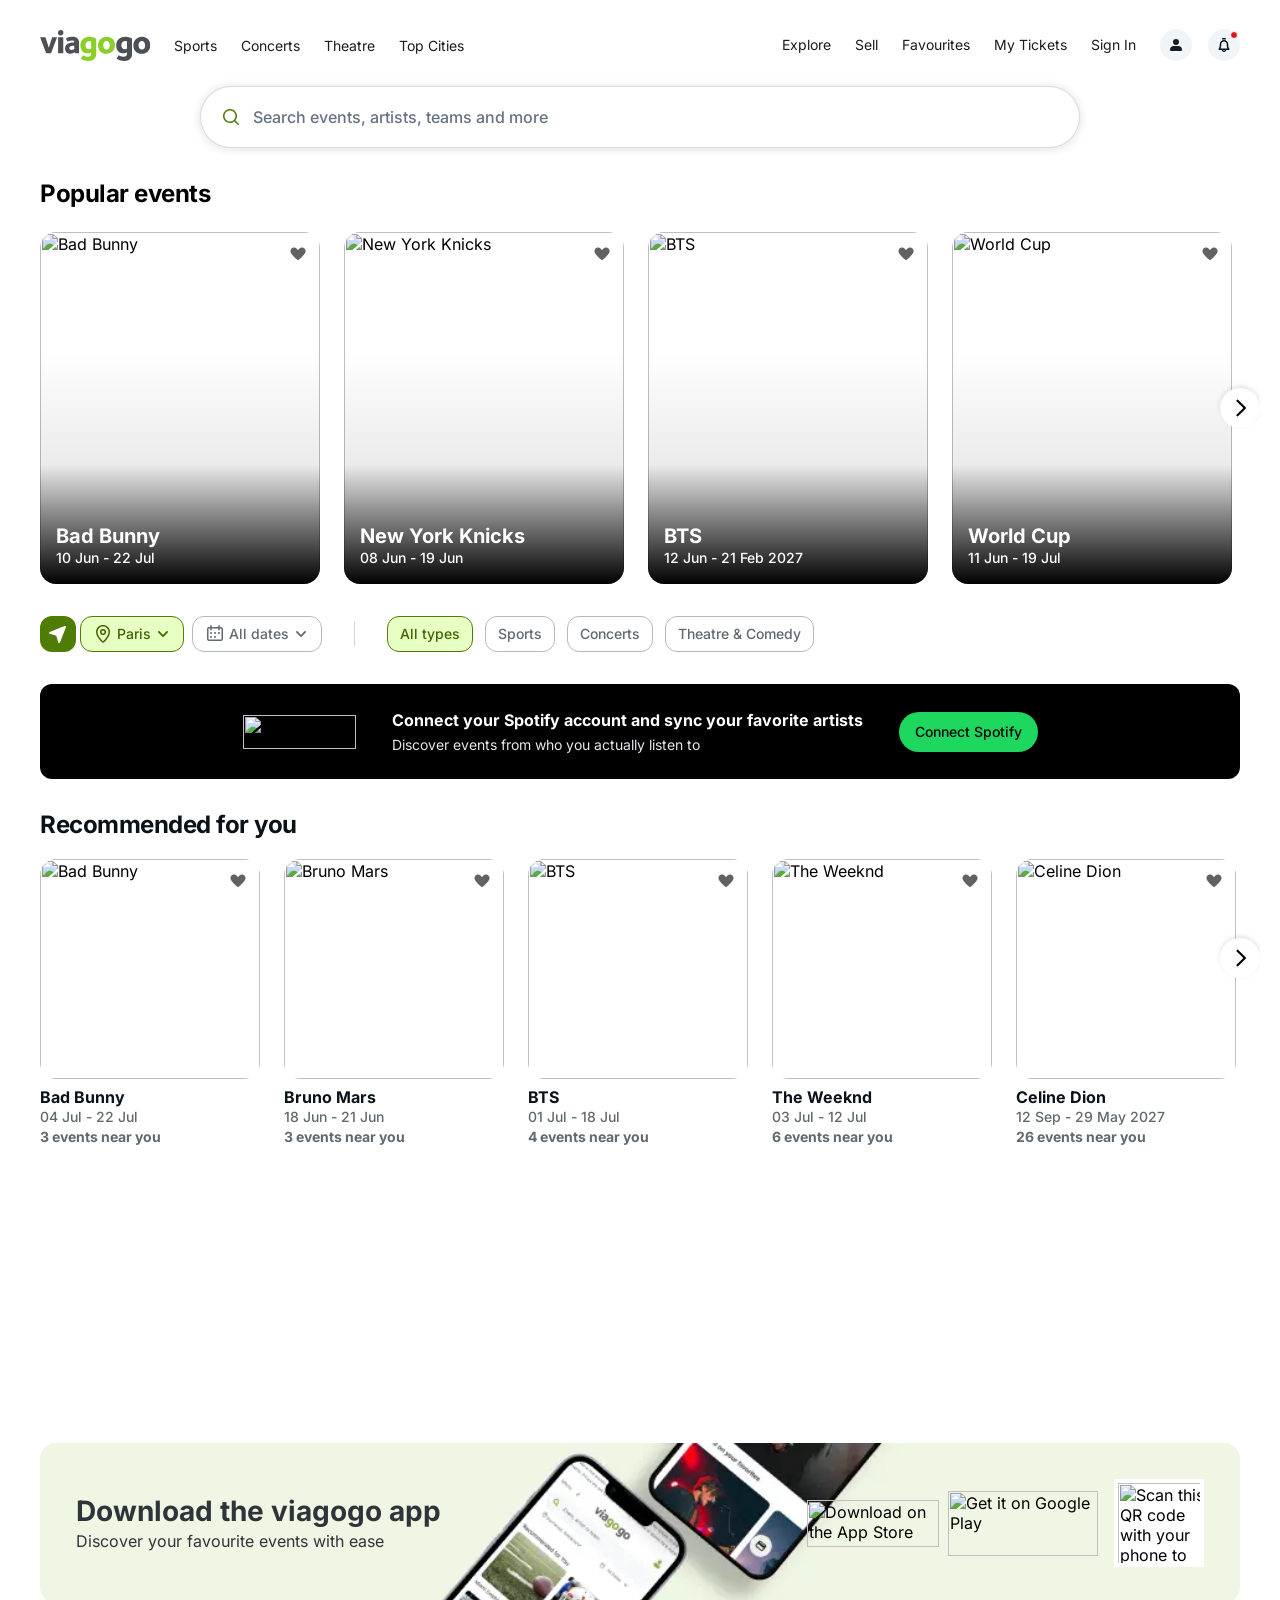
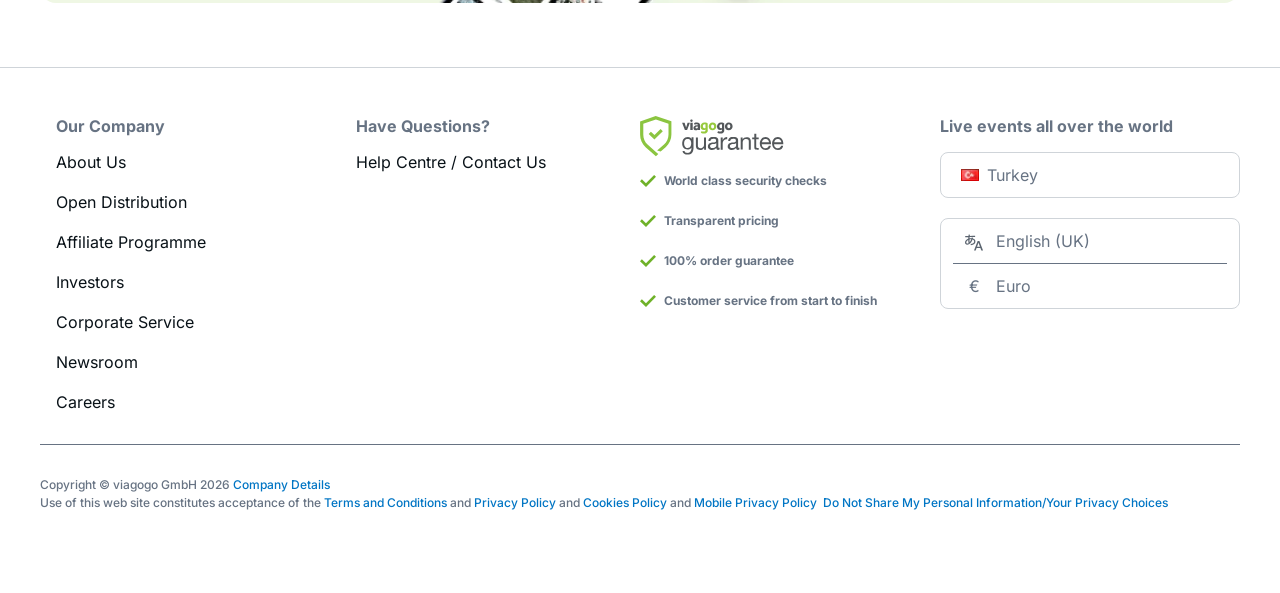
==== commit 995bc4d2: "Inject reference CSS inline so pages render correctly without CDN dependency" ====
--- a/index.html
+++ b/index.html
@@ -134,7 +134,17 @@
                     <script type="module" crossorigin="" src="https://ws.vggcdn.net/Scripts/d/e/v/sentry-init.DeuBOkRg.js"></script>
                     <link defer="" rel="stylesheet" crossorigin="" href="https://ws.vggcdn.net/Scripts/d/e/v/viagogo-app-entrypoint.B0yzob_b.css">
                     <script type="module" crossorigin="" src="https://ws.vggcdn.net/Scripts/d/e/v/viagogo-home.BpFx3x_j.js"></script>
-<link rel="modulepreload" as="script" crossorigin="" href="https://ws.vggcdn.net/Scripts/d/e/v/Footer.DGDV2gae.chunk.js"><link rel="modulepreload" as="script" crossorigin="" href="https://ws.vggcdn.net/Scripts/d/e/v/broadway.DaopFNkP.chunk.js"><link rel="modulepreload" as="script" crossorigin="" href="https://ws.vggcdn.net/Scripts/d/e/v/rolldown-runtime.CdEsWAxD.chunk.js"><link rel="modulepreload" as="script" crossorigin="" href="https://ws.vggcdn.net/Scripts/d/e/v/vendor.BbV_CRSX.chunk.js"><link rel="modulepreload" as="script" crossorigin="" href="https://ws.vggcdn.net/Scripts/d/e/v/viagogo-modules.DNLXNtjQ.chunk.js"><link rel="modulepreload" as="script" crossorigin="" href="https://ws.vggcdn.net/Scripts/d/e/v/viagogo-app-entrypoint.Drf9Kspt.chunk.js"><link rel="modulepreload" as="script" crossorigin="" href="https://ws.vggcdn.net/Scripts/d/e/v/content.CGw3holE.chunk.js"><link rel="modulepreload" as="script" crossorigin="" href="https://ws.vggcdn.net/Scripts/d/e/v/SentryTags.ky74XPbd.chunk.js"><link rel="modulepreload" as="script" crossorigin="" href="https://ws.vggcdn.net/Scripts/d/e/v/sentry.DcjNannc.chunk.js"><link rel="modulepreload" as="script" crossorigin="" href="https://ws.vggcdn.net/Scripts/d/e/v/useOutsideClick.df_l2MhW.chunk.js"><link rel="modulepreload" as="script" crossorigin="" href="https://ws.vggcdn.net/Scripts/d/e/v/appContextHelper.IRVHccLN.chunk.js"><link rel="modulepreload" as="script" crossorigin="" href="https://ws.vggcdn.net/Scripts/d/e/v/useInView.DTsB4lHy.chunk.js"><link rel="modulepreload" as="script" crossorigin="" href="https://ws.vggcdn.net/Scripts/d/e/v/LocalizationModalV2.CktyiL_F.chunk.js"><link rel="modulepreload" as="script" crossorigin="" href="https://ws.vggcdn.net/Scripts/d/e/v/LazyLoad.zHeClms3.chunk.js"><style data-styled="active" data-styled-version="6.3.0"></style><script src="https://maps.googleapis.com/maps/api/js?libraries=geocoding%2Cplaces&amp;key=AIzaSyA7b9MlEm0ci6vgsOuxb5L2UcnxD3Yy4ec&amp;language=en&amp;callback=google.maps.__ib__"></script><script src="https://bat.bing.com/p/action/23001275.js" type="text/javascript" async="" data-ueto="ueto_a52e6ed665"></script><script type="text/javascript" async="" src="https://googleads.g.doubleclick.net/pagead/viewthroughconversion/1037896160/?random=1780872365370&amp;cv=11&amp;fst=1780872365370&amp;bg=ffffff&amp;guid=ON&amp;async=1&amp;en=gtag.config&amp;gtm=45be6631h1v9181805909za200zd9181805909xec&amp;gcd=13t3tPt2t5l1&amp;dma_cps=a&amp;dma=1&amp;tag_exp=0~115616985~115938466~115938468~118228215~119027224&amp;u_w=1536&amp;u_h=864&amp;url=https%3A%2F%2Fwww.viagogo.com.tr%2F&amp;ref=https%3A%2F%2Fwww.viagogo.com.tr%2F&amp;rcb=5&amp;frm=0&amp;tiba=Tickets%20-%20Concert%2C%20Sport%20%26%20Theatre%20Tickets%20%7C%20viagogo%20the%20Ticket%20Marketplace&amp;hn=www.googleadservices.com&amp;npa=0&amp;pscdl=noapi&amp;auid=1009939198.1780860680&amp;uaa=x86&amp;uab=64&amp;uafvl=Chromium%3B148.0.7778.217%7CGoogle%2520Chrome%3B148.0.7778.217%7CNot%252FA)Brand%3B99.0.0.0&amp;uamb=0&amp;uam=&amp;uap=Windows&amp;uapv=19.0.0&amp;uaw=0&amp;data=event%3Dgtag.config&amp;ept=9&amp;rfmt=3&amp;fmt=4"></script><script type="text/javascript" async="" src="https://googleads.g.doubleclick.net/pagead/viewthroughconversion/1037896160/?random=1780872366001&amp;cv=11&amp;fst=1780872366001&amp;bg=ffffff&amp;guid=ON&amp;async=1&amp;en=page_view&amp;gtm=45be6631h1v9181805909za200zd9181805909xec&amp;gcd=13t3tPt2t5l1&amp;dma_cps=a&amp;dma=1&amp;tag_exp=0~115616985~115938466~115938468~118228215~119027224&amp;u_w=1536&amp;u_h=864&amp;url=https%3A%2F%2Fwww.viagogo.com.tr%2F&amp;ref=https%3A%2F%2Fwww.viagogo.com.tr%2F&amp;rcb=5&amp;frm=0&amp;tiba=Tickets%20-%20Concert%2C%20Sport%20%26%20Theatre%20Tickets%20%7C%20viagogo%20the%20Ticket%20Marketplace&amp;hn=www.googleadservices.com&amp;npa=0&amp;pscdl=noapi&amp;auid=1009939198.1780860680&amp;uaa=x86&amp;uab=64&amp;uafvl=Chromium%3B148.0.7778.217%7CGoogle%2520Chrome%3B148.0.7778.217%7CNot%252FA)Brand%3B99.0.0.0&amp;uamb=0&amp;uam=&amp;uap=Windows&amp;uapv=19.0.0&amp;uaw=0&amp;data=event%3Dpage_view%3Bcatid%3D0%3Bcategorypagetype%3D0-Default&amp;ept=9&amp;rfmt=3&amp;fmt=4"></script><style id="googleidentityservice_button_styles">.qJTHM{-moz-user-select:none;-webkit-user-select:none;-ms-user-select:none;color:#202124;direction:ltr;-webkit-touch-callout:none;font-family:Roboto-Regular,arial,sans-serif;-webkit-font-smoothing:antialiased;font-weight:400;margin:0;overflow:hidden;-webkit-text-size-adjust:100%}.ynRLnc{left:-9999px;position:absolute;top:-9999px}.L6cTce{display:none}.bltWBb{overflow-wrap:break-word;word-break:break-word}.hSRGPd{color:#1a73e8;cursor:pointer;font-weight:500;text-decoration:none}.Bz112c-W3lGp{height:16px;width:16px}.Bz112c-E3DyYd{height:20px;width:20px}.Bz112c-r9oPif{height:24px;width:24px}.Bz112c-u2z5K{height:36px;width:36px}.Bz112c-uaxL4e{border-radius:10px}.LgbsSe-Bz112c{display:block}.S9gUrf-YoZ4jf{border:none;margin:0;padding:0}.S9gUrf-YoZ4jf *{border:none;margin:0;padding:0}.fFW7wc-ibnC6b>.aZ2wEe>div{border-color:#4285f4}.P1ekSe-ZMv3u{-webkit-transition:height .2s linear;transition:height .2s linear}.P1ekSe-ZMv3u>div:first-child{background-color:#1a73e8!important;-webkit-transition:width .3s linear;transition:width .3s linear}.P1ekSe-ZMv3u>div:nth-child(2){background-image:-webkit-gradient(linear,left top,right top,from(rgba(255,255,255,.7)),to(rgba(255,255,255,.7))),-webkit-gradient(linear,left top,right top,from(#1a73e8),to(#1a73e8))!important;background-image:-webkit-linear-gradient(left,rgba(255,255,255,.7),rgba(255,255,255,.7)),-webkit-linear-gradient(left,#1a73e8,#1a73e8)!important;background-image:linear-gradient(90deg,rgba(255,255,255,.7),rgba(255,255,255,.7)),linear-gradient(90deg,#1a73e8,#1a73e8)!important}.P1ekSe-ZMv3u>div:nth-child(3){background-image:-webkit-gradient(linear,left top,right top,from(rgba(255,255,255,.7)),to(rgba(255,255,255,.7))),-webkit-gradient(linear,left top,right top,from(#1a73e8),to(#1a73e8))!important;background-image:-webkit-linear-gradient(left,rgba(255,255,255,.7),rgba(255,255,255,.7)),-webkit-linear-gradient(left,#1a73e8,#1a73e8)!important;background-image:linear-gradient(90deg,rgba(255,255,255,.7),rgba(255,255,255,.7)),linear-gradient(90deg,#1a73e8,#1a73e8)!important}.haAclf{display:inline-block}.nsm7Bb-HzV7m-LgbsSe{border-radius:4px;box-sizing:border-box;-webkit-transition:background-color .218s,border-color .218s;transition:background-color .218s,border-color .218s;-moz-user-select:none;-webkit-user-select:none;-ms-user-select:none;-webkit-appearance:none;background-color:#fff;background-image:none;border:1px solid #dadce0;color:#3c4043;cursor:pointer;font-family:Google Sans,arial,sans-serif;font-size:14px;height:40px;letter-spacing:.25px;outline:none;overflow:hidden;padding:0 12px;position:relative;text-align:center;vertical-align:middle;white-space:nowrap;width:auto}@media screen and (-ms-high-contrast:active){.nsm7Bb-HzV7m-LgbsSe{border:2px solid windowText;color:windowText}}@media screen and (preferes-contrast:more){.nsm7Bb-HzV7m-LgbsSe{color:#000}}.nsm7Bb-HzV7m-LgbsSe.pSzOP-SxQuSe{font-size:14px;height:32px;letter-spacing:.25px;padding:0 10px}.nsm7Bb-HzV7m-LgbsSe.purZT-SxQuSe{font-size:11px;height:20px;letter-spacing:.3px;padding:0 8px}.nsm7Bb-HzV7m-LgbsSe.Bz112c-LgbsSe{padding:0;width:40px}.nsm7Bb-HzV7m-LgbsSe.Bz112c-LgbsSe.pSzOP-SxQuSe{width:32px}.nsm7Bb-HzV7m-LgbsSe.Bz112c-LgbsSe.purZT-SxQuSe{width:20px}.nsm7Bb-HzV7m-LgbsSe.JGcpL-RbRzK{border-radius:20px}.nsm7Bb-HzV7m-LgbsSe.JGcpL-RbRzK.pSzOP-SxQuSe{border-radius:16px}.nsm7Bb-HzV7m-LgbsSe.JGcpL-RbRzK.purZT-SxQuSe{border-radius:10px}.nsm7Bb-HzV7m-LgbsSe.i5vt6e-to915-Ia7Qfc{border:1px solid #8e918f;background-color:#131314;color:#e3e3e3}.nsm7Bb-HzV7m-LgbsSe.MFS4be-Ia7Qfc{border:none;color:#fff}.nsm7Bb-HzV7m-LgbsSe.MFS4be-v3pZbf-Ia7Qfc{background-color:#1a73e8}.nsm7Bb-HzV7m-LgbsSe.MFS4be-JaPV2b-Ia7Qfc{background-color:#202124;color:#e8eaed}@media screen and (prefers-contrast:more){.nsm7Bb-HzV7m-LgbsSe.MFS4be-JaPV2b-Ia7Qfc{color:#fff}}.nsm7Bb-HzV7m-LgbsSe .nsm7Bb-HzV7m-LgbsSe-Bz112c{height:18px;margin-right:8px;min-width:18px;width:18px}.nsm7Bb-HzV7m-LgbsSe.pSzOP-SxQuSe .nsm7Bb-HzV7m-LgbsSe-Bz112c{height:14px;min-width:14px;width:14px}.nsm7Bb-HzV7m-LgbsSe.purZT-SxQuSe .nsm7Bb-HzV7m-LgbsSe-Bz112c{height:10px;min-width:10px;width:10px}.nsm7Bb-HzV7m-LgbsSe.jVeSEe .nsm7Bb-HzV7m-LgbsSe-Bz112c{margin-left:8px;margin-right:-4px}.nsm7Bb-HzV7m-LgbsSe.Bz112c-LgbsSe .nsm7Bb-HzV7m-LgbsSe-Bz112c{margin:0;padding:10px}.nsm7Bb-HzV7m-LgbsSe.Bz112c-LgbsSe.pSzOP-SxQuSe .nsm7Bb-HzV7m-LgbsSe-Bz112c{padding:8px}.nsm7Bb-HzV7m-LgbsSe.Bz112c-LgbsSe.purZT-SxQuSe .nsm7Bb-HzV7m-LgbsSe-Bz112c{padding:4px}.nsm7Bb-HzV7m-LgbsSe .nsm7Bb-HzV7m-LgbsSe-Bz112c-haAclf{border-top-left-radius:3px;border-bottom-left-radius:3px;display:-webkit-box;display:-webkit-flex;display:flex;-webkit-box-pack:center;-webkit-justify-content:center;justify-content:center;-webkit-box-align:center;-webkit-align-items:center;align-items:center;background-color:#fff;height:36px;margin-left:-10px;margin-right:12px;min-width:36px;width:36px}.nsm7Bb-HzV7m-LgbsSe .nsm7Bb-HzV7m-LgbsSe-Bz112c-haAclf .nsm7Bb-HzV7m-LgbsSe-Bz112c,.nsm7Bb-HzV7m-LgbsSe.Bz112c-LgbsSe .nsm7Bb-HzV7m-LgbsSe-Bz112c-haAclf .nsm7Bb-HzV7m-LgbsSe-Bz112c{margin:0;padding:0}.nsm7Bb-HzV7m-LgbsSe.pSzOP-SxQuSe .nsm7Bb-HzV7m-LgbsSe-Bz112c-haAclf{height:28px;margin-left:-8px;margin-right:10px;min-width:28px;width:28px}.nsm7Bb-HzV7m-LgbsSe.purZT-SxQuSe .nsm7Bb-HzV7m-LgbsSe-Bz112c-haAclf{height:16px;margin-left:-6px;margin-right:8px;min-width:16px;width:16px}.nsm7Bb-HzV7m-LgbsSe.Bz112c-LgbsSe .nsm7Bb-HzV7m-LgbsSe-Bz112c-haAclf{border-radius:3px;margin-left:2px;margin-right:0;padding:0}.nsm7Bb-HzV7m-LgbsSe.JGcpL-RbRzK .nsm7Bb-HzV7m-LgbsSe-Bz112c-haAclf{border-radius:18px}.nsm7Bb-HzV7m-LgbsSe.pSzOP-SxQuSe.JGcpL-RbRzK .nsm7Bb-HzV7m-LgbsSe-Bz112c-haAclf{border-radius:14px}.nsm7Bb-HzV7m-LgbsSe.purZT-SxQuSe.JGcpL-RbRzK .nsm7Bb-HzV7m-LgbsSe-Bz112c-haAclf{border-radius:8px}.nsm7Bb-HzV7m-LgbsSe .nsm7Bb-HzV7m-LgbsSe-bN97Pc-sM5MNb{display:-webkit-box;display:-webkit-flex;display:flex;-webkit-align-items:center;-webkit-box-align:center;align-items:center;-webkit-flex-direction:row;-webkit-box-orient:horizontal;-webkit-box-direction:normal;flex-direction:row;-webkit-box-pack:justify;-webkit-justify-content:space-between;justify-content:space-between;-webkit-flex-wrap:nowrap;flex-wrap:nowrap;height:100%;position:relative;width:100%}.nsm7Bb-HzV7m-LgbsSe .oXtfBe-l4eHX{-webkit-box-pack:center;-webkit-justify-content:center;justify-content:center}.nsm7Bb-HzV7m-LgbsSe .nsm7Bb-HzV7m-LgbsSe-BPrWId{-webkit-flex-grow:1;-webkit-box-flex:1;flex-grow:1;font-family:Google Sans,arial,sans-serif;font-weight:500;overflow:hidden;text-overflow:ellipsis;vertical-align:top}.nsm7Bb-HzV7m-LgbsSe.purZT-SxQuSe .nsm7Bb-HzV7m-LgbsSe-BPrWId{font-weight:300}.nsm7Bb-HzV7m-LgbsSe .oXtfBe-l4eHX .nsm7Bb-HzV7m-LgbsSe-BPrWId{-webkit-flex-grow:0;-webkit-box-flex:0;flex-grow:0}.nsm7Bb-HzV7m-LgbsSe .nsm7Bb-HzV7m-LgbsSe-MJoBVe{-webkit-transition:background-color .218s;transition:background-color .218s;bottom:0;left:0;position:absolute;right:0;top:0}.nsm7Bb-HzV7m-LgbsSe:focus,.nsm7Bb-HzV7m-LgbsSe:hover{box-shadow:none;border-color:rgb(210,227,252);outline:none}.nsm7Bb-HzV7m-LgbsSe:focus-within{outline:2px solid #00639b;border-color:transparent}.nsm7Bb-HzV7m-LgbsSe:hover .nsm7Bb-HzV7m-LgbsSe-MJoBVe{background:rgba(66,133,244,.08)}.nsm7Bb-HzV7m-LgbsSe:active .nsm7Bb-HzV7m-LgbsSe-MJoBVe,.nsm7Bb-HzV7m-LgbsSe:focus .nsm7Bb-HzV7m-LgbsSe-MJoBVe{background:rgba(66,133,244,.1)}.nsm7Bb-HzV7m-LgbsSe.i5vt6e-to915-Ia7Qfc:hover .nsm7Bb-HzV7m-LgbsSe-MJoBVe{background:rgba(255,255,255,.08)}.nsm7Bb-HzV7m-LgbsSe.i5vt6e-to915-Ia7Qfc:active .nsm7Bb-HzV7m-LgbsSe-MJoBVe,.nsm7Bb-HzV7m-LgbsSe.i5vt6e-to915-Ia7Qfc:focus .nsm7Bb-HzV7m-LgbsSe-MJoBVe{background:rgba(255,255,255,.12)}.nsm7Bb-HzV7m-LgbsSe.MFS4be-Ia7Qfc:hover .nsm7Bb-HzV7m-LgbsSe-MJoBVe{background:rgba(255,255,255,.24)}.nsm7Bb-HzV7m-LgbsSe.MFS4be-Ia7Qfc:active .nsm7Bb-HzV7m-LgbsSe-MJoBVe,.nsm7Bb-HzV7m-LgbsSe.MFS4be-Ia7Qfc:focus .nsm7Bb-HzV7m-LgbsSe-MJoBVe{background:rgba(255,255,255,.32)}.nsm7Bb-HzV7m-LgbsSe .n1UuX-DkfjY{border-radius:50%;display:-webkit-box;display:-webkit-flex;display:flex;height:20px;margin-left:-4px;margin-right:8px;min-width:20px;width:20px}.nsm7Bb-HzV7m-LgbsSe.jVeSEe .nsm7Bb-HzV7m-LgbsSe-BPrWId{font-family:Roboto;font-size:12px;text-align:left}.nsm7Bb-HzV7m-LgbsSe.jVeSEe .nsm7Bb-HzV7m-LgbsSe-BPrWId .K4efff .fmcmS,.nsm7Bb-HzV7m-LgbsSe.jVeSEe .nsm7Bb-HzV7m-LgbsSe-BPrWId .ssJRIf{overflow:hidden;text-overflow:ellipsis}.nsm7Bb-HzV7m-LgbsSe.jVeSEe .nsm7Bb-HzV7m-LgbsSe-BPrWId .K4efff{display:-webkit-box;display:-webkit-flex;display:flex;-webkit-align-items:center;-webkit-box-align:center;align-items:center;color:#5f6368;fill:#5f6368;font-size:11px;font-weight:400}.nsm7Bb-HzV7m-LgbsSe.jVeSEe.MFS4be-Ia7Qfc .nsm7Bb-HzV7m-LgbsSe-BPrWId .K4efff{color:#e8eaed;fill:#e8eaed}@media screen and (prefers-contrast:more){.nsm7Bb-HzV7m-LgbsSe.jVeSEe .nsm7Bb-HzV7m-LgbsSe-BPrWId .K4efff,.nsm7Bb-HzV7m-LgbsSe.jVeSEe.MFS4be-Ia7Qfc .nsm7Bb-HzV7m-LgbsSe-BPrWId .K4efff{color:#000;fill:#000}}.nsm7Bb-HzV7m-LgbsSe.jVeSEe .nsm7Bb-HzV7m-LgbsSe-BPrWId .K4efff .Bz112c{height:18px;margin:-3px -3px -3px 2px;min-width:18px;width:18px}.nsm7Bb-HzV7m-LgbsSe.jVeSEe .nsm7Bb-HzV7m-LgbsSe-Bz112c-haAclf{border-top-left-radius:0;border-bottom-left-radius:0;border-top-right-radius:3px;border-bottom-right-radius:3px;margin-left:12px;margin-right:-10px}.nsm7Bb-HzV7m-LgbsSe.jVeSEe.JGcpL-RbRzK .nsm7Bb-HzV7m-LgbsSe-Bz112c-haAclf{border-radius:18px}.L5Fo6c-sM5MNb{border:0;display:block;left:0;position:relative;top:0}.L5Fo6c-bF1uUb{border-radius:4px;bottom:0;cursor:pointer;left:0;position:absolute;right:0;top:0}.L5Fo6c-bF1uUb:focus{border:none;outline:none}sentinel{}</style><script src="https://maps.googleapis.com/maps-api-v3/api/js/65/3b/util.js"></script><script src="https://maps.googleapis.com/maps-api-v3/api/js/65/3b/places_impl.js"></script><script src="https://maps.googleapis.com/maps-api-v3/api/js/65/3b/places.js"></script><script src="https://maps.googleapis.com/maps-api-v3/api/js/65/3b/controls.js"></script><script src="https://maps.googleapis.com/maps-api-v3/api/js/65/3b/common.js"></script><script src="https://maps.googleapis.com/maps-api-v3/api/js/65/3b/main.js"></script><script type="text/javascript" charset="UTF-8" src="https://maps.googleapis.com/maps-api-v3/api/js/65/3b/geocoder.js"></script></head>
+<link rel="modulepreload" as="script" crossorigin="" href="https://ws.vggcdn.net/Scripts/d/e/v/Footer.DGDV2gae.chunk.js"><link rel="modulepreload" as="script" crossorigin="" href="https://ws.vggcdn.net/Scripts/d/e/v/broadway.DaopFNkP.chunk.js"><link rel="modulepreload" as="script" crossorigin="" href="https://ws.vggcdn.net/Scripts/d/e/v/rolldown-runtime.CdEsWAxD.chunk.js"><link rel="modulepreload" as="script" crossorigin="" href="https://ws.vggcdn.net/Scripts/d/e/v/vendor.BbV_CRSX.chunk.js"><link rel="modulepreload" as="script" crossorigin="" href="https://ws.vggcdn.net/Scripts/d/e/v/viagogo-modules.DNLXNtjQ.chunk.js"><link rel="modulepreload" as="script" crossorigin="" href="https://ws.vggcdn.net/Scripts/d/e/v/viagogo-app-entrypoint.Drf9Kspt.chunk.js"><link rel="modulepreload" as="script" crossorigin="" href="https://ws.vggcdn.net/Scripts/d/e/v/content.CGw3holE.chunk.js"><link rel="modulepreload" as="script" crossorigin="" href="https://ws.vggcdn.net/Scripts/d/e/v/SentryTags.ky74XPbd.chunk.js"><link rel="modulepreload" as="script" crossorigin="" href="https://ws.vggcdn.net/Scripts/d/e/v/sentry.DcjNannc.chunk.js"><link rel="modulepreload" as="script" crossorigin="" href="https://ws.vggcdn.net/Scripts/d/e/v/useOutsideClick.df_l2MhW.chunk.js"><link rel="modulepreload" as="script" crossorigin="" href="https://ws.vggcdn.net/Scripts/d/e/v/appContextHelper.IRVHccLN.chunk.js"><link rel="modulepreload" as="script" crossorigin="" href="https://ws.vggcdn.net/Scripts/d/e/v/useInView.DTsB4lHy.chunk.js"><link rel="modulepreload" as="script" crossorigin="" href="https://ws.vggcdn.net/Scripts/d/e/v/LocalizationModalV2.CktyiL_F.chunk.js"><link rel="modulepreload" as="script" crossorigin="" href="https://ws.vggcdn.net/Scripts/d/e/v/LazyLoad.zHeClms3.chunk.js"><style data-styled="active" data-styled-version="6.3.0"></style><script src="https://maps.googleapis.com/maps/api/js?libraries=geocoding%2Cplaces&amp;key=AIzaSyA7b9MlEm0ci6vgsOuxb5L2UcnxD3Yy4ec&amp;language=en&amp;callback=google.maps.__ib__"></script><script src="https://bat.bing.com/p/action/23001275.js" type="text/javascript" async="" data-ueto="ueto_a52e6ed665"></script><script type="text/javascript" async="" src="https://googleads.g.doubleclick.net/pagead/viewthroughconversion/1037896160/?random=1780872365370&amp;cv=11&amp;fst=1780872365370&amp;bg=ffffff&amp;guid=ON&amp;async=1&amp;en=gtag.config&amp;gtm=45be6631h1v9181805909za200zd9181805909xec&amp;gcd=13t3tPt2t5l1&amp;dma_cps=a&amp;dma=1&amp;tag_exp=0~115616985~115938466~115938468~118228215~119027224&amp;u_w=1536&amp;u_h=864&amp;url=https%3A%2F%2Fwww.viagogo.com.tr%2F&amp;ref=https%3A%2F%2Fwww.viagogo.com.tr%2F&amp;rcb=5&amp;frm=0&amp;tiba=Tickets%20-%20Concert%2C%20Sport%20%26%20Theatre%20Tickets%20%7C%20viagogo%20the%20Ticket%20Marketplace&amp;hn=www.googleadservices.com&amp;npa=0&amp;pscdl=noapi&amp;auid=1009939198.1780860680&amp;uaa=x86&amp;uab=64&amp;uafvl=Chromium%3B148.0.7778.217%7CGoogle%2520Chrome%3B148.0.7778.217%7CNot%252FA)Brand%3B99.0.0.0&amp;uamb=0&amp;uam=&amp;uap=Windows&amp;uapv=19.0.0&amp;uaw=0&amp;data=event%3Dgtag.config&amp;ept=9&amp;rfmt=3&amp;fmt=4"></script><script type="text/javascript" async="" src="https://googleads.g.doubleclick.net/pagead/viewthroughconversion/1037896160/?random=1780872366001&amp;cv=11&amp;fst=1780872366001&amp;bg=ffffff&amp;guid=ON&amp;async=1&amp;en=page_view&amp;gtm=45be6631h1v9181805909za200zd9181805909xec&amp;gcd=13t3tPt2t5l1&amp;dma_cps=a&amp;dma=1&amp;tag_exp=0~115616985~115938466~115938468~118228215~119027224&amp;u_w=1536&amp;u_h=864&amp;url=https%3A%2F%2Fwww.viagogo.com.tr%2F&amp;ref=https%3A%2F%2Fwww.viagogo.com.tr%2F&amp;rcb=5&amp;frm=0&amp;tiba=Tickets%20-%20Concert%2C%20Sport%20%26%20Theatre%20Tickets%20%7C%20viagogo%20the%20Ticket%20Marketplace&amp;hn=www.googleadservices.com&amp;npa=0&amp;pscdl=noapi&amp;auid=1009939198.1780860680&amp;uaa=x86&amp;uab=64&amp;uafvl=Chromium%3B148.0.7778.217%7CGoogle%2520Chrome%3B148.0.7778.217%7CNot%252FA)Brand%3B99.0.0.0&amp;uamb=0&amp;uam=&amp;uap=Windows&amp;uapv=19.0.0&amp;uaw=0&amp;data=event%3Dpage_view%3Bcatid%3D0%3Bcategorypagetype%3D0-Default&amp;ept=9&amp;rfmt=3&amp;fmt=4"></script><style id="googleidentityservice_button_styles">.qJTHM{-moz-user-select:none;-webkit-user-select:none;-ms-user-select:none;color:#202124;direction:ltr;-webkit-touch-callout:none;font-family:Roboto-Regular,arial,sans-serif;-webkit-font-smoothing:antialiased;font-weight:400;margin:0;overflow:hidden;-webkit-text-size-adjust:100%}.ynRLnc{left:-9999px;position:absolute;top:-9999px}.L6cTce{display:none}.bltWBb{overflow-wrap:break-word;word-break:break-word}.hSRGPd{color:#1a73e8;cursor:pointer;font-weight:500;text-decoration:none}.Bz112c-W3lGp{height:16px;width:16px}.Bz112c-E3DyYd{height:20px;width:20px}.Bz112c-r9oPif{height:24px;width:24px}.Bz112c-u2z5K{height:36px;width:36px}.Bz112c-uaxL4e{border-radius:10px}.LgbsSe-Bz112c{display:block}.S9gUrf-YoZ4jf{border:none;margin:0;padding:0}.S9gUrf-YoZ4jf *{border:none;margin:0;padding:0}.fFW7wc-ibnC6b>.aZ2wEe>div{border-color:#4285f4}.P1ekSe-ZMv3u{-webkit-transition:height .2s linear;transition:height .2s linear}.P1ekSe-ZMv3u>div:first-child{background-color:#1a73e8!important;-webkit-transition:width .3s linear;transition:width .3s linear}.P1ekSe-ZMv3u>div:nth-child(2){background-image:-webkit-gradient(linear,left top,right top,from(rgba(255,255,255,.7)),to(rgba(255,255,255,.7))),-webkit-gradient(linear,left top,right top,from(#1a73e8),to(#1a73e8))!important;background-image:-webkit-linear-gradient(left,rgba(255,255,255,.7),rgba(255,255,255,.7)),-webkit-linear-gradient(left,#1a73e8,#1a73e8)!important;background-image:linear-gradient(90deg,rgba(255,255,255,.7),rgba(255,255,255,.7)),linear-gradient(90deg,#1a73e8,#1a73e8)!important}.P1ekSe-ZMv3u>div:nth-child(3){background-image:-webkit-gradient(linear,left top,right top,from(rgba(255,255,255,.7)),to(rgba(255,255,255,.7))),-webkit-gradient(linear,left top,right top,from(#1a73e8),to(#1a73e8))!important;background-image:-webkit-linear-gradient(left,rgba(255,255,255,.7),rgba(255,255,255,.7)),-webkit-linear-gradient(left,#1a73e8,#1a73e8)!important;background-image:linear-gradient(90deg,rgba(255,255,255,.7),rgba(255,255,255,.7)),linear-gradient(90deg,#1a73e8,#1a73e8)!important}.haAclf{display:inline-block}.nsm7Bb-HzV7m-LgbsSe{border-radius:4px;box-sizing:border-box;-webkit-transition:background-color .218s,border-color .218s;transition:background-color .218s,border-color .218s;-moz-user-select:none;-webkit-user-select:none;-ms-user-select:none;-webkit-appearance:none;background-color:#fff;background-image:none;border:1px solid #dadce0;color:#3c4043;cursor:pointer;font-family:Google Sans,arial,sans-serif;font-size:14px;height:40px;letter-spacing:.25px;outline:none;overflow:hidden;padding:0 12px;position:relative;text-align:center;vertical-align:middle;white-space:nowrap;width:auto}@media screen and (-ms-high-contrast:active){.nsm7Bb-HzV7m-LgbsSe{border:2px solid windowText;color:windowText}}@media screen and (preferes-contrast:more){.nsm7Bb-HzV7m-LgbsSe{color:#000}}.nsm7Bb-HzV7m-LgbsSe.pSzOP-SxQuSe{font-size:14px;height:32px;letter-spacing:.25px;padding:0 10px}.nsm7Bb-HzV7m-LgbsSe.purZT-SxQuSe{font-size:11px;height:20px;letter-spacing:.3px;padding:0 8px}.nsm7Bb-HzV7m-LgbsSe.Bz112c-LgbsSe{padding:0;width:40px}.nsm7Bb-HzV7m-LgbsSe.Bz112c-LgbsSe.pSzOP-SxQuSe{width:32px}.nsm7Bb-HzV7m-LgbsSe.Bz112c-LgbsSe.purZT-SxQuSe{width:20px}.nsm7Bb-HzV7m-LgbsSe.JGcpL-RbRzK{border-radius:20px}.nsm7Bb-HzV7m-LgbsSe.JGcpL-RbRzK.pSzOP-SxQuSe{border-radius:16px}.nsm7Bb-HzV7m-LgbsSe.JGcpL-RbRzK.purZT-SxQuSe{border-radius:10px}.nsm7Bb-HzV7m-LgbsSe.i5vt6e-to915-Ia7Qfc{border:1px solid #8e918f;background-color:#131314;color:#e3e3e3}.nsm7Bb-HzV7m-LgbsSe.MFS4be-Ia7Qfc{border:none;color:#fff}.nsm7Bb-HzV7m-LgbsSe.MFS4be-v3pZbf-Ia7Qfc{background-color:#1a73e8}.nsm7Bb-HzV7m-LgbsSe.MFS4be-JaPV2b-Ia7Qfc{background-color:#202124;color:#e8eaed}@media screen and (prefers-contrast:more){.nsm7Bb-HzV7m-LgbsSe.MFS4be-JaPV2b-Ia7Qfc{color:#fff}}.nsm7Bb-HzV7m-LgbsSe .nsm7Bb-HzV7m-LgbsSe-Bz112c{height:18px;margin-right:8px;min-width:18px;width:18px}.nsm7Bb-HzV7m-LgbsSe.pSzOP-SxQuSe .nsm7Bb-HzV7m-LgbsSe-Bz112c{height:14px;min-width:14px;width:14px}.nsm7Bb-HzV7m-LgbsSe.purZT-SxQuSe .nsm7Bb-HzV7m-LgbsSe-Bz112c{height:10px;min-width:10px;width:10px}.nsm7Bb-HzV7m-LgbsSe.jVeSEe .nsm7Bb-HzV7m-LgbsSe-Bz112c{margin-left:8px;margin-right:-4px}.nsm7Bb-HzV7m-LgbsSe.Bz112c-LgbsSe .nsm7Bb-HzV7m-LgbsSe-Bz112c{margin:0;padding:10px}.nsm7Bb-HzV7m-LgbsSe.Bz112c-LgbsSe.pSzOP-SxQuSe .nsm7Bb-HzV7m-LgbsSe-Bz112c{padding:8px}.nsm7Bb-HzV7m-LgbsSe.Bz112c-LgbsSe.purZT-SxQuSe .nsm7Bb-HzV7m-LgbsSe-Bz112c{padding:4px}.nsm7Bb-HzV7m-LgbsSe .nsm7Bb-HzV7m-LgbsSe-Bz112c-haAclf{border-top-left-radius:3px;border-bottom-left-radius:3px;display:-webkit-box;display:-webkit-flex;display:flex;-webkit-box-pack:center;-webkit-justify-content:center;justify-content:center;-webkit-box-align:center;-webkit-align-items:center;align-items:center;background-color:#fff;height:36px;margin-left:-10px;margin-right:12px;min-width:36px;width:36px}.nsm7Bb-HzV7m-LgbsSe .nsm7Bb-HzV7m-LgbsSe-Bz112c-haAclf .nsm7Bb-HzV7m-LgbsSe-Bz112c,.nsm7Bb-HzV7m-LgbsSe.Bz112c-LgbsSe .nsm7Bb-HzV7m-LgbsSe-Bz112c-haAclf .nsm7Bb-HzV7m-LgbsSe-Bz112c{margin:0;padding:0}.nsm7Bb-HzV7m-LgbsSe.pSzOP-SxQuSe .nsm7Bb-HzV7m-LgbsSe-Bz112c-haAclf{height:28px;margin-left:-8px;margin-right:10px;min-width:28px;width:28px}.nsm7Bb-HzV7m-LgbsSe.purZT-SxQuSe .nsm7Bb-HzV7m-LgbsSe-Bz112c-haAclf{height:16px;margin-left:-6px;margin-right:8px;min-width:16px;width:16px}.nsm7Bb-HzV7m-LgbsSe.Bz112c-LgbsSe .nsm7Bb-HzV7m-LgbsSe-Bz112c-haAclf{border-radius:3px;margin-left:2px;margin-right:0;padding:0}.nsm7Bb-HzV7m-LgbsSe.JGcpL-RbRzK .nsm7Bb-HzV7m-LgbsSe-Bz112c-haAclf{border-radius:18px}.nsm7Bb-HzV7m-LgbsSe.pSzOP-SxQuSe.JGcpL-RbRzK .nsm7Bb-HzV7m-LgbsSe-Bz112c-haAclf{border-radius:14px}.nsm7Bb-HzV7m-LgbsSe.purZT-SxQuSe.JGcpL-RbRzK .nsm7Bb-HzV7m-LgbsSe-Bz112c-haAclf{border-radius:8px}.nsm7Bb-HzV7m-LgbsSe .nsm7Bb-HzV7m-LgbsSe-bN97Pc-sM5MNb{display:-webkit-box;display:-webkit-flex;display:flex;-webkit-align-items:center;-webkit-box-align:center;align-items:center;-webkit-flex-direction:row;-webkit-box-orient:horizontal;-webkit-box-direction:normal;flex-direction:row;-webkit-box-pack:justify;-webkit-justify-content:space-between;justify-content:space-between;-webkit-flex-wrap:nowrap;flex-wrap:nowrap;height:100%;position:relative;width:100%}.nsm7Bb-HzV7m-LgbsSe .oXtfBe-l4eHX{-webkit-box-pack:center;-webkit-justify-content:center;justify-content:center}.nsm7Bb-HzV7m-LgbsSe .nsm7Bb-HzV7m-LgbsSe-BPrWId{-webkit-flex-grow:1;-webkit-box-flex:1;flex-grow:1;font-family:Google Sans,arial,sans-serif;font-weight:500;overflow:hidden;text-overflow:ellipsis;vertical-align:top}.nsm7Bb-HzV7m-LgbsSe.purZT-SxQuSe .nsm7Bb-HzV7m-LgbsSe-BPrWId{font-weight:300}.nsm7Bb-HzV7m-LgbsSe .oXtfBe-l4eHX .nsm7Bb-HzV7m-LgbsSe-BPrWId{-webkit-flex-grow:0;-webkit-box-flex:0;flex-grow:0}.nsm7Bb-HzV7m-LgbsSe .nsm7Bb-HzV7m-LgbsSe-MJoBVe{-webkit-transition:background-color .218s;transition:background-color .218s;bottom:0;left:0;position:absolute;right:0;top:0}.nsm7Bb-HzV7m-LgbsSe:focus,.nsm7Bb-HzV7m-LgbsSe:hover{box-shadow:none;border-color:rgb(210,227,252);outline:none}.nsm7Bb-HzV7m-LgbsSe:focus-within{outline:2px solid #00639b;border-color:transparent}.nsm7Bb-HzV7m-LgbsSe:hover .nsm7Bb-HzV7m-LgbsSe-MJoBVe{background:rgba(66,133,244,.08)}.nsm7Bb-HzV7m-LgbsSe:active .nsm7Bb-HzV7m-LgbsSe-MJoBVe,.nsm7Bb-HzV7m-LgbsSe:focus .nsm7Bb-HzV7m-LgbsSe-MJoBVe{background:rgba(66,133,244,.1)}.nsm7Bb-HzV7m-LgbsSe.i5vt6e-to915-Ia7Qfc:hover .nsm7Bb-HzV7m-LgbsSe-MJoBVe{background:rgba(255,255,255,.08)}.nsm7Bb-HzV7m-LgbsSe.i5vt6e-to915-Ia7Qfc:active .nsm7Bb-HzV7m-LgbsSe-MJoBVe,.nsm7Bb-HzV7m-LgbsSe.i5vt6e-to915-Ia7Qfc:focus .nsm7Bb-HzV7m-LgbsSe-MJoBVe{background:rgba(255,255,255,.12)}.nsm7Bb-HzV7m-LgbsSe.MFS4be-Ia7Qfc:hover .nsm7Bb-HzV7m-LgbsSe-MJoBVe{background:rgba(255,255,255,.24)}.nsm7Bb-HzV7m-LgbsSe.MFS4be-Ia7Qfc:active .nsm7Bb-HzV7m-LgbsSe-MJoBVe,.nsm7Bb-HzV7m-LgbsSe.MFS4be-Ia7Qfc:focus .nsm7Bb-HzV7m-LgbsSe-MJoBVe{background:rgba(255,255,255,.32)}.nsm7Bb-HzV7m-LgbsSe .n1UuX-DkfjY{border-radius:50%;display:-webkit-box;display:-webkit-flex;display:flex;height:20px;margin-left:-4px;margin-right:8px;min-width:20px;width:20px}.nsm7Bb-HzV7m-LgbsSe.jVeSEe .nsm7Bb-HzV7m-LgbsSe-BPrWId{font-family:Roboto;font-size:12px;text-align:left}.nsm7Bb-HzV7m-LgbsSe.jVeSEe .nsm7Bb-HzV7m-LgbsSe-BPrWId .K4efff .fmcmS,.nsm7Bb-HzV7m-LgbsSe.jVeSEe .nsm7Bb-HzV7m-LgbsSe-BPrWId .ssJRIf{overflow:hidden;text-overflow:ellipsis}.nsm7Bb-HzV7m-LgbsSe.jVeSEe .nsm7Bb-HzV7m-LgbsSe-BPrWId .K4efff{display:-webkit-box;display:-webkit-flex;display:flex;-webkit-align-items:center;-webkit-box-align:center;align-items:center;color:#5f6368;fill:#5f6368;font-size:11px;font-weight:400}.nsm7Bb-HzV7m-LgbsSe.jVeSEe.MFS4be-Ia7Qfc .nsm7Bb-HzV7m-LgbsSe-BPrWId .K4efff{color:#e8eaed;fill:#e8eaed}@media screen and (prefers-contrast:more){.nsm7Bb-HzV7m-LgbsSe.jVeSEe .nsm7Bb-HzV7m-LgbsSe-BPrWId .K4efff,.nsm7Bb-HzV7m-LgbsSe.jVeSEe.MFS4be-Ia7Qfc .nsm7Bb-HzV7m-LgbsSe-BPrWId .K4efff{color:#000;fill:#000}}.nsm7Bb-HzV7m-LgbsSe.jVeSEe .nsm7Bb-HzV7m-LgbsSe-BPrWId .K4efff .Bz112c{height:18px;margin:-3px -3px -3px 2px;min-width:18px;width:18px}.nsm7Bb-HzV7m-LgbsSe.jVeSEe .nsm7Bb-HzV7m-LgbsSe-Bz112c-haAclf{border-top-left-radius:0;border-bottom-left-radius:0;border-top-right-radius:3px;border-bottom-right-radius:3px;margin-left:12px;margin-right:-10px}.nsm7Bb-HzV7m-LgbsSe.jVeSEe.JGcpL-RbRzK .nsm7Bb-HzV7m-LgbsSe-Bz112c-haAclf{border-radius:18px}.L5Fo6c-sM5MNb{border:0;display:block;left:0;position:relative;top:0}.L5Fo6c-bF1uUb{border-radius:4px;bottom:0;cursor:pointer;left:0;position:absolute;right:0;top:0}.L5Fo6c-bF1uUb:focus{border:none;outline:none}sentinel{}</style><script src="https://maps.googleapis.com/maps-api-v3/api/js/65/3b/util.js"></script><script src="https://maps.googleapis.com/maps-api-v3/api/js/65/3b/places_impl.js"></script><script src="https://maps.googleapis.com/maps-api-v3/api/js/65/3b/places.js"></script><script src="https://maps.googleapis.com/maps-api-v3/api/js/65/3b/controls.js"></script><script src="https://maps.googleapis.com/maps-api-v3/api/js/65/3b/common.js"></script><script src="https://maps.googleapis.com/maps-api-v3/api/js/65/3b/main.js"></script><script type="text/javascript" charset="UTF-8" src="https://maps.googleapis.com/maps-api-v3/api/js/65/3b/geocoder.js"></script>
+<style id="tm-inline-ref">
+:root{--sf-img-76: url();--sf-img-16: url();--sf-img-17: url();--sf-img-18: url();--sf-img-19: url();--sf-img-20: url();--sf-img-22: url();--sf-img-23: url();--sf-img-24: url();--sf-img-21: url();--sf-img-25: url();--sf-img-26: url();--sf-img-31: url();--sf-img-32: url();--sf-img-37: url();--sf-img-48: url();--sf-img-52: url();--sf-img-44: url()}
+@font-face{font-family:"Inter";font-style:normal;font-weight:400;src:url([data-uri])format("woff2");unicode-range:U+0000-00FF,U+0131,U+0152-0153,U+02BB-02BC,U+02C6,U+02DA,U+02DC,U+0304,U+0308,U+0329,U+2000-206F,U+20AC,U+2122,U+2191,U+2193,U+2212,U+2215,U+FEFF,U+FFFD}@font-face{font-family:"Inter";font-style:normal;font-weight:500;src:url([data-uri])format("woff2");unicode-range:U+0000-00FF,U+0131,U+0152-0153,U+02BB-02BC,U+02C6,U+02DA,U+02DC,U+0304,U+0308,U+0329,U+2000-206F,U+20AC,U+2122,U+2191,U+2193,U+2212,U+2215,U+FEFF,U+FFFD}@font-face{font-family:"Inter";font-style:normal;font-weight:600;src:url([data-uri])format("woff2");unicode-range:U+0000-00FF,U+0131,U+0152-0153,U+02BB-02BC,U+02C6,U+02DA,U+02DC,U+0304,U+0308,U+0329,U+2000-206F,U+20AC,U+2122,U+2191,U+2193,U+2212,U+2215,U+FEFF,U+FFFD}@font-face{font-family:"Inter";font-style:normal;font-weight:700;src:url([data-uri])format("woff2");unicode-range:U+0000-00FF,U+0131,U+0152-0153,U+02BB-02BC,U+02C6,U+02DA,U+02DC,U+0304,U+0308,U+0329,U+2000-206F,U+20AC,U+2122,U+2191,U+2193,U+2212,U+2215,U+FEFF,U+FFFD}
+.DayPicker-NavButton:hover{opacity:.8}.DayPicker-Day--selected:not(.DayPicker-Day--disabled):not(.DayPicker-Day--outside):hover{background-color:#51a0fa}.DayPicker:not(.DayPicker--interactionDisabled) .DayPicker-Day:not(.DayPicker-Day--disabled):not(.DayPicker-Day--selected):not(.DayPicker-Day--outside):hover{background-color:#f0f8ff}:root{--toastify-color-light:#fff;--toastify-color-dark:#121212;--toastify-color-info:#3498db;--toastify-color-success:#07bc0c;--toastify-color-warning:#f1c40f;--toastify-color-error:#e74d3c;--toastify-color-transparent:#ffffffb3;--toastify-icon-color-info:var(--toastify-color-info);--toastify-icon-color-success:var(--toastify-color-success);--toastify-icon-color-warning:var(--toastify-color-warning);--toastify-icon-color-error:var(--toastify-color-error);--toastify-container-width:fit-content;--toastify-toast-width:320px;--toastify-toast-offset:16px;--toastify-toast-top:max(var(--toastify-toast-offset),env(safe-area-inset-top));--toastify-toast-right:max(var(--toastify-toast-offset),env(safe-area-inset-right));--toastify-toast-left:max(var(--toastify-toast-offset),env(safe-area-inset-left));--toastify-toast-bottom:max(var(--toastify-toast-offset),env(safe-area-inset-bottom));--toastify-toast-background:#fff;--toastify-toast-padding:14px;--toastify-toast-min-height:64px;--toastify-toast-max-height:800px;--toastify-toast-bd-radius:6px;--toastify-toast-shadow:0px 4px 12px #0000001a;--toastify-font-family:sans-serif;--toastify-z-index:9999;--toastify-text-color-light:#757575;--toastify-text-color-dark:#fff;--toastify-text-color-info:#fff;--toastify-text-color-success:#fff;--toastify-text-color-warning:#fff;--toastify-text-color-error:#fff;--toastify-spinner-color:#616161;--toastify-spinner-color-empty-area:#e0e0e0;--toastify-color-progress-light:linear-gradient(to right,#4cd964,#5ac8fa,#007aff,#34aadc,#5856d6,#ff2d55);--toastify-color-progress-dark:#bb86fc;--toastify-color-progress-info:var(--toastify-color-info);--toastify-color-progress-success:var(--toastify-color-success);--toastify-color-progress-warning:var(--toastify-color-warning);--toastify-color-progress-error:var(--toastify-color-error);--toastify-color-progress-bgo:.2}.Toastify__toast--stacked:after{content:"";height:calc(var(--g)*1px);position:absolute;bottom:100%;left:0;right:0}.Toastify__toast--stacked[data-pos=bot].Toastify__toast--stacked:before{transform-origin:top}.Toastify__toast--stacked[data-pos=top].Toastify__toast--stacked:before{transform-origin:bottom}.Toastify__toast--stacked:before{content:"";z-index:-1;height:100%;position:absolute;bottom:0;left:0;right:0;transform:scaleY(3)}.Toastify__close-button:hover,.Toastify__close-button:focus{opacity:1}@keyframes Toastify__trackProgress{0%{transform:scaleX(1)}to{transform:scaleX(0)}}@keyframes Toastify__bounceInRight{0%,60%,75%,90%,to{animation-timing-function:cubic-bezier(.215,.61,.355,1)}0%{opacity:0;transform:translate(3000px)}60%{opacity:1;transform:translate(-25px)}75%{transform:translate(10px)}90%{transform:translate(-5px)}to{transform:none}}@keyframes Toastify__bounceOutRight{20%{opacity:1;transform:translate3d(-20px,var(--y),0)}to{opacity:0;transform:translate3d(2000px,var(--y),0)}}@keyframes Toastify__bounceInLeft{0%,60%,75%,90%,to{animation-timing-function:cubic-bezier(.215,.61,.355,1)}0%{opacity:0;transform:translate(-3000px)}60%{opacity:1;transform:translate(25px)}75%{transform:translate(-10px)}90%{transform:translate(5px)}to{transform:none}}@keyframes Toastify__bounceOutLeft{20%{opacity:1;transform:translate3d(20px,var(--y),0)}to{opacity:0;transform:translate3d(-2000px,var(--y),0)}}@keyframes Toastify__bounceInUp{0%,60%,75%,90%,to{animation-timing-function:cubic-bezier(.215,.61,.355,1)}0%{opacity:0;transform:translateY(3000px)}60%{opacity:1;transform:translateY(-20px)}75%{transform:translateY(10px)}90%{transform:translateY(-5px)}to{transform:translate(0,0)}}@keyframes Toastify__bounceOutUp{20%{transform:translate3d(0,calc(var(--y) - 10px),0)}40%,45%{opacity:1;transform:translate3d(0,calc(var(--y) + 20px),0)}to{opacity:0;transform:translateY(-2000px)}}@keyframes Toastify__bounceInDown{0%,60%,75%,90%,to{animation-timing-function:cubic-bezier(.215,.61,.355,1)}0%{opacity:0;transform:translateY(-3000px)}60%{opacity:1;transform:translateY(25px)}75%{transform:translateY(-10px)}90%{transform:translateY(5px)}to{transform:none}}@keyframes Toastify__bounceOutDown{20%{transform:translate3d(0,calc(var(--y) - 10px),0)}40%,45%{opacity:1;transform:translate3d(0,calc(var(--y) + 20px),0)}to{opacity:0;transform:translateY(2000px)}}@keyframes Toastify__zoomIn{0%{opacity:0;transform:scale3d(.3,.3,.3)}50%{opacity:1}}@keyframes Toastify__zoomOut{0%{opacity:1}50%{opacity:0;transform:translate3d(0,var(--y),0) scale3d(.3,.3,.3)}to{opacity:0}}@keyframes Toastify__flipIn{0%{opacity:0;animation-timing-function:ease-in;transform:perspective(400px) rotateX(90deg)}40%{animation-timing-function:ease-in;transform:perspective(400px) rotateX(-20deg)}60%{opacity:1;transform:perspective(400px) rotateX(10deg)}80%{transform:perspective(400px) rotateX(-5deg)}to{transform:perspective(400px)}}@keyframes Toastify__flipOut{0%{transform:translate3d(0,var(--y),0) perspective(400px)}30%{transform:translate3d(0,var(--y),0) perspective(400px) rotate3d(1,0,0,-20deg);opacity:1}to{transform:translate3d(0,var(--y),0) perspective(400px) rotate3d(1,0,0,90deg);opacity:0}}@keyframes Toastify__slideInRight{0%{visibility:visible;transform:translate(110%)}to{transform:translate3d(0,var(--y),0)}}@keyframes Toastify__slideInLeft{0%{visibility:visible;transform:translate(-110%)}to{transform:translate3d(0,var(--y),0)}}@keyframes Toastify__slideInUp{0%{visibility:visible;transform:translateY(110%)}to{transform:translate3d(0,var(--y),0)}}@keyframes Toastify__slideInDown{0%{visibility:visible;transform:translateY(-110%)}to{transform:translate3d(0,var(--y),0)}}@keyframes Toastify__slideOutRight{0%{transform:translate3d(0,var(--y),0)}to{visibility:hidden;transform:translate3d(110%,var(--y),0)}}@keyframes Toastify__slideOutLeft{0%{transform:translate3d(0,var(--y),0)}to{visibility:hidden;transform:translate3d(-110%,var(--y),0)}}@keyframes Toastify__slideOutDown{0%{transform:translate3d(0,var(--y),0)}to{visibility:hidden;transform:translateY(500px)}}@keyframes Toastify__slideOutUp{0%{transform:translate3d(0,var(--y),0)}to{visibility:hidden;transform:translateY(-500px)}}@keyframes Toastify__spin{0%{transform:rotate(0)}to{transform:rotate(360deg)}}
+@layer reset{html,:host{--font-fallback:ui-sans-serif,system-ui,-apple-system,BlinkMacSystemFont,"Segoe UI",Roboto,"Helvetica Neue",Arial,"Noto Sans",sans-serif,"Apple Color Emoji","Segoe UI Emoji","Segoe UI Symbol","Noto Color Emoji";-webkit-text-size-adjust:100%;-webkit-font-smoothing:antialiased;-moz-osx-font-smoothing:grayscale;-moz-tab-size:4;tab-size:4;line-height:1.5;font-family:var(--global-font-body,var(--font-fallback));-webkit-tap-highlight-color:transparent}*,:before,:after{border-style:solid;border-width:0;border-color:var(--global-color-border,currentcolor);box-sizing:border-box;margin:0;padding:0}::backdrop{border-style:solid;border-width:0;border-color:var(--global-color-border,currentcolor);box-sizing:border-box;margin:0;padding:0}::-webkit-file-upload-button{border-style:solid;border-width:0;border-color:var(--global-color-border,currentcolor);box-sizing:border-box;margin:0;padding:0}::file-selector-button{border-style:solid;border-width:0;border-color:var(--global-color-border,currentcolor);box-sizing:border-box;margin:0;padding:0}hr{color:inherit;border-top-width:1px;height:0}img{border-style:none}img,svg{vertical-align:middle}img{max-width:100%}h2,h3{text-wrap:balance;font-size:inherit;font-weight:inherit}p,h2,h3{overflow-wrap:break-word}ul{list-style:none}button{-webkit-appearance:button;-moz-appearance:button;appearance:button}::-webkit-file-upload-button{-webkit-appearance:button;-moz-appearance:button;appearance:button}::file-selector-button{-webkit-appearance:button;-moz-appearance:button;appearance:button}button,input{font:inherit;font-feature-settings:inherit;font-variation-settings:inherit;letter-spacing:inherit;color:inherit;background:0 0}::-webkit-file-upload-button{font:inherit;font-feature-settings:inherit;font-variation-settings:inherit;letter-spacing:inherit;color:inherit;background:0 0}::file-selector-button{font:inherit;font-feature-settings:inherit;font-variation-settings:inherit;letter-spacing:inherit;color:inherit;background:0 0}::placeholder{--placeholder-fallback:#00000080;opacity:1;color:var(--global-color-placeholder,var(--placeholder-fallback))}@supports (not ((-webkit-appearance:-apple-pay-button))) or (contain-intrinsic-size:1px){::placeholder{--placeholder-fallback:color-mix(in oklab,currentcolor 50%,transparent)}}::selection{background-color:var(--global-color-selection,#0073ff4d)}a{-webkit-text-decoration:inherit;text-decoration:inherit;color:inherit}::-webkit-search-decoration{-webkit-appearance:none}::-webkit-search-cancel-button{-webkit-appearance:none}::-webkit-inner-spin-button{height:var(--bway-sizes-auto)}::-webkit-outer-spin-button{height:var(--bway-sizes-auto)}:-moz-ui-invalid{box-shadow:none}:-moz-focusring{outline:auto}}@layer reset-override{img,svg{display:inline}}@layer base{::view-transition-old(bway-bottom-sheet){animation:.6s cubic-bezier(.22,1,.36,1) bway-bottom-sheet-slide-out}::view-transition-new(bway-bottom-sheet){animation:.6s cubic-bezier(.22,1,.36,1) bway-bottom-sheet-slide-in}@keyframes showThenHide{0%{opacity:0;max-width:0}15%{opacity:1;max-width:200px}75%{opacity:1;max-width:200px}to{opacity:0;max-width:0}}@keyframes hideAndReappear{0%{opacity:0}75%{opacity:0}to{opacity:1}}*,:before,:after{--blur: ;--brightness: ;--contrast: ;--grayscale: ;--hue-rotate: ;--invert: ;--saturate: ;--sepia: ;--drop-shadow: ;--backdrop-blur: ;--backdrop-brightness: ;--backdrop-contrast: ;--backdrop-grayscale: ;--backdrop-hue-rotate: ;--backdrop-invert: ;--backdrop-opacity: ;--backdrop-saturate: ;--backdrop-sepia: ;--gradient-from-position: ;--gradient-to-position: ;--gradient-via-position: ;--scroll-snap-strictness:proximity;--border-spacing-x:0;--border-spacing-y:0;--translate-x:0;--translate-y:0;--rotate:0;--rotate-x:0;--rotate-y:0;--skew-x:0;--skew-y:0;--scale-x:1;--scale-y:1}::backdrop{--blur: ;--brightness: ;--contrast: ;--grayscale: ;--hue-rotate: ;--invert: ;--saturate: ;--sepia: ;--drop-shadow: ;--backdrop-blur: ;--backdrop-brightness: ;--backdrop-contrast: ;--backdrop-grayscale: ;--backdrop-hue-rotate: ;--backdrop-invert: ;--backdrop-opacity: ;--backdrop-saturate: ;--backdrop-sepia: ;--gradient-from-position: ;--gradient-to-position: ;--gradient-via-position: ;--scroll-snap-strictness:proximity;--border-spacing-x:0;--border-spacing-y:0;--translate-x:0;--translate-y:0;--rotate:0;--rotate-x:0;--rotate-y:0;--skew-x:0;--skew-y:0;--scale-x:1;--scale-y:1}:root{--made-with-panda:"Broadway Design System"}}@layer broadway-tokens{:where(:root,:host){--bway-colors-primitives-indigo-0:#000;--bway-colors-primitives-indigo-4:#140038;--bway-colors-primitives-indigo-6:#1b0045;--bway-colors-primitives-indigo-10:#25005a;--bway-colors-primitives-indigo-13:#2c0069;--bway-colors-primitives-indigo-16:#340079;--bway-colors-primitives-indigo-20:#3e008e;--bway-colors-primitives-indigo-24:#4900a4;--bway-colors-primitives-indigo-25:#4b04a8;--bway-colors-primitives-indigo-26:#4e0baa;--bway-colors-primitives-indigo-27:#5011ac;--bway-colors-primitives-indigo-28:#5216ae;--bway-colors-primitives-indigo-29:#551bb1;--bway-colors-primitives-indigo-30:#571eb3;--bway-colors-primitives-indigo-31:#5922b5;--bway-colors-primitives-indigo-32:#5c26b8;--bway-colors-primitives-indigo-33:#5e29ba;--bway-colors-primitives-indigo-36:#6535be;--bway-colors-primitives